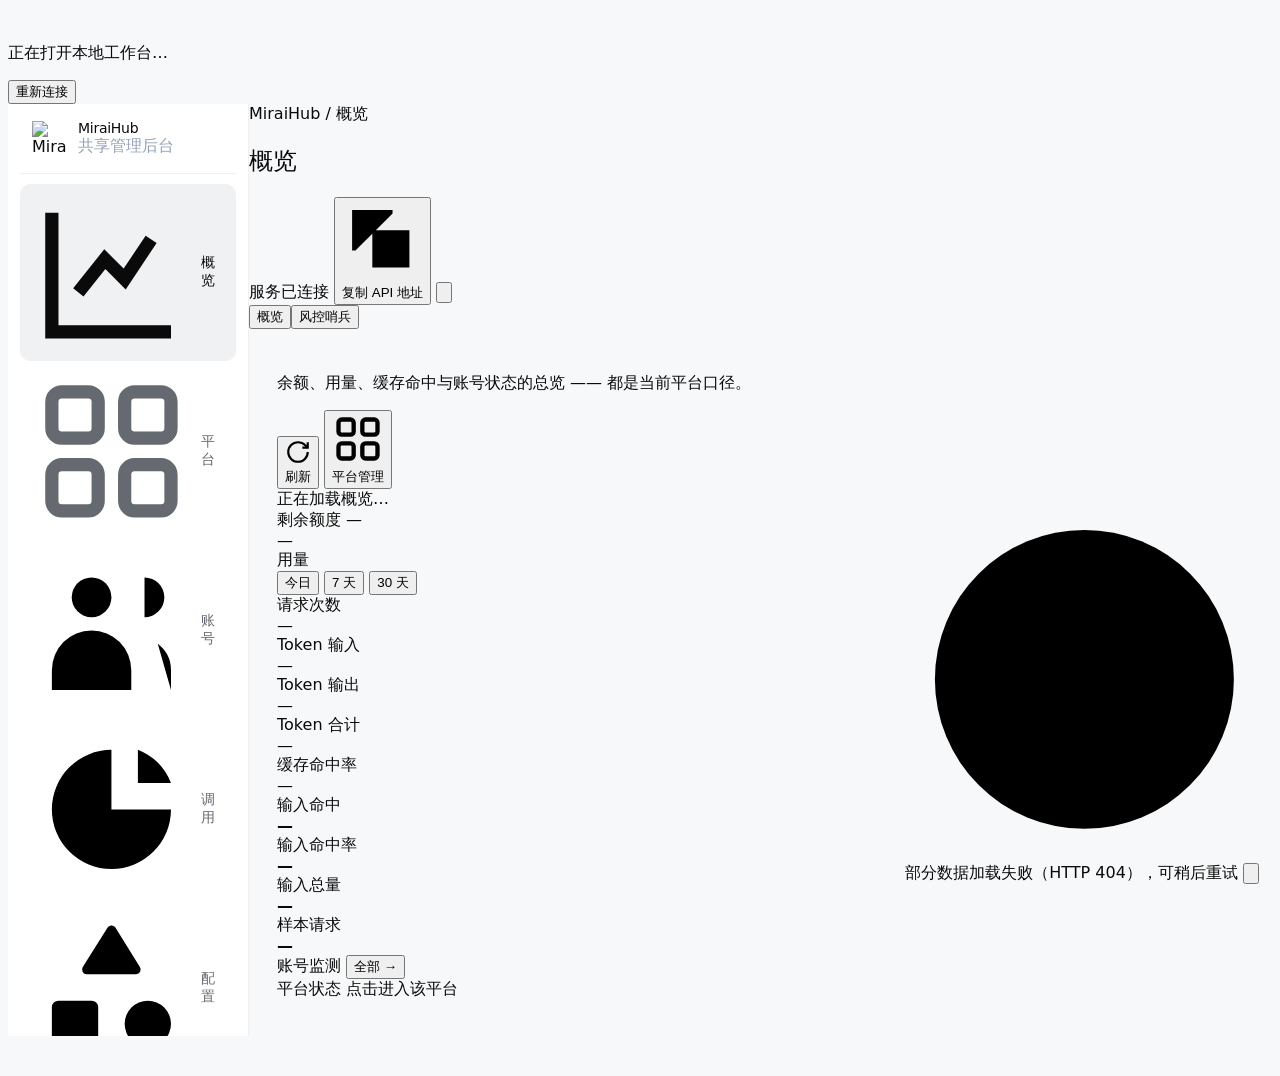
==== admin/console/index.html @ a64f263a "fix(console): 聚合视图只渲染多平台组，单平台模型全部消失 用户反馈模型配置里只看到 4 个模型，而库里其实有 82 条。  根因在 admin/console/index.html 的 " ====
<!DOCTYPE html>
<html lang="zh-CN">
<head>
<meta name="robots" content="noindex, nofollow" />
  <meta charset="UTF-8" />
  <meta name="viewport" content="width=device-width, initial-scale=1.0" />
  <title>MiraiHub 管理后台</title>
  <style>
    html,body{background:#f7f8f9;color:#0a0a0a;color-scheme:light}
    html[data-theme="dark"],html[data-theme="dark"] body{background:#141414;color:#fff;color-scheme:dark}
    /* 服务端已经用会话 Cookie 判定过「这个请求该拿到控制台」（见 server.py 的
       _console_shell），结论写在 <html class="console-authed"> 上。这里据此
       在第一帧就不绘制登录卡片 —— 否则刷新页面时会先闪一下登录页再跳进后台。
       JS 在凭据确实失效时会移除这个类，登录表单照常出现。 */
    html.console-authed #login{display:none!important}
  </style>
  <script src="/admin/assets/theme.js?v=20261031-r2"></script>
  <script src="/admin/assets/filter-combobox.js?v=20261102-ui1"></script>
  <!--
    全部静态资源都走本地 /static/vendor/**，不再依赖任何 CDN。

    为什么必须本地化：之前用 cdn.tailwindcss.com + cdn.jsdelivr.net，
    结果网络一抖（实测 jsdelivr 直接超时），整站样式全崩 —— 图标变方块、
    布局错乱，而后台是运维入口，越着急用的时候越可能网络不好。
    现在断网也能正常打开。

    tailwind 是**预编译好的静态 CSS**（不是运行时 JIT）：
      * 体积更小、无 FOUC（不会先裸奔再套样式）；
      * 不需要在浏览器里跑一个几百 KB 的 JS 去现算样式；
      * 用 tailwind.config.js 的 content 指定源码 + safelist 兜底动态类。
      重新生成方式见 docs/workbuddy-phone-login.md。
  -->
  <link rel="stylesheet" href="/static/vendor/tailwind/tailwind.min.css" />
  <link rel="stylesheet" href="/static/vendor/fontawesome/css/all.min.css" />
  <link rel="stylesheet" href="/admin/assets/growth_center.css?v=20261026-no-hover-border-1" />
  <link rel="stylesheet" href="/admin/assets/ui-enhancements.css?v=20261026-instant-mask-1" />
  <style>
    /* ==========================================================================
       设计令牌（借鉴 workbuddy-switch 的设计系统）
       --------------------------------------------------------------------------
       主色是**雾蓝** `#3E6A99`，不是绿。
       绿色是早期遗留：那时产品本质是单个平台的代理，绿＝该平台品牌色。
       现在界面里六家上游并列，绿色反而像「偏向某一家」，而且高饱和绿
       在大屏上比蓝更抢眼。换成低饱和、掺一点灰的雾蓝后，观感更沉，
       更接近网关 / 监控这类基础设施工具该有的样子。

       ⚠️ `--ok` / `--warn` / `--danger` 是**语义色，不随主色变** ——
       成功绿、警告橙、失败红是通用约定，跟着主色改会失去辨识度。

       其余令牌保持：字重只有 400/500/600，圆角 12px 一档，
       阴影是「极淡的 slate 双层」而不是明显的投影。

       与参考项目的差异：那边是 Tailwind v4 的 oklch CSS-first 配置，
       这里是预编译的 Tailwind v3 静态 CSS，所以令牌写成十六进制、
       并通过 CSS 变量 + 少量语义类落地（不引入新的构建步骤）。
       ========================================================================== */
    :root{
      /* 官方设计 token（workbuddy.cn 实测）：
         产品色 #3E6A99(主)/#4C7CAC(次)/#E4EDF6(软填充)/#f2fcfa(软底)；
         中性 #ffffff/#fafafa/#f0f0f0/#f7f8f9(页底)/#0a0a0a(墨)；
         主按钮 #1a1a1a + 白字。深色模式沿用原青绿，见下方暗色块。 */
      /* 主色：高饱和正蓝（参考 deepseek 品牌蓝 #4D6BFE）。
       * 原来用 #3E6A99 的雾蓝，饱和度只有 43%，在白底上发灰、显脏；
       * 换成 #3F63E8（略压一点饱和，避免大面积刺眼）后通透很多。 */
      --brand:#4176e6;
      --brand-hover:#5686fe;
      /* rgba() 光晕/阴影用的 RGB 分量 —— 深色模式会换成更亮的一档，
         这样「选中态的光晕」在深底上才不会灰掉。 */
      --brand-rgb:65,118,230;
      --brand-strong:#33587F;     /* hover / 强调，深一档 */
      --brand-ink:#2f5cbf;        /* 主色文字（白底对比度 6.2:1） */
      --brand-soft:#c4d3f0;
      --brand-grad:linear-gradient(135deg,#4C7CAC 0%,#3E6A99 100%);

      /* 中性面（官方中性 token） */
      --bg:#f7f8f9;               /* 页面底 */
      --surface:#ffffff;          /* 卡片 */
      --surface-2:#fafafa;        /* 次级面（muted） */      --surface-3:#f0f0f0;        /* 三级面（accent） */
      --border:#f0f0f0;
      --border-soft:rgba(240,240,240,.7);

      /* 文字 */
      --fg:#0a0a0a;
      --fg-muted:#656970;
      --fg-subtle:#94a3b8;

      /* 语义色：到期风险是本次的重点，必须与「一般警告」区分开 */
      --warn:#ea580c;             /* 7 天内到期（橙，与官方一致） */
      --warn-bar:#f97316;
      --warn-soft:rgba(249,115,22,.12);
      --danger:#e7000b;           /* 已到期 */
      --danger-soft:rgba(231,0,11,.10);
      --ok:#16a34a;
      --ok-soft:rgba(22,163,74,.12);

      /* 圆角：基准 12px，派生 8/10/16 */
      --r-sm:8px; --r:12px; --r-lg:16px;

      /* 选中态上的**前景色**。
       *
       * 为什么单独一个变量：原来选中项的背景是 --brand（青绿），文字与图标
       * 却用 --brand-ink —— 而 brand-ink 本身就是同一种青绿（#3E6A99），
       * 等于「绿底绿字」，几乎看不见。浅色模式必须用白字。
       * 深色模式下 brand 变得更亮（#6E9BC9），白字对比度下降，改回深墨色。 */
      --on-brand:#ffffff;

      /* 字体栈（对齐官方客户端 renderer）：参考客户端使用的字体栈
       * system-ui 优先，确保在各平台使用最佳系统字体
       * Windows: Segoe UI (Latin) + Microsoft YaHei UI (CJK)
       * macOS: San Francisco + PingFang SC
       * 这个顺序确保跨平台一致性和最佳渲染效果 */
      --font-sans:system-ui,-apple-system,BlinkMacSystemFont,"Segoe UI","PingFang SC","Microsoft YaHei UI","Hiragino Sans GB",sans-serif;
      --mono:SF Mono,Menlo,Consolas,ui-monospace,SFMono-Regular,Monaco,"Liberation Mono","Courier New",monospace;

      /* 字号阶梯（对齐官方 CSS 实测分布：12px 1580 处 / 14px 1094 / 13px 930 /
       * 11px 386 / 16px 251 / 15px 130 / 10px 110 / 18px 98 / 20px 72）。
       * 关键点：官方**只用整数档**，没有 12.5 / 13.5 这种半像素字号 ——
       * 半像素在 1x 屏上会触发亚像素抗锯齿，笔画发虚，这是"不够清晰"的直接来源。 */
      --fs-2xs:10px;    /* 标签、badge */
      --fs-xs:11px;     /* 辅助说明、表格小字 */
      --fs-sm:12px;     /* 正文默认（官方最高频） */
      --fs-base:13px;   /* 稍强正文 */
      --fs-md:14px;     /* 强调正文（官方次高频） */
      --fs-lg:16px;     /* 区块标题 */
      --fs-xl:18px;     /* 页面标题 */
      --fs-2xl:20px;    /* 大标题 */
      /* 字重：官方只用 400 / 500 / 600 / 700 四档（500 与 600 是绝对主力）。
       * 不引入 550 / 650 这类变量字重，系统字体没有对应实例，会退化到合成加粗。 */
      --fw-regular:400; --fw-medium:500; --fw-semibold:600; --fw-bold:700;
      /* 行高：官方最常用 20px / 22px（固定值，配 12~14px 字号）+ 单位 1.5/1.4/1.75 */
      --lh-tight:1.4; --lh-normal:1.5; --lh-relaxed:1.75;

      /* 动效（对齐官方 renderer 实测）：主缓动与退出缓动 */
      --ease-out:cubic-bezier(.38,0,.24,1);   /* 官方 130 处，主体缓动 */
      --ease-in:cubic-bezier(.82,0,1,.9);     /* 官方 22 处，多为退出方向 */
      /* 弹窗遮罩：官方是纯色半透明（color-mix 52%~62%），**不用毛玻璃** */
      --modal-mask:rgba(15,23,42,.52);

      /* 阴影：极淡的 slate 双层（参考项目的招牌） */
      --sh-1:0 1px 2px rgba(15,23,42,.025), 0 10px 28px rgba(15,23,42,.035);
      --sh-2:0 2px 4px rgba(15,23,42,.04), 0 14px 34px rgba(15,23,42,.055);
      --sh-pop:0 10px 30px rgba(15,23,42,.12);

      /* 兼容旧变量名（模板里仍有 .bg-wb / .text-wb / var(--wb-primary) 的引用） */
      --wb-primary:var(--brand);
      --wb-primary-d:var(--brand-strong);
      --wb-grad:var(--brand-grad);
      --wb-bg:var(--bg);
      --wb-surface:var(--surface-2);
      --wb-border:var(--border);

      /* 图表色板：首色对齐官方产品绿 */
      --c1:#3E6A99; --c2:#33a6a0; --c3:#526fb2; --c4:#9379c2;
      --c5:#ce9a43; --c6:#cb6c6d; --c7:#4492bd; --c8:#86a152;
    }
    /* Explicit preference; first visit always uses the light palette. */
    :root[data-theme="dark"]{
        /* 官方深色石墨 token：#141414/#1f1f1f/#292929/#353535，文字 #ffffff */
        --bg:#141414; --surface:#1f1f1f; --surface-2:#292929; --surface-3:#353535;
        --border:#353535; --border-soft:rgba(255,255,255,.06);
        --fg:#ffffff; --fg-muted:rgba(255,255,255,.62); --fg-subtle:rgba(255,255,255,.40);
        /* 深色主题：强调色**不靠浅蓝填充**，靠「深蓝面 + 亮蓝字」分层。
         * 参考站深色下的蓝面是 #152443 / #172554 这种深藏蓝，
         * 亮蓝（#93C5FD 级）只用在文字和 1px 描边上 —— 这是它看着干净的关键。
         * 原来 #6E9BC9 又浅又灰，大面积铺开就像蒙了一层灰。 */
        /* 深色主题**不挂主题色**：参考站的深色界面是纯中性灰
         * （#141414 / #1f1f1f / #242424 / #313131 + 白 10% 描边），
         * 蓝色只出现在极少数图标上。所以这里把 brand 系列压成
         * 「亮灰白」——强调靠明度对比，不靠色相。 */
        --brand:#d2d3e0; --brand-strong:#e6e7ef; --brand-ink:#d2d3e0;
        --brand-rgb:210,211,224;
      /* 深色模式下 brand 更亮，白字对比不足；选中态改用深墨色文字。 */
      --on-brand:#0B1725;
        --brand-soft:rgba(255,255,255,.10);
        --warn:#fb923c; --warn-bar:#f97316; --warn-soft:rgba(249,115,22,.18);
        --danger:#ff6467; --ok:#4ade80;
        --sh-1:0 1px 2px rgba(0,0,0,.4), 0 10px 28px rgba(0,0,0,.45);
        --sh-2:0 2px 4px rgba(0,0,0,.45), 0 14px 34px rgba(0,0,0,.5);
        --sh-pop:0 10px 30px rgba(0,0,0,.6);
        --c1:#6aadec; --c2:#5cc4b0; --c3:#7FAEFF; --c4:#c48ae0;
        --c5:#ebb761; --c6:#f79494; --c7:#6dbbe8; --c8:#a7c474;
      }
    body{
      /* 走上面的 --font-sans（含 "Microsoft YaHei UI" 中文兜底）。
         直接写死字体名会在 Windows 上掉到宋体，中文观感与官方差一截。 */
      font-family:var(--font-sans);
      background:var(--bg); color:var(--fg);
      -webkit-font-smoothing:antialiased; -moz-osx-font-smoothing:grayscale;
      font-synthesis:none;
    }
    /* 数字一律等宽对齐：表格里跳动的数字不等宽会显得很廉价 */
    .tnum{ font-variant-numeric:tabular-nums; }
    /* 等宽字体统一走 token（tailwind 的 .font-mono 是工具类单类选择器，
       这里同为单类、定义在页面内联样式之后，可稳定覆盖）。 */
    .font-mono, code, kbd, pre, samp{ font-family:var(--mono); }
    .fade-in{ animation:fade .22s var(--ease-out); }
    @keyframes fade{ from{opacity:0;transform:translateY(6px);} to{opacity:1;transform:none;} }
    .toast{ position:fixed; right:16px; bottom:16px; z-index:60; }
    /* 全局加载条：顶部 2px 的流光。只在请求超过 120ms 时出现，
       所以正常翻转页面不会闪；数据慢的时候用户能看出「在加载」。 */
    #globalLoadBar{
      position:fixed; top:0; left:0; right:0; height:2px; z-index:90;
      pointer-events:none; opacity:0; transition:opacity .16s ease;
      overflow:hidden;
    }
    #globalLoadBar.on{ opacity:1; }
    #globalLoadBar > i{
      display:block; height:100%; width:38%;
      background:linear-gradient(90deg,transparent,var(--brand,#3E6A99),transparent);
      animation:glbSlide 1.05s ease-in-out infinite;
    }
    @keyframes glbSlide{
      0%{ transform:translateX(-110%); }
      100%{ transform:translateX(330%); }
    }
    @media (prefers-reduced-motion: reduce){
      #globalLoadBar > i{ animation-duration:2.4s; }
    }
    /* ---- 组件动画：开/关双向（弹窗、下拉、浮层） ----
     * 时长/缓动对齐官方客户端 renderer 实测值：主缓动 cubic-bezier(.38,0,.24,1)
     * （官方 130 处，压倒性主体），退出用 cubic-bezier(.82,0,1,.9)（官方 22 处，
     * 多为退出方向）；弹窗只让盒体滑入，遮罩和毛玻璃立即显示。 */
    @keyframes fadeIn{ from{opacity:0} to{opacity:1} }
    @keyframes fadeOut{ from{opacity:1} to{opacity:0} }
    @keyframes popIn{ from{opacity:0; transform:translateY(12px) scale(.965)} to{opacity:1; transform:none} }
    @keyframes popOut{ from{opacity:1; transform:none} to{opacity:0; transform:translateY(8px) scale(.965)} }
    @keyframes dropIn{ from{opacity:0; transform:translateY(-5px) scale(.985)} to{opacity:1; transform:none} }
    @keyframes dropOut{ from{opacity:1; transform:none} to{opacity:0; transform:translateY(-4px) scale(.985)} }
    @keyframes toastIn{ from{opacity:0; transform:translateY(8px)} to{opacity:1; transform:none} }
    /* 遮罩保持完整显示，只对弹窗内容播放动画。 */
    #modal #modalBox{ animation:popIn .18s var(--ease-out); }
    #modal.closing{ pointer-events:none; }
    #modal.closing #modalBox{ animation:popOut .18s var(--ease-in) forwards; }
    /* 下拉：面板开=下落进入，关=上收退出 */
    .ui-select.open .ui-select-panel{ display:block; animation:dropIn .15s var(--ease-out); }
    .ui-select.closing .ui-select-panel{ display:block; animation:dropOut .15s var(--ease-in) forwards; }
    .toast{ animation:toastIn .2s ease; }
    pre{ white-space:pre-wrap; word-break:break-all; }
    .bg-wb{ background:var(--brand-grad); }
    .text-wb{ color:var(--brand-ink); }
    .btn-primary{ background:#1a1a1a; color:#fff; transition:.15s; box-shadow:0 1px 2px rgba(15,23,42,.12); }
    .btn-primary:hover{ background:#333; }
    .card{
      background:var(--surface); border:1px solid var(--border); border-radius:var(--r);
      box-shadow:var(--sh-1);
    }
    /* 卡片内表格：去掉外框，让「卡片本身」承担容器语义（参考项目的做法） */
    .card-flat{ box-shadow:none; }

    /* ===== 布局外壳：左侧导航栏 + 内容区 =====
     * 参考项目用 220px 的着色侧栏 + 1180px 居中内容。
     * 这里同样采用：11 个面板用顶部横排胶囊在窄屏会挤成两行、且滚动位置
     * 与内容脱节；侧栏把「导航」和「内容滚动」彻底分开，长列表翻到底部
     * 也能立刻切换面板。 */
    .app-shell{ display:flex; min-height:100vh; }
    .app-side{
      width:216px; flex-shrink:0; background:var(--surface);
      border-right:1px solid var(--border);
      display:flex; flex-direction:column; gap:2px; padding:16px 12px;
      position:sticky; top:0; height:100vh; overflow-y:hidden!important;
    }
    /* 品牌区与侧栏底部：桌面显示，移动端隐藏（移动端顶栏只需要图标+汉堡） */
    .side-brand{
      display:flex; align-items:center; gap:10px; padding:0 12px 16px; margin-bottom:8px;
      border-bottom:1px solid var(--border);
    }
    .side-foot{
      margin-top:auto; padding:12px 12px 0; font-size:11px;
      border-top:1px solid var(--border); color:var(--fg-subtle);
    }
    /* 导航容器：**类而不是内联样式**。
     * 内联 style 的优先级高于媒体查询，用内联写死 flex-direction:column
     * 会让移动端的「横向排列 / 折叠」规则全部失效（踩过）。 */
    .side-nav{ display:flex; flex-direction:column; gap:2px; }
    /* 汉堡按钮：移动端才显示 */
    .side-toggle{
      display:none; align-items:center; justify-content:center;
      width:38px; height:38px; border-radius:10px; flex-shrink:0;
      border:1px solid var(--border); background:var(--surface);
      color:var(--fg); cursor:pointer; font-size:15px;
    }
    .side-toggle:hover{ background:var(--surface-2); }
    .side-item{
      display:flex; align-items:center; gap:10px;
      padding:9px 12px; border-radius:calc(var(--r) - 2px);
      font-size:14px; color:var(--fg-muted); cursor:pointer;
      transition:background .15s, color .15s; outline:none; border:0;
      background:transparent; width:100%; text-align:left;
    }
    .side-item:hover{ background:rgba(15,23,42,.04); color:var(--fg); }
    .side-item.active{ background:rgba(15,23,42,.06); color:var(--fg); font-weight:600; }
    .side-item{ position:relative; }
    .side-item::after{ content:""; position:absolute; left:-4px; top:50%; width:3px; height:0;
      border-radius:3px; background:var(--brand); transform:translateY(-50%);
      transition:height .22s var(--ease-out); }
    /* ========================================================================
       `.hidden` 必须自己定义
       ------------------------------------------------------------------------
       此前全站有 43 处 `class="... hidden"`，但**没有任何 CSS 定义 `.hidden`**
       （Tailwind 的 `.hidden` 不在预编译产物里 —— 构建时没扫到）。
       结果：所有「隐藏」的元素其实都显示着，包括侧栏角标里的 `0`。
       ====================================================================== */
    .hidden{ display:none !important; }
    .side-item:active{ transform:scale(.985); }
    :root[data-theme="dark"] .side-item::after{ left:-4px; }
    .side-item i{ width:16px; text-align:center; font-size:13px; }
    .side-item .side-dot{
      margin-left:auto; min-width:18px; height:18px; padding:0 5px;
      display:inline-flex; align-items:center; justify-content:center;
      border-radius:9999px; background:var(--warn); color:#fff;
      font-size:10px; font-weight:600; font-variant-numeric:tabular-nums;
    }
    /* 数字为 0 的角标整体不占位：`display:none` 而不是只把文字设成 0 ——
       否则会留下一个空的橙色圆点，看着像「有东西但读不出来」。 */
    .side-item .side-dot[hidden]{ display:none !important; }
    .app-main{ flex:1; min-width:0; display:flex; flex-direction:column; }
    /* 内容宽度与**垂直节奏**。
     *
     * 间距问题的根因：原先靠 Tailwind 的 `mb-5` 撑开「指标卡 → 面板」的间隔，
     * 而 `mb-5` **不在预编译 CSS 里**（构建时没扫到），于是那个 margin 实际是 0，
     * 指标卡与下方面板贴在一起；同时各面板自己的标题/工具条用的是 mb-3，
     * 于是「有的地方 0、有的地方 12px」，看起来就是上下间距不协调。
     *
     * 现在统一由这里的几条规则给出节奏，不再依赖可能不存在的工具类：
     *   顶部 24px / 区块之间 20px / 底部 48px
     */
    .app-body{ max-width:1360px; width:100%; margin:0 auto; padding:24px 28px 48px; }
    /* 面板容器：每个面板自己负责内部间距，容器只给「与上一个区块」的统一间隔 */
    .app-body > section{ margin-bottom:20px; }
    .app-body > section:last-child{ margin-bottom:0; }
    /* ==========================================================================
       移动端（<=900px）：顶部图标栏 + 汉堡折叠
       --------------------------------------------------------------------------
       原实现是「侧栏改成横向排列表格」，有三个真实问题：
         1. **导航不能折叠** —— `<nav>` 上的**内联** `flex-direction:column`
            优先级高于媒体查询，整列 11 项竖排（实测高 397px），
            把正文硬生生推下去（首屏内容顶到 662px）；
         2. 11 个导航项横向排开需要 495px 宽，而机身只有 360~390px，
            必然要横向滑动才能点到后半截的「设置」；
         3. 品牌块与底部信息被 `flex` 拉成整列高（实测 brand 高 389px），
            中间大片空白，观感很怪。

       现在改成移动端该有的样子：
         顶部一行 = 品牌图标 + 当前面板名 + 汉堡按钮；
         点汉堡展开/收起导航抽屉（`position:absolute` 悬浮，不占正文空间）。
       ========================================================================== */
    @media (max-width:900px){
      .app-shell{ flex-direction:column; }
      .app-side{
        width:auto; height:auto; position:sticky; top:0; z-index:40;
        flex-direction:row; align-items:center; gap:8px;
        padding:8px 12px; overflow:visible;
        border-right:0; border-bottom:1px solid var(--border);
      }
      /* 顶栏：汉堡 + 品牌（品牌名在小屏可省） */
      .side-brand{
        display:flex; padding:0; margin:0; border-bottom:0; flex:1 1 auto; min-width:0;
      }
      .side-brand .side-title{ display:none; }   /* 只留图标，省横向空间 */
      .side-toggle{ display:inline-flex; order:-1; }
      /* 底部信息收进抽屉，不占顶栏 */
      .side-foot{ display:none; }
      /* 导航抽屉：**从左侧滑出**（不是从下方展开）。
       * 左侧抽屉是移动端导航的通用心智模型，也让「汉堡在左、菜单也在左」
       * 形成位置一致；从上方垂下来会盖住内容顶部，指向性也弱。 */
      .side-nav{
        display:flex; position:fixed; left:0; top:0; bottom:0;
        width:min(78vw, 288px);
        flex-direction:column; gap:2px; padding:14px 10px;
        background:var(--surface); border-right:1px solid var(--border);
        box-shadow:6px 0 28px rgba(15,23,42,.16);
        overflow-y:auto; scrollbar-width:none; -ms-overflow-style:none; z-index:41;
        /* 收起态：整体移出视口左侧 + 不可点 */
        transform:translateX(-102%);
        transition:transform .22s var(--ease-out);
        visibility:hidden;
      }
      .side-nav::-webkit-scrollbar{ display:none; width:0; height:0; }
      .app-side.open .side-nav{
        transform:translateX(0); visibility:visible;
      }
      /* 抽屉顶部补一个标题（左侧抽屉没有「顶栏」承接，需要自己的头部） */
      .side-nav-head{
        display:flex; align-items:center; justify-content:space-between;
        padding:2px 6px 10px; margin-bottom:6px;
        border-bottom:1px solid var(--border);
        font-size:13px; font-weight:600; color:var(--fg);
      }
      .side-nav-head button{
        width:30px; height:30px; border-radius:8px; border:0; cursor:pointer;
        background:transparent; color:var(--fg-muted); font-size:14px;
      }
      .side-nav-head button:hover{ background:var(--surface-2); }
      /* 抽屉展开时顶栏的汉堡按钮隐藏（抽屉自带关闭按钮，避免两个入口） */
      .app-side.open .side-toggle{ visibility:hidden; }
      .side-item{ width:100%; padding:11px 14px; font-size:14px; }
      .app-body{ padding:16px 14px 32px; }
    }
    /* 桌面：抽屉头部隐藏（那是移动端专属） */
    .side-nav-head{ display:none; }
    @media (max-width:900px){ .side-nav-head{ display:flex; } }
    /* 桌面：不显示「当前面板名」（侧栏本来就一眼看得见选中态）。
     * **必须写在这个 @media 之前** —— 移动端要把它改成 display:block，
     * 若桌面规则排在后面，同优先级下后者胜出，移动端就会一直是 none
     * （踩过：面板名在手机上死活不显示）。 */
    .side-current{ display:none; }
    /* 移动端：顶栏显示当前面板名（抽屉收起时也知道自己在哪） */
    @media (max-width:900px){
      .side-current{
        display:block; flex:0 1 auto; min-width:0;
        font-size:14px; font-weight:600; color:var(--fg);
        white-space:nowrap; overflow:hidden; text-overflow:ellipsis;
      }
      /* 有面板名时品牌块不抢宽度 */
      .side-brand{ flex:0 0 auto; }
    }
    /* 抽屉里的退出入口：仅移动端需要（桌面底部已有），桌面隐藏避免重复 */
    .side-item-quit{ display:none; }
    @media (max-width:900px){
      .side-item-quit{ display:flex; margin-top:6px; color:var(--danger); }
      .side-item-quit:hover{ background:var(--danger-soft); color:var(--danger); }
    }
    /* 抽屉遮罩：移动端展开时点击空白处收起 */
    .side-scrim{
      display:none; position:fixed; inset:0; z-index:39;
      background:rgba(15,23,42,.35);
    }
    @media (max-width:900px){
      /* 遮罩淡入（与抽屉的位移动画同时进行，观感更连贯） */
      .app-shell.menu-open .side-scrim{
        display:block; animation:scrimIn .2s ease;
      }
      @keyframes scrimIn{ from{opacity:0;} to{opacity:1;} }
    }
    /* 指标卡网格：窄屏 2 列、中屏 4 列，避免「太挤」或「太空」 */
    .stat-grid{ display:grid; gap:12px; grid-template-columns:repeat(2,minmax(0,1fr)); }
    @media (min-width:760px){ .stat-grid{ grid-template-columns:repeat(4,minmax(0,1fr)); } }

    /* 页头：22px 半粗标题 + 12.5px 次级说明（参考项目的排版比例）。
     * 所有面板的页头都走这一份，保证「标题与下方内容的间距」处处一致。 */
    .page-head{ display:flex; flex-wrap:wrap; align-items:flex-end; justify-content:space-between; gap:12px; margin:0 0 14px; }
    .page-head h1{ font-size:22px; font-weight:600; letter-spacing:-.02em; margin:0; }
    .page-head p{ margin:6px 0 0; font-size:12px; color:var(--fg-muted); line-height:1.6; }
    .page-head > div:first-child{ min-width:0; flex:1 1 420px; }
    .page-head > div:last-child{ flex:0 0 auto; }
    /* 面板工具条（旧结构，各面板标题 + 按钮那一行）：与 .page-head 同节奏 */
    .panel-toolbar{ margin-bottom:14px; }
    .section-head{ display:flex; align-items:center; justify-content:space-between; gap:10px; margin:0 0 10px; }
    .section-head h3{ font-size:14px; font-weight:600; margin:0; }
    .section-head .hint{ font-size:11px; color:var(--fg-subtle); }
    /* 面板内的说明段（标题下方那句灰字）：与内容保持 12px 节奏 */
    .panel-note{ font-size:12px; color:var(--fg-muted); margin:0 0 12px; line-height:1.6; }

    /* 指标卡：数值用大号等宽数字，标题用小号。
     *
     * 顶部卡片统一带一点**主题色的渐变**（品牌青绿，左上 → 右下微微淡出），
     * 让首屏一眼就有品牌感，而不是四块纯白方块。
     * 渐变刻意做得非常淡 —— 它是「底色」不是「色块」：
     * 太重会跟橙色告警卡抢注意力，也会压低数字的可读性。 */
    .stat{
      position:relative; overflow:hidden;
      background:linear-gradient(135deg, var(--brand-soft) 0%, transparent 58%), var(--surface);
      border:1px solid var(--border); border-radius:var(--r); padding:14px 16px;
    }
    /* 右上角一团极淡的品牌色光晕（参考项目 account-card 的做法：
     * 用模糊圆从边角溢出，而不是加边框或改底色）。 */
    .stat::after{
      content:""; position:absolute; right:-30px; top:-36px;
      width:100px; height:100px; border-radius:9999px;
      background:var(--brand); opacity:.13; filter:blur(20px);
      pointer-events:none;
    }
    .stat .stat-label{ font-size:11px; color:var(--fg-muted); display:flex; align-items:center; gap:6px; position:relative; z-index:1; }
    .stat .stat-value{ font-size:24px; font-weight:600; letter-spacing:-.025em; font-variant-numeric:tabular-nums; margin-top:6px; line-height:1.1; position:relative; z-index:1; }
    .stat .stat-sub{ font-size:11px; color:var(--fg-subtle); margin-top:4px; position:relative; z-index:1; }
    /* 告警态：橙色压过品牌绿（紧迫信息优先），同样用极淡的渐变 */
    .stat.is-warn{
      border-color:rgba(249,115,22,.38);
      background:linear-gradient(135deg, var(--warn-soft) 0%, transparent 58%), var(--surface);
    }
    .stat.is-warn::after{ background:var(--warn-bar); opacity:.16; }
    .stat.is-danger{ border-color:rgba(231,0,11,.30); }
    .stat.is-danger::after{ background:var(--danger); opacity:.14; }
    .stat.is-brand{ border-color:rgba(66,192,142,.34); }

    /* 到期徽标：橙=7 天内，红=已到期，灰=长期有效（语义与参考项目一致） */
    .exp-badge{
      display:inline-flex; align-items:center; gap:4px; white-space:nowrap;
      padding:1px 7px; border-radius:9999px; font-size:11px; font-weight:600;
      font-variant-numeric:tabular-nums;
    }
    .exp-badge.soon{ background:var(--warn-soft); color:var(--warn); }
    .exp-badge.dead{ background:var(--danger-soft); color:var(--danger); }
    .exp-badge.ever{ background:var(--surface-2); color:var(--fg-muted); }
    /* 明细行：数量 chip + 名称 + 到期日（参考项目的 CreditResourceRow 结构） */
    .pkg-row{ padding:7px 0; border-top:1px solid var(--border-soft); }
    .pkg-row:first-child{ border-top:0; }
    .pkg-line{ display:grid; grid-template-columns:auto minmax(0,1fr) auto; align-items:center; gap:10px; font-size:12px; }
    .pkg-amt{
      border-radius:var(--r-sm); background:var(--surface-2);
      padding:2px 7px; font-weight:600; font-variant-numeric:tabular-nums; color:var(--fg);
    }
    .pkg-track{ height:4px; border-radius:9999px; background:var(--surface-2); overflow:hidden; margin-top:5px; }
    .pkg-track > i{ display:block; height:100%; border-radius:9999px; background:var(--brand); }
    .pkg-track > i.soon{ background:var(--warn-bar); }
    .pkg-track > i.dead{ background:var(--danger); }

    /* 到期风险分档条：横向堆叠，一眼看出有多少额度落在哪一档 */
    .risk-bar{ display:flex; height:10px; border-radius:9999px; overflow:hidden; background:var(--surface-2); }
    .risk-bar > span{ display:block; height:100%; }

    /* 表格：更轻的表头、行悬停反馈 */
    .tbl{ width:100%; border-collapse:separate; border-spacing:0; font-size:13px; }
    .tbl thead th{
      background:var(--surface-2); color:var(--fg-muted); font-weight:500;
      text-align:left; padding:9px 14px; white-space:nowrap;
      position:sticky; top:0; z-index:1;
    }
    .tbl tbody td{ padding:9px 14px; border-top:1px solid var(--border-soft); vertical-align:middle; }
    :root[data-theme="dark"] .side-item:hover{ background:rgba(255,255,255,.06); }
    :root[data-theme="dark"] .side-item.active{ background:rgba(255,255,255,.10); }

    /* 空状态：虚线边框 + 安静文案（参考项目的 calm empty state） */
    .empty{
      border:1px dashed var(--border); border-radius:var(--r);
      padding:36px 16px; text-align:center; font-size:12px; color:var(--fg-muted); line-height:1.7;
    }

    /* ==========================================================================
       语义尺寸类（**不要**在这里之外用 Tailwind 的任意值类）
       --------------------------------------------------------------------------
       /static/vendor/tailwind/tailwind.min.css 是**预编译产物**，只含构建那一刻
       用到的类。之后新写 `text-[11.5px]` 这类任意值类会**静默不生效** ——
       不报错、不警告，只是样式没了（典型表现就是「有些地方没有样式」）。

       所以固定尺寸统一在这里定义成语义类。改这些值只改一处，
       也不会再依赖「运气好已经编译进去了」。
       新增检查：`_zcode_probe/check_tailwind_classes.py` 会扫描全文，
       把「引用了但 CSS 里不存在」的任意值类报出来。
       ========================================================================== */
    .fs-13-5{ font-size:14px; }
    .fs-12-5{ font-size:12px; }
    .fs-12{ font-size:12px; }
    .fs-11-5{ font-size:11px; }
    .fs-10-5{ font-size:10px; }
    .fs-10{ font-size:10px; }
    /* 滚动容器统一高度：长列表一律「固定高度 + 内部滚动」，
     * 不让页面随着数据量无限变长（既难用，也让整页越滚越卡）。 */
    .scroll-box{ overflow-y:auto; overscroll-behavior:contain; }
    .scroll-box::-webkit-scrollbar{ width:8px; }
    .scroll-28{ max-height:28rem; }
    .scroll-34{ max-height:34rem; }
    /* 表单筛选块的最小宽度：窄屏会自然换行 */
    .fld-200{ flex:1 1 200px; min-width:200px; }
    .fld-140{ flex:0 1 140px; min-width:130px; }
    .fld-150{ flex:1 1 150px; min-width:150px; }
    .fld-110{ flex:0 1 110px; min-width:100px; }
    .minw-190{ min-width:190px; }
    .maxw-45{ max-width:45%; }

    /* ==========================================================================
       间距 / 悬停语义类
       --------------------------------------------------------------------------
       下面这些原本写的是 Tailwind 工具类，但**预编译 CSS 里没有它们** ——
       构建时没扫到，所以压根没被编译进去。表现就是「类名写了但间距不对」，
       肉眼完全看不出（`mb-5` 与存在的 `mb-4` 长得一模一样）。

       实测缺失清单：mb-5 gap-x-4 gap-y-1.5 pb-2 pb-4 px-2.5 m-0 mb-1.5
       mt-auto hover:text-wb hover:opacity-80。

       统一改成这里定义的语义类：语义明确、不依赖预编译内容，
       而且以后调间距只改一处，不会再出现「有的生效有的不生效」。
       ========================================================================== */
    .mt-auto{ margin-top:auto; }
    .m-0{ margin:0; }
    .mb-1-5{ margin-bottom:6px; }
    .pb-2{ padding-bottom:8px; }
    .pb-4{ padding-bottom:16px; }
    .px-2-5{ padding-left:10px; padding-right:10px; }
    .gap-x-4{ column-gap:16px; }
    .gap-y-1-5{ row-gap:6px; }
    .hover-lift{ transition:opacity .15s; }
    .hover-lift:hover{ opacity:.8; }
    .hover-brand:hover{ color:var(--brand-ink); }
    /* 页面主要区块之间的统一间隔（原来是 mb-5，那个类不存在所以为 0） */
    .block-gap{ margin-bottom:20px; }

    /* 页头与内容区的统一节奏：所有面板的顶部间距一致，
     * 不再出现「有的面板贴着指标卡、有的空一大截」。 */
    .panel-stack > section{ margin-top:0; }

    /* 滚动条：透明轨道 + 短胶囊滑块，悬停才加深（对齐官方后台的极简样式） */
    .overflow-x-auto::-webkit-scrollbar{ height:8px; }
    .overflow-x-auto::-webkit-scrollbar-thumb{ background:#cbd5e1; border-radius:8px; }
    .overflow-x-auto::-webkit-scrollbar-thumb:hover{ background:#94a3b8; }
    .overflow-x-auto::-webkit-scrollbar-track{ background:transparent; }
    *{ scrollbar-width:thin; scrollbar-color:#cbd5e1 transparent; }
    :root[data-theme="dark"] *{ scrollbar-color:#4a4a4a transparent; }
    ::-webkit-scrollbar{ width:8px; height:8px; background:transparent; }
    ::-webkit-scrollbar-track{ background:transparent; }
    ::-webkit-scrollbar-thumb{
      background:#cbd5e1; border-radius:8px;
      border:2px solid transparent; background-clip:content-box;
    }
    ::-webkit-scrollbar-thumb:hover{ background:#94a3b8; background-clip:content-box; }
    :root[data-theme="dark"] ::-webkit-scrollbar-thumb{ background:#4a4a4a; background-clip:content-box; }
    :root[data-theme="dark"] ::-webkit-scrollbar-thumb:hover{ background:#5c5c5c; background-clip:content-box; }
    ::-webkit-scrollbar-corner{ background:transparent; }

    /* ==================== 自研下拉组件（替换原生 select）==================== */
    .ui-select{ position:relative; user-select:none; }
    .ui-select-btn{
      display:flex; align-items:center; justify-content:space-between; gap:.5rem;
      cursor:pointer; background:#fff; transition:.15s; text-align:left;
    }
    .ui-select.open .ui-select-btn{ border-color:var(--wb-primary); box-shadow:0 0 0 3px rgba(40,184,148,.15); }
    .ui-select-btn .ui-select-arrow{ transition:transform .18s ease; color:#94a3b8; font-size:.7rem; flex-shrink:0; }
    .ui-select.open .ui-select-btn .ui-select-arrow{ transform:rotate(180deg); }
    .ui-select-panel{
      position:absolute; z-index:55; top:calc(100% + 4px); left:0; right:0;
      background:#fff; border:1px solid var(--wb-border); border-radius:.75rem;
      box-shadow:0 10px 30px rgba(17,24,39,.12); padding:.25rem;
      max-height:16rem; overflow:auto; display:none;
    }
    .ui-select.open .ui-select-panel{ display:block; }
    .ui-select-opt{
      padding:.45rem .6rem; border-radius:.5rem; cursor:pointer; font-size:.875rem;
      display:flex; align-items:center; justify-content:space-between; gap:.5rem;
    }
    .ui-select-opt:hover{ background:var(--wb-surface); }
    .ui-select-opt.sel{ background:rgba(40,184,148,.10); color:var(--wb-primary-d); font-weight:600; }
    .ui-select-opt .fa-check{ font-size:.7rem; }

    /* ==================== 自研确认框（替换原生 confirm）==================== */
    #confirmMask{
      position:fixed; inset:0; z-index:70; display:none;
      align-items:center; justify-content:center; padding:1rem;
      background:transparent;
    }
    #confirmMask.show{ display:flex; }
    .confirm-box{
      background:#fff; border-radius:1rem; width:min(26rem,94vw);
      box-shadow:0 24px 60px rgba(17,24,39,.24); overflow:hidden;
      animation:pop .18s var(--ease-out);
    }
    @keyframes pop{ from{opacity:0;transform:scale(.94) translateY(8px);} to{opacity:1;transform:none;} }
    .confirm-ico{
      width:42px; height:42px; border-radius:50%; flex-shrink:0;
      display:flex; align-items:center; justify-content:center; font-size:1rem;
    }
    .confirm-ico.danger{ background:#fee2e2; color:#dc2626; }
    .confirm-ico.warn{ background:#fef3c7; color:#d97706; }
    .confirm-ico.info{ background:rgba(40,184,148,.12); color:var(--wb-primary-d); }
    table.min-w{ min-width:680px; }
    .model-limit-table{ min-width:1380px; }
    .model-limit-table th:nth-child(1){ min-width:100px; }
    .model-limit-table th:nth-child(2){ min-width:145px; }
    .model-limit-table th:nth-child(3){ min-width:300px; }
    .model-limit-table th:nth-child(4){ min-width:180px; }
    .model-limit-table th:nth-child(5){ min-width:155px; }
    .model-limit-table td{ overflow-wrap:anywhere; }
    table.min-w-sm{ min-width:560px; }
    table.min-w-lg{ min-width:940px; }
    /* 状态胶囊：表格里被窄列挤压时不允许折行（「正常」竖成两行非常难看） */
    .badge{
      display:inline-flex; align-items:center; gap:.25rem;
      padding:.125rem .5rem; border-radius:9999px;
      font-size:.75rem; line-height:1.25rem;
      white-space:nowrap; word-break:keep-all;
      vertical-align:middle;
    }
    .ip-device-list{ display:grid; grid-template-columns:repeat(2,minmax(0,1fr)); gap:8px; }
    .ip-device-item{ min-width:0; padding:12px; }
    .ip-device-item code{ overflow-wrap:anywhere; }
    .ip-device-meta{ display:flex; flex-wrap:wrap; align-items:center; gap:6px; margin-top:8px; }
    @media (max-width:600px){ .ip-device-list{ grid-template-columns:minmax(0,1fr); } }
    /* 状态/操作列不参与收缩，避免把胶囊压窄 */
    td.col-status, th.col-status{ width:1%; white-space:nowrap; }
    /* 分页按钮更大的可点区域 */
    .pg-btn{ min-width:34px; height:34px; }
    /* ==========================================================================
       手机（<=640px）：紧凑排版
       --------------------------------------------------------------------------
       窄屏的核心矛盾是「宽表格 vs 窄屏」。策略：
         * 表格保持横向滚动，**首列吸附**（sticky）—— 横滑时还能看出是哪一行；
         * 页头/工具条纵向堆叠、按钮铺满（手指点得准）；
         * 指标卡数值缩小一档，避免 24px 数字在 360px 宽里换行。
       ========================================================================== */
    @media (max-width:640px){
      #modalBox{ width:94vw; padding:1rem; max-height:90vh; }
      /* 报表：首列吸附 + 更紧凑，横向滑动更好管理 */
      .card table td, .card table th{ padding:.55rem .6rem; }
      .card table td:first-child, .card table th:first-child{
        position:sticky; left:0; z-index:2; background:var(--surface);
        box-shadow:1px 0 0 var(--border);
      }
      .card table thead th:first-child{ background:var(--surface-2); z-index:3; }
      .overflow-x-auto{ -webkit-overflow-scrolling:touch; }
      /* 页头：标题与按钮纵向堆叠，按钮铺满一行 */
      .page-head{ flex-direction:column; align-items:stretch; gap:10px; }
      .page-head > div:first-child{ flex:1 1 auto; }
      .page-head > div:last-child{ width:100%; }
      .page-head > div:last-child button{ flex:1 1 auto; }
      .page-head h1{ font-size:19px; }
      /* 旧结构的面板工具条同样堆叠 */
      .panel-toolbar{ flex-direction:column; align-items:stretch; }
      .panel-toolbar .tools{ width:100%; flex-wrap:wrap; }
      .panel-toolbar .tools button{ flex:1 1 auto; }
      /* 指标卡：数值降一档，2 列在 360px 下才放得下 */
      .stat{ padding:12px 13px; }
      .stat .stat-value{ font-size:20px; }
      .stat .stat-sub{ font-size:10px; }
      .stat-grid{ gap:10px; }
      /* 滚动容器的固定高度：手机上 34rem 太高，缩到 60vh 更合适 */
      .scroll-34, .scroll-28{ max-height:60vh; }
      /* 卡片内边距收紧，给正文让出横向空间 */
      .card.p-4{ padding:12px; }
      .app-body{ padding:14px 12px 28px; }
    }
/* 列宽骨架：table-layout:fixed + 固定列宽。自动布局下列宽完全由内容决定，
 * 每 30s 刷新一次数字/徽标变化都会让列边界左右漂移、互相挤压。固定后只有「积分到期」随剩余空间伸缩，
 * 其余列宽恒定，表头与数值的左右边界永远对齐。
 *
 * 第二次调整（线上实测）：名称列原来写死 220px，而单元格里一行要塞
 * 「188****6938 + 36 位 uuid + 状态小字」，nowrap 下必然被截成「188***…」；
 * 同时「积分到期」没有宽度，自动布局把 582px 全给了它 —— 一边挤成省略号、
 * 一边空一大片。现在改成「名称吃 34%、到期吃 22%、其余定宽」，并让名称行
 * 允许换行（uuid 落到第二行），彻底消除截断。 */
#accountTableWrap{max-height:70vh;overflow:auto;padding:0;}
.acc-table{ width:100%; min-width:960px; table-layout:fixed; border-collapse:separate; border-spacing:0; font-size:12px; }
.acc-table thead th:nth-child(1){ width:34%; min-width:300px; }  /* 名称 */
.acc-table thead th:nth-child(2){ width:90px; }   /* 状态 */
.acc-table thead th:nth-child(3){ width:96px; }   /* 总积分 */
.acc-table thead th:nth-child(4){ width:104px; }  /* 剩余 */
.acc-table thead th:nth-child(5){ width:22%; min-width:250px; }  /* 积分到期 */
.acc-table thead th:nth-child(6){ width:272px; }  /* 操作（11 个图标按钮一排） */
/* 全局 .col-status 是 width:1%+nowrap（给窄列用的）；账号表里冷却徽标可能
 * 和状态胶囊叠放，固定列宽下允许换行竖排，避免溢出。 */
.acc-table td.col-status{ width:auto; white-space:normal; }
.acc-table thead th{
  background:var(--surface-2); color:var(--fg-muted); font-weight:500;
  text-align:left; padding:8px 10px; white-space:nowrap;
  position:sticky; top:0; z-index:1;
}
.acc-table tbody td{
  padding:7px 10px; border-top:1px solid var(--border-soft);
  vertical-align:middle; white-space:nowrap;
}
/* 名称列：名字、uid、状态小字**允许换行**。
 * 原来强行 nowrap 一行放三段内容，列一窄就整段截断（线上 220px 时的
 * 「188***…」就是这么来的）。现在名字占第一行，uid/小字需要时自然落到
 * 第二行 —— 宁可两行，也不要让用户看到一串省略号。 */
.acc-table .c-name{
  max-width:none; overflow:visible;
}
.acc-table .c-name .nm{
  display:flex; align-items:baseline; gap:6px; min-width:0;
  flex-wrap:wrap; row-gap:2px;
}
/* 名字：**弹性占位**，不再写死 max-width:130px。
 * 写死会让「煜」「雪见」这类 1~2 字昵称后面留一大片空白，
 * 而稍长一点的名字（6~8 字）又直接被截成「修复表情包上传与…」。
 * 现在名字 flex:1 吃掉可用宽度，uid 只拿它需要的那一小段。 */
.acc-table .c-name .nm > b{
  font-weight:500; overflow:hidden; text-overflow:ellipsis; white-space:nowrap;
  flex:0 1 auto; min-width:0; max-width:100%;
}
/* UUID：等宽 + 弱化。等宽让 0/O、1/l、- 的宽度完全一致，
 * 一串 36 字符的 uuid 才不会左摇右晃；颜色降一档、字号 11px，
 * 视觉焦点留在名字上。font-variant-numeric 兜底对齐数字段。 */
.acc-table .c-uid{
  font-family:var(--mono); font-size:11px; line-height:1.3;
  font-variant-numeric:tabular-nums; letter-spacing:-.01em;
  color:var(--fg-subtle);
  overflow:hidden; text-overflow:ellipsis; white-space:nowrap;
  flex:1 1 auto; min-width:0; max-width:100%;
}
/* uid 末段是 uuid 的校验位，截断时保留可辨识度：hover 显示完整值（title 已带）。 */
.acc-table .c-uid:hover{ color:var(--fg-muted); }
/* 名称行里的状态小字（Key 独占/自动任务/初始化）：固定列宽下不许把行撑开，
 * 超长省略号截断（完整信息都在 title 里）。 */
.acc-table .c-name .nm small{
  overflow:hidden; text-overflow:ellipsis; white-space:nowrap;
  max-width:160px; flex:0 0 auto;
}

/* ==========================================================================
   手机端：账号表 → **卡片列表**（彻底去掉横向滚动）
   --------------------------------------------------------------------------
   原来的移动端表现很糟：表格 min-width 960px + 首列 `position:sticky` 吸附，
   而首列自己就有 230px 宽 —— 在 390px 的机身上它一个人就占了近 60%，
   右边几列全被挤出去，必须左右拖，用户只能靠缩放浏览器比例才看得全。

   这类「宽表格」在窄屏没有好结果：列再多也塞不下。所以窄屏直接换形态 ——
   每个账号变成一张卡片，字段名用 `td::before { content: attr(data-label) }`
   补在左侧，全部竖排，**不再产生任何横向滚动**。
   （用 CSS 复用同一份 DOM，不额外写一套渲染逻辑，避免两处漂移。）
   ========================================================================== */
@media (max-width:640px){
  .acc-table{ min-width:0 !important; }
  .acc-table thead{ display:none; }
  .acc-table, .acc-table tbody, .acc-table tr, .acc-table td{ display:block; width:auto; }
  .acc-table tbody tr{
    border:1px solid var(--border); border-radius:12px;
    background:var(--surface); padding:10px 12px; margin-bottom:10px;
  }
  .acc-table tbody td{
    border:0; padding:4px 0; white-space:normal;
    display:flex; align-items:center; justify-content:space-between; gap:12px;
    text-align:right;
  }
  /* 字段名：小字灰色，固定不缩，保证对齐好看 */
  .acc-table tbody td::before{
    content:attr(data-label);
    flex:0 0 auto; font-size:11px; color:var(--fg-subtle); text-align:left;
  }
  /* 首列当卡片标题：占满整行、不显示字段名、允许折行 */
  .acc-table tbody td.c-name{
    max-width:none; padding-bottom:8px; margin-bottom:4px;
    border-bottom:1px solid var(--border-soft);
    display:block; text-align:left;
  }
  .acc-table tbody td.c-name::before{ content:none; }
  .acc-table .c-name .nm > b{ max-width:none; white-space:normal; }
  .acc-table .c-name .nm{ flex-wrap:wrap; }
  /* uid 在窄屏允许换行显示全，别再截断 */
  .acc-table .c-uid{ max-width:none; white-space:normal; word-break:break-all; }
  /* 到期那一格里的小字说明允许换行 */
  .acc-exp{ flex-wrap:wrap; white-space:normal; justify-content:flex-end; }
  /* 操作按钮右对齐、可换行 */
  .acc-table tbody td.c-ops{ flex-wrap:wrap; justify-content:flex-end; padding-top:8px; }
  .acc-table .c-ops button{ padding:6px; font-size:14px; }
  .acc-table tbody td.c-ops::before{ align-self:center; }
}
/* 操作按钮：图标密集但可点区域够大 */
.acc-table .c-ops{ text-align:right; }
.acc-table .c-ops button{
  padding:3px 4px; border-radius:6px; font-size:12px; line-height:1;
  transition:background .12s;
}
.acc-table .c-ops button:hover{ background:var(--surface-2); }
/* 到期单元格：单行徽标 + 说明，不换行。固定列宽下说明文字省略号截断，
 * 「· N 包」计数不缩（完整包列表在悬停 tooltip 里）。 */
.acc-exp{
  display:flex; align-items:center; gap:6px; white-space:nowrap;
}
.acc-exp .acc-exp-note{ font-size:11px; color:var(--fg-subtle); }
.acc-table .acc-exp .acc-exp-note{
  min-width:0; overflow:hidden; text-overflow:ellipsis; flex:0 1 auto;
}
.acc-table .acc-exp .acc-exp-note:last-child{ flex:0 0 auto; }
.acc-table .billing-state{
  overflow:hidden; text-overflow:ellipsis; white-space:nowrap;
}

    /* 图表 tooltip（自绘：原生 <title> 延迟长、样式不可控） */
    #chartTip{
      position:fixed; z-index:80; pointer-events:auto; display:none;
      background:var(--surface); color:var(--fg); font-size:11px; line-height:1.5;
      padding:.4rem .6rem; border-radius:8px; width:max-content;
      max-width:calc(100vw - 16px); max-height:calc(100dvh - 16px); overflow:auto;
      border:1px solid var(--border); box-shadow:var(--sh-pop); user-select:text; overflow-wrap:anywhere;
    }
    .chart-hit{ cursor:pointer; }
    .chart-hit:hover{ opacity:.85; }
    input,select,textarea{ outline:none; }
    input:focus,select:focus,textarea:focus{ border-color:var(--brand); box-shadow:0 0 0 3px var(--brand-soft); }
    /* Keep the upload dialog and its controls in the same document so cached desktop CSS cannot remove them. */
.upload-file-input{display:block;width:100%;min-width:0;margin-top:12px;font-size:12px;color:var(--fg-muted)}
.upload-file-input::file-selector-button{margin-right:12px;padding:9px 14px;border:1px solid var(--border);border-radius:9px;background:var(--surface-2);color:var(--fg);font:inherit;cursor:pointer}
.upload-footer{display:flex;align-items:center;gap:12px;margin-top:20px;padding-top:16px;border-top:1px solid var(--border);flex-wrap:wrap}
.upload-submit{display:inline-flex;align-items:center;justify-content:center;gap:8px;min-height:40px;padding:0 18px;border:1px solid transparent;border-radius:10px;background:var(--brand-grad);color:#fff;font-size:13px;font-weight:600;white-space:nowrap;cursor:pointer;box-shadow:0 2px 5px rgba(15,23,42,.12);transition:filter .15s,box-shadow .15s}
.upload-submit:hover{filter:brightness(1.06);}
.upload-submit:focus-visible,.upload-cancel:focus-visible{outline:2px solid var(--brand);outline-offset:3px}
.upload-submit:disabled{opacity:.65;cursor:wait;box-shadow:none}
.upload-footer-note{flex:1;min-width:0;font-size:11px;line-height:1.6;color:var(--fg-muted)}
.upload-cancel{margin-left:auto;min-height:40px;padding:0 14px;border:1px solid var(--border);border-radius:10px;background:var(--surface);color:var(--fg-muted);font-size:13px;cursor:pointer}
.upload-cancel:hover{background:var(--surface-2);color:var(--fg)}
.upload-result{margin-top:12px;padding:12px;border:1px solid var(--border);border-radius:10px;background:var(--surface-2);font-size:12px;line-height:1.7;white-space:pre-wrap;overflow-wrap:anywhere;color:var(--fg-muted)}
@media(max-width:480px){.upload-footer{gap:10px}.upload-footer-note{flex-basis:100%;order:3}.upload-file-input::file-selector-button{padding:8px 10px;margin-right:8px}}
  </style>
  <link rel="stylesheet" href="/admin/assets/console.css?v=20261102-ui1" />
<link rel="stylesheet" href="/admin/assets/traffic.css?v=20261031-r2">
  <link rel="stylesheet" href="/admin/assets/model-vendor.css?v=20261026-no-hover-border-1" />
  <link rel="stylesheet" href="/admin/assets/agent.css?v=20261027-agent-1" />
  <link rel="icon" href="/api/app/icon" type="image/svg+xml" />
  <link rel="stylesheet" href="/admin/assets/desktop.css?v=20261102-ui1" />
  <script>if(new URLSearchParams(location.search).get('desktop')==='1') document.documentElement.classList.add('desktop-mode');</script>
</head>
<body>
<!-- 全局加载条：任何面板的数据请求在 120ms 内没回来就亮起来。
     概览原来有骨架屏，其它面板（账号池/日志/模型/分组/Key…）拉数据时
     页面**一动不动**，看起来像卡死了 —— 现在统一走这一条。 -->
<div id="globalLoadBar" aria-hidden="true"><i></i></div>
<div id="localBoot"><img src="/api/app/icon" alt=""/><p id="localBootStatus">正在打开本地工作台…</p><button type="button" onclick="WBDesktop.retryLocal()">重新连接</button></div>

<!-- 登录 -->
<div id="login" class="min-h-screen flex items-center justify-center bg-wb">
  <div class="rounded-2xl w-full max-w-sm p-8 fade-in"
       style="background:var(--surface); box-shadow:var(--sh-2); border:1px solid var(--border)">
    <div class="text-center mb-6">
      <div class="w-14 h-14 rounded-2xl bg-wb flex items-center justify-center mx-auto">
        <span class="wb-icon text-2xl text-white"><svg class="wb-ic" viewBox="0 0 24 24" aria-hidden="true"><circle cx="18" cy="5" r="3"/><circle cx="6" cy="12" r="3"/><circle cx="18" cy="19" r="3"/></svg></span>
      </div>
      <h1 class="text-xl font-bold mt-4">MiraiHub 管理后台</h1>
      <p class="text-sm mt-1" style="color:var(--fg-muted)">多账号轮换 · API Key 网关 · 模型配置</p>
    </div>
    <input id="username" class="w-full border rounded-lg px-3 py-2.5 mb-3 text-sm" placeholder="用户名" value="admin" />
    <input id="password" type="password" class="w-full border rounded-lg px-3 py-2.5 mb-4 text-sm" placeholder="密码" />
    <button id="loginBtn" onclick="doLogin()" class="w-full btn-primary rounded-lg py-2.5 text-sm font-medium">
      <span class="wb-icon mr-1"><svg class="wb-ic" viewBox="0 0 24 24" aria-hidden="true"><path d="m10 17 5-5-5-5"/><path d="M15 12H3"/><path d="M15 3h4a2 2 0 0 1 2 2v14a2 2 0 0 1-2 2h-4"/></svg></span> 登录
    </button>
    <p id="loginErr" class="text-red-500 text-xs mt-3 text-center hidden"></p>
  </div>
</div>

<!-- 主界面 -->
<div id="app" class="hidden">
  <div class="app-shell">
    <!-- 侧栏导航：桌面是固定侧栏；移动端折叠成顶部汉堡菜单
         （点汉堡展开抽屉，点空白/选中项收起）。 -->
    <aside class="app-side" id="appSide">
      <button class="side-toggle" id="sideToggle" onclick="toggleSideMenu(event)"
              aria-label="展开导航菜单" aria-expanded="false">
        <span class="wb-icon "><svg class="wb-ic" viewBox="0 0 24 24" aria-hidden="true"><path d="M4 5h16"/><path d="M4 12h16"/><path d="M4 19h16"/></svg></span>
      </button>
      <div class="side-brand">
        <img src="/api/app/icon" alt="MiraiHub" width="36" height="36" class="shrink-0" />
        <div class="min-w-0 side-title">
          <div class="fs-13-5 font-semibold leading-tight" style="letter-spacing:-.02em">MiraiHub</div>
          <div class="text-[11px] leading-tight" style="color:var(--fg-subtle)">共享管理后台</div>
        </div>
      </div>
      <!-- 移动端顶栏显示的当前面板名（抽屉收起时也知道自己在哪） -->
      <span class="side-current" id="sideCurrent">平台管理</span>
      <nav class="side-nav" id="sideNav">
        <!-- 抽屉头部：左侧抽屉没有顶栏承接，需要自己的标题与关闭按钮 -->
        <div class="side-nav-head">
          <span>导航菜单</span>
          <button onclick="closeSideMenu()" aria-label="关闭菜单"><span class="wb-icon "><svg class="wb-ic" viewBox="0 0 24 24" aria-hidden="true"><path d="M18 6 6 18"/><path d="m6 6 12 12"/></svg></span></button>
        </div>
        <!-- 平台管理：放在**最上面**。它是全局数据上下文的开关，
             每次进来第一件事就是确认「我现在在哪个平台」，所以排在内容型
             面板（账号池/用量/日志）之前。 -->
        <button class="side-item" data-tab="overview" data-group-tabs="overview,sentinel" data-group-title="概览"><svg class="wb-ic" viewBox="0 0 24 24" aria-hidden="true" fill="none" stroke="currentColor" stroke-width="2"><path d="M3 3v18h18"/><path d="M7 15l4-5 3 3 4-6"/></svg> 概览</button>
        <button class="side-item" data-tab="platforms" data-group-tabs="platforms,gateway" data-group-title="平台"><svg class="wb-ic" viewBox="0 0 24 24" aria-hidden="true" fill="none" stroke="currentColor" stroke-width="2"><rect x="3" y="3" width="7" height="7" rx="1.5"/><rect x="14" y="3" width="7" height="7" rx="1.5"/><rect x="3" y="14" width="7" height="7" rx="1.5"/><rect x="14" y="14" width="7" height="7" rx="1.5"/></svg> 平台</button>
        <button class="side-item" data-tab="accounts" data-group-tabs="accounts,credits,journal,growth" data-group-title="账号"><svg class="ui-icon" viewBox="0 0 24 24" aria-hidden="true"><circle cx="9" cy="7" r="3"/><path d="M3 21v-3a6 6 0 0 1 12 0v3m2-17a3 3 0 0 1 0 6m2 4a5 5 0 0 1 2 4v3"/></svg> 账号</button>
        <button class="side-item" data-tab="usage" data-group-tabs="usage,logs,keys,ip" data-group-title="调用"><svg class="ui-icon" viewBox="0 0 24 24" aria-hidden="true"><path d="M21 12a9 9 0 1 1-9-9v9Zm-5-9a9 9 0 0 1 5 5h-5Z"/></svg> 调用</button>
        <button class="side-item" data-tab="models" data-group-tabs="models,groups,schedules" data-group-title="配置"><svg class="wb-ic" viewBox="0 0 24 24" aria-hidden="true"><path d="M8.3 10a.7.7 0 0 1-.626-1.079L11.4 3a.7.7 0 0 1 1.198-.043L16.3 8.9a.7.7 0 0 1-.572 1.1Z"/><rect x="3" y="14" width="7" height="7" rx="1"/><circle cx="17.5" cy="17.5" r="3.5"/></svg> 配置</button>
        <button class="side-item" data-tab="client" data-group-tabs="client,sync,alerts" data-group-title="接入"><svg class="ui-icon" viewBox="0 0 24 24" aria-hidden="true"><path d="M4 12a8 8 0 0 1 16 0m-13 5v-5a5 5 0 0 1 10 0v3m-7 5v-8a2 2 0 0 1 4 0v5m-1 5a12 12 0 0 0 4-4M3 16v-1"/></svg> 接入</button>
        <button class="side-item" data-tab="agent" data-group-tabs="agent" data-group-title="智能体"><svg class="wb-ic" viewBox="0 0 24 24" aria-hidden="true"><path d="M12 8V4H8"/><rect width="16" height="12" x="4" y="8" rx="2"/><path d="M2 14h2"/><path d="M20 14h2"/><path d="M15 13v2"/><path d="M9 13v2"/></svg> 智能体</button>
        <button class="side-item" data-tab="settings" data-group-tabs="settings,maintenance" data-group-title="系统"><svg class="ui-icon" viewBox="0 0 24 24" aria-hidden="true"><path d="m10 3-1 3-3 1-2 3 2 2v3l2 2 3-1 2 2 3-1 1-3 3-1 1-3-3-2V7l-3-2-2 1Z"/><circle cx="12" cy="12" r="3"/></svg> 系统</button>
        <!-- 抽屉内的退出入口（移动端顶栏放不下，收进菜单更自然） -->
        <button class="side-item side-item-quit" onclick="logout()"><span class="wb-icon "><svg class="wb-ic" viewBox="0 0 24 24" aria-hidden="true"><path d="m16 17 5-5-5-5"/><path d="M21 12H9"/><path d="M9 21H5a2 2 0 0 1-2-2V5a2 2 0 0 1 2-2h4"/></svg></span> 退出登录</button>
        <div class="theme-controls mobile-theme-controls" role="group" aria-label="主题">
          <span>主题</span>
          <button type="button" data-theme-choice="light" onclick="WBTheme.set('light')" aria-label="浅色主题" data-tooltip="浅色主题"><i class="fa-regular fa-sun" aria-hidden="true"></i></button>
          <button type="button" data-theme-choice="dark" onclick="WBTheme.set('dark')" aria-label="深色主题" data-tooltip="深色主题"><i class="fa-regular fa-moon" aria-hidden="true"></i></button>
        </div>
      </nav>
      <div class="side-foot">
        <div class="theme-controls" role="group" aria-label="主题">
          <span>主题</span>
          <button type="button" data-theme-choice="light" onclick="WBTheme.set('light')" aria-label="浅色主题" aria-pressed="true" data-tooltip="浅色主题"><i class="fa-regular fa-sun" aria-hidden="true"></i></button>
          <button type="button" data-theme-choice="dark" onclick="WBTheme.set('dark')" aria-label="深色主题" aria-pressed="false" data-tooltip="深色主题"><i class="fa-regular fa-moon" aria-hidden="true"></i></button>
        </div>
        <div id="proxyUrl" class="truncate mb-1-5"></div>
        <button id="appVersion" class="version-button" onclick="WBDesktop.openUpdates()" data-tooltip="检查更新与版本历史">v… · 检查更新</button>
        <button onclick="logout()" class="hover-lift browser-logout"><span class="wb-icon mr-1"><svg class="wb-ic" viewBox="0 0 24 24" aria-hidden="true"><path d="m16 17 5-5-5-5"/><path d="M21 12H9"/><path d="M9 21H5a2 2 0 0 1-2-2V5a2 2 0 0 1 2-2h4"/></svg></span>退出登录</button>
      </div>
    </aside>
    <!-- 抽屉展开时的遮罩（点击收起） -->
    <div class="side-scrim" id="sideScrim" onclick="closeSideMenu()"></div>

    <main class="app-main">
      <header class="desktop-topbar">
        <div class="topbar-heading pywebview-drag-region"><div class="topbar-breadcrumb">MiraiHub <span>/</span> <span id="topbarGroup">平台</span></div><h2 id="topbarTitle" class="sr-only">平台管理</h2></div>
        <div class="topbar-actions">
          <span class="topbar-status"><span></span><span id="topbarMode">服务已连接</span></span>
          <button type="button" class="topbar-endpoint" onclick="copyApiBase()" data-tooltip="复制当前 API 地址"><svg class="ui-icon" viewBox="0 0 24 24" aria-hidden="true"><path d="M9 9h11v11H9zM4 15H3V3h12v1"/></svg><span>复制 API 地址</span></button>
          <button type="button" class="topbar-update" onclick="WBDesktop.openUpdates()" data-tooltip="版本与更新" aria-label="版本与更新"><svg class="ui-icon" viewBox="0 0 24 24" aria-hidden="true"><path d="M20 7v5h-5M4 17v-5h5M6 7a7 7 0 0 1 12-1l2 3M4 15l2 3a7 7 0 0 0 12-1"/></svg></button>
        </div>
      </header>
      <div class="topbar-subnav" id="topbarSubnav" role="tablist" aria-label="页面切换"></div>
      <div class="app-body">
        <section id="overview" class="stat-grid block-gap"></section>

    <!-- 总览面板 —— 布局与信息密度参照 keybuddy.html：
         运行状态条 → 告警横幅 → 2 列卡片墙（剩余积分 / 用量 / 模型额度 / 缓存命中 / 账号监测）。
         刻意做「一屏看完」，而不是几张小卡片点到别处才看到数字。 -->
    <section id="panel-overview" class="hidden">
      <div class="ov-action-bar">
        <p class="panel-subtitle">余额、用量、缓存命中与账号状态的总览 —— 都是当前平台口径。</p>
        <div class="ov-action-btns">
          <button type="button" class="console-btn quiet" onclick="loadOverview(true)">
            <span class="wb-icon"><svg class="wb-ic" viewBox="0 0 24 24" aria-hidden="true" fill="none" stroke="currentColor" stroke-width="2"><path d="M21 12a9 9 0 1 1-9-9c2.52 0 4.93 1 6.74 2.74L21 8"/><path d="M21 3v5h-5"/></svg></span>刷新
          </button>
          <button type="button" class="console-btn primary" onclick="activateTab('platforms')">
            <span class="wb-icon"><svg class="wb-ic" viewBox="0 0 24 24" aria-hidden="true" fill="none" stroke="currentColor" stroke-width="2"><rect x="3" y="3" width="7" height="7" rx="1.5"/><rect x="14" y="3" width="7" height="7" rx="1.5"/><rect x="3" y="14" width="7" height="7" rx="1.5"/><rect x="14" y="14" width="7" height="7" rx="1.5"/></svg></span>平台管理
          </button>
        </div>
      </div>

      <!-- 运行状态条：服务是否在跑、地址、当前平台 -->
      <div id="ovStatus" class="ov-status"></div>

      <!-- 告警横幅：有封控信号才出现 -->
      <div id="ovAlert" class="ov-alert" hidden></div>

      <!-- 卡片墙 -->
      <div class="ov-grid">
        <!-- 剩余额度 -->
        <div class="ov-card">
          <div class="ov-card-head">
            <span>剩余额度</span>
            <span id="ovModelBadge" class="ov-pill">—</span>
          </div>
          <div id="ovBalance" class="ov-big">—</div>
          <div id="ovBalanceRow" class="ov-stat-row"></div>
          <div id="ovBalanceNote" class="ov-note"></div>
          <div class="ov-progress"><div id="ovBalanceBar" class="ov-progress-bar"></div></div>
        </div>

        <!-- 用量 -->
        <div class="ov-card">
          <div class="ov-card-head">
            <span>用量</span>
            <div class="ov-seg" role="group" aria-label="统计区间">
              <button type="button" data-ov-days="1">今日</button>
              <button type="button" data-ov-days="7" class="active">7 天</button>
              <button type="button" data-ov-days="30">30 天</button>
            </div>
          </div>
          <div class="ov-usage-grid">
            <div class="ov-usage-item">
              <div class="ov-usage-label">请求次数</div>
              <div id="ovReq" class="ov-usage-val">—</div>
            </div>
            <div class="ov-usage-item">
              <div class="ov-usage-label">Token 输入</div>
              <div id="ovTokIn" class="ov-usage-val">—</div>
            </div>
            <div class="ov-usage-item">
              <div class="ov-usage-label">Token 输出</div>
              <div id="ovTokOut" class="ov-usage-val">—</div>
            </div>
            <div class="ov-usage-item">
              <div class="ov-usage-label">Token 合计</div>
              <div id="ovTokAll" class="ov-usage-val">—</div>
            </div>
          </div>
          <div id="ovUsageFoot" class="ov-usage-foot"></div>
        </div>

        <!-- 缓存命中率（环形图） -->
        <div class="ov-card">
          <div class="ov-card-head"><span>缓存命中率</span></div>
          <div class="ov-cache">
            <div id="ovDonut" class="ov-donut"><div class="ov-donut-inner">
              <div id="ovDonutVal" class="ov-donut-val">—</div></div></div>
            <div class="ov-cache-stats">
              <div class="ov-cache-item">
                <div><span class="ov-dot brand"></span> 输入命中</div>
                <strong id="ovCacheHit">—</strong>
              </div>
              <div class="ov-cache-item">
                <div><span class="ov-dot brand"></span> 输入命中率</div>
                <strong id="ovCacheRate">—</strong>
              </div>
              <div class="ov-cache-item">
                <div><span class="ov-dot muted"></span> 输入总量</div>
                <strong id="ovCachePrompt">—</strong>
              </div>
              <div class="ov-cache-item">
                <div><span class="ov-dot muted"></span> 样本请求</div>
                <strong id="ovCacheSamples">—</strong>
              </div>
            </div>
          </div>
          <div id="ovCacheNote" class="ov-note"></div>
        </div>

        <!-- 账号监测 -->
        <div class="ov-card">
          <div class="ov-card-head">
            <span>账号监测</span>
            <button type="button" class="ov-link" onclick="activateTab('accounts')">全部 →</button>
          </div>
          <div id="ovMonitorBars" class="ov-monitor-bars"></div>
          <div id="ovMonitorList" class="ov-account-list"></div>
        </div>

        <!-- 平台矩阵 -->
        <div class="ov-card ov-full">
          <div class="ov-card-head">
            <span>平台状态</span>
            <span class="ov-note-inline">点击进入该平台</span>
          </div>
          <div id="ovPlatforms" class="ov-platform-grid"></div>
        </div>
      </div>
    </section>

    <!-- 风控哨兵面板：上游封控的观察窗与止损开关。
         上游封号常常连坐（一次违规对话可能连带整批账号），
         所以这里不仅要「看」，还要能一键暂停，避免继续送人头。 -->
    <section id="panel-sentinel" class="hidden">
      <header class="page-head page-head--compact">
        <div>
          
          <p>实时监测上游封控信号（403 / 11140 / 4015 等）与每个平台的请求结果。
            同一窗口内多个账号被风控时判定为批次级封控，可立即暂停该平台止损。</p>
        </div>
        <div class="sentinel-head-actions">
          <button type="button" class="console-btn quiet" onclick="loadSentinel(true)">
            <span class="wb-icon"><svg class="wb-ic" viewBox="0 0 24 24" aria-hidden="true" fill="none" stroke="currentColor" stroke-width="2"><path d="M21 12a9 9 0 1 1-9-9c2.52 0 4.93 1 6.74 2.74L21 8"/><path d="M21 3v5h-5"/></svg></span>刷新
          </button>
        </div>
      </header>

      <!-- 左右分栏：左边看「请求怎么走」，右边看「结果如何 / 平台今日累计」。
           原来两块各占满宽，把下方的账号与信号表推到首屏之外。 -->
      <div class="live-split">
        <div class="live-split-main">
          <div class="card">
            <div class="sentinel-card-head">
              <h3>实时流量</h3>
              <span>最近请求的走向与结果 · 含超时 / 503 / 报错</span>
            </div>
            <div style="padding:0 16px 16px">
              <div id="sentinelTraffic" style="min-height:220px"></div>
              <div class="flex flex-wrap items-center gap-4 mt-2 text-xs"
                   style="color:var(--fg-subtle)">
                <span><span class="wbt-dot ok"></span> 成功</span>
                <span><span class="wbt-dot warn"></span> 限流</span>
                <span><span class="wbt-dot danger"></span> 失败 / 超时</span>
                <span id="sentinelTrafficHint">等待请求…</span>
              </div>
            </div>
          </div>

          <!-- 今日概况：左栏在宽屏下只有一张拓扑卡，下面会空出一大块。
               这里放 4 个 KPI，跟着同一个 2 秒轮询一起刷新，不额外请求。 -->
          <div class="card sentinel-kpi-card">
            <div class="sentinel-card-head">
              <h3>今日概况</h3>
              <span id="sentinelKpiHint">全部平台 · 每 2 秒刷新</span>
            </div>
            <div id="sentinelKpi" class="sentinel-kpi"></div>
          </div>

          <!-- 平台健康条：左栏填满到与右栏齐平，同时回答「哪家今天不稳」 -->
          <div class="card sentinel-kpi-card">
            <div class="sentinel-card-head">
              <h3>平台健康</h3>
              <span>成功率 · 失败 / 超时 · 今日请求</span>
            </div>
            <div id="sentinelPlatformBars" class="sentinel-bars"></div>
          </div>
        </div>

        <div class="live-split-side">
          <div id="sentinelSummary" class="sentinel-summary"></div>
          <div class="card">
            <div class="sentinel-card-head">
              <h3>实时请求结果</h3>
              <span id="sentinelTrafficStorage">今日累计 · 每 2 秒刷新</span>
            </div>
            <div id="sentinelTrafficCounts" class="live-platform-counts"></div>
            <div id="sentinelRecentResults" class="live-request-list"></div>
          </div>
        </div>
      </div>

      <div id="sentinelAccounts" class="card sentinel-table-card"></div>
      <div id="sentinelEvents" class="card sentinel-events-card"></div>
    </section>
    <!-- 平台网关：跨平台调度策略 + 健康状态 + 禁用开关。

         与「平台管理」的区别：
           平台管理 = 我有哪些平台、每个平台几个号（元信息）
           平台网关 = 这些平台之间怎么调度（策略 / 优先级 / 谁先谁后）

         典型表现：「一个 key 调用同一个模型可以直接跨不同平台调用了，
         但是这个策略还得去通过网关调整 —— 是随机还是按 xx 优先，
         哪个平台积分/额度多的、快到期/结束的平台优先，
         然后可以禁用某个网关，这样就不能再用它的模型权益。」 -->
    <section id="panel-gateway" class="hidden">
      <header class="page-head page-head--compact">
        <div>
          
          <p>配置跨平台调度策略：一个 Key 请求同一个模型时，先交给哪个平台。
            禁用的平台不参与调度，但其账号仍可查看与管理。</p>
        </div>
        <div class="gw-head-actions">
          <button type="button" class="console-btn quiet" onclick="loadGateway()">
            <span class="wb-icon"><svg class="wb-ic" viewBox="0 0 24 24" aria-hidden="true" fill="none" stroke="currentColor" stroke-width="2"><path d="M21 12a9 9 0 1 1-9-9c2.52 0 4.93 1 6.74 2.74L21 8"/><path d="M21 3v5h-5"/></svg></span>刷新
          </button>
        </div>
      </header>

      <!-- 策略选择 -->
      <div class="card gw-card">
        <div class="sentinel-card-head">
          <h3>调度策略</h3>
          <span>切换后立即生效，无需重启</span>
        </div>
        <div id="gwStrategies" class="gw-strategy-grid"></div>
      </div>

      <!-- 调度可视化：Key -> 网关 -> 各平台，粒子展示实际选中。
           与「当前调度顺序」左右分栏 —— 动画不再独占整行，下方内容一屏可见。 -->
      <div class="live-split">
        <div class="card gw-card">
          <div class="sentinel-card-head">
            <h3>调度可视化</h3>
            <span>按当前策略实际排出的顺序 · 点策略可看流向</span>
          </div>
          <div style="padding:0 16px 16px">
            <div id="gwTraffic"></div>
            <div class="flex flex-wrap items-center gap-2 mt-3">
              <button onclick="gwTrafficBurst()" class="console-btn primary">
                模拟一批请求
              </button>
              <span class="text-xs" style="color:var(--fg-subtle)">
                粒子飞向的就是真实调度会选中的平台
              </span>
            </div>
          </div>
        </div>

        <div class="card gw-card">
          <div class="sentinel-card-head">
            <h3>当前调度顺序</h3>
            <span>按当前策略实际排出的顺序，含原因</span>
          </div>
          <div id="gwOrder" class="gw-order-list" style="padding:0 14px 14px"></div>
        </div>
      </div>

      <!-- 平台速度：TTFT（多久开始出字）+ TPS（出字多快）
           放在网关页是因为这两个数字直接决定「该不该调这个平台的优先级」。 -->
      <div class="card gw-card mt-3">
        <div class="sentinel-card-head">
          <h3>平台速度 · TTFT / TPS</h3>
          <span id="gwSpeedHint">近 24 小时真实请求聚合</span>
        </div>
        <div id="gwSpeedTable" class="gw-speed"></div>
      </div>

      <!-- 无头请求的路由归属（默认走默认平台） -->
      <div class="card gw-card mt-3">
        <div class="sentinel-card-head">
          <h3>无头请求走哪个平台</h3>
          <span>不带 X-Platform 且未绑定 Key 的请求</span>
        </div>

        <p class="text-xs mb-3" style="color:var(--fg-muted);line-height:1.8">
          一个请求如果<strong>没带</strong> <code>X-Platform</code> 头、
          <strong>也没绑定</strong>到某个 Key，就需要决定它走哪个平台。
          这个开关就是那个决定。
        </p>

        <label class="flex items-start gap-3" style="cursor:pointer">
          <input type="checkbox" id="gwSpreadUnbound"
                 onchange="saveGwSpread(this.checked)"
                 style="width:16px;height:16px;margin-top:3px;flex:0 0 auto">
          <span style="flex:1 1 auto;min-width:0">
            <strong class="text-sm" style="display:block">参与负载分摊</strong>
            <span class="text-xs" style="color:var(--fg-subtle);display:block;margin-top:4px;line-height:1.7">
              <strong>关闭（默认）</strong>：一律走默认平台（WorkBuddy）。
              老客户端的模型 ID 不变，行为完全不变。<br>
              <strong>打开</strong>：按上面的「调度策略」分到 6 个平台之一。
              只有当你<strong>确认客户端能接受任意平台的模型 ID</strong>时才开。
            </span>
          </span>
        </label>

        <div class="mt-3 text-xs" style="color:var(--fg-subtle);line-height:1.8;
             border-top:1px solid var(--line);padding-top:10px">
          <strong>什么时候该打开：</strong>你写了一个程序，只关心「调用成功」，
          不关心是哪个平台的模型 —— 比如内部工具、批量任务。
          这时打开能把负载摊到所有平台，单个平台不会被打满。<br>
          <strong>什么时候保持关闭：</strong>你用的是官方客户端
          （或任何写死了模型名的工具）。各平台模型 ID 不同
          （WorkBuddy 是 <code>hy3</code>，Loomy 是 <code>spark-x2.6</code>，
          Qoder 是 <code>dmodel</code>），分摊过去会 404。
        </div>
      </div>

      <!-- 平台优先级与禁用 -->
      <div class="card gw-card">
        <div class="sentinel-card-head">
          <h3>平台优先级</h3>
          <span>数字越小越优先（仅「优先级」策略生效）</span>
        </div>
        <div id="gwPlatforms" class="gw-platform-list"></div>
      </div>
    </section>

    <!-- 平台管理面板：切换平台/区域的唯一入口。
         独立成 tab 而不是塞进账号池：平台会越来越多，切换器（卡片墙 +
         区域 + 平台专属动作 + 该平台概览）本身就是一屏内容，混在账号列表
         上方会让「我在看哪个平台」和「我在管哪个账号」两件事互相干扰。 -->
    <section id="panel-platforms" class="hidden">
      <header class="page-head page-head--compact">
        <div>
          
          <p>在这里切换平台与区域。切换后，账号池 / 使用记录 / 用量日志 / 积分到期
            都只统计该平台。</p>
        </div>
        <!-- 扫描 / 导入 / 刷新额度这些动作用户是要「对当前平台」发起的，
             放在页头右上角，与切换区域分开；原来它们漂在卡片网格下面，
             看着像网格的一部分，5 张卡片时还会多出一行空白。 -->
        <div id="platformActions" class="platform-actions"></div>
      </header>
      <div id="platformSwitch" class="platform-switch" role="group" aria-label="平台切换">
        <div class="platform-switch-head">
          <span class="platform-switch-label">当前平台</span>
          <span id="platformSwitchNote" class="platform-switch-note"></span>
        </div>
        <div id="platformCards" class="platform-cards" role="tablist"></div>
        <div class="platform-switch-foot">
          <div id="platformRealmTabs" class="platform-realms" role="tablist" hidden></div>
        </div>
      </div>
      <!-- 当前平台概览：切过来第一眼要能看到「这个平台有几个号、多少额度」，
           而不是切完还要再去账号池确认。 -->
      <div id="platformOverview" class="platform-overview"></div>

      <!-- 平台跑分：回答「哪个平台最快最稳」，作为禁用/调优先级的依据。
           数据来自 /api/platform/speed（按平台聚合真实请求的延迟与成功率）。 -->
      <div class="card platform-bench-card">
        <div class="sentinel-card-head">
          <h3>平台速度与稳定性</h3>
          <span id="platformBenchHint">近 24 小时 · 真实请求聚合</span>
        </div>
        <div id="platformBench" class="platform-bench"></div>
      </div>
    </section>

    <!-- 账号面板 -->
    <section id="panel-accounts">
      <header class="page-head page-head--compact">
        <div>
          
          <p id="accountPoolSubtitle">统一管理账号、可用积分与登录状态。</p>
        </div>
      </header>
      <div class="account-intake">
        <div class="intake-copy">
          <h2>添加与迁移账号</h2>
          <p>登录新账号，或从本机与备份中恢复已有账号。</p>
        </div>
        <div class="intake-actions">
          <button type="button" onclick="openPhoneLogin()" class="console-btn primary"><svg class="ui-icon" viewBox="0 0 24 24" aria-hidden="true"><rect x="7" y="2" width="10" height="20" rx="2"/><path d="M11 18h2"/></svg>手机号登录</button>
          <button type="button" onclick="openUpload()" class="console-btn "><svg class="ui-icon" viewBox="0 0 24 24" aria-hidden="true"><path d="M12 16V4m-4 4 4-4 4 4M4 16v4h16v-4"/></svg>导入账号</button>
          <span class="intake-divider" aria-hidden="true"></span>
          <button type="button" onclick="scanLocal()" class="console-btn quiet"><svg class="ui-icon" viewBox="0 0 24 24" aria-hidden="true"><rect x="3" y="3" width="18" height="13" rx="2"/><path d="M8 21h8m-4-5v5"/></svg>扫描本机</button>
          <button type="button" onclick="openExport()" class="console-btn quiet"><svg class="ui-icon" viewBox="0 0 24 24" aria-hidden="true"><path d="M12 4v12m-4-4 4 4 4-4M4 16v4h16v-4"/></svg>导出</button>
          <button type="button" onclick="openAddAccount()" class="console-btn quiet"><svg class="ui-icon" viewBox="0 0 24 24" aria-hidden="true"><path d="M12 5v14M5 12h14"/></svg>手动添加</button>
        </div>
      </div>
      <div class="account-toolbar">
        <div class="account-filters" role="group" aria-label="按账号状态筛选">
          <button type="button" data-account-filter="all" aria-pressed="true" onclick="setAccountFilter('all')">全部 <span class="filter-count" id="filterAllCount">0</span></button>
          <button type="button" data-account-filter="active" aria-pressed="false" onclick="setAccountFilter('active')">已启用 <span class="filter-count" id="filterActiveCount">0</span></button>
          <button type="button" data-account-filter="disabled" aria-pressed="false" onclick="setAccountFilter('disabled')">已禁用 <span class="filter-count" id="filterDisabledCount">0</span></button>
        </div>
        <div class="account-tools">
          <label class="account-search"><svg class="ui-icon" viewBox="0 0 24 24" aria-hidden="true"><circle cx="10.5" cy="10.5" r="6.5"/><path d="m16 16 4 4"/></svg><input id="accSearch" oninput="renderAccPage(1)" placeholder="搜索名称 / UID" aria-label="搜索账号名称或 UID" /></label>
          <button type="button" id="accountJobStatus" onclick="showAccountJob()" class="console-btn" hidden>执行中 · 查看进度</button>
          <button type="button" data-account-batch onclick="accountBatchAction(refreshAll)" class="console-btn quiet"><svg class="ui-icon" viewBox="0 0 24 24" aria-hidden="true"><path d="M20 7v5h-5M4 17v-5h5M6 7a7 7 0 0 1 12-1l2 3M4 15l2 3a7 7 0 0 0 12-1"/></svg>刷新全部</button>
          <details class="action-menu" id="accountBatchMenu">
            <summary class="console-btn"><svg class="ui-icon" viewBox="0 0 24 24" aria-hidden="true"><circle cx="5" cy="12" r="1"/><circle cx="12" cy="12" r="1"/><circle cx="19" cy="12" r="1"/></svg>管理操作 <svg class="ui-icon" viewBox="0 0 24 24" aria-hidden="true"><path d="m8 10 4 4 4-4"/></svg></summary>
            <div class="action-menu-panel">
              <div class="action-menu-label">额度与批量管理</div>
              <button type="button" data-account-batch onclick="closeAccountMenu(); healthCheckAll()"><span class="wb-icon mr-1 text-emerald-600"><svg class="wb-ic" viewBox="0 0 24 24" aria-hidden="true"><path d="M2 9.5a5.5 5.5 0 0 1 9.591-3.676.56.56 0 0 0 .818 0A5.49 5.49 0 0 1 22 9.5c0 2.29-1.5 4-3 5.5l-5.492 5.313a2 2 0 0 1-3 .019L5 15c-1.5-1.5-3-3.2-3-5.5"/><path d="M3.22 13H9.5l.5-1 2 4.5 2-7 1.5 3.5h5.27"/></svg></span>一键健康检查（积分 / 模型 / 对话）</button>
              <button type="button" onclick="closeAccountMenu(); openModelLimits()"><svg class="ui-icon" viewBox="0 0 24 24" aria-hidden="true"><path d="M12 3v9l6 3"/><circle cx="12" cy="12" r="9"/></svg>模型额度与冷却</button>
              <button type="button" data-account-batch onclick="closeAccountMenu(); accountBatchAction(growthRunBatch)"><svg class="ui-icon" viewBox="0 0 24 24" aria-hidden="true"><path d="M9 5H5v16h14V5h-4"/><rect x="9" y="3" width="6" height="4" rx="1"/><path d="m8 13 3 3 5-6"/></svg>成长任务与领奖</button>
              <button type="button" data-account-batch onclick="closeAccountMenu(); accountBatchAction(catTravelBatch)"><svg class="ui-icon" viewBox="0 0 24 24" aria-hidden="true"><path d="m3 9 18-6-6 18-4-8-8-4Zm8 4 10-10"/></svg>猫猫旅行与领奖</button>
            </div>
          </details>
        </div>
      </div>
      <details class="card model-pool-panel mb-3" id="modelPoolPanel">
        <summary>
          <span class="model-pool-title"><span class="wb-icon "><svg class="wb-ic" viewBox="0 0 24 24" aria-hidden="true"><path d="M3 3v16a2 2 0 0 0 2 2h16"/><path d="M18 17V9"/><path d="M13 17V5"/><path d="M8 17v-3"/></svg></span> 模型使用统计</span>
          <span class="model-pool-hint">按模型看当日可用账号、用量与日额度（本地推断）</span>
          <span class="wb-icon model-pool-arrow"><svg class="wb-ic" viewBox="0 0 24 24" aria-hidden="true"><path d="m6 9 6 6 6-6"/></svg></span>
        </summary>
        <div class="model-pool-toolbar">
          <div class="model-pool-select"><span class="text-xs" style="color:var(--fg-muted)">模型</span><span id="modelPoolSelectHost"></span></div>
          <button type="button" class="console-btn quiet" onclick="loadModelPoolDetail()"><span class="wb-icon "><svg class="wb-ic" viewBox="0 0 24 24" aria-hidden="true"><path d="M21 12a9 9 0 1 1-9-9c2.52 0 4.93 1 6.74 2.74L21 8"/><path d="M21 3v5h-5"/></svg></span>刷新</button>
          <span id="modelPoolNote" class="text-xs" style="color:var(--fg-subtle)"></span>
        </div>
        <div id="modelPoolStats" class="stat-grid mb-2" role="status"></div>
        <div class="overflow-x-auto">
          <table class="tbl min-w">
            <thead><tr>
              <th>账号</th><th>状态</th><th class="text-right">近 24h 已用 Token</th><th>额度消耗（滚动 24h）</th>
              <th class="text-right">近 24h 请求</th><th class="text-right">预估剩余额度</th><th class="text-right">账户余额</th><th>额度恢复（滚动窗口滑出）</th>
            </tr></thead>
            <tbody id="modelPoolRows"></tbody>
          </table>
        </div>
      </details>
      <!-- 账号表：紧凑行（单行约 44px），一屏能看 12+ 行。
           原来是 142px/行（到期列里塞了 2 个积分包明细），一屏只看 4 行。
           积分明细移交给悬停 title 与「积分明细」弹窗。 -->
      <div id="accountTableWrap" class="card overflow-x-auto max-h-[70vh]">
        <table class="acc-table">
          <thead>
            <tr id="accTableHead">
              <th>名称</th><th>状态</th>
              <th class="text-right">总积分</th><th class="text-right">剩余</th>
              <th>积分到期</th>
              <th class="text-right">操作</th>
            </tr>
          </thead>
          <tbody id="accBody"></tbody>
        </table>
      </div>
      <div id="accPager" class="flex justify-between items-center mt-3 text-sm text-slate-500"></div>
      <div class="account-footnote">
        <span>共 <span id="accHeadCount">-</span> 个账号<span id="accHeadBreak"></span></span>
        <span id="accFootNote">积分统计仅包含已启用账号</span>
        <span id="accFootHint">调度优先级与到期明细可在「积分到期」查看</span>
      </div>
    </section>

    <!-- Key 面板 -->
    <section id="panel-keys" class="hidden">
      <!-- 对外对接信息：把系统接口 / 模型列表 / baseurl 放出来，方便把 Key 共享给他人 -->
      <div class="card p-4 mb-3 api-share-card">
        <div class="flex items-center justify-between mb-2">
          <button type="button" class="api-share-toggle" onclick="toggleApiShare(this)" aria-expanded="false">
            <span class="wb-icon mr-1"><svg class="wb-ic" viewBox="0 0 24 24" aria-hidden="true"><path d="M12 22v-5"/><path d="M15 8V2"/><path d="M17 8a1 1 0 0 1 1 1v4a4 4 0 0 1-4 4h-4a4 4 0 0 1-4-4V9a1 1 0 0 1 1-1z"/><path d="M9 8V2"/></svg></span>
            对外对接信息（共享用）
            <span class="api-share-caret" aria-hidden="true">▾</span>
          </button>
          <button onclick="loadShareInfo()" class="text-xs text-slate-400 hover-brand"><span class="wb-icon mr-1"><svg class="wb-ic" viewBox="0 0 24 24" aria-hidden="true"><path d="M21 12a9 9 0 1 1-9-9c2.52 0 4.93 1 6.74 2.74L21 8"/><path d="M21 3v5h-5"/></svg></span>刷新</button>
        </div>
        <div class="grid gap-2 text-sm api-share-grid is-collapsed" id="apiShareGrid">
          <div class="flex items-center gap-2 flex-wrap api-share-row">
            <label id="shareAddressLabel" class="text-slate-400 w-32 shrink-0">连接地址</label>
            <div id="shareAddressWrap" class="share-address-select"></div>
          </div>
          <div id="shareNetworkStatus" class="text-xs text-slate-400" role="status"></div>
          <div class="flex items-center gap-2 flex-wrap api-share-row">
            <span class="text-slate-400 w-32 shrink-0">Base URL <span class="text-[10px] text-slate-300">OpenAI</span></span>
            <code id="shareBaseUrl" class="flex-1 min-w-0 truncate rounded bg-slate-50 px-2 py-1 font-mono text-xs"></code>
            <button onclick="copyText('#shareBaseUrl')" class="px-2 py-1 rounded border text-xs shrink-0" data-tooltip="复制"><span class="wb-icon "><svg class="wb-ic" viewBox="0 0 24 24" aria-hidden="true"><rect width="14" height="14" x="8" y="8" rx="2" ry="2"/><path d="M4 16c-1.1 0-2-.9-2-2V4c0-1.1.9-2 2-2h10c1.1 0 2 .9 2 2"/></svg></span></button>
          </div>
          <div class="flex items-center gap-2 flex-wrap api-share-row">
            <span class="text-slate-400 w-32 shrink-0">Base URL <span class="text-[10px] text-slate-300">Claude</span></span>
            <code id="shareBaseUrlClaude" class="flex-1 min-w-0 truncate rounded bg-slate-50 px-2 py-1 font-mono text-xs"></code>
            <button onclick="copyText('#shareBaseUrlClaude')" class="px-2 py-1 rounded border text-xs shrink-0" data-tooltip="复制"><span class="wb-icon "><svg class="wb-ic" viewBox="0 0 24 24" aria-hidden="true"><rect width="14" height="14" x="8" y="8" rx="2" ry="2"/><path d="M4 16c-1.1 0-2-.9-2-2V4c0-1.1.9-2 2-2h10c1.1 0 2 .9 2 2"/></svg></span></button>
          </div>
          <div class="flex items-center gap-2 flex-wrap api-share-row">
            <span class="text-slate-400 w-32 shrink-0">鉴权</span>
            <code class="flex-1 min-w-0 truncate rounded bg-slate-50 px-2 py-1 font-mono text-xs">Authorization: Bearer &lt;你的 Key&gt; &nbsp;或&nbsp; x-api-key: &lt;你的 Key&gt;</code>
          </div>
          <div class="text-[11px] text-slate-400 leading-relaxed rounded bg-slate-50 px-2 py-1.5 api-share-help">
            OpenAI 与 Anthropic 两套协议<b>共用同一批 Key、同一套配额与用量记账</b>，只是 base_url 约定不同：
            OpenAI SDK 填上面那个（含 <code class="font-mono">/v1</code>），
            Claude Code / Anthropic SDK 填下面那个（<b>不含</b> <code class="font-mono">/v1</code>，SDK 会自己拼 <code class="font-mono">/v1/messages</code>，填错会变成 <code class="font-mono">/v1/v1/messages</code>）。
            Claude 端的 <code class="font-mono">claude-sonnet-4-5</code> 这类模型名由服务端自动按档次映射到下方白名单里的模型，无需手动改。
          </div>
          <div>
            <div class="text-slate-400 text-xs mb-1">可用模型（跨平台聚合，共 <span id="shareModelCount">0</span> 组；悬停看各平台模型名）</div>
            <div id="shareModels" class="flex flex-wrap gap-1.5"></div>
          </div>
          <details class="text-xs text-slate-500">
            <summary class="cursor-pointer text-wb select-none">接入示例 · OpenAI 协议（curl）</summary>
            <pre id="shareCurl" class="api-example mt-2 rounded-lg p-3 overflow-x-auto text-[11px] whitespace-pre"></pre>
          </details>
          <details class="text-xs text-slate-500">
            <summary class="cursor-pointer text-wb select-none">接入示例 · Claude Code / Anthropic 协议（curl）</summary>
            <pre id="shareCurlClaude" class="api-example mt-2 rounded-lg p-3 overflow-x-auto text-[11px] whitespace-pre"></pre>
          </details>
          <details class="text-xs text-slate-500">
            <summary class="cursor-pointer text-wb select-none">接入示例 · 语音转文字（OpenAI 兼容）</summary>
            <p class="mt-2 leading-relaxed">POST <code>/v1/audio/transcriptions</code>，使用同一 API Key。以 multipart/form-data 上传 <code>file</code>，<code>model=workbuddy-asr</code>。<code>response_format</code> 可选 json（默认，返回 <code>{"text":"识别内容"}</code>）或 text。网关文件上限 25 MiB，不支持 language、prompt、时间戳或流式转写。无语音时成功返回空文本，不保存音频、转写内容及调用日志。沿用 Key 状态、配额准入、频率与并发限制；绑定 Key 使用绑定账号，公共 Key 使用健康账号池。上游限额仍以上游为准。</p>
            <pre id="shareCurlAudio" class="api-example mt-2 rounded-lg p-3 overflow-x-auto text-[11px] whitespace-pre"></pre>
            <pre id="sharePythonAudio" class="api-example mt-2 rounded-lg p-3 overflow-x-auto text-[11px] whitespace-pre"></pre>
          </details>
          <details class="text-xs text-slate-500">
            <summary class="cursor-pointer text-wb select-none">AI 生图 · 文生图 / 图生图（OpenAI 兼容）</summary>
            <p class="mt-2 leading-relaxed">文生图使用 <code>POST /v1/images/generations</code>，图生图使用 <code>POST /v1/images/edits</code>。指定已启用且有权限的生图模型，例如 <code>hunyuan-image-alpha</code>。图生图支持上传一张 <code>image</code> 文件（最大 20 MiB），也可通过 JSON 传入 <code>image_url</code> 或 base64 <code>image_data</code>。返回格式支持 url（默认）和 b64_json；尺寸、数量和风格以上游模型能力为准，暂不支持 mask、流式或多图输入。调用沿用 Key 限额、模型分组、账号绑定及并发保护，成功后记录真实积分用量。</p>
            <pre id="sharePythonImages" class="api-example mt-2 rounded-lg p-3 overflow-x-auto text-[11px] whitespace-pre"></pre>
          </details>
          <details class="text-xs text-slate-500">
            <summary class="cursor-pointer text-wb select-none">AI 生视频 · 异步任务（OpenAI 兼容）</summary>
            <p class="mt-2 leading-relaxed">创建任务 <code>POST /v1/videos</code>，轮询 <code>GET /v1/videos/{id}</code>，下载 <code>GET /v1/videos/{id}/content</code>。指定已启用的视频模型，例如 <code>kling-video-v3</code>、<code>minimax-video-h3</code>。支持 <code>prompt</code>、<code>input_reference</code>（参考图，HTTPS 或 data URL，也可 multipart 上传）、<code>seconds</code>、<code>size</code>（如 <code>1280x720</code>，按短边映射到上游档位）、<code>aspect_ratio</code>、<code>audio</code>。创建只到「上游已入队」就返回 <code>queued</code>，生成通常需要 1~5 分钟，请轮询而不是阻塞等待。按上游返回的 <code>usage.credit</code> 实际积分记账，不是文本倍率；超时或 5xx 不会自动重发，避免重复扣费。</p>
            <pre id="shareCurlVideo" class="api-example mt-2 rounded-lg p-3 overflow-x-auto text-[11px] whitespace-pre"></pre>
            <pre id="sharePythonVideo" class="api-example mt-2 rounded-lg p-3 overflow-x-auto text-[11px] whitespace-pre"></pre>
          </details>
        </div>
      </div>
      <div class="flex flex-wrap justify-between items-center mb-3 gap-2 panel-toolbar">
        <p class="panel-subtitle">对外共享的调用凭证：每个 Key 单独计量、限额与封禁，共享出去不影响后台登录。</p>
        <div class="tools flex flex-wrap gap-2">
          <button onclick="activateTab('credits')" class="console-btn quiet" data-tooltip="账号调度策略"><span class="wb-icon "><svg class="wb-ic" viewBox="0 0 24 24" aria-hidden="true"><path d="m18 14 4 4-4 4"/><path d="m18 2 4 4-4 4"/><path d="M2 18h1.973a4 4 0 0 0 3.3-1.7l5.454-8.6a4 4 0 0 1 3.3-1.7H22"/><path d="M2 6h1.972a4 4 0 0 1 3.6 2.2"/><path d="M22 18h-6.041a4 4 0 0 1-3.3-1.8l-.359-.45"/></svg></span><span id="keySelectionPolicy">账号调度策略</span></button>
          <button onclick="loadKeys()" class="console-btn quiet" data-tooltip="刷新 Key 和 IP 统计"><span class="wb-icon "><svg class="wb-ic" viewBox="0 0 24 24" aria-hidden="true"><path d="M21 12a9 9 0 1 1-9-9c2.52 0 4.93 1 6.74 2.74L21 8"/><path d="M21 3v5h-5"/></svg></span>刷新</button>
          <button onclick="openAddKey()" class="text-sm px-3 py-1.5 rounded-lg btn-primary"><span class="wb-icon mr-1"><svg class="wb-ic" viewBox="0 0 24 24" aria-hidden="true"><path d="M5 12h14"/><path d="M12 5v14"/></svg></span> 创建 Key</button>
        </div>
      </div>
      <div class="flex gap-2 mb-3">
        <input id="keySearch" oninput="renderKeyPage(1)" placeholder="搜索名称" class="w-full border rounded-lg px-3 py-2 text-sm" />
      </div>
      <div class="card overflow-auto max-h-[70vh]" style="position:relative">
        <table class="tbl min-w">
          <thead class="bg-slate-50 text-slate-500 text-left sticky top-0">
            <tr>
              <th class="px-4 py-3">名称</th><th class="px-4 py-3">Key</th><th class="px-4 py-3 text-right">限额</th>
              <th class="px-4 py-3 text-right">已用</th><th class="px-4 py-3 text-right">并发</th><th class="px-4 py-3">来源 IP</th><th class="px-4 py-3">分组</th><th class="px-4 py-3">状态</th><th class="px-4 py-3 text-right">操作</th>
            </tr>
          </thead>
          <tbody id="keyBody"></tbody>
        </table>
      </div>
      <div id="keyPager" class="flex justify-between items-center mt-3 text-sm text-slate-500"></div>
    </section>

    <section id="panel-ip" class="hidden">
      <div class="flex flex-wrap justify-between items-center mb-3 gap-2 panel-toolbar">
        <p class="panel-subtitle">封禁后，该 IP 的全部 /v1 与 /gw 请求直接返回 403「该 IP 已被封禁」，在鉴权和转发上游之前拦截。</p>
        <button type="button" onclick="WBIP.load()" class="console-btn quiet"><span class="wb-icon "><svg class="wb-ic" viewBox="0 0 24 24" aria-hidden="true"><path d="M21 12a9 9 0 1 1-9-9c2.52 0 4.93 1 6.74 2.74L21 8"/><path d="M21 3v5h-5"/></svg></span>刷新</button>
      </div>
      <form id="ipBlockForm" class="card p-4 flex flex-wrap gap-3 items-end mb-4" onsubmit="event.preventDefault();WBIP.add()">
        <label class="flex flex-col gap-1 text-sm">IP 地址<input id="ipBlockAddress" required maxlength="64" placeholder="IPv4 或 IPv6" class="border rounded-lg px-3 py-2" /></label>
        <label class="flex flex-col gap-1 text-sm flex-1">备注<input id="ipBlockNote" maxlength="255" placeholder="例如：异常刷请求" class="border rounded-lg px-3 py-2" /></label>
        <button id="ipBlockSubmit" type="submit" class="btn-primary rounded-lg px-4 py-2 text-sm">封禁 IP</button>
      </form>
      <div class="flex flex-wrap items-center justify-between gap-3 mb-3">
        <h3 class="text-sm font-semibold">活跃 IP</h3>
        <div id="ipActivityDaysSlot" class="flex items-center gap-2 text-sm"></div>
      </div>
      <form id="ipUsageFilters" class="flex flex-wrap items-end gap-2 mb-3" onsubmit="event.preventDefault();WBIP.range()">
        <label class="text-xs">流量筛选<select id="ipUsageFilter" class="block border rounded-lg px-3 py-2 mt-1" onchange="WBIP.usageFilter()"><option value="">全部流量</option><option value="tokens">高频 · 低 Token</option><option value="credits">高频 · 低积分</option></select></label>
        <label class="text-xs">至少请求<input id="ipUsageMin" type="number" min="0" max="1000000" value="0" class="block border rounded-lg px-3 py-2 mt-1" style="width:100px"></label>
        <label id="ipUsageMaxLabel" class="text-xs hidden"><span id="ipUsageMaxText">平均 Token ≤</span><input id="ipUsageMax" type="number" min="0" max="1000000000" value="100" step="any" class="block border rounded-lg px-3 py-2 mt-1" style="width:120px"></label>
        <label class="text-xs">IP 地址<input id="ipActivityIP" placeholder="全部 IP" maxlength="64" class="block border rounded-lg px-3 py-2 mt-1" style="width:160px"></label>
        <button type="submit" class="console-btn quiet">筛选</button>
      </form>
      <p class="text-xs text-slate-400 mb-3">入口次数包含鉴权失败、限流和封禁请求；历史数据从用量日志补充。按小时汇总，时间范围包含起始小时；失败数按 HTTP 状态统计，积分与 Token 来自用量日志。点击表头切换排序。</p>
      <p class="text-xs text-slate-400 mb-3">低消耗筛选按成功用量记录计算均值，未返回 Token 的请求不作为低消耗。点击 IP 查看用量明细。</p>
      <div id="ipActivitySummary" class="stat-grid mb-3" role="status"></div>
      <div class="card overflow-x-auto"><table class="tbl min-w"><thead><tr>
        <th data-ip-sort="ip"><button type="button" onclick="WBIP.sort('ip')">IP 地址</button></th>
        <th data-ip-sort="requests" class="text-right"><button type="button" onclick="WBIP.sort('requests')">请求次数 ↓</button></th>
        <th data-ip-sort="failed" class="text-right"><button type="button" onclick="WBIP.sort('failed')">失败次数</button></th>
        <th data-ip-sort="blocked_requests" class="text-right"><button type="button" onclick="WBIP.sort('blocked_requests')">封禁拦截</button></th>
        <th data-ip-sort="credits" class="text-right"><button type="button" onclick="WBIP.sort('credits')">积分</button></th>
        <th data-ip-sort="tokens" class="text-right"><button type="button" onclick="WBIP.sort('tokens')">Token</button></th>
        <th data-ip-sort="last_seen" class="text-right"><button type="button" onclick="WBIP.sort('last_seen')">最近请求</button></th><th>状态</th><th class="text-right">操作</th>
      </tr></thead><tbody id="ipActivityBody"></tbody></table></div>
      <div id="ipActivityPager" class="flex justify-between items-center gap-2 my-3 text-sm"></div>
      <h3 class="text-sm font-semibold mt-5 mb-3">封禁名单</h3>
      <div class="card overflow-x-auto"><table class="tbl min-w"><thead><tr><th>IP 地址</th><th>备注</th><th>状态</th><th>更新时间</th><th>操作</th></tr></thead><tbody id="ipBlockedBody"></tbody></table></div>
      <div class="section-head mt-5"><h3>设备关联与封禁</h3><span class="hint">按标识独立封禁</span></div>
      <p class="panel-note">设备 ID、指纹和 MAC 均由客户端上报，未经硬件验证。相同标识换 IP 后仍会拦截；未上报或重置标识的设备无法可靠关联。普通 UA 不作为封禁依据。最多展示最近 2000 条关联。</p>
      <div id="ipDevices"></div>
    </section>

    <!-- 智能体（AI 创作台）：内置对话 + 生图 + 生视频 + 分镜合并 -->
    <section id="panel-agent" class="hidden">
      <div class="agent-page">
        <div class="agent-shell" id="agentShell">
          <aside class="agent-side">
            <div class="agent-side-head">
              <span>会话</span>
              <button type="button" class="agent-btn icon agent-side-new"
                      onclick="WBAgent.newConversation()"
                      data-tooltip="新建会话" data-tooltip-description="开始一段新的对话。">
                <i class="fa-solid fa-plus"></i></button>
            </div>
            <div id="agentSideList" class="agent-side-list">
              <div class="agent-side-empty">加载中…</div>
            </div>
          </aside>

          <div class="agent-main">
            <!-- 对话区右上角的极薄工具条：会话列表 / 新会话 / 参数面板。
                 放在这里而不是输入框，是为了让底部只留「选择 + 发送」。 -->
            <div class="agent-chatbar">
              <span class="spacer"></span>
              <button id="agentSideToggle" type="button" class="agent-icon-btn"
                      data-tooltip="会话列表" data-tooltip-description="显示或隐藏左侧的历史会话。">
                <i class="fa-solid fa-clock-rotate-left"></i></button>
              <button id="agentNew" type="button" class="agent-icon-btn"
                      data-tooltip="新建会话" data-tooltip-description="清空当前对话，上下文重新开始。历史仍保留在左侧列表。">
                <i class="fa-solid fa-plus"></i></button>
              <button id="agentAsideToggle" type="button" class="agent-icon-btn"
                      data-tooltip="生成参数" data-tooltip-description="显示或隐藏右侧的模型与生成参数面板。">
                <i class="fa-solid fa-sliders"></i></button>
            </div>
            <div class="agent-stream" id="agentStream" aria-live="polite">
              <div class="agent-empty">
                <div class="logo"><i class="fa-solid fa-wand-magic-sparkles"></i></div>
                <h3>开始创作</h3>
                <p>直接对话，或切换到「生图 / 生视频」。</p>
                <div class="agent-starters" id="agentStarters"></div>
              </div>
            </div>

            <div class="agent-composer">
              <div class="agent-presets" id="agentPresets"></div>
              <div class="agent-input-wrap">
                <textarea id="agentInput" class="agent-input" rows="1"
                          placeholder="问点什么，或让我帮你生成图片和视频…"></textarea>

                <!-- 输入框底部只有这一行：左 = 选择类（模式/模型/思考），
                     右 = 动作类（增强/发送）。下拉面板向上弹，因为这一行
                     贴着屏幕底部，向下没有空间。 -->
                <div class="agent-foot">
                  <div class="agent-seg" id="agentModes" role="group" aria-label="创作模式"></div>
                  <span class="agent-pick" id="agentModelHost"></span>
                  <span class="agent-pick" id="agentReasoningHost"></span>
                  <button id="agentThinking" type="button" class="agent-btn icon"
                          data-tooltip="展示思考过程"
                          data-tooltip-description="开启后把模型思考显示在对话里，生成结束自动折叠。部分模型不支持关闭思考，此时只控制是否展示。">
                    <i class="fa-solid fa-eye-slash"></i></button>
                  <span class="spacer"></span>
                  <span class="agent-chip ctx" id="agentContext" hidden></span>
                  <span class="agent-chip credits" id="agentCredits" hidden></span>
                  <button id="agentEnhance" type="button" class="agent-btn"
                          data-tooltip="提示词增强"
                          data-tooltip-description="让模型把当前草稿改写成更具体的创作提示词：补充主体细节、光线、构图、镜头。">
                    <i class="fa-solid fa-wand-magic-sparkles"></i> 增强</button>
                  <button id="agentSend" type="button" class="agent-btn primary">
                    <i class="fa-solid fa-paper-plane"></i> 发送</button>
                </div>
              </div>
            </div>
          </div>

          <aside class="agent-aside" id="agentAside"></aside>
        </div>
      </div>
      
    </section>

    <!-- 模型配置面板 -->
    <section id="panel-models" class="hidden">
      <div class="flex flex-wrap justify-between items-center mb-3 gap-2 panel-toolbar">
        <h2 class="font-semibold">模型白名单配置</h2>
        <div class="flex flex-wrap gap-2 tools">
          <button onclick="syncModels()" class="text-sm px-3 py-1.5 rounded-lg btn-primary"><span class="wb-icon mr-1"><svg class="wb-ic" viewBox="0 0 24 24" aria-hidden="true"><path d="M12 13v8l-4-4"/><path d="m12 21 4-4"/><path d="M4.393 15.269A7 7 0 1 1 15.71 8h1.79a4.5 4.5 0 0 1 2.436 8.284"/></svg></span> 从后端同步</button>
          <button onclick="enableAllModels(true)" class="text-sm px-3 py-1.5 rounded-lg border hover:bg-slate-50"><span class="wb-icon mr-1"><svg class="wb-ic" viewBox="0 0 24 24" aria-hidden="true"><path d="M18 6 7 17l-5-5"/><path d="m22 10-7.5 7.5L13 16"/></svg></span> 全部启用</button>
          <button onclick="enableAllModels(false)" class="text-sm px-3 py-1.5 rounded-lg border hover:bg-slate-50"><span class="wb-icon mr-1"><svg class="wb-ic" viewBox="0 0 24 24" aria-hidden="true"><path d="M4.929 4.929 19.07 19.071"/><circle cx="12" cy="12" r="10"/></svg></span> 全部禁用</button>
        </div>
      </div>
      <p class="text-xs text-slate-400 mb-3">提示：未配置任何模型规则时放行全部模型；配置后仅白名单内模型可用，请求不在名单的模型返回「模型不存在」错误。</p>
      <div class="model-search-bar">
        <span class="model-search-icon" aria-hidden="true">
          <svg viewBox="0 0 24 24" fill="none" stroke="currentColor" stroke-width="2"><circle cx="11" cy="11" r="7"/><path d="m20 20-3.5-3.5"/></svg>
        </span>
        <input id="modelSearch" oninput="renderModelPage(1)" placeholder="搜索模型 ID / 备注 / 厂商（如 gpt、豆包、glm）" class="model-search-input" />
        <button type="button" id="modelSearchClear" class="model-search-clear" onclick="clearModelSearch()" hidden data-tooltip="清除搜索">
          <svg viewBox="0 0 24 24" fill="none" stroke="currentColor" stroke-width="2"><path d="M18 6 6 18"/><path d="m6 6 12 12"/></svg>
        </button>
        <span id="modelSearchCount" class="model-search-count"></span>
        <span id="modelPlatformFilter" class="model-platform-filter"></span>
      </div>
      <div class="model-display-controls">
        <!-- 聚合视图：同一模型跨平台合并成一行，悬停看各平台的具体 model_id -->
        <label class="model-switch" data-tooltip="把相同模型的不同平台版本合并显示（例：DeepSeek-V4.1-Flash 在 3 个平台都有 → 一行）。关闭则按平台平铺"><input id="modelAggregate" type="checkbox" onchange="toggleModelAggregate()" />聚合视图</label>
        <!-- 前两个开关只对**按倍率计费**的平台有意义（WorkBuddy）。
             Trae 按 token 计费、上游也没有繁忙度接口，所以切到 Trae 时
             由 syncModelDisplayControls() 把这两个隐藏 —— 留着会让人以为
             「倍率」对 Trae 生效，实际后端不会返回任何倍率。 -->
        <label class="model-switch" id="modelShowMultiplierLabel" data-tooltip="在模型列表接口返回的 name 中拼接倍率"><input id="modelShowMultiplier" type="checkbox" role="switch" checked onchange="saveModelDisplay()"><span></span>显示倍率</label>
        <label class="model-switch" id="modelShowBusyLabel" data-tooltip="在模型列表接口返回的 name 中拼接繁忙程度"><input id="modelShowBusy" type="checkbox" role="switch" checked onchange="saveModelDisplay()"><span></span>显示繁忙程度</label>
        <label class="model-switch" data-tooltip="与官方客户端显示保持一致：仅返回官方前端当前可见的模型（按官方排序），隐藏已下线的旧模型。开关关闭时旧模型会标注「旧模型」但仍返回"><input id="modelOfficialOnly" type="checkbox" role="switch" checked onchange="saveModelDisplay()"><span></span>官方同显</label>
        <code id="modelNamePreview" class="model-name-preview"></code>
        <button type="button" id="modelHealthRefresh" onclick="loadModelHealth(true)" class="console-btn quiet" data-tooltip="刷新最近 24 小时模型健康统计"><span class="wb-icon"><svg class="wb-ic" viewBox="0 0 24 24" aria-hidden="true" fill="none" stroke="currentColor" stroke-width="2"><path d="M21 12a9 9 0 1 1-9-9c2.52 0 4.93 1 6.74 2.74L21 8"/><path d="M21 3v5h-5"/></svg></span>刷新健康状态</button>
      </div>
      <div class="card overflow-x-auto max-h-[70vh]">
        <table class="tbl min-w">
          <thead class="bg-slate-50 text-slate-500 text-left sticky top-0">
            <tr id="modelTableHead">
              <th class="px-4 py-3"><button type="button" class="model-sort" data-model-sort="id" onclick="toggleModelSort('id')" data-tooltip="模型 ID：升序 → 降序 → 默认" >模型 ID <span class="wb-icon "><svg class="wb-ic" viewBox="0 0 24 24" aria-hidden="true"><path d="m21 16-4 4-4-4"/><path d="M17 20V4"/><path d="m3 8 4-4 4 4"/><path d="M7 4v16"/></svg></span></button></th><th class="px-4 py-3">平台</th><th class="px-4 py-3 model-mult-column"><button type="button" class="model-sort" data-model-sort="mult" onclick="toggleModelSort('mult')" data-tooltip="倍率：升序 → 降序 → 默认" >倍率 <span class="wb-icon "><svg class="wb-ic" viewBox="0 0 24 24" aria-hidden="true"><path d="m21 16-4 4-4-4"/><path d="M17 20V4"/><path d="m3 8 4-4 4 4"/><path d="M7 4v16"/></svg></span></button></th><th class="px-4 py-3 model-busy-column"><button type="button" class="model-sort" data-model-sort="busy" onclick="toggleModelSort('busy')" data-tooltip="繁忙程度：升序 → 降序 → 默认" >繁忙程度 <span class="wb-icon "><svg class="wb-ic" viewBox="0 0 24 24" aria-hidden="true"><path d="m21 16-4 4-4-4"/><path d="M17 20V4"/><path d="m3 8 4-4 4 4"/><path d="M7 4v16"/></svg></span></button></th><th class="px-4 py-3"><span>延迟与健康</span><div class="model-health-sorts"><button type="button" class="model-sort" data-model-sort="success" onclick="toggleModelSort('success')" data-tooltip="成功率：升序 → 降序 → 默认" >成功率 <span class="wb-icon "><svg class="wb-ic" viewBox="0 0 24 24" aria-hidden="true"><path d="m21 16-4 4-4-4"/><path d="M17 20V4"/><path d="m3 8 4-4 4 4"/><path d="M7 4v16"/></svg></span></button><button type="button" class="model-sort" data-model-sort="requests" onclick="toggleModelSort('requests')" data-tooltip="次数：升序 → 降序 → 默认" >次数 <span class="wb-icon "><svg class="wb-ic" viewBox="0 0 24 24" aria-hidden="true"><path d="m21 16-4 4-4-4"/><path d="M17 20V4"/><path d="m3 8 4-4 4 4"/><path d="M7 4v16"/></svg></span></button><button type="button" class="model-sort" data-model-sort="p50" onclick="toggleModelSort('p50')" data-tooltip="P50：升序 → 降序 → 默认" >P50 <span class="wb-icon "><svg class="wb-ic" viewBox="0 0 24 24" aria-hidden="true"><path d="m21 16-4 4-4-4"/><path d="M17 20V4"/><path d="m3 8 4-4 4 4"/><path d="M7 4v16"/></svg></span></button><button type="button" class="model-sort" data-model-sort="p95" onclick="toggleModelSort('p95')" data-tooltip="P95：升序 → 降序 → 默认" >P95 <span class="wb-icon "><svg class="wb-ic" viewBox="0 0 24 24" aria-hidden="true"><path d="m21 16-4 4-4-4"/><path d="M17 20V4"/><path d="m3 8 4-4 4 4"/><path d="M7 4v16"/></svg></span></button><button type="button" class="model-sort" data-model-sort="jitter" onclick="toggleModelSort('jitter')" data-tooltip="波动：升序 → 降序 → 默认" >波动 <span class="wb-icon "><svg class="wb-ic" viewBox="0 0 24 24" aria-hidden="true"><path d="m21 16-4 4-4-4"/><path d="M17 20V4"/><path d="m3 8 4-4 4 4"/><path d="M7 4v16"/></svg></span></button><button type="button" class="model-sort" data-model-sort="accounts" onclick="toggleModelSort('accounts')" data-tooltip="可用账号：升序 → 降序 → 默认" >可用账号 <span class="wb-icon "><svg class="wb-ic" viewBox="0 0 24 24" aria-hidden="true"><path d="m21 16-4 4-4-4"/><path d="M17 20V4"/><path d="m3 8 4-4 4 4"/><path d="M7 4v16"/></svg></span></button></div></th><th class="px-4 py-3"><button type="button" class="model-sort" data-model-sort="note" onclick="toggleModelSort('note')" data-tooltip="备注：升序 → 降序 → 默认" >备注 <span class="wb-icon "><svg class="wb-ic" viewBox="0 0 24 24" aria-hidden="true"><path d="m21 16-4 4-4-4"/><path d="M17 20V4"/><path d="m3 8 4-4 4 4"/><path d="M7 4v16"/></svg></span></button></th><th class="px-4 py-3"><button type="button" class="model-sort" data-model-sort="enabled" onclick="toggleModelSort('enabled')" data-tooltip="状态：升序 → 降序 → 默认" >状态 <span class="wb-icon "><svg class="wb-ic" viewBox="0 0 24 24" aria-hidden="true"><path d="m21 16-4 4-4-4"/><path d="M17 20V4"/><path d="m3 8 4-4 4 4"/><path d="M7 4v16"/></svg></span></button></th><th class="px-4 py-3 text-right">操作</th>
            </tr>
          </thead>
          <tbody id="modelBody"></tbody>
        </table>
      </div>
      <div id="modelPager" class="flex justify-between items-center mt-3 text-sm text-slate-500"></div>
    </section>

    <!-- 分组管理面板 -->
    <section id="panel-groups" class="hidden">
      <div class="flex flex-wrap justify-between items-center mb-3 gap-2 panel-toolbar">
        <h2 class="font-semibold">模型分组</h2>
        <div class="flex flex-wrap gap-2 tools">
          <button onclick="openGroupEditor()" class="text-sm px-3 py-1.5 rounded-lg btn-primary"><span class="wb-icon mr-1"><svg class="wb-ic" viewBox="0 0 24 24" aria-hidden="true"><path d="M5 12h14"/><path d="M12 5v14"/></svg></span> 新建分组</button>
        </div>
      </div>
      <p class="text-xs text-slate-400 mb-3">
        分组用于限定 API Key 可用的模型范围。创建 Key 时选择分组即可；<b>不选分组</b>表示可用全部启用模型。
        绑定分组后该 Key 只能调用组内模型，调用组外模型返回 403（model_not_in_group）。
      </p>
      <div class="card overflow-x-auto max-h-[70vh]">
        <table class="tbl min-w">
          <thead class="bg-slate-50 text-slate-500 text-left sticky top-0">
            <tr>
              <th class="px-4 py-3">分组名称</th><th class="px-4 py-3 text-right">模型数</th>
              <th class="px-4 py-3">绑定 Key</th><th class="px-4 py-3">备注</th>
              <th class="px-4 py-3 text-right">操作</th>
            </tr>
          </thead>
          <tbody id="groupBody"></tbody>
        </table>
      </div>
    </section>

    <!-- 使用记录面板 -->
    <section id="panel-usage" class="hidden">
      <div class="flex flex-wrap justify-between items-center mb-3 gap-2 panel-toolbar">
        <p class="panel-subtitle">统计平台全部 Key 的用量：请求数、Token、积分与平均耗时。数据来自本地 usage_logs，随请求实时累计。</p>
        <div class="flex flex-wrap gap-2 tools items-center">
          <div class="w-32" id="usageDaysSel"></div>
          <div class="w-28" id="usageGrainSel"></div>
          <button onclick="loadUsageStats()" class="text-sm px-3 py-1.5 rounded-lg border hover:bg-slate-50"><span class="wb-icon mr-1"><svg class="wb-ic" viewBox="0 0 24 24" aria-hidden="true"><path d="M21 12a9 9 0 1 1-9-9c2.52 0 4.93 1 6.74 2.74L21 8"/><path d="M21 3v5h-5"/></svg></span> 刷新</button>
        </div>
      </div>

      <!-- 筛选：按 平台 / Key / 模型 / 端点。筛选后所有图与卡片同步变化。
           平台放第一位：它是「这张图是全平台合计，还是只看某一家」的开关。
           默认「全部平台」= 全网关共享口径。 -->
      <div class="card p-3 mb-4 usage-filter-card">
        <div class="flex flex-wrap gap-2 items-end">
          <div class="flex-1 min-w-[150px]">
            <div class="text-[11px] text-slate-400 mb-1">按平台</div>
            <div id="usagePlatformSel"></div>
          </div>
          <div class="flex-1 min-w-[150px]">
            <div class="text-[11px] text-slate-400 mb-1">按 Key</div>
            <div id="usageKeySel"></div>
          </div>
          <div class="flex-1 min-w-[150px]">
            <div class="text-[11px] text-slate-400 mb-1">按模型</div>
            <div id="usageModelSel"></div>
          </div>
          <div class="flex-1 min-w-[150px]">
            <div class="text-[11px] text-slate-400 mb-1">按账号</div>
            <div id="usageAccountSel"></div>
          </div>
          <div class="flex-1 min-w-[150px]">
            <div class="text-[11px] text-slate-400 mb-1">按端点</div>
            <div id="usageCaseSel"></div>
          </div>
          <button onclick="resetUsageFilters()" class="text-sm px-3 py-1.5 rounded-lg border hover:bg-slate-50 whitespace-nowrap">
            <span class="wb-icon mr-1"><svg class="wb-ic" viewBox="0 0 24 24" aria-hidden="true"><path d="M12.531 3H3a1 1 0 0 0-.742 1.67l7.225 7.989A2 2 0 0 1 10 14v6a1 1 0 0 0 .553.895l2 1A1 1 0 0 0 14 21v-7a2 2 0 0 1 .517-1.341l.427-.473"/><path d="m16.5 3.5 5 5"/><path d="m21.5 3.5-5 5"/></svg></span> 清除筛选
          </button>
        </div>
        <div class="usage-date-filters">
          <div class="journal-field"><label for="usageStartButton">开始日期</label><input id="usageStart" type="date" aria-label="使用记录开始日期" data-date-picker /></div>
          <div class="journal-field"><label for="usageEndButton">结束日期</label><input id="usageEnd" type="date" aria-label="使用记录结束日期" data-date-picker /></div>
          <button class="console-btn primary" onclick="applyUsageDates()">查询</button>
          <span class="usage-date-note">按本地日期查询，包含结束当天；留空使用上方时间范围。</span>
        </div>
        <div id="usageFilterHint" class="text-[11px] text-slate-400 mt-2 hidden"></div>
      </div>

      <div id="usageOverview" class="grid grid-cols-2 md:grid-cols-4 gap-4 mb-4"></div>
      <!-- 平台分布：默认（全部平台）显示每家贡献，选了具体平台后整块隐藏。
           这是「同一个模型在不同平台是两笔账」的最直观入口。 -->
      <div id="usagePlatformStrip" class="usage-platform-strip"></div>
      <div class="grid md:grid-cols-2 gap-4 mb-4">
        <div class="card p-4">
          <div class="flex items-center justify-between mb-3">
            <h3 class="text-sm font-semibold">模型分布</h3>
            <span class="text-xs text-slate-400">按积分</span>
          </div>
          <div id="usageModelChart"></div>
        </div>
        <div class="card p-4">
          <div class="flex items-center justify-between mb-3">
            <h3 class="text-sm font-semibold">Key 使用分布</h3>
            <span class="text-xs text-slate-400">按积分</span>
          </div>
          <div id="usageKeyChart"></div>
        </div>
      </div>
      <div class="grid md:grid-cols-2 gap-4 mb-4">
        <div class="card p-4">
          <div class="flex items-center justify-between mb-3">
            <h3 class="text-sm font-semibold">端点分布</h3>
            <span class="text-xs text-slate-400">按积分</span>
          </div>
          <div id="usageEndpointChart"></div>
        </div>
        <div class="card p-4">
          <div class="flex items-center justify-between mb-3">
            <h3 class="text-sm font-semibold">Token 使用趋势</h3>
            <span class="text-xs text-slate-400">输入 / 输出</span>
          </div>
          <div id="usageTrendChart"></div>
        </div>
      </div>
      <div class="grid md:grid-cols-2 gap-4 mb-4">
        <div class="card p-4"><div class="flex items-center justify-between mb-3"><h3 class="text-sm font-semibold">账号分布</h3><span class="text-xs text-slate-400">成功请求数</span></div><div id="usageAccountChart"></div></div>
        <div class="card p-4"><div class="flex items-center justify-between mb-3"><h3 class="text-sm font-semibold">请求结果分布</h3><span class="text-xs text-slate-400">全部请求</span></div><div id="usageResultChart"></div></div>
      </div>
      <div id="usageAccountModels" class="card p-4 mb-4 hidden"></div>
    </section>

    <!-- 定时任务面板 -->
    <section id="panel-growth" class="hidden"><div id="growthCenter" class="gc-page"></div></section>

    <section id="panel-schedules" class="hidden">
      <div class="flex flex-wrap justify-between items-center mb-3 gap-2">
        <p class="panel-subtitle">定时统计积分、同步模型、各平台签到与保活。调度线程随服务启动运行，到点自动执行并回填结果。列表按平台分组，不随顶部平台切换隐藏。</p>
        <button onclick="openAddSchedule()" class="text-sm px-3 py-1.5 rounded-lg btn-primary"><span class="wb-icon mr-1"><svg class="wb-ic" viewBox="0 0 24 24" aria-hidden="true"><path d="M5 12h14"/><path d="M12 5v14"/></svg></span> 新建任务</button>
      </div>
      <div class="card overflow-hidden">
        <div class="overflow-x-auto">
          <table class="tbl min-w-lg">
            <thead class="bg-slate-50 text-slate-500 text-left"><tr>
              <th class="px-4 py-3">任务名</th><th class="px-4 py-3">类型</th><th class="px-4 py-3">执行周期</th>
              <th class="px-4 py-3">下次运行</th><th class="px-4 py-3">上次结果</th><th class="px-4 py-3">状态</th>
              <th class="px-4 py-3 text-right">操作</th>
            </tr></thead>
            <tbody id="scheduleBody"></tbody>
          </table>
        </div>
      </div>
    </section>

    <!-- 用量日志面板 -->
    <section id="panel-logs" class="hidden">
      <div class="page-head">
        <div>
          <p>筛选条件下方是请求动态（实时刷新，正在发生的请求）；再往下是按账号汇总与落库记录表格，可筛选、导出。</p>
        </div>
        <div id="logActions" class="flex flex-wrap gap-2">
          <button onclick="exportLogs()" class="px-3 py-1.5 rounded-lg border text-sm" data-tooltip="导出当前筛选结果为 CSV"><span class="wb-icon mr-1"><svg class="wb-ic" viewBox="0 0 24 24" aria-hidden="true"><path d="M6 22a2 2 0 0 1-2-2V4a2 2 0 0 1 2-2h8a2.4 2.4 0 0 1 1.704.706l3.588 3.588A2.4 2.4 0 0 1 20 8v12a2 2 0 0 1-2 2z"/><path d="M14 2v5a1 1 0 0 0 1 1h5"/><path d="M8 13h2"/><path d="M14 13h2"/><path d="M8 17h2"/><path d="M14 17h2"/></svg></span> 导出</button>
          <button onclick="exportLogs(true)" class="px-3 py-1.5 rounded-lg border text-sm" data-tooltip="含脱敏诊断，最多导出最近 1000 条">导出诊断</button>
          <button onclick="loadLogs(1)" class="px-3 py-1.5 rounded-lg border text-sm" data-tooltip="刷新"><span class="wb-icon mr-1"><svg class="wb-ic" viewBox="0 0 24 24" aria-hidden="true"><path d="M21 12a9 9 0 1 1-9-9c2.52 0 4.93 1 6.74 2.74L21 8"/><path d="M21 3v5h-5"/></svg></span> 刷新</button>
        </div>
      </div>

      <!-- 按账号查询区：这是「使用记录再新增按账号查询」的入口 -->
      <div class="card p-3 mb-4">
        <div class="flex flex-wrap gap-3 items-center">
          <label class="model-switch" data-tooltip="记录请求详情" data-tooltip-description="开启后记录新请求的入站正文和各次发往上游的实际正文，仅供管理员审核。凭据脱敏，正文可能含完整对话；不写数据库。关闭停止新记录，已有缓存可手动清空。"><input id="logCaptureEnabled" type="checkbox" role="switch" disabled onchange="WBUsage.setCapture(this.checked)"><span aria-hidden="true"></span>记录请求详情（内存缓存）</label>
          <button type="button" class="console-btn quiet" onclick="WBUsage.captureStatus()">刷新状态</button>
          <button type="button" class="console-btn quiet" onclick="WBUsage.clearCache()">清空详情缓存</button>
          <p id="logCaptureHint" class="text-xs m-0" style="color:var(--fg-muted)">读取开关状态…</p>
        </div>
      </div>
      <div class="card p-3 mb-4">
        <div class="flex flex-wrap gap-2 items-end">
          <div class="fld-150">
            <div class="text-[11px] mb-1" style="color:var(--fg-muted)">平台</div>
            <div id="logPlatformSel"></div>
          </div>
          <div class="fld-200">
            <div class="text-[11px] mb-1" style="color:var(--fg-muted)">按账号（窗口内有记录的）</div>
            <div id="logAccountSel"></div>
          </div>
          <div class="fld-140">
            <div class="text-[11px] mb-1" style="color:var(--fg-muted)">时间范围</div>
            <div id="logDaysSel"></div>
          </div>
          <div class="fld-150">
            <div class="text-[11px] mb-1" style="color:var(--fg-muted)">模型</div>
            <input id="logModel" aria-label="模型" placeholder="全部模型" class="w-full border rounded-lg px-3 py-2 text-sm" />
          </div>
          <div class="fld-150">
            <div class="text-[11px] mb-1" style="color:var(--fg-muted)">Key</div>
            <input id="logKey" aria-label="Key" placeholder="全部 Key" class="w-full border rounded-lg px-3 py-2 text-sm" />
          </div>
          <div class="fld-140"><div class="text-[11px] mb-1" style="color:var(--fg-muted)">调用结果</div>
            <div id="logResult"></div></div>
          <div class="fld-110">
            <div class="text-[11px] mb-1" style="color:var(--fg-muted)">客户端 IP</div>
            <input id="logIp" placeholder="全部" class="w-full border rounded-lg px-3 py-2 text-sm" />
          </div>
        </div>
        <div class="flex flex-wrap gap-2 items-end mt-2">
          <div class="fld-140">
            <div class="text-[11px] mb-1" style="color:var(--fg-muted)">起始日期</div>
            <input id="logStart" type="date" aria-label="用量日志起始日期" data-date-picker class="w-full border rounded-lg px-2 py-2 text-sm" />
          </div>
          <div class="fld-140">
            <div class="text-[11px] mb-1" style="color:var(--fg-muted)">结束日期</div>
            <input id="logEnd" type="date" aria-label="用量日志结束日期" data-date-picker class="w-full border rounded-lg px-2 py-2 text-sm" />
          </div>
          <button onclick="loadLogs(1)" class="px-3 py-2 rounded-lg btn-primary text-sm"><span class="wb-icon mr-1"><svg class="wb-ic" viewBox="0 0 24 24" aria-hidden="true"><path d="M10 20a1 1 0 0 0 .553.895l2 1A1 1 0 0 0 14 21v-7a2 2 0 0 1 .517-1.341L21.74 4.67A1 1 0 0 0 21 3H3a1 1 0 0 0-.742 1.67l7.225 7.989A2 2 0 0 1 10 14z"/></svg></span> 查询</button>
          <button onclick="resetLogFilters()" class="px-3 py-2 rounded-lg border text-sm"><span class="wb-icon mr-1"><svg class="wb-ic" viewBox="0 0 24 24" aria-hidden="true"><path d="M12.531 3H3a1 1 0 0 0-.742 1.67l7.225 7.989A2 2 0 0 1 10 14v6a1 1 0 0 0 .553.895l2 1A1 1 0 0 0 14 21v-7a2 2 0 0 1 .517-1.341l.427-.473"/><path d="m16.5 3.5 5 5"/><path d="m21.5 3.5-5 5"/></svg></span> 清除</button>
          <!-- 关闭精确总数统计：日志量大时 COUNT(*) 本身就是一次完整索引扫描。
               滚到后面时用户只关心「还有没有更多」，不关心精确总数。 -->
          <label class="flex items-center gap-1.5 fs-11-5 px-1 pb-2" style="color:var(--fg-muted)"
                 data-tooltip="日志量大时，精确总数需要额外扫一遍索引；关掉可让翻页更快">
            <input type="checkbox" id="logFastMode" onchange="loadLogs(1)" /> 快速翻页（不统计总数）
          </label>
        </div>
        <div id="logStats" class="text-sm mt-3" aria-live="polite"></div>
        <div id="logFilterHint" class="text-[11px] mt-2 hidden"></div>
      </div>

      <!-- 请求动态（实时区）
           位置：**筛选条件之下、按账号汇总之上**。
           它随请求动态刷新，是「筛选完之后正在发生什么」；
           放在筛选条上面会把页头挤下去，看起来像独立的第二个页面头
           （用户反馈：应该跟在筛选条件后面）。

           数据源与哨兵同一个接口（/api/sentinel/status），不新增后端查询；
           只在日志页激活时轮询，切走即停。 -->
      <div class="card mb-4" id="logLiveCard">
        <div class="sentinel-card-head">
          <h3>请求动态</h3>
          <span id="logLiveHint">每 2 秒刷新</span>
        </div>
        <div id="logLivePlatforms" class="live-platform-counts"></div>
        <div id="logLiveRecent" class="live-request-list"></div>
      </div>

      <!-- 按账号汇总：回答「这个号到底用了多少」，不必翻几十页日志去数 -->
      <div class="card p-4 mb-4">
        <div class="section-head">
          <h3><button id="logSummaryToggle" type="button" aria-expanded="true" aria-controls="logSummary" onclick="toggleLogCard('summary')">按账号汇总 <span data-fold-label>收起 ▴</span></button></h3>
          <span class="hint" id="logSummaryHint"></span>
        </div>
        <div id="logSummary" class="overflow-x-auto"></div>
      </div>

      <div class="card overflow-hidden">
        <div class="overflow-x-auto log-table-wrap max-h-[60vh]">
          <table class="tbl log-table">
            <colgroup><col class="log-col-time"><col class="log-col-ip"><col class="log-col-key"><col class="log-col-platform"><col class="log-col-account"><col class="log-col-model"><col class="log-col-token"><col class="log-col-hit"><col class="log-col-credit"><col class="log-col-latency"><col class="log-col-purpose"><col class="log-col-result"></colgroup>
            <thead><tr>
              <th>时间</th><th>客户端 IP</th><th>Key</th><th>平台</th><th>账号</th><th>模型</th><th class="text-right">Token</th><th class="text-right">命中率</th>
              <!-- 「耗时」列是三行左对齐的块（首响应/总/TPS），表头不能右对齐，
                   否则表头贴右边、内容贴左边，整列看起来是歪的。 -->
              <th class="text-right">积分</th><th class="log-th-latency">耗时</th><th>用途</th><th>结果</th>
            </tr></thead>
            <tbody id="logBody"></tbody>
          </table>
        </div>
        <div id="logPager" class="flex justify-between items-center px-4 py-3 text-sm" style="color:var(--fg-muted)"></div>
      </div>
    </section>

    <!-- 客户端参数面板：UA / 版本号 / 风控头 / 桌面指纹 -->
    <section id="panel-client" class="hidden">
      <div class="flex flex-wrap justify-between items-center mb-3 gap-2">
        <p class="panel-subtitle">UA、版本号与风控头按平台分别保存，改完保存即生效，不需要重启服务。</p>
        <div class="flex flex-wrap gap-2">
          <button onclick="detectClient()" class="text-sm px-3 py-1.5 rounded-lg border hover:bg-slate-50" data-tooltip="扫描本机安装的 WorkBuddy，读取真实的版本号与风控配置"><span class="wb-icon mr-1"><svg class="wb-ic" viewBox="0 0 24 24" aria-hidden="true"><path d="m21 21-4.34-4.34"/><circle cx="11" cy="11" r="8"/></svg></span> 探测本机客户端</button>
          <button onclick="toggleClientSource()" id="clientSourceBtn" class="text-sm px-3 py-1.5 rounded-lg border hover:bg-slate-50" data-tooltip="切换取值策略"><span class="wb-icon mr-1"><svg class="wb-ic" viewBox="0 0 24 24" aria-hidden="true"><path d="M3 12a9 9 0 0 1 9-9 9.75 9.75 0 0 1 6.74 2.74L21 8"/><path d="M21 3v5h-5"/><path d="M21 12a9 9 0 0 1-9 9 9.75 9.75 0 0 1-6.74-2.74L3 16"/><path d="M8 16H3v5"/></svg></span> 取值策略</button>
          <button onclick="saveClientProfile()" class="text-sm px-3 py-1.5 rounded-lg btn-primary"><span class="wb-icon mr-1"><svg class="wb-ic" viewBox="0 0 24 24" aria-hidden="true"><path d="M15.2 3a2 2 0 0 1 1.4.6l3.8 3.8a2 2 0 0 1 .6 1.4V19a2 2 0 0 1-2 2H5a2 2 0 0 1-2-2V5a2 2 0 0 1 2-2z"/><path d="M17 21v-7a1 1 0 0 0-1-1H8a1 1 0 0 0-1 1v7"/><path d="M7 3v4a1 1 0 0 0 1 1h7"/></svg></span> 保存</button>
          <button onclick="WBProfileTransfer.exportFile()" class="console-btn quiet">导出参数</button>
          <button onclick="WBProfileTransfer.chooseImport()" class="console-btn quiet">导入并启用</button>
          <button onclick="resetClientProfile()" class="text-sm px-3 py-1.5 rounded-lg border hover:bg-slate-50" data-tooltip="清空已保存值，回到「优先现场探测」"><span class="wb-icon mr-1"><svg class="wb-ic" viewBox="0 0 24 24" aria-hidden="true"><path d="M21 21H8a2 2 0 0 1-1.42-.587l-3.994-3.999a2 2 0 0 1 0-2.828l10-10a2 2 0 0 1 2.829 0l5.999 6a2 2 0 0 1 0 2.828L12.834 21"/><path d="m5.082 11.09 8.828 8.828"/></svg></span> 重置</button>
        </div>
      </div>

      <div id="clientHint" class="card p-4 mb-3 text-xs text-slate-500"></div>

      <!-- 平台切换：客户端参数按平台分开（各平台探测方式不同） -->
      <div id="clientPlatformBar" class="card p-3 mb-3 flex flex-wrap items-center gap-2"></div>
      <!-- 扫描位置：各平台自己的目录 / 凭据 / 上游地址。
           默认折叠：这是排障用的只读信息（5 条长路径），却原来占着首屏
           266px，把真正要编辑的参数表挤到 1000px 以下。 -->
      <details class="card p-5 mb-3 diag-card" id="clientProbeCard">
        <summary class="diag-summary">
          <h3 class="font-semibold text-sm">扫描位置</h3>
          <span class="diag-tip">探测到的目录与凭据位置</span>
          <span class="diag-caret" aria-hidden="true"></span>
        </summary>
        <div class="diag-body">
          <div class="flex flex-wrap justify-between items-center gap-2 mb-2">
            <span class="text-[11px] text-slate-400">这些目录里没有凭据文件不代表未登录，仅表示未在本机落盘。</span>
            <button onclick="detectClient()" class="console-btn quiet">重新探测</button>
          </div>
          <div id="clientProbeBody" class="text-xs text-slate-500"></div>
        </div>
      </details>

      <details class="card p-5 mb-3 diag-card">
        <summary class="diag-summary">
          <h3 class="font-semibold text-sm">运行时诊断</h3>
          <span class="diag-tip">能力状态与请求头名称（不含令牌）</span>
          <span class="diag-caret" aria-hidden="true"></span>
        </summary>
        <div class="diag-body">
          <div id="clientRuntimeDiagnostics" class="text-xs text-slate-500"></div>
        </div>
      </details>

      <div class="card p-5 mb-3">
        <h3 class="font-semibold text-sm mb-2">生效中的 User-Agent</h3>
        <div class="flex gap-2 items-start">
          <code id="clientUa" class="flex-1 bg-slate-50 border rounded-lg px-3 py-2 text-xs break-all font-mono"></code>
          <button onclick="copyText('#clientUa')" class="px-3 py-1.5 rounded-lg border text-sm" data-tooltip="复制"><span class="wb-icon "><svg class="wb-ic" viewBox="0 0 24 24" aria-hidden="true"><rect width="14" height="14" x="8" y="8" rx="2" ry="2"/><path d="M4 16c-1.1 0-2-.9-2-2V4c0-1.1.9-2 2-2h10c1.1 0 2 .9 2 2"/></svg></span></button>
        </div>
        <p class="text-[11px] text-slate-400 mt-2">UA 由 <code>桌面端版本</code> 与 <code>CLI 版本</code> 自动拼成三段式，两者一致才能避免「UA 报旧版本、X-IDE-Version 报新版本」的错位。要整体自定义请用环境变量 <code>WORKBUDDY_USER_AGENT</code>。</p>
      </div>

      <div class="grid md:grid-cols-2 gap-3">
        <div class="card p-5 mb-3">
          <h3 class="font-semibold text-sm mb-3">版本与归属</h3>
          <div id="clientFields"></div>
        </div>
        <div class="card p-5 mb-3">
          <h3 class="font-semibold text-sm mb-3">桌面事件指纹</h3>
          <div id="clientFpFields"></div>
        </div>
      </div>

      <div class="card p-5 mb-3">
        <h3 class="font-semibold text-sm mb-2">风控 / 审计请求头</h3>
        <p class="text-[11px] text-slate-400 mb-3">客户端源码中观察到的兼容请求头。实际发送范围由端点决定；多个默认头会与保存值合并，不会互相覆盖。</p>
        <div id="clientHeaders"></div>
      </div>

      <details class="card p-5 mb-3 diag-card">
        <summary class="diag-summary">
          <h3 class="font-semibold text-sm">取值来源</h3>
          <span class="diag-tip">每个参数来自现场探测还是存档（排障用）</span>
          <span class="diag-caret" aria-hidden="true"></span>
        </summary>
        <div class="diag-body">
          <div id="clientSources" class="text-xs font-mono text-slate-500 max-h-64 overflow-auto"></div>
        </div>
      </details>

      <div id="clientStatus" class="text-sm text-slate-500 mt-4"></div>
    </section>

    <!-- 同步设置面板 -->
    <section id="panel-sync" class="hidden">
      <h2 class="font-semibold mb-3">线上同步设置</h2>
      <div class="card p-5 max-w-2xl">
        <p class="text-xs text-slate-400 mb-4">本地数据视为最新。配置线上实例的 URL 与密钥（HMAC 签名），点击「同步到线上」把本地账号、模型配置<b>与客户端兼容参数（UA / 版本号 / 请求头）</b>推送过去。线上实例需配置相同密钥并通过 <code class="text-[11px]">/api/sync/receive</code> 接收。版本与产品字段从本机安装包读取，OS 与硬件字段按本机系统实测（仅在装了客户端的机器上有效）；线上服务器探测不到客户端，一律以同步过来的档案为准。</p>
        <label class="block text-sm mb-1">远程 URL</label>
        <input id="syncUrl" class="w-full border rounded-lg px-3 py-2 mb-3 text-sm" placeholder="https://online.example.com" />
        <label class="block text-sm mb-1">同步密钥（HMAC 签名用）</label>
        <div class="flex gap-2 mb-1">
          <input id="syncSecret" type="password" class="flex-1 border rounded-lg px-3 py-2 text-sm font-mono" placeholder="与线上实例一致的密钥" />
          <button onclick="toggleSecret()" class="px-3 py-1.5 rounded-lg border text-sm" data-tooltip="显示/隐藏"><span class="wb-icon "><svg class="wb-ic" viewBox="0 0 24 24" aria-hidden="true"><path d="M2.062 12.348a1 1 0 0 1 0-.696 10.75 10.75 0 0 1 19.876 0 1 1 0 0 1 0 .696 10.75 10.75 0 0 1-19.876 0"/><circle cx="12" cy="12" r="3"/></svg></span></button>
          <button onclick="copyText('#syncSecret')" class="px-3 py-1.5 rounded-lg border text-sm" data-tooltip="复制"><span class="wb-icon "><svg class="wb-ic" viewBox="0 0 24 24" aria-hidden="true"><rect width="14" height="14" x="8" y="8" rx="2" ry="2"/><path d="M4 16c-1.1 0-2-.9-2-2V4c0-1.1.9-2 2-2h10c1.1 0 2 .9 2 2"/></svg></span></button>
          <button onclick="regenSecret()" class="px-3 py-1.5 rounded-lg border text-sm" data-tooltip="重新生成"><span class="wb-icon "><svg class="wb-ic" viewBox="0 0 24 24" aria-hidden="true"><rect width="12" height="12" x="2" y="10" rx="2" ry="2"/><path d="m17.92 14 3.5-3.5a2.24 2.24 0 0 0 0-3l-5-4.92a2.24 2.24 0 0 0-3 0L10 6"/><path d="M6 18h.01"/><path d="M10 14h.01"/><path d="M15 6h.01"/><path d="M18 9h.01"/></svg></span></button>
        </div>
        <p class="text-[11px] text-slate-400 mb-3">密钥基于本机特征自动生成（IP/设备唯一），即使部署到其它电脑也不会重复；可与线上配置相同的自定义密钥。</p>
        <div class="flex gap-2 flex-wrap">
          <button onclick="saveSyncConfig()" class="px-3 py-1.5 rounded-lg border text-sm hover:bg-slate-50">保存配置</button>
          <button onclick="pushToOnline()" class="px-3 py-1.5 rounded-lg btn-primary"><span class="wb-icon mr-1"><svg class="wb-ic" viewBox="0 0 24 24" aria-hidden="true"><path d="M12 13v8"/><path d="M4 14.899A7 7 0 1 1 15.71 8h1.79a4.5 4.5 0 0 1 2.5 8.242"/><path d="m8 17 4-4 4 4"/></svg></span> 同步到线上</button>
        </div>
        <div id="syncStatus" class="text-sm text-slate-500 mt-4"></div>
      </div>
    </section>

    <!-- 积分到期面板：到期排行是观察视图，实际流量由可切换的调度策略决定。 -->
    <section id="panel-credits" class="hidden">
      <div class="page-head">
        <div>
          <p>按到期时间展示账号风险。实际新会话由下方调度策略分配；平台按 7 天判定「快到期」，这部分额度不用完就会作废。</p>
        </div>
        <div class="flex flex-wrap gap-2">
          <button onclick="loadCreditStats(true)" id="creditSyncBtn"
                  class="text-sm px-3 py-1.5 rounded-lg btn-primary"
                  data-tooltip="逐个账号重新采集上游积分包明细（串行，账号多时需要几十秒）">
            <span class="wb-icon mr-1"><svg class="wb-ic" viewBox="0 0 24 24" aria-hidden="true"><path d="M12 13v8l-4-4"/><path d="m12 21 4-4"/><path d="M4.393 15.269A7 7 0 1 1 15.71 8h1.79a4.5 4.5 0 0 1 2.436 8.284"/></svg></span> 重新采集</button>
          <button onclick="loadCreditStats()" class="text-sm px-3 py-1.5 rounded-lg border hover:bg-slate-50">
            <span class="wb-icon mr-1"><svg class="wb-ic" viewBox="0 0 24 24" aria-hidden="true"><path d="M21 12a9 9 0 1 1-9-9c2.52 0 4.93 1 6.74 2.74L21 8"/><path d="M21 3v5h-5"/></svg></span> 刷新</button>
        </div>
      </div>

      <div id="creditOverview" class="stat-grid mb-4"></div>

      <div class="card p-4 mb-4" id="creditRoutingPolicyCard">
        <div class="section-head">
          <div>
            <h3>账号调度策略</h3>
            <p class="hint mt-1">保存后恢复自动选号并清除手动优先级，对新会话生效；已有会话继续保持粘性，健康、冷却、绑定和账号在途限制仍然有效。</p>
          </div>
          <span class="badge bg-indigo-100 text-indigo-700">自动选号</span>
        </div>
        <div class="routing-policy-fields">
          <div class="block text-sm">
            <span class="block text-xs mb-1" style="color:var(--fg-muted)">选号模式</span>
            <div id="creditSelectionMode"></div>
          </div>
          <label class="block text-sm">
            <span class="block text-xs mb-1" style="color:var(--fg-muted)">同账号上游启动间隔（毫秒）</span>
            <input id="creditStartInterval" type="number" min="0" max="60000" step="1" class="w-full border rounded-lg px-3 py-2 text-sm" />
          </label>
          <button id="creditRoutingSave" onclick="saveCreditRoutingPolicy()" class="console-btn primary">保存策略</button>
        </div>
        <p id="creditSelectionHint" class="text-xs mt-2" style="color:var(--fg-muted)"></p>
        <p class="text-[11px] mt-2" style="color:var(--fg-subtle)">仅限制同一上游账号连续发起请求；不同账号可同时请求。已开始的请求继续并行，设为 0 可关闭。</p>
      </div>

      <!-- 到期风险分布：一眼看出有多少额度落在哪一档 -->
      <div class="card p-4 mb-4">
        <div class="section-head">
          <h3>到期风险分布</h3>
          <span class="hint" id="creditRiskHint"></span>
        </div>
        <div id="creditRiskBar"></div>
      </div>

      <div class="grid md:grid-cols-2 gap-4 mb-4">
        <!-- 「最近快到期的积分包」：固定高度 + 内部滚动 + **滚到底自动加载**。
             不做成长列表：包总数随「账号数 × 每号包数」增长（实测 400+），
             一次全渲染会让页面越用越卡、越滚越长。
             也不用「点按钮加载更多」—— 手动点多一次很烦，
             滚动到底自动续上才是列表该有的手感。 -->
        <div class="card p-4 flex flex-col">
          <div class="section-head">
            <h3>最近快到期的积分包</h3>
            <span class="hint" id="creditPkgHint"></span>
          </div>
          <div id="creditPackages" class="scroll-box scroll-34"></div>
          <div id="creditPkgMore" class="mt-2 shrink-0 hidden">
            <div class="text-center fs-11-5 py-1" style="color:var(--fg-subtle)">
              <span class="wb-icon mr-1 wb-ic-spin"><svg class="wb-ic" viewBox="0 0 24 24" aria-hidden="true"><path d="M21 12a9 9 0 1 1-6.219-8.56"/></svg></span>正在加载更多...
            </div>
          </div>
        </div>
        <!-- 按账号的消耗构成（借鉴参考项目的「账号消耗构成」） -->
        <div class="card p-4 flex flex-col">
          <div class="section-head">
            <h3>账号消耗构成</h3>
            <span class="hint" id="creditUsageHint"></span>
          </div>
          <div id="creditUsage" class="scroll-box scroll-34"></div>
        </div>
      </div>

      <!-- 账号级到期明细 -->
      <div class="card overflow-hidden mb-4">
        <div class="flex flex-wrap items-center justify-between gap-2 px-4 py-3" style="border-bottom:1px solid var(--border)">
          <div class="section-head" style="margin:0">
            <h3>账号到期排行</h3>
            <span class="hint" id="creditAccHint"></span>
            <button id="creditAutoOrder" class="console-btn quiet credit-sort-reset" onclick="resetCreditOrder()"
                    data-tooltip="恢复自动排序"
                    data-tooltip-description="清除手动优先级，恢复当前选择的自动调度策略。保存后对新会话生效，在途请求继续执行。">恢复自动排序</button>
          </div>
          <label class="flex items-center gap-1.5 fs-11-5" style="color:var(--fg-muted)">
            <input type="checkbox" id="creditShowDisabled" onchange="loadCreditStats()" /> 含已禁用账号
          </label>
        </div>
        <div class="overflow-x-auto max-h-[70vh]">
          <table class="tbl" style="min-width:1000px">
            <thead>
              <tr>
                <th style="width:38px">#</th>
                <th>账号</th>
                <th>状态</th>
                <th class="text-right">剩余积分</th>
                <th class="text-right">7 天内到期</th>
                <th class="text-right">长期有效</th>
                <th>最近到期</th>
                <th>最近快到期的积分包</th>
                <th class="text-right">操作</th>
              </tr>
            </thead>
            <tbody id="creditBody"></tbody>
          </table>
        </div>
      </div>
    </section>

    <section id="panel-journal" class="hidden">
      <div class="page-head"><div><p>查看奖励与余额变动，追溯每一笔积分。</p></div></div>
      <div class="card journal-card">
        <div class="journal-filters">
          <div class="journal-field"><span id="journalAccountLabel">账号</span><select id="journalAccount" aria-label="账号"><option value="">全部账号</option></select></div>
          <div class="journal-field"><span>来源</span><select id="journalSource" aria-label="来源"><option value="">全部来源</option></select></div>
          <div class="journal-field"><span>记录类型</span><select id="journalKind" aria-label="记录类型"><option value="">全部类型</option><option value="confirmed">确认奖励</option><option value="observed">余额观察</option></select></div>
          <div class="journal-field"><span>开始时间</span><input id="journalStart" type="datetime-local" aria-label="开始时间" /></div>
          <div class="journal-field"><span>结束时间</span><input id="journalEnd" type="datetime-local" aria-label="结束时间" /></div>
          <div class="journal-actions"><button class="console-btn primary" onclick="WBReview.loadJournal(1)">筛选 / 刷新</button><button class="console-btn quiet" onclick="WBReview.resetJournal()">重置</button></div>
        </div>
        <div class="journal-notice">确认奖励与余额观察分别记录，不能相加统计；历史未保存的来源和余额显示为未记录。</div>
        <div class="overflow-x-auto"><table class="tbl journal-table"><thead><tr><th>时间</th><th>账号</th><th>类型</th><th>来源</th><th class="journal-number">积分变化</th><th class="journal-number">本次观察余额</th></tr></thead><tbody id="journalBody"></tbody></table></div>
        <div class="journal-footer"><p id="journalHint" role="status"></p><div class="journal-pagination"><button id="journalPrev" class="console-btn" onclick="WBReview.journalPage(-1)">上一页</button><span id="journalPage"></span><button id="journalNext" class="console-btn" onclick="WBReview.journalPage(1)">下一页</button></div></div>
      </div>
    </section>
    <section id="panel-maintenance" class="hidden">
      <div class="page-head"><div><p>检查正式版本、备份数据库，并按部署方式执行升级。</p></div><button class="console-btn" onclick="WBReview.loadUpdate()">检查更新</button></div>
      <div id="maintenanceInfo" aria-live="polite">点击检查更新获取版本信息。</div>
    </section>
    <!-- 预警管理：把哨兵的封控信号推到邮件 / 飞书 / QQ 机器人。
         哨兵负责「发现」，这里负责「叫醒人」—— 没有这一步，连坐封号
         只会在面板里静静躺着，等有人偶然打开控制台才被发现。 -->
    <section id="panel-alerts" class="hidden">
      <header class="page-head page-head--compact">
        <div>
          
          <p>风控哨兵判定批次封控时，通过下列渠道通知管理员。同一平台的同一业务码
            10 分钟内只通知一次，避免连坐时被刷屏。</p>
        </div>
        <div class="alert-head-actions">
          <button type="button" class="console-btn quiet" onclick="alertsSendTest(this)">
            <span class="wb-icon"><svg class="wb-ic" viewBox="0 0 24 24" aria-hidden="true" fill="none" stroke="currentColor" stroke-width="2"><path d="m22 2-7 20-4-9-9-4Z"/><path d="M22 2 11 13"/></svg></span>发送测试
          </button>
          <button type="button" class="console-btn primary" onclick="alertsSave(this)">保存配置</button>
        </div>
      </header>

      <div class="card alerts-card">
        <div class="alerts-row">
          <label class="model-switch"><input id="alertEnabled" type="checkbox" role="switch" checked><span></span>启用预警通知</label>
          <label class="alerts-cooldown">去重窗口
            <input id="alertCooldown" type="number" min="30" max="86400" value="600"> 秒
          </label>
        </div>
      </div>

      <div class="card alerts-card">
        <div class="sentinel-card-head"><h3>通知渠道</h3><span>支持多个渠道同时发送</span></div>
        <div id="alertChannels" class="alert-channel-list"></div>
        <div class="alert-add-row">
          <!-- 类型下拉用站内 ui-select 组件（和「模型分组 / 平台筛选」同一套）：
               原生 <select> 在深色主题下用的是系统控件样式，和整页不协调。 -->
          <div id="alertNewTypeHost" class="alert-type-select"></div>
          <input id="alertNewTarget" class="alert-target-input"
                 placeholder="Webhook 地址，或邮箱地址">
          <p id="alertTargetHint" class="alert-target-hint"></p>
          <button type="button" class="console-btn quiet" onclick="alertsAddChannel()">添加渠道</button>
        </div>
        <p class="ov-note">QQ 机器人需在地址后加 <code>?group=群号</code>；邮件使用下方 SMTP 设置发信。</p>
      </div>

      <div class="card alerts-card" id="smtpQuickCard">
        <div class="sentinel-card-head"><h3>SMTP（邮件渠道）</h3><span>密码留空表示不修改</span></div>
        <!-- 一条式：QQ 邮箱只需要这一行。服务器 / 端口 / SSL 全部由
             `qqSMTP:` 前缀推导，用户不用再填五个字段。 -->
        <div class="alert-smtp-quick">
          <label>
            <span class="alert-smtp-quick-label">QQ 邮箱授权码（推荐，一条就能发）
              <button type="button" class="alert-smtp-clear" onclick="alertsClearCompact()">清除</button>
            </span>
            <input id="smtpCompact" type="password" autocomplete="off"
                   placeholder="qqSMTP:授权码  或  qqSMTP:你的邮箱@qq.com:授权码">
          </label>
          <label>
            <span class="alert-smtp-quick-label">收件邮箱（默认收件人）</span>
            <input id="smtpMailTo" placeholder="me@qq.com">
          </label>
          <p id="smtpStatus" class="alert-smtp-status"></p>
        </div>
        <details class="alert-smtp-advanced">
          <summary>其它邮箱 / 自建 SMTP（手动填服务器）</summary>
          <div class="alert-smtp-grid">
            <label>服务器<input id="smtpHost" placeholder="smtp.example.com"></label>
            <label>端口<input id="smtpPort" type="number" value="465"></label>
            <label>用户名<input id="smtpUser" placeholder="bot@example.com"></label>
            <label>密码<input id="smtpPassword" type="password" placeholder="留空不修改"></label>
            <label>发件人<input id="smtpFrom" placeholder="bot@example.com"></label>
            <label class="alerts-checkbox"><input id="smtpStarttls" type="checkbox" checked> 使用 STARTTLS（587 端口通常需要）</label>
          </div>
        </details>
      </div>
    </section>

    <!-- 设置面板 -->
    <section id="panel-settings" class="hidden">
      <h2 class="settings-title">管理员设置</h2>
      <div class="settings-section runtime-config-block">
        <h3>运行配置<span class="runtime-config-sub">常用 .env 项动态改（exe / apk 部署没有配置文件，改这里即时生效；标「重启」的项重启后套用）</span></h3>
        <div id="runtimeConfigHost"><p class="fs-12" style="color:var(--fg-subtle)">加载中…</p></div>
        <div class="settings-actions" id="runtimeConfigActions" hidden>
          <button onclick="saveRuntimeConfig()" class="console-btn primary"><span class="wb-icon "><svg class="wb-ic" viewBox="0 0 24 24" aria-hidden="true"><path d="M15.2 3a2 2 0 0 1 1.4.6l3.8 3.8a2 2 0 0 1 .6 1.4V19a2 2 0 0 1-2 2H5a2 2 0 0 1-2-2V5a2 2 0 0 1 2-2z"/><path d="M17 21v-7a1 1 0 0 0-1-1H8a1 1 0 0 0-1 1v7"/><path d="M7 3v4a1 1 0 0 0 1 1h7"/></svg></span>保存更改</button>
          <span id="runtimeConfigStatus" class="settings-status" role="status"></span>
        </div>
      </div>
      <div class="settings-section">
        <h3>WorkBuddy 邀请绑定</h3>
        <div class="settings-fields">
          <div class="settings-field">
            <label for="invitationInput">邀请码 / 邀请链接</label>
            <input id="invitationInput" maxlength="2048" placeholder="邀请码或 WorkBuddy 官方邀请链接" autocomplete="off" />
          </div>
          <div class="settings-actions">
            <button id="invitationSave" onclick="saveInvitation()" class="console-btn primary"><span class="wb-icon "><svg class="wb-ic" viewBox="0 0 24 24" aria-hidden="true"><path d="M15.2 3a2 2 0 0 1 1.4.6l3.8 3.8a2 2 0 0 1 .6 1.4V19a2 2 0 0 1-2 2H5a2 2 0 0 1-2-2V5a2 2 0 0 1 2-2z"/><path d="M17 21v-7a1 1 0 0 0-1-1H8a1 1 0 0 0-1 1v7"/><path d="M7 3v4a1 1 0 0 0 1 1h7"/></svg></span>保存</button>
            <button onclick="clearInvitation()" class="console-btn">停用</button>
            <span id="invitationStatus" class="settings-status" role="status"></span>
          </div>
        </div>
      </div>
      <div class="settings-section browser-password-settings">
        <h3>修改登录密码</h3>
        <div class="settings-fields">
          <div class="settings-field"><label for="oldPwd">当前密码</label><input id="oldPwd" type="password" autocomplete="current-password" /></div>
          <div class="settings-field"><label for="newPwd">新密码</label><input id="newPwd" type="password" placeholder="至少 6 位" autocomplete="new-password" /></div>
          <div class="settings-field"><label for="newPwd2">确认新密码</label><input id="newPwd2" type="password" autocomplete="new-password" /></div>
          <div class="settings-actions"><button onclick="changePassword()" class="console-btn primary"><span class="wb-icon "><svg class="wb-ic" viewBox="0 0 24 24" aria-hidden="true"><path d="M15.2 3a2 2 0 0 1 1.4.6l3.8 3.8a2 2 0 0 1 .6 1.4V19a2 2 0 0 1-2 2H5a2 2 0 0 1-2-2V5a2 2 0 0 1 2-2z"/><path d="M17 21v-7a1 1 0 0 0-1-1H8a1 1 0 0 0-1 1v7"/><path d="M7 3v4a1 1 0 0 0 1 1h7"/></svg></span>保存新密码</button></div>
        </div>
      </div>

      <!-- 逆向产物（开发/测试环境工具） -->
      <div id="appSourceBlock" class="card p-5 mt-4">
        <div class="flex flex-wrap justify-between items-center gap-2 mb-1">
          <h3 class="text-sm font-medium">逆向产物（客户端源码）</h3>
          <div class="flex flex-wrap gap-2">
            <button onclick="detectInstall()" class="text-sm px-3 py-1.5 rounded-lg border hover:bg-slate-50" data-tooltip="重新扫描本机安装目录"><span class="wb-icon mr-1"><svg class="wb-ic" viewBox="0 0 24 24" aria-hidden="true"><path d="m21 21-4.34-4.34"/><circle cx="11" cy="11" r="8"/></svg></span>重新扫描</button>
            <button onclick="unpackPlan()" class="text-sm px-3 py-1.5 rounded-lg border hover:bg-slate-50" data-tooltip="预检：这次要写多少文件"><span class="wb-icon mr-1"><svg class="wb-ic" viewBox="0 0 24 24" aria-hidden="true"><rect width="16" height="20" x="4" y="2" rx="2"/><path d="M16 10h.01"/><path d="M12 10h.01"/><path d="M8 10h.01"/><path d="M12 14h.01"/><path d="M8 14h.01"/><path d="M12 18h.01"/><path d="M8 18h.01"/></svg></span>预检</button>
            <button onclick="doUnpack()" id="unpackBtn" class="text-sm px-3 py-1.5 rounded-lg btn-primary"><span class="wb-icon mr-1"><svg class="wb-ic" viewBox="0 0 24 24" aria-hidden="true"><path d="M12 22v-9"/><path d="M15.17 2.21a1.67 1.67 0 0 1 1.63 0L21 4.57a1.93 1.93 0 0 1 0 3.36L8.82 14.79a1.655 1.655 0 0 1-1.64 0L3 12.43a1.93 1.93 0 0 1 0-3.36z"/><path d="M20 13v3.87a2.06 2.06 0 0 1-1.11 1.83l-6 3.08a1.93 1.93 0 0 1-1.78 0l-6-3.08A2.06 2.06 0 0 1 4 16.87V13"/><path d="M21 12.43a1.93 1.93 0 0 0 0-3.36L8.83 2.2a1.64 1.64 0 0 0-1.63 0L3 4.57a1.93 1.93 0 0 0 0 3.36l12.18 6.86a1.636 1.636 0 0 0 1.63 0z"/></svg></span>一键拆包</button>
            <button onclick="removeSource()" class="text-sm px-3 py-1.5 rounded-lg border hover:bg-slate-50 text-red-600" data-tooltip="删除已产出的源码目录"><span class="wb-icon mr-1"><svg class="wb-ic" viewBox="0 0 24 24" aria-hidden="true"><path d="M10 11v6"/><path d="M14 11v6"/><path d="M19 6v14a2 2 0 0 1-2 2H7a2 2 0 0 1-2-2V6"/><path d="M3 6h18"/><path d="M8 6V4a2 2 0 0 1 2-2h4a2 2 0 0 1 2 2v2"/></svg></span>删除产物</button>
          </div>
        </div>
        <p class="text-xs text-slate-400 mb-4">
          从本机安装的客户端 <code>app.asar</code> 里解出源码，便于检索/排障。
          <b>纯标准库解包，不需要 Node/npm</b>；生产环境不需要此功能（可用
          <code>ADMIN_DEV_TOOLS=0</code> 关闭）。
        </p>

        <div id="appSourceStatus" class="text-xs mb-4"></div>

        <label class="block text-sm mb-1">客户端安装目录</label>
        <div class="flex gap-2 mb-1">
          <input id="installDirInput" class="flex-1 border rounded-lg px-3 py-2 text-sm font-mono" placeholder="例如 D:\WorkBuddy（也可填 resources 或 app.asar，会自动补齐）" />
          <button onclick="locateInstall()" class="px-3 py-1.5 rounded-lg border text-sm whitespace-nowrap">校验并保存</button>
        </div>
        <p class="text-[11px] text-slate-400 mb-3">
          填 <code>D:\WorkBuddy</code>、<code>D:\WorkBuddy\resources</code> 或
          <code>…\resources\app.asar</code> 都可以，会自动向上补齐到安装根目录。
          环境变量 <code>WORKBUDDY_INSTALL_DIR</code> 优先级更高。
        </p>

        <label class="block text-sm mb-1">逆向产物输出目录</label>
        <div class="flex gap-2 mb-1">
          <input id="sourceDirInput" class="flex-1 border rounded-lg px-3 py-2 text-sm font-mono" placeholder="留空 = 用户缓存目录（不放进 git 仓库）" />
          <button onclick="locateSourceDir()" class="px-3 py-1.5 rounded-lg border text-sm whitespace-nowrap">设为输出目录</button>
        </div>
        <p class="text-[11px] text-slate-400 mb-3">默认放在用户缓存目录，<b>不会</b>写进项目目录（避免被 git 跟踪）。</p>

        <div id="unpackProgress" class="hidden mb-3">
          <div class="flex justify-between text-xs text-slate-500 mb-1">
            <span id="unpackPhase">准备中</span><span id="unpackPct">0%</span>
          </div>
          <div class="w-full bg-slate-100 rounded-full h-2 overflow-hidden">
            <div id="unpackBar" class="h-2 rounded-full transition-all" style="width:0%;background:var(--wb-grad)"></div>
          </div>
          <div id="unpackDetail" class="text-[11px] text-slate-400 mt-1 font-mono truncate"></div>
        </div>

        <div class="border-t pt-3 mt-1">
          <label class="block text-sm mb-1">在产物里检索关键字</label>
          <div class="flex gap-2">
            <input id="srcSearchInput" class="flex-1 border rounded-lg px-3 py-2 text-sm font-mono" placeholder="例如 create_canvas / turingSdk" onkeydown="if(event.key==='Enter')searchSource()" />
            <button onclick="searchSource()" class="px-3 py-1.5 rounded-lg border text-sm whitespace-nowrap">检索</button>
          </div>
          <div id="srcSearchResult" class="text-xs mt-2 max-h-72 overflow-auto font-mono"></div>
        </div>

        <div id="appSourceMsg" class="text-sm text-slate-500 mt-3"></div>
      </div>
    </section>
      </div>
    </main>
  </div>
</div>

<!-- 通用模态框 -->
<!-- 弹窗盒体 16px 圆角（官方梯度：小控件 6~8、卡片 12、弹窗 16）；
     fade-in 类会与 #modal #modalBox 的 popIn 抢同一份 animation，
     打开动画统一由 popIn 承担，这里去掉该类避免相互覆盖。 -->
<div id="modal" class="fixed inset-0 modal-overlay hidden items-center justify-center z-50 p-3">
  <div class="rounded-2xl w-full max-w-6xl p-6 max-h-[88vh] overflow-y-auto" id="modalBox"
       style="background:var(--surface); box-shadow:var(--sh-pop); border:1px solid var(--border)"></div>
</div>

<div id="toasts" class="toast"></div>

  <!-- 全局确认框：替换原生 confirm，样式与主题一致 -->
  <div id="confirmMask">
    <div class="confirm-box" role="dialog" aria-modal="true">
      <div class="p-5">
        <div class="flex gap-3 items-start">
          <div id="confirmIco" class="confirm-ico info"><span class="wb-icon "><svg class="wb-ic" viewBox="0 0 24 24" aria-hidden="true"><circle cx="12" cy="12" r="10"/><path d="M9.09 9a3 3 0 0 1 5.83 1c0 2-3 3-3 3"/><path d="M12 17h.01"/></svg></span></div>
          <div class="flex-1 min-w-0">
            <h3 id="confirmTitle" class="font-bold text-base mb-1">确认操作</h3>
            <div id="confirmMsg" class="text-sm text-slate-500 leading-relaxed whitespace-pre-line"></div>
          </div>
        </div>
        <div class="flex justify-end gap-2 mt-5">
          <button id="confirmCancel" class="px-3.5 py-1.5 rounded-lg border text-sm hover:bg-slate-50">取消</button>
          <button id="confirmOk" class="px-3.5 py-1.5 rounded-lg btn-primary text-sm">确认</button>
        </div>
      </div>
    </div>
  </div>

<link rel="stylesheet" href="/static/phone-region.css" />
<script src="/static/phone-session.js"></script>
<script src="/admin/assets/icons.js?v=20261026-lucide-1"></script>
<!-- 品牌图标（@lobehub/icons 的 mono SVG，由 scripts/build_model_icons.py 生成）。
     必须在 icons.js 之后：它 Object.assign 合并进 WB_MODEL_ICONS。 -->
<script src="/admin/assets/model-icons.js?v=20261028-r9"></script>
<script src="/admin/assets/model-metadata.js?v=20261023-image-types-2"></script>
<script src="/admin/assets/usage-ip.js?v=20261031-r2"></script>
<script>
let _confirmResolve = null;

function uiConfirm(opts) {
  opts = opts || {};
  const mask = $("#confirmMask");
  if (!mask) return Promise.resolve(window.confirm(opts.message || "确认？")); // 兜底

  const danger = opts.danger !== false; // 默认按危险操作处理（多为删除/覆盖）
  const kind = opts.kind || (danger ? "danger" : "info");
  const icons = { danger: "fa-triangle-exclamation", warn: "fa-circle-exclamation", info: "fa-circle-question" };
  const tones = { danger: "danger", warn: "warn", info: "info" };

  $("#confirmIco").className = "confirm-ico " + (tones[kind] || "danger");
  $("#confirmIco").innerHTML = ic(icons[kind] || icons.danger, "confirm-glyph");
  $("#confirmTitle").textContent = opts.title || "确认操作";
  $("#confirmMsg").textContent = opts.message || "";   // textContent：不解析 HTML，防注入
  const okBtn = $("#confirmOk");
  okBtn.textContent = opts.okText || "确认";
  okBtn.className = "px-3.5 py-1.5 rounded-lg text-sm " +
    (kind === "danger" ? "bg-red-600 hover:bg-red-700 text-white" : "btn-primary");

  mask.classList.add("show");
  setTimeout(() => okBtn.focus(), 30);

  return new Promise(resolve => { _confirmResolve = resolve; });
}

function _confirmClose(val) {
  const mask = $("#confirmMask");
  if (mask) mask.classList.remove("show");
  if (_confirmResolve) { const r = _confirmResolve; _confirmResolve = null; r(val); }
}

document.addEventListener("DOMContentLoaded", () => {
  const ok = $("#confirmOk"), cancel = $("#confirmCancel"), mask = $("#confirmMask");
  if (ok) ok.onclick = () => _confirmClose(true);
  if (cancel) cancel.onclick = () => _confirmClose(false);
  // 点击遮罩空白处 = 取消（点 .confirm-box 内部不关闭）
  if (mask) mask.addEventListener("click", e => {
    if (e.target === mask) _confirmClose(false);
  });
  document.addEventListener("keydown", e => {
    if (!mask || !mask.classList.contains("show")) return;
    if (e.key === "Escape") { e.stopPropagation(); _confirmClose(false); }
    if (e.key === "Enter") { e.stopPropagation(); _confirmClose(true); }
  }, true); // capture：抢在全局 Esc 关 modal 之前处理
});

/* ==================== 自研下拉组件（替换原生 select）====================
 * 原生 select 的弹出层由操作系统绘制，无法套用主题样式，因此自研。
 * 用法：
 *   <div class="ui-select" id="mySel"></div>
 *   uiSelect('#mySel', { value, options:[{value,label}], onChange(v), placeholder })
 * 也提供 uiSelectHTML(id, opts) 直接生成 HTML 字符串（用于弹窗内嵌）。
 */
const _uiSelectMap = new Map();  // id -> {options, value, onChange}

function uiSelectHTML(id, opts) {
  opts = opts || {};
  const options = opts.options || [];
  const val = opts.value != null ? String(opts.value) : (options[0] ? String(options[0].value) : "");
  _uiSelectMap.set(id, { options, value: val, onChange: opts.onChange || null });

  const cur = options.find(o => String(o.value) === val);
  const label = cur ? cur.label : (opts.placeholder || "请选择");
  const cls = opts.class || "border rounded-lg px-3 py-2 text-sm";

  return `<div class="ui-select" id="${id}">
    <div class="ui-select-btn ${cls}" onclick="uiSelectToggle(${jsv(id)}, event)">
      <span class="ui-select-label truncate">${esc(label)}</span>
      <span class="wb-icon ui-select-arrow"><svg class="wb-ic" viewBox="0 0 24 24" aria-hidden="true"><path d="m6 9 6 6 6-6"/></svg></span>
    </div>
    <div class="ui-select-panel">
      ${options.map(o => `
        <div class="ui-select-opt ${String(o.value) === val ? "sel" : ""}"
             data-value="${esc(String(o.value))}" onclick="uiSelectPick(${jsv(id)},this.dataset.value,event)">
          <span class="truncate">${esc(o.label)}</span>
          ${String(o.value) === val ? '<span class="wb-icon ui-select-check"><svg class="wb-ic" viewBox="0 0 24 24" aria-hidden="true"><path d="M20 6 9 17l-5-5"/></svg></span>' : ""}
        </div>`).join("") || '<div class="ui-select-opt text-slate-400">无可选项</div>'}
    </div>
  </div>`;
}

function uiSelectClose(el) {
  if (!el || !el.classList.contains("open") || el.classList.contains("closing")) return;
  el.classList.add("closing");
  // 面板上收动画播完再摘掉 open（约 135ms），避免闪变
  setTimeout(() => el.classList.remove("open", "closing"), 135);
}
function uiSelectToggle(id, ev) {
  if (ev) ev.stopPropagation();
  const el = $("#" + id);
  if (!el) return;
  const wasOpen = el.classList.contains("open");
  // 同时只开一个，避免面板互相重叠
  document.querySelectorAll(".ui-select.open").forEach(x => { if (x.id !== id) uiSelectClose(x); });
  if (wasOpen) uiSelectClose(el); else el.classList.add("open");
}

function uiSelectPick(id, value, ev, notify = true) {
  if (ev) ev.stopPropagation();
  const st = _uiSelectMap.get(id);
  const el = $("#" + id);
  if (!st || !el) return;
  st.value = value;
  const o = st.options.find(x => String(x.value) === value);
  const lab = el.querySelector(".ui-select-label");
  if (lab && o) lab.textContent = o.label;
  el.querySelectorAll(".ui-select-opt").forEach(opt => {
    const on = opt.dataset.value === value;
    opt.classList.toggle("sel", on);
    // 重建勾选图标
    const old = opt.querySelector(".ui-select-check");
    if (on && !old) opt.insertAdjacentHTML("beforeend", '<span class="wb-icon ui-select-check"><svg class="wb-ic" viewBox="0 0 24 24" aria-hidden="true"><path d="M20 6 9 17l-5-5"/></svg></span>');
    if (!on && old) old.remove();
  });
  uiSelectClose(el);
  if (notify && st.onChange) st.onChange(value, o);
}

function uiSelectValue(id) {
  const st = _uiSelectMap.get(id);
  return st ? st.value : "";
}
function uiSelectSet(id, value, notify = true) {
  uiSelectPick(id, String(value), null, notify);
}
const $ = (s) => document.querySelector(s);
const TOKEN_KEY = "wb_admin_token";
/* 用量日志 SSE 句柄。
 *
 * **必须在这里声明**：`activateTab()` 在模块顶层（首屏）就会调用，
 * 而它会经 stopLogActivity → stopLogUsageStream 访问这两个变量。
 * 之前把它们声明在 12000 行之后，导致首屏执行到那时抛
 * 「Cannot access '_logUsageReconnect' before initialization」，
 * 整个控制台主脚本从那一行起全部失效（页面看起来"点了没反应"）。
 */
let _modelBusyTimer = null;
let _modelBusy = {};
let _modelHealthLoading = null;
let _modelBatchBusy = false;
let _sentinelTimer = null;
let _actionTipTimer = null;
let _actionTipHideTimer = null;
let _accountResourceTimer = null;
let _jobTimer = null;
let _unpackTimer = null;
let _appSource = null;
let _schedulePollTimer = null;
let _chartTipTimer = null;
let _modalCloseTimer = null;
let _logUsageSource = null;
let _logUsageReconnect = null;
let _logUsagePollTimer = null;
let _logLiveSource = null;
let _logLiveRows = new Map();






let TOKEN = localStorage.getItem(TOKEN_KEY) || "";
// 桌面托盘的「在浏览器中打开」会带一次性 JWT（?token=）：普通浏览器没有 pywebview 桥，
// ?desktop=1 的免密通道走不通。取到即存 localStorage 并清掉参数，避免 token 留在地址栏/历史里。
(() => {
  try {
    const t = new URLSearchParams(location.search).get("token");
    if (t) {
      TOKEN = t; localStorage.setItem(TOKEN_KEY, t);
      const u = new URL(location.href);
      u.searchParams.delete("token");
      history.replaceState(null, "", u.pathname + (u.search || "") + u.hash);
    }
  } catch (e) { /* 老浏览器兜底：忽略，走登录表单 */ }
})();

/* 时间格式化：数据库存的是 UTC，统一 +8 展示为北京时间（与服务器时区无关） */
function fmtTime(s, withSec = true) {
  if (!s) return FMT_EMPTY;
  const m = String(s).replace("T", " ").match(/(\d{4})-(\d{2})-(\d{2})[ ](\d{2}):(\d{2}):(\d{2})/);
  if (!m) return String(s).replace("T", " ");
  const Y = +m[1], Mo = +m[2], D = +m[3], H = +m[4], Mi = +m[5], S = +m[6];
  const total = Date.UTC(Y, Mo - 1, D, H, Mi, S) + 8 * 3600 * 1000;
  const d = new Date(total);
  const p = (n) => String(n).padStart(2, "0");
  const out = `${d.getUTCFullYear()}-${p(d.getUTCMonth() + 1)}-${p(d.getUTCDate())} ${p(d.getUTCHours())}:${p(d.getUTCMinutes())}`;
  return withSec ? out + ":" + p(d.getUTCSeconds()) : out;
}
/* ---- 表格展示格式的统一出口（见 docs/table-format-audit.md） ----
 * 空值一律 emdash：`-` 会和负号/分隔符混淆，且在数字列里会被读成「零」。
 * 以前同一个控制台里同时有 `-` / `—` / `未知` / `未观测到限制` 四种写法。 */
const FMT_EMPTY = "—";
function fmtEmpty(v) {
  if (v === null || v === undefined || v === "") return FMT_EMPTY;
  if (typeof v === "number" && !Number.isFinite(v)) return FMT_EMPTY;
  return String(v);
}
/* 比率：统一一位小数百分比；无样本给 emdash 而不是 0.0%（0.0% 会被当成"测过且为零"） */
function fmtPct(v, digits = 1) {
  if (v === null || v === undefined || v === "") return FMT_EMPTY;
  const n = Number(v);
  if (!Number.isFinite(n)) return FMT_EMPTY;
  return (n * 100).toFixed(digits) + "%";
}
/* 耗时：毫秒进、自动选单位出。
 *
 * 为什么必须做：之前全控制台写死 `ms`，几万毫秒也照写 `31245 ms` ——
 * 数字长得读不出量级，用户还得自己数位数。统一走这里：
 *
 *     < 1000ms      ->  "845 ms"
 *     < 60s         ->  "3.2s"
 *     < 60min       ->  "2分15秒"
 *     >= 60min      ->  "1小时02分"
 *
 * 入参单位固定是**毫秒**（后端 elapsed_ms / total_ms / ttfb_ms 都是毫秒）。
 * 空值/非数一律 emdash，不显示 0 ms（0 会被读成「瞬间」而实际是没测到）。 */
function fmtDuration(ms) {
  if (ms === null || ms === undefined || ms === "") return FMT_EMPTY;
  const n = Number(ms);
  if (!Number.isFinite(n) || n < 0) return FMT_EMPTY;
  if (n < 1000) return Math.round(n) + " ms";
  const totalSec = n / 1000;
  if (totalSec < 60) return totalSec.toFixed(1) + "s";
  const totalMin = Math.floor(totalSec / 60);
  const sec = Math.round(totalSec - totalMin * 60);
  if (totalMin < 60) {
    // 59.6s 四舍五入成 60 → 进位成 1 分钟，避免出现「0分60秒」
    return sec === 60 ? (totalMin + 1) + "分" : totalMin + "分" + String(sec).padStart(2, "0") + "秒";
  }
  const hour = Math.floor(totalMin / 60);
  const min = totalMin - hour * 60;
  return hour + "小时" + String(min).padStart(2, "0") + "分";
}
function fmtK(n) {
  n = Number(n) || 0;
  if (n >= 1_000_000) return (n / 1_000_000).toFixed(2) + "M";  if (n >= 1_000) return (n / 1_000).toFixed(1) + "K";
  return String(n);
}

let _localSessionPromise = null, _localSessionReady = false;
async function ensureLocalSession(force = false) {
  if (_localSessionReady && !force) return;
  if (!_localSessionPromise) _localSessionPromise = (async () => {
    const token = window.pywebview?.api ? (await pywebview.api.desktop_login()).token : await WBAndroid.sessionToken();
    if (!token) throw new Error('本地连接凭据未准备好');
    TOKEN = token; localStorage.setItem(TOKEN_KEY, token); _localSessionReady = true;
  })().finally(() => { _localSessionPromise = null; });
  return _localSessionPromise;
}
async function api(path, opts = {}) {
  _loadStart();
  try {
    return await _apiRaw(path, opts);
  } finally {
    _loadEnd();
  }
}

/* 全局加载态：所有面板的请求都从这里过，只有「慢请求」才亮条。
 *
 * 为什么用计数 + 120ms 延迟，而不是每个面板自己 setLoading：
 *   · 一个面板往往并发发 2~4 个请求（列表 + 统计 + 平台卡），
 *     各自开关会让加载条疯狂闪；
 *   · 120ms 内返回的请求用户根本感知不到，亮一下反而像闪烁。
 * 计数归零才收起，慢请求才会被看见 —— 用户看到的「页面在动」，不是卡死。 */
let _apiPending = 0, _apiBarTimer = null;
function _loadStart() {
  _apiPending += 1;
  if (_apiPending !== 1) return;
  _apiBarTimer = setTimeout(() => {
    const bar = document.getElementById("globalLoadBar");
    if (bar) bar.classList.add("on");
  }, 120);
}
function _loadEnd() {
  _apiPending = Math.max(0, _apiPending - 1);
  if (_apiPending > 0) return;
  if (_apiBarTimer) { clearTimeout(_apiBarTimer); _apiBarTimer = null; }
  const bar = document.getElementById("globalLoadBar");
  if (bar) bar.classList.remove("on");
  // 这一屏的数据都回来了：把面板骨架屏收掉（内容早就在它下面布局好了，
  // 淡出时不会位移，所以不会有「抽搐」）。
  try { _panelSkeletonFlush(); } catch (e) { /* 骨架只是装饰，不能影响请求 */ }
}

async function _apiRaw(path, opts = {}) {
  const localShell = window.pywebview?.api || window.WBAndroid?.sessionToken;
  // Prepare the non-expiring shell credential before the first request;
  // concurrent panel loads share one bridge call and never need a login form.
  if (localShell) await ensureLocalSession();
  opts.headers = Object.assign({ "X-Admin-Token": TOKEN }, opts.headers || {});
  // 平台作用域：**每个**后台请求都带上当前平台，后端据此收窄统计口径。
  // 只给账号池加平台筛选是不够的 —— 使用记录/日志/积分到期那些面板
  // 拿到的数据必须跟着平台走，否则平台一多就全是混算的数字。
  // 调用方显式给了 X-Platform 时以调用方为准（导出、对照查询等场景）。
  if (window.WBPlatform && !opts.headers["X-Platform"]) {
    Object.assign(opts.headers, window.WBPlatform.header());
  } else if (!opts.headers["X-Platform"]) {
    // `platform-switch.js` 在控制台主脚本**之后**加载 —— 首次渲染时
    // `window.WBPlatform` 还不存在。此时若不补 header，后端会按「全部平台」
    // 统计，表现是「切到 WorkBuddy，底部却显示 5 个账号」。
    // 直接读 localStorage 的落库值（`workbuddy` / `trae-cn` / `trae-intl`），
    // 与 WBPlatform.header() 同源，不引入第二套真相。
    try {
      const saved = JSON.parse(localStorage.getItem("wb_platform_current") || "null");
      const value = (saved && saved.platform) || "";
      if (value) opts.headers["X-Platform"] = value;
    } catch (_) { /* 存储损坏时按「全部平台」处理 */ }
  }
  let response = await fetch(path, opts);
  if (response.status === 401 && localShell) {
    try {
      await ensureLocalSession(true);
      opts.headers['X-Admin-Token'] = TOKEN;
      response = await fetch(path, opts);
    } catch (_) {}
  }
  return response;
}

/* ==================== 运行配置（.env 常用项动态改） ==================== */
let _runtimeFields = [];
let _runtimeDirty = new Set();
let _runtimeGroup = "";

async function loadRuntimeConfig() {
  const host = document.getElementById("runtimeConfigHost");
  if (!host) return;
  try {
    const { ok, data } = await safeJson(await api("/api/runtime-config"));
    if (!ok) throw new Error(data.detail || "加载失败");
    _runtimeFields = data.fields || [];
    _runtimeDirty = new Set();
    const groups = [...new Set(_runtimeFields.map(f => f.group))];
    if (!groups.includes(_runtimeGroup)) _runtimeGroup = groups[0] || "";
    renderRuntimeConfig(groups);
  } catch (e) {
    host.innerHTML = `<p class="fs-12" style="color:var(--danger)">运行配置加载失败：${esc(e.message)}</p>`;
  }
}
function renderRuntimeConfig(groups) {
  const host = document.getElementById("runtimeConfigHost");
  const overridden = _runtimeFields.filter(f => f.overridden).length;
  const dirtyCount = _runtimeDirty.size;
  host.innerHTML = `
    <div class="rt-toolbar">
      <div class="rt-group-sel" id="runtimeGroupHost"></div>
      <span class="rt-summary">${overridden ? `<span class="rt-override">已覆盖 ${overridden} 项</span>` : "全部为 .env 默认值"}${dirtyCount ? ` · <span style="color:var(--warn)">待保存 ${dirtyCount} 项</span>` : ""}</span>
    </div>
    <div class="rt-table">${_runtimeFields.filter(f => f.group === _runtimeGroup).map(runtimeFieldHtml).join("")}</div>`;
  const selHost = document.getElementById("runtimeGroupHost");
  if (selHost) {
    selHost.innerHTML = uiSelectHTML("runtimeGroupSel", {
      value: _runtimeGroup,
      options: groups.map(g => {
        const n = _runtimeFields.filter(f => f.group === g && f.overridden).length;
        return { value: g, label: g + (n ? ` · 已改 ${n}` : "") };
      }),
      onChange: value => { _runtimeGroup = value; renderRuntimeConfig(groups); },
    });
    initUISelects([["runtimeGroupSel", "配置分组"]]);
  }
  bindRuntimeControls(groups);
}
function runtimeFieldHtml(f) {
  const id = "rt-" + f.attr;
  const tips = [f.desc];
  if (f.kind === "int" || f.kind === "float") tips.push((f.max != null ? "范围 " + f.min + "~" + f.max : "最小 " + f.min) + " · 默认 " + f.default);
  if (f.kind === "str") tips.push("默认 " + (f.default ?? "空"));
  tips.push("保存后即时生效");
  const info = `<span class="wb-icon rt-info"><svg class="wb-ic" viewBox="0 0 24 24" aria-hidden="true"><circle cx="12" cy="12" r="10"/><path d="M12 16v-4"/><path d="M12 8h.01"/></svg></span>`;
  const badge = f.overridden ? `<span class="rt-override" tabindex="0" data-tooltip="已覆盖默认值" data-tooltip-description="当前值偏离 .env 默认；点右侧「恢复默认」回落">已改</span>` : "";
  const restart = "";
  let control;
  if (f.kind === "bool") {
    control = `<label class="model-switch rt-switch"><input type="checkbox" id="${id}" ${f.value ? "checked" : ""} data-attr="${f.attr}" /><span></span></label>`;
  } else if (f.kind === "str") {
    control = `<input id="${id}" data-attr="${f.attr}" value="${esc(String(f.value ?? ""))}" placeholder="${esc(f.default ?? "")}" data-tooltip="默认：${esc(String(f.default ??""))}" />`;
  } else {
    control = `<input id="${id}" type="number" data-attr="${f.attr}" value="${f.value ?? ""}" min="${f.min ?? ""}"${f.max != null ? ` max="${f.max}"` : ""} step="${f.step ?? 1}" data-tooltip="${f.max != null ?"范围 " + f.min + "~" + f.max : "最小 " + f.min} · 默认 ${f.default}" />`;
  }
  return `<div class="rt-field${f.overridden ? " is-overridden" : ""}" id="wrap-${id}">
    <div class="rt-label"><span>${esc(f.label)}${info}${badge}${restart}</span></div>
    <div class="rt-control">${control}
      <button type="button" class="rt-reset" data-attr="${f.attr}" data-tooltip="恢复默认" data-tooltip-description="清除覆盖，回落 .env 默认值：${esc(String(f.default ?? ""))}" ${f.overridden || _runtimeDirty.has(f.attr) ? "" : "hidden"}>恢复默认</button>
    </div>
  </div>`;
}
function bindRuntimeControls(groups) {
  document.querySelectorAll("#runtimeConfigHost .rt-field [data-attr]").forEach(el => {
    el.addEventListener("change", () => {
      _runtimeDirty.add(el.dataset.attr);
      const wrap = document.getElementById("wrap-rt-" + el.dataset.attr);
      if (wrap) wrap.classList.add("is-dirty");
      const resetBtn = wrap && wrap.querySelector(".rt-reset");
      if (resetBtn) resetBtn.hidden = false;
    });
  });
  document.querySelectorAll("#runtimeConfigHost .rt-reset").forEach(btn => {
    btn.addEventListener("click", () => {
      const f = _runtimeFields.find(x => x.attr === btn.dataset.attr);
      if (!f) return;
      const el = document.getElementById("rt-" + f.attr);
      if (f.kind === "bool") el.checked = !!f.default;
      else el.value = f.kind === "str" ? (f.default ?? "") : (f.default ?? "");
      el.dataset.reset = "1";
      _runtimeDirty.add(f.attr);
      const wrap = document.getElementById("wrap-rt-" + f.attr);
      if (wrap) wrap.classList.add("is-dirty");
    });
  });
}

function askRestartAfterSave() {
  openModal('<h3><span class="wb-icon mr-1"><svg class="wb-ic" viewBox="0 0 24 24" aria-hidden="true"><circle cx="12" cy="12" r="10"/><path d="m9 12 2 2 4-4"/></svg></span>配置已保存并即时生效</h3>' +
    '<p class="my-3">一般无需重启。若想彻底刷新进程状态（例如刚恢复过备份），可立即重启：监督器会自动拉起新实例，约 10 秒恢复。</p>' +
    '<div class="flex gap-2 justify-end mt-4"><button class="console-btn" onclick="closeModal()">暂不</button>' +
    '<button class="console-btn rt-restart-btn" id="restartSvcBtn" onclick="WBReview.doRestartService()"><span class="wb-icon "><svg class="wb-ic" viewBox="0 0 24 24" aria-hidden="true"><path d="M12 2v10"/><path d="M18.4 6.6a9 9 0 1 1-12.77.04"/></svg></span>立即重启</button></div>', 'max-w-lg');
}

async function saveRuntimeConfig() {
  const updates = {};
  for (const attr of _runtimeDirty) {
    const el = document.getElementById("rt-" + attr);
    if (!el) continue;
    if (el.dataset.reset === "1") { updates[attr] = null; continue; }
    updates[attr] = el.type === "checkbox" ? (el.checked ? 1 : 0) : el.value;
  }
  if (!Object.keys(updates).length) { toast("没有更改需要保存"); return; }
  const status = document.getElementById("runtimeConfigStatus");
  if (status) status.textContent = "保存中…";
  try {
    const { ok, data } = await safeJson(await api("/api/runtime-config", {
      method: "PUT", headers: { "Content-Type": "application/json" },
      body: JSON.stringify({ updates }),
    }));
    if (!ok) throw new Error(data.detail || "保存失败");
    const errs = data.errors || {};
    const errKeys = Object.keys(errs);
    _runtimeFields = data.fields || _runtimeFields;
    _runtimeDirty = new Set();
    renderRuntimeConfig([...new Set(_runtimeFields.map(f => f.group))]);
    if (errKeys.length) toast(`已保存，${errKeys.length} 项未通过校验：${errKeys.map(k => k + " " + errs[k]).join("；").slice(0, 120)}`, "err");
    else {
      const changed = (data.changed || []).length, reverted = (data.reverted || []).length;
      toast(`已保存并生效：${changed} 项更新${reverted ? ` · ${reverted} 项恢复默认` : ""}`, "ok");
      askRestartAfterSave();
    }
  } catch (e) {
    toast("保存失败：" + e.message, "err");
  } finally {
    if (status) status.textContent = "";
  }
}

async function loadInvitation() {
  try {
    const {ok, data} = await safeJson(await api('/api/settings/invitation'));
    if (!ok) throw new Error(data.detail || '读取邀请设置失败');
    $('#invitationInput').value = data.invite_code || '';
    $('#invitationStatus').textContent = data.enabled ? '已启用' : '未启用';
  } catch (e) { $('#invitationStatus').textContent = e.message; }
}
async function saveInvitation() {
  const btn = $('#invitationSave');
  if (btn.disabled) return;
  btn.disabled = true;
  try {
    const {ok, data} = await safeJson(await api('/api/settings/invitation', {
      method:'PUT', headers:{'Content-Type':'application/json'},
      body:JSON.stringify({value:$('#invitationInput').value})
    }));
    if (!ok) throw new Error(typeof data.detail === 'string' ? data.detail : '保存失败');
    $('#invitationInput').value = data.invite_code || '';
    $('#invitationStatus').textContent = data.enabled ? '已启用' : '未启用';
    toast(data.enabled ? '邀请绑定已保存' : '邀请绑定已停用');
  } catch (e) { toast(e.message, 'err'); }
  finally { btn.disabled = false; }
}
async function clearInvitation() {
  if ($('#invitationSave').disabled) return;
  $('#invitationInput').value = '';
  await saveInvitation();
}
async function safeJson(r) {
  /* 容错解析：后端偶发返回非 JSON（如 500 明文）时，避免报 "Unexpected token" 崩溃 */
  const t = await r.text();
  try { return { ok: r.ok, status: r.status, data: t ? JSON.parse(t) : {} }; }
  catch (e) { return { ok: false, status: r.status, data: { detail: t || ("HTTP " + r.status), _parse_error: true } }; }
}
/* ============================================================================
   按钮防呆：点下去立刻转圈 + 禁用，防重复提交
   ----------------------------------------------------------------------------
   参考站（workbuddy.cn）每个交互按钮都有这层：点下去图标立刻变成转圈，
   按钮同时 disabled —— 用户马上知道「收到了」，也不会连点造成重复请求。

   为什么不能只靠 `btn.disabled = true`：禁用态只是变灰，看不出在干什么；
   而「保存/导入/同步」这类操作常常要等 1~3 秒，没有转圈就会以为按钮没反应，
   于是再点一次 —— 那才是真正制造重复数据的来源。

   用法：
       await wbBusy(btn, () => api(...))          // 自动转圈 / 恢复
       wbBusyStart(btn); ...; wbBusyDone(btn)     // 手动控制
   ========================================================================== */
const _WB_BUSY_SPIN = '<span class="wb-busy-spin"><svg viewBox="0 0 24 24" aria-hidden="true">'
  + '<circle cx="12" cy="12" r="9" stroke-width="2.4" stroke-linecap="round" '
  + 'fill="none" stroke="currentColor" stroke-dasharray="42 14"/></svg></span>';

function wbBusyStart(btn) {
  if (!btn || btn.dataset.wbBusy === "1") return false;
  btn.dataset.wbBusy = "1";
  btn.dataset.wbPrevHtml = btn.innerHTML;
  btn.dataset.wbPrevDisabled = btn.disabled ? "1" : "0";
  btn.disabled = true;
  btn.classList.add("is-busy");
  // 文本前插一个转圈；原本的图标保留，视觉上是「图标 + 转圈 + 文字」
  btn.insertAdjacentHTML("afterbegin", _WB_BUSY_SPIN);
  return true;
}

function wbBusyDone(btn, html) {
  if (!btn || btn.dataset.wbBusy !== "1") return;
  btn.dataset.wbBusy = "0";
  btn.classList.remove("is-busy");
  const prev = html != null ? html : (btn.dataset.wbPrevHtml || "");
  btn.innerHTML = prev;
  btn.disabled = btn.dataset.wbPrevDisabled === "1";
  delete btn.dataset.wbPrevHtml;
  delete btn.dataset.wbPrevDisabled;
}

/** 包一层异步任务：自动转圈/恢复，异常时恢复原样并把错误抛出去。 */
async function wbBusy(btn, task) {
  if (!wbBusyStart(btn)) return undefined;   // 已在忙碌中，忽略重复点击
  try {
    return await task();
  } finally {
    wbBusyDone(btn);
  }
}

/* 兜底：任何带 `data-busy` 的按钮在表单提交时自动转圈（不改业务代码）。 */
document.addEventListener("click", event => {
  const btn = event.target.closest && event.target.closest("button[data-busy]");
  if (!btn || btn.disabled) return;
  // 200ms 没结束就点亮，避免瞬时操作闪一下
  setTimeout(() => {
    if (document.body.contains(btn) && btn.dataset.wbBusy !== "1") {
      wbBusyStart(btn);
      setTimeout(() => wbBusyDone(btn), 6000);  // 安全阀，防卡死
    }
  }, 200);
}, true);

/* 右下角提示（复刻 workbuddy.cn 的 toast 规格）
 *
 * 参考站实测规则：
 *   position:fixed; left:50%; translate(-50%)   → 居中偏上，不是右下角
 *   min-height:48px; padding:13px 16px; radius:12px
 *   图标 18×18，按状态着色：成功 #40C8AE / 失败 #FF5263 / 信息 #3B82F6
 *   进场 _slideIn .3s（translateY(-10px) 渐入），离开 opacity .3s ease-in
 *
 * 为什么要图标：纯文字条在扫视时很难一眼区分成功/失败，图标是状态的第一
 * 视觉锚点；参考站连「关闭按钮」都给了，说明它把 toast 当正经消息而非闪现。
 * 位置从右下角改到顶部居中，是因为右下角长期被浏览器/系统通知占用，
 * 而且我们的操作按钮多在右上，提示在顶部跟视线落点更近。
 */
const TOAST_ICONS = {
  ok: '<path d="M20 6 9 17l-5-5"/>',
  err: '<circle cx="12" cy="12" r="10"/><path d="m15 9-6 6"/><path d="m9 9 6 6"/>',
  warn: '<path d="M12 9v4"/><path d="M12 17h.01"/><path d="M10.29 3.86 1.82 18a2 2 0 0 0 1.71 3h16.94a2 2 0 0 0 1.71-3L13.71 3.86a2 2 0 0 0-3.42 0z"/>',
  info: '<circle cx="12" cy="12" r="10"/><path d="M12 16v-4"/><path d="M12 8h.01"/>',
};

function toast(msg, type = "ok") {
  const kind = type === "err" || type === "error" ? "err"
             : type === "warn" ? "warn"
             : type === "info" ? "info" : "ok";
  const host = $("#toasts");
  if (!host) return;
  const el = document.createElement("div");
  el.className = `wb-toast wb-toast--${kind}`;
  el.setAttribute("role", kind === "err" ? "alert" : "status");
  el.innerHTML = `<span class="wb-toast-icon"><svg viewBox="0 0 24 24" aria-hidden="true">${
    TOAST_ICONS[kind] || TOAST_ICONS.ok}</svg></span>
    <span class="wb-toast-msg"></span>
    <button type="button" class="wb-toast-close" aria-label="关闭">
      <svg viewBox="0 0 24 24" aria-hidden="true"><path d="M18 6 6 18"/><path d="m6 6 12 12"/></svg>
    </button>`;
  el.querySelector(".wb-toast-msg").textContent = msg;
  const dismiss = () => {
    if (el.dataset.leaving) return;
    el.dataset.leaving = "1";
    el.classList.add("is-leaving");
    setTimeout(() => el.remove(), 300);   // 与 .3s 淡出对齐
  };
  el.querySelector(".wb-toast-close").addEventListener("click", dismiss);
  host.appendChild(el);
  // 首次出现才挂上间距（避免空容器撑高度）
  host.classList.add("has-toast");
  setTimeout(dismiss, kind === "err" ? 4200 : 3000);
}

function openModal(html, widthClass) {
  if (_modalCloseTimer) { clearTimeout(_modalCloseTimer); _modalCloseTimer = null; }
  $("#modal").classList.remove("closing");
  $('#modal').dataset.closeOnly = '';
  const box = $("#modalBox");
  window.WBDateTimePicker?.destroyWithin(box);
  // Reset every previous size, including the phone-login max-w-md class.
  [...box.classList].filter(name => /^max-w-/.test(name)).forEach(name => box.classList.remove(name));
  box.classList.add(widthClass || "max-w-6xl");
  const sizes = {"max-w-sm":400,"max-w-md":480,"max-w-lg":640,"max-w-xl":720,
    "max-w-2xl":800,"max-w-3xl":900,"max-w-4xl":1000,"max-w-6xl":1120};
  box.style.setProperty("--modal-width", (sizes[widthClass] || 1120) + "px");
  box.setAttribute("role", "dialog"); box.setAttribute("aria-modal", "true");
  box.innerHTML = '<button type="button" class="modal-close-button" onclick="closeModal()" aria-label="关闭弹窗">×</button>' + html;
  box.scrollTop = 0;
  // CSS starts the entrance animation when the hidden dialog becomes visible.
  // Updating an already open dialog must not force layout or replay its animation.
  $("#modal").classList.remove("hidden");
  $("#modal").classList.add("flex");
}
function closeModal() {
  window.WBUsage?.closeDetail(); window.WBPhone?.closeRegion(); window.WBDateTimePicker?.close();
  const m = $("#modal");
  if (!m || m.classList.contains("hidden") || m.classList.contains("closing")) return;
  m.classList.add("closing");
  // 关闭动画播完再真正隐藏（约 175ms）
  _modalCloseTimer = setTimeout(() => {
    _modalCloseTimer = null;
    m.classList.remove("closing", "flex"); m.classList.add("hidden");
    if ($('#usageDiagnosticText') || $('#usageDetailLoading')) $('#modalBox').replaceChildren();
  }, 175);
}
/**
 * 直接复制一段文本（不依赖 DOM 选择器）。
 *
 * `copyText(sel)` 是「按选择器取内容」，传纯文本会静默失败；
 * 需要复制变量内容时用这个。
 */
async function copyRawText(text) {
  const value = String(text ?? "");
  if (!value) return false;
  const ok = await writeClipboard(value);
  toast(ok ? ("已复制 " + value) : "复制失败，请手动选中", ok ? "ok" : "err");
  return ok;
}

/**
 * 写剪贴板：先走 Clipboard API，失败立刻回落 execCommand。
 *
 * 为什么必须双路径：`navigator.clipboard` 只在**安全上下文**可用
 * （https 或 localhost）。桌面壳 / 安卓 WebView / 反代到内网 IP 时，
 * `writeText` 会直接 reject（`Write permission denied` / `NotAllowedError`）
 * 或者根本不存在 —— 只调一次而不兜底，用户看到「已复制」的提示，
 * 剪贴板里却什么都没有，还会以为是自己粘贴姿势不对。
 *
 * 不弹 toast：这一层只负责「成功没有」，提示文案由调用方决定
 * （有的要显示具体值，有的只要一句「已复制 API 地址」）。
 */
async function writeClipboard(value) {
  const text = String(value ?? "");
  if (!text) return false;
  try {
    if (navigator.clipboard && window.isSecureContext) {
      await navigator.clipboard.writeText(text);
      return true;
    }
  } catch (_) { /* 落到 execCommand */ }
  const previous = document.activeElement;
  const field = document.createElement("textarea");
  field.value = text;
  field.readOnly = true;
  // 1px + opacity:0 而不是 display:none —— 后者无法获得选区。
  field.style.cssText = "position:fixed;top:0;left:0;width:1px;height:1px;opacity:0";
  document.body.append(field);
  field.select();
  field.setSelectionRange(0, text.length);
  let ok = false;
  try { ok = document.execCommand("copy"); } catch (_) { ok = false; }
  field.remove();
  previous?.focus?.({ preventScroll: true });
  return ok;
}

/**
 * 复制「当前 API 地址」—— 顶栏与概览卡两处共用。
 *
 * 原来这两处都写成内联 `navigator.clipboard.writeText(...).then(...)`：
 * 没有 catch，非安全上下文下连 .then 都不会执行，按钮文字永远不变，
 * 用户只会觉得「点了没反应」。
 */
async function copyApiBase() {
  const ok = await writeClipboard(location.origin + "/v1");
  toast(ok ? "已复制 API 地址" : "复制失败，请手动选中地址", ok ? "ok" : "err");
  return ok;
}

async function copyText(sel){
  const source = $(sel); if(!source) return;
  const text = source.value ?? source.textContent ?? '';
  const ok = await writeClipboard(text);
  toast(ok ? '已复制' : '复制失败，请选中文字复制', ok ? 'ok' : 'err');
}

document.addEventListener("DOMContentLoaded", () => {
  $("#modal")?.addEventListener("click", (e) => { if (e.target === $("#modal") && !$('#modal').dataset.closeOnly) closeModal(); });
  document.addEventListener("keydown", (e) => { if (e.key === "Escape" && !$('#modal').dataset.closeOnly) closeModal(); });

  // 登录页回车提交（用户名 / 密码框内按 Enter）
  ["username", "password"].forEach(id => {
    const el = document.getElementById(id);
    if (el) el.addEventListener("keydown", e => {
      if (e.key === "Enter") { e.preventDefault(); doLogin(); }
    });
  });
});

function browserFingerprint() {
  try {
    const bits = [navigator.userAgent, navigator.language, (navigator.languages || []).join(","),
      screen.width + "x" + screen.height + "x" + (screen.colorDepth || 0),
      (Intl.DateTimeFormat().resolvedOptions().timeZone || ""),
      String(navigator.hardwareConcurrency || ""), String(navigator.deviceMemory || "")];
    const s = bits.join("|");
    let a = 0x811c9dc5, b = 0x9e3779b9;
    for (let i = 0; i < s.length; i++) {
      const c = s.charCodeAt(i);
      a = (Math.imul(a ^ c, 0x01000193)) >>> 0;
      b = (Math.imul(b ^ ((c + i) & 0xffff), 0x85ebca6b)) >>> 0;
    }
    return a.toString(16).padStart(8, "0") + b.toString(16).padStart(8, "0");
  } catch (e) { return ""; }
}

async function doLogin() {
  const fp = browserFingerprint();
  const fd = new URLSearchParams({ username: $("#username").value, password: $("#password").value });
  const btn = $("#loginBtn");
  if (btn) { btn.disabled = true; btn.innerHTML = '<span class="wb-icon mr-1 wb-ic-spin"><svg class="wb-ic" viewBox="0 0 24 24" aria-hidden="true"><path d="M21 12a9 9 0 1 1-6.219-8.56"/></svg></span> 登录中...'; }
  const showErr = (m) => {
    const el = $("#loginErr");
    if (el) { el.textContent = m; el.classList.remove("hidden"); }
  };
  try {
    const r = await fetch("/api/login", { method: "POST", body: fd, headers: fp ? { "X-Browser-Fingerprint": fp } : {} });
    if (!r.ok) {
      // 尽量给出真实原因，而不是笼统的"登录失败"
      let msg = "登录失败";
      try {
        const j = await r.json();
        if (j && j.detail) {
          msg = typeof j.detail === "string" ? j.detail
              : (Array.isArray(j.detail) ? (j.detail[0] && j.detail[0].msg) || "参数错误" : JSON.stringify(j.detail));
        }
      } catch (e) { /* 非 JSON 响应，沿用默认文案 */ }
      if (r.status === 401) msg = "用户名或密码错误";
      showErr(msg);
      return;
    }
    const d = await r.json();
    TOKEN = d.token; localStorage.setItem(TOKEN_KEY, TOKEN);
    enterApp();
  } catch (e) {
    showErr("网络异常：" + (e && e.message ? e.message : e));
  } finally {
    if (btn) { btn.disabled = false; btn.textContent = "登录"; }
  }
}
async function logout() {
  try { await fetch("/api/login/logout", { method: "POST" }); } catch (e) {}
  localStorage.removeItem(TOKEN_KEY); location.reload();
}
/**
 * 显示登录卡片。
 *
 * 服务端在确认有会话 Cookie 时会把 `<html>` 标成 `console-authed`，样式据此
 * 在第一帧就不画 `#login`（消除刷新时的登录页闪烁）。真正需要登录时
 * ——凭据两边都失效、或用户主动退出——必须把这个标记去掉，否则登录卡片
 * 会被那条 `display:none!important` 一直压住，页面看起来像卡死在空白。
 */
function showLoginCard() {
  document.documentElement.classList.remove("console-authed");
  const login = $("#login"), app = $("#app");
  if (app) app.classList.add("hidden");
  if (login) login.classList.remove("hidden");
}
function enterApp() {
  document.documentElement.classList.remove("console-authed");
  $("#login").classList.add("hidden"); $("#app").classList.remove("hidden");
  $("#proxyUrl").textContent = location.origin + "/v1";
  // 首屏只拉「概览 + 账号池 + 侧栏角标」需要的数据。
  // 日志（loadLogs）**有意不在这里调**：它要额外打 3 个请求（选项/汇总/列表），
  // 而用户可能根本不打开日志面板 —— 让首屏为它付代价是纯浪费，
  // 改成切到该面板时由 openLogsPanel() 按需加载。
  loadAccounts(); loadKeys(); loadModels(); loadSchedules(); loadSyncConfig(); loadShareInfo();
  // 还原地址栏里的面板（刷新后停在原页面，而不是跳回「账号」首页）。
  // updateUrl:false —— 地址栏本来就是这个值，不必再写一次。
  //
  // **必须延后一拍**：本函数在脚本顶层就被调用，而 activateTab 会触发
  // 各面板的初始化（openLogsPanel / scheduleModelBusy / stopLogLive …），
  // 它们要读大量声明在文件后半段的模块级状态（`_logFolded` / `_logPage` /
  // `_modelBusyTimer` …）。脚本还没执行到那些 `let` 时就读，会抛
  // 「Cannot access before initialization」——**整个控制台脚本从那一处起失效**，
  // 表现为「页面出来了但点什么都没反应」。
  //
  // 用 setTimeout(0) 把激活推迟到当前脚本执行完之后，那时所有 let 都已就位。
  // 不改成 DOMContentLoaded 是因为 enterApp 也可能在登录后异步调用，
  // 那时 DOM 早就 ready 了，再等事件会永远不触发。
  setTimeout(() => {
    try {
      activateTab(_tabFromUrl(), { updateUrl: false });
    } catch (e) {
      console.error("首屏面板激活失败", e);
    }
  }, 0);
}

// Tabs
// 面板清单与默认面板：默认面板不写进 URL（保持地址栏干净）。
const TABS = ["overview","sentinel","platforms","accounts","credits","journal","growth","usage","logs","keys","ip","models","groups","agent","schedules","client","sync","alerts","gateway","settings","maintenance"];
const TAB_DEFAULT = "overview";

/** 从地址栏读当前应显示的面板；非法/缺失一律回落到默认面板。 */
function _tabFromUrl() {
  let t = null;
  try { t = new URLSearchParams(location.search).get("tab"); } catch (e) { /* 老浏览器兜底 */ }
  return TABS.includes(t) ? t : TAB_DEFAULT;
}

/**
 * 等待平台切换脚本就绪并完成一次加载。
 *
 * 为什么需要它：`platform-switch.js` 在控制台主脚本**之后**才加载，
 * 而首屏的 `activateTab()` 在 DOMContentLoaded 里就跑了 —— 那时
 * `window.WBPlatform` 还不存在。直接 `if (window.WBPlatform)` 会静默
 * 跳过，表现为「面板出来了但内容空白」。
 *
 * 这里轮询等待（最多 5 秒），拿到后只初始化一次。
 */
let _platformReady = null;
function ensurePlatforms() {
  if (_platformReady) return _platformReady;
  _platformReady = new Promise((resolve) => {
    let tries = 0;
    const tick = () => {
      if (window.WBPlatform) {
        resolve(window.WBPlatform.enter());
        return;
      }
      if (++tries > 100) {  // ~5s
        console.warn("[platform] 平台切换脚本未就绪，跳过");
        resolve(null);
        return;
      }
      setTimeout(tick, 50);
    };
    tick();
  });
  return _platformReady;
}

/**
 * 当前**真正显示**的面板名。
 *
 * 为什么不直接读 URL：`activateTab` 用 `history.replaceState` 更新地址栏，
 * 而平台切换事件是在面板渲染之后才派发的 —— 那时 URL 可能还未更新
 * （首屏更是空）。任何「面板变了就刷新」的逻辑读 URL 都会拿到旧值，
 * 典型症状是「切完平台当前面板不刷新，切走再回来才对」。
 */
let _activeTab = TAB_DEFAULT;

/**
 * 激活某个面板：切 class、按需拉数据，并把面板写进 `?tab=`。
 *
 * 为什么要写 URL：面板状态原先只活在内存里，刷新/被踢回登录后再进来、
 * 或把地址发给别人，都会一律跳回「平台管理」首页 —— 在「客户端参数」「日志」
 * 这种深层面板上反复操作时尤其烦。
 *
 * 用 `replaceState` 而不是 `pushState`：切面板不该在历史栈里堆一长串，
 * 浏览器「后退」应当离开本页，而不是在面板之间来回跳。
 */
/* ============================================================================
   侧栏 8 组 + 顶部子标签
   ----------------------------------------------------------------------------
   问题（issue #4）：6 个分组下 21 个入口，900px 高屏幕只显示一半，要滚动；
   而且每页还有自己的大标题，页面名重复出现三次，第一屏被吃掉一截。

   做法：侧栏只留 8 个组入口，组内页面用**顶部子标签**切换 —— 不用滚动，
   一屏装得下。`data-tab` / `activateTab()` 语义完全不变，深链照旧可用。
   ========================================================================== */
/** 从侧栏 DOM 读出分组结构：[{title, tabs[], firstTab}] */
function _navGroups() {
  const out = [];
  document.querySelectorAll('#sideNav .side-item[data-group-tabs]').forEach(el => {
    const tabs = String(el.dataset.groupTabs || '').split(',').map(t => t.trim())
      .filter(Boolean);
    out.push({ title: el.dataset.groupTitle || '', tabs,
               firstTab: el.dataset.tab || tabs[0] || '' });
  });
  return out;
}

/** 当前 tab 属于哪个组 */
function _groupOfTab(name) {
  const groups = _navGroups();
  for (const g of groups) {
    if (g.tabs.includes(name)) return g;
  }
  return groups[0] || { title: '', tabs: [name], firstTab: name };
}

/** tab -> 中文名（从页面标题取，避免再维护一份映射） */
function _tabLabel(name) {
  const side = document.querySelector(`#sideNav .side-item[data-tab="${name}"]`);
  if (side) return (side.textContent || '').trim();
  // 组内非首项：从子标签按钮自身取（渲染时带 data-label）
  const btn = document.querySelector(`#topbarSubnav [data-subtab="${name}"]`);
  if (btn) return (btn.textContent || '').trim();
  return name;
}

const _SUB_TAB_LABELS = {
  overview: '概览', sentinel: '风控哨兵',
  platforms: '平台管理', gateway: '平台网关',
  accounts: '账号池', credits: '积分到期', journal: '积分流水', growth: '成长计划',
  usage: '使用记录', logs: '用量日志', keys: 'API Keys', ip: 'IP 管理',
  models: '模型配置', groups: '分组管理', schedules: '定时任务',
  client: '客户端参数', sync: '同步设置', alerts: '预警管理',
  agent: '智能体',
  settings: '设置', maintenance: '更新与备份',
};

/** 渲染顶部子标签 + 面包屑 + 侧栏高亮 */
function _renderNavForTab(name) {
  const group = _groupOfTab(name);
  // 侧栏：整组高亮（点组内任一页，该组都算当前）
  document.querySelectorAll('#sideNav .side-item').forEach(el => {
    const tabs = String(el.dataset.groupTabs || '').split(',').map(t => t.trim());
    el.classList.toggle('active', tabs.includes(name));
  });
  // 面包屑：组名 / 页面名
  const bg = document.getElementById('topbarGroup');
  if (bg) bg.textContent = group.title || '';
  // 子标签
  // 子标签：这一行就是「当前页面名」的唯一表达（顶栏 h2 只留给读屏软件）。
  // 单页组也渲染成静态标签，而不是整行隐藏 —— 否则「智能体」页会比其他页
  // 高出一行，来回切换时正文整体上下跳。
  const bar = document.getElementById('topbarSubnav');
  if (bar) {
    const single = group.tabs.length <= 1;
    bar.classList.toggle('is-single', single);
    bar.innerHTML = group.tabs.map(tab => {
      const label = _SUB_TAB_LABELS[tab] || tab;
      const on = tab === name;
      if (single) {
        return `<span class="subnav-item is-static" role="tab" aria-selected="true"
          data-subtab="${tab}">${label}</span>`;
      }
      return `<button type="button" role="tab" data-subtab="${tab}"
        aria-selected="${on ? 'true' : 'false'}"
        class="subnav-item${on ? ' active' : ''}">${label}</button>`;
    }).join('');
    bar.querySelectorAll('button[data-subtab]').forEach(btn => {
      btn.addEventListener('click', () => activateTab(btn.dataset.subtab));
    });
  }
  // 手机抽屉里"当前页"文字
  const cur = document.getElementById('sideCurrent');
  if (cur) cur.textContent = _SUB_TAB_LABELS[name] || name;
}

function activateTab(name, opts) {
  if (!TABS.includes(name)) name = TAB_DEFAULT;
  _activeTab = name;
  if (name !== 'logs') stopLogActivity();
  document.documentElement.dataset.activeTab = name;
  window.WBDateTimePicker?.close();
  window.WBFilterCombobox?.close();
  // 侧栏导航：active 由 .side-item.active 表达
  document.querySelectorAll(".side-item").forEach(x => {
    x.classList.toggle("active", x.dataset.tab === name);
  });
  TABS.forEach(t => { const el = $(`#panel-${t}`); if (el) el.classList.toggle("hidden", t !== name); });

  // 先铺骨架屏，再触发这一屏的请求（请求在下面按面板分发）。
  // 顺序很重要：骨架必须在 `loadXxx()` **之前**进 DOM，否则第一帧还是空白。
  if (!opts || opts.skeleton !== false) panelSkeletonShow(name);

  // 移动端顶栏的「当前面板名」：抽屉收起时用户也得知道自己停在哪。
  // 用 data-label / 首个文本节点，而**不是** textContent —— 后者会把
  // 「积分到期」旁边的角标数字一起读进去（实测变成 "积分到期 3"）。
  // 侧栏组高亮 / 子标签 / 面包屑由统一函数处理（见 _renderNavForTab）
  try { _renderNavForTab(name); } catch (e) { /* 导航渲染失败不影响页面 */ }
  const cur = $("#sideCurrent");
  if (cur) cur.textContent = _sideTabLabel(name);
  const topTitle = $("#topbarTitle");
  // 页面标题用**页面名**，不是侧栏组名。
  // 侧栏改成 8 组之后 `_sideTabLabel()` 读到的是「账号」这种组名，
  // 直接用它会让顶栏标题变成组名（切到积分流水也显示「账号」）。
  if (topTitle) topTitle.textContent = _SUB_TAB_LABELS[name] || _sideTabLabel(name);

  if (!opts || opts.updateUrl !== false) {
    try {
      const u = new URL(location.href);
      if (name === TAB_DEFAULT) u.searchParams.delete("tab");
      else u.searchParams.set("tab", name);
      history.replaceState(null, "", u);
    } catch (e) { /* 非 http 环境（file://）下忽略即可 */ }
  }

  // 切到这几个面板时按需拉数据（图表/分组列表/客户端参数不必在首屏就请求）
  //
  // ⚠️ 平台切换脚本（platform-switch.js）在**控制台主脚本之后**加载，
  // 而首屏的 activateTab 是在 DOMContentLoaded 里跑的 —— 那一刻
  // `window.WBPlatform` 还不存在。原来写成 `if (window.WBPlatform) ...`
  // 会静默跳过，结果「平台管理」成为默认面板后**一片空白**
  // （面板显示了、卡片区是空的）。这里改成延迟到脚本就绪再补一次。
  // 概览：每次进入面板都强制重跑计数动效（force=true），
  // 让「切 tab / 点刷新」都能看到数字从 0 滚到目标值。
  if (name === "overview") loadOverview(true);
  if (name === "sentinel") {
    if (typeof loadSentinel === "function") loadSentinel();
    setTimeout(() => {
      if (typeof sentinelInitTraffic === "function") sentinelInitTraffic(true);
    }, 240);
  }
  if (name === "platforms") ensurePlatforms().then(() => {
    loadPlatformOverview();
    loadPlatformBench();
  });
  if (name === "gateway") { loadGateway(); loadGatewaySpeed(); }
  if (name === "accounts") ensurePlatforms().then(() => loadAccounts());
  if (name === "journal") window.WBReview?.loadJournal(1);
  if (name === "maintenance") window.WBReview?.loadUpdate();
  if (name === "groups") loadGroups();
  if (name === "usage") loadUsageStats();
  if (name === "keys") { loadKeys(); loadShareInfo(); }
  if (name === "ip") window.WBIP?.load();
  if (name === "credits") loadCreditStats();
  if (name === "logs") openLogsPanel();
  if (name === "client") initClientPanel();
  if (name === "alerts") loadAlerts();
  if (name === "settings") { loadAppSource(); loadInvitation(); loadRuntimeConfig(); }
  // 模型面板：进入时按当前平台重置过滤（见 loadModels 的说明）。
  if (name === "models") { _modelPlatformFilter = ""; loadModels(); }
  // 定时任务：必须等平台解析完再加载 —— `loadSchedules` 要按平台过滤
  // （WorkBuddy 的签到任务不该出现在 Trae 平台下）。直接调会在
  // `WBPlatform` 尚未就绪时拿到空 storage，从而**跳过过滤**显示全量。
  if (name === "schedules") ensurePlatforms().then(() => loadSchedules());
  // 智能体面板的内容由它自己的脚本渲染。`agent.js` 在控制台主脚本**之后**
  // 加载，所以这里必须既处理「已经加载好」（直接 enter），也要在它还没就绪时
  // 挂一个一次性回调 —— 否则用 ?tab=agent 直接打开时，activateTab 先跑，
  // 那次调用会被 `?.` 静默吞掉，页面就停在空面板。
  if (name === "agent") window.WBAgent
    ? window.WBAgent.enter()
    : window.dispatchEvent(new Event('wb-agent-needed'));
  if (name === "growth") window.WBGrowthCenter?.enter();
  scheduleModelBusy();
}

/* ==========================================================================
   平台管理面板：当前平台的概览
   --------------------------------------------------------------------------
   切到某个平台后，第一眼就能看到「这个平台有几个号、多少额度、用在哪些模型上」，
   不必再跑去账号池确认。数据来自该平台自己的接口（trae 走 /api/trae/overview，
   其它平台走通用的 /api/accounts + /api/stats/usage）。
   ========================================================================== */
/* ==========================================================================
   总览面板（布局参照 keybuddy.html 的概览页）
   --------------------------------------------------------------------------
   信息密度是这里的关键：用户打开首页想看的是「还剩多少钱、今天用了多少、
   哪个号出问题」，而不是几个要点进去才看到数字的小卡片。

   一张 /api/overview 请求拿到全部聚合（服务端一次算完，避免 5 次串行
   请求 + 5 份口径不一致的统计）。所有数字都在服务端算好，前端只负责排版。

   区间切换（今日 / 7 天 / 30 天）只改 `_ovDays` 再重取，不重新加载整页。

   **默认口径是「今日」**：概览要聚合今天 / 窗口 / 30 天三段 `usage_logs`，
   窗口越长扫的行越多。线上 7 万+ 请求时默认查 7 天要 1.6 秒起步，
   首屏体感就是「卡」。今日窗口只碰当天分区，快得多；想看长的再点切换。
   ========================================================================== */
let _ovDays = 1;

/** 数字千分位；亿/万级自动缩写（与 keybuddy 的 1.00B 风格一致）。 */
function ovNum(value) {
  const n = Number(value) || 0;
  if (n >= 1e9) return (n / 1e9).toFixed(2) + "B";
  if (n >= 1e6) return (n / 1e6).toFixed(1) + "M";
  if (n >= 1e4) return (n / 1e3).toFixed(1) + "K";
  return n.toLocaleString("zh-CN");
}

/** 精确千分位（金额/积分这类不能缩写的数字）。 */
function ovInt(value) {
  return (Number(value) || 0).toLocaleString("zh-CN");
}

/**
 * 积分类数值：整数部分千分位 + **固定两位小数**。
 *
 * 为什么固定两位而不是「最多两位」：积分是钱，`189.2` 和 `189.20` 在
 * 对账时表达的意思不同 —— 前者看起来像精度丢失。设计要求保留两位。
 * 同时也避免 `toLocaleString` 默认 3 位小数把 47.4675 渲染成 "47.467"。
 */
function ovCredit(value) {
  const n = Number(value);
  if (!Number.isFinite(n)) return "—";
  return n.toLocaleString("zh-CN", {
    minimumFractionDigits: 2, maximumFractionDigits: 2,
  });
}

/* ==========================================================================
   数字计数器（count-up 动效）
   --------------------------------------------------------------------------
   为什么需要：概览页的数字是**结论**（还剩多少钱、今天用了多少）。
   直接跳变会让人怀疑「是不是没刷新」；从 0 滚到目标值能明确传达
   「这是刚取回来的新数据」。

   实现要点：
     · 用 `requestAnimationFrame` + easeOutCubic，300ms 左右 —— 再长就是拖沓；
     · 尊重 `prefers-reduced-motion`：开启时直接落到终值（无障碍要求）；
     · 同一元素上重复调用会**取消上一轮动画**，否则快速切换区间会看到
       「两个数字在抢同一个 DOM」的抖动；
     · 终值格式交给调用方传入的 formatter，计数器只管插值 ——
       这样「千分位 / 两位小数 / K-M-B 缩写」三种口径可以共用一个组件。
   ========================================================================== */
const _counterFrames = new WeakMap();

function animateNumber(el, target, opts) {
  if (!el) return;
  const options = opts || {};
  const formatter = options.format || ((n) => Math.round(n).toLocaleString("zh-CN"));
  // 默认 620ms：420ms 在实际使用中太快，用户几乎看不见（实测 300ms 时
  // 采样就已经是终值了）。计数动效的意义是「让用户注意到数字变了」，
  // 所以宁可稍慢一点，也不能快到无感。
  const duration = Math.max(0, Number(options.duration ?? 620));
  const to = Number(target) || 0;

  // 取消同一元素上尚未结束的动画
  const prev = _counterFrames.get(el);
  if (prev) cancelAnimationFrame(prev);

  const reduce = window.matchMedia
    && window.matchMedia("(prefers-reduced-motion: reduce)").matches;
  if (reduce || duration === 0) {
    el.textContent = formatter(to);
    el.classList.remove("counting");
    el.dataset.countValue = String(to);
    _counterFrames.delete(el);
    return;
  }

  // 起点：优先用上一次的目标值（连续切换时从当前显示值继续，不跳回 0）
  const from = Number(el.dataset.countValue);
  const start = Number.isFinite(from) ? from : 0;
  el.dataset.countValue = String(to);
  const begin = performance.now();
  // 计数期间给个色偏提示（CSS 里有 .counting），让「正在更新」一眼可见
  el.classList.add("counting");

  const step = (now) => {
    const t = Math.min(1, (now - begin) / duration);
    // easeOutCubic：前段快、末段缓，读数字时不会有「最后几帧还在跳」的焦虑
    const eased = 1 - Math.pow(1 - t, 3);
    el.textContent = formatter(start + (to - start) * eased);
    if (t < 1) {
      _counterFrames.set(el, requestAnimationFrame(step));
    } else {
      el.textContent = formatter(to);
      el.classList.remove("counting");
      _counterFrames.delete(el);
    }
  };
  _counterFrames.set(el, requestAnimationFrame(step));
}

/** 便捷封装：按选择器取元素并做计数动画。 */
function countTo(selector, value, formatter, duration) {
  animateNumber(document.querySelector(selector), value,
                { format: formatter, duration });
}

function ovPct(value, digits = 1) {
  if (value === null || value === undefined) return "—";
  return (Number(value) * 100).toFixed(digits) + "%";
}

async function loadOverview(force) {
  // 区间按钮的选中态
  document.querySelectorAll("[data-ov-days]").forEach(btn => {
    btn.classList.toggle("active", Number(btn.dataset.ovDays) === _ovDays);
  });
  // 手动刷新 / 切回面板时**重置计数起点**，让数字从 0 滚到目标值。
  //
  // 为什么必须重置：`animateNumber` 会从 `dataset.countValue`（上次的终值）
  // 接着滚。数据没变时 from == to，视觉上完全静止 —— 用户点了「刷新」
  // 或重新进入面板，会觉得「没反应 / 有缓存」。重置后每次都是 0 -> N，
  // 一眼就能确认「确实是重新取过了」。
  if (force) {
    document.querySelectorAll(
      "#ovBalance, #ovReq, #ovTokIn, #ovTokOut, #ovTokAll, " +
      "#ovCacheHit, #ovCachePrompt, #ovCacheSamples"
    ).forEach(el => { delete el.dataset.countValue; });
  }

  // ---- 加载态 ----
  //
  // 首次进入 / 切换统计区间时要打三个接口（overview + platforms + sentinel）。
  // 线上数据量大时首个请求要几百毫秒到 1 秒，**这段时间原来界面上毫无变化**，
  // 用户看到的是「点了没反应，过几秒数字突然跳出来」，主观上就是「卡」。
  //
  // 这里加一层：立刻显示转圈 + 骨架屏（卡片保持占位、数字位置显示骨架条），
  // 数据回来再替换。即使真的慢，用户也知道「在加载」而不是「坏了」。
  _ovSetLoading(true);
  try {
    const [data, platforms, sentinel] = await Promise.all([
      api(`/api/overview?days=${_ovDays}`).then(r => r.ok ? r.json() : null),
      api("/api/platforms").then(r => r.ok ? r.json() : null).catch(() => null),
      api("/api/sentinel/status?window=300").then(r => r.ok ? r.json() : null).catch(() => null),
    ]);
    if (!data) return;
    renderOverview(data, platforms, sentinel);
  } catch (e) {
    const host = $("#ovStatus");
    if (host) host.innerHTML = `<span style="color:var(--danger)">概览加载失败：${esc(e.message)}</span>`;
  } finally {
    _ovSetLoading(false);
  }
}

/** 概览加载态开关：状态条转圈 + 数字位骨架屏。 */
function _ovSetLoading(on) {
  const bar = document.getElementById("ovStatus");
  if (bar) {
    bar.classList.toggle("ov-loading", !!on);
    // 只在还没有真实内容时插入占位文案，避免覆盖已有数据
    if (on && !bar.dataset.filled) {
      bar.innerHTML = `<div class="ov-status-left">
        <span class="ov-loading-dot"></span>
        <span class="ov-muted">正在加载概览…</span>
      </div>`;
    }
    if (!on) bar.dataset.filled = "1";
  }
  // 数字位骨架：给每个大数字套一个 shimmer 占位
  const ids = ["#ovBalance", "#ovReq", "#ovTokIn", "#ovTokOut", "#ovTokAll",
               "#ovCacheHit"];
  ids.forEach(sel => {
    const el = document.querySelector(sel);
    if (!el) return;
    el.classList.toggle("ov-skeleton", !!on);
  });
  // 账号监测 / 平台卡也标一下，避免半截数据看起来像最终结果
  document.querySelectorAll(".ov-card").forEach(card => {
    card.classList.toggle("ov-dim", !!on);
  });
}

/* ============================================================================
   面板骨架屏（从真实 DOM 克隆）
   ----------------------------------------------------------------------------
   第一版是「一套手写模板贴到所有面板」，问题是**结构对不上**：
   账号池是「工具条 + 4 张统计卡 + 一张大表」，日志是「筛选条 + 实时卡片 +
   汇总表 + 明细表」，模型页是网格卡片……用同一套 4 卡 + 6 行去凑，
   有的面板骨架比真实内容矮、有的高，数据灌进来时照样撑开 —— 抽的根源没解决。

   现在是**预渲染**：把面板现有的静态外壳（卡片、工具条、表头、列宽）
   整棵克隆一份，再把每个文字节点按它自己的实测尺寸替换成灰条。
   因为克隆体用的是同一批 class，在同一个父容器里布局，所以
   列宽、卡片宽度、行高、内边距全部与真实页面**逐像素一致**。

   为什么这条能消掉「被数字撑开」：
   真实数字（如 1,159,592）比占位符「—」宽得多，直接渲染会把卡片撑开
   1~2px、整行重排。骨架用的是**实测宽度**的灰条，且数据到达前下层内容
   是 visibility:hidden（仍占位），所以从骨架切到真实内容时盒子尺寸不变。
   ========================================================================== */
const _panelSkelTimers = new Map();
//: 已进入过的面板。二次进入不再铺骨架 —— 那时用户已经看过内容，
//: 再盖一层等于「每次切 tab 都闪一下」，比没有更烦。
const _panelSeen = new Set();
//: 每个面板骨架屏「亮起来的时刻」，用来保证最短显示时长。
const _panelSkelAt = new Map();
//: 骨架屏最短显示 240ms。
//:
//: 本地/局域网请求常常 30~60ms 就回来，骨架刚贴上去就被收 —— 视觉上是
//: **一道白闪**，比不做骨架还难受。宁可让它多待 200ms（用户看到的是
//: 「稳定地加载了一下」），也不要闪一下消失。
const PANEL_SKELETON_MIN_MS = 240;

/** 造一根灰条。尺寸来自真实元素的实测值，所以不会把盒子撑变形。 */
function _psBar(width, height) {
  const bar = document.createElement("span");
  bar.className = "ps-bar";
  bar.style.width = Math.max(8, Math.round(width)) + "px";
  bar.style.height = Math.max(7, Math.round(height)) + "px";
  return bar;
}

/** 把克隆体里的文字换成灰条（宽度按元素自身实测）。 */
function _psBlankTextNodes(root) {
  const nodes = root.querySelectorAll("*");
  for (const el of nodes) {
    if (el.classList.contains("ps-bar")) continue;
    if (el.closest(".panel-skeleton") !== root && el !== root) continue;
    // 只处理「叶子」：没有元素子节点、但有文字
    if (el.children.length) continue;
    const text = (el.textContent || "").trim();
    if (!text) continue;
    const rect = el.getBoundingClientRect();
    if (!rect.width || !rect.height) continue;      // 隐藏元素不处理
    // 大数字（KPI）保留更高的灰条，视觉上才像「数字位」
    const isBig = /stat-value|ov-big|kpi-value|num/.test(el.className || "");
    const h = isBig ? Math.min(Math.max(rect.height * 0.62, 14), 34)
                    : Math.min(Math.max(rect.height * 0.55, 8), 15);
    el.textContent = "";
    el.appendChild(_psBar(Math.min(rect.width, isBig ? rect.width * 0.86 : rect.width), h));
  }
}

/** 表格体是空的（首开时还没数据）：按表头列宽合成几行占位。 */
function _psFillEmptyTables(root) {
  const tables = root.querySelectorAll("table");
  for (const table of tables) {
    const head = table.querySelector("thead");
    const body = table.querySelector("tbody");
    if (!head || !body) continue;
    if (body.querySelector("tr")) continue;          // 已有行就不动
    const heads = [...head.querySelectorAll("th")];
    if (!heads.length) continue;
    const widths = heads.map(th => {
      const r = th.getBoundingClientRect();
      return r.width || 0;
    });
    const rows = Math.min(8, Math.max(4, Math.round(340 / 44)));
    for (let i = 0; i < rows; i++) {
      const tr = document.createElement("tr");
      tr.className = "ps-ph-row";
      heads.forEach((th, idx) => {
        const td = document.createElement("td");
        // 继承表头的对齐方式，右对齐的数字列灰条也靠右，看起来才像真表
        if ((th.className || "").includes("text-right")) td.className = "text-right";
        const w = (widths[idx] || 80) * (0.42 + (i % 3) * 0.08);
        td.appendChild(_psBar(w, 10));
        tr.appendChild(td);
      });
      body.appendChild(tr);
    }
  }
}

/** 表格列宽锁死：`table-layout:fixed` 下百分比会按父容器重新计算，
 * 而骨架层和真实表格的父容器不同（账号表外面裹着可滚动卡片），
 * 算出来的列宽能差几十像素 —— 切过去时列边界会跳。这里把每个 th 的
 * **实测宽度**写成固定像素，克隆体就与真实表格逐列对齐了。 */
/** 表格列宽锁死。
 *
 * 为什么需要：多数表格是 `table-layout:auto` —— 列宽由**内容**决定。
 * 骨架里的内容换成了灰条，内容宽度变了，列宽自然跟着变；等真实数据回来，
 * 列边界会横着跳一下（高度能对上、宽度对不上，肉眼就是「抖」）。
 *
 * 做法：把真实表头的实测宽度写成 `<colgroup><col style="width:Npx">`。
 * `table-layout:fixed` 下 colgroup 是**权威值**，内容再怎么变列宽都不动。
 * 配对按「列数 + 文档顺序」：面板里常有多张表（汇总表 + 明细表），
 * 按列数分组后再按下标配，比按表头文本稳（文本此时已被灰条替换）。
 */
function _psLockTableColumns(realRoot, cloneRoot) {
  const group = root => {
    const map = new Map();
    for (const t of root.querySelectorAll("table")) {
      const n = t.querySelectorAll("thead th").length;
      if (!n) continue;
      if (!map.has(n)) map.set(n, []);
      map.get(n).push(t);
    }
    return map;
  };
  const realMap = group(realRoot);
  for (const [n, cloneTables] of group(cloneRoot)) {
    const realTables = realMap.get(n) || [];
    cloneTables.forEach((cloneTable, i) => {
      const realTable = realTables[i];
      if (!realTable) return;
      const widths = [...realTable.querySelectorAll("thead th")]
        .map(th => Math.round(th.getBoundingClientRect().width));
      if (!widths.length || widths.some(w => w <= 0)) return;
      cloneTable.querySelectorAll("colgroup").forEach(c => c.remove());
      const cg = document.createElement("colgroup");
      // **必须显式标 pixel，并且带 !important 级别的来源**：
      // 账号表自己写了 `th:nth-child(n){width:34%/22%/…}`，选择器权重比
      // `colgroup>col` 高，单靠 style.width 会被它压过去（实测剩下 10~14px
      // 的偏差就是这么来的）。这里直接写行内 `width: Npx` 到 **th 本身**，
      // 行内样式权重最高，才能压住那条 nth-child 规则。
      for (const w of widths) {
        const col = document.createElement("col");
        col.style.width = w + "px";
        cg.appendChild(col);
      }
      cloneTable.insertBefore(cg, cloneTable.firstChild);
      cloneTable.style.tableLayout = "fixed";
      cloneTable.style.width = Math.round(realTable.getBoundingClientRect().width) + "px";
      // 再把每列宽度写到 th 上（行内样式，压住 .acc-table nth-child 的百分比）
      [...cloneTable.querySelectorAll("thead th")].forEach((th, i) => {
        if (widths[i]) {
          th.style.setProperty("width", widths[i] + "px", "important");
          th.style.setProperty("min-width", widths[i] + "px", "important");
        }
      });
    });
  }
}

/** 用真实结构预渲染一层骨架，返回要插进面板的元素。 */
function _panelSkeletonFromDom(panel) {
  const sk = document.createElement("div");
  sk.className = "panel-skeleton";
  sk.setAttribute("aria-hidden", "true");
  // 克隆现有外壳：卡片 / 工具条 / 表头 / 列宽都跟着走过来
  const clone = document.createElement("div");
  clone.className = "ps-clone";
  for (const child of [...panel.children]) {
    if (child.classList && child.classList.contains("panel-skeleton")) continue;
    clone.appendChild(child.cloneNode(true));
  }
  // id 必须去掉：同一份 DOM 出现两次，任何 getElementById 都会拿错节点
  clone.querySelectorAll("[id]").forEach(n => n.removeAttribute("id"));
  sk.appendChild(clone);
  panel.insertBefore(sk, panel.firstChild);

  // **宽度上下文必须对齐**。
  // 账号表用 `table-layout:fixed` + 百分比列宽（名称 34% / 到期 22%），
  // 百分比是相对**最近的定宽祖先**算的：真实表格外面裹着
  // `#accountTableWrap`（带 padding 的卡片），骨架层里没有这层，
  // 于是算出来的列宽和真实表格差几十像素 —— 切过去时列会跳一下。
  // 这里把每个顶层子节点的**实测宽度**写到克隆副本上，让它按真实宽度排版。
  const kids = [...clone.children];
  const reals = [...panel.children].filter(
    n => !(n.classList && n.classList.contains("panel-skeleton")));
  kids.forEach((node, i) => {
    const real = reals[i];
    if (!real) return;
    const box = real.getBoundingClientRect();
    if (box.width > 0) node.style.width = Math.round(box.width) + "px";
  });

  // 插进 DOM 后才有真实布局，这时再量尺寸、换灰条。
  // **顺序关键**：先锁列宽（此时测到的仍是真实表头宽度）→ 再补占位行
  // （列宽已固定，占位行按列排，不会反过来影响列宽）→ 最后清文字换灰条。
  // 反了就会用「占位行决定的列宽」去锁，等于白锁。
  _psLockTableColumns(panel, clone);
  _psFillEmptyTables(clone);
  _psBlankTextNodes(clone);
  return sk;
}

/** 铺骨架屏。`force` 用于「面板本来就是空的」这种必须铺的情况。
 *
 * 判断依据是「这个面板有没有被用户看过」（`_panelSeen`），**不是**「里面有没有
 * `.card`」—— 每个面板的卡片外壳本来就是静态 HTML，用 `.card` 判断会把首开
 * 也一起跳过，等于永远不铺骨架（实测踩过）。
 */
function panelSkeletonShow(name, force) {
  if (!name || name === "overview") return;      // 概览有自己的加载态
  const panel = document.getElementById("panel-" + name);
  if (!panel) return;
  const first = !_panelSeen.has(name);
  _panelSeen.add(name);
  if (!first && !force) return;                  // 二次进入：不闪
  let sk = panel.querySelector(":scope > .panel-skeleton");
  if (sk) sk.remove();                           // 结构变了（如切换平台）就重建
  sk = _panelSkeletonFromDom(panel);
  sk.classList.add("is-on");
  // 盖住时把下层内容藏起来 —— 否则「骨架 + 已渲染内容」会叠成双重影像。
  // 用 visibility（不是 display）保证内容仍在原地布局，淡出后原位露出。
  panel.classList.add("is-skel");
  _panelSkelAt.set(name, Date.now());
  // 兜底：少数面板不经过 `api()`（纯本地渲染/脚本自己接管），1.8s 后自动收，
  // 宁可少显示一会儿，也不要让骨架屏盖住真实内容。
  clearTimeout(_panelSkelTimers.get(name));
  _panelSkelTimers.set(name, setTimeout(() => panelSkeletonHide(name), 1800));
}

function panelSkeletonHide(name) {
  const panel = document.getElementById("panel-" + name);
  const sk = panel && panel.querySelector(":scope > .panel-skeleton");
  if (!sk) return;
  // 最短显示时长：还没亮够 240ms 就延后收，否则就是「白闪」
  const shownAt = _panelSkelAt.get(name) || 0;
  const age = Date.now() - shownAt;
  if (age < PANEL_SKELETON_MIN_MS) {
    clearTimeout(_panelSkelTimers.get(name));
    _panelSkelTimers.set(name, setTimeout(
      () => panelSkeletonHide(name), PANEL_SKELETON_MIN_MS - age + 10));
    return;
  }
  _panelSkelAt.delete(name);
  clearTimeout(_panelSkelTimers.get(name));
  _panelSkelTimers.delete(name);
  // **同一帧内「摘掉骨架 + 放出内容」**，中间不留过渡。
  //
  // 为什么不做淡出：骨架是一整层不透明底色，任何 >0 的透明度都会让它
  // 与下层真实内容重叠一段（灰条 + 真实文字错开半行 = 用户说的重影）。
  // 0.2s / 0.12s / 0.08s 三档都试过，仍有可见的重叠窗口。
  //
  // 之所以敢直接切：骨架的卡片位置、列宽、行高与真实内容逐像素一致
  // （cloned DOM + colgroup 锁宽 + 实测宽度灰条），所以这一下是
  // 「同形状替换」，看不出跳变，也不会闪。
  sk.remove();
  panel.classList.remove("is-skel");
}

/** 这一批请求全部结束：把所有还在闪的骨架屏收掉。 */
function _panelSkeletonFlush() {
  document.querySelectorAll(".panel-skeleton.is-on").forEach(sk => {
    const panel = sk.parentElement;
    if (!panel || !panel.id) return;
    panelSkeletonHide(panel.id.replace(/^panel-/, ""));
  });
}

function renderOverview(data, platforms, sentinel) {
  const acc = data.accounts || {};
  const today = data.today || {};
  const win = data.window || {};
  const cache = data.cache || {};
  const monitor = data.monitor || {};

  // ---- 运行状态条 ----
  const platformLabel = data.platform_label || "全部平台";
  $("#ovStatus").innerHTML = `
    <div class="ov-status-left">
      <span class="ov-badge-ok"><span class="ov-dot-pulse"></span> 服务运行中</span>
      <span class="ov-muted">当前统计：${esc(platformLabel)}</span>
      <span class="ov-muted">${esc((platforms && platforms.items || []).length)} 个平台</span>
      <span class="ov-code">${esc(location.origin)}/v1</span>
      <button type="button" class="ov-mini-btn" onclick="copyApiBase()">复制</button>
    </div>
    <div class="ov-status-right">
      <span class="ov-muted">更新于 ${fmtTime(new Date().toISOString().slice(0,19), false)}</span>
    </div>`;

  // ---- 告警横幅：有封控信号才出现 ----
  const alertHost = $("#ovAlert");
  const affected = (sentinel && sentinel.accounts_affected) || 0;
  if (alertHost) {
    if (affected > 0) {
      alertHost.hidden = false;
      alertHost.className = "ov-alert danger";
      alertHost.innerHTML = `
        <div class="ov-alert-left">
          <strong>${affected} 个账号被上游拒绝过 (403 / 11140 / 4015)</strong>
          <span class="ov-muted">最近 5 分钟${sentinel.tripped ? " · 已达批次封控阈值" : ""}</span>
        </div>
        <button type="button" class="ov-link" onclick="activateTab('sentinel')">浏览详情 →</button>`;
    } else if (sentinel && Object.keys(sentinel.pause || {}).length) {
      alertHost.hidden = false;
      alertHost.className = "ov-alert warn";
      alertHost.innerHTML = `
        <div class="ov-alert-left">
          <strong>有平台处于暂停状态</strong>
          <span class="ov-muted">暂停期间请求会直接返回 503，不打上游</span>
        </div>
        <button type="button" class="ov-link" onclick="activateTab('sentinel')">查看 →</button>`;
    } else {
      alertHost.hidden = true;
      alertHost.innerHTML = "";
    }
  }

  // ---- 剩余额度 ----
  $("#ovModelBadge").textContent = `${data.models || 0} 个模型`;
  // 主数字用计数器动效：明确表达「这是刚取回来的新数据」
  countTo("#ovBalance", acc.balance_remain, (n) => ovInt(Math.round(n)));
  $("#ovBalanceRow").innerHTML = `
    <div>今日消耗 <span>${ovCredit(today.credits)}</span></div>
    <div>${win.days || 1} 天消耗 <span>${ovCredit(win.credits)}</span></div>
    <div>户均 <span>${data.average_credits == null ? "—" : ovCredit(data.average_credits)}</span></div>`;
  $("#ovBalanceNote").textContent = acc.disabled_balance
    ? `另有 ${ovInt(acc.disabled_balance)} 在已禁用账号上，不参与统计`
    : `总额度 ${ovInt(acc.balance_total)} · 启用 ${acc.total} 个账号`;
  const ratio = acc.used_ratio;
  const bar = $("#ovBalanceBar");
  if (ratio == null) {
    bar.style.width = "100%";
    bar.style.background = "var(--fg-subtle)";
  } else {
    bar.style.width = Math.min(100, Math.max(0, ratio * 100)) + "%";
    // 用得多 = 危险色；正常进度用品牌色
    bar.style.background = ratio > 0.9 ? "var(--danger)"
      : ratio > 0.7 ? "var(--warn,#f59e0b)" : "var(--brand)";
  }

  // ---- 用量（四个数字都做计数动效）----
  countTo("#ovReq", win.requests, ovNum);
  countTo("#ovTokIn", win.prompt_tokens, ovNum);
  countTo("#ovTokOut", win.completion_tokens, ovNum);
  countTo("#ovTokAll", win.total_tokens, ovNum);
  $("#ovUsageFoot").innerHTML = `
    <div>API Key <span class="ov-dot-sep">•</span> 模型: <b>${data.models || 0}</b></div>
    <div>统计范围: ${_ovDays === 1 ? "今日" : _ovDays + " 天"}${
      win.ok_requests !== undefined && win.requests
        ? ` · 成功率 ${ovPct(win.ok_requests / win.requests, 1)}` : ""}</div>`;

  // ---- 缓存命中率（conic-gradient 环形图）----
  const rate = cache.rate;
  const donut = $("#ovDonut");
  const pctVal = rate == null ? 0 : Math.min(100, Math.max(0, rate * 100));
  donut.style.background =
    `conic-gradient(var(--brand) ${pctVal}%, var(--surface-2) 0)`;
  // 环形图中心数字：它要带 `<span class="ov-donut-unit">%</span>`，
  // 而计数器组件按 textContent 写值 —— 两者不兼容。
  // 这里保留原写法（直接 innerHTML），百分比变化本身不需要滚动动效：
  // 圆环的 conic-gradient 已经有过渡动画，数字再滚会显得吵。
  const donutEl = $("#ovDonutVal");
  donutEl.innerHTML = rate == null ? "—"
    : `${pctVal.toFixed(0)}<span class="ov-donut-unit">%</span>`;
  countTo("#ovCacheHit", cache.cached_tokens, ovNum);
  $("#ovCacheRate").textContent = rate == null ? "—" : ovPct(rate);
  countTo("#ovCachePrompt", cache.prompt_tokens, ovNum);
  countTo("#ovCacheSamples", cache.samples, ovNum);
  $("#ovCacheNote").textContent = cache.note
    || (rate == null ? "当前区间没有可统计的输入 token" : "只统计含缓存字段的上游响应");

  // ---- 账号监测：状态条 + 异常账号列表 ----
  const buckets = [
    ["active", "活跃", "ok"],
    ["cooling", "冷却", "warn"],
    ["breaker", "熔断", "warn"],
    ["no_balance", "额度耗尽", "muted"],
    ["disabled", "已禁用", "danger"],
  ];
  const total = monitor.total || 0;
  $("#ovMonitorBars").innerHTML = buckets.map(([key, label, tone]) => {
    const n = monitor[key] || 0;
    const pct = total ? (n / total) * 100 : 0;
    return `<div class="ov-bar-row">
      <span class="ov-bar-label">${label}</span>
      <div class="ov-bar-track"><div class="ov-bar-fill ${tone}" style="width:${pct}%"></div></div>
      <span class="ov-bar-num" data-count="${n}">${n}</span>
    </div>`;
  }).join("");
  // 状态条上的数字也做计数动效（数量小，用短时长，避免看着像卡顿）
  document.querySelectorAll("#ovMonitorBars .ov-bar-num").forEach(node => {
    animateNumber(node, Number(node.dataset.count) || 0, { duration: 260 });
  });

  const items = (monitor.items || []).filter(item => item.state !== "active").slice(0, 6);
  $("#ovMonitorList").innerHTML = items.length
    ? items.map(item => {
        // 冷却剩余时间：把秒换成「x 分钟后自动重试」，用户最关心的是
        // 「这个号什么时候能自己回来」，而不是一个 ISO 时间戳。
        const mins = Math.max(0, Math.round((item.cool_remaining || 0) / 60));
        const remainText = mins > 0 ? `${mins} 分钟后自动重试` : "";
        // 哨兵记到的真实业务码（11140 / 403 …）优先级高于本地错误文本
        const why = item.signal_code
          ? `${item.signal_code}${item.signal_count > 1 ? " ×" + item.signal_count : ""}`
          : (item.last_error || "");
        return `<div class="ov-account-item">
        <span class="ov-dot ${item.state === "disabled" ? "danger"
          : item.state === "active" ? "ok" : "warn"}"></span>
        <span class="ov-account-name" data-tooltip="${esc(item.name)}">${esc(item.name || ("#" + item.id))}</span>
        <span class="ov-account-state">${esc(item.label)}</span>
        <span class="ov-account-err" data-tooltip="${esc(item.signal_label || item.last_error ||"")}">${
          esc(why.slice(0, 34))}${remainText ? ` · ${esc(remainText)}` : ""}</span>
      </div>`;
      }).join("")
    : `<div class="ov-all-ok"><span class="ov-dot ok"></span> 所有账号状态正常</div>`;

  // ---- 平台矩阵 ----
  const items2 = (platforms && platforms.items) || [];
  const curPid = window.WBPlatform ? window.WBPlatform.current().platform : "";
  $("#ovPlatforms").innerHTML = items2.map(item => {
    const realms = item.realm_counts || {};
    const realmText = Object.keys(realms).length
      ? Object.entries(realms)
          .filter(([, v]) => v)
          .map(([k, v]) => `${k === "cn" ? "国内" : k === "intl" ? "国际" : k} ${v}`)
          .join(" · ")
      : "—";
    const active = item.id === curPid;
    return `<button type="button" class="ov-platform-row${active ? " active" : ""}"
        data-ov-platform="${esc(item.id)}"
        data-tooltip="${esc(item.label)}"
        data-tooltip-description="点击切换到这个平台，概览与账号池全部跟随">
      <span class="ov-platform-logo">${window.WBPlatformIcons ? WBPlatformIcons.get(item.icon || item.id) : ""}</span>
      <span class="ov-platform-body">
        <span class="ov-platform-name">${esc(item.label)}</span>
        <span class="ov-platform-sub">${esc(realmText)}</span>
      </span>
      <span class="ov-platform-count">${item.account_count || 0}</span>
    </button>`;
  }).join("") || '<p class="ov-note">还没有接入平台</p>';
  // 点击平台行 = **原地切换概览**，不跳转到平台管理页。
  //
  // 要求：「概览底部的平台状态点击能切换其它平台的概览查看」。
  // 所以切完平台后重新拉一次概览（`loadOverview(true)`），
  // 而不是 `activateTab("platforms")` —— 那会离开当前页面。
  $("#ovPlatforms").querySelectorAll("[data-ov-platform]").forEach(node => {
    node.addEventListener("click", async () => {
      const target = node.dataset.ovPlatform;
      if (!target || !window.WBPlatform) return;
      if (target === window.WBPlatform.current().platform) return;
      window.WBPlatform.select(target);
      await loadOverview(true);   // 平台切换是全局上下文变更，必须重取
      const label = (window.WBPlatform.spec() || {}).label || target;
      if (typeof toast === "function") toast(`已切换到 ${label}`);
    });
  });

  // 侧栏角标：0 时整体隐藏（不占位）
  setSideDot("#sideSentinelDot", affected);
}

/**
 * 侧栏角标统一更新。
 *
 * `n <= 0` 时用 `hidden` 属性彻底隐藏 —— 只加 class 不够，
 * 因为 `.side-dot` 自带 `display:inline-flex`，仅设文字为 "0"
 * 会留下一个空的橙色圆点，反而更让人困惑。
 */
function setSideDot(selector, n) {
  const dot = document.querySelector(selector);
  if (!dot) return;
  const value = Number(n) || 0;
  if (value > 0) {
    dot.hidden = false;
    dot.classList.remove("hidden");
    dot.textContent = value > 99 ? "99+" : value;
  } else {
    dot.hidden = true;
    dot.classList.add("hidden");
    dot.textContent = "0";
  }
}

/* 区间切换：只改状态再重取，不重载页面 */
document.addEventListener("click", event => {
  const btn = event.target.closest("[data-ov-days]");
  if (!btn) return;
  const next = Number(btn.dataset.ovDays) || 1;
  if (next === _ovDays) return;
  _ovDays = next;
  loadOverview(true);
});

/* ==========================================================================
   风控哨兵面板
   --------------------------------------------------------------------------
   两个诉求：**看得见**（哪些账号被风控、什么时候、什么原因）与
   **停得下**（一键暂停该平台，避免连坐扩大）。

   数据每次刷新现取，不做前端缓存 —— 封控是分钟级事件，缓存只会误导。
   ========================================================================== */

let _sentinelData = null;

async function loadSentinel(force) {
  const summary = $("#sentinelSummary");
  if (!summary) return;
  try {
    const r = await api("/api/sentinel/status?window=300");
    if (!r.ok) return;
    const data = await r.json();
    _sentinelData = data;
    renderSentinel(data);
    // 侧栏角标：没打开面板也能看到「有账号正在被风控」
    const n = data.accounts_affected || 0;
    setSideDot("#sideSentinelDot", n);
    const dot = $("#sideSentinelDot");
    if (dot) dot.title = n > 0 ? `${n} 个账号近期被上游风控` : "";
  } catch (e) {
    summary.innerHTML = `<p class="fs-12" style="color:var(--danger)">哨兵加载失败：${esc(e.message)}</p>`;
  }
}

/** 最近一次风控信号的人话时间（没有信号就是「—」）。 */
function sentinelLastSignalText(data) {
  const stamps = (data.accounts || []).map(a => Number(a.last_ts || 0)).filter(Boolean);
  if (!stamps.length) return "—";
  const age = Math.max(0, Math.floor(Date.now() / 1000 - Math.max(...stamps)));
  if (age < 60) return "刚刚";
  if (age < 3600) return Math.floor(age / 60) + " 分钟前";
  return Math.floor(age / 3600) + " 小时前";
}

function renderSentinel(data) {
  const paused = data.pause || {};
  const pausedKeys = Object.keys(paused);
  const tripped = data.tripped;

  $("#sentinelSummary").innerHTML = `
    <div class="sentinel-banner ${tripped ? "danger" : "ok"}">
      <span class="sentinel-banner-icon">${tripped ? "!" : "✓"}</span>
      <div class="sentinel-banner-body">
        <strong>${tripped
          ? `检测到批次级封控：最近 ${Math.round((data.window_seconds || 300) / 60)} 分钟内有 ${data.accounts_affected} 个账号被风控`
          : "未检测到批次级封控"}</strong>
        <span>阈值 ${data.threshold} 个账号 / ${Math.round((data.window_seconds || 300) / 60)} 分钟${
          tripped ? ` · 建议暂停 ${data.suggested_pause_seconds} 秒止损` : ""}</span>
      </div>
      <div class="sentinel-banner-actions">
        ${tripped
          ? `<button type="button" class="console-btn danger" onclick="sentinelPause()">立即暂停止损</button>`
          : ""}
        ${pausedKeys.length
          ? pausedKeys.map(k => `<button type="button" class="console-btn quiet"
              onclick="sentinelResume(${jsv(k === "all" ? "" : k)})">恢复 ${esc(k)}</button>`).join("")
          : ""}
      </div>
    </div>
    <div class="sentinel-stats">
      <div class="sentinel-stat"><span>${data.total_events || 0}</span><em>信号总数</em></div>
      <div class="sentinel-stat"><span>${data.accounts_affected || 0}</span><em>涉及账号</em></div>
      <div class="sentinel-stat"><span>${Object.keys(data.by_code || {}).length}</span><em>原因种类</em></div>
      <div class="sentinel-stat"><span>${data.redis ? "Redis" : "内存"}</span><em>存储后端</em></div>
      <div class="sentinel-stat"><span>${esc(sentinelLastSignalText(data))}</span><em>最近信号</em></div>
      <div class="sentinel-stat${pausedKeys.length ? " is-warn" : ""}"><span>${pausedKeys.length || 0}</span><em>暂停中的平台</em></div>
    </div>`;

  // 账号表：谁处于什么阶段
  const accounts = data.accounts || [];
  $("#sentinelAccounts").innerHTML = `
    <div class="sentinel-card-head"><h3>受影响账号</h3>
      <span>按最近一次信号排序</span></div>
    ${accounts.length ? `<div class="sentinel-table-wrap"><table class="tbl">
      <thead><tr><th>账号</th><th>最近信号</th><th>次数</th><th>首次</th><th>最近</th></tr></thead>
      <tbody>${accounts.map(item => `<tr>
        <td class="sentinel-acc">#${item.account_id}</td>
        <td><span class="sentinel-code">${esc(item.code || item.kind || "-")}</span>
          ${esc(item.label || "")}</td>
        <td class="tnum">${item.count}</td>
        <td class="sentinel-ts">${fmtTime(new Date((item.first_ts || 0) * 1000).toISOString().slice(0, 19))}</td>
        <td class="sentinel-ts">${fmtTime(new Date((item.last_ts || 0) * 1000).toISOString().slice(0, 19))}</td>
      </tr>`).join("")}</tbody></table></div>`
    : `<p class="sentinel-empty">最近没有账号被上游风控。</p>`}`;

  // 原始事件流：排障时能定位到具体某次请求
  const events = data.recent || [];
  $("#sentinelEvents").innerHTML = `
    <div class="sentinel-card-head"><h3>信号明细</h3>
      <span>最近 ${events.length} 条（Redis 保留 15 分钟，自动过期）</span></div>
    ${events.length ? `<div class="sentinel-table-wrap"><table class="tbl">
      <thead><tr><th>时间</th><th>账号</th><th>类型</th><th>码</th><th>模型</th><th>细节</th></tr></thead>
      <tbody>${events.map(ev => `<tr>
        <td class="sentinel-ts">${fmtTime(new Date((ev.ts || 0) * 1000).toISOString().slice(0, 19))}</td>
        <td class="sentinel-acc">#${ev.account_id}</td>
        <td>${esc(ev.kind || "")}</td>
        <td><span class="sentinel-code">${esc(ev.code || "-")}</span></td>
        <td class="sentinel-model">${esc(ev.model || "-")}</td>
        <td class="sentinel-detail" data-tooltip="${esc(ev.detail ||"")}">${esc((ev.detail || "").slice(0, 90))}</td>
      </tr>`).join("")}</tbody></table></div>`
    : `<p class="sentinel-empty">暂无明细。</p>`}`;
}

async function sentinelPause(platform) {
  const cur = window.WBPlatform ? window.WBPlatform.current().platform : "";
  const target = platform || cur || "";
  const yes = await uiConfirm({
    title: "暂停该平台止损",
    message: `暂停 ${target || "全部平台"} 的上游请求 10 分钟？\n` +
             "暂停期间请求会直接返回 503，不会消耗账号额度、也不会打到上游。",
    okText: "暂停",
  });
  if (!yes) return;
  const r = await api("/api/sentinel/pause", {
    method: "POST", headers: { "Content-Type": "application/json" },
    body: JSON.stringify({ platform: target, seconds: 600, reason: "手动止损" }),
  });
  if (r.ok) { toast("已暂停，可随时恢复"); loadSentinel(true); loadOverview(); }
  else toast("暂停失败", "err");
}

async function sentinelResume(platform) {
  const r = await api("/api/sentinel/resume?platform=" + encodeURIComponent(platform || ""),
                      { method: "POST" });
  if (r.ok) { toast("已恢复"); loadSentinel(true); loadOverview(); }
  else toast("恢复失败", "err");
}

/* ==========================================================================
   平台网关（跨平台调度）
   --------------------------------------------------------------------------
   与「平台管理」的分工：
     平台管理 = 我有哪些平台、每个平台几个号
     平台网关 = 这些平台之间怎么调度（策略 / 优先级 / 禁用）

   数据来自 /api/gateway/*，后端负责实际排序（见 admin/platform/gateway_router.py）。
   前端只做展示与保存 —— 策略逻辑绝不在前端复刻一份，否则两处会算出不同顺序。
   ========================================================================== */
let _gwConfig = null;

async function loadGateway() {
  // 调度可视化：延后初始化，等策略网格渲染完再量尺寸
  setTimeout(() => {
    if (typeof gwInitTraffic === "function") gwInitTraffic(true);
  }, 220);

  try {
    const [cfgResp, orderResp] = await Promise.all([
      api("/api/gateway/config"),
      api("/api/gateway/order"),
    ]);
    if (!cfgResp.ok) {
      const host = $("#gwStrategies");
      if (host) host.innerHTML = `<p class="ov-note">配置加载失败（HTTP ${cfgResp.status}）</p>`;
      return;
    }
    _gwConfig = await cfgResp.json();
    const order = orderResp.ok ? (await orderResp.json()).items || [] : [];
    renderGatewayStrategies(_gwConfig);
    renderGatewayPlatforms(_gwConfig, order);
    renderGatewayOrder(order);
  } catch (e) {
    const host = $("#gwStrategies");
    if (host) host.innerHTML = `<p class="ov-note" style="color:var(--danger)">加载失败：${esc(e.message)}</p>`;
  }
}

function renderGatewayStrategies(cfg) {
  const host = $("#gwStrategies");
  if (!host) return;
  host.innerHTML = (cfg.strategies || []).map(item => `
    <button type="button" class="gw-strategy${item.value === cfg.strategy ? " active" : ""}"
        data-gw-strategy="${esc(item.value)}">
      <span class="gw-strategy-name">${esc(item.label)}</span>
      <span class="gw-strategy-desc">${esc(item.description)}</span>
    </button>`).join("");

  host.querySelectorAll("[data-gw-strategy]").forEach(node => {
    node.addEventListener("click", async () => {
      const strategy = node.dataset.gwStrategy;
      if (strategy === _gwConfig?.strategy) return;
      const r = await api("/api/gateway/config", {
        method: "PUT",
        headers: { "Content-Type": "application/json" },
        body: JSON.stringify({ strategy }),
      });
      if (r.ok) {
        toast("策略已切换：" + node.querySelector(".gw-strategy-name").textContent);
        loadGateway();
        // 重建可视化并演示新策略的流向
        if (typeof gwOnStrategyChanged === "function") {
          gwOnStrategyChanged();
        }
      } else {
        toast("切换失败", "err");
      }
    });
  });
}

function renderGatewayPlatforms(cfg, order) {
  const host = $("#gwPlatforms");
  if (!host) return;
  const rank = {};
  (order || []).forEach((item, index) => { rank[item.platform] = index + 1; });
  const disabled = cfg.disabled || {};
  const priority = cfg.priority || {};

  // 平台列表来自 /api/gateway/config 的 platforms 字段（平台自己注册的），
  // 不是前端写死的 —— 新增平台自动出现在这里。
  const items = cfg.platforms || [];
  if (!items.length) {
    host.innerHTML = `<p class="ov-note">还没有接入平台</p>`;
    return;
  }

  host.innerHTML = items.map(item => {
    const off = Object.prototype.hasOwnProperty.call(disabled, item.id);
    const prio = Object.prototype.hasOwnProperty.call(priority, item.id)
      ? priority[item.id] : "";
    return `<div class="gw-platform-row${off ? " disabled" : ""}">
      <span class="gw-platform-logo">${window.WBPlatformIcons ? WBPlatformIcons.get(item.id) : ""}</span>
      <span class="gw-platform-name">${esc(item.label)}</span>
      <span class="gw-platform-rank">${off ? "已禁用" : (rank[item.id] ? "第 " + rank[item.id] + " 位" : "无可用账号")}</span>
      <label class="gw-priority">优先级
        <input type="number" min="0" max="9999" value="${esc(String(prio))}"
               data-gw-priority="${esc(item.id)}" placeholder="100">
      </label>
      <button type="button" class="gw-toggle ${off ? "on" : ""}"
              data-gw-toggle="${esc(item.id)}" data-gw-enabled="${off ? "1" : "0"}">
        ${off ? "启用" : "禁用"}
      </button>
    </div>`;
  }).join("");

  // 优先级：失焦时保存（避免每敲一个键就发一次请求）
  host.querySelectorAll("[data-gw-priority]").forEach(node => {
    node.addEventListener("change", async () => {
      const pid = node.dataset.gwPriority;
      const value = node.value.trim();
      const next = { ...(cfg.priority || {}) };
      if (value === "") delete next[pid];
      else next[pid] = Number(value) || 0;
      const r = await api("/api/gateway/config", {
        method: "PUT",
        headers: { "Content-Type": "application/json" },
        body: JSON.stringify({ priority: next }),
      });
      if (r.ok) { toast("优先级已保存"); loadGateway(); }
      else toast("保存失败", "err");
    });
  });

  // 禁用 / 启用
  host.querySelectorAll("[data-gw-toggle]").forEach(node => {
    node.addEventListener("click", async () => {
      const pid = node.dataset.gwToggle;
      const currentlyOff = node.dataset.gwEnabled === "1";
      const action = currentlyOff ? "enable" : "disable";
      if (action === "disable") {
        const yes = await uiConfirm({
          title: "禁用平台网关",
          message: `禁用后该平台不再参与调度，它的模型权益将不可用。\n账号数据保留，随时可以恢复。`,
          okText: "禁用",
        });
        if (!yes) return;
      }
      const r = await api("/api/gateway/" + action, {
        method: "POST",
        headers: { "Content-Type": "application/json" },
        body: JSON.stringify({ platform: pid, reason: "控制台手动操作" }),
      });
      if (r.ok) {
        toast(currentlyOff ? "已启用" : "已禁用");
        loadGateway();
      } else {
        toast("操作失败", "err");
      }
    });
  });
}

function renderGatewayOrder(order) {
  const host = $("#gwOrder");
  if (!host) return;
  if (!order || !order.length) {
    host.innerHTML = `<p class="sentinel-empty">当前没有可用平台（全部被禁用或没有可用账号）</p>`;
    return;
  }
  host.innerHTML = order.map((item, index) => `
    <div class="gw-order-row">
      <span class="gw-order-rank">${index + 1}</span>
      <span class="gw-order-name">${esc(item.label || item.platform)}</span>
      <span class="gw-order-reason">${esc(item.reason || "")}</span>
      <span class="gw-order-meta">${item.usable || 0} 个可用 · 额度 ${item.balance_remain || 0}</span>
    </div>`).join("");
}

async function loadPlatformOverview() {
  // 平台概览卡片：**完全由平台自己声明**，前端只负责渲染。
  //
  // 改造前这里是两套写死的分支（`if (isTrae) {...} else {...}`），
  // 新增平台就得再加一个分支，而且前端必须认识每个平台的统计口径。
  // 现在数据来自 `GET /api/platforms/{id}/overview`，卡片由平台返回：
  // 加载对应网关 → 渲染卡片 → 平台增删自动反映，互不影响。
  const host = $("#platformOverview");
  if (!host || !window.WBPlatform) return;
  const cur = window.WBPlatform.current();
  const spec = window.WBPlatform.spec() || {};
  const platformId = cur.platform || spec.id || "";

  // 标题：平台名 + 固定区域（单区平台才拼区域后缀，避免「Trae 国内版 · 国内版」）
  const fixedRealm = cur.realm || spec.realm || "";
  const realmLabel = fixedRealm
    ? (spec.realm_label
       || (spec.realms || []).find(x => x.key === fixedRealm)?.label
       || ({ cn: "国内版", intl: "国际版" })[fixedRealm] || fixedRealm)
    : "";
  const titleLabel = spec.label || platformId || "";
  const showRealm = realmLabel && !titleLabel.includes(realmLabel);

  try {
    const r = await api("/api/platforms/" + encodeURIComponent(platformId) + "/overview");
    if (!r.ok) {
      host.innerHTML = `<p class="ov-note">该平台概览加载失败（HTTP ${r.status}）</p>`;
      return;
    }
    const data = await r.json();
    const cards = data.cards || [];

    host.innerHTML = `
      <div class="platform-overview-head">
        <h2>${esc(titleLabel)}${showRealm ? " · " + esc(realmLabel) : ""}</h2>
        <p>${esc(spec.notes || "")}</p>
      </div>
      ${cards.length
        ? `<div class="stat-grid">${cards.map(renderPlatformCard).join("")}</div>`
        : `<p class="ov-note">${esc(data.reason || "该平台暂未提供概览")}</p>`}`;

    // 数值动画：只对「看起来是数字」的卡片做滚动，
    // 避免给「内置默认」「反向代理」这种文案做无意义的计数动画。
    cards.forEach(card => {
      const node = host.querySelector(`[data-card-key="${card.key}"] .stat-value`);
      if (!node) return;
      const raw = String(card.value ?? "").replace(/[,\s%]/g, "");
      const num = Number(raw);
      if (!Number.isFinite(num) || raw === "") return;
      const suffix = String(card.value).includes("%") ? "%" : "";
      animateNumber(node, num, {
        format: (n) => (suffix ? Math.round(n) + suffix
                              : Math.round(n).toLocaleString("zh-CN")),
      });
    });
  } catch (e) {
    host.innerHTML = `<p class="ov-note" style="color:var(--danger)">概览加载失败：${esc(e.message)}</p>`;
  }
}

/**
 * 渲染一张平台概览卡片。
 *
 * 所有字段都来自后端（平台自己声明），前端不认识任何具体平台 ——
 * 这是「新增平台前端不用改」的落点。
 */
function renderPlatformCard(card) {
  const tone = card.tone ? ` is-${card.tone}` : "";
  return `<div class="stat${tone}" data-card-key="${esc(card.key || "")}">
    <div class="stat-head">
      <span class="stat-label">${esc(card.label || "")}</span>
    </div>
    <div class="stat-value">${esc(String(card.value ?? "—"))}</div>
    ${card.sub ? `<div class="stat-sub">${esc(card.sub)}</div>` : ""}
  </div>`;
}

/* ==========================================================================
   平台切换 = 全局上下文切换
   --------------------------------------------------------------------------
   切平台时，**所有**按平台统计的面板都要重新取数，否则看到的仍是
   上一个平台的数字（这是「切换后数字没变」最难排查的一类问题：
   接口没错、数据没错，只是没人重新请求）。

   只有当前可见的面板立刻刷新；其余面板在 activateTab 时会自然重取，
   因为 api() 已经自动带上新的 X-Platform。
   ========================================================================== */
document.addEventListener("wb-platform-change", () => {
  // ⚠️ 不能用 `_tabFromUrl()`：它读 `location.search`，而 `activateTab` 是
  // 用 `history.replaceState` 更新的 —— 切换平台发生在面板渲染**之后**，
  // 此时 URL 可能还是上一次的值（首次进入更是空的）。读 URL 的后果是
  // 「切完平台，当前面板的统计不刷新」，得手动切走再切回来才更新。
  // 因此用面板切换时记录的模块级变量，它永远反映**当前真正显示**的面板。
  const active = _activeTab;
  // 概览必须**每次都重新拉**：它的数字全部带平台作用域，
  // 而它又是默认首页 —— 漏了这条就会出现「切了平台，概览还是上一个平台的数」，
  // 用户会以为有缓存（数据其实一直是各自平台的新数据，只是没重取）。
  if (active === "overview") loadOverview(true);
  if (active === "platforms") { loadPlatformOverview(); loadPlatformBench(); }
  if (active === "accounts") loadAccounts();
  if (active === "usage") loadUsageStats();
  if (active === "logs") openLogsPanel();
  if (active === "credits") loadCreditStats();
  if (active === "keys") { loadKeys(); loadShareInfo(); }
  // 模型面板：切平台时要**重置**过滤到新平台，否则会沿用上一个平台的筛选，
  // 显示成空列表或别的平台的模型。
  if (active === "models") { _modelPlatformFilter = ""; loadModels(); }
  if (active === "schedules") loadSchedules();
});

/* ==========================================================================
   移动端导航抽屉
   --------------------------------------------------------------------------
   桌面是固定侧栏，移动端折叠成汉堡菜单（样式见 <style> 的 @media 段落）。
   这里只管开合状态，**不写死断点/宽度** —— 否则「什么时候该折叠」
   会同时存在 CSS 与 JS 两处判断，迟早不一致。
   ========================================================================== */

/**
 * 取某个面板的**纯文字**名称（用于移动端顶栏）。
 *
 * 为什么不用 `el.textContent`：导航项里可能夹着角标数字
 * （「积分到期」右边有个待处理数），textContent 会把数字一起读进来，
 * 顶栏就显示成「积分到期 3」。这里只取**第一个文本节点**。
 */
function _sideTabLabel(name) {
  const el = document.querySelector(`.side-item[data-tab="${name}"]`);
  if (!el) return name;
  for (const node of el.childNodes) {
    if (node.nodeType === Node.TEXT_NODE) {
      const t = (node.textContent || "").trim();
      if (t) return t;
    }
  }
  return name;
}
function toggleSideMenu(ev) {
  if (ev) ev.stopPropagation();
  const shell = document.querySelector(".app-shell");
  const aside = $("#appSide");
  const btn = $("#sideToggle");
  if (!shell || !aside) return;
  const open = !aside.classList.contains("open");
  aside.classList.toggle("open", open);
  shell.classList.toggle("menu-open", open);
  if (btn) btn.setAttribute("aria-expanded", open ? "true" : "false");
}

function closeSideMenu() {
  const shell = document.querySelector(".app-shell");
  const aside = $("#appSide");
  const btn = $("#sideToggle");
  if (aside) aside.classList.remove("open");
  if (shell) shell.classList.remove("menu-open");
  if (btn) btn.setAttribute("aria-expanded", "false");
}

// 导航项：带 data-tab 的是面板切换（「退出登录」没有 data-tab，走自己的 onclick）。
// 用 data-tab 存在性判断，比维护类名白名单更不容易漏。
document.querySelectorAll(".side-item").forEach(b => {
  b.addEventListener("click", () => {
    if (b.dataset.tab) activateTab(b.dataset.tab);
    closeSideMenu();          // 点任意项后都收起抽屉
  });
});

// 前进/后退（含手改地址栏后回车）时同步面板。replaceState 不产生历史项，
// 所以这只在用户真的跨页面前进/后退时触发。
window.addEventListener("popstate", () => activateTab(_tabFromUrl(), { updateUrl: false }));

// 窄→宽切换时清掉抽屉状态：从手机转到桌面后若还留着 open/menu-open，
// 桌面侧栏会带上移动端的展开态（遮罩也可能残留）。
window.addEventListener("resize", () => {
  if (window.innerWidth > 900) closeSideMenu();
});

// Esc 关闭抽屉（与关闭弹窗同键，行为一致）
document.addEventListener("keydown", (e) => {
  if (e.key === "Escape") closeSideMenu();
});

function esc(s){ return (s==null?"":String(s)).replace(/[&<>"]/g, c => ({"&":"&amp;","<":"&lt;",">":"&gt;",'"':"&quot;"}[c])); }
/* 把任意值安全地嵌进「内联 onclick 里的 JS 参数位」。
 *
 * 为什么不能直接用 esc()：esc 只做 HTML 实体转义（& < > "），
 * 而 onclick="fn('${...}')" 是**先由 HTML 解析器解码属性、再交给 JS 解析**，
 * 所以单引号/反斜杠/换行都还在 JS 语义里，一个 ' 就能闭合字符串跳出参数位。
 * 这里改成 JSON.stringify（处理 \ " 换行 控制字符）+ esc（处理 & < > "），
 * 产出的 `&quot;…&quot;` 解码后是合法的双引号 JS 字符串字面量。
 */
function jsv(v){
  return esc(JSON.stringify(v == null ? "" : String(v))
    .replace(/\u2028/g, "\\u2028").replace(/\u2029/g, "\\u2029"));
}
/* 内联 SVG 图标（lucide 路径，数据见 icons.js，取自官方客户端 bundle）。
 * 用法：ic('trash') / ic('spinner','wb-ic-spin') / ic('rotate','text-indigo-600')
 * 找不到的图标退化成空串而不是抛错 —— 少一个图标远好过整页白屏。 */
function ic(name, cls) {
  const path = (window.WB_ICON_PATHS || {})[name];
  if (!path) return '';
  return `<svg class="wb-ic ${cls || ''}" viewBox="0 0 24 24" aria-hidden="true">${path}</svg>`;
}
/* 模型厂商图标 —— 严格照抄官方 getModelIcon() 的匹配顺序：
 *   1) 精确命中 vendor（含 glm / kimi / hunyuan / deepseek / minimax / claude / openai …）
 *   2) 模式 id 精确命中（fast / balanced / primary / deep）
 *   3) 子串包含匹配（先 gpt→openai 归一化；跳过模式 id，避免 "deep" 抢走一切）
 *   4) 都没有 → default
 * 顺序照抄很重要：第 3 步如果允许模式名参与，"deepseek" 会被 "deep" 抢走。
 *
 * 图标来源分两批：
 *   · icons.js           —— 官方客户端逆向出来的那批（hy3 / hunyuan / glm …）
 *   · model-icons.js     —— 由 scripts/build_model_icons.py 从 @lobehub/icons
 *                           拉取的品牌 mono SVG（gpt / gemini / grok / qwen /
 *                           doubao / kling / stepfun）。两者合并挂在
 *                           window.WB_MODEL_ICONS 上，这里不区分来源。
 */
const _MODEL_MODES = ['fast', 'balanced', 'primary', 'deep'];
// 模型名里的别名 -> 图标 key。上游/Panel 的写法五花八门，先把这类差异抹平，
// 再做子串匹配，否则 `seed_m8`（豆包）、`step-5`（阶跃）这类会一直空着。
const _VENDOR_ALIASES = [
  [/(^|[^a-z])gpt|o1|o3|chatgpt/, 'openai'],
  [/gemini|bard/, 'gemini'],
  [/grok|xai/, 'grok'],
  [/qwen|qwq|tongyi|通义/, 'qwen'],
  [/doubao|seed[_-]?m|volc|bytedance|豆包/, 'doubao'],
  [/kling|可灵/, 'kling'],
  [/step[_-]?\d|stepfun|阶跃/, 'stepfun'],
  [/glm|chatglm|zhipu/, 'glm'],
  [/kimi|moonshot/, 'kimi'],
  [/deepseek/, 'deepseek'],
  [/claude|anthropic/, 'claude'],
  [/minimax|abab|mimo/, 'minimax'],
  [/hunyuan|hy\d|tencent|混元/, 'hunyuan'],
];
function modelIconKey(vendor) {
  const icons = window.WB_MODEL_ICONS || {};
  const v = String(vendor || '').toLowerCase();
  if (v && Object.prototype.hasOwnProperty.call(icons, v)) return v;
  const mode = _MODEL_MODES.find(m => v === m);
  if (mode && icons[mode]) return mode;
  if (v) {
    // 先按别名表归一，命中且图标存在就直接用
    for (const [re, key] of _VENDOR_ALIASES) {
      if (re.test(v) && icons[key]) return key;
    }
    const norm = v.includes('gpt') ? 'openai' : v;
    const hit = Object.keys(icons).find(k => !_MODEL_MODES.includes(k) && norm.includes(k));
    if (hit) return hit;
  }
  return icons.default ? 'default' : null;
}
function modelIcon(vendor, cls) {
  const key = modelIconKey(vendor);
  const entry = key ? (window.WB_MODEL_ICONS || {})[key] : null;
  if (!entry) return '';
  // ⚠️ 不能在这里写死 fill="none"：
  //   · 官方逆向那批图标（icons.js）是**描边**风格，path 自己带 stroke，
  //     需要 svg 上 fill="none"；
  //   · @lobehub/icons 那批是**填充**风格，path **没有 fill 属性**，
  //     继承 svg 的 fill。svg 上写 fill="none" 会让它们整块消失
  //     （表现为「图标位置是空的」——这是实际踩过的坑）。
  // 因此 fill 只在填充类图标上显式给 currentColor，描边类保持 none。
  const filled = entry.fill === 'solid' || (!!window.__WB_SOLID_ICONS
    && window.__WB_SOLID_ICONS[key]);
  const fillAttr = filled ? 'currentColor' : 'none';
  return `<svg class="wb-mic ${cls || ''}" viewBox="${entry.viewBox}" fill="${fillAttr}" aria-hidden="true">${entry.body}</svg>`;
}
function card(t, v, iconName, col) {
  return `<div class="card p-4"><div class="text-slate-400 text-xs">${t}</div>
    <div class="mt-1 flex items-center gap-2">${ic(iconName, col)}<span class="text-2xl font-bold">${v}</span></div></div>`;
}
function badge(st) {
  const m = st === "active" ? ["bg-emerald-100 text-emerald-700","正常"] : ["bg-slate-100 text-slate-500","禁用"];
  return `<span class="badge ${m[0]}">${m[1]}</span>`;
}

/* ==========================================================================
   新版视觉组件（借鉴 workbuddy-switch 的设计系统）
   --------------------------------------------------------------------------
   旧函数 card()/badge() 保留不动：它们被十几处调用，逐个改的风险远大于收益。
   新面板与重点区域统一用下面这几个，视觉上更接近参考项目：
     * 数值等宽对齐（tabular-nums）—— 表格里数字不等宽会显得很廉价
     * 语义色只用三档：橙=7 天内到期、红=已到期、灰=长期有效
     * 卡片只用极淡的 slate 双层阴影，靠边框分隔而不是靠投影
   ========================================================================== */

/** 指标卡：大号等宽数值 + 小号标签，支持 brand/warn/danger 状态色。 */
function statCard(label, value, opts) {
  opts = opts || {};
  const cls = opts.tone ? ` is-${opts.tone}` : "";
  const icon = opts.icon ? ic(opts.icon, opts.iconColor || "") : "";
  const sub = opts.sub ? `<div class="stat-sub">${opts.sub}</div>` : "";
  // 数值统一过一遍千分位：同一个「11351」在概览是 11,351、在账号池是 11351，
  // 是 issue #4 里最扎眼的一处不一致。字符串（如「会话鉴权」）原样输出。
  const shown = opts.raw ? value : fmtAuto(value);
  return `<div class="stat${cls}">
    <div class="stat-label">${icon}${esc(label)}</div>
    <div class="stat-value">${shown}</div>${sub}</div>`;
}

/** 统计卡的默认数值格式：整数千分位，小数最多两位，非数字原样返回。 */
function fmtAuto(v) {
  if (typeof v !== "number" || !Number.isFinite(v)) return v;
  if (Number.isInteger(v)) return v.toLocaleString("zh-CN");
  return v.toLocaleString("zh-CN", { maximumFractionDigits: 2 });
}

/**
 * 积分数值格式化。
 *
 * 分成两个函数，因为这两处的精度诉求**正好相反**：
 *
 *   `fmtCredit`      汇总/概览用 → **取整**。
 *       顶部卡片的 69475.00 看着又长又乱，末尾两位小数对「我还有多少积分」
 *       这个判断毫无信息量（对比 118030 的总额度，小数只是噪音）。
 *
 *   `fmtCreditExact` 单个积分包用 → 保留小数。
 *       包级别的 459.49 / 459 是真实差异（一个包用到只剩 0.49），
 *       抹成整数会让「这个包还剩多少」失真，对账时对不上。
 */
function fmtCredit(n) {
  // 与表格里的 fmtInt 保持同一口径（千分位、取整）：
  // 概览 11,351 / 账号池 11351 这种差异不该存在。
  return (Math.round(Number(n) || 0)).toLocaleString("zh-CN");
}

/** 单个积分包的精确保留（最多两位小数，整数不补 .00）。 */
function fmtCreditExact(n) {
  n = Number(n) || 0;
  return Number.isInteger(n) ? String(n) : n.toFixed(2);
}

/**
 * 到期徽标。三档语义色与参考项目一致（那边 expiryClass 用
 * orange-600 / destructive / muted）：橙=7 天内、红=已到期、灰=长期有效。
 * 「7 天内」用橙色而不是黄色，是因为它与「一般警告」不是一回事 ——
 * 黄色在整套配色里已经用于「注意」，用它会稀释紧迫感。
 */
function expiryBadge(daysLeft, expired, expiringSoon) {
  if (expired) return `<span class="exp-badge dead"><span class="wb-icon "><svg class="wb-ic" viewBox="0 0 24 24" aria-hidden="true"><circle cx="12" cy="12" r="10"/></svg></span>已到期</span>`;
  if (daysLeft == null) return `<span class="exp-badge ever">长期有效</span>`;
  const txt = daysLeft < 1 ? `${Math.max(1, Math.round(daysLeft * 24))} 小时内`
                           : `${Math.floor(daysLeft)} 天后`;
  return `<span class="exp-badge ${expiringSoon ? 'soon' : 'ever'}">${
    expiringSoon ? '<span class="wb-icon "><svg class="wb-ic" viewBox="0 0 24 24" aria-hidden="true"><path d="M12 3q1 4 4 6.5t3 5.5a1 1 0 0 1-14 0 5 5 0 0 1 1-3 1 1 0 0 0 5 0c0-2-1.5-3-1.5-5q0-2 2.5-4"/></svg></span>' : ''}${txt}</span>`;
}

/**
 * 积分明细弹窗里的单行（比 pkgRowHtml 多显示总量与已用量）。
 * 抽成独立函数是为了让「仍有剩余」与「已用完」两组共用同一份渲染 ——
 * 两处各写一遍很容易在改动时只改一处，出现同一种包两种样式的割裂。
 */
function pkgDetailRow(p) {
  const low = Number(p.remaining) <= 0;
  const color = p.expired ? 'var(--danger)' : (p.expiringSoon ? 'var(--warn)' : 'var(--fg-muted)');
  const dateTxt = p.expired ? "已到期"
    : (p.expireDate && p.expireDate !== "长期有效" ? p.expireDate + " 到期" : p.expireLabel);
  return `<div class="pkg-row"${low ? ' style="opacity:.55"' : ''}>
    <div class="pkg-line">
      <span class="pkg-amt">${fmtCreditExact(p.remaining)}</span>
      <span class="truncate" style="color:var(--fg-muted)">
        ${esc(p.displayName || "积分包")}
        <span style="color:var(--fg-subtle)">/ ${fmtCreditExact(p.total)} · 已用 ${fmtCreditExact(p.used)}</span>${
          low ? '<span style="color:var(--fg-subtle)"> · 已用完</span>' : ""}</span>
      <span class="tnum" style="color:${color};font-weight:${p.expiringSoon || p.expired ? 600 : 400}">
        ${esc(dateTxt)}</span>
    </div>
    <div class="pkg-track"><i class="${p.expired ? 'dead' : (p.expiringSoon ? 'soon' : '')}"
      style="width:${p.total > 0 ? Math.min(100, Math.max(0, p.remaining / p.total * 100)) : 0}%"></i></div>
  </div>`;
}

/**
 * 单个积分包明细行（紧凑版：数量 chip + 包名 + 到期日 + 细进度条）。
 *
 * 结构本身就是参考项目 account-card.tsx 里 CreditResourceRow 的形态。
 * 这个布局比「一张多列表格」信息密度更高，也更容易一眼看出「哪个包快没了」。
 */
function pkgRowHtml(p, opts) {
  opts = opts || {};
  const remaining = Number(p.remaining || 0);
  const total = Number(p.total || 0);
  const ratio = total > 0 ? Math.min(100, Math.max(0, remaining / total * 100)) : 0;
  const tone = p.expired ? "dead" : (p.expiring_soon ? "soon" : "");
  const showAccount = opts.showAccount !== false && p.account_name;
  const dateTxt = p.expired ? "已到期" : (p.expire_date || "长期");
  const color = p.expired ? 'var(--danger)' : (p.expiring_soon ? 'var(--warn)' : 'var(--fg-muted)');
  // 提示统一走系统的 actionTooltip：原生 title 要悬停一两秒才出、样式不受控，
  // 而这一行本来就是「一眼看清这个包还剩多少、什么时候作废」。
  return `<div class="pkg-row" data-tooltip="${esc(p.display_name || '积分包')}"
    data-tooltip-description="${esc('剩余 ' + remaining + ' / ' + total + ' · ' + (p.expire_label || '长期有效'))}">
    <div class="pkg-line">
      <span class="pkg-amt">${fmtCreditExact(remaining)}</span>
      <span class="truncate" style="color:var(--fg-muted)">${esc(p.display_name || "积分包")}${
        showAccount ? ` <span style="color:var(--fg-subtle)">· ${esc(p.account_name)}</span>` : ""}</span>
      <span class="tnum" style="color:${color};font-weight:${p.expiring_soon || p.expired ? 600 : 400}">${esc(dateTxt)}</span>
    </div>
    <div class="pkg-track"><i class="${tone}" style="width:${ratio}%"></i></div>
  </div>`;
}

/* 列表分页大小。
 * 从 10 提到 20：账号表改成紧凑行（142px → ~44px）之后，一页 10 条
 * 显得太碎（翻页比滚动还频繁）。20 条在一屏内用内部滚动就能扫完。 */
const PS = 20;
let _accData = [], _keyData = [], _modelData = [];
/* 账号列表的 summary（含到期汇总）。积分到期面板直接复用它，
 * 避免为「侧栏角标 / 概览卡」再打一次接口。 */
let _accSummary = null;
/* 积分到期面板的最近一次数据。
 * 声明必须放在**使用它的函数之前**（这里是 refreshAcc）：
 * `let` 在声明语句执行前处于 TDZ，声明靠后会让先调用的函数抛
 * 「Cannot access before initialization」—— 同 _usageOpts 那条注释的坑。 */
let _creditStats = null;
let _creditSyncing = false;
/* 按 id 取账号（用于弹窗标题等展示，避免调用方重复传名称） */
function accById(id) { return _accData.find(a => a.id === id); }
let _accTerm = "", _keyTerm = "", _modelTerm = "";
let _modelPage = 1;  // 模型配置当前页：跨操作与浏览器刷新保持
//: 模型配置的平台过滤（空 = 全部平台）。
//: 注意这是**模型列表内部**的过滤，不影响全局平台上下文 ——
//: 模型是公共表，用户可能想一次看完所有平台，也可能只想看某一个。
let _modelPlatformFilter = "";
let _modelOfficialTotal = 0;  // 官方前端当前可见的模型数（同步时由 cli agent 名单落库）
// 模型列表排序：'default'(按 id) | 'mult_asc' | 'mult_desc'
let _modelSort = "default";
function pagerHtml(total, page, totalPages, fn) {
  if (totalPages <= 1) return `<span class="text-slate-400">共 ${total} 条</span>`;
  return `<span>共 ${total} 条 · 第 ${page}/${totalPages} 页</span>
    <span class="flex gap-1">
      <button class="pg-btn px-2 py-1 rounded border text-xs ${page<=1?'opacity-40 pointer-events-none':''} hover:bg-slate-50" onclick="${fn}(${page-1})"><span class="wb-icon "><svg class="wb-ic" viewBox="0 0 24 24" aria-hidden="true"><path d="m15 18-6-6 6-6"/></svg></span></button>
      <button class="pg-btn px-2 py-1 rounded border text-xs ${page>=totalPages?'opacity-40 pointer-events-none':''} hover:bg-slate-50" onclick="${fn}(${page+1})"><span class="wb-icon "><svg class="wb-ic" viewBox="0 0 24 24" aria-hidden="true"><path d="m9 18 6-6-6-6"/></svg></span></button>
    </span>`;
}

/* ==================== 账号 ==================== */
/**
 * 账号行的「积分到期」单元格 —— **压成一行**。
 *
 * 之前这里渲染 2 个积分包完整明细（名称 + 数量 chip + 进度条），
 * 每包约 50px，把行高撑到 142px，一屏只能看 4 行（原先能看 20 行）。
 * 表格该用来横向扫读对比，明细应去弹窗/积分面板看。
 *
 * 现在：徽标（快到期额度）+ 最近到期的包名与日期 + 包数，全部一行内；
 * 完整逐包明细挂到 `title`，鼠标悬停即可见 —— 信息没丢，只是不占版面。
 */
function accExpiryCell(a) {
  const soon = Number(a.credits_expiring_soon || 0);
  const next = a.credits_next_expiring || [];
  if (!a.credits_synced_at) {
    return `<span class="acc-exp">
      <span class="exp-badge ever">未采集</span>
      <span class="acc-exp-note">点「重新采集」</span></span>`;
  }
  const badge = soon > 0
    ? `<span class="exp-badge soon"><span class="wb-icon "><svg class="wb-ic" viewBox="0 0 24 24" aria-hidden="true"><path d="M12 3q1 4 4 6.5t3 5.5a1 1 0 0 1-14 0 5 5 0 0 1 1-3 1 1 0 0 0 5 0c0-2-1.5-3-1.5-5q0-2 2.5-4"/></svg></span>${fmtCredit(soon)}</span>`
    : (a.credits_soonest_expire_at
        ? expiryBadge(a.credits_soonest_days_left, false, false)
        : `<span class="exp-badge ever">长期有效</span>`);
  const first = next[0];
  const note = first
    ? `${esc((first.display_name || "积分包").slice(0, 8))} ${esc(first.expire_date || "")}`
    : "无剩余包";
  const cnt = `<span class="acc-exp-note">· ${a.credits_active_package_count || next.length} 包</span>`;
  // 悬停看前 3 个包的完整信息（信息不丢，只不占版面）
  const tip = next.slice(0, 3)
    .map(p => `${p.display_name} 剩 ${fmtCreditExact(p.remaining)}/${fmtCreditExact(p.total)}`
              + `，${p.expired ? "已到期" : p.expire_label}`)
    .join("\n");
  const tipAttr = tip ? ` data-tooltip="${esc(tip)}"` : "";
  return `<span class="acc-exp"${tipAttr}>${badge}
    <span class="acc-exp-note">${note}</span>${cnt}</span>`;
}

function consoleIcon(name) {
  const paths = {"fa-user-group": "<circle cx=\"9\" cy=\"7\" r=\"3\"/><path d=\"M3 21v-3a6 6 0 0 1 12 0v3m2-17a3 3 0 0 1 0 6m2 4a5 5 0 0 1 2 4v3\"/>", "fa-hourglass-half": "<path d=\"M6 2h12M6 22h12M7 2v5l10 10v5M17 2v5L7 17v5\"/>", "fa-chart-pie": "<path d=\"M21 12a9 9 0 1 1-9-9v9Zm-5-9a9 9 0 0 1 5 5h-5Z\"/>", "fa-key": "<circle cx=\"8\" cy=\"8\" r=\"5\"/><path d=\"m12 12 9 9m-5-5 3-3m-1 5 3-3\"/>", "fa-cubes": "<path d=\"m12 3 8 4v10l-8 4-8-4V7Zm-8 4 8 4 8-4M12 11v10\"/>", "fa-layer-group": "<path d=\"m12 3 10 5-10 5L2 8Zm-9 10 9 5 9-5M3 18l9 5 9-5\"/>", "fa-clock-rotate-left": "<path d=\"M3 4v5h5m-5 0a9 9 0 1 1 0 7M12 7v5l3 2\"/>", "fa-list": "<path d=\"M8 6h13M8 12h13M8 18h13M3 6h.01M3 12h.01M3 18h.01\"/>", "fa-fingerprint": "<path d=\"M4 12a8 8 0 0 1 16 0m-13 5v-5a5 5 0 0 1 10 0v3m-7 5v-8a2 2 0 0 1 4 0v5m-1 5a12 12 0 0 0 4-4M3 16v-1\"/>", "fa-cloud-arrow-up": "<path d=\"M6 18a5 5 0 1 1 1-10 6 6 0 0 1 11 1 4 4 0 0 1 0 8m-6 4V11m-4 4 4-4 4 4\"/>", "fa-gear": "<path d=\"m10 3-1 3-3 1-2 3 2 2v3l2 2 3-1 2 2 3-1 1-3 3-1 1-3-3-2V7l-3-2-2 1Z\"/><circle cx=\"12\" cy=\"12\" r=\"3\"/>", "fa-seedling": "<path d=\"M12 21v-9M12 16C5 16 3 11 3 7c6 0 9 3 9 9Zm0-4c0-6 3-9 9-9 0 6-3 9-9 9Z\"/>", "fa-cat": "<path d=\"m5 9-1-6 6 3h4l6-3-1 6a8 8 0 1 1-14 0Zm4 4h.01M15 13h.01m-4 4h2\"/>", "fa-list-ul": "<path d=\"M8 6h13M8 12h13M8 18h13M3 6h.01M3 12h.01M3 18h.01\"/>", "fa-chart-line": "<path d=\"M3 3v18h18M6 15l4-5 4 3 6-7\"/>", "fa-right-to-bracket": "<path d=\"M14 3h6v18h-6M3 12h12m-4-4 4 4-4 4\"/>", "fa-rotate": "<path d=\"M20 7v5h-5M4 17v-5h5M6 7a7 7 0 0 1 12-1l2 3M4 15l2 3a7 7 0 0 0 12-1\"/>", "fa-file-export": "<path d=\"M12 3H4v18h12v-5M9 10h12m-4-4 4 4-4 4\"/>", "fa-power-off": "<path d=\"M12 2v10M6 5a9 9 0 1 0 12 0\"/>", "fa-trash": "<path d=\"M3 6h18M9 6V3h6v3M5 6l1 15h12l1-15M10 10v7M14 10v7\"/>"};
  /** 补充图标：paths 之外用到的（漏一个就是一个空按钮 —— 账号行的
   *  「账号并发上限」「更多操作」以前就是这个原因什么都没有画出来）。 */
  const extraPaths = {
    "fa-heart-pulse": "<path d=\"M3 12h4l2-6 4 12 2-6h6\"/>",
    "fa-sliders": "<path d=\"M4 6h10M18 6h2M4 12h4M12 12h8M4 18h12M20 18h0\"/><circle cx=\"16\" cy=\"6\" r=\"2\"/><circle cx=\"10\" cy=\"12\" r=\"2\"/><circle cx=\"18\" cy=\"18\" r=\"2\"/>",
    "fa-ellipsis": "<circle cx=\"5\" cy=\"12\" r=\"1.6\"/><circle cx=\"12\" cy=\"12\" r=\"1.6\"/><circle cx=\"19\" cy=\"12\" r=\"1.6\"/>",
    "fa-snowflake": "<path d=\"M12 2v20M4 6l16 12M20 6 4 18\"/><path d=\"m9 4 3 3 3-3M9 20l3-3 3 3\"/>"
  };
  const path = paths[name] || extraPaths[name];
  return path ? `<svg class="ui-icon" viewBox="0 0 24 24" aria-hidden="true">${path}</svg>` : '';
}

function accountActionDescription(title) {
  const descriptions = {
    '成长任务':'查看任务进度，完成任务并领取奖励',
    '猫猫旅行':'查看旅行状态，派出或领取奖励',
    '积分明细（逐包到期日）':'查看积分包余额、有效期与到期风险',
    '请求用量':'查看该账号的上游请求与消耗明细',
    '三项健康检查：积分、模型列表、真实对话':'依次验证积分、模型目录和一次真实上游对话',
    '注入本机客户端':'将该账号登录态写入本机客户端',
    '刷新余额与到期快照':'同步最新余额及积分包到期信息',
    '导出登录态':'下载该账号凭据，供备份或重新导入',
    '启用/禁用':'控制该账号是否参与网关调度',
    '删除':'从账号池移除该账号'
  };
  return descriptions[title] || '';
}
/** 把「还有多久」写成人类可读的中文。 */
function fmtRemaining(untilIso) {
  if (!untilIso) return "";
  const ms = Date.parse(untilIso) - Date.now();
  if (!Number.isFinite(ms) || ms <= 0) return "已到期";
  const total = Math.floor(ms / 1000);
  if (total < 60) return total + " 秒后";
  const min = Math.floor(total / 60);
  if (min < 60) return min + " 分钟后";
  const hour = Math.floor(min / 60);
  const restMin = min - hour * 60;
  if (hour < 24) return hour + " 小时" + (restMin ? restMin + " 分" : "") + "后";
  const day = Math.floor(hour / 24);
  const restHour = hour - day * 24;
  return day + " 天" + (restHour ? restHour + " 小时" : "") + "后";
}

/**
 * 账号状态徽标（冷却 / 模型冷却）。
 *
 * ## 为什么改成两行布局
 *
 * 原来这两个 chip 只有一行文字 + `data-tooltip`，问题有三个：
 *   1. `limit-chip` 没有上下间距、也没有和账号名左对齐 ——
 *      贴在名字右边挤成一团，多个 chip 之间还叠着。
 *   2. 冷却**剩余时间**只在 tooltip 里有，页面上看不到「还差多久」。
 *   3. **上游到底返回了什么**完全不展示，用户只看到「账号冷却」四个字，
 *      不知道是额度耗尽、限流还是风控；解除后过一会儿又冷却，
 *      也看不到为什么。
 *
 * 现在：文字直接写在徽标里（不用悬停），悬停时给出完整时间与原因。
 */
function accountLimitBadge(a) {
  const limits = (a.model_limits || []).filter(l => !l.until || Date.parse(l.until) > Date.now());
  const reasons = {
    hard_credit: '账号额度耗尽',
    soft_rate: '账号请求限流',
    account_fault: '账号授权或风控限制',
    breaker: '连续失败熔断',
    degraded: '连续失败退避',
    waf: '请求被网关拦截',
    not_found: '接口暂不可用',
    upstream_internal: '上游暂时故障',
  };
  const until = a.gateway_until;
  const cooling = a.gateway_state === 'cooling' && (!until || Date.parse(until) > Date.now());
  const reason = reasons[a.gateway_reason] || '账号暂时冷却';
  const remain = fmtRemaining(until);

  // ---- 上游返回的原始错误 ----
  //
  // 注意字段名：账号列表 API 返回的是 **`upstream_error`** 对象
  // （{http_status, code, message, display_message, raw, client_message}），
  // 而不是 `last_err_msg`（那是数据库列名，没有对外暴露）。
  // 之前读 `a.last_err_msg` 恒为 undefined，所以「上游返回了啥」永远是空的 ——
  // 用户只能看到「账号冷却」四个字，不知道是限流、额度还是风控。
  const up = a.upstream_error || {};
  const upstreamBits = [];
  if (up.http_status) upstreamBits.push("HTTP " + up.http_status);
  if (up.code !== null && up.code !== undefined && up.code !== "") {
    upstreamBits.push("code " + up.code);
  }
  const upMsg = String(up.message || up.display_message || "").trim();
  if (upMsg) upstreamBits.push(upMsg.slice(0, 160));
  const upstreamLine = upstreamBits.length
    ? upstreamBits.join(" · ")
    : (up.raw ? String(up.raw).slice(0, 160) : "");

  const chips = [];
  if (cooling) {
    // 徽标上一行只放**最关键的两个信息**：原因 + 还剩多久。
    // 「冷却 · 账号授权或风控限制 · 44 分钟后恢复」这种长句在表格里
    // 会被折成 4~5 行、比行还高 —— 精简成「冷却 44 分钟后 · 风控限制」，
    // 完整句子仍保留在 tooltip 里。
    const shortReason = {
      hard_credit: '额度耗尽',
      soft_rate: '请求限流',
      account_fault: '风控限制',
      breaker: '连续失败',
      degraded: '退避重试',
      waf: '网关拦截',
      not_found: '接口不可用',
      upstream_internal: '上游故障',
    }[a.gateway_reason] || '暂时冷却';
    const text = remain
      ? `冷却 ${remain} · ${shortReason}`
      : `冷却中 · ${shortReason}`;
    const desc = [
      `原因：${reason}`,
      until ? `冷却至：${fmtTime(until)}（${remain}自动恢复）` : "",
      upstreamLine ? `上游返回：${upstreamLine}` : "上游未记录具体错误信息",
      "点击可立即解除冷却，让该账号重新参与调度。",
    ].filter(Boolean).join("\n");
    chips.push(
      `<button type="button" class="gateway-chip" onclick="clearAccountCooldown(${a.id})"
        data-tooltip="${esc(`${reason} · ${remain || '冷却中'}`)}"
        data-tooltip-description="${esc(desc)}">${esc(text)}</button>`);
  }
  if (limits.length) {
    const kinds = { model_daily: '日额度耗尽', model_rate: '短时限流',
                    model_queue: '上游排队', model_block: '模型不可用' };
    // 最近到期的那一个，直接写在按钮上
    const soonest = limits.slice().sort(
      (x, y) => (Date.parse(x.until || 0) || 0) - (Date.parse(y.until || 0) || 0))[0];
    const soonestRemain = soonest && soonest.until ? fmtRemaining(soonest.until) : "";
    const text = soonestRemain
      ? `${limits.length} 模型冷却 · 最近 ${soonestRemain}`
      : `${limits.length} 模型冷却`;
    const detail = limits.map(l =>
      `${l.model} · ${kinds[l.kind] || '暂时受限'} · ` +
      `${modelLimitDeadlineLabel(l)} ${fmtTime(l.until)}` +
      (l.upstream_message ? `（上游：${String(l.upstream_message).slice(0, 80)}）` : "")
    ).join("\n");
    const scope = cooling
      ? "另有账号级冷却，当前全部模型暂不可调度"
      : "仅以下模型冷却，其他模型仍可调度";
    chips.push(
      `<button type="button" class="limit-chip" onclick="openModelLimits(${a.id})"
        data-tooltip="${esc(text)}" data-tooltip-description="${esc(scope + "\n" + detail)}"
        aria-label="查看模型冷却列表">${esc(text)}</button>`);
  }
  if (!chips.length) return "";
  // 包一层：保证多枚徽标上下有间距、彼此左对齐（见 .acc-chips）
  return `<div class="acc-chips">${chips.join("")}</div>`;
}
function modelLimitDeadlineLabel(entry) {
  return {upstream:'上游重置时间',client_midnight:'按客户端规则，次日零点可重试',queue_retry:'上游建议重试时间',estimated:'本地保守冷却至',backoff:'本地退避至'}[entry.reset_source] || '本地冷却至';
}

function upstreamEvidenceHtml(info) {
  if (!info || (!info.raw && !info.http_status && !info.code)) return '<small>尚无上游错误原文</small>';
  const display = typeof info.display_message === 'string' ? info.display_message : JSON.stringify(info.display_message || {});
  return `<details><summary>上游 HTTP ${esc(info.http_status ?? '未记录')} / code ${esc(info.code ?? '未返回')}</summary>
    ${info.client_message ? `<p>客户端解释：${esc(info.client_message)} ${esc(info.client_description || '')}</p>` : ''}
    ${info.message != null ? `<p>上游 message：${esc(info.message)}</p>` : ''}
    ${info.display_message ? `<p>上游 displayMsg：${esc(display)}</p>` : ''}
    <pre style="white-space:pre-wrap;overflow-wrap:anywhere;max-width:560px;max-height:220px;overflow:auto">${esc(info.raw)}</pre></details>`;
}

// One fixed tooltip avoids clipping by scroll containers and supports keyboard focus.
//
// 定位策略（修「tooltip 漂移」）：
//   1. 先在不透明但**无动画**的状态下测量尺寸。入场动画只改 opacity，
//      transform 会让 `getBoundingClientRect()` 读到动画中间值，算出来的位置
//      和动画结束后的真实尺寸对不上 —— 这就是之前「提示框偏到旁边」的原因。
//   2. 用 `left/top` 直接写最终坐标（不再叠加 translate），避免 transform
//      与定位互相干扰。
//   3. 翻转与夹取一次算完：优先放在锚点上方，放不下才翻到下方；两侧都按
//      视口留 8px 边距夹住，不再产生负溢出。
//   4. 测量前把 `visibility` 留在 hidden，浏览器仍会完成布局，所以量到的是
//      最终尺寸，不会闪。
let _actionTipTarget = null;


const ACTION_TIP_GAP = 8;
const ACTION_TIP_EDGE = 8;

function hideActionTooltip() {
  clearTimeout(_actionTipTimer);
  clearTimeout(_actionTipHideTimer);
  const tip = document.getElementById('actionTooltip');
  if (tip) tip.hidden = true;
  if (_actionTipTarget) _actionTipTarget.removeAttribute('aria-describedby');
  _actionTipTarget = null;
}

/** 把提示框放到锚点附近，保证完整落在视口内。 */
function positionActionTooltip(tip, target) {
  const r = target.getBoundingClientRect();
  const t = tip.getBoundingClientRect();
  const vw = document.documentElement.clientWidth || innerWidth;
  const vh = document.documentElement.clientHeight || innerHeight;

  // 水平：以锚点中心对齐，再夹进视口。
  let left = r.left + r.width / 2 - t.width / 2;
  left = Math.max(ACTION_TIP_EDGE, Math.min(vw - t.width - ACTION_TIP_EDGE, left));

  // 垂直：优先上方，空间不足则下方；两侧都放不下时贴空间更大的一侧。
  const above = r.top - t.height - ACTION_TIP_GAP;
  const below = r.bottom + ACTION_TIP_GAP;
  let top;
  if (above >= ACTION_TIP_EDGE) top = above;
  else if (below + t.height <= vh - ACTION_TIP_EDGE) top = below;
  else top = Math.max(ACTION_TIP_EDGE, Math.min(vh - t.height - ACTION_TIP_EDGE,
                                                r.top > vh - r.bottom ? above : below));

  tip.style.left = Math.round(left) + 'px';
  tip.style.top = Math.round(top) + 'px';
}

function showActionTooltip(target, immediate = false) {
  clearTimeout(_actionTipHideTimer);
  if (_actionTipTarget === target) return;
  hideActionTooltip();
  _actionTipTarget = target;
  _actionTipTimer = setTimeout(() => {
    if (!target.isConnected) return hideActionTooltip();
    let tip = document.getElementById('actionTooltip');
    if (!tip) {
      tip = document.createElement('div'); tip.id = 'actionTooltip'; tip.role = 'tooltip';
      tip.addEventListener('pointerenter', () => clearTimeout(_actionTipHideTimer));
      tip.addEventListener('pointerleave', scheduleActionTooltipHide);
      document.body.appendChild(tip);
    }
    const model=_modelData.find(m=>m.model_id===target.dataset.modelTooltip);
    const info=model?WBModelMetadata.display(model):null;
    tip.innerHTML = info ? `<strong class="model-tooltip-title">${esc(info.name)} ${modelPromotionBadges(info)}</strong><span>${esc(info.description||'上游暂未提供模型描述')}</span>${info.footer?`<div class="model-promotion-footer">${esc(info.footer)}</div>`:''}`
      : `<strong>${esc(target.dataset.tooltip)}</strong><span>${esc(target.dataset.tooltipDescription || '')}</span>`;
    // 先落位再显示：hidden→visible 之间测量会拿到 0 尺寸。
    tip.style.visibility = 'hidden';
    tip.hidden = false;
    positionActionTooltip(tip, target);
    tip.style.visibility = '';
    target.setAttribute('aria-describedby', 'actionTooltip');
  }, immediate ? 0 : 200);
}
function scheduleActionTooltipHide() {
  clearTimeout(_actionTipHideTimer);
  _actionTipHideTimer = setTimeout(() => {
    const tip = document.getElementById('actionTooltip');
    if (tip?.matches(':hover') || _actionTipTarget?.matches(':hover')) return;
    const selection = getSelection();
    if (selection && !selection.isCollapsed && tip?.contains(selection.anchorNode)) return;
    hideActionTooltip();
  }, 300);
}
document.addEventListener('pointerover', e => {
  if (e.pointerType === 'touch') return;
  const target = e.target.closest('[data-tooltip]');
  if (target && !target.contains(e.relatedTarget)) showActionTooltip(target);
});
document.addEventListener('pointerout', e => {
  if (_actionTipTarget?.contains(e.target) && !_actionTipTarget.contains(e.relatedTarget)) scheduleActionTooltipHide();
});
document.addEventListener('focusin', e => {
  const target = e.target.closest('[data-tooltip]');
  if (target) showActionTooltip(target, true);
});
document.addEventListener('focusout', e => {
  if (!document.getElementById('actionTooltip')?.contains(e.relatedTarget)) scheduleActionTooltipHide();
});
document.addEventListener('scroll', e => {
  if (!document.getElementById('actionTooltip')?.contains(e.target)) hideActionTooltip();
}, true);
document.addEventListener('click', e => {
  if (!document.getElementById('actionTooltip')?.contains(e.target) && !_actionTipTarget?.contains(e.target)) hideActionTooltip();
});
document.addEventListener('keydown', e => { if (e.key === 'Escape') hideActionTooltip(); });
window.addEventListener('resize', hideActionTooltip);

async function openModelLimits(accountId = null) {
  openModal(`<div class="section-head"><h3>模型额度与冷却</h3><button onclick="closeModal()" class="console-btn quiet" aria-label="关闭">关闭</button></div><div id="modelLimitsContent" class="limit-note">正在读取限额台账…</div>`, 'max-w-6xl');
  try {
    const [r, healthResponse] = await Promise.all([api('/api/accounts/model-limits'), api('/api/stats/model-health')]);
    const healthResult = await safeJson(healthResponse);
    const result = await safeJson(r);
    const container = document.getElementById('modelLimitsContent');
    if (!container) return;
    if (!result.ok) { container.textContent = '读取失败，请稍后重试'; return; }
    const d = result.data;
    const limitPriority = {model_block:0, model_daily:1, model_rate:2, model_queue:3};
    const entries = (d.items || []).filter(e => accountId == null || e.account_id === accountId).sort((a, b) =>
      (limitPriority[a.kind] ?? 4) - (limitPriority[b.kind] ?? 4)
      || String(a.model || '').localeCompare(String(b.model || ''))
      || Number(a.account_id) - Number(b.account_id));
    const healthItems = (healthResult.ok ? healthResult.data.items || [] : []).slice().sort((a, b) =>
      Number(Number(a.available_accounts) > 0) - Number(Number(b.available_accounts) > 0)
      || Number(b.limited_accounts || 0) - Number(a.limited_accounts || 0)
      || String(a.model || '').localeCompare(String(b.model || '')));
    const kind = {model_daily:'模型日限额已触发',model_rate:'短时限流',model_queue:'上游排队',model_block:'上游模型服务不存在 / 未配置'};
    const source = {upstream:'上游明确重置时间',client_midnight:'客户端 6008 规则：次日零点重置（北京时间）',queue_retry:'上游 retry_after（重试间隔，不是排队结束时间）',estimated:'上游未给重置时间，本地保守冷却（默认 24 小时）',backoff:'本地退避策略，不代表上游已恢复'};
    const risk = healthResult.ok ? healthResult.data.risk : null;
    const observations = risk?.observations || {};
    const riskCount = reason => Number(observations[reason]?.requests || 0);
    const backgroundSkips = Object.values(risk?.maintenance?.skipped_since_start || {}).reduce((sum, n) => sum + Number(n), 0);
    container.innerHTML = `<p class="limit-note">积分余额与模型每日额度分别计算，0 倍率模型也会触发日限额。6004 = 每日 Token 上限；6008 = 每日请求数上限，客户端说明次日零点重置。上游未提供每日限额数值时显示“未知”，不能用本网关用量推算官方剩余额度。冷却到期仅恢复重试资格。</p>
      ${d.waf_remaining_seconds > 0 ? `<p class="limit-note">出口 IP 保护已触发，约 ${d.waf_remaining_seconds} 秒后解除本地保护，是否可用仍需上游确认。</p>` : ''}
      ${risk ? `<p class="limit-note">近 ${Number(risk.window_minutes)} 分钟网关观测：WAF ${riskCount('waf')} 次，账号限流 ${riskCount('soft_rate')} 次，模型限流 / 排队 ${riskCount('model_rate')} 次，授权限制 ${riskCount('account_fault')} 次，登录失效 ${riskCount('session_dead')} 次。后台当前预留 ${Number(risk.maintenance.reserved_accounts)} 个账号，本进程启动以来累计保护跳过 ${backgroundSkips} 次；这是本网关观测，不代表官方风控评分。</p>` : ''}
      <h4 class="health-title">当前模型限制 · 不可用优先</h4>
      <div class="overflow-x-auto"><table class="tbl model-limit-table"><thead><tr><th>账号</th><th>模型</th><th>本网关判断 / 上游依据</th><th>重置 / 重试 / 本地冷却截止（北京时间）</th><th>时间依据</th><th class="text-right">官方日限额 / 剩余</th><th class="text-right">本网关今日成功 / 请求 · Token</th><th class="text-right">操作</th></tr></thead><tbody>${entries.map(e => `<tr><td>${esc(e.account_name)}</td><td>${esc(e.model)}</td><td>${e.upstream_code === '6004' ? '每日 Token 已达上限' : e.upstream_code === '6008' ? '每日请求数已达上限' : kind[e.kind] || esc(e.kind)}${upstreamEvidenceHtml(e.upstream_error)}</td><td>${modelLimitDeadlineLabel(e)}<br>${fmtTime(e.until)}</td><td>${source[e.reset_source] || '本地退避策略'}</td><td class="text-right tnum">${fmtEmpty(e.quota_total)} / ${fmtEmpty(e.quota_remaining)}</td><td class="text-right tnum">${fmtEmpty(e.successes_today)} / ${fmtNum(e.requests_today || 0)}<br>Token：${e.tokens_today == null ? FMT_EMPTY : fmtK(e.tokens_today)}</td><td class="text-right"><button class="console-btn quiet" onclick="clearModelLimit(${e.account_id},${esc(JSON.stringify(e.model))})">解除冷却</button></td></tr>`).join('') || '<tr><td colspan="8" class="account-empty">当前没有模型冷却记录</td></tr>'}</tbody></table></div>
      <details class="limit-note"><summary>最近账号错误原文（${(d.account_errors || []).filter(e => accountId == null || e.account_id === accountId).length} 条，历史记录不代表当前不可用）</summary>${(d.account_errors || []).filter(e => accountId == null || e.account_id === accountId).map(e => `<div><b>${esc(e.account_name)}</b>${upstreamEvidenceHtml(e.upstream_error)}</div>`).join('')}</details>
      <h4 class="health-title">模型健康 · 近 24 小时（无可选账号优先）</h4>
      <div class="overflow-x-auto"><table class="tbl health-table"><thead><tr><th>模型</th><th class="text-right">可选 / 受限账号</th><th class="text-right">成功 / 请求</th><th class="text-right">失败率</th><th class="text-right">首响应 P50 / P95</th><th class="text-right">总耗时 P95</th><th class="text-right">最早冷却截止</th></tr></thead><tbody>${healthResult.ok ? healthItems.map(m => `<tr><td><b>${esc(m.model)}</b>${m.free ? '<small class="health-free">免费</small>' : ''}</td><td class="text-right tnum">${m.available_accounts} / ${m.limited_accounts}</td><td class="text-right tnum">${m.successes} / ${m.requests}</td><td class="text-right tnum">${fmtPct(m.failure_rate)}</td><td class="text-right tnum">${fmtDuration(m.ttfb_ms.p50)} / ${fmtDuration(m.ttfb_ms.p95)}</td><td class="text-right tnum">${fmtDuration(m.latency_ms.p95)}</td><td class="text-right">${m.earliest_model_recovery ? fmtTime(m.earliest_model_recovery) : FMT_EMPTY}</td></tr>`).join('') || '<tr><td colspan="7" class="account-empty">暂无模型观测</td></tr>' : '<tr><td colspan="7" class="account-empty">健康统计暂时不可用</td></tr>'}</tbody></table></div>
      <p class="limit-note">延迟取最近最多 2000 条成功记录；账号可选数包含当前进程在途占用和出口保护。冷却截止只表示可再次尝试，不保证上游模型或账号已恢复可用。</p>
`;
  } catch(e) {
    const container = document.getElementById('modelLimitsContent');
    if (container) container.textContent = '读取失败，请稍后重试';
  }
}
async function clearModelLimit(accountId, model) {
  if (!await uiConfirm({title:'解除模型冷却',message:'仅清除本地冷却记录，不会重置官方额度；再次触发限额后将重新冷却。',danger:false})) return;
  const r = await api('/api/accounts/' + accountId + '/model-limits/clear', {method:'POST',headers:{'Content-Type':'application/json'},body:JSON.stringify({model})});
  if (!r.ok) { toast('解除失败','err'); return; }
  toast('已解除本地冷却'); loadAccounts(); openModelLimits();
}
async function clearAccountCooldown(accountId) {
  if (!await uiConfirm({title:'解除账号冷却',message:'仅清除该账号的本地冷却 / 熔断 / 降权状态，不会重置官方额度，也不影响模型级冷却；再次触发后将重新冷却。',danger:false})) return;
  const r = await api('/api/accounts/' + accountId + '/cooldown/clear', {method:'POST'});
  const { ok, data } = await safeJson(r);
  if (!ok) { toast('解除失败' + (data && data.detail ? '：' + data.detail : ''), 'err'); return; }
  toast(data && data.cleared ? '已解除账号冷却' : '该账号当前不在冷却中');
  loadAccounts();
}

/* 账号行操作：**常用 3 个 + 「更多」菜单**。
 *
 * 原来一行 12 个图标，不悬停根本分不清谁是谁（issue #4 的反馈）。
 * 现在：
 *   · 外面留 3 个高频动作（重登 / 健康检查 / 刷新）
 *   · 其余收进「更多」，菜单里**带文字**，不用猜图标
 * 菜单用 fixed 定位，避免被表格的 overflow 裁掉。
 */
const ACC_PRIMARY_OPS = ["重新登录", "三项健康检查：积分、模型列表、真实对话", "刷新余额与到期快照"];

function accOpsHtml(a, ops) {
  const primary = [];
  const rest = [];
  for (const item of ops) {
    (ACC_PRIMARY_OPS.includes(item[3]) ? primary : rest).push(item);
  }
  const btn = ([fn, ic, col, ttl]) =>
    `<button onclick="${fn}" class="${col}" data-tooltip="${ttl}" data-tooltip-description="${esc(accountActionDescription(ttl))}" aria-label="${ttl}">${consoleIcon(ic)}</button>`;
  const menuItems = rest.map(([fn, ic, col, ttl]) => `
    <div class="acc-menu-item" role="menuitem" tabindex="0"
         onclick="event.stopPropagation();this.parentElement.classList.remove('open');${fn}">
      <span class="acc-menu-icon ${col}">${consoleIcon(ic)}</span>
      <span class="acc-menu-text">${esc(ttl.replace('（逐包到期日）', ''))}</span>
    </div>`).join("");
  return `${primary.map(btn).join("")}
    <div class="acc-more">
      <button class="acc-more-btn" data-tooltip="更多操作"
              aria-haspopup="true" aria-label="更多操作"
              onclick="event.stopPropagation();toggleAccMenu(this)">
        ${consoleIcon("fa-ellipsis")}
      </button>
      <div class="acc-menu" role="menu">${menuItems}</div>
    </div>`;
}

/** 打开/关闭「更多」菜单（同页面只允许一个打开）。 */
function toggleAccMenu(btn) {
  const box = btn.parentElement;
  const wasOpen = box.classList.contains("open");
  document.querySelectorAll(".acc-more.open").forEach(el => el.classList.remove("open"));
  if (!wasOpen) {
    box.classList.add("open");
    // 展开瞬间收掉「更多操作」提示气泡：它固定在按钮上方，
    // 会和刚弹出来的菜单叠在一起，第一眼像是菜单标题。
    try { if (typeof hideActionTooltip === "function") hideActionTooltip(); } catch (e) {}
    // 把菜单定位到按钮下方，避免被表格 overflow 裁掉
    const menu = box.querySelector(".acc-menu");
    if (menu) {
      const r = btn.getBoundingClientRect();
      const mh = menu.offsetHeight || 260;
      // 下方放不下就向上翻：表格最后一行点「更多」时菜单原来会掉到视口外，
      // 用户以为按钮没反应。
      const below = window.innerHeight - r.bottom;
      const openUp = below < mh + 12 && r.top > mh + 12;
      menu.style.top = Math.round(openUp ? r.top - mh - 4 : r.bottom + 4) + "px";
      menu.style.left = Math.round(Math.min(r.left, window.innerWidth - 208)) + "px";
      menu.classList.toggle("drop-up", openUp);
    }
  }
  event.stopPropagation();
}

// 点空白处关闭
document.addEventListener("click", () => {
  document.querySelectorAll(".acc-more.open").forEach(el => el.classList.remove("open"));
}, true);

// 令牌有效期徽标 —— 两条时间线，两套颜色。
//
// WorkBuddy 的凭证里有**两条**独立的时间线，混成一条会得出完全错误的结论：
//
//   accessToken   30 天。过期**不是终态**：`/v2/plugin/auth/token/refresh`
//                 只要一个 `X-Refresh-Token` 头就换新令牌（实测 access 已过期、
//                 签名被伪造、甚至完全不带 Authorization，三种都是 200）。
//                 所以 access「剩 N 天」只是「下次保活该刷了」的提示。
//   refreshToken  60 天滑动窗口，每次刷新成功整体后移。**这才是死亡线**：
//                 窗口过了就再也换不了令牌，只能重新授权登录（要手机验证码）。
//
// 因此：access 快到期 → 黄，不影响服务；refresh 窗口告急 → 橙；真过期 → 红。
// 只有最后一种需要人来处理，前两种等一次保活就好。
function tokenBadge(a) {
  // `token_supported` 为 false 的平台（Trae / Qoder / Loomy）不渲染任何徽标：
  // 它们的凭证结构不同，这套解析器读不出东西是**预期**，不是异常。
  if (a.token_supported === false) return "";

  const bits = [];
  const access = a.token_state;
  const renewal = a.renewal_state;

  // access：只报「已过期」（还能自动救回来，标黄）和「无法解析」。
  // 「剩 N 天」按 30 天周期会长期显示，属于噪音，收进 tooltip。
  if (access === "expired") {
    bits.push(a.renewable
      ? { text: "令牌待刷新", color: "var(--warn)", title: "accessToken 已过期，但续期窗口仍在 —— 跑一次保活即可自动换新，不需要重新登录" }
      : { text: "凭据已过期", color: "var(--danger)", title: "accessToken 已过期且续期窗口已关闭，只能重新授权登录" });
  }

  // refresh：真正需要人关注的只有这里。
  if (renewal === "expired") {
    bits.push({ text: "续期窗口已关闭", color: "var(--danger)",
      title: "refreshToken 的 60 天滑动窗口已过，无法再换新令牌。只能重新授权登录（需手机验证码）。" });
  } else if (renewal === "expiring") {
    bits.push({ text: `续期剩 ${a.renewal_days_left} 天`, color: "#f97316",
      title: `refreshToken 续期窗口只剩 ${a.renewal_days_left} 天。每次保活成功刷新都会把窗口整体后移 60 天；若持续缩短说明保活没跑成，请检查定时任务与网络。` });
  } else if (renewal === "unknown" && a.renewal_known === false && a.has_refresh_token) {
    // 有 refreshToken 但推不出到期时间：凭证格式异常，值得试一次刷新把它写正。
    bits.push({ text: "续期窗口未知", color: "var(--fg-muted)",
      title: "凭证里有 refreshToken，但推不出它的到期时间（缺少 refreshExpiresAt / refreshExpiresIn，也不是 JWT）。跑一次保活刷新会把两个字段都补上。" });
  }

  // 两条时间线都读不出来、连 refreshToken 都没有 —— 这不是「正常」，
  // 是凭证本身坏了（加密凭证缺解密密钥 / 结构异常）。必须留一个可见标记，
  // 否则一个彻底用不了的号在列表上和健康号长得一模一样。
  if (!bits.length && access === "unknown" && !a.has_refresh_token) {
    bits.push({ text: "凭据无法解析", color: "var(--danger)",
      title: "读不出 accessToken 的 exp，也没有 refreshToken。可能是加密凭证且本机缺少解密密钥，或凭证结构损坏。建议重新导入或授权登录。" });
  }

  if (!bits.length) return "";

  const detail = [
    a.token_expires_at ? `accessToken 到期 ${fmtTime(String(a.token_expires_at).replace("T", " "), false)}` : "",
    a.renewal_expires_at ? `refreshToken 窗口至 ${fmtTime(String(a.renewal_expires_at).replace("T", " "), false)}` : "",
    a.renewable ? "可自动续期：一次刷新即换新，无需人工。" : "",
  ].filter(Boolean).join("　");

  return bits.map(b => `<span class="c-uid" style="color:${b.color};font-weight:600" data-tooltip="${esc(b.title)}" data-tooltip-description="${esc(detail)}">${esc(b.text)}</span>`).join(" ");
}

function accRow(a) {
  // 图标操作按钮抽成数组：顺序/配色一处可调，比 9 个 button 平铺更好维护
  const ops = [
    [`WBReview.accountLimit(${a.id})`, "fa-sliders", "text-indigo-600", "账号并发上限"],
    [`openReauthAccount(${a.id})`, "fa-key", "text-emerald-600", "重新登录"],
    [`growthTasks(${a.id},${jsv(a.name||'')})`, "fa-seedling", "text-emerald-600", "成长任务"],
    [`catTravel(${a.id})`, "fa-cat", "text-pink-600", "猫猫旅行"],
    [`viewCreditDetails(${a.id},${jsv(a.name||'')})`, "fa-list-ul", "text-amber-600", "积分明细（逐包到期日）"],
    [`viewRequestUsage(${a.id},${jsv(a.name||'')})`, "fa-chart-line", "text-blue-600", "请求用量"],
    [`healthCheckAcc(${a.id})`, "fa-heart-pulse", "text-emerald-600", "三项健康检查：积分、模型列表、真实对话"],
    [`injectAcc(${a.id})`, "fa-right-to-bracket", "text-violet-600", "注入本机客户端"],
    [`refreshAcc(${a.id})`, "fa-rotate", "text-indigo-600", "刷新余额与到期快照"],
    [`exportAcc(${a.id},${jsv(a.name||'')})`, "fa-file-export", "text-sky-600", "导出登录态"],
    [`toggleAcc(${a.id},'${a.status==='active'?'disabled':'active'}')`, "fa-power-off", "text-slate-500", "启用/禁用"],
    [`delAcc(${a.id})`, "fa-trash", "text-red-500", "删除"],
  ];
  // data-label 是给**窄屏卡片形态**用的字段名（见 CSS 里的移动端段落）：
  // 窄屏下表格变成卡片，靠 `td::before { content: attr(data-label) }`
  // 在每行左边补出「总积分 / 剩余 / 积分到期」这些标签，
  // 这样同一份 DOM 既能当表格又能当卡片，不必写两套渲染逻辑。
  // 「剩余」列只放数字：7 天内到期量不再跟可变后缀「(xx)」——右对齐的是
  // 「数字+后缀」整体，有后缀的行数字会被推左，整列数字上下对不齐。
  // 该数字与「积分到期」列的 🔥 徽标同源同值，去掉不丢信息。
  return `<tr>
    <td class="c-name">
      <div class="nm">
        <b data-tooltip="${esc(a.name || "未命名")}">${esc(a.name || "未命名")}</b>
        <span class="c-uid" data-tooltip="账号 UID" data-tooltip-description="${esc(a.uid || '（该账号未提供 UID）')}">${esc(a.uid || "-")}</span>
        ${tokenBadge(a)}
        ${a.bound_key_id ? `<small class="text-indigo-600">Key 独占：${esc(a.bound_key_name || ("#" + a.bound_key_id))}</small>` : ''}
        ${a.post_login_automation ? `<small style="color:var(--fg-muted)" data-tooltip="登录后自动任务" data-tooltip-description="${esc((a.post_login_automation.result?.errors || []).join('；') || '由账号登录后自动排队的收尾任务（余额、模型、权益同步）')}">${esc(({queued:'自动任务排队中',running:'自动任务执行中',completed:'自动任务已完成',failed:'部分自动任务未完成'})[a.post_login_automation.status] || '')}</small>` : ''}
          ${a.resource_initialization && a.resource_initialization.status !== 'completed' ? `<small style="color:var(--fg-muted)" data-tooltip="资源初始化" data-tooltip-description="${esc((a.resource_initialization.errors || []).join('；') || '账号导入后会自动同步余额与模型目录')}">${esc(({queued:'余额与模型初始化排队中',running:'正在初始化余额与模型',failed:'初始化未完成，可刷新余额或同步模型',invalid_credential:'账号凭证不完整，请重新导入或授权登录',unsupported_region:'国际版凭证无法访问当前国内接口，请更换国内版凭证',auth_required:'上游鉴权失败，请重新授权登录'})[a.resource_initialization.status] || '')}</small>` : ''}
      </div>
      ${accountLimitBadge(a)}
    </td>
    <td class="col-status" data-label="状态">${badge(a.status)}</td>
    <td class="tnum text-right" data-label="总积分" style="color:var(--fg-muted)">${fmtInt(a.balance_total)}</td>
    <td class="tnum text-right font-medium" data-label="剩余" style="color:${a.balance_remain>0?'var(--ok,#33587F)':'var(--danger)'}">${fmtInt(a.balance_remain)}</td>
    <td data-label="积分到期">${accExpiryCell(a)}${a.credits_collection ? `<small class="billing-state" data-tooltip="账单采集状态" data-tooltip-description="${esc((a.credits_collection.compatibility_fallback ? '兼容接口快照' : a.credits_collection.snapshot_preserved ? '保留上次完整快照' : '三路完整快照') + ' · ' + (a.credits_collection.failed_sources || []).join(' / ') + (a.credits_collection.remaining_difference == null ? '' : ' · 对账差值 ' + a.credits_collection.remaining_difference))}">${a.credits_collection.snapshot_preserved ? '采集不完整' : a.credits_collection.compatibility_fallback ? '兼容快照' : a.credits_collection.remaining_difference ? '账单有差异' : '三路已核对'}</small>` : ''}</td>
    <td class="c-ops" data-label="操作">${accOpsHtml(a, ops)}</td>
  </tr>`;
}


let _accountPage = 1;
let _overviewRefreshing = false;
setInterval(async () => {
  if (document.hidden || !TOKEN || $('#app').classList.contains('hidden') || _overviewRefreshing) return;
  _overviewRefreshing = true;
  try { await loadAccounts(); } catch (_) {}
  finally { _overviewRefreshing = false; }
}, 30000);
async function loadAccounts() {
  clearTimeout(_accountResourceTimer);
  // 平台切换模块：账号池的所有数据都按当前平台取。
  // 平台未就绪时先等它加载完（首屏是同一次 DOMContentLoaded 触发，
  // 此时脚本可能还没执行），避免「先按 workbuddy 拉一次再被切换覆盖」的闪烁。
  const platform = await ensurePlatforms();
  // 按**落库平台**分派，不是「是不是 workbuddy」。
  //
  // 旧写法 `platform !== "workbuddy"` 会把所有新平台都当成 Trae ——
  // 切到 Qoder 时调的是 /api/trae/accounts，显示的是 Trae 的账号。
  // 三个平台的账号字段集不同（Trae 有区域/凭证到期，Qoder 有套餐/资源包），
  // 必须各走各的渲染。
  const spec = (window.WBPlatform && window.WBPlatform.spec()) || {};
  const storage = String(
    spec.storage_platform || (platform && platform.platform) || ""
  ).toLowerCase();
  if (storage === "trae") {
    return loadTraeAccounts(platform);
  }
  if (storage === "qoder") {
    return loadQoderAccounts(platform);
  }
  if (storage === "loomy") {
    return loadLoomyAccounts(platform);
  }
  const r = await api("/api/accounts"); if (!r.ok) return;
  // 从 Trae 切回默认平台时把表头/脚注还原（两平台列语义不同，必须显式复位）
  const headEl = $("#accTableHead");
  if (headEl) {
    headEl.innerHTML = `<th>名称</th><th>状态</th>
      <th class="text-right">总积分</th><th class="text-right">剩余</th>
      <th>积分到期</th><th class="text-right">操作</th>`;
  }
  const footEl = $("#accFootNote");
  if (footEl) footEl.textContent = "积分统计仅包含已启用账号";
  const footHintEl = $("#accFootHint");
  if (footHintEl) footHintEl.textContent = "调度优先级与到期明细可在「积分到期」查看";
  const d = await r.json();
  const s = d.summary;
  const soon = Number(s.credits_expiring_soon || 0);
  const soonest = s.soonest_expire_at
    ? expiryBadge((s.soonest_expire_at - Date.now()) / 86400000, false, true) : "";
  $("#overview").innerHTML = `
    ${statCard("账号总数", s.total, { icon:"fa-users", iconColor:"text-slate-400",
        sub: `启用 ${s.active} · 可用 ${s.available}`
             + (s.disabled ? ` · 已禁用 ${s.disabled}` : "") })}
    ${statCard("可用积分", fmtCredit(s.balance_remain), { icon:"fa-wallet", iconColor:"text-slate-400",
        tone: soon > 0 ? "warn" : "brand",
        // 口径必须写明：这里**只算启用中的账号**。
        // 已禁用（登录失效等）的号余额用不到，单独列出来，
        // 否则用户会看到「号少了但积分没少」。
        sub: `启用账号合计（总额度 ${fmtCredit(s.balance_total)}）`
             + (s.disabled_balance_remain
                 ? ` · 另有 ${fmtCredit(s.disabled_balance_remain)} 在已禁用号上（未计入）` : "") })}
    ${statCard("7 天内到期", fmtCredit(soon), { icon:"fa-fire", iconColor:"text-orange-500",
        tone: soon > 0 ? "warn" : "brand",
        sub: soon > 0 ? `${s.expiring_accounts} 个账号 · 不用完会作废` : "暂无即将作废的额度" })}
    ${statCard("最紧迫账号", s.expiring_accounts ? s.expiring_accounts + " 个待烧" : "无",
        { icon:"fa-hourglass-half", iconColor:"text-slate-400",
          tone: s.expiring_accounts ? "brand" : "",
          sub: soonest ? `最近 ${soonest.replace(/<[^>]+>/g, "")}` : "全部长期有效" })}`;
  const headCount = $("#accHeadCount");
  if (headCount) headCount.textContent = s.total;
  // 括号里补上「启用 / 禁用」，避免「共 xx 个」被误读成「xx 个都能用」
  const headBreak = $("#accHeadBreak");
  if (headBreak) {
    headBreak.textContent = `（启用 ${s.active}`
      + (s.disabled ? ` · 已禁用 ${s.disabled}` : "") + `）`;
  }
  _accData = d.items || [];
  if (_accData.some(a => ['queued','running'].includes(a.resource_initialization?.status) || ['queued','running'].includes(a.post_login_automation?.status))) {
    _accountResourceTimer = setTimeout(async () => { await loadAccounts(); await loadModels(); }, 2000);
  }
  _accSummary = s;
  renderAccPage(_accountPage);
  // 侧栏角标：没打开积分面板也能看到「有额度要作废」
  const expiringN = Number(s.expiring_accounts || 0);
  setSideDot("#sideExpiringDot", expiringN);
  const dot = $("#sideExpiringDot");
  if (dot) dot.title = expiringN > 0 ? `${expiringN} 个账号有 7 天内到期的积分` : "";
}
/* ==========================================================================
   多平台账号池：Trae（国内版 / 国际版）
   --------------------------------------------------------------------------
   为什么单独一段渲染而不是复用 accRow：两个平台的「账号」字段集不同 ——
   WorkBuddy 有积分包到期日、成长任务、猫猫旅行；Trae 有区域、设备指纹、
   token 到期。硬套同一张表会让两种号都显示一半空列。

   但**底层数据是同源的**：都来自 accounts 表，都进 usage_logs，
   都受同一个 Key 配额约束 —— 所以列表之外（用量/日志/积分/K e）零改动。
   ========================================================================== */
let _traeState = { items: [], summary: null, loaded: false };

function traeRealmLabel(realm) {
  return ({ cn: "国内版", intl: "国际版" })[realm] || realm || "-";
}

function traeRow(a) {
  const cooling = a.cool_until && new Date(a.cool_until).getTime() > Date.now();
  const status = a.status === "active"
    ? (cooling ? `<span class="badge badge-warn">冷却中</span>` : `<span class="badge badge-ok">已启用</span>`)
    : `<span class="badge badge-danger">已禁用</span>`;
  const expires = a.expires_at
    ? fmtTime(new Date(a.expires_at * 1000).toISOString().slice(0, 19))
    : "—";
  const unit = a.balance_unit === "percent" ? "%" : "";
  return `<tr>
    <td class="c-name">
      <div class="nm">
        <b data-tooltip="${esc(a.name || "未命名")}">${esc(a.name || "未命名")}</b>
        <span class="c-uid" data-tooltip="Trae 用户 ID" data-tooltip-description="${esc(a.uid || "（该账号未提供 UID）")}">${esc(a.uid || "-")}</span>
        <small style="color:var(--fg-muted)">${esc(traeRealmLabel(a.realm))}${a.region ? " · " + esc(a.region) : ""}${a.device_id ? " · 设备已绑定" : ""}</small>
        ${a.last_err_msg ? `<small style="color:var(--danger)" data-tooltip="最近上游错误" data-tooltip-description="${esc(a.last_err_msg)}">${esc(a.last_err_msg.slice(0, 42))}</small>` : ""}
      </div>
    </td>
    <td class="col-status" data-label="状态">${status}</td>
    <td class="tnum text-right" data-label="额度总量" style="color:var(--fg-muted)">${fmtCredit(a.balance_total)}${unit}</td>
    <td class="tnum text-right font-medium" data-label="剩余" style="color:${a.balance_remain > 0 ? "var(--ok,#33587F)" : "var(--danger)"}">${fmtCredit(a.balance_remain)}${unit}</td>
    <td data-label="凭证到期">${esc(expires)}</td>
    <td class="c-ops" data-label="操作">${[
      [`traeRefresh(${a.id})`, "fa-rotate", "text-indigo-600", "刷新 token 与额度"],
      [`traeTest(${a.id})`, "fa-heart-pulse", "text-emerald-600", "连通性检查：token / 模型 / 真实对话 / 额度"],
      [`traeClearCooling(${a.id})`, "fa-snowflake", "text-sky-600", "清除冷却与熔断"],
      [`traeToggle(${a.id},'${a.status === "active" ? "disabled" : "active"}')`, "fa-power-off", "text-slate-500", "启用/禁用"],
      [`traeDelete(${a.id})`, "fa-trash", "text-red-500", "删除"],
    ].map(([fn, icon, color, title]) =>
      `<button onclick="${fn}" class="${color}" data-tooltip="${title}" aria-label="${title}">${consoleIcon(icon)}</button>`).join("")}</td>
  </tr>`;
}

async function loadTraeAccounts(platform) {
  // 区域：**先用 spec.realm**，再用 platform.realm。
  //
  // `platform-switch.js` 的 `current()` 返回的是「用户手动选中的区域」
  // （`state.realm`），而 trae-cn / trae-intl 是**单区平台** —— 它们的区域
  // 固定在 `spec.realm` 上，`state.realm` 永远是空串。
  // 只用 `platform.realm` 的后果：请求不带 `realm=`，后端返回**全部 Trae 账号**
  // （国内 1 + 国际 2 = 3 个），两个平台看起来完全一样 —— 这就是「合并混了」。
  const spec = window.WBPlatform ? window.WBPlatform.spec() : null;
  const realm = (spec && spec.realm) || (platform && platform.realm) || "";
  const qs = realm ? `?realm=${encodeURIComponent(realm)}` : "";
  const r = await api("/api/trae/accounts" + qs);
  if (!r.ok) return;
  const d = await r.json();
  _traeState.items = d.items || [];
  _traeState.summary = d.summary || {};
  _traeState.loaded = true;
  const s = _traeState.summary;
  const unit = (_traeState.items[0] || {}).balance_unit === "percent" ? "%" : "";
  $("#overview").innerHTML = `
    ${statCard("账号总数", s.total ?? 0, { icon: "fa-users", iconColor: "text-slate-400",
        sub: `启用 ${s.active ?? 0} · 冷却 ${s.cooling ?? 0}` + (s.disabled ? ` · 已禁用 ${s.disabled}` : "") })}
    ${statCard("可用额度", fmtCredit(s.balance_remain) + unit, { icon: "fa-wallet", iconColor: "text-slate-400",
        tone: "brand", sub: `额度口径：${(_traeState.items[0] || {}).balance_unit === "percent" ? "请求次数额度水位" : "Trae 积分"}` })}
    ${statCard("额度总量", fmtCredit(s.balance_total) + unit, { icon: "fa-chart-simple", iconColor: "text-slate-400",
        sub: `启用账号合计` })}
    ${statCard("当前区域", traeRealmLabel(realm) || "全部", { icon: "fa-globe", iconColor: "text-slate-400",
        sub: "切换上方区域可查看另一区账号" })}`;

  const headCount = $("#accHeadCount");
  if (headCount) headCount.textContent = s.total ?? _traeState.items.length;
  const headBreak = $("#accHeadBreak");
  if (headBreak) headBreak.textContent = `（启用 ${s.active ?? 0}）`;

  // 表头/脚注随平台切换：Trae 没有「积分到期」概念，那一列是凭证到期。
  const head = $("#accTableHead");
  if (head) {
    head.innerHTML = `<th>名称</th><th>状态</th>
      <th class="text-right">额度总量</th><th class="text-right">剩余</th>
      <th>凭证到期</th><th class="text-right">操作</th>`;
  }
  const foot = $("#accFootNote");
  if (foot) foot.textContent = "额度统计仅包含已启用账号";
  const footHint = $("#accFootHint");
  if (footHint) footHint.textContent = "Trae 额度来自上游权益接口，可点「刷新额度」同步";

  // 筛选器计数：**必须与 WorkBuddy 路径一致**。
  //
  // 原来这条路径完全不碰 `_accData` / 三个计数元素，于是切到 Trae 后
  // 筛选条显示「全部 0 / 已启用 0 / 已禁用 0」，而表格里明明有号。
  // 用户感知就是「数据丢了，刷新一下才回来」。
  // Trae 的账号对象同样有 `status` 字段（active / disabled），
  // 所以直接复用同一套计数逻辑，不需要新概念。
  _accData = _traeState.items || [];
  const filterAll = $("#filterAllCount");
  if (filterAll) filterAll.textContent = _accData.length;
  const filterActive = $("#filterActiveCount");
  if (filterActive) {
    filterActive.textContent = _accData.filter(a => a.status === "active").length;
  }
  const filterDisabled = $("#filterDisabledCount");
  if (filterDisabled) {
    filterDisabled.textContent = _accData.filter(a => a.status === "disabled").length;
  }

  const body = $("#accBody");
  if (body) {
    body.innerHTML = _traeState.items.map(traeRow).join("") ||
      `<tr><td colspan="6"><div class="account-empty"><strong>还没有 Trae 账号</strong>用上方「导入本机账号」从本机 Trae 客户端读取，或点「扫描本机 Trae」先看看发现了什么。</div></td></tr>`;
  }
  const pager = $("#accPager");
  if (pager) pager.innerHTML = "";
  // 切到 Trae 平台时该平台没有「积分到期」概念，角标隐藏。
  setSideDot("#sideExpiringDot", 0);
}

/**
 * Qoder 账号池。
 *
 * 为什么不复用 `loadTraeAccounts` / 通用 `/api/accounts`：
 * 三个平台的账号字段集不同 —— Trae 有「区域 / 凭证到期」，
 * Qoder 有「套餐 / 资源包」，混用会显示错列。
 */
async function loadQoderAccounts(platform) {
  const spec = (window.WBPlatform && window.WBPlatform.spec()) || {};
  const realm = (spec && spec.realm) || (platform && platform.realm) || "";
  const qs = realm ? `?realm=${encodeURIComponent(realm)}` : "";
  const r = await api("/api/qoder/accounts" + qs);
  if (!r.ok) {
    const body = $("#accBody");
    if (body) {
      body.innerHTML = `<tr><td colspan="6"><div class="account-empty">
        <strong>读取 Qoder 账号失败</strong>HTTP ${r.status}</div></td></tr>`;
    }
    return;
  }
  const d = await r.json();
  const items = d.items || [];
  const s = d.summary || {};

  // 状态变量与其它平台保持一致，筛选器才能正确计数
  _accData = items;

  $("#overview").innerHTML = `
    ${statCard("账号总数", s.total ?? 0, { icon: "fa-users", iconColor: "text-slate-400",
        sub: `启用 ${s.active ?? 0}` + (s.disabled ? ` · 已禁用 ${s.disabled}` : "") })}
    ${statCard("套餐额度", fmtCredit(s.balance_remain), { icon: "fa-wallet", iconColor: "text-slate-400",
        tone: "brand", sub: `总额度 ${fmtCredit(s.balance_total)}` })}
    ${statCard("资源包", fmtCredit(s.addon_remain), { icon: "fa-gift", iconColor: "text-slate-400",
        tone: (s.addon_remain || 0) > 0 ? "brand" : "",
        sub: "签到积分落在这里" })}
    ${statCard("当前区域", traeRealmLabel(realm) || "中国版", { icon: "fa-globe",
        iconColor: "text-slate-400", sub: "COSY 签名鉴权" })}`;

  const headCount = $("#accHeadCount");
  if (headCount) headCount.textContent = s.total ?? items.length;
  const headBreak = $("#accHeadBreak");
  if (headBreak) headBreak.textContent = `（启用 ${s.active ?? 0}）`;

  const head = $("#accTableHead");
  if (head) {
    head.innerHTML = `<th>名称</th><th>状态</th>
      <th class="text-right">套餐额度</th><th class="text-right">资源包</th>
      <th>套餐</th><th class="text-right">操作</th>`;
  }
  const foot = $("#accFootNote");
  if (foot) foot.textContent = "额度来自上游 /api/v2/quota/usage（套餐 + 资源包两个桶）";
  const footHint = $("#accFootHint");
  if (footHint) footHint.textContent = "Qoder 凭证加密在客户端原生层，额度由网关按 60 秒 TTL 同步";

  // 筛选器计数（与 WorkBuddy 路径一致，缺了会显示「全部 0」）
  const filterAll = $("#filterAllCount");
  if (filterAll) filterAll.textContent = _accData.length;
  const filterActive = $("#filterActiveCount");
  if (filterActive) {
    filterActive.textContent = _accData.filter(a => a.status === "active").length;
  }
  const filterDisabled = $("#filterDisabledCount");
  if (filterDisabled) {
    filterDisabled.textContent = _accData.filter(a => a.status === "disabled").length;
  }

  const body = $("#accBody");
  if (body) {
    body.innerHTML = items.map(qoderRow).join("") ||
      `<tr><td colspan="6"><div class="account-empty">
        <strong>还没有 Qoder 账号</strong>
        用「导入 PAT」或设备授权添加。</div></td></tr>`;
  }
  const pager = $("#accPager");
  if (pager) pager.innerHTML = "";
  setSideDot("#sideExpiringDot", 0);
}

function qoderRow(a) {
  const ok = a.status === "active";
  const status = ok
    ? '<span class="badge badge-ok">已启用</span>'
    : '<span class="badge badge-warn">已禁用</span>';
  const plan = a.plan ? esc(String(a.plan).replace(/_/g, " ")) : "—";
  return `<tr>
    <td class="text-xs" data-tooltip="${esc(a.name || "")}">${esc((a.name || "").slice(0, 16))}</td>
    <td class="col-status" data-label="状态">${status}</td>
    <td class="tnum text-right" data-label="套餐额度"
        style="color:var(--fg-muted)">${fmtCredit(a.balance_remain)} / ${fmtCredit(a.balance_total)}</td>
    <td class="tnum text-right font-medium" data-label="资源包"
        style="color:${(a.addon_remain || 0) > 0 ? "var(--ok)" : "var(--fg-subtle)"}">${fmtCredit(a.addon_remain)}</td>
    <td class="text-xs" data-label="套餐">${plan}</td>
    <td class="c-ops" data-label="操作">${[
      [`qoderRefresh(${a.id})`, "fa-rotate", "text-indigo-600", "刷新额度"],
      [`qoderTest(${a.id})`, "fa-heart-pulse", "text-emerald-600", "连通性检查"],
    ].map(([fn, icon, color, title]) =>
      `<button onclick="${fn}" class="${color}" data-tooltip="${title}" aria-label="${title}"><i class="fa ${icon}"></i></button>`
    ).join("")}</td>
  </tr>`;
}

/**
 * Loomy 账号池。
 *
 * 与其它平台的关键差异：**计量制** —— 没有「剩余额度」，
 * 只有「累计消耗 points」。所以列是「模型数 / 累计消耗」，
 * 不是「总额度 / 剩余」。伪造一个「剩余」会误导用户。
 */
async function loadLoomyAccounts(platform) {
  const spec = (window.WBPlatform && window.WBPlatform.spec()) || {};
  const realm = (spec && spec.realm) || (platform && platform.realm) || "";
  const qs = realm ? `?realm=${encodeURIComponent(realm)}` : "";
  const r = await api("/api/loomy/accounts" + qs);
  if (!r.ok) {
    const body = $("#accBody");
    if (body) {
      body.innerHTML = `<tr><td colspan="6"><div class="account-empty">
        <strong>读取 Loomy 账号失败</strong>HTTP ${r.status}</div></td></tr>`;
    }
    return;
  }
  const d = await r.json();
  const items = d.items || [];
  const s = d.summary || {};
  _accData = items;

  const models = items.reduce((max, i) => Math.max(max, i.models || 0), 0);
  const available = items.reduce((sum, i) => sum + (i.balance_remain || 0), 0);
  const daily = items.reduce((sum, i) => sum + (i.daily_balance || 0), 0);

  $("#overview").innerHTML = `
    ${statCard("账号总数", s.total ?? 0, { icon: "fa-users", iconColor: "text-slate-400",
        sub: `启用 ${s.active ?? 0}` + (s.disabled ? ` · 已禁用 ${s.disabled}` : "") })}
    ${statCard("可用积分", available, { icon: "fa-wallet", iconColor: "text-slate-400",
        tone: "brand", sub: `其中当日额度 ${daily}` })}
    ${statCard("可用模型", models, { icon: "fa-cube", iconColor: "text-slate-400",
        sub: "已过滤图像模型" })}
    ${statCard("鉴权方式", "会话鉴权", { icon: "fa-key", iconColor: "text-slate-400",
        sub: "双 token 头 + traceparent" })}`;

  const headCount = $("#accHeadCount");
  if (headCount) headCount.textContent = s.total ?? items.length;
  const headBreak = $("#accHeadBreak");
  if (headBreak) headBreak.textContent = `（启用 ${s.active ?? 0}）`;

  const head = $("#accTableHead");
  if (head) {
    head.innerHTML = `<th>名称</th><th>状态</th>
      <th class="text-right">可用积分</th><th class="text-right">当日额度</th>
      <th class="text-right">模型数</th><th class="text-right">操作</th>`;
  }
  const foot = $("#accFootNote");
  if (foot) foot.textContent = "可用积分 = 基础余额 + 当日额度（当日部分每日重置）";
  const footHint = $("#accFootHint");
  if (footHint) footHint.textContent = "凭证为客户端明文 auth-session.json，可重复扫描同步";

  const filterAll = $("#filterAllCount");
  if (filterAll) filterAll.textContent = _accData.length;
  const filterActive = $("#filterActiveCount");
  if (filterActive) {
    filterActive.textContent = _accData.filter(a => a.status === "active").length;
  }
  const filterDisabled = $("#filterDisabledCount");
  if (filterDisabled) {
    filterDisabled.textContent = _accData.filter(a => a.status === "disabled").length;
  }

  const body = $("#accBody");
  if (body) {
    body.innerHTML = items.map(loomyRow).join("") ||
      `<tr><td colspan="6"><div class="account-empty">
        <strong>还没有 Loomy 账号</strong>点上方「扫描本机」自动导入。</div></td></tr>`;
  }
  const pager = $("#accPager");
  if (pager) pager.innerHTML = "";
  setSideDot("#sideExpiringDot", 0);
}

function loomyRow(a) {
  const ok = a.status === "active";
  const status = ok
    ? '<span class="badge badge-ok">已启用</span>'
    : '<span class="badge badge-warn">已禁用</span>';
  return `<tr>
    <td class="text-xs" data-tooltip="${esc(a.name || "")}${a.phone ? " · " + esc(a.phone) : ""}">${esc((a.name || "").slice(0, 16))}</td>
    <td class="col-status" data-label="状态">${status}</td>
    <td class="tnum text-right font-medium" data-label="可用积分"
        style="color:var(--brand)">${fmtCredit(a.balance_remain)}</td>
    <td class="tnum text-right" data-label="当日额度"
        style="color:var(--fg-muted)">${fmtCredit(a.daily_balance)}</td>
    <td class="tnum text-right" data-label="模型数">${a.models || 0}</td>
    <td class="c-ops" data-label="操作">${[
      [`loomyRefresh(${a.id})`, "fa-rotate", "text-indigo-600", "探活并刷新"],
      [`loomyTest(${a.id})`, "fa-heart-pulse", "text-emerald-600", "连通性检查"],
    ].map(([fn, icon, color, title]) =>
      `<button onclick="${fn}" class="${color}" data-tooltip="${title}" aria-label="${title}"><i class="fa ${icon}"></i></button>`
    ).join("")}</td>
  </tr>`;
}

async function loomyRefresh(id) {
  const r = await api(`/api/loomy/accounts/${id}/refresh`, { method: "POST" });
  const { ok, data } = await safeJson(r);
  if (ok) {
    toast(`已刷新：${(data.quota || {}).models || 0} 个模型可用`);
    loadAccounts();
  } else {
    toast((data && data.detail) || "刷新失败", "err");
  }
}

async function loomyTest(id) {
  toast("正在检查（session → 模型）…");
  const r = await api(`/api/loomy/accounts/${id}/test`, { method: "POST" });
  const { ok, data } = await safeJson(r);
  if (!ok) { toast("检查失败", "err"); return; }
  const stages = data.stages || {};
  const lines = Object.keys(stages).map(k =>
    `${k}: ${stages[k].ok ? "✓" : "✗"} ${stages[k].detail || ""}`);
  openModal(`<h3 class="font-semibold text-lg mb-3">连通性检查 · ${esc(data.account || "")}</h3>
    <pre class="text-xs" style="background:var(--surface-2);padding:12px;border-radius:8px">${esc(lines.join("\n"))}</pre>`);
}

async function qoderRefresh(id) {
  const r = await api(`/api/qoder/accounts/${id}/refresh`, { method: "POST" });
  const { ok, data } = await safeJson(r);
  if (ok) {
    toast(`已刷新：${fmtCredit(data.balance_remain)} / ${fmtCredit(data.balance_total)}`);
    loadAccounts();
  } else {
    toast((data && data.detail) || "刷新失败", "err");
  }
}

async function qoderTest(id) {
  toast("正在检查（凭证 → 资料 → 模型 → 额度）…");
  const r = await api(`/api/qoder/accounts/${id}/test`, { method: "POST" });
  const { ok, data } = await safeJson(r);
  if (!ok) { toast("检查失败", "err"); return; }
  const stages = data.stages || {};
  const lines = Object.keys(stages).map(k =>
    `${k}: ${stages[k].ok ? "✓" : "✗"} ${stages[k].detail || ""}`);
  openModal(`<h3 class="font-semibold text-lg mb-3">连通性检查 · ${esc(data.account || "")}</h3>
    <pre class="text-xs" style="background:var(--surface-2);padding:12px;border-radius:8px">${esc(lines.join("\n"))}</pre>`);
}

async function traeRefresh(id) {
  const r = await api(`/api/trae/accounts/${id}/refresh?force=true`, { method: "POST" });
  const { ok, data } = await safeJson(r);
  if (ok) {
    toast(`已刷新：剩余 ${fmtCredit(data.balance_remain)} / ${fmtCredit(data.balance_total)}`);
    loadAccounts();
  } else {
    toast((data.detail && data.detail.message) || data.detail || "刷新失败", "err");
  }
}

async function traeTest(id) {
  toast("正在检查（token → 模型 → 真实对话 → 额度）…");
  const r = await api(`/api/trae/accounts/${id}/test`, { method: "POST" });
  const { ok, data } = await safeJson(r);
  if (!ok) { toast("检查失败", "err"); return; }
  const stage = data.stages || {};
  const lines = ["token", "models", "conversation", "quota"].map(key => {
    const item = stage[key] || {};
    const mark = item.ok ? "✅" : "❌";
    const detail = key === "models" ? (item.count ?? 0) + " 个模型"
      : key === "conversation" ? (item.ok ? `「${esc((item.text || "").slice(0, 30))}」` : (item.message || "无可用模型"))
        : key === "quota" ? `${fmtCredit(item.remain)} / ${fmtCredit(item.total)}`
          : item.ok ? "有效" : (item.message || "不可用");
    return `${mark} ${key}：${detail}`;
  });
  openModal(`<h3>Trae 账号检查 · ${esc(data.realm || "")}</h3>
    <p class="limit-note">四段链路依次验证，任一段失败即停在该段，便于定位是凭证、模型名还是额度问题。</p>
    <div style="line-height:2">${lines.join("<br>")}</div>`, "max-w-2xl");
  if (data.ok) loadAccounts();
}

async function traeClearCooling(id) {
  const r = await api(`/api/trae/accounts/${id}/cooling/clear`, { method: "POST" });
  if (r.ok) { toast("冷却与熔断已清空"); loadAccounts(); }
  else toast("操作失败", "err");
}

async function traeToggle(id, status) {
  const r = await api(`/api/trae/accounts/${id}`, {
    method: "PATCH",
    headers: { "Content-Type": "application/json" },
    body: JSON.stringify({ status }),
  });
  if (r.ok) { toast(status === "active" ? "已启用" : "已禁用"); loadAccounts(); }
  else toast("操作失败", "err");
}

async function traeDelete(id) {
  const yes = await uiConfirm({ title: "删除 Trae 账号", message: "删除后需要重新从本机导入，确定继续？" });
  if (!yes) return;
  const r = await api(`/api/trae/accounts/${id}`, { method: "DELETE" });
  if (r.ok) { toast("已删除"); loadAccounts(); }
  else toast("删除失败", "err");
}

/* 平台切换模块派发的动作（只由 Trae 平台产生：扫描 / 导入 / 刷新额度）。
 *
 * ⚠️ 不能再判断 `platform === "trae"`：平台已拆成 `trae-cn` / `trae-intl`，
 * 旧写法永远为 false，于是这三个按钮点了**一点反应都没有**
 * （事件发出了、处理器直接 return，连报错都没有 —— 最难查的一类）。
 * 这里按**落库平台**判断，与 loadPlatformOverview / loadAccounts 同一套口径。
 *
 * WorkBuddy 不经过这里：它的扫描/导入入口在账号池页面，不重复注册 ——
 * 否则移动端会把桌面专属入口带出去（见 platform-switch.js 的 actionsFor）。
 */
/* 平台动作分发器。
 *
 * ## 改了什么（重要）
 *
 * 原来写死「只有 trae 有动作」：
 *
 *     if (storage !== "trae") return;              // Qoder / Loomy 被丢弃
 *     if (action === "scan") return traeScanLocal();
 *
 * 后果：新增平台点「扫描本机」一点反应都没有 ——
 * 事件发出了、处理器直接 return，连报错都没有（最难查的一类）。
 *
 * 现在按 `storage_platform` 分派到各平台自己的接口。
 * 新增平台时只要实现 /api/<storage>/scan-local，这里不用改。
 */
document.addEventListener("wb-platform-action", async event => {
  const { action, platform, spec } = event.detail || {};
  const storage = ((spec && spec.storage_platform) || platform || "").toLowerCase();

  // 各平台通用动作：扫描 / 导入 / 刷新额度
  if (action === "scan") {
    if (storage === "trae") return traeScanLocal();
    return platformScanLocal(spec, storage);
  }
  if (action === "import") {
    if (storage === "trae") return traeImportLocal();
    // import-only 平台没有本机凭证可扫，`{all:true}` 对它没有意义，
    // 直接给粘贴弹窗（凭证只能来自用户手里的 JSON / token）
    if (spec && spec.auth_mode === "import-only") {
      return platformImportPaste(spec, storage);
    }
    return platformImportLocal(spec, storage);
  }
  if (action === "refresh-quota") {
    if (storage === "trae") return traeRefreshAll();
    return platformRefreshAll(spec, storage);
  }

  // 签到：各平台自己的接口。
  // Trae 也没有独立的签到函数（它的签到走定时任务），
  // 所以统一走 platformCheckin —— 按 storage_platform 推接口前缀。
  if (action === "checkin") {
    return platformCheckin(spec, storage);
  }

  // 授权登录（设备流）：Qoder 的登录态加密在原生层，读不出文件，
  // 只能走设备授权 —— 用户点一次链接就自动拿到可续期的 token。
  if (action === "begin-auth") {
    return platformBeginAuth(spec, storage);
  }

  // 「用量明细」：Trae 有网页 cookie 专用实现，其它平台走通用账号用量表
  if (action === "usage") {
    if (storage === "trae") return traeUsageDetail(spec);
    return platformUsageDetail(spec, storage);
  }

  // Trae 专属动作
  if (storage !== "trae") return;
  if (action === "web-cookie") return traeWebCookie(spec);
});

/**
 * 用量明细。
 *
 * ⚠️ 上游接口只认**网页会话 cookie**：用 IDE token 调恒返回 total=0
 * （实测 6 个时间窗 × 8 组参数；传错参数会报 9004，证明鉴权是通的，
 * 只是这个接口不返数据）。所以结果必须区分三种情况：
 *
 *   缺 Cookie  -> 明确提示去补，不要显示「无记录」
 *   有 Cookie  -> 正常展示会话列表
 *   出错       -> 显示 errors
 *
 * 另外始终展示「本网关记录」作为对照 —— 那是经过本系统的请求，
 * 与上游账单口径不同，但排障更有用。
 */
async function traeUsageDetail(spec) {
  const realm = (spec && spec.realm) || "";
  openModal('<p id="usageLoading">正在读取用量明细…</p>', "max-w-4xl");
  const qs = new URLSearchParams({ days: "30" });
  if (realm) qs.set("realm", realm);
  const r = await api("/api/trae/usage?" + qs.toString());
  const { ok, data } = await safeJson(r);
  if (!ok) {
    openModal(`<h3 class="font-semibold text-lg mb-2">用量明细</h3>
      <p style="color:var(--danger)">读取失败：${esc((data && data.detail) || r.status)}</p>`);
    return;
  }

  const sessions = data.sessions || [];
  const local = data.local || [];
  const errors = data.errors || [];
  const missing = data.accounts_missing_cookie || [];

  let body = "";
  if (data.need_web_cookie) {
    // 关键：这不是「没有用量」，是「查不到」——必须说清区别
    body = `<div class="limit-note" style="border-color:var(--warn)">
      <p><b>需要网页会话 Cookie</b></p>
      <p>${esc(data.hint || "")}</p>
      <p style="color:var(--fg-muted)">受影响账号：${missing.map(id => "#" + id).join("、")}</p>
      <button type="button" class="console-btn primary mt-2"
              onclick="traeWebCookie(window.WBPlatform.spec())">去填写 Cookie</button>
    </div>`;
  } else if (sessions.length) {
    body = `<table class="tbl"><thead><tr>
        <th>账号</th><th>时间</th><th>模型</th><th class="text-right">消耗</th>
      </tr></thead><tbody>${sessions.map(item => `<tr>
        <td class="text-xs">${esc(item.account || "")}</td>
        <td class="text-xs">${esc(fmtTime(item.session_start_time || item.start_time || ""))}</td>
        <td class="text-xs font-mono">${esc(item.model || item.model_name || "—")}</td>
        <td class="text-xs text-right tnum">${esc(String(item.cost ?? item.amount ?? item.usage ?? "—"))}</td>
      </tr>`).join("")}</tbody></table>`;
  } else {
    body = `<p class="sentinel-empty">上游近 30 天没有用量记录（已成功查询 ${data.accounts_queried || 0} 个账号）</p>`;
  }

  // 本网关记录：**始终展示**，即使上游查不到。
  //
  // 这是经过本系统的真实请求（token 数 / 请求数），不依赖上游凭证，
  // 所以永远有数据。与上游账单口径不同（上游按 token 折成美元/积分），
  // 但排障时更直接 —— 「到底有没有人用过这个平台」看这里。
  const localItems = (local && local.items) || [];
  const localTotals = (local && local.totals) || {};
  const localBlock = localItems.length
    ? `<h4 class="font-semibold text-sm mt-4 mb-2">
         本网关记录（近 ${esc(String(local.days || 30))} 天）</h4>
       <p class="text-[11px] mb-2" style="color:var(--fg-subtle)">
         经过本系统的实际请求，与上游账单口径不同（上游按 token 折成美元/积分），
         但不受上游凭证影响，永远可查。</p>
       <div class="flex gap-4 text-xs mb-2">
         <span>请求 <b>${esc(String(localTotals.requests || 0))}</b> 次</span>
         <span>Token <b>${esc(Number(localTotals.total_tokens || 0).toLocaleString("zh-CN"))}</b></span>
         ${localTotals.credits ? `<span>积分 <b>${esc(String(localTotals.credits))}</b></span>` : ""}
       </div>
       <table class="tbl"><thead><tr>
         <th>模型</th><th class="text-right">请求</th>
         <th class="text-right">输入</th><th class="text-right">输出</th>
         <th class="text-right">合计</th>
       </tr></thead><tbody>${localItems.map(i => `<tr>
         <td class="text-xs font-mono">${esc(i.model || "—")}</td>
         <td class="text-xs text-right tnum">${esc(String(i.requests || 0))}</td>
         <td class="text-xs text-right tnum">${esc(Number(i.prompt_tokens || 0).toLocaleString("zh-CN"))}</td>
         <td class="text-xs text-right tnum">${esc(Number(i.completion_tokens || 0).toLocaleString("zh-CN"))}</td>
         <td class="text-xs text-right tnum">${esc(Number(i.total_tokens || 0).toLocaleString("zh-CN"))}</td>
       </tr>`).join("")}</tbody></table>`
    : `<p class="text-xs mt-4" style="color:var(--fg-subtle)">
         本网关近 ${esc(String((local && local.days) || 30))} 天没有该平台的请求记录。</p>`;

  const errBlock = errors.length
    ? `<div class="limit-note mt-3"><p><b>查询失败</b></p>${errors.map(e =>
        `<p>#${esc(String(e.account_id))} ${esc(e.account || "")}：${esc(e.error || "")}</p>`).join("")}</div>`
    : "";

  openModal(`<h3 class="font-semibold text-lg mb-3">
      用量明细 · ${esc((spec && spec.label) || realm || "Trae")}
    </h3>
    <p class="text-xs mb-3" style="color:var(--fg-subtle)">
      数据来源：${data.source === "upstream" ? "上游权益接口" : "本地记录"} ·
      近 ${data.days} 天
    </p>
    ${body}${localBlock}${errBlock}`, "max-w-4xl");
}

/** 填写网页会话 cookie（用于查询上游用量明细）。 */
async function traeWebCookie(spec) {
  const realm = (spec && spec.realm) || "";
  const realmLabel = realm === "intl" ? "国际版" : realm === "cn" ? "国内版" : "全部";
  openModal(`<h3 class="font-semibold text-lg mb-2">填写网页 Cookie · ${esc(realmLabel)}</h3>
    <p class="text-xs mb-3" style="color:var(--fg-subtle)">
      上游用量明细只认浏览器会话。步骤：登录
      <code>${realm === "intl" ? "www.trae.ai" : "www.trae.cn"}</code> →
      F12 打开开发者工具 → Network → 点任意请求 → 复制 <code>Cookie</code> 请求头整行。
    </p>
    <textarea id="webCookieInput" rows="6" class="w-full font-mono text-[11px]"
      style="border:1px solid var(--border);border-radius:8px;padding:10px;background:var(--surface)"
      placeholder="sid_tt=...; sessionid=...; X-Cloudide-Session=..."></textarea>
    <p class="text-[11px] mt-2" style="color:var(--fg-subtle)">
      只保存在本地数据库，仅用于读取用量，不会用于其他请求。
    </p>
    <div class="flex gap-2 mt-3">
      <button type="button" class="console-btn primary" onclick="saveTraeWebCookie(${JSON.stringify(realm)})">保存</button>
      <button type="button" class="console-btn quiet" onclick="closeModal()">取消</button>
    </div>`, "max-w-2xl");
}

async function saveTraeWebCookie(realm) {
  const input = $("#webCookieInput");
  const cookie = (input && input.value || "").trim();
  if (!cookie) { toast("请先粘贴 Cookie", "err"); return; }
  const r = await api("/api/trae/web-cookie", {
    method: "POST",
    headers: { "Content-Type": "application/json" },
    body: JSON.stringify({ cookie }),
  });
  const { ok, data } = await safeJson(r);
  if (!ok) { toast((data && data.detail) || "保存失败", "err"); return; }
  toast(`已保存到 ${(data.updated || []).length} 个账号`);
  closeModal();
}

/**
 * 各平台的「扫描本机」。
 *
 * 之前所有平台都走同一个扫描实现（`/api/accounts/scan-local`），
 * 那是 WorkBuddy 的实现，会去读
 * `%LOCALAPPDATA%/CodeBuddyExtension/Data/Public/auth`。
 * 在 Loomy 平台点扫描，扫的却是 CodeBuddy 的目录 —— 实测发现的。
 *
 * 这里按 storage_platform 路由到各平台自己的接口。
 */
/**
 * 各平台的「签到」。
 *
 * 差异说明：
 *   Loomy  -> POST /points/first-login，**幂等**（当天已领导致
 *             alreadyProcessed: true，不是错误），每日赠送 5000 积分
 *   Qoder  -> 领取权益（campaigns 里可领的那些）
 *
 * 结果必须区分「新领取」和「今日已领」，否则用户会以为没生效。
 */
/**
 * 设备授权登录（Qoder 用）。
 *
 * 流程：start -> 展示链接 -> 每 3 秒 poll -> 拿到凭证即 claim 落账号。
 *
 * 为什么前端轮询而不是后端阻塞：后端阻塞一个请求 5 分钟会被
 * 网关/浏览器超时切断；前端每 3 秒拉一次，用户授权完下一次就能拿到。
 */
/** 官方登录页（Trae 没有设备授权端点时的「授权登录」入口）。 */
const PLATFORM_LOGIN_URL = {
  trae: "https://www.trae.ai/",
  "trae-cn": "https://www.trae.cn/",
  "trae-intl": "https://www.trae.ai/",
};

// ===== 平台授权形态（由各平台 /meta 的 auth_mode 声明）=====
//
// 三个平台的上游能力不一样，前端不该硬编码「有没有授权按钮」：
//   callback            Trae  —— 浏览器回调，服务器部署要配公网基址
//   device-poll         Qoder —— 服务端轮询，任意设备授权都行
//   local-session-only  Loomy —— 上游没有授权接口，只能扫本机
//
// 缓存按 storage_platform 存，页面生命周期内只需查一次。
const _PLATFORM_META_CACHE = new Map();

async function platformAuthMeta(storage) {
  const key = String(storage || "").toLowerCase();
  if (_PLATFORM_META_CACHE.has(key)) return _PLATFORM_META_CACHE.get(key);
  let meta = { auth_mode: "", auth_explain: "" };
  try {
    const r = await api(`/api/${encodeURIComponent(key)}/meta`);
    const { ok, data } = await safeJson(r);
    if (ok && data) {
      meta = {
        auth_mode: String(data.auth_mode || ""),
        auth_explain: String(data.auth_explain || ""),
      };
    }
  } catch (e) {
    // 拿不到就按「支持授权」处理，让用户点一下试，而不是直接藏掉入口
  }
  _PLATFORM_META_CACHE.set(key, meta);
  return meta;
}

/** 该平台是否支持「在线授权登录」。 */
async function platformSupportsAuth(storage) {
  const meta = await platformAuthMeta(storage);
  return meta.auth_mode !== "local-session-only";
}

async function platformBeginAuth(spec, storage) {
  const realm = (spec && spec.realm) || "cn";
  const id = String((spec && spec.id) || storage || "").toLowerCase();

  // Trae 没有 PKCE 设备端点：这里的「授权登录」= 打开官方登录页拿 IDE 登录态，
  // 登录后本机 storage.json 会更新，回到这里点「扫描本机」即可导入。
  // 之前 Trae 的登录入口是「贴网页 Cookie」—— 那只是用量查询用的，不是登录。
  if (id.startsWith("trae")) {
    // 走真正的 PKCE 授权链：后端生成 code_challenge 并起本地回调端口，
    // 用户点链接登录 → 浏览器自动回调 → 后端用 code 换 token 写号池。
    // 不再要求用户手动贴 Cookie，也不再依赖本机 storage.json。
    const realm = (spec && spec.realm) || "cn";
    let start;
    try {
      start = await api(`/api/trae/device/start?realm=${encodeURIComponent(realm)}`,
                        { method: "POST" });
    } catch (e) {
      toast("开始授权失败：" + (e && e.message ? e.message : e), "err");
      return;
    }
    const { ok, data } = await safeJson(start);
    if (!ok || !data || !data.auth_url) {
      toast("开始授权失败：" + ((data && data.detail) || "无授权地址"), "err");
      return;
    }
    // 上游强制回环回调（auth_type=local 写死），所以**服务器部署时**
    // 浏览器一定会跳到用户自己电脑的 127.0.0.1 —— 打不开是正常的，
    // 但地址栏里那条 URL 带着完整授权码，复制回来提交就能完成。
    //
    // ⚠️ 手动提交表单**始终显示**，不再按 reachable 隐藏：
    // 用户反馈「只有一行等待中 + 一个链接，找不到粘贴的地方」——
    // 即使是在本机能自动回调的场景，表单留着也是无害的兜底。
    const reachable = data.callback_reachable !== false;
    openModal(`<h3 class="font-semibold text-lg mb-2">授权登录 · ${esc((spec && spec.label) || storage)}</h3>

      <div style="padding:12px 14px;border-radius:10px;background:var(--surface-2);border:1px solid var(--border);margin-bottom:14px">
        <p class="text-sm m-0 mb-2" style="color:var(--fg)">
          <b>操作步骤</b>
        </p>
        <ol class="text-xs m-0" style="color:var(--fg-muted);padding-left:20px;line-height:1.95">
          <li>点下面的链接，在打开的 Trae 授权页上选择账号并点「授权」</li>
          <li>浏览器会跳转到一个 <b>无法访问</b> 的页面（地址以 <code>http://127.0.0.1</code> 开头）——
              <b style="color:var(--warn)">这是正常的，不是出错</b></li>
          <li>在那个「无法访问」的页上，<b>点「复制这条链接」</b>按钮
              （没有按钮就手动全选地址栏复制）</li>
          <li>回到这里，把链接<b>粘贴到下面的输入框</b>，点「提交回调链接」</li>
        </ol>
        ${reachable ? `<p class="text-xs mt-2 mb-0" style="color:var(--fg-subtle)">
          当前是<b>本机访问</b>，理论上浏览器会自动回跳，本页会自动提示成功；
          若超过 1 分钟没反应，就走上面第 3~4 步手动提交。</p>` : ''}
      </div>

      <div class="mb-3">
        <p class="text-xs mb-1" style="color:var(--fg-muted)">① 授权链接（点它去授权）</p>
        <p class="text-xs" style="word-break:break-all;margin:0">
          <a href="${esc(data.auth_url)}" target="_blank" rel="noopener"
             style="color:var(--brand);text-decoration:underline">${esc(data.auth_url)}</a>
        </p>
        <button type="button" class="console-btn" id="traeCopyAuthBtn"
                style="margin-top:8px">复制授权链接</button>
      </div>

      <form id="traeCallbackForm" class="mb-3" style="padding-top:12px;border-top:1px dashed var(--border)">
        <label for="traeCallbackUrl" class="block text-xs mb-1" style="color:var(--fg-muted)">
          ② 授权后跳转回来的链接（粘到这里）
          <span style="color:var(--fg-subtle)">— 就是那个打不开的页面，地址栏里那一整条</span>
        </label>
        <textarea id="traeCallbackUrl" rows="3" class="w-full text-xs"
          style="padding:8px;border:1px solid var(--border);border-radius:8px;resize:vertical;background:var(--bg);color:var(--fg)"
          placeholder="http://127.0.0.1:8790/authorize?isRedirect=true&amp;...&amp;authCodeInfo=..."
          spellcheck="false" autocomplete="off"></textarea>
        <div style="display:flex;gap:10px;align-items:center;justify-content:space-between;margin-top:8px">
          <span class="text-xs" style="color:var(--fg-subtle)">
            <b>粘贴即自动提交</b>；按钮只在自动提交没触发时兜底
          </span>
          <button id="traeCallbackSubmit" type="submit" class="console-btn primary">
            提交回调链接
          </button>
        </div>
        <p id="traeCallbackError" class="text-xs mt-1" style="color:var(--danger)"></p>
      </form>

      <p id="traeAuthStatus" class="text-sm" style="color:var(--fg-muted)">
        等待授权…（提交上面的链接后这里会显示进度）
      </p>
      <div style="display:flex;justify-content:flex-end;gap:8px;margin-top:18px">
        <button type="button" onclick="closeModal()" class="console-btn">关闭</button>
      </div>`);

    const nonce = data.nonce;
    // 复制授权链接按钮（独立绑定，避免内联 onclick 里的引号把模板打断）
    try {
      const copyBtn = document.getElementById("traeCopyAuthBtn");
      if (copyBtn) {
        copyBtn.addEventListener("click", async () => {
          const url = data.auth_url || "";
          if (await writeClipboard(url)) {
            copyBtn.textContent = "已复制";
            toast("授权链接已复制");
            setTimeout(() => { copyBtn.textContent = "复制授权链接"; }, 2000);
          } else {
            toast("复制失败，请手动选中链接复制", "err");
          }
        });
      }
    } catch (e) { /* 复制按钮绑不上不影响主流程 */ }

    // 手动提交回调链接：服务器部署时的必经之路（上游只接受回环回调地址，
    // 浏览器必然跳到用户自己电脑的 127.0.0.1，打不开但地址栏里有授权码）。
    //
    // **表单始终存在**（不按 reachable 隐藏），所以这里不再加 if 判断。
    {
      const form = document.getElementById("traeCallbackForm");
      const input = document.getElementById("traeCallbackUrl");
      const errEl = document.getElementById("traeCallbackError");
      const btn = document.getElementById("traeCallbackSubmit");

      /** 看着像 Trae 回调链接吗（避免把剪贴板里别的东西当成授权码提交）。 */
      const looksLikeCallback = text => /127\.0\.0\.1|localhost|authCodeInfo|loginTraceID/i
        .test(String(text || "").trim());

      /** 真正提交。`auto=true` 表示由「粘贴/自动填充」触发。
       *
       * 用户的要求很明确：链接粘进来就该自己去换 token，不必再点一次按钮。
       * 按钮保留，只作为「自动提交没触发 / 想重试」的兜底 —— 不能因为它存在
       * 就强迫用户多点一次。
       */
      let submitting = false;
      const submitCallback = async auto => {
        if (submitting) return;
        const url = (input && input.value ? input.value : "").trim();
        if (errEl) errEl.textContent = "";
        if (!url) {
          if (errEl) errEl.textContent = "请先粘贴授权后跳转页面的完整链接";
          return;
        }
        if (!looksLikeCallback(url)) {
          if (errEl) errEl.textContent = "这不像回调链接：应包含 127.0.0.1 / authCodeInfo / loginTraceID";
          return;
        }
        submitting = true;
        btn.disabled = true;
        btn.textContent = "提交中…";
        if (auto && window.toast) toast("已自动提交回调链接");
        try {
          const r = await api("/api/trae/device/callback", {
            method: "POST",
            headers: { "Content-Type": "application/json" },
            body: JSON.stringify({ nonce, callback_url: url }),
          });
          const { ok: cok, data: cd } = await safeJson(r);
          if (!cok) {
            if (errEl) errEl.textContent = (cd && (cd.detail || cd.message)) || "提交失败";
            return;                       // 失败**保留输入框内容**，便于改一下再试
          }
          const status = document.getElementById("traeAuthStatus");
          if (status) status.textContent = "回调已接收，正在完成授权…";
          if (input) input.value = "";
        } catch (e) {
          if (errEl) errEl.textContent = "提交出错：" + (e && e.message ? e.message : e);
        } finally {
          submitting = false;
          btn.disabled = false;
          btn.textContent = "提交回调链接";
        }
      };

      /** 尝试把剪贴板内容填进输入框。
       *
       * 用户在那张「打不开」的回调页上已经点过「复制这条链接」，
       * 所以这里**主动读一次剪贴板自动回填** —— 能省掉「粘贴」这一步。
       *
       * 注意：`navigator.clipboard.readText()` 需要用户手势授权，
       * 无手势时浏览器会直接 reject（或弹权限框）。失败**不能报错打扰用户**，
       * 静默放弃、让他手动粘贴即可 —— 这是备选路径，不是主路径。
       */
      const autofillFromClipboard = async silent => {
        if (!input || input.value.trim()) return false;
        try {
          if (!navigator.clipboard || !navigator.clipboard.readText) return false;
          const text = (await navigator.clipboard.readText() || "").trim();
          // 只接受看着像回调链接的内容，避免把用户剪贴板里别的东西填进来
          if (!looksLikeCallback(text)) return false;
          input.value = text;
          if (errEl) errEl.textContent = "";
          if (!silent && window.toast) toast("已从剪贴板自动填入回调链接");
          return true;
        } catch (e) {
          // 无权限 / 非安全上下文 / 用户拒绝 —— 都不打扰
          return false;
        }
      };

      if (form) {
        // 打开弹窗即尝试一次（多数浏览器这里会失败，因为还没有用户手势）
        autofillFromClipboard(true).then(filled => { if (filled) submitCallback(true); });
        // 用户一点输入框（说明他准备粘贴/操作），再试一次 —— 这次有手势了
        if (input) {
          input.addEventListener("focus", async () => {
            const filled = await autofillFromClipboard(false);
            if (filled) submitCallback(true);
          });

          // **粘贴即提交**：这是主路径。paste 事件里 DOM 还没更新，
          // 所以等一个 tick 再读 value；确认是回调链接就直接换 token。
          input.addEventListener("paste", () => {
            setTimeout(() => {
              const v = (input.value || "").trim();
              if (looksLikeCallback(v)) submitCallback(true);
            }, 40);
          });
          // 兜底：不用鼠标、靠键盘输入/回车粘贴时也能触发（防抖 700ms）
          let typingTimer = null;
          input.addEventListener("input", () => {
            if (typingTimer) clearTimeout(typingTimer);
            typingTimer = setTimeout(() => {
              const v = (input.value || "").trim();
              if (looksLikeCallback(v) && v.length > 60) submitCallback(true);
            }, 700);
          });
        }

        form.addEventListener("submit", event => {
          event.preventDefault();
          submitCallback(false);
        });
      }
    }
    for (let i = 0; i < 150; i += 1) {
      await new Promise(r => setTimeout(r, 2000));
      const el = document.getElementById("traeAuthStatus");
      if (!el) return;                       // 弹窗被关掉了
      let poll;
      try {
        poll = await api("/api/trae/device/poll?nonce=" + encodeURIComponent(nonce));
      } catch (e) { continue; }
      const { ok: pok, data: pd } = await safeJson(poll);
      // **不要把错误当「继续等」**：换 token 失败会返回 502，
      // 之前 `if (!pok) continue` 会一直等下去，表现就是
      // 「回调页说授权完成，控制台却一直等待浏览器授权」。
      if (!pok) {
        el.textContent = "授权失败：" + ((pd && (pd.detail || pd.message)) || "请求出错");
        el.style.color = "var(--danger)";
        return;
      }
      if (pd && pd.pending) continue;
      if (pd && pd.ok) {
        el.textContent = "授权成功，账号已写入号池";
        el.style.color = "var(--ok)";
        toast("Trae 授权成功");
        setTimeout(() => {
          closeModal();
          loadAccounts();
          loadPlatformOverview();
          // 平台卡底部的账号数**必须重新拉**：它来自 /api/platforms 的
          // account_count，不重拉就一直是页面打开时的旧数字。
          // 原来这里只刷了概览和账号池，所以「授权成功、账号也进来了，
          // 但卡片上还是 0 个账号」（2026-10-31 实测）。
          if (window.WBPlatform) window.WBPlatform.refreshCounts();
        }, 900);
        return;
      }
      el.textContent = "授权失败：" + ((pd && (pd.error || pd.detail)) || "未知原因");
      el.style.color = "var(--danger)";
      return;
    }
    return;
  }

  const start = await api(`/api/${storage}/device/start?realm=${encodeURIComponent(realm)}`,
                          { method: "POST" });
  const { ok, data } = await safeJson(start);
  if (!ok) {
    toast(`发起授权失败：${(data && data.detail) || start.status}`, "err");
    return;
  }
  const authUrl = data.auth_url || "";
  const nonce = data.nonce || "";
  if (!authUrl || !nonce) {
    toast("授权链接生成异常", "err");
    return;
  }

  // 设备码授权（Qoder 这类）：token 由**服务端轮询**取回，
  // 浏览器在哪台机器上完全不重要 —— 手机上打开授权也行。
  // 文案直接这么写，避免服务器部署的用户以为只能在本机点。
  openModal(`<h3 class="font-semibold text-lg mb-2">授权登录 · ${esc((spec && spec.label) || storage)}</h3>
    <ol class="text-sm mb-3" style="color:var(--fg-muted);padding-left:18px">
      <li>用<b>任意设备</b>的浏览器打开下面的链接（手机也行）</li>
      <li>选择要接入的账号并确认授权</li>
      <li>本页会自动完成 —— 凭证由服务端轮询取回，与浏览器在哪无关</li>
    </ol>
    <p class="text-xs mb-3" style="word-break:break-all">
      <a href="${esc(authUrl)}" target="_blank" rel="noopener"
         style="color:var(--brand);text-decoration:underline">${esc(authUrl)}</a>
    </p>
    <p id="authStatus" class="text-sm" style="color:var(--fg-muted)">等待授权…</p>
    <div class="flex justify-end mt-4">
      <button onclick="closeModal()" class="console-btn quiet">关闭</button>
    </div>`);

  // 轮询：每 3 秒一次，最多 100 次（5 分钟）
  const statusEl = () => document.getElementById("authStatus");
  for (let attempt = 0; attempt < 100; attempt += 1) {
    await new Promise(resolve => setTimeout(resolve, 3000));
    if (!document.getElementById("authStatus")) return;   // 弹窗被关了
    let poll;
    try {
      poll = await api(`/api/${storage}/device/poll?nonce=${encodeURIComponent(nonce)}`);
    } catch (error) {
      continue;
    }
    if (poll.status === 404) {
      const el = statusEl();
      if (el) el.textContent = "授权会话已过期，请重新发起";
      return;
    }
    const parsed = await safeJson(poll);
    if (!parsed.ok) continue;
    const payload = parsed.data || {};
    if (payload.pending) {
      const el = statusEl();
      if (el) el.textContent = payload.summary || "等待授权…";
      continue;
    }
    // 拿到凭证 -> 落账号
    const el = statusEl();
    if (el) el.textContent = "授权成功，正在保存…";
    const claim = await api(`/api/${storage}/device/claim`, {
      method: "POST",
      headers: { "Content-Type": "application/json" },
      body: JSON.stringify({ credentials: payload.credentials }),
    });
    const claimed = await safeJson(claim);
    if (claimed.ok) {
      const info = claimed.data || {};
      if (el) {
        el.style.color = "var(--success, #33587F)";
        el.textContent = `已添加账号：${info.name || info.uid || "成功"}`;
      }
      toast("授权完成，账号已添加");
      // ⚠️ 不能只调 loadAccounts()：
      // 它按 `window.WBPlatform.spec()` 分派，而授权期间当前平台
      // 可能不是刚授权的那个 -> 会去渲染别的平台的账号池，
      // 表现为「数据没进来，手动刷新才显示」。
      //
      // 正确做法：先显式切到该平台（select 内部会重新拉数据），
      // 再等一拍补一次 loadAccounts()。
      try {
        if (window.WBPlatform && typeof window.WBPlatform.select === "function") {
          await window.WBPlatform.select(spec && spec.id ? spec.id : storage, realm);
        }
      } catch (error) {
        // 切平台失败也要刷，至少别让用户以为没成功
      }
      await new Promise(resolve => setTimeout(resolve, 600));
      loadAccounts();
      // 平台卡账号数同步刷新（`select()` 里已经带了 refresh，这里再补一次
      // 是为了覆盖「切平台失败 / 本来就停在该平台」的分支，见上面 try 的注释）。
      if (window.WBPlatform) window.WBPlatform.refreshCounts();
      setTimeout(() => closeModal(), 900);
    } else {
      if (el) el.textContent = `保存失败：${(claimed.data && claimed.data.detail) || claim.status}`;
    }
    return;
  }
  const el = statusEl();
  if (el) el.textContent = "授权超时（5 分钟），请重新发起";
}

async function platformCheckin(spec, storage) {
  const realm = (spec && spec.realm) || "";
  const qs = realm ? `?realm=${encodeURIComponent(realm)}` : "";
  const prefix = storage === "workbuddy" ? "/api/accounts" : `/api/${storage}`;
  toast("正在签到…");
  const r = await api(prefix + "/checkin" + qs, { method: "POST" });
  if (r.status === 404) {
    // 该平台没有手动签到接口（签到在定时任务里跑）
    openModal(`<h3 class="font-semibold text-lg mb-2">该平台没有手动签到接口</h3>
      <p class="text-sm" style="color:var(--fg-muted)">
        ${esc((spec && spec.label) || storage)} 的签到由<strong>定时任务</strong>执行，
        不提供手动按钮。到「定时任务」里配置 <code>${esc(storage)}_checkin</code> 即可。
      </p>`);
    return;
  }
  const { ok, data } = await safeJson(r);
  if (!ok) {
    toast(`签到失败：${(data && data.detail) || r.status}`, "err");
    return;
  }
  if (data.supported === false) {
    openModal(`<h3 class="font-semibold text-lg mb-2">该平台没有签到</h3>
      <p class="text-sm" style="color:var(--fg-muted)">${esc(data.summary || "")}</p>`);
    loadAccounts();
    return;
  }

  const items = data.items || [];
  const rows = items.map(it => `<tr class="border-t">
      <td class="text-xs">${esc(it.account || "")}</td>
      <td class="text-xs">${it.already_processed ? "今日已领" : "新领取"}</td>
      <td class="text-xs tnum text-right">${it.current_balance ?? "-"}</td>
      <td class="text-xs tnum text-right">${it.daily_balance ?? "-"}</td>
    </tr>`).join("");

  openModal(`<h3 class="font-semibold text-lg mb-2">签到结果</h3>
    <p class="text-sm mb-2" style="color:var(--fg-muted)">${esc(data.summary || "")}</p>
    ${rows ? `<table class="w-full text-sm">
      <thead><tr class="text-xs" style="color:var(--fg-subtle)">
        <th class="text-left">账号</th><th class="text-left">状态</th>
        <th class="text-right">可用积分</th><th class="text-right">当日额度</th>
      </tr></thead><tbody>${rows}</tbody></table>` : ""}
    ${(data.failed || []).length ? `<p class="text-xs mt-2" style="color:var(--danger)">
      失败：${esc(JSON.stringify(data.failed))}</p>` : ""}`);
  loadAccounts();
}

/**
 * 各平台接口前缀。
 *
 * WorkBuddy 是主应用（挂在 /api/accounts 下），其余平台是
 * `/api/<storage>`。**但导入路径不是统一的**：
 *   · workbuddy / loomy / trae  -> POST {prefix}/import-local
 *   · qoder                     -> POST {prefix}/import（且必须带 PAT，
 *                                  原生层的 auth.v1.dat 解不开）
 * 之前一律拼 import-local，Qoder 直接 404 —— 表现就是「扫描没通」。
 */
function platformApiPrefix(spec, storage) {
  const id = String((spec && (spec.storage_platform || spec.id)) || storage || "").toLowerCase();
  if (id === "workbuddy" || id === "codebuddy") return "/api/accounts";
  return "/api/" + (storage || id);
}

/**
 * 账号**列表 / 单号操作**的基础路径。
 *
 * 与 `platformApiPrefix` 的区别：那个是「平台命名空间」（扫描/导入/用量都在
 * 它下面），这里要的是**账号集合**，各平台不是同一个前缀：
 *
 *   workbuddy -> /api/accounts          （admin 自己的账号池）
 *   trae      -> /api/trae/accounts
 *   qoder     -> /api/qoder/accounts
 *   loomy     -> /api/loomy/accounts
 *
 * 「刷新额度」原来拼的是 `/api/{storage}`，缺最后一级 —— `GET /api/qoder`
 * 没有这个路由，直接 404，表现就是「点刷新额度提示读取账号列表失败」，
 * 而账号池面板是好的（它走的是正确路径）。2026-10-31 实测确认。
 */
function platformAccountBase(spec, storage) {
  const id = String((spec && (spec.storage_platform || spec.id)) || storage || "").toLowerCase();
  if (id === "workbuddy" || id === "codebuddy") return "/api/accounts";
  return "/api/" + (storage || id) + "/accounts";
}

function platformImportPath(spec, storage) {
  const id = String((spec && (spec.storage_platform || spec.id)) || storage || "").toLowerCase();
  const base = platformApiPrefix(spec, storage);
  // Qoder 的导入是 /api/qoder/import，且需要 pat 字段
  return id === "qoder" ? base + "/import" : base + "/import-local";
}

async function platformScanLocal(spec, storage) {
  // WorkBuddy 有**专用**的扫描弹窗（`scanLocal()`）：按 UID 去重、
  // 标注「当前 / 号池已有」、逐条导入、显示 Token 到期时间。
  // 通用渲染（showScanResult）拿不到这些字段，会显示成一堆「不可导入」。
  // 这里直接复用专用实现，避免两套界面并存。
  const id = String((spec && (spec.storage_platform || spec.id)) || storage || "").toLowerCase();
  if (id === "workbuddy" || id === "codebuddy") {
    // Android 版构建会**删掉**整个 `scanLocal` 实现（桌面专属功能），
    // 所以这里必须做存在性判断，否则移动端调用直接 ReferenceError。
    if (typeof scanLocal === "function") return scanLocal();
    toast("移动端不支持扫描本机，请在桌面端操作", "err");
    return;
  }

  const realm = (spec && spec.realm) || "";
  const qs = realm ? `?realm=${encodeURIComponent(realm)}` : "";
  const prefix = platformApiPrefix(spec, storage);
  const r = await api(prefix + "/scan-local" + qs);
  const { ok, data } = await safeJson(r);
  if (!ok) {
    toast(`扫描失败：${(data && data.detail) || r.status}`, "err");
    return;
  }
  await showScanResult(data, spec, storage);
}

/**
 * 各平台的「导入本机」。
 *
 * Loomy 的凭证是明文 JSON，可以直接导入（用户零操作）；
 * Qoder 的凭证加密在原生层，导入会返回需要 PAT/设备流的提示。
 */
/**
 * 「导入凭证」弹窗：用于 `auth_mode=import-only` 的平台。
 *
 * 这类平台既没有本机明文凭证可扫（supports_local_scan=false），
 * 也没有授权接口（不像 Qoder 能走设备流），凭证只能由用户粘贴。
 *
 * 所以这里给一个 textarea，直接把整段内容丢给平台自己的 /import：
 * 后端 `_parse_text` 会依次尝试 JSON 数组 / JSONL / 裸 JWT，
 * 前端不需要知道具体格式 —— 那是平台知识，不该在控制台里分叉。
 */
async function platformImportPaste(spec, storage) {
  const base = platformApiPrefix(spec, storage);
  const label = esc((spec && spec.label) || storage);
  openModal(`<h3 class="font-semibold text-lg mb-1">导入凭证 · ${label}</h3>
    <p class="text-xs mb-3" style="color:var(--fg-subtle)">
      该平台没有本机扫描，也没有授权登录接口，凭证请在这里粘贴。
      支持 JSON 数组、每行一个 JSON（JSONL），或直接一行一个 token。
    </p>
    <textarea id="impPasteBox" rows="10" spellcheck="false"
      style="width:100%;font-family:ui-monospace,Menlo,Consolas,monospace;font-size:12px;padding:10px;border-radius:8px;border:1px solid var(--line);background:var(--bg-input);color:var(--fg)"
      placeholder='{"accessToken":"eyJ...","uid":"pu-..."}&#10;或每行一条'></textarea>
    <div id="impPasteMsg" class="text-xs mt-2" style="color:var(--fg-muted)"></div>
    <div class="flex gap-2 justify-end mt-3">
      <button onclick="closeModal()" class="px-3 py-1.5 rounded-lg border text-sm hover:bg-slate-50">取消</button>
      <button id="impPasteGo" onclick="platformImportPasteSubmit(${jsv(base)})"
        class="px-3 py-1.5 rounded-lg btn-primary">导入</button>
    </div>`, "max-w-2xl");
}

async function platformImportPasteSubmit(base) {
  const box = $("#impPasteBox");
  const msg = $("#impPasteMsg");
  const btn = $("#impPasteGo");
  const text = (box && box.value || "").trim();
  if (!text) {
    if (msg) { msg.textContent = "请先粘贴凭证"; msg.style.color = "var(--danger)"; }
    return;
  }
  if (btn) { btn.disabled = true; btn.textContent = "导入中…"; }
  if (msg) { msg.textContent = "正在导入并探测上游，请稍候…"; msg.style.color = "var(--fg-muted)"; }
  try {
    const r = await api(base + "/import", {
      method: "POST",
      headers: { "Content-Type": "application/json" },
      body: JSON.stringify({ text }),
    });
    const { ok, data } = await safeJson(r);
    if (!ok) {
      const detail = (data && (data.detail || data.message)) || r.status;
      if (msg) { msg.textContent = `导入失败：${detail}`; msg.style.color = "var(--danger)"; }
      return;
    }
    const parts = [`新增 ${data.added || 0}`];
    if (data.skipped) parts.push(`更新 ${data.skipped}`);
    if (data.errors && data.errors.length) parts.push(`失败 ${data.errors.length}`);
    const summary = parts.join("，");
    toast(summary, data.errors && data.errors.length ? "err" : "ok");
    if (msg) {
      msg.style.color = data.errors && data.errors.length ? "var(--danger)" : "var(--success)";
      msg.textContent = summary + (data.errors && data.errors.length
        ? "\n" + data.errors.slice(0, 5).join("\n") : "");
      msg.style.whiteSpace = "pre-wrap";
    }
    loadAccounts();
  } catch (e) {
    if (msg) { msg.textContent = "导入请求失败：" + (e && e.message ? e.message : e); msg.style.color = "var(--danger)"; }
  } finally {
    if (btn) { btn.disabled = false; btn.textContent = "导入"; }
  }
}

async function platformImportLocal(spec, storage) {
  const path = platformImportPath(spec, storage);
  const id = String((spec && (spec.storage_platform || spec.id)) || storage || "").toLowerCase();
  // 必须带 JSON body：ImportLocalIn 是必填模型，空 body 会 422
  // （WorkBuddy 的「导入本机」就是这么失效的）。all=true = 导入目录下全部账号。
  const payload = id === "qoder" ? { all: true } : { all: true };
  const r = await api(path, {
    method: "POST",
    headers: { "Content-Type": "application/json" },
    body: JSON.stringify(payload),
  });
  const { ok, data } = await safeJson(r);
  if (!ok) {
    toast(`导入失败：${(data && data.detail) || r.status}`, "err");
    return;
  }
  if (data.imported > 0) {
    toast(`已导入 ${data.imported} 个账号`);
    loadAccounts();
    return;
  }
  // 导入 0 个要**说清原因**，不要静默
  const hint = data.hint || data.reason || "本机没有可读凭证";
  openModal(`<h3 class="font-semibold text-lg mb-2">没有导入任何账号</h3>
    <p class="text-sm" style="color:var(--fg-muted)">${esc(hint)}</p>
    ${data.scanned ? `<p class="text-xs mt-2" style="color:var(--fg-subtle)">已扫描 ${data.scanned} 项</p>` : ""}`);
}

/**
 * 通用「用量明细」：按账号列出余额 / 今日请求 / 今日积分，点单个账号看上游明细。
 *
 * 为什么不再只给 Trae 做：WorkBuddy / Qoder / Loomy 的按钮都由后端
 * `actions` 声明了 `usage`，但前端只有 Trae 分支 —— 其它平台点了没反应。
 */
async function platformUsageDetail(spec, storage) {
  const prefix = storage === "workbuddy" ? "/api/accounts" : `/api/${storage}`;
  openModal(`<h3 class="font-semibold text-lg mb-1">用量明细 · ${esc((spec && spec.label) || storage)}</h3>
    <p class="text-xs mb-3" style="color:var(--fg-subtle)">读取中…</p>`, "max-w-3xl");
  let items = [];
  try {
    const { ok, data } = await safeJson(await api(prefix + "?page_size=200"));
    if (ok) items = (data && data.items) || [];
  } catch (e) { /* 下面统一提示 */ }
  const box = $("#modalBox");
  if (!box) return;
  if (!items.length) {
    box.innerHTML += `<p class="text-sm" style="color:var(--fg-muted)">该平台还没有账号，先在「平台管理」里扫描/导入。</p>
      <div class="flex justify-end mt-3"><button class="console-btn quiet" onclick="closeModal()">关闭</button></div>`;
    return;
  }
  const rows = items.map(a => {
    const today = (a.usage_today && (a.usage_today.requests ?? a.usage_today.count)) || 0;
    const credit = (a.usage_today && a.usage_today.credits) || 0;
    return `<tr class="border-t">
      <td class="py-2 pr-2 text-sm">${esc(a.name || a.uid || ("#" + a.id))}</td>
      <td class="py-2 px-2 text-xs">${a.status === "active"
        ? '<span class="badge bg-emerald-100 text-emerald-700">正常</span>'
        : '<span class="badge bg-slate-100 text-slate-500">停用</span>'}</td>
      <td class="py-2 px-2 text-right text-xs tnum">${fmtNum(a.balance_remain ?? 0)}</td>
      <td class="py-2 px-2 text-right text-xs tnum">${today || "—"}</td>
      <td class="py-2 px-2 text-right text-xs tnum">${credit ? fmtCredit(credit) : "—"}</td>
      <td class="py-2 pl-2 text-right">
        <button class="console-btn quiet" onclick="platformUsageOne(${jsv(prefix)}, ${Number(a.id)}, ${jsv(a.name || "")})">上游明细</button>
      </td></tr>`;
  }).join("");
  box.innerHTML = `<h3 class="font-semibold text-lg mb-1">用量明细 · ${esc((spec && spec.label) || storage)}</h3>
    <p class="text-xs mb-3" style="color:var(--fg-subtle)">余额为本站记录；「上游明细」直接读该账号的请求用量（上游接口）。</p>
    <div class="overflow-x-auto"><table class="w-full text-sm">
      <thead><tr class="text-[10px]" style="color:var(--fg-subtle)">
        <th class="text-left py-1 pr-2">账号</th><th class="text-left py-1 px-2">状态</th>
        <th class="text-right py-1 px-2">可用积分</th><th class="text-right py-1 px-2">今日请求</th>
        <th class="text-right py-1 px-2">今日积分</th><th class="text-right py-1 pl-2">操作</th>
      </tr></thead><tbody>${rows}</tbody></table></div>
    <div id="platformUsageOne" class="mt-3"></div>
    <div class="flex justify-end mt-3"><button class="console-btn quiet" onclick="closeModal()">关闭</button></div>`;
}

/** 单个账号的上游用量（分页拉最近 20 条）。 */
async function platformUsageOne(prefix, accountId, name) {
  const host = $("#platformUsageOne");
  if (!host) return;
  host.innerHTML = `<p class="text-xs" style="color:var(--fg-subtle)">读取 ${esc(name)} 的上游用量…</p>`;
  let payload = null;
  try {
    const { ok, data } = await safeJson(await api(`${prefix}/${accountId}/request-usage`));
    if (ok) payload = data;
  } catch (e) {}
  const rows = (payload && payload.data && payload.data.data) || payload && payload.data || [];
  if (!Array.isArray(rows) || !rows.length) {
    host.innerHTML = `<p class="text-xs" style="color:var(--fg-warn)">该账号没有可读的上游用量（可能未同步或接口不支持）。</p>`;
    return;
  }
  host.innerHTML = `<div class="text-xs font-medium mb-1">${esc(name)} · 最近 ${rows.length} 条</div>
    <div class="overflow-x-auto" style="max-height:260px"><table class="w-full text-xs">
    <thead><tr style="color:var(--fg-subtle)"><th class="text-left py-1">时间</th><th class="text-left py-1">模型</th>
      <th class="text-right py-1">积分</th><th class="text-left py-1">输入摘要</th></tr></thead>
    <tbody>${rows.slice(0, 20).map(r => `<tr class="border-t">
      <td class="py-1 pr-2 whitespace-nowrap">${esc(String(r.requestTime || r.request_time || "—").slice(5))}</td>
      <td class="py-1 pr-2 font-mono">${esc(r.model || "—")}</td>
      <td class="py-1 pr-2 text-right tnum">${fmtCredit(r.credit ?? r.credits ?? 0)}</td>
      <td class="py-1" style="max-width:320px;overflow:hidden;text-overflow:ellipsis;white-space:nowrap">${esc(r.inputTrunc || r.input || "—")}</td>
    </tr>`).join("")}</tbody></table></div>`;
}

/** 各平台的「刷新额度」：**只刷当前平台**的账号。 */
async function platformRefreshAll(spec, storage) {
  const base = platformAccountBase(spec, storage);
  const realm = (spec && spec.realm) || "";
  const qs = realm ? `?realm=${encodeURIComponent(realm)}` : "";
  const r = await api(base + qs);
  const { ok, data } = await safeJson(r);
  if (!ok) {
    toast(`刷新失败：读取账号列表失败（HTTP ${r.status}）`, "err");
    return;
  }
  const items = (data && data.items) || [];
  if (!items.length) { toast("该平台还没有账号", "err"); return; }
  let total = 0;
  const failures = [];
  for (const item of items) {
    const rr = await api(`${base}/${item.id}/refresh`, { method: "POST" });
    if (rr.ok) { total += 1; continue; }
    // 失败要**说清是上游拒绝还是本地问题**：上游 401 的原文是
    // 「APISIX 401 Authorization Required」，直接弹 401 会让人以为
    // 控制台登录失效（实测用户就是这么理解的）。
    let detail = null;
    try { detail = (await safeJson(rr)).data; } catch (e) {}
    const up = (detail && detail.detail && detail.detail.upstream) || {};
    const reason = (up.client_message || (detail && detail.detail && detail.detail.message)
                    || (detail && detail.detail) || item.message || rr.status);
    failures.push(`${item.name || ("#" + item.id)}：${reason}`);
  }
  toast(`已刷新 ${total}/${items.length} 个账号` + (failures.length
    ? `；${failures.length} 个失败 —— ${failures[0]}${failures.length > 1 ? " 等" : ""}` : ""),
    failures.length ? "err" : "ok");
  loadAccounts();
  // 平台卡底部的账号数 / 概览卡也要跟着更新（它们不随账号池自动刷新）
  if (window.WBPlatform) window.WBPlatform.refreshCounts();
  if (typeof _activeTab !== "undefined" && _activeTab === "platforms") loadPlatformOverview();
}

/**
 * 统一渲染扫描结果。
 *
 * 必须区分三种情况，不能一律显示「没找到」：
 *   1. 找到明文凭证 -> 可以导入
 *   2. 找到目录但凭证加密 -> 需要授权/重新登录
 *   3. 根本没找到目录 -> 客户端可能没装/没登录
 */
/**
 * 平台速度与稳定性卡片。
 *
 * 每个平台一行：排名 / 名称 / 成功率 / p50 延迟条 / 抖动 / 操作
 * （「设为最高优先级」直接写 gateway priority，省得再去网关页翻）。
 */
/**
 * 平台速度表：TTFT（首 token 延迟）+ TPS（输出速度）。
 *
 * 这两个是观感的决定因素：
 *   TTFT 1500ms  vs 3000ms  -> "点发送后要等多久才出字"
 *   TPS  220     vs 40      -> "出字是哗哗的还是一蹦一蹦的"
 * 只放一个「延迟」看不出这两件事，所以单独列出来。
 */
async function loadGatewaySpeed() {
  const host = document.querySelector("#gwSpeedTable");
  if (!host) return;
  host.innerHTML = '<p class="sentinel-empty" style="padding:10px">统计中…</p>';
  let data = null;
  try {
    const { ok, data: payload } = await safeJson(await api("/api/platform/speed?hours=24"));
    if (ok) data = payload;
  } catch (e) { /* 下面统一提示 */ }
  const rows = ((data && data.items) || []).filter(r => r.requests > 0);
  if (!rows.length) {
    host.innerHTML = '<p class="sentinel-empty" style="padding:10px">近 24 小时还没有样本。</p>';
    return;
  }
  const maxTps = Math.max(1, ...rows.map(r => r.tps_p50 || 0));
  // 用**平均值**排序展示：用户的目标是「看出哪个平台快、然后手动用它」，
  // 均值比中位数更贴近体感；中位数留在 tooltip 里当参考。
  const byTtft = [...rows].sort((a, b) => (a.ttfb_avg || 9e9) - (b.ttfb_avg || 9e9));
  const fastestId = byTtft[0] ? byTtft[0].platform : "";
  host.innerHTML = `<div class="gw-speed-row gw-speed-head">
      <span>平台</span><span>成功率</span><span>TTFT 均值</span><span>TPS 均值</span>
      <span>总耗时均值</span><span>样本</span>
    </div>` + rows.map(r => {
    const tone = r.success_rate >= 98 ? "ok" : r.success_rate >= 90 ? "warn" : "danger";
    const w = Math.max(6, Math.round((r.tps_avg || 0) / maxTps * 100));
    const badge = r.platform === fastestId ? '<b class="gw-speed-tag">最快</b>' : "";
    return `<div class="gw-speed-row">
      <span class="gw-speed-name">${esc(r.label || r.platform)}${badge}</span>
      <span class="tone-${tone}">${r.success_rate}%</span>
      <span data-tooltip="中位 ${r.ttfb_p50 || 0}ms">${r.ttfb_avg ? r.ttfb_avg + "ms" : "—"}</span>
      <span class="gw-speed-tps"><i style="width:${w}%"></i><em>${r.tps_avg ? r.tps_avg.toFixed(0) : "—"} tok/s</em></span>
      <span data-tooltip="中位 ${r.latency_p50 || 0}ms">${r.latency_avg ? r.latency_avg + "ms" : "—"}</span>
      <span class="gw-speed-sub">${fmtNum(r.requests)}</span>
    </div>`;
  }).join("") + `<p class="bench-note">
    表中均为<b>平均值</b>（悬停看中位数）。TTFT 越低越好、TPS 越高越好。
    想固定用某个平台：复制带 <code>-平台名</code> 后缀的模型 id 即可
    （如 <code>DeepSeek-V4.1-Flash-loomy</code>），网关会直接路由到该平台。
  </p>`;
  const hint = document.querySelector("#gwSpeedHint");
  if (hint) hint.textContent = `近 ${data.hours} 小时 · ${rows.length} 个平台有样本`;
}

async function loadPlatformBench() {
  const host = document.querySelector("#platformBench");
  if (!host) return;
  host.innerHTML = '<p class="sentinel-empty" style="padding:10px 2px">统计中…</p>';
  let data = null;
  try {
    const { ok, data: payload } = await safeJson(await api("/api/platform/speed?hours=24"));
    if (ok) data = payload;
  } catch (e) { /* 下面统一提示 */ }
  if (!data || !(data.items || []).length) {
    host.innerHTML = '<p class="sentinel-empty" style="padding:10px 2px">近 24 小时还没有足够样本。</p>';
    return;
  }
  const items = data.items.filter(row => row.requests > 0);
  const slowest = Math.max(1, ...items.map(row => row.latency_p50 || 1));
  const rows = items.map(row => {
    const tone = row.success_rate >= 98 ? "ok" : row.success_rate >= 90 ? "warn" : "danger";
    // 同一个平台可能既最快又最稳：两个徽标都要显示，不能互斥。
    const badge = (row.platform === data.fastest
        ? '<span class="bench-badge fastest">最快</span>' : '')
      + (row.platform === data.steadiest
        ? '<span class="bench-badge steadiest">最稳</span>' : '');
    const width = Math.max(6, Math.round((row.latency_p50 || 0) / slowest * 100));
    return `<div class="bench-row">
      <span class="bench-rank">#${row.rank}</span>
      <span class="bench-name">${esc(row.label || row.platform)}${badge}
        ${row.low_sample ? '<span class="bench-low">样本少</span>' : ""}</span>
      <span class="bench-rate tone-${tone}">${row.success_rate}%</span>
      <span class="bench-track"><i style="width:${width}%"></i></span>
      <span class="bench-lat">${row.latency_p50 ? fmtDuration(row.latency_p50) : "—"}</span>
      <span class="bench-jitter" data-tooltip="延迟标准差，越小越稳">±${row.jitter}ms</span>
      <span class="bench-ops">
        <button class="console-btn quiet" data-bench-priority="${esc(row.platform)}">设为最高优先级</button>
      </span>
    </div>`;
  }).join("");
  host.innerHTML = rows + `<p class="bench-note">
    按「延迟 + 抖动 + 失败率」综合排序；p50 为总耗时中位数，±为抖动。
    点「设为最高优先级」会把该平台优先级设为 1（其余自动顺延），策略需为「优先级」时生效。
  </p>`;
  const hint = document.querySelector("#platformBenchHint");
  if (hint) hint.textContent = `近 ${data.hours} 小时 · ${items.length} 个平台有样本`;

  host.querySelectorAll("[data-bench-priority]").forEach(btn => {
    btn.addEventListener("click", async () => {
      const platform = btn.dataset.benchPriority;
      btn.disabled = true;
      try {
        const { ok } = await safeJson(await api("/api/gateway/config", {
          method: "PUT",
          headers: { "Content-Type": "application/json" },
          body: JSON.stringify({ priority: { [platform]: 1 } }),
        }));
        toast(ok ? `已把 ${platform} 设为最高优先级` : "设置失败", ok ? "ok" : "err");
        if (ok) loadGateway && loadGateway();
      } finally { btn.disabled = false; }
    });
  });
}

async function showScanResult(data, spec, storage) {
  const items = (data && data.items) || [];
  const canImport = Boolean(data && data.can_import);
  // 各平台的 items 字段名不同，按可能的键依次取：
  //   Loomy     -> source / session / phone
  //   Qoder     -> account_id / uid_hint
  //   WorkBuddy -> data_dir / account_id
  const pick = (it, keys) => {
    for (const k of keys) {
      if (it && it[k] !== undefined && it[k] !== null && it[k] !== "") return it[k];
    }
    return "";
  };
  // 用**表格**展示，而不是裸 <li>：一列一个含义，路径过长自动省略，
  // 鼠标悬停看完整路径。之前所有信息挤在一行里，路径一长就没法读。
  const rows = items.map((it, index) => {
    // 字段名各平台不同，这里把实际返回的全列出来（WorkBuddy 用
    // nickname / file / domain；Loomy 用 session / source；
    // Qoder 用 account_id / uid_hint）。漏一个就会显示成空值。
    const where = pick(it, ["source", "file", "data_dir", "dir", "path"]);
    const who = pick(it, ["nickname", "session", "account_id", "uid_hint",
                          "uid", "phone", "name"]);
    const realm = pick(it, ["realm", "domain"]);
    // WorkBuddy 不返回 has_plain_credential（它的 .info 本身就是明文），
    // 有文件就视为可导入；其它平台仍看这个字段。
    const ok = Boolean(it.has_plain_credential) || Boolean(it.file);
    const note = pick(it, ["note", "credential_error"]);
    return `<tr>
      <td class="scan-idx">${index + 1}</td>
      <td>${ok
        ? '<span class="scan-ok">可导入</span>'
        : '<span class="scan-miss">不可导入</span>'}</td>
      <td class="scan-who" data-tooltip="${esc(String(who || "—"))}">${esc(String(who || "—"))}</td>
      <td>${realm ? `<span class="scan-realm">${esc(String(realm))}</span>` : "—"}</td>
      <td class="scan-path" data-tooltip="${esc(String(where || ""))}">${esc(String(where || "—"))}</td>
    </tr>`;
  }).join("");

  // 目录信息也展示（Qoder 的 data_dirs 有多个）
  const dirs = (data && (data.data_dirs || [])) || [];
  const dirBlock = dirs.length
    ? `<div class="text-xs mt-2" style="color:var(--fg-subtle)">
        扫描目录：${dirs.map(d => `<code>${esc(String(d))}</code>`).join("、")}</div>`
    : "";

  const id = String((spec && (spec.storage_platform || spec.id)) || storage || "").toLowerCase();
  // 「要不要显示授权登录按钮」不再硬编码 qoder：
  // 由各平台 /meta 的 auth_mode 决定（Loomy 是 local-session-only，天然没有）。
  const authMeta = await platformAuthMeta(storage);
  const supportsAuth = authMeta.auth_mode !== "local-session-only";
  const authExplain = authMeta.auth_explain || "";
  const needAuth = !canImport && supportsAuth;
  const body = `
    <h3 class="font-semibold text-lg mb-2">扫描结果 · ${esc((spec && spec.label) || storage)}</h3>
    <p class="text-sm mb-2" style="color:var(--fg-muted)">
      ${canImport ? "找到可导入的凭证" : (needAuth ? "本机没有可直接导入的凭证（凭证加密在客户端原生层）" : "没有找到可导入凭证")}
      ${data && data.config_root ? `<br><span class="text-xs">配置目录：<code>${esc(data.config_root)}</code></span>` : ""}
      ${data && data.base_url ? `<br><span class="text-xs">上游：<code>${esc(data.base_url)}</code></span>` : ""}
    </p>
    ${rows ? `<div class="scan-table-wrap">
      <table class="scan-table">
        <thead><tr>
          <th style="width:34px">#</th><th style="width:74px">状态</th>
          <th style="width:150px">账号</th><th style="width:56px">区</th>
          <th>来源路径</th>
        </tr></thead>
        <tbody>${rows}</tbody>
      </table>
    </div>` : ""}
    ${dirBlock}
    ${data && data.hint ? `<p class="text-xs mt-2" style="color:var(--fg-subtle)">${esc(data.hint)}</p>` : ""}
    ${authExplain ? `<p class="text-xs mt-2" style="color:var(--fg-muted);padding:8px 10px;border-radius:8px;background:var(--surface-2)">
      ${esc(authExplain)}</p>` : ""}
    <div class="flex justify-end gap-2 mt-4">
      ${(needAuth && supportsAuth) ? `<button onclick="closeModal();platformBeginAuth(window.WBPlatform.spec(),${jsv(storage)})"
          class="console-btn primary">立即授权登录</button>` : ""}
      ${canImport ? `<button onclick="closeModal();platformImportLocal(window.WBPlatform.spec(),${jsv(storage)})"
          class="console-btn primary">导入这些凭证</button>` : ""}
      <button onclick="closeModal()" class="console-btn quiet">关闭</button>
    </div>`;
  openModal(body);
}

async function traeScanLocal() {
  const r = await api("/api/trae/scan-local");
  const { ok, data } = await safeJson(r);
  if (!ok) { toast((data.detail && data.detail.message) || "扫描失败", "err"); return; }
  const items = data.items || [];
  const realmName = (k) => ({ cn: "国内版", intl: "国际版" })[k] || k || "-";
  const errors = data.errors || [];

  const body = items.length ? `
    <div class="trae-scan-table">
      <table class="tbl">
        <thead><tr>
          <th>区域</th><th>名称</th><th>UID</th><th>地区</th>
          <th>凭证</th><th>设备指纹</th>
        </tr></thead>
        <tbody>
          ${items.map(item => `<tr>
            <td><span class="trae-realm-chip ${item.realm === 'cn' ? 'cn' : 'intl'}">${esc(realmName(item.realm))}</span></td>
            <td class="trae-scan-name" data-tooltip="${esc(item.name || '')}">${esc(item.name || "-")}</td>
            <td class="trae-scan-uid" data-tooltip="${esc(item.uid || '')}">${esc(item.uid || "-")}</td>
            <td>${esc(item.region || "-")}</td>
            <td>${item.has_refresh_token
              ? '<span class="trae-chip ok">可续期</span>'
              : '<span class="trae-chip warn">仅 token</span>'}</td>
            <td>${item.device_id
              ? '<span class="trae-chip ok">已绑定</span>'
              : '<span class="trae-chip">无</span>'}</td>
          </tr>`).join("")}
        </tbody>
      </table>
    </div>` : `
    <div class="trae-scan-empty">
      <strong>没有发现可导入的登录态</strong>
      请先在本机的 Trae 客户端登录（国内版或国际版），再回来重新扫描。
    </div>`;

  openModal(`
    <div class="trae-modal">
      <h3>本机 Trae 登录态</h3>
      <p class="trae-modal-note">
        从本机 Trae 客户端的 <code>storage.json</code> 读取并解密登录凭证。
        共发现 <b>${items.length}</b> 个账号。
      </p>
      <p class="trae-modal-path" data-tooltip="${esc(data.storage || '')}">${esc(data.storage || "未找到 Trae 安装目录")}</p>
      ${body}
      ${errors.length ? `<div class="trae-modal-errors">
        <strong>${errors.length} 条读取失败</strong>
        ${errors.map(e => `<div>${esc(e.error || JSON.stringify(e))}</div>`).join("")}
      </div>` : ""}
      ${items.length ? `<div class="trae-modal-actions">
        <button type="button" class="console-btn primary" onclick="closeModal(); traeImportLocal()">
          导入这 ${items.length} 个账号
        </button>
        <button type="button" class="console-btn quiet" onclick="closeModal()">关闭</button>
      </div>` : ""}
    </div>`, "max-w-3xl");
}

async function traeImportLocal() {
  toast("正在导入本机 Trae 账号…");
  const r = await api("/api/trae/import-local", { method: "POST" });
  const { ok, data } = await safeJson(r);
  if (!ok) {
    toast((data.detail && data.detail.message) || "导入失败", "err");
    return;
  }
  const errs = data.errors || [];
  const added = data.added || 0;
  const updated = data.updated || 0;
  // 导入结果必须**看得见**：只弹一个 3 秒消失的 toast，用户会怀疑
  // 「到底导没导进去」（尤其 added=0 时）。这里给一份带明细的确认框。
  if (!errs.length) {
    toast(`导入完成：新增 ${added}，更新 ${updated}`, "ok");
    openModal(`
      <div class="trae-modal">
        <h3>导入完成</h3>
        <p class="trae-modal-note">凭证已写入统一号池，可在「账号池」查看与刷新额度。</p>
        <div class="trae-import-summary">
          <div class="trae-import-stat">
            <span class="trae-import-num">${added}</span>
            <span class="trae-import-label">新增账号</span>
          </div>
          <div class="trae-import-stat">
            <span class="trae-import-num">${updated}</span>
            <span class="trae-import-label">更新凭证</span>
          </div>
          <div class="trae-import-stat">
            <span class="trae-import-num">0</span>
            <span class="trae-import-label">失败</span>
          </div>
        </div>
        <div class="trae-modal-actions">
          <button type="button" class="console-btn primary"
            onclick="closeModal(); activateTab('accounts')">去账号池查看</button>
          <button type="button" class="console-btn quiet" onclick="closeModal()">关闭</button>
        </div>
      </div>`, "max-w-lg");
  } else {
    toast(`导入完成：新增 ${added}，更新 ${updated}，${errs.length} 条失败`, "err");
    openModal(`
      <div class="trae-modal">
        <h3>导入完成（部分失败）</h3>
        <div class="trae-import-summary">
          <div class="trae-import-stat"><span class="trae-import-num">${added}</span>
            <span class="trae-import-label">新增账号</span></div>
          <div class="trae-import-stat"><span class="trae-import-num">${updated}</span>
            <span class="trae-import-label">更新凭证</span></div>
          <div class="trae-import-stat bad"><span class="trae-import-num">${errs.length}</span>
            <span class="trae-import-label">失败</span></div>
        </div>
        <div class="trae-modal-errors">
          <strong>以下条目未能写入号池</strong>
          ${errs.map(e => `<div>${esc(e.error || JSON.stringify(e))}</div>`).join("")}
        </div>
        <div class="trae-modal-actions">
          <button type="button" class="console-btn quiet" onclick="closeModal()">关闭</button>
        </div>
      </div>`, "max-w-2xl");
  }
  // 账号池 / 平台卡的数字都要立刻更新，否则用户点过去还是旧数
  if (window.WBPlatform) window.WBPlatform.refreshCounts();
  loadAccounts();
  if (typeof _activeTab !== "undefined" && _activeTab === "platforms") loadPlatformOverview();
}

async function traeRefreshAll() {
  toast("正在刷新所有 Trae 账号额度…");
  const r = await api("/api/trae/refresh-all", { method: "POST" });
  const { ok, data } = await safeJson(r);
  if (!ok) { toast("刷新失败", "err"); return; }
  toast(`刷新完成：成功 ${data.ok}，失败 ${data.failed}`);
  loadAccounts();
}

let _accountFilter = "all";function closeAccountMenu() {
  document.getElementById("accountBatchMenu").open = false;
}
function setAccountFilter(status) {
  _accountFilter = status;
  document.querySelectorAll("[data-account-filter]").forEach(button => {
    button.setAttribute("aria-pressed", String(button.dataset.accountFilter === status));
  });
  renderAccPage(1);
}
document.addEventListener("click", event => {
  const menu = document.getElementById("accountBatchMenu");
  if (menu && menu.open && !menu.contains(event.target)) closeAccountMenu();
});
document.addEventListener("keydown", event => {
  const menu = document.getElementById("accountBatchMenu");
  if (event.key === "Escape" && menu && menu.open) {
    closeAccountMenu();
    menu.querySelector("summary").focus();
  }
});
function renderAccPage(p) {
  const term = (_accTerm = ($("#accSearch") ? $("#accSearch").value : "").trim().toLowerCase());
  const data = _accData.filter(a => (_accountFilter === "all" || a.status === _accountFilter)
    && (!term || (a.name||"").toLowerCase().includes(term) || (a.uid||"").toLowerCase().includes(term)));
  $("#filterAllCount").textContent = _accData.length;
  $("#filterActiveCount").textContent = _accData.filter(a => a.status === "active").length;
  $("#filterDisabledCount").textContent = _accData.filter(a => a.status === "disabled").length;
  const total = data.length, totalPages = Math.max(1, Math.ceil(total / PS));
  p = Math.min(Math.max(1, p), totalPages);
  _accountPage = p;
  const slice = data.slice((p - 1) * PS, p * PS);
  $("#accBody").innerHTML = slice.map(accRow).join("") ||
    `<tr><td colspan="6"><div class="account-empty"><strong>${term || _accountFilter !== "all" ? "没有匹配的账号" : "添加第一个账号"}</strong>${term || _accountFilter !== "all" ? "试试其他关键词，或切换账号状态筛选。" : "通过手机号登录，或导入已有账号备份即可开始。"}</div></td></tr>`;
  $("#accPager").innerHTML = pagerHtml(total, p, totalPages, "renderAccPage");
}
async function refreshAcc(id){
  const r = await api("/api/accounts/"+id+"/refresh",{method:"POST"});
  const { ok, data } = await safeJson(r);
  if (r.ok) {
    // 刷新现在会一并更新积分到期快照（后端 with_expiry 默认开），
    // 所以提示里带上「7 天内到期」的数字 —— 这才是用户刷新想确认的事。
    const soon = Number((data && data.credits_expiring_soon) || 0);
    toast(data?.warnings?.length ? '余额已刷新，到期快照未完整更新' : soon > 0 ? `已刷新：${soon} 积分将在 7 天内到期` : "余额与积分到期快照已刷新");
  } else {
    const detail = data?.detail;
    toast(typeof detail === 'object' ? detail.message : '刷新失败' + (detail ? '：' + detail : ''), 'err');
    if (detail?.upstream) openModal(`<h3>账号余额刷新失败</h3><p class="limit-note">本网关记录的上游响应如下：</p>${upstreamEvidenceHtml(detail.upstream)}`, 'max-w-3xl');
  }
  if (r.ok && data?.warnings?.length) openModal(`<h3>余额已刷新，到期快照未完整更新</h3>${data.warnings.map(upstreamEvidenceHtml).join('')}`, 'max-w-3xl');
  if (r.ok) { loadAccounts(); if (_creditStats) loadCreditStats(); }
}
function healthStageText(item) {
  const stages = item.stages || {};
  const label = {balance:'积分', models:'模型列表', conversation:'真实对话'};
  return Object.keys(label).map(key => {
    const stage = stages[key] || {};
    if (stage.ok && key === 'balance') return `${label[key]}通过 ${stage.remain ?? 0}/${stage.total ?? 0}`;
    if (stage.ok && key === 'models') return `${label[key]}通过 ${stage.count ?? 0} 个`;
    if (stage.ok && key === 'conversation') return `${label[key]}通过 ${stage.model || ''}${stage.free_model ? '（免费）' : '（可能消耗少量积分）'}`;
    return `${label[key]}失败${stage.status ? ' HTTP ' + stage.status : ''}${stage.code ? ' / ' + stage.code : ''}${stage.message ? '：' + stage.message : ''}`;
  }).join(' · ') || item.reason || '';
}
function healthStageIcon(item) {
  return item.healthy
    ? '<span class="wb-icon text-emerald-500 shrink-0"><svg class="wb-ic" viewBox="0 0 24 24" aria-hidden="true"><circle cx="12" cy="12" r="10"/><path d="m9 12 2 2 4-4"/></svg></span>'
    : item.status === 'skipped'
      ? '<span class="wb-icon text-slate-400 shrink-0"><svg class="wb-ic" viewBox="0 0 24 24" aria-hidden="true"><circle cx="12" cy="12" r="10"/><path d="M8 12h8"/></svg></span>'
      : '<span class="wb-icon text-red-500 shrink-0"><svg class="wb-ic" viewBox="0 0 24 24" aria-hidden="true"><circle cx="12" cy="12" r="10"/><path d="m15 9-6 6"/><path d="m9 9 6 6"/></svg></span>';
}
function healthCheckOptions(submitUrl, title, total) {
  return {
    title, submitUrl, body: {},
    label: item => item.account || item.account_id,
    detail: item => healthStageText(item),
    amount: item => item.healthy ? '<span class="text-emerald-600 font-semibold">健康</span>' : '',
    icon: healthStageIcon,
    doneText: job => job.result?.summary || `检查完成：${job.result?.healthy || 0}/${total} 个账号健康`,
    summaryHtml: job => job.result?.summary || '',
    doneToast: job => job.result?.summary || '健康检查完成',
    onFinish: () => loadAccounts(),
  };
}
async function healthCheckAcc(id) {
  if (!await uiConfirm({kind:'info', danger:false, title:'账号三项健康检查',
      message:'依次调用积分、模型列表和一次最大输出 1 token 的真实对话。优先免费模型；没有免费模型时可能消耗少量积分。失败只显示诊断，不会因此禁用账号；三项通过可恢复由自动失效判断禁用的账号。',
      okText:'开始检查'})) return;
  await accountBatchAction(() => runJob(healthCheckOptions(
    `/api/accounts/${id}/health-check`, '账号三项上游健康检查', 1)));
}
async function healthCheckAll() {
  if (!_accData.length) { toast('没有可检查的账号', 'err'); return; }
  if (!await uiConfirm({kind:'info', danger:false, title:'一键健康检查',
      message:`将对全部 ${_accData.length} 个账号依次调用积分、模型列表和一次最大输出 1 token 的真实对话。优先免费模型；没有免费模型时可能消耗少量积分。检查失败只显示诊断，不会因此禁用账号。`,
      okText:'开始检查'})) return;
  await accountBatchAction(() => runJob(healthCheckOptions(
    '/api/accounts/health-check-batch', '账号池三项上游健康检查', _accData.length)));
}
async function toggleAcc(id,st){ await api("/api/accounts/"+id,{method:"PATCH",headers:{"Content-Type":"application/json"},body:JSON.stringify({status:st})}); loadAccounts(); }
async function delAcc(id){ if(!await uiConfirm({message:"确认删除该账号？", title:"删除账号"}))return; const r=await api("/api/accounts/"+id,{method:"DELETE"}); toast(r.ok?"已删除":"删除失败",r.ok?"ok":"err"); if(r.ok) loadAccounts(); }
async function injectAcc(id){
  if(!await uiConfirm({kind:"warn", danger:false, title:"注入本机客户端",
      message:"确认把该账号注入到本机 WorkBuddy 客户端？\n会先自动备份当前活动登录态（*.bak-时间戳）。", okText:"确认注入"})) return;
  const r = await api("/api/accounts/"+id+"/inject",{method:"POST",headers:{"Content-Type":"application/json"},body:JSON.stringify({confirm:true})});
  const d = await r.json().catch(()=>({}));
  if(r.ok){ toast(`已注入到本机客户端（备份: ${d.backup?d.backup.split(/[\\/]/).pop():"无"}）`); }
  else { toast("注入失败: "+(d.detail||""), "err"); }
}

/* 猫猫旅行：同意协议 → 首次领养(+300) → 派猫 → 领奖。逐步展示结果。 */
function catStepRow(s) {
  const icon = s.skipped ? '<span class="wb-icon text-slate-400"><svg class="wb-ic" viewBox="0 0 24 24" aria-hidden="true"><circle cx="12" cy="12" r="10"/><path d="M8 12h8"/></svg></span>'
             : s.ok      ? '<span class="wb-icon text-emerald-500"><svg class="wb-ic" viewBox="0 0 24 24" aria-hidden="true"><circle cx="12" cy="12" r="10"/><path d="m9 12 2 2 4-4"/></svg></span>'
                         : '<span class="wb-icon text-red-500"><svg class="wb-ic" viewBox="0 0 24 24" aria-hidden="true"><circle cx="12" cy="12" r="10"/><path d="m15 9-6 6"/><path d="m9 9 6 6"/></svg></span>';
  const name = { agreement:"同意协议", adopt:"首次领养", status:"查询状态",
                 depart:"派出旅行", claim:"领取奖励", info:"查询猫档案" }[s.step] || s.step;
  const rw = s.reward > 0 ? `<span class="ml-2 font-semibold text-amber-600">+${s.reward} 积分</span>` : "";
  return `<div class="flex items-start gap-2 py-1.5 border-b last:border-0">
    <span class="mt-0.5">${icon}</span>
    <div class="flex-1 text-sm">
      <span class="font-medium text-slate-700">${name}</span>
      <span class="text-slate-500 ml-1">${esc(s.message||"")}</span>${rw}
    </div></div>`;
}
function catResultHtml(d) {
  const steps = (d.steps || []).map(catStepRow).join("");
  const head = d.credits > 0
    ? `<div class="mb-2 text-emerald-600 font-semibold"><span class="wb-icon mr-1"><svg class="wb-ic" viewBox="0 0 24 24" aria-hidden="true"><rect x="3" y="8" width="18" height="4" rx="1"/><path d="M12 8v13"/><path d="M19 12v7a2 2 0 0 1-2 2H7a2 2 0 0 1-2-2v-7"/><path d="M7.5 8a2.5 2.5 0 0 1 0-5A4.8 8 0 0 1 12 8a4.8 8 0 0 1 4.5-5 2.5 2.5 0 0 1 0 5"/></svg></span>${esc(d.summary||"")}</div>`
    : `<div class="mb-2 ${d.ok?'text-slate-500':'text-red-500'} font-semibold">${esc(d.summary||"")}</div>`;
  const bal = d.balance_remain !== undefined
    ? `<div class="mt-3 text-xs text-slate-400">当前剩余积分：${d.balance_remain}</div>` : "";
  return head + `<div class="rounded-lg border bg-slate-50 px-3 py-1">${steps}</div>` + bal;
}
async function catTravel(id) {
  const name = (accById(id) || {}).name || id;
  openModal(`<h3 class="font-bold mb-1"><span class="wb-icon mr-1 text-pink-600"><svg class="wb-ic" viewBox="0 0 24 24" aria-hidden="true"><path d="M12 5c.67 0 1.35.09 2 .26 1.78-2 5.03-2.84 6.42-2.26 1.4.58-.42 7-.42 7 .57 1.07 1 2.24 1 3.44C21 17.9 16.97 21 12 21s-9-3-9-7.56c0-1.25.5-2.4 1-3.44 0 0-1.89-6.42-.5-7 1.39-.58 4.72.23 6.5 2.23A9.04 9.04 0 0 1 12 5Z"/><path d="M8 14v.5"/><path d="M16 14v.5"/><path d="M11.25 16.25h1.5L12 17l-.75-.75Z"/></svg></span> 猫猫旅行 — ${esc(name)}</h3>
    <p class="text-xs text-slate-400 mb-3">正在执行：同意协议 → 首次领养 → 派出 → 领奖...</p><div id="catBody"></div>
    <div class="flex justify-end mt-4"><button onclick="closeModal()" class="px-3 py-1.5 rounded-lg border text-sm">关闭</button></div>`);
  try {
    const r = await api("/api/accounts/" + id + "/cat-travel", { method: "POST" });
    const { ok, data: d } = await safeJson(r);
    if (!r.ok) { $("#catBody").innerHTML = `<p class="text-red-500 text-sm">执行失败: ${esc(d.detail||"未知错误")}</p>`; return; }
    $("#catBody").innerHTML = catResultHtml(d);
    /* 关键：领取成功必须有明确提示，不能只体现在积分明细里 */
    if (d.credits > 0) toast(`领取成功，获得 ${d.credits} 积分`, "ok");
    else if (d.ok)      toast("执行完成，本次无新增积分", "ok");
    else                toast("执行失败：" + (d.summary || ""), "err");
    loadAccounts();
  } catch (e) {
    $("#catBody").innerHTML = `<p class="text-red-500 text-sm">执行异常: ${esc(String(e))}</p>`;
  }
}

/* ==========================================================================
   后台任务进度（批量做任务 / 猫猫旅行）
   --------------------------------------------------------------------------
   这类批量是串行 + 限速的，一个账号要好几秒，全量跑完可能几分钟。
   同步等会让 nginx 先超时（默认 60s）→ 504。所以：
     1. 请求只负责「提交」，立即拿到 job_id；
     2. 弹窗每 1.5 秒轮询一次进度，实时追加已完成账号；
     3. 关掉弹窗不会中断后台执行（线程还在跑），重新点按钮能看到进度。
   ========================================================================== */

let _accountActionBusy = false;
let _accountJob = null;

function syncAccountBatchButtons() {
  const busy = _accountActionBusy || !!_accountJob;
  document.querySelectorAll('[data-account-batch]').forEach(button => {
    if (busy && !button.dataset.batchLocked) {
      button.dataset.batchWasDisabled = button.disabled ? '1' : '0';
      button.dataset.batchLocked = '1';
      button.disabled = true;
    } else if (!busy && button.dataset.batchLocked) {
      button.disabled = button.dataset.batchWasDisabled === '1';
      delete button.dataset.batchLocked;
    }
    button.setAttribute('aria-busy', String(busy));
  });
  const status = document.getElementById('accountJobStatus');
  if (status) {
    status.hidden = !busy;
    status.disabled = !_accountJob;
    status.innerHTML = '<span class="wb-icon wb-ic-spin"><svg class="wb-ic" viewBox="0 0 24 24" aria-hidden="true"><path d="M21 12a9 9 0 1 1-6.219-8.56"/></svg></span> ' + (_accountJob ? '执行中 · 查看进度' : '准备中…');
  }
}
async function accountBatchAction(action) {
  if (_accountJob) { showAccountJob(); return; }
  if (_accountActionBusy) return;
  _accountActionBusy = true;
  syncAccountBatchButtons();
  try { await action(); }
  catch (error) { toast('批量操作失败：' + esc(String(error.message || error)), 'err'); }
  finally { _accountActionBusy = false; syncAccountBatchButtons(); }
}
function showAccountJob() {
  if (!_accountJob) return;
  openModal(`<h3 class="font-bold mb-2">${esc(_accountJob.opts.title)}</h3>
    <div id="jobHead" class="text-sm">正在提交，请稍候…</div>
    <div id="jobList" class="rounded-lg border bg-slate-50 px-3 py-1 max-h-72 overflow-auto text-sm"></div>
    <p class="text-xs mt-3" style="color:var(--fg-muted)">关闭弹窗后任务继续执行，可点击“查看进度”重新打开。</p>
    <div class="flex justify-end mt-4"><button onclick="closeModal()" class="console-btn">关闭</button></div>`);
  if (_accountJob.snapshot) updateJobProgress(_accountJob.snapshot, _accountJob.opts);
}

/** Only stop polling when the task finishes; closing the modal keeps it alive. */
function stopJobPoll() {
  if (_jobTimer) { clearInterval(_jobTimer); _jobTimer = null; }
}

/** 进度头部（文字 + 进度条 + 汇总）。**不含**账号列表。 */
function jobProgressHtml(d, opts) {
  const pct = d.percent || 0;
  const done = d.status !== "running";
  // 细粒度进度：当前账号已完成几个任务。
  // 一个账号要跑十几个任务、几分钟，只有账号级进度时界面会长时间不动，
  // 用户以为卡死了 —— 所以要显示「本账号已完成 N 个任务」。
  const taskBit = (!done && d.task_done)
    ? ` <span class="text-slate-400 font-normal text-xs">· 本账号已完成 ${d.task_done} 个任务</span>`
    : "";

  const head = done
    ? `<div class="mb-2 font-semibold ${d.status === "failed" ? "text-red-500" : "text-emerald-600"}">
         ${d.status === "failed" ? "执行失败：" + esc(d.error || "") : esc(opts.doneText(d))}</div>`
    : `<div class="mb-2 text-slate-600 font-semibold">
         <span class="wb-icon mr-1 wb-ic-spin"><svg class="wb-ic" viewBox="0 0 24 24" aria-hidden="true"><path d="M21 12a9 9 0 1 1-6.219-8.56"/></svg></span>
         ${esc(d.phase || "执行中")} ${d.done}/${d.total}
         <span class="text-slate-400 font-normal text-xs ml-1">已用 ${d.elapsed_s}s</span>
       </div>
       ${d.current ? `<div class="text-xs text-slate-500 mb-2">
           <span class="wb-icon mr-1 text-sky-500 wb-ic-spin"><svg class="wb-ic" viewBox="0 0 24 24" aria-hidden="true"><path d="M12 2v4"/><path d="m16.2 7.8 2.9-2.9"/><path d="M18 12h4"/><path d="m16.2 16.2 2.9 2.9"/><path d="M12 18v4"/><path d="m4.9 19.1 2.9-2.9"/><path d="M2 12h4"/><path d="m4.9 4.9 2.9 2.9"/></svg></span>
           正在处理 <b class="text-slate-700">${esc(d.current)}</b>${taskBit}
           ${d.task_current ? `<div class="mt-1">${esc(d.task_current)}</div>` : ""}
         </div>` : ""}`;

  return `${head}
    <div class="h-2 rounded-full bg-slate-100 overflow-hidden mb-2">
      <div class="h-full rounded-full transition-all duration-300 ${done ? "bg-emerald-500" : "bg-sky-500"}"
           style="width:${pct}%"></div>
    </div>
    ${done ? `<div class="text-xs text-slate-500 mb-2">${opts.summaryHtml ? opts.summaryHtml(d) : ""}</div>` : ""}`;
}

/** 已完成账号列表（**单独一块**，便于局部更新、不整块闪烁）。 */
function jobProgressRows(d, opts) {
  return (d.items || []).map(x => {
    const label = opts.label(x);
    const detail = opts.detail(x);
    const amount = opts.amount(x);
    const icon = opts.icon(x);
    return `<div class="flex items-center gap-2 py-1.5 border-b last:border-0">
      ${icon}
      <span class="flex-1 truncate">${esc(label)}</span>
      <span class="text-slate-500 text-xs truncate maxw-45">${esc(detail)}</span>
      ${amount}
    </div>`;
  }).join("") || `<div class="text-slate-400 text-xs py-2">等待第一个账号完成...</div>`;
}

/**
 * 局部更新进度：**只替换真正变了的那部分**。
 *
 * 为什么不能用 `innerHTML = jobProgressHtml(...)`：那样每 1.5 秒把整块
 * DOM（含滚动位置、hover 状态、CSS 过渡）全部销毁重建，视觉上就是
 * 「卡片一直在闪」。这里把头部与列表拆成两个固定容器，分别比对内容，
 * 只有内容真的变了才写 —— 列表没变就完全不动它，滚动条也不会跳回顶部。
 */
function updateJobProgress(d, opts) {
  const head = $("#jobHead");
  const list = $("#jobList");
  if (!head || !list) return;
  const headHtml = jobProgressHtml(d, opts);
  if (head.dataset.sig !== headHtml) {
    head.innerHTML = headHtml;
    head.dataset.sig = headHtml;
  }
  const listHtml = jobProgressRows(d, opts);
  if (list.dataset.sig !== listHtml) {
    list.innerHTML = listHtml;
    list.dataset.sig = listHtml;
  }
}

/** 提交后台任务并开始轮询进度。 */
async function runJob(opts) {
  if (_accountJob) { showAccountJob(); return; }
  stopJobPoll();
  // 两个**固定容器**：轮询时只更新它们的内容，不重建整块 DOM。
  // 整块重建会让列表每 1.5 秒消失再出现 —— 就是「卡片闪来闪去」的原因。
  _accountJob = {opts, snapshot:null};
  syncAccountBatchButtons();
  showAccountJob();

  let d;
  try {
    const r = await api(opts.submitUrl, {
      method: "POST", headers: { "Content-Type": "application/json" },
      body: JSON.stringify(opts.body || {}),
    });
    const j = await safeJson(r);
    if (!r.ok || !j.ok || !j.data?.job_id) {
      showAccountJob();
      $("#jobHead").innerHTML = `<span class="text-red-500">提交失败: ${esc(j.data?.detail || "未知错误")}</span>`;
      _accountJob = null; syncAccountBatchButtons();
      return;
    }
    d = j.data;
  } catch (e) {
    showAccountJob();
    $("#jobHead").innerHTML = `<span class="text-red-500">提交异常: ${esc(String(e))}</span>`;
    _accountJob = null; syncAccountBatchButtons();
    return;
  }

  if (d.reused) toast("已有批量任务在执行，显示其进度", "ok");
  _accountJob.snapshot = d;
  updateJobProgress(d, opts);

  let polling = false;
  _jobTimer = setInterval(async () => {
    if (polling) return;
    polling = true;
    try {
      const r = await api(`/api/growth/job/${d.job_id}`);
      const j = await safeJson(r);
      if (!r.ok || !j.data) return;
      const cur = j.data;
      if (_accountJob) _accountJob.snapshot = cur;
      updateJobProgress(cur, opts);
      if (cur.status !== "running") {
        stopJobPoll();
        showAccountJob();
        _accountJob = null; syncAccountBatchButtons();
        if (cur.status === "failed") toast("批量执行失败：" + esc(cur.error || ""), "err");
        else toast(esc(opts.doneToast(cur)), "ok");
        opts.onFinish && opts.onFinish(cur);
      }
    } catch (e) {
      if ($("#jobHead")) $("#jobHead").textContent = '进度连接暂时中断，正在重试；请勿重复提交。';
    } finally { polling = false; }
  }, 1500);
}

/* 猫猫旅行：批量执行 */
async function catTravelBatch() {
  const list = _accData.filter(a => a.status === "active");
  if (!list.length) { toast("没有可执行的账号", "err"); return; }
  if (!await uiConfirm({kind:"info", danger:false, title:"批量猫猫旅行",
      message:`确认对 ${list.length} 个账号执行猫猫旅行？\n流程：同意协议 → 首次领养(+300) → 派出 → 领奖`, okText:"开始执行"})) return;

  await runJob({
    title: "批量猫猫旅行",
    iconHtml: '<span class="wb-icon mr-1 text-pink-600"><svg class="wb-ic" viewBox="0 0 24 24" aria-hidden="true"><path d="M12 5c.67 0 1.35.09 2 .26 1.78-2 5.03-2.84 6.42-2.26 1.4.58-.42 7-.42 7 .57 1.07 1 2.24 1 3.44C21 17.9 16.97 21 12 21s-9-3-9-7.56c0-1.25.5-2.4 1-3.44 0 0-1.89-6.42-.5-7 1.39-.58 4.72.23 6.5 2.23A9.04 9.04 0 0 1 12 5Z"/><path d="M8 14v.5"/><path d="M16 14v.5"/><path d="M11.25 16.25h1.5L12 17l-.75-.75Z"/></svg></span>',
    submitUrl: "/api/accounts/cat-travel/batch-async",
    body: {},
    label: x => x.account || x.id,
    detail: x => x.summary || "",
    amount: x => x.credits > 0 ? `<span class="font-semibold text-amber-600 shrink-0">+${x.credits}</span>` : "",
    icon: x => x.credits > 0 ? '<span class="wb-icon text-emerald-500 shrink-0"><svg class="wb-ic" viewBox="0 0 24 24" aria-hidden="true"><circle cx="12" cy="12" r="10"/><path d="m9 12 2 2 4-4"/></svg></span>'
             : x.ok ? '<span class="wb-icon text-slate-400 shrink-0"><svg class="wb-ic" viewBox="0 0 24 24" aria-hidden="true"><circle cx="12" cy="12" r="10"/><path d="M8 12h8"/></svg></span>'
                    : '<span class="wb-icon text-red-500 shrink-0"><svg class="wb-ic" viewBox="0 0 24 24" aria-hidden="true"><circle cx="12" cy="12" r="10"/><path d="m15 9-6 6"/><path d="m9 9 6 6"/></svg></span>',
    doneText: d => {
      const b = (d.result && d.result.buckets) || {};
      const tot = (d.result && d.result.credits) || 0;
      return `完成，共 ${d.total} 个账号，合计获得 ${tot} 积分`;
    },
    summaryHtml: d => {
      const b = (d.result && d.result.buckets) || {};
      const parts = [];
      if (b.adopted) parts.push(`首次领养 <b class="text-emerald-600">${b.adopted}</b> 个（+${b.adopt_credits}）`);
      if (b.travel_claimed) parts.push(`旅行返现 <b class="text-amber-600">${b.travel_claimed}</b> 个（+${b.travel_credits}）`);
      if (b.travel_none) parts.push(`无新增 ${b.travel_none} 个`);
      if (b.traveling) parts.push(`旅行中 ${b.traveling} 个`);
      if (b.gate_blocked) parts.push(`<span class="text-orange-600">门槛未达标 ${b.gate_blocked} 个</span>`);
      if (b.error) parts.push(`<span class="text-red-600">失败 ${b.error} 个</span>`);
      return parts.join(" · ") || "";
    },
    doneToast: d => {
      const b = (d.result && d.result.buckets) || {};
      const tot = (d.result && d.result.credits) || 0;
      return tot > 0 ? `批量完成，共获得 ${tot} 积分` : "批量完成，无新增积分";
    },
    onFinish: () => loadAccounts(),
  });
}

/* ==========================================================================
   成长任务
   --------------------------------------------------------------------------
   任务进度由「模型请求体里的 extra_vars.growthEvent」驱动，走的是与正常
   对话完全相同的接口，因此不需要客户端参与、可全自动完成。
   已实测可自动完成的任务见后端 admin/growth_plans.py 的策略表；其余任务
   在面板上标为「复杂」，仍可点击尝试，失败会自动说明原因。
   ========================================================================== */

/* 难度标签样式 */
function growthLevelBadge(level, label){
  const cls = {
    auto:  "bg-emerald-50 text-emerald-700 border-emerald-200",
    multi: "bg-sky-50 text-sky-700 border-sky-200",
    manual:"bg-amber-50 text-amber-700 border-amber-200",
    skip:  "bg-slate-100 text-slate-500 border-slate-200",
  }[level] || "bg-slate-100 text-slate-500 border-slate-200";
  return `<span class="text-xs px-1.5 py-0.5 rounded border ${cls} whitespace-nowrap">${esc(label||level)}</span>`;
}

/* 任务状态标签 */
function growthStatusBadge(status){
  const map = {
    claimed:      ["已领取", "text-slate-400"],
    completed:    ["待领取", "text-amber-600 font-semibold"],
    in_progress:  ["进行中", "text-sky-600"],
    accepted:     ["已参与", "text-slate-500"],
    not_accepted: ["未参与", "text-slate-400"],
  };
  const [label, cls] = map[status] || [status || "-", "text-slate-400"];
  return `<span class="text-xs ${cls}">${esc(label)}</span>`;
}

/* 单账号任务弹窗 */
async function growthTasks(id, name){
  openModal(
    `<h3 class="font-bold mb-1"><span class="wb-icon mr-1 text-emerald-600"><svg class="wb-ic" viewBox="0 0 24 24" aria-hidden="true"><path d="M14 9.536V7a4 4 0 0 1 4-4h1.5a.5.5 0 0 1 .5.5V5a4 4 0 0 1-4 4 4 4 0 0 0-4 4c0 2 1 3 1 5a5 5 0 0 1-1 3"/><path d="M4 9a5 5 0 0 1 8 4 5 5 0 0 1-8-4"/><path d="M5 21h14"/></svg></span> 成长任务 — ${esc(name)}</h3>
     <p class="text-xs text-slate-400 mb-3">加载中...</p>
     <div id="growthBody" class="text-sm"></div>`, "max-w-4xl");

  try {
    const r = await api("/api/growth/accounts/" + id + "/tasks");
    const { ok, data: d } = await safeJson(r);
    if (!r.ok) {
      $("#growthBody").innerHTML =
        `<p class="text-red-500">获取失败: ${esc(d.detail || "未知错误")}</p>
         <div class="flex justify-end mt-4"><button onclick="closeModal()" class="px-3 py-1.5 rounded-lg border text-sm">关闭</button></div>`;
      return;
    }
    window._growthTaskAccount = id;
    renderGrowthTasks(d);
  } catch (e) {
    $("#growthBody").innerHTML = `<p class="text-red-500">请求异常: ${esc(String(e))}</p>`;
  }
}

function renderGrowthTasks(d){
  const s = d.summary || {};
  const tasks = d.tasks || [];
  // 可执行 = 标为可自动 且 未领取
  const runnable = tasks.filter(t => t.actionable && t.accept_status !== "claimed");
  const claimable = tasks.filter(t => t.accept_status === "completed");

  const rows = tasks.map(t => {
    const pr = t.progress || {};
    const prog = (pr.target != null) ? `${pr.current || 0}/${pr.target}` : "-";
    const canRun = t.actionable && t.accept_status !== "claimed";
    const canClaim = t.accept_status === "completed";
    return `<tr class="border-b hover:bg-slate-50">
      <td class="px-3 py-2">
        <div class="font-medium">${esc(t.title || t.task_code)}</div>
        <div class="text-xs text-slate-400">${esc(t.task_code)}</div>
      </td>
      <td class="px-3 py-2">${growthLevelBadge(t.level, t.level_label)}</td>
      <td class="px-3 py-2">${growthStatusBadge(t.accept_status)}</td>
      <td class="px-3 py-2 text-slate-500 text-xs">${esc(prog)}</td>
      <td class="px-3 py-2 text-amber-600 font-medium">${t.reward_credit || 0}</td>
      <td class="px-3 py-2 text-xs text-slate-400 max-w-[16rem]">${esc(t.strategy || "")}</td>
      <td class="px-3 py-2 text-right whitespace-nowrap">
        ${canClaim ? `<button onclick="growthDoClaim(${d.account_id},${jsv(t.task_code)},this)" class="text-xs px-2 py-1 rounded border border-amber-300 text-amber-700 hover:bg-amber-50">领奖</button>` : ""}
        ${canRun ? `<button onclick="growthDoRun(${d.account_id},${jsv(t.task_code)},this)" class="text-xs px-2 py-1 rounded border border-emerald-300 text-emerald-700 hover:bg-emerald-50 ml-1">完成</button>` : ""}
      </td>
    </tr>`;
  }).join("");

  $("#growthBody").innerHTML = `
    <div class="grid grid-cols-2 sm:grid-cols-4 gap-2 mb-3">
      <div class="rounded-lg border px-3 py-2"><div class="text-xs text-slate-400">总任务</div><div class="font-semibold">${s.total || 0}</div></div>
      <div class="rounded-lg border px-3 py-2"><div class="text-xs text-slate-400">已完成</div><div class="font-semibold text-emerald-600">${s.done || 0}</div></div>
      <div class="rounded-lg border px-3 py-2"><div class="text-xs text-slate-400">待领取</div><div class="font-semibold text-amber-600">${s.claimable || 0}</div></div>
      <div class="rounded-lg border px-3 py-2"><div class="text-xs text-slate-400">可领积分</div><div class="font-semibold text-amber-600">${s.claimable_credit || 0}</div></div>
    </div>
    <div class="text-xs text-slate-400 mb-2">
      等级 ${(d.profile && d.profile.level) || "-"} · 已自动完成 ${s.actionable || 0} 个可自动化任务
    </div>
    <div class="flex flex-wrap gap-2 mb-3">
      <button onclick="growthDoRun(${d.account_id},null,this)" ${runnable.length ? "" : "disabled"}
        class="text-sm px-3 py-1.5 rounded-lg border border-emerald-300 text-emerald-700 hover:bg-emerald-50 disabled:opacity-40 disabled:cursor-not-allowed">
        <span class="wb-icon mr-1"><svg class="wb-ic" viewBox="0 0 24 24" aria-hidden="true"><path d="M4 14a1 1 0 0 1-.78-1.63l9.9-10.2a.5.5 0 0 1 .86.46l-1.92 6.02A1 1 0 0 0 13 10h7a1 1 0 0 1 .78 1.63l-9.9 10.2a.5.5 0 0 1-.86-.46l1.92-6.02A1 1 0 0 0 11 14z"/></svg></span> 完成可自动化任务 (${runnable.length})</button>
      <button onclick="growthDoClaim(${d.account_id},null,this)" ${claimable.length ? "" : "disabled"}
        class="text-sm px-3 py-1.5 rounded-lg border border-amber-300 text-amber-700 hover:bg-amber-50 disabled:opacity-40 disabled:cursor-not-allowed">
        <span class="wb-icon mr-1"><svg class="wb-ic" viewBox="0 0 24 24" aria-hidden="true"><rect x="3" y="8" width="18" height="4" rx="1"/><path d="M12 8v13"/><path d="M19 12v7a2 2 0 0 1-2 2H7a2 2 0 0 1-2-2v-7"/><path d="M7.5 8a2.5 2.5 0 0 1 0-5A4.8 8 0 0 1 12 8a4.8 8 0 0 1 4.5-5 2.5 2.5 0 0 1 0 5"/></svg></span> 领取全部奖励 (${claimable.length})</button>
      <button onclick="growthTasks(${d.account_id},${jsv(d.name || "")})" class="text-sm px-3 py-1.5 rounded-lg border hover:bg-slate-50">
        <span class="wb-icon mr-1"><svg class="wb-ic" viewBox="0 0 24 24" aria-hidden="true"><path d="M21 12a9 9 0 1 1-9-9c2.52 0 4.93 1 6.74 2.74L21 8"/><path d="M21 3v5h-5"/></svg></span> 刷新</button>
    </div>
    <div class="card overflow-auto max-h-[55vh]">
      <table class="w-full text-sm">
        <thead class="bg-slate-50 text-slate-500 text-left sticky top-0">
          <tr>
            <th class="px-3 py-2">任务</th><th class="px-3 py-2">难度</th>
            <th class="px-3 py-2">状态</th><th class="px-3 py-2">进度</th>
            <th class="px-3 py-2">积分</th><th class="px-3 py-2">说明</th>
            <th class="px-3 py-2"></th>
          </tr>
        </thead>
        <tbody>${rows}</tbody>
      </table>
    </div>
    <div class="flex justify-between items-center mt-3">
      <p class="text-xs text-slate-400">「完成」只对已实测可自动化的任务开放；标为「复杂」的任务需在客户端手动完成。<br>
        执行按「参与 → 等待落库 → 触发 → 复查」串行进行，请勿中途并行操作同一账号。</p>
      <button onclick="closeModal()" class="px-3 py-1.5 rounded-lg border text-sm">关闭</button>
    </div>`;
}

/* ==========================================================================
   按钮「加载中」态（防呆 + 让用户知道要等）
   --------------------------------------------------------------------------
   之前的问题：点「执行」后按钮**毫无变化**，也没有防重复点击。
   而单账号跑一轮要几分钟 —— 用户只能对着一个没反应的按钮猜，
   于是以为卡死，还会反复点（叠出更多请求）。
   这里统一：立刻禁用 + 转圈 + 显示已用秒数。
   ========================================================================== */

/** 按钮进入「加载中」，返回一个 restore 函数（务必在 finally 里调用）。 */
function btnBusy(btn, text) {
  if (!btn) return () => {};
  const html = btn.innerHTML;
  const wasDisabled = btn.disabled;
  btn.dataset.busy = "1";
  btn.disabled = true;
  btn.classList.add("opacity-60", "cursor-not-allowed");
  const t0 = Date.now();
  const render = () => {
    const s = Math.floor((Date.now() - t0) / 1000);
    // 显示秒数：用户能看出「在动」，也能大致判断还要等多久
    btn.innerHTML = `<span class="wb-icon mr-1 wb-ic-spin"><svg class="wb-ic" viewBox="0 0 24 24" aria-hidden="true"><path d="M21 12a9 9 0 1 1-6.219-8.56"/></svg></span>${esc(text)}${s ? " " + s + "s" : ""}`;
  };
  render();
  const timer = setInterval(render, 1000);
  return () => {
    clearInterval(timer);
    btn.dataset.busy = "";
    btn.disabled = wasDisabled;
    btn.classList.remove("opacity-60", "cursor-not-allowed");
    btn.innerHTML = html;
  };
}

/** 是否正在忙（防呆：重复点击直接忽略）。 */
function btnIsBusy(btn) {
  return !!(btn && btn.dataset && btn.dataset.busy === "1");
}

/* 执行任务（taskCode 为空 = 全部可自动化任务）
   走**异步接口 + 进度弹窗**：单账号十几个任务要跑几分钟，
   同步接口只会让用户对着一个没有反馈的按钮干等，还会撞 nginx 60s 超时。 */
async function growthDoRun(id, taskCode, btn){
  if (btnIsBusy(btn)) return;          // 防呆：已在执行就别再点一次
  const label = taskCode ? `任务 ${taskCode}` : "全部可自动化任务";
  if (!await uiConfirm({kind:"info", danger:false, title:"执行成长任务",
      message:`确认对账号执行「${label}」？\n将自动参与并触发完成，随后自动领奖。\n（单账号可能需要几分钟，可关闭弹窗，后台继续执行）`,
      okText:"开始执行"})) return;

  const restore = btnBusy(btn, "执行中");
  try {
    await runJob({
      title: "执行成长任务",
      iconHtml: '<span class="wb-icon mr-1 text-emerald-600"><svg class="wb-ic" viewBox="0 0 24 24" aria-hidden="true"><path d="M14 9.536V7a4 4 0 0 1 4-4h1.5a.5.5 0 0 1 .5.5V5a4 4 0 0 1-4 4 4 4 0 0 0-4 4c0 2 1 3 1 5a5 5 0 0 1-1 3"/><path d="M4 9a5 5 0 0 1 8 4 5 5 0 0 1-8-4"/><path d="M5 21h14"/></svg></span>',
      submitUrl: "/api/growth/run-async",
      body: { account_ids: [id], task_codes: taskCode ? [taskCode] : null },
      label: x => x.name || x.account_id,
      detail: x => {
        if (!x.ok) return x.skipped || x.msg || "失败";
        if (x.noop) return x.noop_reason || "无可做任务";
        const done = (x.tasks || []).filter(t => t.ok && !t.skipped).length;
        const skipped = (x.tasks || []).filter(t => t.skipped).length;
        return done ? `完成 ${done} 个任务` + (skipped ? `，跳过 ${skipped}` : "")
                    : `跳过 ${skipped} 个`;
      },
      amount: x => (x.credit > 0)
        ? `<span class="font-semibold text-amber-600 shrink-0">+${x.credit}</span>` : "",
      icon: x => (x.credit > 0)
        ? '<span class="wb-icon text-emerald-500 shrink-0"><svg class="wb-ic" viewBox="0 0 24 24" aria-hidden="true"><circle cx="12" cy="12" r="10"/><path d="m9 12 2 2 4-4"/></svg></span>'
        : x.ok ? '<span class="wb-icon text-slate-400 shrink-0"><svg class="wb-ic" viewBox="0 0 24 24" aria-hidden="true"><circle cx="12" cy="12" r="10"/><path d="M8 12h8"/></svg></span>'
               : '<span class="wb-icon text-red-500 shrink-0"><svg class="wb-ic" viewBox="0 0 24 24" aria-hidden="true"><circle cx="12" cy="12" r="10"/><path d="m15 9-6 6"/><path d="m9 9 6 6"/></svg></span>',
      doneText: d => {
        const r = (d.items || [])[0] || {};
        const c = r.credit || 0;
        return c > 0 ? `完成，获得 ${c} 积分` : "执行完成";
      },
      summaryHtml: d => {
        const r = (d.items || [])[0] || {};
        const parts = [];
        const done = (r.tasks || []).filter(t => t.ok && !t.skipped).length;
        if (done) parts.push(`完成 <b>${done}</b> 个任务`);
        if (r.credit) parts.push(`<b class="text-amber-600">+${r.credit} 积分</b>`);
        if (r.energy) parts.push(`+${r.energy} 能量`);
        if (r.balance_remain != null) {
          parts.push(`余额 <b>${r.balance_remain}/${r.balance_total}</b>`);
        }
        // 跳过/失败要说清原因，否则只有「完成 0 个」像执行失败
        const blocked = (r.tasks || []).filter(t => !t.ok && !t.skipped);
        if (blocked.length) {
          parts.push(`<span class="text-red-600">${blocked.length} 个未完成</span>`);
        }
        return parts.join(" · ") || "执行完成";
      },
      doneToast: d => {
        const r = (d.items || [])[0] || {};
        return r.credit > 0 ? `执行完成，获得 ${r.credit} 积分` : "执行完成";
      },
      // 完成后刷新列表（余额）**并**刷新任务弹窗 —— 完成之后没刷新」
      onFinish: () => {
        loadAccounts();
        const cur = window._growthTaskAccount;
        if (cur === id) growthTasks(id, "");
      },
    });
  } finally {
    restore();
  }
}

/* 领取奖励（taskCode 为空 = 所有已完成待领取） */
async function growthDoClaim(id, taskCode, btn){
  if (btnIsBusy(btn)) return;
  const restore = btnBusy(btn, "领取中");
  try {
    const r = await api("/api/growth/claim", {
      method: "POST", headers: { "Content-Type": "application/json" },
      body: JSON.stringify({ account_ids: [id], task_codes: taskCode ? [taskCode] : null }),
    });
    const { ok, data: d } = await safeJson(r);
    if (!r.ok) { toast("领取失败: " + (d.detail || "未知错误"), "err"); return; }
    const a = (d.results || [])[0] || {};
    const got = a.total_credit || 0;
    if (got > 0) {
      // 带上刷新后的余额，用户能立刻看到「积分确实到账了」
      const bal = (a.balance_remain != null)
        ? `，当前余额 ${a.balance_remain}/${a.balance_total}` : "";
      toast(`领取成功，获得 ${got} 积分${bal}`, "ok");
    }
    else if ((a.claimed || []).length && (a.claimed || []).every(c => c.already))
      toast("奖励此前已领取", "ok");
    else toast("没有可领取的奖励", "ok");
    loadAccounts();
    // 刷新弹窗内容（列表里的状态/余额要跟着变）
    const cur = window._growthTaskAccount;
    if (cur === id) growthTasks(id, "");
  } catch (e) {
    toast("领取异常: " + String(e), "err");
  } finally {
    restore();
  }
}

/* 批量做任务：所有 active 账号，逐个执行 + 领奖 */
async function growthRunBatch(){
  const r0 = await api("/api/accounts");
  if (!r0.ok) { toast("获取账号列表失败", "err"); return; }
  const d0 = await r0.json();
  const list = (d0.accounts || d0.items || []).filter(a => a.status === "active");
  if (!list.length) { toast("没有可用账号", "err"); return; }

  if (!await uiConfirm({kind:"warn", danger:true, title:"批量做成长任务",
      message:`确认对 ${list.length} 个账号批量执行？\n流程：自动参与 → 触发完成 → 自动领取。\n仅处理已实测可自动化的任务，其余跳过。`,
      okText:"开始执行"})) return;

  // 交给后台线程串行跑，前端只轮询进度：
  // 原先前端逐个账号发两轮请求（run + claim），xx 个账号要 6 分钟以上，
  // nginx 默认 60s 就超时，体感是「点了没反应」。现在点完立刻有进度条。
  await runJob({
    title: "批量做成长任务",
    iconHtml: '<span class="wb-icon mr-1 text-emerald-600"><svg class="wb-ic" viewBox="0 0 24 24" aria-hidden="true"><path d="M14 9.536V7a4 4 0 0 1 4-4h1.5a.5.5 0 0 1 .5.5V5a4 4 0 0 1-4 4 4 4 0 0 0-4 4c0 2 1 3 1 5a5 5 0 0 1-1 3"/><path d="M4 9a5 5 0 0 1 8 4 5 5 0 0 1-8-4"/><path d="M5 21h14"/></svg></span>',
    submitUrl: "/api/growth/run-async",
    body: { account_ids: [], task_codes: null },
    label: x => x.name || x.account_id,
    detail: x => {
      if (!x.ok) return x.msg || "失败";
      if (x.noop) return x.noop_reason || "无可做任务";
      const done = (x.tasks || []).filter(t => t.ok && !t.skipped).length;
      return done ? `完成 ${done} 个任务` : "无可做任务";
    },
    amount: x => (x.credit > 0)
      ? `<span class="font-semibold text-amber-600 shrink-0">+${x.credit}</span>` : "",
    icon: x => (x.credit > 0)
      ? '<span class="wb-icon text-emerald-500 shrink-0"><svg class="wb-ic" viewBox="0 0 24 24" aria-hidden="true"><circle cx="12" cy="12" r="10"/><path d="m9 12 2 2 4-4"/></svg></span>'
      : x.ok ? '<span class="wb-icon text-slate-400 shrink-0"><svg class="wb-ic" viewBox="0 0 24 24" aria-hidden="true"><circle cx="12" cy="12" r="10"/><path d="M8 12h8"/></svg></span>'
             : '<span class="wb-icon text-red-500 shrink-0"><svg class="wb-ic" viewBox="0 0 24 24" aria-hidden="true"><circle cx="12" cy="12" r="10"/><path d="m15 9-6 6"/><path d="m9 9 6 6"/></svg></span>',
    doneText: d => {
      const r = d.result || {};
      return `完成，共 ${r.accounts || d.total} 个账号，合计获得 ${r.credit || 0} 积分`;
    },
    summaryHtml: d => {
      const r = d.result || {};
      const items = d.items || [];
      const noopN = items.filter(x => x.noop).length;
      const parts = [`完成任务 <b>${r.tasks_done || 0}</b> 个`];
      if (r.credit) parts.push(`<b class="text-amber-600">+${r.credit} 积分</b>`);
      if (r.energy) parts.push(`+${r.energy} 能量`);
      // 全部无可做时要说清原因，否则只有一句「完成 0 个」看着像执行失败
      if (noopN) {
        parts.push(noopN === d.total
          ? `<span class="text-slate-600">${noopN} 个账号的任务已全部领完，本次无新任务</span>`
          : `${noopN} 个账号无可做任务`);
      }
      if (r.failed && r.failed.length) parts.push(`<span class="text-red-600">失败 ${r.failed.length} 个账号</span>`);
      return parts.join(" · ");
    },
    doneToast: d => {
      const r = d.result || {};
      const noopN = (d.items || []).filter(x => x.noop).length;
      if (r.credit > 0) return `批量完成，共获得 ${r.credit} 积分`;
      if (noopN && noopN === d.total) return `批量完成：${noopN} 个账号的任务均已领完，无新任务`;
      return "批量完成，无新增积分";
    },
    onFinish: () => loadAccounts(),
  });
}

/* 积分明细（全部积分包，按到期升序）
 *
 * 优先用库内快照（秒开）；点「重新采集」才真调上游。这是本次的性能取向：
 * 打开弹窗时再打一次上游，每个号要等 0.4s，用户只是想看一眼而已。
 * 到期口径由后端 admin/credits.py 统一处理，前端只负责展示 ——
 * 之前前端自己用 `new Date(p.deduction_end)` 判过期，踩的就是
 * 2034 占位值被当成真实到期日的坑（那个包永远显示「未过期」）。 */
async function viewCreditDetails(id, name, force){
  openModal(`<h3 class="font-bold mb-1"><span class="wb-icon mr-1"><svg class="wb-ic" viewBox="0 0 24 24" aria-hidden="true"><path d="M3 5h.01"/><path d="M3 12h.01"/><path d="M3 19h.01"/><path d="M8 5h13"/><path d="M8 12h13"/><path d="M8 19h13"/></svg></span> 积分明细 — ${esc(name)}</h3>
    <div class="flex items-center justify-between mb-3 gap-2">
      <p class="text-xs m-0" style="color:var(--fg-muted)">按到期时间升序 —— 排最前的就是最先作废的包。</p>
      <button onclick="viewCreditDetails(${id},${jsv(name)},true)" id="cdReloadBtn"
              class="text-xs px-2-5 py-1.5 rounded-lg border hover:bg-slate-50 whitespace-nowrap">
        <span class="wb-icon mr-1"><svg class="wb-ic" viewBox="0 0 24 24" aria-hidden="true"><path d="M12 13v8l-4-4"/><path d="m12 21 4-4"/><path d="M4.393 15.269A7 7 0 1 1 15.71 8h1.79a4.5 4.5 0 0 1 2.436 8.284"/></svg></span>重新采集</button>
    </div>
    <div id="creditDetailBody"><p class="text-sm" style="color:var(--fg-subtle)">加载中...</p></div>
    <div class="flex justify-end mt-4"><button onclick="closeModal()" class="px-3 py-1.5 rounded-lg border text-sm">关闭</button></div>`);
  try {
    const r = await api("/api/accounts/"+id+"/credit-details" + (force ? "?refresh=true" : ""));
    const { ok, data:d } = await safeJson(r);
    if(!r.ok){ $("#creditDetailBody").innerHTML = `<p class="text-red-500 text-sm">获取失败: ${esc(d.detail||"未知错误")}</p>`; return; }
    const c = d.credits || {};
    // 「积分明细」要看**全量**（含已用完的，用户需要确认某个包确实用完了），
    // 而且后端已按到期升序排好 —— 前端不再自己排，避免两处排序口径漂移。
    const rs = c.all_resources || c.resources || [];
    const active = rs.filter(p => Number(p.remaining) > 0);
    const usedUp = rs.filter(p => Number(p.remaining) <= 0);
    const soon = Number(c.expiring_soon_remaining || 0);
    const stale = d.source === "cache"
      ? `<span class="exp-badge ever"><span class="wb-icon "><svg class="wb-ic" viewBox="0 0 24 24" aria-hidden="true"><path d="M3 12a9 9 0 1 0 9-9 9.75 9.75 0 0 0-6.74 2.74L3 8"/><path d="M3 3v5h5"/><path d="M12 7v5l4 2"/></svg></span>本地快照</span>` : "";

    $("#creditDetailBody").innerHTML = `
      <div class="modal-stat-grid gap-3 mb-3">
        ${statCard("当前剩余", fmtCredit(c.total_remaining),
            { icon:"fa-wallet", iconColor:"text-slate-400", sub:`总额度 ${fmtCredit(c.total_capacity)}` })}
        ${statCard(`${c.expiring_soon_days || 7} 天内到期`, fmtCredit(soon),
            { icon:"fa-fire", iconColor:"text-orange-500", tone: soon > 0 ? "warn" : "",
              sub: soon > 0 ? "不用完会作废" : "暂无即将作废" })}
        ${statCard("最近到期", c.soonest_days_left != null
              ? (c.soonest_days_left < 1
                  ? Math.max(1, Math.round(c.soonest_days_left * 24)) + " 小时内"
                  : Math.floor(c.soonest_days_left) + " 天后")
              : "长期有效",
            { icon:"fa-hourglass-half", iconColor:"text-slate-400",
              tone: soon > 0 ? "warn" : "", sub: esc(c.soonest_expire_at
                  ? fmtTime(new Date(c.soonest_expire_at).toISOString().replace('T',' ').slice(0,19)) : "") })}
        ${statCard("积分包", `${active.length} / ${rs.length}`,
            { icon:"fa-boxes-stacked", iconColor:"text-slate-400",
              sub: active.length < rs.length ? `已用完 ${rs.length - active.length} 个` : "全部仍有剩余" })}
      </div>
      ${d.error ? `<div class="mb-3 fs-11-5" style="color:var(--danger)">
        <span class="wb-icon mr-1"><svg class="wb-ic" viewBox="0 0 24 24" aria-hidden="true"><path d="m21.73 18-8-14a2 2 0 0 0-3.48 0l-8 14A2 2 0 0 0 4 21h16a2 2 0 0 0 1.73-3"/><path d="M12 9v4"/><path d="M12 17h.01"/></svg></span>上游采集失败（显示的是本地快照）：${esc(d.error)}</div>` : ""}
      <div class="flex items-center gap-2 mb-2 text-[11px]">${stale}
        <span style="color:var(--fg-subtle)">${d.source === "live" ? "本次已从上游采集" : "来自本地快照，可点「重新采集」更新"}</span>
        <span style="color:var(--fg-subtle)">· 按到期时间升序</span></div>
      <div class="card p-3">
        ${active.length ? active.map(p => pkgDetailRow(p)).join("")
          : `<div class="empty">该账号没有仍有剩余的积分包。</div>`}
        ${usedUp.length ? `
          <details class="mt-2">
            <summary class="cursor-pointer fs-11-5 select-none py-1"
                     style="color:var(--fg-muted)">已用完的 ${usedUp.length} 个包（点击展开）</summary>
            <div class="mt-1">${usedUp.map(p => pkgDetailRow(p)).join("")}</div>
          </details>` : ""}
      </div>`;
  } catch(e) { $("#creditDetailBody").innerHTML = `<p class="text-red-500 text-sm">请求异常: ${esc(e.message)}</p>`; }
}

/* 请求用量（服务端分页） */
let _ruState = { id:0, name:"", page:1, size:20, total:0, start:"", end:"" };
const _RU_FIELD_MAP = {
  requestId:"请求ID", credit:"积分消耗", model:"模型",
  client:"客户端", requestTime:"请求时间",
  inputTrunc:"输入(截断)", input:"输入(完整)", agentPurpose:"用途",
};
async function viewRequestUsage(id, name){
  const today = new Date().toISOString().slice(0,10);
  _ruState = { id, name, page:1, size:20, total:0, start:today, end:today };
  openModal(`
    <h3 class="font-bold mb-1"><span class="wb-icon mr-1"><svg class="wb-ic" viewBox="0 0 24 24" aria-hidden="true"><path d="M3 3v16a2 2 0 0 0 2 2h16"/><path d="m19 9-5 5-4-4-3 3"/></svg></span> 请求用量 — ${esc(name)}</h3>
    <div class="flex gap-2 mb-3 flex-wrap">
      <input id="ruStart" type="date" class="border rounded px-2 py-1 text-sm" value="${today}" />
      <input id="ruEnd" type="date" class="border rounded px-2 py-1 text-sm" value="${today}" />
      <button onclick="_ruState.start=$('#ruStart').value;_ruState.end=$('#ruEnd').value;doLoadRequestUsage(1)" class="px-3 py-1 bg-wb text-white rounded text-sm">查询</button>
    </div>
    <div id="ruBody" class="text-sm text-slate-400">点击「查询」加载用量数据（来自 WorkBuddy 后端 API）</div>
    <div class="flex justify-end mt-4"><button onclick="closeModal()" class="px-3 py-1.5 rounded-lg border text-sm">关闭</button></div>`);
}
async function doLoadRequestUsage(page){
  _ruState.page = page || 1;
  const start = (_ruState.start || "") + " 00:00:00";
  const end = (_ruState.end || "") + " 23:59:59";
  const body = $("#ruBody"); if(body) body.innerHTML = "查询中...";
  try {
    const r = await api(`/api/accounts/${_ruState.id}/request-usage?start_time=${encodeURIComponent(start)}&end_time=${encodeURIComponent(end)}&page_num=${_ruState.page}&page_size=${_ruState.size}`);
    const { ok, data:d } = await safeJson(r);
    if(!r.ok){ if(body) body.innerHTML = `<p class="text-red-500">查询失败: ${esc(d.detail||"")}</p>`; return; }
    const wrapper = d.data || {};
    const items = wrapper.data || wrapper.list || wrapper.records || [];
    const arr = Array.isArray(items) ? items : (items ? [items] : []);
    const total = wrapper.total || arr.length;
    _ruState.total = total;
    if(!arr.length){ if(body) body.innerHTML = `<p class="text-slate-400">该时间段无请求数据</p>`; return; }

    const allKeys = new Set();
    for(const it of arr){ for(const k of Object.keys(it)) allKeys.add(k); }
    const keyOrder = ["requestTime","model","credit","client","agentPurpose","inputTrunc","input","requestId"];
    const sortedKeys = [...allKeys].sort((a,b) => {
      const ia = keyOrder.indexOf(a), ib = keyOrder.indexOf(b);
      if(ia>=0 && ib>=0) return ia-ib; if(ia>=0) return -1; if(ib>=0) return 1; return a.localeCompare(b);
    });
    const trunc = (s, len=80) => !s ? '' : (String(s).length > len ? String(s).slice(0,len)+'...' : s);
    const table = `
      <div class="rounded-lg border overflow-x-auto">
        <table class="w-full text-xs min-w"><thead class="bg-slate-50 text-slate-500 sticky top-0"><tr>${
          sortedKeys.map(k => `<th class="px-2 py-1.5 text-left whitespace-nowrap">${_RU_FIELD_MAP[k]||k}</th>`).join('')
        }</tr></thead><tbody>${arr.map(it => `<tr class="border-t hover:bg-slate-50">${
          sortedKeys.map(k => {
            let v = it[k];
            if(k === 'credit') return `<td class="px-2 py-1 ${v>0?'text-amber-600 font-medium':'text-slate-400'}">${v}</td>`;
            const sv = String(v ?? '');
            if(sv.length > 60) return `<td class="px-2 py-1 max-w-[260px]" data-tooltip="${esc(sv)}">${esc(trunc(sv))}</td>`;
            return `<td class="px-2 py-1 whitespace-nowrap">${esc(sv||'-')}</td>`;
          }).join('')
        }</tr>`).join('')}</tbody></table>
      </div>`;
    const totalPages = Math.max(1, Math.ceil(total / _ruState.size));
    const pager = totalPages > 1 ? `<div class="flex justify-between items-center mt-3 text-xs text-slate-500">
        <span>共 ${total} 条 · 第 ${_ruState.page}/${totalPages} 页</span>
        <span class="flex gap-1">
          <button class="pg-btn px-2 py-1 rounded border ${_ruState.page<=1?'opacity-40 pointer-events-none':''} hover:bg-slate-50" onclick="doLoadRequestUsage(${_ruState.page-1})"><span class="wb-icon "><svg class="wb-ic" viewBox="0 0 24 24" aria-hidden="true"><path d="m15 18-6-6 6-6"/></svg></span></button>
          <button class="pg-btn px-2 py-1 rounded border ${_ruState.page>=totalPages?'opacity-40 pointer-events-none':''} hover:bg-slate-50" onclick="doLoadRequestUsage(${_ruState.page+1})"><span class="wb-icon "><svg class="wb-ic" viewBox="0 0 24 24" aria-hidden="true"><path d="m9 18 6-6-6-6"/></svg></span></button>
        </span></div>` : `<div class="text-xs text-slate-400 mt-3">共 ${total} 条</div>`;
    if(body) body.innerHTML = table + pager;
  } catch(e){ if(body) body.innerHTML = `<p class="text-red-500">异常: ${esc(e.message)}</p>`; }
}

/* 扫描本机账号（已按 UID 去重 + 标记号池已有；解释「磁盘无文件但号池已有」的情况） */
async function scanLocal(){
  const r = await api("/api/accounts/scan-local"); const d = await r.json().catch(()=>({}));
  if(!r.ok){ toast("扫描失败","err"); return; }
  if(!d.exists){ openModal(`<h3 class="font-bold mb-3">扫描本机账号</h3><p class="text-sm text-slate-500">未找到登录目录：<br><code class="text-xs">${esc(d.dir||"")}</code></p><div class="flex justify-end mt-4"><button onclick="closeModal()" class="px-3 py-1.5 rounded-lg border text-sm">关闭</button></div>`); return; }
  // 交叉对比号池，标出「已在号池但本机无登录文件」的账号（如多设备导入的情况）
  let poolUids = new Set();
  try { const ar = await api("/api/accounts"); const ad = await ar.json(); poolUids = new Set((ad.items||[]).map(a=>a.uid)); } catch(e){}
  // 过滤国际版账号（www.workbuddy.ai）：本网关只对接国内版
  // （workbuddy.cn / copilot.tencent.com）。国际版的登录态拿到国内站
  // 也用不了，列出来只会让人误以为「能扫码但不能导入」。
  const isIntl = (it) => /(^|\.)workbuddy\.ai$/i.test(String(it && it.domain || ""));
  d.items = (d.items || []).filter(it => !isIntl(it));

  const scanUids = new Set((d.items||[]).map(it=>it.uid));
  const onlyInPool = [...poolUids].filter(u => u && !scanUids.has(u));
  const notePool = onlyInPool.length ? `<div class="mt-3 text-[11px] text-amber-700 bg-amber-50 rounded-lg px-3 py-2 border border-amber-100">提示：号池中还有 ${onlyInPool.length} 个账号（如 ${esc(onlyInPool.slice(0,3).join("、"))}${onlyInPool.length>3?' 等':''}）本机登录目录里找不到对应 .info 文件——它们通常是其它设备导入或登录态已清理，不会出现在下方扫描列表，属于正常情况。</div>` : "";
  const scanTotal = (d.items||[]).length;
  const currentCount = (d.items||[]).filter(it=>it.is_active).length;
  const poolExisting = (d.items||[]).filter(it=>poolUids.has(it.uid)).length;

  const makeExpLabel = (it) => {
    const expired = it.expires_ts && it.expires_ts < Date.now();
    let label = it.expires_at || '-';
    if (it.expires_at && !expired && it.expires_ts) {
      const days = Math.floor((it.expires_ts - Date.now()) / 86400000);
      if (days < 365) label += ` · ${days}天后`;
    }
    return { expired, label };
  };

  const desktopRows = (d.items||[]).map(it => {
    const inPool = poolUids.has(it.uid);
    const shortUid = (it.uid||"").length > 12 ? it.uid.slice(0,8)+"..."+it.uid.slice(-4) : (it.uid||"-");
    const fileName = it.file ? it.file.replace(/^.*[\\\\/]/,'') : "-";
    const { expired, label } = makeExpLabel(it);
    return `
    <tr class="border-b border-slate-100 last:border-0 hover:bg-slate-50">
      <td class="px-3 py-2.5">
        <div class="flex items-center gap-2">
          <div class="w-8 h-8 rounded-full bg-indigo-50 text-indigo-600 flex items-center justify-center text-xs font-bold shrink-0">${esc((it.nickname||"?").slice(0,1))}</div>
          <div class="min-w-0">
            <div class="text-sm font-medium text-slate-700 truncate" data-tooltip="${esc(it.nickname)}">${esc(it.nickname||"-")}</div>
            <div class="text-[11px] text-slate-400 truncate max-w-[220px]" data-tooltip="${esc(it.file)}">${esc(fileName)}</div>
            <div class="text-[11px] text-slate-400 font-mono truncate" data-tooltip="${esc(it.uid)}">${esc(shortUid)} · ${esc(it.domain||"-")}</div>
          </div>
        </div>
      </td>
      <td class="px-3 py-2.5 text-xs ${expired?'text-red-500 font-medium':'text-slate-500'}"><span class="whitespace-nowrap">${label}</span>${it.credential_error?`<div class="text-amber-600 mt-1">${esc(it.credential_error)}</div>`:''}</td>
      <td class="px-3 py-2.5 text-right">
        <div class="flex flex-wrap items-center justify-end gap-1.5">
          ${it.is_active?'<span class="px-2 py-0.5 rounded-full text-[10px] bg-emerald-100 text-emerald-700">当前</span>':''}
          ${inPool?'<span class="px-2 py-0.5 rounded-full text-[10px] bg-indigo-100 text-indigo-700">号池已有</span>':''}
          <button onclick="importOne(${jsv(it.file)})" ${inPool?'disabled':''} class="${inPool?'text-slate-300 cursor-not-allowed border-slate-100 bg-slate-50':'text-indigo-600 hover:text-indigo-800 border-indigo-100 hover:bg-indigo-50'} text-xs font-medium px-2 py-1 rounded border">${ic(inPool?'check':'download','mr-1')}${inPool?'已导入':'导入'}</button>
        </div>
      </td>
    </tr>`;
  }).join("") || `<tr><td colspan="3" class="px-3 py-8 text-center text-slate-400 text-sm">未发现 .info 登录文件</td></tr>`;

  const mobileCards = (d.items||[]).map(it => {
    const inPool = poolUids.has(it.uid);
    const shortUid = (it.uid||"").length > 12 ? it.uid.slice(0,8)+"..."+it.uid.slice(-4) : (it.uid||"-");
    const fileName = it.file ? it.file.replace(/^.*[\\\\/]/,'') : "-";
    const { expired, label } = makeExpLabel(it);
    return `
    <div class="px-3 py-3 border-b border-slate-100 last:border-0">
      <div class="flex items-start gap-2.5">
        <div class="w-9 h-9 rounded-full bg-indigo-50 text-indigo-600 flex items-center justify-center text-xs font-bold shrink-0">${esc((it.nickname||"?").slice(0,1))}</div>
        <div class="flex-1 min-w-0">
          <div class="text-sm font-medium text-slate-700 truncate" data-tooltip="${esc(it.nickname)}">${esc(it.nickname||"-")}</div>
          <div class="text-[11px] text-slate-400 truncate" data-tooltip="${esc(it.file)}">${esc(fileName)}</div>
          <div class="text-[11px] text-slate-400 font-mono truncate">${esc(shortUid)} · ${esc(it.domain||"-")}</div>
          <div class="text-[11px] ${expired?'text-red-500 font-medium':'text-slate-500'} mt-0.5">Token 到期：${label}</div>
          ${it.credential_error?`<div class="text-[11px] text-amber-600 mt-1">${esc(it.credential_error)}</div>`:''}
          <div class="flex flex-wrap items-center gap-1.5 mt-2">
            ${it.is_active?'<span class="px-2 py-0.5 rounded-full text-[10px] bg-emerald-100 text-emerald-700">当前</span>':''}
            ${inPool?'<span class="px-2 py-0.5 rounded-full text-[10px] bg-indigo-100 text-indigo-700">号池已有</span>':''}
            <button onclick="importOne(${jsv(it.file)})" ${inPool?'disabled':''} class="${inPool?'text-slate-300 cursor-not-allowed border-slate-100 bg-slate-50':'text-indigo-600 hover:text-indigo-800 border-indigo-100 hover:bg-indigo-50'} text-xs font-medium px-2 py-1 rounded border">${ic(inPool?'check':'download','mr-1')}${inPool?'已导入':'导入'}</button>
          </div>
        </div>
      </div>
    </div>`;
  }).join("") || `<div class="px-3 py-8 text-center text-slate-400 text-sm">未发现 .info 登录文件</div>`;

  openModal(`
    <div class="flex flex-col md:flex-row md:items-start justify-between mb-3 gap-3">
      <div class="min-w-0">
        <h3 class="text-base font-bold text-slate-800 flex items-center gap-2"><span class="wb-icon text-indigo-500"><svg class="wb-ic" viewBox="0 0 24 24" aria-hidden="true"><path d="m21 21-4.34-4.34"/><circle cx="11" cy="11" r="8"/></svg></span> 扫描本机账号</h3>
        <p class="text-xs text-slate-500 mt-1 break-all">目录：<code class="bg-slate-100 px-1 rounded text-[11px]">${esc(d.dir)}</code>${d.active_uid?` · 当前 UID：<code class="bg-slate-100 px-1 rounded text-[11px]">${esc(d.active_uid.slice(0,12))}</code>`:''}</p>
      </div>
      <div class="flex flex-row flex-wrap gap-1.5 text-[10px] shrink-0">
        <span class="px-2 py-1 rounded-full bg-blue-50 text-blue-600 border border-blue-100">新发现 ${scanTotal}</span>
        <span class="px-2 py-1 rounded-full bg-emerald-50 text-emerald-600 border border-emerald-100">当前 ${currentCount}</span>
        <span class="px-2 py-1 rounded-full bg-indigo-50 text-indigo-600 border border-indigo-100">号池已有 ${poolExisting}</span>
      </div>
    </div>
    <div class="bg-white rounded-xl border border-slate-200 overflow-hidden">
      <div class="scan-desktop overflow-x-auto max-h-72">
        <table class="tbl">
          <thead class="bg-slate-50 text-slate-500 text-left sticky top-0 z-10 shadow-sm"><tr>
            <th class="px-3 py-2 text-xs font-medium">账号</th><th class="px-3 py-2 text-xs font-medium whitespace-nowrap">Token 到期</th><th class="px-3 py-2 text-xs font-medium text-right">状态 / 操作</th>
          </tr></thead>
          <tbody>${desktopRows}</tbody>
        </table>
      </div>
      <div class="scan-mobile max-h-72 overflow-y-auto">${mobileCards}</div>
    </div>${notePool}
    <div class="flex flex-col md:flex-row justify-between items-stretch md:items-center mt-4 pt-3 border-t border-slate-100 gap-3">
      <span class="text-xs text-slate-400">导入后自动用真实昵称命名，并刷新余额；已导入账号会被跳过。</span>
      <div class="flex gap-2 justify-end">
        <button onclick="closeModal()" class="px-3 py-1.5 rounded-lg border text-sm hover:bg-slate-50">关闭</button>
        <button onclick="importAll()" class="px-3 py-1.5 rounded-lg btn-primary"><span class="wb-icon mr-1"><svg class="wb-ic" viewBox="0 0 24 24" aria-hidden="true"><path d="M12 15V3"/><path d="M21 15v4a2 2 0 0 1-2 2H5a2 2 0 0 1-2-2v-4"/><path d="m7 10 5 5 5-5"/></svg></span>全部导入号池</button>
      </div>
    </div>`);
}
async function importOne(file){
  const r = await api("/api/accounts/import-local",{method:"POST",headers:{"Content-Type":"application/json"},body:JSON.stringify({files:[decodeURIComponent(file)]})});
  const d = await r.json().catch(()=>({}));
  if(r.ok){
    toast(d.skipped ? `该账号已在号池，已跳过` : `已导入 ${d.added||0} 个`,
          d.skipped ? "err" : "ok");
    closeModal(); loadAccounts();
  }
  else toast("导入失败","err");
}
async function importAll(){
  const r = await api("/api/accounts/import-local",{method:"POST",headers:{"Content-Type":"application/json"},body:JSON.stringify({all:true})});
  const d = await r.json().catch(()=>({}));
  if(r.ok){
    const parts = [`已导入 ${d.added||0} 个`];
    if(d.skipped) parts.push(`跳过 ${d.skipped} 个重复`);
    if(d.errors && d.errors.length) parts.push(`${d.errors.length} 个失败`);
    toast(parts.join("，"));
    closeModal(); loadAccounts();
  }
  else toast("导入失败","err");
  if(d.errors) console.warn(d.errors);
}
async function refreshAll(){
  // **只刷当前平台**：`_accData` 就是账号池按平台作用域取回来的那一份。
  // 原来 body 传空对象，后端 `refresh_batch` 会 `db.query(Account).all()`
  // 拿**全库** id，再用 WorkBuddy 的 backend 去刷 Trae / Qoder / Loomy ——
  // 每个号必然失败一次，账号一多就是「点了卡住」（2026-10-31 实测）。
  const ids = (_accData || []).map(a => Number(a.id)).filter(Boolean);
  if (!ids.length) { toast("当前平台没有可刷新的账号", "err"); return; }
  await runJob({title:`刷新 ${ids.length} 个账号的余额与到期快照`,
    submitUrl:'/api/accounts/refresh-batch', body:{account_ids: ids},
    label:item => item.account || item.account_id, detail:item => item.reason || '',
    amount:() => '', icon:item => item.ok ? '<span class="wb-icon text-emerald-500"><svg class="wb-ic" viewBox="0 0 24 24" aria-hidden="true"><path d="M20 6 9 17l-5-5"/></svg></span>' : '<span class="wb-icon text-amber-600"><svg class="wb-ic" viewBox="0 0 24 24" aria-hidden="true"><path d="M12 6v6l4 2"/><circle cx="12" cy="12" r="10"/></svg></span>',
    doneText:job => job.result?.summary || '刷新完成', summaryHtml:() => '',
    doneToast:job => job.result?.summary || '刷新完成',
    onFinish:() => { loadAccounts(); if (_creditStats) loadCreditStats();
                     if (window.WBPlatform) window.WBPlatform.refreshCounts(); }
  });
}

/* ==========================================================================
   积分到期面板（这是「快到期的先用完」这条策略的观察窗）
   --------------------------------------------------------------------------
   借鉴参考项目 workbuddy-switch 的两处：
     * 「近期到期」——把最近要作废的积分包直接摊开，而不是只给一个总额
     * 「积分总览 / 账号消耗构成」——把存量（还剩多少、多久到期）与
       流量（谁在烧）放在一起看，才能判断「调度到底有没有把快过期的用掉」

   关键设计：**排序与后端调度共用同一套分级**（admin/credits.urgency_rank）。
   界面上排第一的账号就是下一个会被选中的账号 —— 两处口径一旦不一致，
   用户会认为调度坏了，而实际只是排序不同。
   ========================================================================== */

async function loadCreditStats(sync) {
  if (sync) {
    if (_creditSyncing) { toast("正在采集中，请稍候", "err"); return; }
    _creditSyncing = true;
    const btn = $("#creditSyncBtn");
    const old = btn ? btn.innerHTML : "";
    if (btn) { btn.disabled = true; btn.innerHTML = '<span class="wb-icon mr-1 wb-ic-spin"><svg class="wb-ic" viewBox="0 0 24 24" aria-hidden="true"><path d="M21 12a9 9 0 1 1-6.219-8.56"/></svg></span> 采集中...'; }
    try {
      // 逐号串行采集，账号多时会到几十秒 —— 给明确的等待提示，
      // 而不是让界面静默卡住（用户会以为点坏了）。
      toast("开始重新采集全部账号的积分到期快照…");
      const r = await api("/api/accounts/credits/sync", { method: "POST" });
      const { ok, data } = await safeJson(r);
      if (!ok) { toast("采集失败: " + (data.detail || ""), "err"); return; }
      const failed = data.failed || 0;
      toast(`采集完成：成功 ${data.refreshed}/${data.total}`
        + (failed ? `，${failed} 个失败` : "")
        + (data.credits_expiring_soon ? `，7 天内到期 ${data.credits_expiring_soon}` : ""));
      loadAccounts();   // 概览卡与侧栏角标同步刷新
    } catch (e) {
      toast("采集异常: " + (e && e.message ? e.message : e), "err");
    } finally {
      _creditSyncing = false;
      if (btn) { btn.disabled = false; btn.innerHTML = old; }
    }
  }


const includeDisabled = $("#creditShowDisabled") ? $("#creditShowDisabled").checked : false;
  // **必须带平台**：积分到期是「哪个平台的钱快过期」，
  // 后端虽然支持按平台过滤，但前端不传就等于全平台混算 ——
  // 在某个平台的视图里会看到别的平台的账号。
  const scopeQs = platformScopeQuery();
  const r = await api("/api/credits/expiry?include_disabled="
    + (includeDisabled ? "true" : "false") + platformScopeQuery());
  const { ok, data } = await safeJson(r);
  if (!ok) { toast("加载积分到期失败: " + (data.detail || ""), "err"); return; }
  _creditStats = data;
  renderCreditOverview(data);
  renderCreditRisk(data);
  renderCreditPackages(data);
  renderCreditUsage(data);
  renderCreditRoutingPolicy(data);
  renderCreditAccounts(data);
}

function _creditRoutingMode(policy, mode) {
  return (policy?.modes || []).find(x => x.value === mode) || {value: mode, label: mode, description: ''};
}

function renderCreditRoutingPolicy(d) {
  const policy = d.routing_policy || {};
  const select = $('#creditSelectionMode');
  const interval = $('#creditStartInterval');
  if (!select || !interval) return;
  const current = policy.mode || 'expiry_weighted';
  const options = policy.modes || [];
  select.outerHTML = uiSelectHTML('creditSelectionMode', {options, value: current,
    class: 'w-full border rounded-lg px-3 py-2 text-sm', onChange: updateCreditSelectionHint});
  initUISelects([['creditSelectionMode','选号模式']]);
  interval.value = Number.isFinite(Number(policy.upstream_start_interval_ms))
    ? Number(policy.upstream_start_interval_ms) : 75;
  updateCreditSelectionHint();
}

function updateCreditSelectionHint() {
  const select = $('#creditSelectionMode');
  const hint = $('#creditSelectionHint');
  if (!select || !hint) return;
  const policy = _creditStats?.routing_policy || {};
  const item = _creditRoutingMode(policy, uiSelectValue('creditSelectionMode'));
  hint.textContent = item.description || '';
}

/* 平台切换 -> 积分数据立即重载。
   之前切平台后积分页还是旧平台的数据，要手动刷新才更新。
   这里监听统一事件，切了就重拉，不做整页刷新。 */
document.addEventListener("wb-platform-change", function () {
  // 只有积分面板可见时才拉，避免在别的页面白跑请求
  const panel = document.getElementById("panel-credits");
  if (panel && !panel.classList.contains("hidden")) {
    if (typeof loadCreditStats === "function") loadCreditStats();
  }
});

async function saveCreditRoutingPolicy() {
  const button = $('#creditRoutingSave');
  const mode = uiSelectValue('creditSelectionMode') || 'expiry_weighted';
  const raw = $('#creditStartInterval')?.value ?? '75';
  const interval = Number(raw);
  if (!Number.isInteger(interval) || interval < 0 || interval > 60000) {
    toast('上游启动间隔必须是 0 到 60000 的整数毫秒', 'err');
    return;
  }
  if (button) { button.disabled = true; button.textContent = '保存中…'; }
  try {
    const response = await api('/api/credits/selection-policy', {
      method: 'PUT', headers: {'Content-Type': 'application/json'},
      body: JSON.stringify({mode, upstream_start_interval_ms: interval})
    });
    const result = await safeJson(response);
    if (!result.ok) { toast(result.data.detail || '策略保存失败', 'err'); return; }
    toast('账号调度策略已保存，新会话立即按新策略分配');
    if (_creditStats) { _creditStats.routing_policy = result.data; renderCreditRoutingPolicy(_creditStats); renderCreditAccounts(_creditStats); }
    await loadCreditStats();
  } catch (error) {
    toast('策略保存失败：' + (error.message || error), 'err');
  } finally {
    if (button) { button.disabled = false; button.textContent = '保存策略'; }
  }
}

/** 概览卡：存量 + 风险 + 最紧迫账号。 */
/**
 * 当前平台的查询串（`&platform=xxx&realm=yyy`）。
 *
 * 后端每个列表接口都支持按平台收窄，但前端很多地方**没传**，
 * 于是「在某平台视图里看到别的平台数据」。统一从这里取，保证口径一致。
 *
 * 注意：**必须定义在全局作用域**。之前被误插入 `loadCreditStats` 内部，
 * 结果只有那一处能用，其它地方调用直接 ReferenceError。
 */
function platformScopeQuery() {
  try {
    const cur = window.WBPlatform && window.WBPlatform.current
      ? window.WBPlatform.current() : null;
    if (!cur || !cur.platform) return "";
    const parts = ["platform=" + encodeURIComponent(cur.platform)];
    if (cur.realm) parts.push("realm=" + encodeURIComponent(cur.realm));
    return "&" + parts.join("&");
  } catch (e) {
    return "";
  }
}

function renderCreditOverview(d) {
  const s = d.summary;
  const box = $("#creditOverview");
  if (!box) return;
  const atRisk = Number(s.at_risk_ratio || 0) * 100;
  // 概览卡用**余额口径**的可用积分（与账号面板「可用积分」一致）。
  // 快照口径只覆盖采集过到期数据的号，拿它当「总剩余」会偏小，
  // 于是同一块屏上两个面板显示两个不同的总数。
  const avail = Number(s.available_remaining != null ? s.available_remaining : s.total_remaining);
  const snapAcc = Number(s.snapshot_accounts || s.accounts || 0);
  box.innerHTML = `
    ${statCard("可用积分", fmtCredit(avail), {
        icon:"fa-wallet", iconColor:"text-slate-400", tone:"brand",
        sub:`${s.accounts} 个启用账号 · ${s.expiring_packages} 个快到期包` })}
    ${statCard(`${d.expiring_soon_days} 天内到期`, fmtCredit(s.expiring_soon_remaining), {
        icon:"fa-fire", iconColor:"text-orange-500",
        tone: s.expiring_soon_remaining > 0 ? "warn" : "brand",
        sub: s.expiring_soon_remaining > 0
          ? `占全部剩余 ${atRisk.toFixed(1)}% · 不用完会作废`
          : "暂无即将作废的额度" })}
    ${statCard("长期有效", fmtCredit(s.evergreen_remaining), {
        icon:"fa-infinity", iconColor:"text-slate-400", tone:"brand",
        sub:"没有作废风险，留到最后用" })}
    ${statCard("最紧迫账号", s.soonest_account_name || "无", {
        icon:"fa-hourglass-half", iconColor:"text-slate-400",
        tone: s.expiring_soon_remaining > 0 ? "warn" : "brand",
        sub: s.soonest_days_left != null
          ? `${s.soonest_days_left < 1
              ? Math.max(1, Math.round(s.soonest_days_left * 24)) + " 小时内到期"
              : Math.floor(s.soonest_days_left) + " 天后到期"}`
          : "全部长期有效" })}
    ${s.expired_remaining > 0 ? `<div style="grid-column:1/-1" class="fs-11-5 px-1"
        style="color:var(--danger)"><span class="wb-icon mr-1"><svg class="wb-ic" viewBox="0 0 24 24" aria-hidden="true"><path d="m21.73 18-8-14a2 2 0 0 0-3.48 0l-8 14A2 2 0 0 0 4 21h16a2 2 0 0 0 1.73-3"/><path d="M12 9v4"/><path d="M12 17h.01"/></svg></span>
        有 ${fmtCredit(s.expired_remaining)} 积分已过期但账面仍有剩余（上游扣减延迟），建议核对。</div>` : ""}`;
}

/** 到期风险分布：把各时间档要作废的额度画成一条堆叠条 + 图例。 */
function renderCreditRisk(d) {
  const box = $("#creditRiskBar");
  const hint = $("#creditRiskHint");
  if (!box) return;
  const wins = (d.windows || []).filter(w => w.amount > 0);
  const total = Number(d.summary.total_remaining || 0);
  const evergreen = Number(d.summary.evergreen_remaining || 0);
  // 如实标注覆盖范围：分档条只统计「已采集到期快照」的账号
  // （`total_remaining` 是快照口径），没采集的号不在其中。
  // 不写清楚的话，用户会拿它跟上面的「可用积分」对比，觉得数字对不上。
  const _snapN = Number(d.summary.snapshot_accounts || 0);
  const _allN = Number(d.summary.accounts || 0);
  const _cover = _snapN && _allN && _snapN < _allN
    ? `（已采集 ${_snapN}/${_allN} 个账号）` : "";
  if (hint) hint.textContent = total > 0
    ? `共 ${fmtCredit(total)} 积分，按到期时间分档${_cover}` : "";
  if (!wins.length) {
    box.innerHTML = `<div class="empty">没有任何即将到期的额度 —— 全部积分包都是长期有效或已清空。</div>`;
    return;
  }
  const colors = ["var(--danger)", "var(--warn-bar)", "#f59e0b", "#84cc16", "var(--c1)"];
  // windows 是**累计**金额（≤1 天 / ≤3 天 / …），画堆叠条要取增量才不重叠。
  // 各段之和必然 ≤ total，但可能不等于 total：
  //   * 30 天以外的有限期额度（有到期日但很远）既不在任何档里，也
  //     不属于「长期有效」—— 用一个中性灰段把它显示出来，
  //     否则条形图会「看起来少了一截」而没有任何解释。
  let prev = 0;
  const segs = wins.map((w, i) => {
    const delta = Math.max(0, w.amount - prev);
    prev = w.amount;
    const pct = total > 0 ? Math.max(0.6, delta / total * 100) : 0;
    return `<span style="width:${pct}%;background:${colors[i % colors.length]}"
      data-tooltip="≤${w.days} 天到期：${fmtCredit(delta)} 积分（${w.packages} 个包）"></span>`;
  }).join("");
  const rest = Math.max(0, total - prev - evergreen);
  const everPct = total > 0 ? Math.max(0, evergreen / total * 100) : 0;
  const restPct = total > 0 ? Math.max(0, rest / total * 100) : 0;
  box.innerHTML = `
    <div class="risk-bar mb-3">${segs}${
      restPct > 0.4 ? `<span style="width:${restPct}%;background:var(--c8)"
        data-tooltip="30 天以外到期：${fmtCredit(rest)} 积分"></span>` : ""}${
      everPct > 0.4 ? `<span style="width:${everPct}%;background:var(--surface-3)"
        data-tooltip="长期有效：${fmtCredit(evergreen)} 积分"></span>` : ""}</div>
    <div class="flex flex-wrap gap-x-4 gap-y-1-5 fs-11-5" style="color:var(--fg-muted)">
      ${wins.map((w, i) => `<span class="flex items-center gap-1.5">
        <span style="display:inline-block;width:8px;height:8px;border-radius:2px;background:${colors[i % colors.length]}"></span>
        ≤${w.days} 天：<b class="tnum" style="color:var(--fg)">${fmtCredit(w.amount)}</b>
        <span style="color:var(--fg-subtle)">（${w.packages} 个包）</span></span>`).join("")}
      ${rest > 0 ? `<span class="flex items-center gap-1.5">
        <span style="display:inline-block;width:8px;height:8px;border-radius:2px;background:var(--c8)"></span>
        30 天以外：<b class="tnum" style="color:var(--fg)">${fmtCredit(rest)}</b></span>` : ""}
      <span class="flex items-center gap-1.5">
        <span style="display:inline-block;width:8px;height:8px;border-radius:2px;background:var(--surface-3)"></span>
        长期有效：<b class="tnum" style="color:var(--fg)">${fmtCredit(evergreen)}</b></span>
    </div>`;
}

/** 「最近快到期的积分包」：逐包平铺、按到期升序，**分页 + 滚动到底自动加载**。
 *
 * 后端一页只给 60 条（总包数实测 400+ 且会随账号数继续长）。
 * 已加载的页累积在 `_creditPkgLoaded`，用户滚到接近底部时自动取下一页 ——
 * 不用手动点按钮（手点很烦），也不会把整页拉成无限长（那会越用越卡）。
 */
let _creditPkgLoaded = [];      // 已加载的包（按到期升序拼接）
let _creditPkgLoading = false;  // 防重入：一次只发一个续页请求
let _creditPkgScrollBound = false;

function renderCreditPackages(d) {
  const box = $("#creditPackages");
  const hint = $("#creditPkgHint");
  if (!box) return;
  _creditPkgLoaded = d.packages || [];     // 重新加载面板时重置为第一页
  _creditPkgLoading = false;
  const total = Number(d.packages_total || _creditPkgLoaded.length);
  if (hint) {
    hint.textContent = total
      ? `按到期升序 · 已显示 ${_creditPkgLoaded.length}/${total} 个`
      : "";
  }
  if (!_creditPkgLoaded.length) {
    box.innerHTML = `<div class="empty">没有仍有剩余的积分包。<br>点右上「重新采集」从上游拉取最新明细。</div>`;
    updateCreditPkgMore(false);
    return;
  }
  box.innerHTML = _creditPkgLoaded.map(p => pkgRowHtml(p)).join("");
  box.scrollTop = 0;
  updateCreditPkgMore(!!d.has_more);
  bindCreditPkgScroll();
}

/**
 * 绑定「滚动到底自动续页」。
 *
 * 为什么用 `scroll` 事件 + 阈值而不是 IntersectionObserver：
 * 容器固定高度、滚动的是容器本身（不是 window），scroll 事件最直观可靠，
 * 且不需要维护观察者生命周期。**只绑一次**（`_creditPkgScrollBound` 守卫），
 * 否则每次重新渲染都会叠加一个监听器，滚动一次触发 N 次请求。
 */
function bindCreditPkgScroll() {
  const box = $("#creditPackages");
  if (!box || _creditPkgScrollBound) return;
  _creditPkgScrollBound = true;
  box.addEventListener("scroll", () => {
    if (_creditPkgLoading) return;
    // 距底部 120px 内就预取下一页 —— 等真正见底再加载会有一段空白等待
    const nearBottom = box.scrollTop + box.clientHeight >= box.scrollHeight - 120;
    if (!nearBottom) return;
    const total = Number((_creditStats && _creditStats.packages_total) || 0);
    if (total && _creditPkgLoaded.length >= total) return;   // 已取完
    loadMoreCreditPackages();
  }, { passive: true });
}

/**
 * 续页提示行的显隐。
 *
 * `loading=true` 时才显示「正在加载更多」。
 * 注意**不能**用「has_more 就显示」—— 滚动加载的场景下，绝大多数时间
 * 都不是在加载，一直挂个转圈会让用户以为卡住了（这正是第一版的 bug）。
 * 全部取完后 `has_more=false`，此时也不显示。
 */
function updateCreditPkgMore(hasMore, loading) {
  const wrap = $("#creditPkgMore");
  if (!wrap) return;
  wrap.classList.toggle("hidden", !loading);
}

/** 取下一页积分包并**追加**到列表（不重建整页，滚动位置不跳）。 */
async function loadMoreCreditPackages() {
  if (_creditPkgLoading) return;
  _creditPkgLoading = true;
  updateCreditPkgMore(true, true);
  try {
    const r = await api(`/api/credits/expiry?package_offset=${_creditPkgLoaded.length}&package_limit=60${platformScopeQuery()}`);
    const { ok, data } = await safeJson(r);
    if (!ok) { toast("加载失败：" + (data.detail || ""), "err"); return; }
    const box = $("#creditPackages");
    const add = data.packages || [];
    if (box && add.length) {
      // 追加而不是整体重建：避免滚动位置跳回顶部（用户正在往下翻）
      box.insertAdjacentHTML("beforeend", add.map(p => pkgRowHtml(p)).join(""));
    }
    _creditPkgLoaded = _creditPkgLoaded.concat(add);
    if (_creditStats) {           // 让「总数」与后续判断保持一致
      _creditStats.packages_total = data.packages_total;
      _creditStats.has_more = data.has_more;
    }
    const hint = $("#creditPkgHint");
    const total = Number(data.packages_total || _creditPkgLoaded.length);
    if (hint) {
      hint.textContent = `按到期升序 · 已显示 ${_creditPkgLoaded.length}/${total} 个`
        + (data.has_more ? "" : " · 已全部加载");
    }
  } catch (e) {
    toast("加载异常：" + (e && e.message ? e.message : e), "err");
  } finally {
    _creditPkgLoading = false;
    updateCreditPkgMore(false, false);   // 加载结束即隐藏转圈
  }
}

/** 账号消耗构成：谁在烧积分（数据源 usage_logs 的积分聚合）。 */
async function renderCreditUsage(d) {
  const box = $("#creditUsage");
  const hint = $("#creditUsageHint");
  if (!box) return;
  box.innerHTML = `<div class="fs-12-5 py-4 text-center" style="color:var(--fg-subtle)">加载中...</div>`;
  try {
    // 必须带平台：这个面板是「当前平台的号谁在烧积分」，
    // 不传平台就会把所有平台的账号混进来。
    const r = await api("/api/credits/usage?days=7&top=12" + platformScopeQuery());
    const { ok, data } = await safeJson(r);
    if (!ok) { box.innerHTML = `<div class="empty">加载失败：${esc(data.detail || "")}</div>`; return; }
    const rows = (data.accounts || []).filter(x => x.credits > 0);
    const maxC = Math.max(1, ...rows.map(x => x.credits));
    if (hint) hint.textContent = `近 ${data.range_days} 天 · 合计 ${fmtCredit(data.total_credits)} 积分`;
    if (!rows.length) {
      box.innerHTML = `<div class="empty">近 ${data.range_days} 天没有产生积分消耗。</div>`;
      return;
    }
    box.innerHTML = `<div class="flex flex-col gap-2.5">${rows.map(x => {
      const w = Math.max(2, x.credits / maxC * 100);
      const soonTag = x.expiring_soon_remaining > 0
        ? `<span class="exp-badge soon">${fmtCredit(x.expiring_soon_remaining)} 将到期</span>` : "";
      return `<div>
        <div class="flex items-center justify-between gap-2 fs-12-5">
          <span class="truncate font-medium">${esc(x.account_name)}</span>
          <span class="shrink-0 tnum" style="color:var(--fg-muted)">
            <b style="color:var(--fg)">${fmtCredit(x.credits)}</b> 积分
            <span style="color:var(--fg-subtle)">· ${x.requests} 次</span></span>
        </div>
        <div class="pkg-track" style="margin-top:4px"><i style="width:${w}%"></i></div>
        <div class="flex items-center gap-2 fs-10-5 mt-1" style="color:var(--fg-subtle)">
          <span>剩余 ${fmtCredit(x.remaining)}</span>${soonTag}
        </div>
      </div>`;
    }).join("")}</div>`;
  } catch (e) {
    box.innerHTML = `<div class="empty">加载异常：${esc(String(e && e.message || e))}</div>`;
  }
}

/** 账号到期排行：用于观察到期风险；真实选号由当前策略决定。 */
function renderCreditAccounts(d) {
  const body = $("#creditBody");
  const hint = $("#creditAccHint");
  if (!body) return;
  const rows = d.accounts || [];
  const policy = d.routing_policy || {};
  const modeItem = _creditRoutingMode(policy, policy.mode || 'expiry_weighted');
  if (hint) hint.textContent = `${rows.length} 个账号 · ${d.selection_mode === 'manual' ? '手动优先级（已覆盖自动策略）' : '自动：' + modeItem.label} · 排名用于观察到期风险`;
  if ($('#creditAutoOrder')) $('#creditAutoOrder').disabled = d.selection_mode !== 'manual';
  if (!rows.length) {
    body.innerHTML = `<tr><td colspan="8"><div class="empty">没有账号。先在「账号池」里添加。</div></td></tr>`;
    return;
  }
  body.innerHTML = rows.map((a, i) => {
    const soon = Number(a.expiring_soon_remaining || 0);
    const expired = Number(a.expired_remaining || 0);
    const rank = i + 1;
    // 前三名给「快到期」的视觉权重；自动模式是否优先使用由策略决定。
    const rankHtml = soon > 0 && rank <= 3
      ? `<span class="exp-badge soon" data-tooltip="优先级 ${rank}"
           data-tooltip-description="这是到期风险排行第 ${rank} 名。实际流量按当前调度策略分配，排名越靠前只代表到期更紧迫。">${rank}</span>`
      : `<span class="tnum" style="color:var(--fg-subtle)">${rank}</span>`;
    const next = (a.next_expiring || []).slice(0, 2)
      .map(p => pkgRowHtml(p, { showAccount: false })).join("");
    const disabled = a.status !== "active"
      ? `<span class="fs-10-5" style="color:var(--fg-subtle)">（不参与调度）</span>` : "";
    return `<tr>
      <td class="align-top">${rankHtml}</td>
      <td class="align-top">
        <div class="font-medium">${esc(a.account_name)}</div>
        <div class="fs-10-5 font-mono" style="color:var(--fg-subtle)">${esc(a.uid || "-")}</div>
      </td>
      <td class="align-top">${badge(a.status)}${disabled}</td>
      <td class="align-top text-right tnum font-medium">${fmtCredit(a.total_remaining)}</td>
      <td class="align-top text-right tnum" style="color:${soon > 0 ? 'var(--warn)' : 'var(--fg-subtle)'};font-weight:${soon > 0 ? 600 : 400}">
        ${soon > 0 ? fmtCredit(soon) : "—"}</td>
      <td class="align-top text-right tnum" style="color:var(--fg-muted)">${fmtCredit(a.evergreen_remaining)}</td>
      <td class="align-top">${expiryBadge(a.soonest_days_left, expired > 0 && a.soonest_expire_at === null, a.expiring_soon)}
        ${a.synced_at ? `<div class="text-[10px] mt-0.5" style="color:var(--fg-subtle)">${fmtTime(new Date(a.synced_at).toISOString().replace('T',' ').slice(0,19), false)} 采集</div>` : ""}</td>
      <td class="align-top" style="min-width:230px">${next || `<span class="text-[11px]" style="color:var(--fg-subtle)">没有仍有剩余的积分包</span>`}</td>
      <td class="align-top text-right whitespace-nowrap credit-ops">
        <!-- 操作提示统一走系统的 actionTooltip（data-tooltip / data-tooltip-description）：
             title 属性是浏览器原生气泡，延迟 1~2 秒才出现、样式不可控、鼠标一动就消失，
             而这张表里「上移/下移会改变真实选号顺序」必须说清楚，误点代价不小。
             排序按钮加浅色底：它们是这个表格里唯一会改变系统行为的操作，
             不能和「查看明细」「重新采集」这种只读操作长得一样。 -->
        <button type="button" class="console-btn quiet credit-sort-btn" onclick="moveCreditAccount(${a.account_id},-1)"
                aria-label="上移账号 ${esc(a.account_name)}"
                data-tooltip="上移 · 提高真实使用优先级"
                data-tooltip-description="${esc('把「' + a.account_name + '」与上一名对调。保存后立刻影响真实选号顺序，在途请求继续执行；只有手动排序模式下才会生效。')}"
                ${i === 0 ? 'disabled' : ''}><span class="wb-icon "><svg class="wb-ic" viewBox="0 0 24 24" aria-hidden="true"><path d="m5 12 7-7 7 7"/><path d="M12 19V5"/></svg></span></button>
        <button type="button" class="console-btn quiet credit-sort-btn" onclick="moveCreditAccount(${a.account_id},1)"
                aria-label="下移账号 ${esc(a.account_name)}"
                data-tooltip="下移 · 降低真实使用优先级"
                data-tooltip-description="${esc('把「' + a.account_name + '」与下一名对调。保存后立刻影响真实选号顺序，在途请求继续执行；只有手动排序模式下才会生效。')}"
                ${i === rows.length - 1 ? 'disabled' : ''}><span class="wb-icon "><svg class="wb-ic" viewBox="0 0 24 24" aria-hidden="true"><path d="M12 5v14"/><path d="m19 12-7 7-7-7"/></svg></span></button>
        <button type="button" class="console-btn quiet credit-op-btn" onclick="viewCreditDetails(${a.account_id},${jsv(a.account_name)})"
                aria-label="查看 ${esc(a.account_name)} 的全部积分包"
                data-tooltip="积分明细 · 逐包到期日"
                data-tooltip-description="查看该账号全部积分包的余额、总额度与到期日（按到期升序，排最前的最先作废）。默认读库内快照，秒开；要最新数据请在弹窗里点「重新采集」。"
                style="color:var(--warn)"><span class="wb-icon "><svg class="wb-ic" viewBox="0 0 24 24" aria-hidden="true"><path d="M3 5h.01"/><path d="M3 12h.01"/><path d="M3 19h.01"/><path d="M8 5h13"/><path d="M8 12h13"/><path d="M8 19h13"/></svg></span></button>
        <button type="button" class="console-btn quiet credit-op-btn" onclick="refreshAcc(${a.account_id}).then(loadCreditStats)"
                aria-label="重新采集 ${esc(a.account_name)} 的积分与到期快照"
                data-tooltip="重新采集该账号"
                data-tooltip-description="只对这一个账号真实调用上游（余额 + 逐包到期快照，约 0.4~2 秒）。全部账号请用右上角「重新采集」。"
                style="color:var(--brand-ink)"><span class="wb-icon "><svg class="wb-ic" viewBox="0 0 24 24" aria-hidden="true"><path d="M21 12a9 9 0 1 1-9-9c2.52 0 4.93 1 6.74 2.74L21 8"/><path d="M21 3v5h-5"/></svg></span></button>
      </td>
    </tr>`;
  }).join("");
}

let _creditOrderSaving = false;
async function saveCreditOrder(mode, ids, description) {
  if (_creditOrderSaving || !_creditStats) return;
  _creditOrderSaving = true;
  const expected = [...(_creditStats.selection_order || [])];
  try {
    if (!await uiConfirm({title:'确认调整真实账号优先级', danger:true,
      message:description + '这会改变实际被优先使用的账号，下一次选号即生效。停用、额度限制、冷却和账号独享绑定仍然有效；在途请求继续执行。是否确认？', okText:'确认调整'})) return;
    const response = await api('/api/credits/selection-order', {method:'POST',
      headers:{'Content-Type':'application/json'}, body:JSON.stringify({mode, ids, expected_ids:expected, confirm:true})});
    const result = await safeJson(response);
    if (!result.ok) { toast(result.data.detail || '保存排序失败', 'err'); await loadCreditStats(); return; }
    toast(mode === 'manual' ? '真实账号优先级已更新' : '已恢复当前自动调度策略');
    await loadCreditStats();
  } catch (error) { toast('保存排序失败：' + error.message, 'err'); }
  finally { _creditOrderSaving = false; }
}
async function moveCreditAccount(accountId, direction) {
  const visible = _creditStats?.accounts || [];
  const index = visible.findIndex(a => a.account_id === accountId);
  const other = visible[index + direction];
  if (index < 0 || !other || ![-1, 1].includes(direction)) return;
  const ids = [...(_creditStats.selection_order || [])];
  const from = ids.indexOf(accountId), to = ids.indexOf(other.account_id);
  if (from < 0 || to < 0) return;
  [ids[from], ids[to]] = [ids[to], ids[from]];
  await saveCreditOrder('manual', ids, `将「${visible[index].account_name}」从第 ${index + 1} 位移至第 ${index + direction + 1} 位。`);
}
async function resetCreditOrder() {
  const policy = _creditStats?.routing_policy || {};
  const mode = _creditRoutingMode(policy, policy.mode || 'expiry_weighted');
  await saveCreditOrder('automatic', [], `恢复「${mode.label}」自动调度，清除手动优先级。`);
}

/* ==================== 手机号登录（全自动授权换凭证） ====================
 * 与「批量上传」的区别：这里不需要用户手上有 .info 文件，
 * 应用户手机号 + 验证码，由**服务端**完成整条 auth 授权并把凭证直接入库。
 * 全程不需要安装 WorkBuddy 客户端，手机浏览器也能走完。
 */
let _plSid = "", _plTimer = null, _plCountdown = 0, _plBusy = false, _plRetryUntil = 0, _plRestoring = false;
function plSave() {
  WBPhone.save('wb_admin_phone', {sid:_plSid, mobile:$('#plMobile')?.value || '',
    country:$('#plCountry')?.value || '86', retryUntil:_plRetryUntil,
    codeSent:!$('#plStep2')?.classList.contains('hidden')});
}

let _plAccountId = null;
async function openPhoneLogin(accountId = null){
  const sameTarget = _plAccountId === accountId;
  _plAccountId = accountId;
  if (sameTarget && $('#plMobile') && $('#plStep3').classList.contains('hidden')) {
    $('#modal').classList.remove('hidden'); $('#modal').classList.add('flex');
    $('#modal').dataset.closeOnly = '1'; return;
  }
  const saved = WBPhone.read('wb_admin_phone');
  _plSid = saved.sid || '';
  openModal(`
    <h3 class="font-bold mb-1"><span class="wb-icon mr-1 text-emerald-600"><svg class="wb-ic" viewBox="0 0 24 24" aria-hidden="true"><rect width="14" height="20" x="5" y="2" rx="2" ry="2"/><path d="M12 18h.01"/></svg></span> 手机号登录</h3>
    <p class="text-xs text-slate-500 mb-2">${accountId ? `正在重新登录账号 #${Number(accountId)}，只接受原身份，保留历史与绑定。` : ""}</p>
    <p class="text-xs text-slate-500 mb-4">输入手机号获取验证码。登录成功后系统会自动完成授权，把凭证加入账号池；<b>无需安装客户端</b>。</p>

    <div id="plStep1">
      <label class="text-xs text-slate-500">手机号</label>
      <div class="flex gap-2 mt-1">
        <select id="plCountry" aria-label="地区" onchange="plSave()">
          <option value="86">+86 中国大陆</option><option value="852">+852 中国香港</option><option value="853">+853 中国澳门</option>
        </select>
        <input id="plMobile" type="tel" inputmode="numeric" maxlength="11" placeholder="11 位手机号"
               oninput="plSave()" class="flex-1 min-w-0 border rounded-lg px-3 py-2 text-sm font-mono" />
      </div>
      <div class="flex justify-end gap-2 mt-4">
        <button onclick="closeModal()" class="px-3 py-1.5 rounded-lg border text-sm">取消</button>
        <button id="plSendBtn" onclick="plSend()" class="px-3 py-1.5 rounded-lg btn-primary">获取验证码</button>
      </div>
    </div>

    <div id="plStep2" class="hidden">
      <label class="text-xs text-slate-500">验证码</label>
      <div class="flex gap-2 mt-1">
        <input id="plCode" type="tel" inputmode="numeric" maxlength="6" placeholder="6 位验证码"
               class="flex-1 border rounded-lg px-3 py-2 text-sm font-mono tracking-widest" />
        <button id="plResendBtn" onclick="plSend()" class="px-3 py-1.5 rounded-lg border text-sm shrink-0 whitespace-nowrap" disabled>重新获取</button>
      </div>
      <p id="plHint" class="text-xs text-slate-400 mt-2"></p>
      <div class="flex justify-end gap-2 mt-4">
        <button onclick="closeModal()" class="px-3 py-1.5 rounded-lg border text-sm">取消</button>
        <button id="plVerifyBtn" onclick="plVerify()" class="px-3 py-1.5 rounded-lg btn-primary">登录并上传</button>
      </div>
    </div>

    <div id="plStep3" class="hidden text-center py-4">
      <div id="plResultIcon" class="text-4xl mb-2"></div>
      <div id="plResultMsg" class="text-sm"></div>
      <div class="flex justify-center gap-2 mt-4">
        <button onclick="closeModal()" class="px-3 py-1.5 rounded-lg border text-sm">关闭</button>
      </div>
    </div>
    <div class="phone-login-footer">
      <a href="/join" target="_blank" rel="noopener noreferrer" onclick="watchJoinAuthorization()"><span class="wb-icon mr-1"><svg class="wb-ic" viewBox="0 0 24 24" aria-hidden="true"><path d="M15 3h6v6"/><path d="M10 14 21 3"/><path d="M18 13v6a2 2 0 0 1-2 2H5a2 2 0 0 1-2-2V8a2 2 0 0 1 2-2h6"/></svg></span>授权页面</a>
      <span>在浏览器完成授权后自动加入账号池</span>
    </div>`, "max-w-md");
  $('#modal').dataset.closeOnly = '1';
  $('#plMobile').value = saved.mobile || '';
  $('#plCountry').value = ['86','852','853'].includes(saved.country) ? saved.country : '86';
  WBPhone.mountRegion($('#plCountry'), $('#plMobile'));
  $('#plMobile').maxLength = $('#plCountry').value === '86' ? 11 : 8;
  _plRetryUntil = saved.retryUntil || 0;
  _plRestoring = !!_plSid;
  plStartCountdown(Math.max(0, Math.ceil((_plRetryUntil-Date.now())/1000)));
  if (_plSid) {
    try {
      const response = await api('/api/login/status/' + encodeURIComponent(_plSid));
      if (!response.ok) throw new Error('无法恢复登录会话');
      const state = await response.json();
      if (state.alive && !state.consumed && state.code_sent) {
        $('#plMobile').value = state.mobile; $('#plCountry').value = state.country_code;
        WBPhone.syncRegion($('#plCountry'));
        $('#plStep1').classList.add('hidden'); $('#plStep2').classList.remove('hidden');
        $('#plHint').textContent = '验证码已发送至 +' + state.country_code + ' ' + state.mobile;
        plStartCountdown(Math.max(state.retry_after || 0, Math.ceil((_plRetryUntil-Date.now())/1000)));
      } else if (!state.alive || state.consumed) { _plSid = ''; WBPhone.clear('wb_admin_phone'); }
    } catch (e) { toast(e.message, 'err'); }
    finally {
      _plRestoring = false;
      if ($('#plSendBtn')) $('#plSendBtn').disabled = _plBusy || Date.now() < _plRetryUntil;
      if ($('#plResendBtn')) $('#plResendBtn').disabled = _plBusy || Date.now() < _plRetryUntil;
    }
  }
  setTimeout(() => { const el = $("#plMobile"); if(el) el.focus(); }, 60);
}

let _joinRefreshPending = false;
function watchJoinAuthorization(){ _joinRefreshPending = true; }
function refreshAfterJoin(){
  if(!_joinRefreshPending || document.visibilityState === "hidden") return;
  _joinRefreshPending = false;
  loadAccounts();
}
window.addEventListener("focus", refreshAfterJoin);
window.addEventListener("wb-shell-resume", refreshAfterJoin);
document.addEventListener("visibilitychange", refreshAfterJoin);

/* 发起会话（拿 sid）。发码前必须先有 sid —— 整条授权链绑定在它上面。 */
async function plStart(){
  const r = await api("/api/login/start", { method: "POST" });
  const { ok, data } = await safeJson(r);
  if(!ok || !data.sid){
    throw new Error((data.detail && (data.detail.message || data.detail)) || "发起登录失败");
  }
  _plSid = data.sid;
  plSave();
  return data.sid;
}

function plStartCountdown(sec){
  _plRetryUntil = Date.now() + Math.max(0, sec) * 1000;
  const btn = $("#plResendBtn");
  if(_plTimer) clearInterval(_plTimer);
  const tick = () => {
    _plCountdown = Math.max(0, Math.ceil((_plRetryUntil - Date.now()) / 1000));
    const b = $("#plResendBtn");
    if(!b) { clearInterval(_plTimer); return; }
    if(_plCountdown <= 0){
      clearInterval(_plTimer); _plTimer = null;
      b.disabled = _plBusy || _plRestoring; b.textContent = "重新获取";
      if ($('#plSendBtn')) { $('#plSendBtn').disabled = _plBusy || _plRestoring; $('#plSendBtn').textContent = '获取验证码'; }
      return;
    }
    b.disabled = true; b.textContent = _plCountdown + "s";
    if ($('#plSendBtn')) { $('#plSendBtn').disabled = true; $('#plSendBtn').textContent = _plCountdown + 's'; }
  };
  tick();
  if (_plCountdown > 0) _plTimer = setInterval(tick, 1000);
  plSave();
}

async function plSend(){
  if (_plBusy || _plRestoring || Date.now() < _plRetryUntil) return;
  const mobile = ($("#plMobile").value || "").replace(/\D/g, "");
  const country_code = $('#plCountry').value;
  if(!WBPhone.valid(country_code, mobile)){ toast("请输入所选地区的有效手机号", "err"); return; }
  _plBusy = true;
  const btn = $("#plSendBtn") || $("#plResendBtn");
  if(btn) btn.disabled = true;
  try {
    if(!_plSid) await plStart();
    const r = await api("/api/login/send", {
      method: "POST", headers: { "Content-Type": "application/json" },
      body: JSON.stringify({ sid: _plSid, mobile, country_code })
    });
    const { ok, data } = await safeJson(r);
    if(!ok){
      const d = data.detail;
      const msg = (d && (d.message || d)) || "发送失败";
      // 会话可能已过期（超时/已消费）→ 清掉，下次点击自动重开
      if(d && d.step === "session") _plSid = "";
      toast(String(msg), "err");
      plStartCountdown(Number(r.headers.get('Retry-After')) || 60);
      return;
    }
    $("#plStep1").classList.add("hidden");
    $("#plStep2").classList.remove("hidden");
    $("#plHint").textContent = "验证码已发送至 +" + country_code + ' ' + mobile + "，请查看短信";
    plStartCountdown(data.retry_after || 60);
    setTimeout(() => { const el = $("#plCode"); if(el) el.focus(); }, 60);
  } catch(e){
    toast(String(e.message || e), "err");
    plStartCountdown(60);
  } finally { _plBusy = false; }
}

async function plVerify(){
  if (_plBusy) return;
  const code = ($("#plCode").value || "").replace(/\D/g, "");
  if(code.length !== 6){ toast("请输入 6 位验证码", "err"); return; }
  if(!_plSid){ toast("会话已失效，请重新获取验证码", "err"); return; }
  _plBusy = true;
  const btn = $("#plVerifyBtn");
  if(btn){ btn.disabled = true; btn.innerHTML = '<span class="wb-icon mr-1 wb-ic-spin"><svg class="wb-ic" viewBox="0 0 24 24" aria-hidden="true"><path d="M21 12a9 9 0 1 1-6.219-8.56"/></svg></span> 登录中…'; }
  try {
    const r = await api("/api/login/verify", {
      method: "POST", headers: { "Content-Type": "application/json" },
      body: JSON.stringify({ sid: _plSid, code, account_id: _plAccountId })
    });
    const { ok, data } = await safeJson(r);
    if(ok){
      $('#plStep2').classList.add('hidden'); $('#plStep3').classList.remove('hidden');
      _plSid = ''; WBPhone.clear('wb_admin_phone');
      // 上游验证结果一并展示：既证明凭证真实可用，也让「积分/账号名」
      // 直接来自腾讯侧的事实（而不是凭证里那个可能被改过的 account 字段）
      const ck = data.check || {};
      $("#plResultIcon").innerHTML = '<span class="wb-icon text-emerald-500"><svg class="wb-ic" viewBox="0 0 24 24" aria-hidden="true"><circle cx="12" cy="12" r="10"/><path d="m9 12 2 2 4-4"/></svg></span>';
      $("#plResultMsg").innerHTML = `<div class="font-medium text-emerald-700">${esc(data.message || "登录成功")}</div>
        <div class="text-slate-500 mt-1 text-xs">账号：${esc((data.account && data.account.name) || "-")}${data.uid ? " · UID " + esc(data.uid) : ""}</div>
        ${ck.live_message ? `<div class="text-emerald-600 mt-1 text-xs"><span class="wb-icon mr-1"><svg class="wb-ic" viewBox="0 0 24 24" aria-hidden="true"><path d="M20 13c0 5-3.5 7.5-7.66 8.95a1 1 0 0 1-.67-.01C7.5 20.5 4 18 4 13V6a1 1 0 0 1 1-1c2 0 4.5-1.2 6.24-2.72a1.17 1.17 0 0 1 1.52 0C14.51 3.81 17 5 19 5a1 1 0 0 1 1 1z"/><path d="M12 22V2"/></svg></span>${esc(ck.live_message)}</div>` : ""}
        ${data.invitation && data.invitation.status !== 'disabled' ? `<div class="mt-1 text-xs">${esc(data.invitation.message)}</div>` : ""}`;
      if(_plTimer){ clearInterval(_plTimer); _plTimer = null; }
      loadAccounts();
    } else {
      const d = data.detail;
      const msg = (d && (d.message || d)) || "登录失败";
      toast(esc(String(msg)), 'err');
    }
  } catch(e){
    toast(esc(String(e.message || e)), 'err');
  } finally {
    _plBusy = false;
    if(btn){ btn.disabled = false; btn.textContent = '登录并上传'; }
  }
}

/* 批量上传 */
function openUpload(){
  openModal(`
    <h3 class="font-bold mb-3"><span class="wb-icon mr-1"><svg class="wb-ic" viewBox="0 0 24 24" aria-hidden="true"><path d="M12 3v12"/><path d="m8 11 4 4 4-4"/><path d="M8 5H4a2 2 0 0 0-2 2v10a2 2 0 0 0 2 2h16a2 2 0 0 0 2-2V7a2 2 0 0 0-2-2h-4"/></svg></span> 批量上传账号</h3>
    <p class="text-xs text-slate-500 mb-2">粘贴 WorkBuddy 登录态，支持单个 JSON、JSON 数组或每行一个 JSON。也可选择多个凭证文件：新版加密、旧版明文及 .info.bak-时间戳备份均支持，按文件内容验证。</p>
    <p class="text-xs text-amber-600 mb-2"><span class="wb-icon mr-1"><svg class="wb-ic" viewBox="0 0 24 24" aria-hidden="true"><path d="M20 13c0 5-3.5 7.5-7.66 8.95a1 1 0 0 1-.67-.01C7.5 20.5 4 18 4 13V6a1 1 0 0 1 1-1c2 0 4.5-1.2 6.24-2.72a1.17 1.17 0 0 1 1.52 0C14.51 3.81 17 5 19 5a1 1 0 0 1 1 1z"/><path d="M12 22V2"/></svg></span>每条都会调真实上游接口验证是否可用，<b>伪造的凭证会被拒收</b>（因此上传略慢，属正常）。</p>
    <textarea id="upText" class="w-full border rounded-lg p-2 text-xs h-40 font-mono" placeholder='{"auth":{...},"account":{...}}'></textarea>
    <input id="upFile" type="file" multiple class="upload-file-input" aria-label="选择账号凭证或备份文件" />
    <div id="upResult" class="upload-result hidden" role="status" aria-live="polite"></div>
    <div class="upload-footer">
      <button id="upSubmit" type="button" onclick="submitUpload()" class="console-btn primary upload-submit"><svg class="ui-icon" viewBox="0 0 24 24" aria-hidden="true"><path d="M12 4v12m-4-4 4 4 4-4M4 16v4h16v-4"/></svg><span>确认导入</span></button>
      <span class="upload-footer-note">支持多文件，重复账号会更新凭证</span>
      <button type="button" onclick="closeModal()" class="console-btn upload-cancel">取消</button>
    </div>`, "max-w-2xl");
}
async function submitUpload(){
  const submit = $("#upSubmit");
  if(submit?.disabled) return;
  const text = $("#upText").value.trim();
  const files = $("#upFile").files;
  if(!text && !files.length){ toast("内容为空","err"); return; }

  // 去掉 BOM，避免 Windows 生成的 .info 文件解析失败
  function stripBOM(s){ return s.replace(/^\uFEFF/, ''); }
  function tryParse(s){
    s = stripBOM(s).trim();
    if(!s) return null;
    try { return JSON.parse(s); } catch { return null; }
  }

  let allItems = [];

  // 1) 解析文本域：支持 JSON 数组 / 单个 JSON 对象 / JSONL 每行一个对象
  if(text){
    const j = tryParse(text);
    if(j){ allItems = Array.isArray(j) ? j : [j]; }
    else {
      for(const line of text.split("\n")){
        const t = line.trim(); if(!t) continue;
        const o = tryParse(t); if(o) allItems.push(o);
      }
    }
  }

  // 2) 逐个解析文件，避免多文件拼接后格式混乱
  for(const f of files){
    try {
      const s = await f.text();
      const j = tryParse(s);
      if(j){ allItems = allItems.concat(Array.isArray(j) ? j : [j]); }
      else {
        for(const line of s.split("\n")){
          const t = line.trim(); if(!t) continue;
          const o = tryParse(t); if(o) allItems.push(o);
        }
      }
    } catch(e) {
      console.warn("文件读取失败:", f.name, e);
    }
  }

  if(!allItems.length){ toast("未解析出任何账号凭证","err"); return; }
  const body = { items: allItems.map(x => ({ name: [x.account?.nickname, x.name].find(v => typeof v === "string" && v.trim()) || "", auth_json: JSON.stringify(x) })) };
  const result = $("#upResult");
  const showResult = message => { result.textContent = message; result.classList.remove("hidden"); };
  const previous = submit.innerHTML;
  submit.disabled = true;
  submit.setAttribute("aria-busy", "true");
  submit.innerHTML = '<span class="wb-icon wb-ic-spin"><svg class="wb-ic" viewBox="0 0 24 24" aria-hidden="true"><path d="M21 12a9 9 0 1 1-6.219-8.56"/></svg></span><span>正在导入…</span>';
  showResult(`正在验证并导入 ${allItems.length} 份凭证，请稍候…`);
  try {
    const r = await api("/api/accounts/batch",{method:"POST",headers:{"Content-Type":"application/json"},body:JSON.stringify(body)});
    const d = await r.json().catch(()=>({}));
    if(r.ok){
      const parts = [`已添加 ${d.added||0} 个账号`];
      if(d.skipped) parts.push(`更新 ${d.skipped} 个已有账号`);
      if(d.errors && d.errors.length) parts.push(`${d.errors.length} 个失败`);
      const message = parts.join("，");
      showResult(message + (d.errors?.length ? "\n" + d.errors.join("\n") : ""));
      toast(message, d.errors?.length ? "err" : "ok");
      loadAccounts();
    } else {
      const detail = d.detail;
      const message = typeof detail === "string" ? detail : (detail?.message || "导入失败，请检查凭证格式");
      showResult(message);
      toast(message, "err");
    }
  } catch(e) {
    showResult("导入请求失败，请检查服务连接后重试。");
    toast("导入请求失败", "err");
  } finally {
    submit.disabled = false;
    submit.removeAttribute("aria-busy");
    submit.innerHTML = previous;
  }
}
/* ==========================================================================
   账号导出
   --------------------------------------------------------------------------
   单账号为官方加密 .info，批量为加密凭证集合或明文备份。
   ========================================================================== */

/** 触发浏览器下载一个文本文件。 */
async function downloadText(filename, text, mime = "application/json") {
  if(window.WBMobile?.saveText) return WBMobile.saveText(filename, text, mime);
  if(window.pywebview?.api?.save_text) {
    const result = await pywebview.api.save_text(filename, text, mime);
    if (!result?.ok) throw new Error(result?.cancelled ? '已取消保存' : result?.error || '文件未保存');
    return;
  }
  if (window.pywebview?.api || document.documentElement.classList.contains('native-window'))
    throw new Error('当前安装包缺少文件保存功能，请更新 EXE');
  const blob = new Blob([text], { type: mime + ";charset=utf-8" });
  const url = URL.createObjectURL(blob);
  const a = document.createElement("a");
  a.href = url; a.download = filename;
  document.body.appendChild(a); a.click();
  document.body.removeChild(a);
  setTimeout(() => URL.revokeObjectURL(url), 1000);
}

/** 导出时间戳，形如 20260914-1530。 */
function exportStamp() {
  const d = new Date(), p = n => String(n).padStart(2, "0");
  return `${d.getFullYear()}${p(d.getMonth()+1)}${p(d.getDate())}-${p(d.getHours())}${p(d.getMinutes())}`;
}

function openExport() {
  const list = _accData || [];
  const act = list.filter(a => a.status === "active").length;
  openModal(`
    <h3 class="font-bold mb-3"><span class="wb-icon mr-1 text-sky-600"><svg class="wb-ic" viewBox="0 0 24 24" aria-hidden="true"><path d="M4.226 20.925A2 2 0 0 0 6 22h12a2 2 0 0 0 2-2V8a2.4 2.4 0 0 0-.706-1.706l-3.588-3.588A2.4 2.4 0 0 0 14 2H6a2 2 0 0 0-2 2v3.127"/><path d="M14 2v5a1 1 0 0 0 1 1h5"/><path d="m5 11-3 3"/><path d="m5 17-3-3h10"/></svg></span> 批量导出账号</h3>
    <div class="rounded-lg border border-amber-200 bg-amber-50 px-3 py-2 text-xs text-amber-800 mb-3">
      <span class="wb-icon mr-1"><svg class="wb-ic" viewBox="0 0 24 24" aria-hidden="true"><path d="m21.73 18-8-14a2 2 0 0 0-3.48 0l-8 14A2 2 0 0 0 4 21h16a2 2 0 0 0 1.73-3"/><path d="M12 9v4"/><path d="M12 17h.01"/></svg></span>
      导出内容包含登录 token，等同账号凭据，请勿外传或提交到代码仓库。
    </div>
    <label class="block text-sm mb-3">导出格式
      <select id="expFormat" class="w-full border rounded-lg px-3 py-2 mt-2">
        ${window.WBMobile ? '' : '<option value="client">官方新版加密凭证集（.jsonl）</option>'}
        <option value="backup">系统明文备份（.jsonl）</option>
      </select>
    </label>
    <label class="flex items-center gap-2 text-sm mb-3">
      <input id="expIncludeDisabled" type="checkbox" class="rounded" />
      包含已禁用的账号
    </label>
    <div class="text-sm text-slate-600 mb-3">
      当前账号 <b>${list.length}</b> 个，其中可用 <b>${act}</b> 个
    </div>
    <div class="flex justify-between gap-2 mt-4">
      <button onclick="copyExport()" class="px-3 py-1.5 rounded-lg border text-sm"><span class="wb-icon mr-1"><svg class="wb-ic" viewBox="0 0 24 24" aria-hidden="true"><rect width="14" height="14" x="8" y="8" rx="2" ry="2"/><path d="M4 16c-1.1 0-2-.9-2-2V4c0-1.1.9-2 2-2h10c1.1 0 2 .9 2 2"/></svg></span>复制到剪贴板</button>
      <div class="flex gap-2">
        <button onclick="closeModal()" class="px-3 py-1.5 rounded-lg border text-sm">取消</button>
        <button onclick="doExport()" class="px-3 py-1.5 rounded-lg btn-primary"><span class="wb-icon mr-1"><svg class="wb-ic" viewBox="0 0 24 24" aria-hidden="true"><path d="M12 15V3"/><path d="M21 15v4a2 2 0 0 1-2 2H5a2 2 0 0 1-2-2v-4"/><path d="m7 10 5 5 5-5"/></svg></span>下载文件</button>
      </div>
    </div>`);
}

async function _fetchExport() {
  const inc = $("#expIncludeDisabled")?.checked;
  const r = await api("/api/accounts/export", {
    method: "POST",
    headers: { "Content-Type": "application/json" },
    body: JSON.stringify({ ids: [], include_disabled: !!inc, format: $('#expFormat')?.value || 'client' })
  });
  const d = await r.json().catch(() => ({}));
  if (!r.ok) { toast("导出失败：" + (d.detail || r.status), "err"); return null; }
  if (!d.items || !d.items.length) { toast("没有可导出的账号", "err"); return null; }
  return d;
}

async function doExport() {
  try {
    const d = await _fetchExport();
    if (!d) return;
    // Each line is independently importable as an account backup.
    const text = d.items.map(x => JSON.stringify(JSON.parse(x))).join("\n");
    await downloadText(`miraihub-accounts-${d.format === 'client' ? 'encrypted' : 'backup'}-${exportStamp()}.jsonl`, text, 'application/x-ndjson');
    closeModal();
    toast(`已导出 ${d.count} 个账号${d.skipped ? `（跳过 ${d.skipped} 个无效凭据）` : ""}`, "ok");
  } catch(error) { toast(error.message || '文件未保存', 'err'); }
}

async function copyExport() {
  const d = await _fetchExport();
  if (!d) return;
  const text = d.items.map(x => JSON.stringify(JSON.parse(x))).join("\n");
  if (await writeClipboard(text)) {
    toast(`已复制 ${d.count} 个账号到剪贴板`, "ok");
    return;
  }
  // 剪贴板彻底不可用时降级：把内容放进文本框让用户手动复制
  openModal(`
      <h3 class="font-bold mb-3">手动复制（剪贴板不可用）</h3>
      <textarea class="w-full border rounded-lg p-2 text-xs h-60 font-mono">${esc(text)}</textarea>
      <div class="flex justify-end mt-3">
        <button onclick="closeModal()" class="px-3 py-1.5 rounded-lg border text-sm">关闭</button>
      </div>`);
}

/** 导出单个账号。 */
async function exportAcc(id, name) {
  try {
    const r = await api(`/api/accounts/${id}/export?format=${window.WBMobile ? 'backup' : 'client'}`);
    const d = await r.json().catch(() => ({}));
    if (!r.ok) { toast("导出失败：" + (d.detail || r.status), "err"); return; }
    const safe = String(name || d.name || d.uid || id).replace(/[\\/:*?"<>|]/g, "_").slice(0, 40);
    await downloadText(`${safe || "account"}-${id}.info`, JSON.stringify(JSON.parse(d.item), null, 2));
    toast(`已导出账号「${name || d.name || id}」`, "ok");
  } catch(error) { toast(error.message || '文件未保存', 'err'); }
}

function openReauthAccount(id) {
  openModal(`<h3 class="font-bold mb-2">重新登录 · 账号 #${Number(id)}</h3>
    <p class="text-sm mb-4">验证通过后更新原账号凭证，保留排序、Key 绑定与历史记录。模型日限不会因重登而重置。</p>
    <button class="console-btn mb-3" onclick="openPhoneLogin(${Number(id)})">手机号验证码登录</button>
    <label class="block text-sm mb-2">上传凭证或备份文件 <input id="reauthFile" type="file" /></label>
    <p class="text-xs text-slate-500 mb-2">支持新版加密、旧版明文及 .info.bak-时间戳备份；将验证凭证是否仍可用、是否属于原账号。</p>
    <textarea id="reauthJson" class="w-full border rounded-lg p-2 text-xs h-40 font-mono" placeholder="或粘贴最新账号凭证"></textarea>
    <div class="flex gap-2 mt-3"><button id="reauthSubmit" class="console-btn" onclick="submitReauthAccount(${Number(id)})">验证并更新原账号</button><button class="console-btn quiet" onclick="closeModal()">取消</button></div>`);
  $('#reauthFile').onchange = async e => {
    const file = e.target.files[0];
    if (!file) return;
    if (file.size > 1024 * 1024) { toast('凭证文件过大', 'err'); return; }
    $('#reauthJson').value = await file.text();
  };
}
async function submitReauthAccount(id) {
  const button = $('#reauthSubmit');
  const auth_json = $('#reauthJson').value.trim();
  if (!auth_json) { toast('请上传或粘贴最新凭证', 'err'); return; }
  button.disabled = true;
  try {
    const {ok, data} = await safeJson(await api('/api/accounts/' + Number(id) + '/reauth', {method:'POST', headers:{'Content-Type':'application/json'}, body:JSON.stringify({auth_json})}));
    if (!ok) { toast(typeof data.detail === 'string' ? data.detail : data.detail?.message || '验证失败，原凭证未修改', 'err'); return; }
    closeModal(); toast(data.message); loadAccounts();
  } catch (_) { toast('更新失败，请检查连接后重试', 'err'); }
  finally { button.disabled = false; }
}

function openAddAccount(){
  openModal(`
    <h3 class="font-bold mb-3"><span class="wb-icon mr-1"><svg class="wb-ic" viewBox="0 0 24 24" aria-hidden="true"><path d="M5 12h14"/><path d="M12 5v14"/></svg></span> 添加单个账号</h3>
    <input id="accName" class="w-full border rounded-lg px-3 py-2 mb-2 text-sm" placeholder="名称（可选）" />
    <textarea id="accJson" class="w-full border rounded-lg p-2 text-xs h-40 font-mono" placeholder='粘贴单个 .info JSON'></textarea>
    <div class="flex justify-end gap-2 mt-4">
      <button onclick="closeModal()" class="px-3 py-1.5 rounded-lg border text-sm">取消</button>
      <button onclick="submitAddAccount()" class="px-3 py-1.5 rounded-lg btn-primary">添加</button>
    </div>`);
}
async function submitAddAccount(){
  const auth_json = $("#accJson").value.trim();
  if(!auth_json){ toast("请粘贴 JSON","err"); return; }
  const r = await api("/api/accounts",{method:"POST",headers:{"Content-Type":"application/json"},body:JSON.stringify({name:$("#accName").value||"",auth_json})});
  const d = await r.json().catch(()=>({}));
  closeModal();
  if(!r.ok){ toast("添加失败", "err"); return; }
  // 按 uid 去重：已存在时不再新增记录，并明确告诉用户
  if(d.duplicated){ toast(d.message || "该账号已存在，未重复添加", "err"); return; }
  toast("已添加", "ok"); loadAccounts();
}

/* ==================== Keys ==================== */
function keyIpBadges(summary) {
  return (summary?.top_ips || []).slice(0,3).map(item =>
    `<span class="badge bg-indigo-100 text-indigo-700" data-tooltip="来源 IP 用量" data-tooltip-description="${Number(item.active_requests || 0)} 路并发 · 近 24 小时 ${Number(item.requests || 0)} 次请求。">${esc(item.ip)} · ${Number(item.active_requests || 0)} 并发 · ${Number(item.requests || 0)} 次</span>`
  ).join("");
}
/**
 * 一键复制完整 Key。
 *
 * 之前必须点「眼睛」打开弹窗再手动复制，多两步。现在点钥匙图标直接进剪贴板。
 * Key 只在创建/查看接口返回，所以先取一次再写剪贴板。
 */
async function copyKeyValue(id, btn) {
  if (btn) btn.disabled = true;
  try {
    const r = await api("/api/keys/" + Number(id) + "/view");
    const { ok, data } = await safeJson(r);
    if (!ok || !data || !data.key) {
      toast((data && data.detail) || "读取 Key 失败", "err");
      return;
    }
    await copyRawText(data.key);
  } catch (e) {
    toast("读取 Key 失败：" + (e && e.message ? e.message : e), "err");
  } finally {
    if (btn) btn.disabled = false;
  }
}

function keyRow(k) {
  return `
    <tr class="border-t hover:bg-slate-50">
      <td class="px-4 py-3">${esc(k.name||"未命名")}<div class="text-xs text-slate-400 mt-1">${k.account_id ? `独占账号：${esc(k.account_name || ("#" + k.account_id))}` : "公共账号池"}</div></td>
      <td class="px-4 py-3 font-mono text-xs text-slate-500">
        <div class="key-cell">
          <span class="key-cell-text">${esc(k.masked)}</span>
          <button type="button" class="key-copy-btn" onclick="copyKeyValue(${Number(k.id)}, this)"
                  data-tooltip="点击复制完整 Key">${ic("key","wb-ic")}</button>
        </div>
      </td>
      <td class="px-4 py-3 text-right tnum">${k.unlimited?"∞":fmtNum(k.credit_limit)}</td>
      <td class="px-4 py-3 text-right tnum ${k.credit_used>=k.credit_limit&&!k.unlimited?'text-red-500':''}">${fmtNum(k.credit_used)}</td>
      <td class="px-4 py-3 text-right tnum" data-tooltip="并发与频率" data-tooltip-description="同一个 Key 的所有对话共享这里的并发上限和每分钟请求额度。空=跟随全局，0=不限。">${k.max_concurrent===0?'不限':(k.max_concurrent==null?'全局':k.max_concurrent)}<div class="text-xs text-slate-400">${k.rate_per_minute===0?'不限频率':(k.rate_per_minute==null?'频率随全局':k.rate_per_minute+' 次/分')}</div></td>
      <td class="px-4 py-3"><button type="button" onclick="WBKeyIP.open(${Number(k.id)})" class="text-blue-600 whitespace-nowrap" data-tooltip="来源 IP" data-tooltip-description="查看该 Key 的来源 IP 与请求次数，用于识别共享范围与异常来源。"><span class="wb-icon mr-1"><svg class="wb-ic" viewBox="0 0 24 24" aria-hidden="true"><rect x="16" y="16" width="6" height="6" rx="1"/><rect x="2" y="16" width="6" height="6" rx="1"/><rect x="9" y="2" width="6" height="6" rx="1"/><path d="M5 16v-3a1 1 0 0 1 1-1h12a1 1 0 0 1 1 1v3"/><path d="M12 12V8"/></svg></span>${Number(k.ip_summary?.unique_ips || 0)} 个 / 24h</button><div class="mt-1 flex flex-wrap gap-1">${WBIP.concurrentTag(k.ip_summary?.active_requests)}${keyIpBadges(k.ip_summary)}</div></td>
      <td class="px-4 py-3">${k.group_name
          ? `<span class="badge bg-indigo-100 text-indigo-700" data-tooltip="已绑定分组" data-tooltip-description="该 Key 仅可使用所绑定分组内的模型，组外模型会返回 403。">${esc(k.group_name)}</span>`
          : `<span class="text-xs text-slate-300" data-tooltip="全部模型" data-tooltip-description="未绑定分组，可用全部已启用的模型。">全部模型</span>`}</td>
      <td class="px-4 py-3 col-status">${k.status==="active"?'<span class="badge bg-emerald-100 text-emerald-700">正常</span>':'<span class="badge bg-slate-100 text-slate-500">已停用</span>'}</td>
      <td class="px-4 py-3 text-right whitespace-nowrap">
        <button onclick="viewKeyUsage(${k.id},${jsv(k.name||'')})" class="text-blue-600 hover:text-blue-800 mr-1" data-tooltip="查看用量" data-tooltip-description="按模型与时间范围查看该 Key 的调用次数、Token 与积分消耗。"><span class="wb-icon "><svg class="wb-ic" viewBox="0 0 24 24" aria-hidden="true"><path d="M21 12c.552 0 1.005-.449.95-.998a10 10 0 0 0-8.953-8.951c-.55-.055-.998.398-.998.95v8a1 1 0 0 0 1 1z"/><path d="M21.21 15.89A10 10 0 1 1 8 2.83"/></svg></span></button>
        <button onclick="viewKeyFull(${k.id},${jsv(k.name||'')})" class="text-violet-600 hover:text-violet-800 mr-1" data-tooltip="查看完整 Key" data-tooltip-description="显示该 Key 的完整密钥，可复制给客户端使用。等同凭据，请勿外传。"><span class="wb-icon "><svg class="wb-ic" viewBox="0 0 24 24" aria-hidden="true"><path d="M2.062 12.348a1 1 0 0 1 0-.696 10.75 10.75 0 0 1 19.876 0 1 1 0 0 1 0 .696 10.75 10.75 0 0 1-19.876 0"/><circle cx="12" cy="12" r="3"/></svg></span></button>
        <button onclick="editKey(${k.id})" class="text-indigo-600 hover:text-indigo-800 mr-1" data-tooltip="调整限额" data-tooltip-description="修改积分限额、并发与每分钟请求数。已用量不清零。"><span class="wb-icon "><svg class="wb-ic" viewBox="0 0 24 24" aria-hidden="true"><path d="M10 5H3"/><path d="M12 19H3"/><path d="M14 3v4"/><path d="M16 17v4"/><path d="M21 12h-9"/><path d="M21 19h-5"/><path d="M21 5h-7"/><path d="M8 10v4"/><path d="M8 12H3"/></svg></span></button>
        <button onclick="toggleKeyStatus(${k.id},this)" class="${k.status==='active'?'text-amber-600 hover:text-amber-800':'text-emerald-600 hover:text-emerald-800'} mr-1" data-tooltip="${k.status==='active'?'停用 Key':'启用 Key'}" data-tooltip-description="${k.status==='active'?'停用后该 Key 立即无法调用网关，配额与用量记录保留，可随时恢复。':'恢复后该 Key 按剩余额度继续可用。'}" aria-label="${k.status==='active'?'停用':'启用'} API Key">${ic(k.status==='active'?'pause':'play')}</button>
        <button onclick="deleteKey(${k.id})" class="text-red-500 hover:text-red-700" data-tooltip="删除 Key" data-tooltip-description="删除后该 Key 立即无法调用网关，用量记录保留。"><span class="wb-icon "><svg class="wb-ic" viewBox="0 0 24 24" aria-hidden="true"><path d="M10 11v6"/><path d="M14 11v6"/><path d="M19 6v14a2 2 0 0 1-2 2H7a2 2 0 0 1-2-2V6"/><path d="M3 6h18"/><path d="M8 6V4a2 2 0 0 1 2-2h4a2 2 0 0 1 2 2v2"/></svg></span></button>
      </td>
    </tr>`;
}
async function loadKeys(){
  const r = await api("/api/keys"); if(!r.ok) return; const d = await r.json();
  _keyData = d.items || [];
  renderKeyPage(1);
  try {
    const policy = await safeJson(await api('/api/credits/selection-policy'));
    if (policy.ok && $('#keySelectionPolicy')) $('#keySelectionPolicy').textContent =
      (policy.data.modes || []).find(x => x.value === policy.data.mode)?.label || '账号调度策略';
  } catch (_) {}
}
/* 对外对接信息：暴露 baseurl + 启用模型列表，供把 Key 共享给外部使用 */
/** 对接说明卡的折叠开关（默认收起，把 Key 列表顶到第一屏）。
 *
 * 顺手把展开状态记在 localStorage：常看的人不用每次都点开。
 */
function toggleApiShare(btn) {
  const box = document.getElementById('apiShareGrid');
  if (!box) return;
  const open = box.classList.toggle('is-collapsed') === false;
  if (btn) btn.setAttribute('aria-expanded', open ? 'true' : 'false');
  try { localStorage.setItem('wb_api_share_open', open ? '1' : '0'); } catch (e) {}
}

/** 恢复上次的展开状态（首屏渲染时调用一次）。 */
function restoreApiShareState() {
  const box = document.getElementById('apiShareGrid');
  const btn = document.querySelector('.api-share-toggle');
  if (!box) return;
  let open = false;
  try { open = localStorage.getItem('wb_api_share_open') === '1'; } catch (e) {}
  box.classList.toggle('is-collapsed', !open);
  if (btn) btn.setAttribute('aria-expanded', open ? 'true' : 'false');
}

async function loadShareInfo() {
  const selected = uiSelectValue('shareAddress');
  const choices = new Map([[location.origin, '当前访问 · ' + location.host]]);
  let status = '';
  try {
    const response = await api('/api/app/network');
    if (!response.ok) throw new Error('无法读取内网地址');
    const network = await response.json();
    const port = location.port || (['localhost', '127.0.0.1'].includes(location.hostname) ? network.port : '');
    const suffix = port ? ':' + port : '';
    choices.set('http://127.0.0.1' + suffix, '本机 · 127.0.0.1' + suffix);
    for (const ip of network.lan_ips || []) choices.set('http://' + ip + suffix, '局域网 · ' + ip + suffix);
    if (!(network.lan_ips || []).length) status = '未检测到内网 IPv4，请检查 Wi-Fi 或有线网络连接。';
  } catch (_) { status = '内网地址读取失败，可点击刷新重试。'; }
  const picker = $('#shareAddressWrap');
  if (picker) {
    const value = choices.has(selected) ? selected : location.origin;
    picker.innerHTML = uiSelectHTML('shareAddress', {value, options:[...choices].map(([value,label])=>({value,label})), onChange:renderShareAddress});
    initUISelects([['shareAddress','连接地址']]);
    renderShareAddress(value);
  }
  if ($('#shareNetworkStatus')) $('#shareNetworkStatus').textContent = status;
  try {
    // 可用模型必须**按模型聚合**：同一个模型在各平台有不同 system 名
    // （hy3 / dmodel / spark-x2.6…），平铺会把同一模型重复列好几次。
    // 这里只显示一个 chip，悬停展开各平台的具体 model_id 与倍率。
    const r = await api("/api/models/aggregate");
    const { ok, data } = await safeJson(r);
    if (!ok) return;
    const groups = (data.items || []).filter(item => item.enabled_any !== false);
    const box = $("#shareModels");
    if ($("#shareModelCount")) {
      $("#shareModelCount").textContent = groups.length;
    }
    if (box) {
      box.innerHTML = groups.length
        ? groups.map(item => {
            const platforms = (item.platforms || []).filter(p => p.enabled !== false);
            // model_id 点一下就能复制 —— 用户经常要「用某个平台的那个 id」。
            // 因为不同平台常有**同名 id**（dfmodel / hy3 这种），
            // 所以每行都标明归属平台，避免复制错。
            // 多平台同名时，光复制 model_id 分不清落点。这里直接把
            // 「带平台后缀」的名字作为可复制值（`xxx-workbuddy`），
            // 用户粘到 model 字段就固定走那个平台，不用再加 header。
            // 单平台模型没必要加后缀（加了也能用，但名字更长）。
            const needSuffix = platforms.length > 1;
            const detail = platforms.map(p => {
              const pid = p.platform_id || p.platform;
              const copyValue = needSuffix ? `${p.model_id}-${pid}` : p.model_id;
              return `<div class="model-chip-row">
                <span>${esc(p.platform_label || p.platform)}</span>
                <code data-copy-model="${esc(copyValue)}"
                      data-tooltip="点击复制${needSuffix ? " · 带平台后缀，直接指定该平台" : ""}"
                >${esc(needSuffix ? copyValue : p.model_id)}</code>
                <span>${p.multiplier == null ? "—"
                  : (Number(p.multiplier) === 0 ? "FREE" : "×" + p.multiplier)}</span>
              </div>`;
            }).join("");
            return `<span class="model-chip-wrap">
              <span class="model-chip"><b>${esc(item.name)}</b>
                ${platforms.length > 1
                  ? `<span class="model-chip-more">${platforms.length} 平台</span>` : ""}
              </span>
              <span class="model-chip-pop">
                <div class="model-chip-pop-head">
                  <b>${esc(item.name)}</b>
                  <span>共 ${platforms.length} 个平台可调度</span>
                </div>
                ${detail || "<div>暂无平台明细</div>"}
                <div class="model-chip-hint">
                  点 ID 复制；带平台后缀的名字会**直接路由到该平台**
                </div>
              </span>
            </span>`;
          }).join("")
        : '<span class="text-xs text-slate-400">未配置模型白名单（放行全部模型）</span>';
      if (box) {
        box.querySelectorAll("[data-copy-model]").forEach(el => {
          el.addEventListener("click", event => {
            event.stopPropagation();
            // copyText() 期望的是**选择器**，不是文本内容 —— 直接传文字
            // 会让 $(sel) 返回 null，函数静默 return，于是「提示成功但没复制」。
            copyRawText(el.dataset.copyModel);
          });
        });
      }
    }
  } catch (e) {}
}
function renderShareAddress(origin) {
  // 两个 SDK 对 base_url 的约定不同，必须分别给出：
  //   OpenAI 系    -> origin + "/v1"（SDK 自己拼 /chat/completions）
  //   Anthropic 系 -> origin        （SDK 自己拼 /v1/messages，再带 /v1 会变成 /v1/v1/messages）
  // 两者共用同一批 Key 与配额。
  const base = origin + "/v1";
  if ($("#shareBaseUrl")) $("#shareBaseUrl").textContent = base;
  if ($("#shareBaseUrlClaude")) $("#shareBaseUrlClaude").textContent = origin;
  if ($('#shareCurlAudio')) $('#shareCurlAudio').textContent = [
    `curl "${base}/audio/transcriptions"`,
    '  -H "Authorization: Bearer <你的 Key>"',
    '  -F "file=@recording.webm"',
    '  -F "model=workbuddy-asr"',
    '  -F "response_format=json"'
  ].join(' \\\n');
  if ($('#sharePythonAudio')) $('#sharePythonAudio').textContent = [
    'from openai import OpenAI',
    `client = OpenAI(api_key="<你的 Key>", base_url="${base}")`,
    'with open("recording.webm", "rb") as audio:',
    '    result = client.audio.transcriptions.create(model="workbuddy-asr", file=audio)',
    'print(result.text)'
  ].join('\n');
  if ($('#sharePythonImages')) $('#sharePythonImages').textContent = [
    'from openai import OpenAI',
    `client = OpenAI(api_key="<你的 Key>", base_url="${base}")`,
    'result = client.images.generate(model="hunyuan-image-alpha", prompt="白色背景上的蓝色圆形", n=1)',
    'print(result.data[0].url)',
    'with open("input.png", "rb") as image:',
    '    edited = client.images.edit(model="hunyuan-image-alpha", image=image, prompt="把圆形改成绿色")',
    'print(edited.data[0].url)'
  ].join('\n');
  if ($('#shareCurlVideo')) $('#shareCurlVideo').textContent = [
    '# 1) 创建任务：立即返回 queued，不阻塞等待生成',
    `curl "${base}/videos"`,
    '  -H "Authorization: Bearer <你的 Key>"',
    '  -H "Content-Type: application/json"',
    '  -d \'{"model":"kling-video-v3","prompt":"一只猫在弹钢琴","seconds":"4","size":"1280x720"}\'',
    '',
    '# 2) 轮询（用上一步返回的 id），直到 status=completed',
    `curl "${base}/videos/<视频 ID>" -H "Authorization: Bearer <你的 Key>"`,
    '',
    '# 3) 下载 MP4',
    `curl "${base}/videos/<视频 ID>/content" -H "Authorization: Bearer <你的 Key>" -o output.mp4`
  ].join(' \\\n');
  if ($('#sharePythonVideo')) $('#sharePythonVideo').textContent = [
    'import time',
    'from openai import OpenAI',
    `client = OpenAI(api_key="<你的 Key>", base_url="${base}")`,
    '',
    'video = client.videos.create(',
    '    model="kling-video-v3",',
    '    prompt="一只猫在弹钢琴",',
    '    seconds="4",',
    '    size="1280x720",',
    ')',
    'print(video.id, video.status)          # queued',
    '',
    'while video.status not in ("completed", "failed"):',
    '    time.sleep(5)',
    '    video = client.videos.retrieve(video.id)',
    '',
    'if video.status == "completed":',
    '    content = client.videos.download_content(video.id)',
    '    content.write_to_file("output.mp4")',
    '    print("已保存 output.mp4")',
    '',
    '# 图生视频：传入参考图（HTTPS 或 data: URL）',
    'video = client.videos.create(model="kling-video-v3",',
    '                             input_reference="https://example.com/frame.png",',
    '                             prompt="镜头缓慢推近")'
  ].join('\n');
  if ($("#shareCurl")) {
    $("#shareCurl").textContent =
      "curl " + base + "/chat/completions \\\n" +
      '  -H "Authorization: Bearer <你的 Key>" \\\n' +
      '  -H "Content-Type: application/json" \\\n' +
      "  -d '{\"model\":\"auto\",\"messages\":[{\"role\":\"user\",\"content\":\"你好\"}]}'";
  }
  if ($("#shareCurlClaude")) {
    $("#shareCurlClaude").textContent =
      "curl " + origin + "/v1/messages \\\n" +
      '  -H "x-api-key: <你的 Key>" \\\n' +
      '  -H "anthropic-version: 2023-06-01" \\\n' +
      '  -H "Content-Type: application/json" \\\n' +
      "  -d '{\"model\":\"claude-sonnet-4-5-20250929\",\"max_tokens\":1024," +
      "\"messages\":[{\"role\":\"user\",\"content\":\"你好\"}]}'";
  }
}
function renderKeyPage(p) {
  const term = (_keyTerm = ($("#keySearch") ? $("#keySearch").value : "").trim().toLowerCase());
  const data = term ? _keyData.filter(k => (k.name||"").toLowerCase().includes(term)) : _keyData;
  const total = data.length, totalPages = Math.max(1, Math.ceil(total / PS));
  p = Math.min(Math.max(1, p), totalPages);
  const slice = data.slice((p - 1) * PS, p * PS);
  $("#keyBody").innerHTML = slice.map(keyRow).join("") ||
    `<tr><td colspan="8" class="px-4 py-8 text-center text-slate-400">${term ? "无匹配的 Key" : "还没有 Key，点「创建 Key」"}</td></tr>`;
  $("#keyPager").innerHTML = pagerHtml(total, p, totalPages, "renderKeyPage");
}
async function keyAccountOptions(key) {
  const r = await api("/api/accounts");
  const { ok, data } = await safeJson(r);
  if (!ok) throw new Error("账号列表加载失败，请重试");
  const options = [{ value: "0", label: "不绑定（使用公共账号池）" }].concat(
    (data.items || []).filter(a => !a.bound_key_id || a.bound_key_id === key?.id)
      .map(a => ({ value: String(a.id), label: `${a.name || a.uid || "账号"} #${a.id} · ${a.balance_remain} 积分${a.status !== "active" ? " · 已禁用" : ""}` })));
  if (key?.account_id && !options.some(o => o.value === String(key.account_id)))
    options.push({ value: String(key.account_id), label: `原绑定账号 #${key.account_id}（不存在）` });
  return options;
}
/**
 * 独占平台下拉（空 = 不限制）。
 *
 * 与账号多选联动：选了平台，账号列表只显示该平台的。
 */
function keyPlatformSelect(id, platforms, value) {
  const options = [{ value: "", label: "不限制（全部平台）" }].concat(
    (platforms || []).map(item => ({
      value: String(item.storage || item.id || "").toLowerCase(),
      label: item.label || item.storage || item.id,
    })).filter(item => item.value));
  return `<div class="mb-2">
    <label class="text-xs text-slate-500">独占平台（可选）</label>
    <div class="mt-1">${uiSelectHTML(id, {
      value: String(value || ""), options,
      // uiSelectHTML 读的是 `onChange`（驼峰），写 `onchange` 会被忽略
      onChange: onKeyPlatformChange,
    })}</div>
    <p class="text-[11px] text-slate-400 mt-1">绑定后该 Key 只在这个平台的账号池里选号；请求头 <code>X-Platform</code> 仍可覆盖。</p>
  </div>`;
}

/**
 * 独占账号**选择器**：select 形态 + 搜索筛选（可多选）。
 *
 * 为什么不再用裸 checkbox 列表：平台一多、账号一多，长列表会把弹窗撑爆，
 * 也看不出「已选了几个」。这里做成下拉面板：触发器显示已选摘要，
 * 面板里带搜索框，勾选即时写回隐藏 input（提交逻辑只读隐藏值）。
 *
 * @param {string} prefix   "k"（创建）/ "ek"（编辑）
 */
function keyAccountPicker(prefix, accounts, selected, platform) {
  const picked = new Set((selected || []).map(Number));
  const rows = (accounts || []).filter(item => {
    if (!platform) return true;
    return String(item.platform || "").toLowerCase() === platform;
  });
  const summary = picked.size
    ? `已选 ${picked.size} 个账号 · 只用这些，不换号`
    : "不限制（使用公共账号池）";
  const list = rows.length ? rows.map(item => {
    const on = picked.has(Number(item.id));
    const name = esc(item.name || item.uid || "账号") + " #" + item.id;
    const sub = [
      platform ? "" : (item.platform || ""),
      `${item.balance_remain ?? 0} 积分`,
      item.status !== "active" ? "已禁用" : "",
    ].filter(Boolean).map(esc).join(" · ");
    return `<label class="key-picker-row" data-search="${esc(
        `${item.name || ""} ${item.uid || ""} ${item.id} ${item.platform || ""}`.toLowerCase())}">
      <input type="checkbox" value="${item.id}" ${on ? "checked" : ""}
             data-acc-prefix="${prefix}" onchange="keyAccChange(${jsv(prefix)})">
      <span class="key-picker-row-main">
        <span class="key-picker-row-name">${name}</span>
        <span class="key-picker-row-sub">${sub || "—"}</span>
      </span>
    </label>`;
  }).join("") : `<p class="sentinel-empty" style="padding:8px 6px">${
    platform ? "该平台下没有可用账号" : "没有可用账号"}</p>`;
  return `<div class="mb-2 key-picker" id="${prefix}AccountPicker">
    <label class="text-xs text-slate-500">独占绑定账号（可选，多选）</label>
    <div class="mt-1">
      <button type="button" class="key-picker-trigger"
              onclick="keyAccToggle(${jsv(prefix)})">
        <span class="key-picker-summary${picked.size ? " has-value" : ""}"
              id="${prefix}AccountSummary">${esc(summary)}</span>
        <svg viewBox="0 0 24 24" width="14" height="14" fill="none"
             stroke="currentColor" stroke-width="2" aria-hidden="true"><path d="m6 9 6 6 6-6"/></svg>
      </button>
      <div class="key-picker-pop" id="${prefix}AccountPop" hidden>
        <input class="key-picker-search" id="${prefix}AccountSearch"
               placeholder="搜索账号 / UID / 平台" autocomplete="off"
               oninput="keyAccFilter(${jsv(prefix)}, this.value)">
        <div class="key-picker-list" id="${prefix}AccountList">${list}</div>
        <div class="key-picker-foot">
          <span>${rows.length} 个可选账号</span>
          <button type="button" class="key-picker-clear"
                  onclick="keyAccClear(${jsv(prefix)})">清空选择</button>
        </div>
      </div>
      <input type="hidden" id="${prefix}AccountIds"
             value="${JSON.stringify([...picked])}">
    </div>
    <p class="text-[11px] text-slate-400 mt-1">不勾选 = 使用公共账号池；勾选后该 Key 只用这些账号，账号不可用时不换号。</p>
  </div>`;
}

function keyAccToggle(prefix) {
  const pop = document.getElementById(prefix + "AccountPop");
  if (!pop) return;
  const willOpen = pop.hidden;
  // 同一弹窗里只开一个
  document.querySelectorAll(".key-picker-pop").forEach(node => { node.hidden = true; });
  pop.hidden = !willOpen;
  if (willOpen) {
    // 弹窗本体是 max-h-[88vh] + overflow-y-auto：面板若用 absolute 定位，
    // 一定会被滚动容器裁掉。
    // 因此改成 fixed 定位，并按触发器的实际位置贴上去，再按视口剩余空间
    // 决定向下还是向上展开。滚动/缩放时重新贴一次。
    keyAccPlace(prefix);
    const search = document.getElementById(prefix + "AccountSearch");
    if (search) { search.value = ""; keyAccFilter(prefix, ""); search.focus(); }
  }
}

/** 把账号面板贴到触发器下方（空间不够则翻到上方），并夹在视口内。 */
function keyAccPlace(prefix) {
  const pop = document.getElementById(prefix + "AccountPop");
  if (!pop || pop.hidden) return;
  const trigger = pop.parentElement && pop.parentElement.querySelector(".key-picker-trigger");
  if (!trigger) return;
  const rect = trigger.getBoundingClientRect();
  const margin = 8;
  // 面板不必和触发器同宽：它是「列表 + 搜索」，铺满 1000px 后每行留白太多，
  // 反而看不出层级。上限 440px，左边缘与触发器对齐并夹在视口内。
  const width = Math.min(rect.width, 440, window.innerWidth - margin * 2);
  const spaceBelow = window.innerHeight - rect.bottom - margin;
  const spaceAbove = rect.top - margin;
  // 面板理想高度：搜索框 38 + 列表 240 + 脚注 28 + 内边距 16 ≈ 340
  const ideal = 340;
  const flip = spaceBelow < Math.min(ideal, 240) && spaceAbove > spaceBelow;
  const space = flip ? spaceAbove : spaceBelow;
  const maxHeight = Math.max(170, Math.min(ideal, space));
  pop.style.position = "fixed";
  pop.style.width = width + "px";
  pop.style.left = Math.min(Math.max(margin, rect.left), window.innerWidth - width - margin) + "px";
  pop.style.maxHeight = maxHeight + "px";
  pop.classList.toggle("flip", flip);
  if (flip) {
    // 关键：base 样式里有 `top:0`，不显式写 `auto` 的话 top 会压过 bottom，
    // 面板被钉在视口顶部（实测矮视口下面板跑到 y=0，完全错位）。
    pop.style.top = "auto";
    pop.style.bottom = (window.innerHeight - rect.top + 6) + "px";
  } else {
    pop.style.bottom = "auto";
    pop.style.top = (rect.bottom + 6) + "px";
  }
}

// 弹窗内滚动 / 窗口缩放时重新定位（面板是 fixed，不跟随滚动会飘走）
(function () {
  function reposition() {
    document.querySelectorAll(".key-picker-pop").forEach(node => {
      if (!node.hidden) keyAccPlace(node.id.replace(/AccountPop$/, ""));
    });
  }
  window.addEventListener("resize", reposition);
  document.addEventListener("scroll", reposition, true);
})();

function keyAccFilter(prefix, term) {
  const query = String(term || "").trim().toLowerCase();
  document.querySelectorAll(`#${prefix}AccountList .key-picker-row`).forEach(row => {
    row.style.display = !query || (row.dataset.search || "").includes(query) ? "" : "none";
  });
}

function keyAccChange(prefix) {
  const ids = [...document.querySelectorAll(`#${prefix}AccountList input[type="checkbox"]:checked`)]
    .map(node => Number(node.value)).filter(value => Number.isFinite(value) && value > 0);
  const hidden = document.getElementById(prefix + "AccountIds");
  if (hidden) hidden.value = JSON.stringify(ids);
  const summary = document.getElementById(prefix + "AccountSummary");
  if (summary) {
    summary.textContent = ids.length
      ? `已选 ${ids.length} 个账号 · 只用这些，不换号`
      : "不限制（使用公共账号池）";
    summary.classList.toggle("has-value", ids.length > 0);
  }
}

function keyAccClear(prefix) {
  document.querySelectorAll(`#${prefix}AccountList input[type="checkbox"]`)
    .forEach(node => { node.checked = false; });
  keyAccChange(prefix);
}

document.addEventListener("click", event => {
  if (event.target.closest(".key-picker")) return;
  document.querySelectorAll(".key-picker-pop").forEach(node => { node.hidden = true; });
});

/** 聚合开关（默认开）。 */
function keyAggregateSwitch(value, inputId) {
  const on = value !== false;
  const id = inputId || "kAggregate";
  return `<label class="ui-check mb-2">
    <input id="${id}" type="checkbox" ${on ? "checked" : ""}>
    <span>
      <strong>聚合模型</strong>
      <span class="ui-check-hint">开启后模型列表按「同模型跨平台」合并，调用聚合名可由网关挑平台转发。</span>
    </span>
  </label>`;
}

function keyAccountSelect(id, options, value = 0) {
  return `<div class="mb-3"><label class="text-xs text-slate-500">独占绑定账号（可选）</label>
    <div class="mt-1">${uiSelectHTML(id, { value: String(value || 0), options })}</div>
    <p class="text-[11px] text-slate-400 mt-1">绑定后公共池跳过该账号；此 Key 仅使用该账号的积分和模型权益，账号不可用时不会换到其他账号。停用 Key 保留绑定，解绑或删除 Key 释放账号。</p></div>`;
}
/** 拉平台列表 + 全平台账号（Key 表单用）。 */
async function keyFormData() {
  let platforms = [];
  let accounts = [];

  // 1) 平台列表：按 storage_platform 去重（trae-cn/trae-intl 同为 trae），
  //    保留每个 storage 的第一个 label。
  try {
    const r = await api("/api/platforms");
    const { ok, data } = await safeJson(r);
    if (ok && data && Array.isArray(data.items)) {
      const byStorage = new Map();
      for (const item of data.items) {
        const storage = String(
          item.storage_platform || item.id || "").toLowerCase();
        if (!storage || byStorage.has(storage)) continue;
        byStorage.set(storage, {
          storage,
          label: item.label || storage,
        });
      }
      platforms = [...byStorage.values()];
    }
  } catch (error) {
    console.warn("[keyForm] 平台列表加载失败", error);
  }

  // 2) 全平台账号：显式带 all_platforms=1，否则只回当前平台的
  try {
    const r = await api("/api/accounts?all_platforms=1");
    const { ok, data } = await safeJson(r);
    if (ok && data && Array.isArray(data.items)) accounts = data.items;
  } catch (error) {
    console.warn("[keyForm] 账号列表加载失败", error);
  }

  return { platforms, accounts };
}

/** 平台切换时重渲染账号选择器。 */
async function onKeyPlatformChange() {
  // 创建弹窗用 kPlatform/kAccountsHost，编辑弹窗用 ekPlatform/ekAccountsHost。
  // 哪个存在就操作哪个（两个弹窗不会同时打开）。
  const isEdit = Boolean(document.querySelector("#ekPlatform"));
  const prefix = isEdit ? "ek" : "k";
  // ⚠️ `uiSelectHTML` 是自定义组件，值在模块内的映射表里，
  // **DOM 上读不到 `.value`** —— 必须用项目自己的 `uiSelectValue()`。
  const platform = String(
    uiSelectValue(isEdit ? "ekPlatform" : "kPlatform") || "").toLowerCase();
  const host = document.querySelector(isEdit ? "#ekAccountsHost" : "#kAccountsHost");
  if (!host) return;
  const state = window._keyFormState || {};
  const picked = keySelectedAccountIds(prefix);
  host.innerHTML = keyAccountPicker(prefix, state.accounts || [], picked, platform);
  window._keyFormState = { ...state, platform, picked };
}

/** 收集多选账号 id（从隐藏 input 读，选择器自己维护它）。 */
function keySelectedAccountIds(prefix) {
  const hidden = document.getElementById((prefix || "k") + "AccountIds");
  if (!hidden) return [];
  try {
    const value = JSON.parse(hidden.value || "[]");
    return Array.isArray(value)
      ? value.map(Number).filter(item => Number.isFinite(item) && item > 0)
      : [];
  } catch (error) {
    return [];
  }
}

async function openAddKey(){
  const formData = await keyFormData();
  window._keyFormState = { accounts: formData.accounts, platform: "", picked: [] };
  // 拉一次分组列表填下拉；失败不阻塞创建（下拉退化为「不限制」）
  let groups = [];
  try {
    const r = await api("/api/groups");
    const { ok, data } = await safeJson(r);
    if (ok) groups = data.items || [];
  } catch (e) { /* 忽略：无分组时仍可创建不限制的 Key */ }


  openModal(`
    <h3 class="font-bold mb-3"><span class="wb-icon mr-1"><svg class="wb-ic" viewBox="0 0 24 24" aria-hidden="true"><path d="m15.5 7.5 2.3 2.3a1 1 0 0 0 1.4 0l2.1-2.1a1 1 0 0 0 0-1.4L19 4"/><path d="m21 2-9.6 9.6"/><circle cx="7.5" cy="15.5" r="5.5"/></svg></span> 创建 API Key</h3>
    <input id="kName" class="w-full border rounded-lg px-3 py-2 mb-2 text-sm" placeholder="名称（可选）" />
    <label class="ui-check mb-2"><input id="kUnlimited" type="checkbox" checked
      onchange="if(this.checked) document.getElementById('kLimit').value=''" />
      <span><strong>不限额（∞，默认）</strong>
        <span class="ui-check-hint">取消后可填写积分上限；0 表示零额度。</span></span></label>
    <input id="kLimit" type="number" min="0" class="w-full border rounded-lg px-3 py-2 mb-2 text-sm" placeholder="留空不限额；填写 0 表示零额度" oninput="document.getElementById('kUnlimited').checked=this.value.trim()===''" />
    <input id="kMaxConcurrent" type="number" min="0" class="w-full border rounded-lg px-3 py-2 mb-1 text-sm" placeholder="并发上限（空=全局，0=不限）" data-tooltip="key 并发≠账号在途上限（ADMIN_POOL_MAX_IN_FLIGHT）" />
    <p class="text-[11px] text-slate-400 mb-2">并发：空=全局默认；0=不限；N=此 Key 所有对话合计最多 N 个在途请求，每个对话可同时发出多个请求。</p>
    <input id="kRatePerMinute" type="number" min="0" class="w-full border rounded-lg px-3 py-2 mb-1 text-sm" placeholder="每分钟请求数（空=全局，0=不限）" />
    <p class="text-[11px] text-slate-400 mb-2">频率与并发独立。提高并发不会提高每分钟请求额度；积分不限额也不会解除流量限制。</p>
    <div class="mb-2">
      <label class="text-xs text-slate-500">模型分组（可选）</label>
      <div class="mt-1">${uiSelectHTML("kGroup", {
        value: "0",
        options: [{ value: "0", label: "不限制（全部可用模型）" }].concat(
          groups.map(g => ({ value: String(g.id), label: `${g.name}（${g.effective_count} 个模型）` }))),
      })}</div>
      <p class="text-[11px] text-slate-400 mt-1">选择后该 Key 只能调用组内模型，调用组外模型返回 403。</p>
    </div>
    ${keyAggregateSwitch(false)}
    ${keyPlatformSelect("kPlatform", formData.platforms, "")}
    <div id="kAccountsHost">
      ${keyAccountPicker("k", formData.accounts, [], "")}
    </div>
    <input id="kNote" class="w-full border rounded-lg px-3 py-2 mb-2 text-sm" placeholder="备注（可选）" />
    <div class="flex justify-end gap-2 mt-2">
      <button onclick="closeModal()" class="px-3 py-1.5 rounded-lg border text-sm">取消</button>
      <button onclick="submitAddKey()" class="px-3 py-1.5 rounded-lg btn-primary">创建</button>
    </div>`);
}
async function submitAddKey(){
  const unlimited = $("#kUnlimited").checked || $("#kLimit").value.trim() === "";
  const mcRaw = $("#kMaxConcurrent").value;
  const rpmRaw = $("#kRatePerMinute").value;
  const body = { name:$("#kName").value||"", unlimited, credit_limit: Number($("#kLimit").value||0), note:$("#kNote").value||"", group_id: Number(uiSelectValue("kGroup")||0),
    // 新控件：聚合开关 / 独占平台 / 多选账号
    aggregate: ($("#kAggregate")||{}).checked !== false,
    platform: String(uiSelectValue("kPlatform") || "").toLowerCase(),
    account_ids: keySelectedAccountIds("k"),
    max_concurrent: mcRaw === "" ? null : Number(mcRaw), rate_per_minute: rpmRaw === "" ? null : Number(rpmRaw) };
  const r = await api("/api/keys",{method:"POST",headers:{"Content-Type":"application/json"},body:JSON.stringify(body)});
  const d = await r.json().catch(()=>({}));
  if(r.ok){
    openModal(`<h3 class="font-bold mb-3 text-emerald-600"><span class="wb-icon mr-1"><svg class="wb-ic" viewBox="0 0 24 24" aria-hidden="true"><path d="M20 6 9 17l-5-5"/></svg></span> Key 已创建</h3>
      <p class="text-xs text-slate-500 mb-2">可随时在列表中点击「眼睛」图标再次查看：</p>
      <div class="flex gap-2"><input id="newKey" readonly class="w-full border rounded-lg px-2 py-2 text-xs font-mono" value="${esc(d.key)}"><button onclick="copyText('#newKey')" class="px-3 bg-wb text-white rounded-lg text-sm">复制</button></div>
      <div class="flex justify-end mt-4"><button onclick="closeModal();loadKeys()" class="px-3 py-1.5 rounded-lg border text-sm">完成</button></div>`);
  } else { toast("创建失败：" + (d.detail || "未知错误"),"err"); }
}
async function viewKeyFull(id, name){
  openModal(`<h3 class="font-bold mb-1"><span class="wb-icon mr-1"><svg class="wb-ic" viewBox="0 0 24 24" aria-hidden="true"><path d="M2.062 12.348a1 1 0 0 1 0-.696 10.75 10.75 0 0 1 19.876 0 1 1 0 0 1 0 .696 10.75 10.75 0 0 1-19.876 0"/><circle cx="12" cy="12" r="3"/></svg></span> 查看 Key — ${esc(name)}</h3><p class="text-xs text-slate-400 mb-3">加载中...</p><div id="keyFullBody"></div>
    <div class="flex justify-end mt-4"><button onclick="closeModal()" class="px-3 py-1.5 rounded-lg border text-sm">关闭</button></div>`);
  try{
    const r = await api("/api/keys/"+id+"/view");
    const { ok, data:d } = await safeJson(r);
    if(!r.ok){ $("#keyFullBody").innerHTML=`<p class="text-red-500 text-sm">读取失败: ${esc(d.detail||"")}</p>`; return; }
    $("#keyFullBody").innerHTML = `
      <div class="mb-2 text-xs text-slate-400">创建于 ${fmtTime(d.created_at)}</div>
      <div class="flex gap-2"><input readonly id="fullKeyValue" class="w-full border rounded-lg px-3 py-2 text-sm font-mono bg-slate-50" value="${esc(d.key)}"><button onclick="copyText('#fullKeyValue')" class="px-3 bg-wb text-white rounded-lg text-sm shrink-0">复制</button></div>`;
  } catch(e){ $("#keyFullBody").innerHTML=`<p class="text-red-500 text-sm">异常: ${esc(e.message)}</p>`; }
}
async function viewKeyUsage(id, name){
  openModal(`<h3 class="font-bold mb-1"><span class="wb-icon mr-1"><svg class="wb-ic" viewBox="0 0 24 24" aria-hidden="true"><path d="M21 12c.552 0 1.005-.449.95-.998a10 10 0 0 0-8.953-8.951c-.55-.055-.998.398-.998.95v8a1 1 0 0 0 1 1z"/><path d="M21.21 15.89A10 10 0 1 1 8 2.83"/></svg></span> Key 用量 — ${esc(name)}</h3><p class="text-xs text-slate-400 mb-3">加载中...</p><div id="keyUsageBody"></div>
    <div class="flex justify-end mt-4"><button onclick="closeModal()" class="px-3 py-1.5 rounded-lg border text-sm">关闭</button></div>`);
  try{
    const r = await api("/api/keys/"+id+"/usage");
    const { ok, data:d } = await safeJson(r);
    if(!ok){ $("#keyUsageBody").innerHTML=`<p class="text-red-500 text-sm">读取失败: ${esc(d.detail||"")}</p>`; return; }
    const pct = d.usage_percent ?? null;
    const barColor = d.unlimited ? 'bg-emerald-500' : (pct >= 90 ? 'bg-red-500' : pct >= 60 ? 'bg-amber-500' : 'bg-emerald-500');
    $("#keyUsageBody").innerHTML = `
      <div class="grid grid-cols-2 gap-3 mb-4">
        <div class="p-3 bg-slate-50 rounded-lg"><div class="text-xs text-slate-400">限额</div><div class="text-lg font-bold">${d.unlimited?'∞（无限制）':d.credit_limit}</div></div>
        <div class="p-3 bg-slate-50 rounded-lg"><div class="text-xs text-slate-400">已用</div><div class="text-lg font-bold">${d.credit_used}</div></div>
        <div class="p-3 bg-slate-50 rounded-lg"><div class="text-xs text-slate-400">剩余</div><div class="text-lg font-bold ${d.unlimited?'text-emerald-600':Number(d.credit_remaining)<=0?'text-red-500':'text-emerald-600'}">${d.unlimited?'∞':d.credit_remaining}</div></div>
        <div class="p-3 bg-slate-50 rounded-lg"><div class="text-xs text-slate-400">使用率</div><div class="text-lg font-bold">${pct!==null?pct+'%':'N/A'}</div></div>
      </div>
      ${!d.unlimited ? `<div class="mb-2"><div class="w-full h-3 bg-slate-200 rounded-full overflow-hidden"><div class="h-full ${barColor} transition-all" style="width:${Math.min(pct||0,100)}%"></div></div></div>` : ''}
      <div class="text-xs text-slate-400">状态: ${d.status==='active'?'<span class="text-emerald-600">正常</span>':'<span class="text-red-500">已停用</span>'} · 创建: ${fmtTime(d.created_at)}</div>`;
  } catch(e){ $("#keyUsageBody").innerHTML=`<p class="text-red-500 text-sm">异常: ${esc(e.message)}</p>`; }
}
/* 编辑 Key：名称 / 分组 / 限额 / 重置已用 */
async function editKey(id){
  const k = _keyData.find(x => x.id === id);
  if (!k) { toast("Key 不存在", "err"); return; }

  let accountOptions;
  try { accountOptions = await keyAccountOptions(k); } catch(e) { toast(e.message, "err"); return; }
  // 平台列表 + 全平台账号（独占平台 / 多选账号用）
  const formData = await keyFormData();
  window._keyFormState = {
    accounts: formData.accounts,
    platform: k.platform || "",
    picked: (k.account_ids || []).map(Number),
  };
  // 分组下拉数据；拉取失败也不阻塞编辑（退化为仅「不限制」）
  let groups = [];
  try {
    const r = await api("/api/groups");
    const { ok, data } = await safeJson(r);
    if (ok) groups = data.items || [];
  } catch (e) { /* 忽略 */ }

  const groupOpts = [{ value: "0", label: "不限制（全部可用模型）" }]
    .concat(groups.map(g => ({ value: String(g.id), label: `${g.name}（${g.effective_count} 个模型）` })));

  openModal(`<h3 class="font-bold mb-3"><span class="wb-icon mr-1"><svg class="wb-ic" viewBox="0 0 24 24" aria-hidden="true"><path d="M10 5H3"/><path d="M12 19H3"/><path d="M14 3v4"/><path d="M16 17v4"/><path d="M21 12h-9"/><path d="M21 19h-5"/><path d="M21 5h-7"/><path d="M8 10v4"/><path d="M8 12H3"/></svg></span> 编辑 API Key</h3>
    <label class="block text-xs text-slate-500 mb-1">名称</label>
    <input id="ekName" class="w-full border rounded-lg px-3 py-2 mb-3 text-sm" placeholder="名称" value="${esc(k.name || '')}" />

    <label class="block text-xs text-slate-500 mb-1">模型分组</label>
    <div class="mb-3">${uiSelectHTML("ekGroup", {
      value: String(k.group_id || 0), options: groupOpts,
    })}</div>
    <p class="text-[11px] text-slate-400 -mt-2 mb-3">不限制 = 可用全部启用模型；选了分组则只能调用组内模型。</p>

    ${keyAggregateSwitch(k.aggregate !== false, "ekAggregate")}
    ${keyPlatformSelect("ekPlatform", formData.platforms, k.platform || "")}
    <div id="ekAccountsHost">
      ${keyAccountPicker("ek", formData.accounts, k.account_ids || [], k.platform || "")}
    </div>
    <label class="block text-xs text-slate-500 mb-1">积分限额（credits）</label>
    <input id="ekLimit" type="number" min="0" class="w-full border rounded-lg px-3 py-2 mb-3 text-sm" value="${k.unlimited ? "" : k.credit_limit}" placeholder="留空不限额；填写 0 表示零额度" oninput="document.getElementById('ekUnlimited').checked=this.value.trim()===''" />
    <label class="ui-check mb-2"><input id="ekUnlimited" type="checkbox" onchange="if(this.checked) document.getElementById('ekLimit').value=''" ${k.unlimited ? "checked" : ""} />
      <span><strong>不限额（∞）</strong>
        <span class="ui-check-hint">取消后可填写积分上限。</span></span></label>
    <label class="ui-check mb-2"><input id="ekReset" type="checkbox" />
      <span><strong>重置已用额度</strong>
        <span class="ui-check-hint">当前已用 ${k.credit_used}，勾选后归零（不影响历史日志）。</span></span></label>

    <label class="block text-xs text-slate-500 mb-1">并发上限</label>
    <input id="ekMaxConcurrent" type="number" min="0" class="w-full border rounded-lg px-3 py-2 mb-1 text-sm" value="${k.max_concurrent == null ? "" : k.max_concurrent}" placeholder="空=全局，0=不限" data-tooltip="key 并发≠账号在途上限（ADMIN_POOL_MAX_IN_FLIGHT）" />
    <p class="text-[11px] text-slate-400 mb-2">空=全局默认；0=不限；N=此 Key 所有对话合计最多 N 个在途请求，每个对话可同时发出多个请求。</p>
    <label class="block text-xs text-slate-500 mb-1">每分钟请求数</label>
    <input id="ekRatePerMinute" type="number" min="0" class="w-full border rounded-lg px-3 py-2 mb-1 text-sm" value="${k.rate_per_minute == null ? "" : k.rate_per_minute}" placeholder="空=全局，0=不限" />
    <p class="text-[11px] text-slate-400 mb-2">频率与并发独立。提高并发不会提高每分钟请求额度；积分不限额也不会解除流量限制。</p>

    <div class="flex justify-end gap-2 mt-2"><button onclick="closeModal()" class="px-3 py-1.5 rounded-lg border text-sm">取消</button>
    <button onclick="submitEditKey(${id})" class="px-3 py-1.5 rounded-lg btn-primary">保存</button></div>`);
}

async function submitEditKey(id){
  const name = ($("#ekName").value || "").trim();
  if (!name) { toast("名称不能为空", "err"); return; }
  const mcRaw = $("#ekMaxConcurrent").value;
  const rpmRaw = $("#ekRatePerMinute").value;
  const body = {
    name,
    group_id: Number(uiSelectValue("ekGroup") || 0),
    // 新控件：聚合 / 独占平台 / 多选账号
    aggregate: ($("#ekAggregate")||{}).checked !== false,
    platform: String(uiSelectValue("ekPlatform") || "").toLowerCase(),
    account_ids: keySelectedAccountIds("ek"),
    credit_limit: Number($("#ekLimit").value || 0),
    unlimited: $("#ekUnlimited").checked || $("#ekLimit").value.trim() === "",
    max_concurrent: mcRaw === "" ? null : Number(mcRaw),
    rate_per_minute: rpmRaw === "" ? null : Number(rpmRaw),
    reset_used: $("#ekReset").checked,
  };
  const r = await api("/api/keys/"+id,{method:"PATCH",headers:{"Content-Type":"application/json"},body:JSON.stringify(body)});
  const { ok, data: d } = await safeJson(r);
  if (!ok) { toast("保存失败: " + (d.detail || "未知错误"), "err"); return; }
  closeModal(); toast("已保存"); loadKeys(); loadGroups(); loadAccounts();
}
async function toggleKeyStatus(id, button) {
  const key = _keyData.find(item => item.id === id);
  if (!key) return;
  const status = key.status === 'active' ? 'revoked' : 'active';
  if (button) button.disabled = true;
  try {
    const response = await api('/api/keys/' + id, {method: 'PATCH',
      headers: {'Content-Type': 'application/json'}, body: JSON.stringify({status})});
    const result = await safeJson(response);
    if (!result.ok) { toast(result.data.detail || '状态更新失败', 'err'); return; }
    toast(status === 'active' ? 'Key 已启用' : 'Key 已停用，排队请求将停止，已发往上游的请求继续完成');
    await loadKeys();
  } catch (error) {
    toast('状态更新失败：' + (error.message || error), 'err');
  } finally {
    if (button) button.disabled = false;
  }
}
async function deleteKey(id){ if(!await uiConfirm({message:"确认删除该 Key？此操作不可恢复。如需临时停止调用，请使用停用按钮。", title:"删除 API Key"}))return; const r=await api("/api/keys/"+id,{method:"DELETE"}); toast(r.ok?"已删除":"删除失败", r.ok?"ok":"err"); if(r.ok) loadKeys(); }

/* ==================== 模型配置 ==================== */
const MODEL_BUSY_LABELS = {idle:'空闲', normal:'空闲', busy:'轻微拥堵', congested:'极度拥堵', unavailable:'不可用', unknown:'未知'};

let _modelHealth = {}, _modelProbes = {}, _modelProbeBusy = false;

async function loadModelHealth(manual = false) {
  const button = $('#modelHealthRefresh');
  if (manual && button) { button.disabled = true; button.innerHTML = '<span class="wb-icon wb-ic-spin"><svg class="wb-ic" viewBox="0 0 24 24" aria-hidden="true"><path d="M21 12a9 9 0 1 1-6.219-8.56"/></svg></span>正在刷新…'; }
  try {
    if (!_modelHealthLoading) _modelHealthLoading = fetchModelHealth();
    await _modelHealthLoading;
    if (manual) toast('模型健康状态已刷新（最近 24 小时统计）');
  } catch (error) { toast(error.message, 'err'); }
  finally {
    _modelHealthLoading = null;
    if (manual && button) { button.disabled = false; button.innerHTML = '<span class="wb-icon "><svg class="wb-ic" viewBox="0 0 24 24" aria-hidden="true"><path d="M21 12a9 9 0 1 1-9-9c2.52 0 4.93 1 6.74 2.74L21 8"/><path d="M21 3v5h-5"/></svg></span>刷新健康状态'; }
  }
}
async function fetchModelHealth() {
  try {
    const response = await api('/api/stats/model-health');
    if (!response.ok) throw new Error('无法读取模型健康状态');
    const result = await response.json();
    _modelHealth = Object.fromEntries((result.items || []).map(row => [row.model, row]));
    renderModelPage(_modelPage);
  } catch (error) { throw error; }
}
async function loadModelDescriptions() {
  try {
    const response = await api('/api/models/descriptions');
    if (!response.ok) return;
    const result = await response.json();
    const descriptions = new Map((result.items || []).map(m=>[m.model_id,m]));
    _modelData.forEach(m=>{ if(descriptions.has(m.model_id)) Object.assign(m,descriptions.get(m.model_id)); });
    renderModelPage(_modelPage);
  } catch (_) {}
}
function modelHealthCell(model) {
  const row = _modelHealth[model] || {}, probe = _modelProbes[model];
  const ms = value => value == null ? '—' : fmtDuration(value);
  const ttft = row.ttfb_ms || {};
  const tps = row.tps || {};
  const tpsText = tps.samples ? `TPS P50 ${tps.p50 ?? '—'} / 均值 ${tps.mean ?? '—'}` : 'TPS 暂无样本';
  const health = row.requests ? `成功 ${(100 * row.success_rate).toFixed(1)}% · ${row.requests} 次` : '暂无调用样本';
  return `<div class="model-health-cell"><span>${health}</span>
    <small data-tooltip="首字延迟 P50 / P95" data-tooltip-description="最近 24 小时成功调用的首字延迟，包含网络、上游排队与推理耗时。P95 与 P50 的差值反映请求延迟波动，不等同于网络 RTT 抖动。">首字 P50 ${ms(ttft.p50)} / P95 ${ms(ttft.p95)}</small>
    <small data-tooltip="吞吐 TPS" data-tooltip-description="输出 Token / 纯解码耗时（总耗时减首字延迟），仅统计解码段 ≥300ms 且折算不超过 300 tok/s 的成功请求（${tps.samples || 0} 个样本）。上游把整段一次性吐出的「突发」样本量不出真实出字速度，已剔除。">正常 ${tpsText}</small>
    <small data-tooltip="延迟波动" data-tooltip-description="P95 与 P50 的差值，反映请求延迟波动，不等同于网络 RTT 抖动。">延迟波动 ${ms(ttft.p95 == null ? null : ttft.p95 - ttft.p50)} · 可用 ${row.available_accounts ?? '—'} 账号</small>
    ${probe ? `<small data-tooltip="最近一次检测" data-tooltip-description="${esc(fmtTime(probe.observed_at))}">检测：${ms(probe.ttft_ms)} · 响应头 ${ms(probe.headers_ms)}</small><small data-tooltip="输出间隔波动" data-tooltip-description="增量到达间隔的标准差，包含模型生成与网络传输，不是纯网络抖动。">输出间隔波动 ${ms(probe.inter_delta_jitter_ms)}</small>` : ''}</div>`;
}
let _modelDisplay = {show_multiplier:true, show_busy:true, official_only:true};
function applyModelDisplay(options) {
  _modelDisplay = {..._modelDisplay, ...(options || {})};
  $('#modelShowMultiplier').checked = _modelDisplay.show_multiplier !== false;
  $('#modelShowBusy').checked = _modelDisplay.show_busy !== false;
  $('#modelOfficialOnly').checked = _modelDisplay.official_only !== false;
  const parts = ['model-id'];
  if (_modelDisplay.show_multiplier !== false) parts.push('×1.25');
  if (_modelDisplay.show_busy !== false) parts.push('空闲');
  $('#modelNamePreview').textContent = 'name: ' + parts.join(' · ');
}
async function saveModelDisplay() {
  const fields = [$('#modelShowMultiplier'), $('#modelShowBusy'), $('#modelOfficialOnly')];
  const options = {show_multiplier:fields[0].checked, show_busy:fields[1].checked, official_only:fields[2].checked};
  fields.forEach(field => { field.disabled = true; });
  try {
    const response = await api('/api/models/display', {method:'PUT', headers:{'Content-Type':'application/json'}, body:JSON.stringify(options)});
    if (!response.ok) throw new Error('展示设置保存失败');
    applyModelDisplay(await response.json());
    // 「官方同显」直接改变可见行集合，必须重绘表格（其余两个开关只改接口 name 文本）
    if (!$('#panel-models').classList.contains('hidden')) renderModelPage(_modelPage);
  } catch (error) { toast(error.message, 'err'); }
  finally { fields.forEach(field => { field.disabled = false; }); }
}
function modelBusyBadge(m) {
  const state = _modelBusy[m.model_id] || {};
  const level = Object.prototype.hasOwnProperty.call(MODEL_BUSY_LABELS, state.busy_level) ? state.busy_level : 'unknown';
  const tip = state.observed_at ? `上游采集：${fmtTime(state.observed_at)}${state.stale ? '（刷新失败，显示上次结果）' : ''}` : '尚未获取上游繁忙程度';
  return `<span class="model-busy ${level}" data-tooltip="上游繁忙程度 · ${esc(MODEL_BUSY_LABELS[level])}" data-tooltip-description="${esc(tip)}">${MODEL_BUSY_LABELS[level]}${state.stale && state.observed_at ? ' · 缓存' : ''}</span>`;
}
function scheduleModelBusy() {
  clearTimeout(_modelBusyTimer);
  _modelBusyTimer = null;
  if (document.hidden || !TOKEN || $('#panel-models').classList.contains('hidden')) return;
  _modelBusyTimer = setTimeout(async () => { await loadModelBusy(); scheduleModelBusy(); }, 50000);
}
async function loadModelBusy() {
  if (_modelBusyLoading || document.hidden || !TOKEN || $('#panel-models').classList.contains('hidden')) return;
  _modelBusyLoading = true;
  try {
    const r = await api('/api/models/busy');
    if (!r.ok) throw new Error('busy fetch failed');
    const d = await r.json();
    _modelBusy = Object.fromEntries((d.items || []).map(m => [m.model_id, {...m, observed_at:d.observed_at, stale:d.stale}]));
    renderModelPage(_modelPage);
  } catch(e) {
    Object.values(_modelBusy).forEach(m => { m.stale = true; });
    renderModelPage(_modelPage);
  } finally { _modelBusyLoading = false; }
}
document.addEventListener('visibilitychange', () => {
  if (!document.hidden) loadModelBusy();
  scheduleModelBusy();
});
function modelPromotionBadges(info) {
  return info.badges.map(b=>{
    const color=/^#[0-9a-f]{6}$/i.test(b.color||'')?b.color:'var(--brand-ink)';
    const label=b.shortLabel||b.label;
    const icon=String(b.label).includes('夜间')?'fa-moon':String(b.label).includes('免费')||String(b.label).includes('限免')?'fa-gift':'fa-tag';
    return `<span class="model-promotion-badge" style="--promotion-color:${color}">${ic(icon)}${esc(label)}</span>`;
  }).join('');
}
// Re-evaluate on minute boundaries, including when a hidden window resumes.
function refreshModelPromotions(){
  if(!document.hidden&&_modelData.length&&!$('#panel-models').classList.contains('hidden')) renderModelPage(_modelPage);
}
function schedulePromotionRefresh(){
  setTimeout(()=>{refreshModelPromotions();schedulePromotionRefresh();},60000-Date.now()%60000+50);
}
schedulePromotionRefresh();
window.addEventListener('focus',refreshModelPromotions);
window.addEventListener('pageshow',refreshModelPromotions);
document.addEventListener('visibilitychange',refreshModelPromotions);
function modelRow(m) {
  const info=WBModelMetadata.display(m);
  info.kind=m.model_type||info.kind||(/^hunyuan-image-/i.test(m.model_id||'')?'image':'text');
  if(info.kind!=='text') { info.price=null; info.base=null; }
  const isFree = info.price === 0;
  const mult = info.price;
  const kindLabel={image:'IMAGE',video:'VIDEO',text:'TEXT'}[info.kind]||'TEXT';
  const kindIcon={image:'fa-image',video:'fa-film',text:'fa-font'}[info.kind]||'fa-font';
  const kindTitle={image:'图片生成模型',video:'视频生成模型（异步任务，按实际用量计费）',text:'文本输出模型'}[info.kind]||'文本输出模型';
  const typeTag=`<span class="model-type-tag ${info.kind}" data-tooltip="${kindLabel} · ${kindTitle}" data-tooltip-description="${{image:'输出为图片。按上游返回的 usage.credit 实际积分记账，不套文本倍率。',video:'输出为视频。异步任务：创建后需轮询到 completed 再下载；按上游 usage.credit 实际积分记账。',text:'输出为文本，按下方倍率与 token 计费。'}[info.kind]||''}">${ic(kindIcon,'wb-ic-sm')}${kindLabel}</span>`;
  const officialTag=m.official_visible===false?`<span class="model-official-tag" data-tooltip="旧模型" data-tooltip-description="官方客户端前端当前不显示该模型（不在官方 cli agent 名单内）。关闭「官方同显」可查看并启用。">旧模型</span>`:'';
  // 「需会员」标记：来自上游客户端的 identity_list（`plan_free === false`）。
  // 与 FREE 徽标是**两件事**：FREE 是本站不计费，这个是「免费账号调不通」。
  // 免费号选到这类模型上游会直接拒，提前标出来能省掉一轮无效重试。
  const planTag = m.plan_free === false
    ? `<span class="model-plan-tag" data-tooltip="需会员" data-tooltip-description="上游客户端的套餐白名单里不含免费身份（identity_list 无 0），免费账号调用会被上游拒绝。需要 Lite/Pro/Pro+/Ultra 订阅。">需会员</span>`
    : '';

  // 品牌标识（`MiraiHub` / `1017`）已从模型列表移除：它只表达模型来源，
  // 与「能不能用、多少钱」无关，却在每行都占一个彩色徽标的位置。
  // 品牌信息仍保留在 API 响应与 metadata 里（`vendor` 字段），需要时可用。

  // ---- 计费口径按平台分流 ----
  //
  // WorkBuddy：按「每千 token 倍率」计费，所以显示倍率 + FREE 徽标。
  // Trae：上游**按 token 实际用量计费**（官方已从按次数改为按 token，
  //   见 https://docs.trae.ai/ide/models ），本站不套倍率 ——
  //   显示「按用量」而不是伪造一个倍率数字。
  // 繁忙程度：Trae 的上游接口没有这个概念（那是 WorkBuddy 的采集项），
  //   给 Trae 显示繁忙徽标等于展示一个永远为「未知」的假信息。
  const platformKey = (m.platform || "").toLowerCase();
  // 后端给的是**权威倍率**（`credit_multiplier`），优先用它：
  //   > 0  -> 收费，显示 ×N
  //   = 0  -> 免费（FREE）
  //   < 0  -> 无量纲（Loomy 按 token 计量，没有倍率概念）
  //   null -> 尚未同步
  //
  // 原来只看 `info.price`（从 upstream_metadata 推测），
  // 而 Qoder 的 price_factor 不在 metadata 里 -> 全部显示「未知」。
  const rawMult = (typeof m.credit_multiplier === "number")
    ? m.credit_multiplier
    : (typeof m.credit_multiplier === "string" && m.credit_multiplier !== ""
        ? Number(m.credit_multiplier) : null);

  let multDisplay;
  if (info.kind !== 'text') {
    multDisplay = '<span class="text-xs text-slate-500" data-tooltip="按实际用量" data-tooltip-description="按上游返回的 usage.credit 实际积分记账，不套文本模型的每千 token 倍率。目录未给价格不代表免费。">按实际用量</span>';
  } else if (rawMult == null) {
    multDisplay = `<span class="text-xs text-slate-400" data-tooltip="尚未同步" data-tooltip-description="该模型还没有从上游同步到倍率信息。点「从后端同步」拉取。">未知</span>`;
  } else if (rawMult < 0) {
    // 无量纲：上游按 token 实际消耗计费，没有倍率概念
    multDisplay = `<span class="text-xs text-slate-500" data-tooltip="按 Token 计费" data-tooltip-description="该平台没有倍率概念，按上游实际 token 消耗扣费。0 倍率才叫免费，这里不是。">按用量</span>`;
  } else if (rawMult === 0) {
    multDisplay = '<span class="px-1.5 py-0.5 rounded text-[10px] font-bold bg-emerald-100 text-emerald-700" data-tooltip="免费" data-tooltip-description="0 倍率：本站不计费。">FREE</span>';
  } else {
    multDisplay = `<span class="text-amber-600 font-medium" data-tooltip="倍率 ${rawMult.toFixed(2)}" data-tooltip-description="按该倍率计费（×token 数）。0 倍率才免费。">×${rawMult.toFixed(2)}</span>`;
  }
  const original = (rawMult != null && rawMult > 0
                    && info.discountMode === 'strikethrough'
                    && info.base != null && info.base !== rawMult)
    ? `<del class="model-original-price">×${info.base.toFixed(2)}</del>` : '';
  return `
    <tr class="border-t hover:bg-slate-50">
      <td class="px-4 py-3 text-xs"><span class="model-id-line">${modelIcon(m.model_id,'wb-mic-sm')}<span tabindex="0" class="model-id-description" data-model-tooltip="${esc(m.model_id)}" data-tooltip="${esc(m.note || m.model_id)}" data-tooltip-description="${esc(m.model_id)} · ${esc(info.description || '上游暂未提供模型描述')}">${esc(m.note || m.model_id)}</span></span><div class="model-promotion-row">${typeTag}${planTag}${officialTag}${modelPromotionBadges(info)}</div>${(m.note && m.note !== m.model_id) ? `<div style="margin-top:2px;color:var(--fg-subtle);font-size:10px;font-family:ui-monospace,monospace">${esc(m.model_id)}</div>` : ''}</td>
      <td class="px-4 py-3 text-xs">${platformBadge(m.platform)}</td>
      <td class="px-4 py-3 model-mult-column">${original}${multDisplay}</td>
      <td class="px-4 py-3 whitespace-nowrap model-busy-column">${
        (platformKey === "workbuddy")
          ? modelBusyBadge(m)
          : '<span class="text-slate-300" data-tooltip="该平台没有繁忙程度接口">—</span>'}
      <td class="px-4 py-3">${modelHealthCell(m.model_id)}</td>
      <td class="px-4 py-3 text-slate-400 text-xs">${esc(m.note||'-')}</td>
      <td class="px-4 py-3 col-status">${m.enabled?'<span class="badge bg-emerald-100 text-emerald-700">启用</span>':'<span class="badge bg-slate-100 text-slate-500">禁用</span>'}</td>
      <td class="px-4 py-3 text-right whitespace-nowrap">
        <button onclick="speedTestModel(${esc(JSON.stringify(m.model_id))}, this)" ${info.kind!=='text'?'disabled':''} class="text-sky-600 hover:text-sky-800 text-sm mr-2 disabled:opacity-30 disabled:cursor-not-allowed" data-tooltip="模型测速" data-tooltip-description="${info.kind==='video'?'视频模型走 /v1/videos 异步任务，不支持文本测速。':info.kind==='image'?'图片模型不支持文本测速，请用生图接口验证。':'发起一次真实短请求，检测延迟与健康。会消耗少量积分。'}"><span class="wb-icon "><svg class="wb-ic" viewBox="0 0 24 24" aria-hidden="true"><path d="m12 14 4-4"/><path d="M3.34 19a10 10 0 1 1 17.32 0"/></svg></span></button>
        <button onclick="toggleModel(${m.id},${!m.enabled})" class="${m.enabled?'text-amber-600 hover:text-amber-800':'text-emerald-600 hover:text-emerald-800'} text-sm mr-2" data-tooltip="${m.enabled?'禁用模型':'启用模型'}" data-tooltip-description="${m.enabled?'禁用后该模型从 /v1/models 与自动选型中移除，已有调用不受影响。':'启用后该模型重新出现在 /v1/models，可用 Key 即可调用。'}">${ic(m.enabled?'ban':'check')}</button>
        <button onclick="deleteModelConfig(${m.id})" class="text-red-500 hover:text-red-700" data-tooltip="移除模型配置" data-tooltip-description="从本地白名单删除该模型。重新同步模型目录会把它加回来。"><span class="wb-icon "><svg class="wb-ic" viewBox="0 0 24 24" aria-hidden="true"><path d="M10 11v6"/><path d="M14 11v6"/><path d="M19 6v14a2 2 0 0 1-2 2H7a2 2 0 0 1-2-2V6"/><path d="M3 6h18"/><path d="M8 6V4a2 2 0 0 1 2-2h4a2 2 0 0 1 2 2v2"/></svg></span></button>
      </td>
    </tr>`;
}
const MODEL_SORT_FIELDS = ['id','level','mult','busy','success','requests','p50','p95','jitter','accounts','note','enabled'];
function toggleModelSort(field = 'mult'){
  if(!MODEL_SORT_FIELDS.includes(field)) return;
  _modelSort = _modelSort === field+'_asc' ? field+'_desc' : _modelSort === field+'_desc' ? 'default' : field+'_asc';
  try { localStorage.setItem('wb_model_sort',_modelSort); } catch(_) {}
  updateModelSortIcon(); renderModelPage(1);
}
function updateModelSortIcon(){
  document.querySelectorAll('[data-model-sort]').forEach(button=>{
    const field=button.dataset.modelSort, active=_modelSort.startsWith(field+'_');
    const direction=active?(_modelSort.endsWith('_asc')?'ascending':'descending'):'none';
    button.classList.toggle('active',active);
    button.setAttribute('aria-label',button.textContent.trim()+'，'+(direction==='none'?'未排序':direction==='ascending'?'升序':'降序'));
    button.querySelector('.wb-icon').innerHTML = '<svg class="wb-ic" viewBox="0 0 24 24" aria-hidden="true">' + ((window.WB_ICON_PATHS||{})[active?(direction==='ascending'?'sort-up':'sort-down'):'sort']||'') + '</svg>';
    button.closest('th').setAttribute('aria-sort',direction);
  });
  // The health column offers several independent sort fields.
  const selected=document.querySelector('[data-model-sort].active');
  if(selected) selected.closest('th').setAttribute('aria-sort',_modelSort.endsWith('_asc')?'ascending':'descending');
}
/* 模型平台过滤芯片：委托绑定一次，避免每次重渲染都重挂事件。 */
document.addEventListener("click", event => {
  const chip = event.target.closest("[data-platform-filter]");
  if (!chip) return;
  _modelPlatformFilter = chip.dataset.platformFilter || "";
  renderModelPage(1);
});
function sortModelData(list){
  if(_modelSort === 'default') return list;
  const [field,order]=_modelSort.split('_'), dir=order==='asc'?1:-1;
  const value=m=>{
    const health=_modelHealth[m.model_id]||{}, ttft=health.ttfb_ms||{};
    switch(field){
      case 'id':return m.model_id||'';
      case 'level':return m.level==='system'?0:1;
      case 'mult':return WBModelMetadata.display(m).price;
      case 'busy':return ({idle:0,normal:0,busy:1,congested:2,unavailable:3})[_modelBusy[m.model_id]?.busy_level] ?? null;
      case 'success':return health.requests ? health.success_rate : null;
      case 'requests':return health.requests ?? 0;
      case 'p50':return ttft.p50 ?? null;
      case 'p95':return ttft.p95 ?? null;
      case 'jitter':return ttft.p95==null||ttft.p50==null?null:ttft.p95-ttft.p50;
      case 'accounts':return health.available_accounts ?? null;
      case 'note':return m.note||'';
      case 'enabled':return Number(Boolean(m.enabled));
      default:return null;
    }
  };
  return list.slice().sort((a,b)=>{
    const av=value(a),bv=value(b);
    // Missing observations stay at the end in both directions.
    if(av==null&&bv!=null) return 1;
    if(bv==null&&av!=null) return -1;
    const delta=av==null?0:typeof av==='string'?av.localeCompare(bv,'zh-CN',{numeric:true}):av-bv;
    return delta*dir||(a.model_id||'').localeCompare(b.model_id||'')||a.id-b.id;
  });
}
/**
 * 按平台同步「显示倍率 / 显示繁忙程度 / 官方同显」三个开关的可见性。
 *
 * 为什么不能一律显示：
 *   · Trae **按 token 计费**（https://docs.trae.ai/ide/models 已明确），
 *     后端不返回倍率，留着「显示倍率」开关等于暗示一个不存在的功能；
 *   · Trae 上游没有繁忙度接口，那一列永远是「—」；
 *   · 「官方同显」比较的是 WorkBuddy 的官方模型名单，对 Trae 无意义。
 */
function syncModelDisplayControls() {
  const curSpec = window.WBPlatform ? window.WBPlatform.spec() : null;
  const storage = ((curSpec && curSpec.storage_platform)
                   || (window.WBPlatform ? window.WBPlatform.current().platform : "")
                   || "").toLowerCase();
  const isTrae = storage === "trae";
  [["#modelShowMultiplierLabel", true], ["#modelShowBusyLabel", true],
   ["#modelOfficialOnly", true]].forEach(([sel]) => {
    const node = document.querySelector(sel);
    if (!node) return;
    node.hidden = isTrae;
    node.style.display = isTrae ? "none" : "";
  });
}

// ===== 模型列表：聚合显示 =====
//
// 聚合 = 同一模型跨平台合并成一行。悬停看各平台的具体 model_id。
// 关闭时回到平铺视图（一行 = 一个平台的模型）。

/** 聚合开关状态（记住用户选择）。 */
function modelAggregateOn() {
  try {
    return localStorage.getItem("wb_model_aggregate") !== "0";
  } catch (error) {
    return true;
  }
}

function toggleModelAggregate() {
  try {
    localStorage.setItem("wb_model_aggregate",
      modelAggregateOn() ? "0" : "1");
  } catch (error) { /* 忽略 */ }
  loadModels();
}

/** 把聚合开关的勾选状态与 localStorage 对齐。 */
function syncAggregateSwitch() {
  const box = document.querySelector("#modelAggregate");
  if (box) box.checked = modelAggregateOn();
}

/** 渲染聚合视图。 */
async function renderAggregatedModels() {
  const body = document.querySelector("#modelBody");
  const pager = document.querySelector("#modelPager");
  const head = document.querySelector("#modelTableHead");
  if (!body) return;

  let data = null;
  try {
    const r = await api("/api/models/aggregate");
    const parsed = await safeJson(r);
    if (parsed.ok) data = parsed.data;
  } catch (error) {
    console.warn("[models] 聚合列表加载失败", error);
  }
  if (!data) {
    body.innerHTML = `<tr><td colspan="8" class="px-4 py-8 text-center"
      style="color:var(--fg-subtle)">聚合列表加载失败</td></tr>`;
    return;
  }

  if (head) {
    head.innerHTML = `<th class="px-4 py-3">模型</th>
      <th class="px-4 py-3">平台数</th>
      <th class="px-4 py-3">最低倍率</th>
      <th class="px-4 py-3">免费</th>
      <th class="px-4 py-3">各平台模型</th>`;
  }

  // 搜索框在聚合视图里原本完全没接上 —— 输入什么都不筛选。这里按组名 / 各平台模型 id / 平台名 / 描述匹配。
  const term = ($("#modelSearch") ? $("#modelSearch").value : "").trim().toLowerCase();
  const platformFilter = (_modelPlatformFilter || "").toLowerCase();
  const matches = item => {
    if (platformFilter && !(item.platforms || []).some(
        p => String(p.platform || "").toLowerCase() === platformFilter)) return false;
    if (!term) return true;
    const hay = [
      item.name, item.key,
      ...(item.platforms || []).flatMap(p => [p.model_id, p.platform, p.platform_label, p.display_name]),
      (item.platforms || []).map(p => p.description || "").join(" "),
    ].filter(Boolean).join(" ").toLowerCase();
    return hay.includes(term);
  };
  // ⚠️ 不能只渲染 `platform_count > 1` 的组。
  //
  // 早期这里写的是 `filter(item => item.platform_count > 1)`，本意是
  // 「聚合视图用来对比跨平台模型」。但实际有 65/69 组是单平台的
  // （raccoon 的 9 个模型全部单平台），于是它们**在界面上彻底消失** ——
  // 用户看到「只有 4 个模型」，而库里明明有 82 条。
  //
  // 现在的行为：默认显示**全部**组，多平台的排在前面（后端已按
  // platform_count 降序排好），单平台的排在后面。这样既能对比，
  // 也不会藏模型。想只看多平台时用搜索/平台过滤。
  const allGroups = data.items || [];
  const items = allGroups.filter(matches);
  const multi = allGroups.filter(item => item.platform_count > 1).length;
  if (pager) {
    pager.innerHTML = `<span class="text-xs" style="color:var(--fg-subtle)">
      共 ${data.total_models} 个模型 · 聚合为 ${data.total_groups} 组 ·
      其中 <b>${multi}</b> 组可在多个平台间调度</span>`;
  }

  const countEl = $("#modelSearchCount");
  if (countEl) {
    if (term || platformFilter) {
      countEl.textContent = `${items.length} 个结果`;
      countEl.hidden = false;
    } else {
      countEl.hidden = true;
    }
  }
  const clearBtn = $("#modelSearchClear");
  if (clearBtn) clearBtn.hidden = !term;

  if (!items.length) {
    body.innerHTML = `<tr><td colspan="5" class="px-4 py-8 text-center"
      style="color:var(--fg-subtle)">${
        term || platformFilter ? `没有匹配「${esc(term || platformFilter)}」的模型`
          : "还没有模型配置，点击「从后端同步模型」拉取可用模型列表"}</td></tr>`;
    return;
  }

  body.innerHTML = items.map(item => {
    const platforms = item.platforms || [];
    // 每个平台 chip 都要能看该平台模型的详情：描述、上下文/能力、倍率、显示名。
    // 之前只有聚合行有描述，平台明细里只有一个 model_id，鼠标移上去什么也没有。
    const chips = platforms.map(p => {
      const desc = (p.description || "").trim();
      const tip = `${p.platform_label || p.platform} · ${p.model_id}`;
      const note = (p.note || "").trim();
      const meta = [
        desc,
        p.display_name && p.display_name !== p.model_id ? `显示名：${p.display_name}` : "",
        p.multiplier != null ? (Number(p.multiplier) === 0 ? "倍率：免费" : `倍率：×${p.multiplier}`) : "",
        note ? `备注：${note}` : "",
        p.enabled === false ? "状态：已禁用" : "",
      ].filter(Boolean).join("\n");
      return `<span class="inline-flex items-center gap-1 mr-2 mb-1"
         style="font-size:10px;padding:1px 6px;border-radius:9999px;
                background:var(--surface-2);border:1px solid var(--line)"
         data-tooltip="${esc(tip)}"
         data-tooltip-description="${esc(meta)}">
        <b>${esc(p.platform_label || p.platform)}</b>
        <code style="opacity:.7">${esc(p.model_id)}</code>
        ${p.multiplier != null ? `<span style="opacity:.6">×${p.multiplier}</span>` : ""}
      </span>`;
    }).join("");
    const mult = item.min_multiplier == null ? "—"
      : (item.min_multiplier === 0 ? "FREE" : "×" + item.min_multiplier);
    const desc = (platforms.find(p => p.description) || {}).description || "";
    return `<tr class="border-t hover:bg-slate-50">
      <td class="px-4 py-3">
        <div class="text-xs font-medium">${esc(item.name)}</div>
        ${desc ? `<div class="text-[11px] mt-1"
          style="color:var(--fg-subtle);max-width:520px">${esc(desc).slice(0, 120)}</div>` : ""}
      </td>
      <td class="px-4 py-3 text-xs tnum">${item.platform_count}</td>
      <td class="px-4 py-3 text-xs tnum">${mult}</td>
      <td class="px-4 py-3 text-xs">${item.free_any
        ? '<span style="color:var(--success,#33587F)">有</span>' : "—"}</td>
      <td class="px-4 py-3">${chips}</td>
    </tr>`;
  }).join("");
}

async function loadModels(){
  syncAggregateSwitch();
  // 聚合视图：一行 = 一个跨平台模型（悬停看各平台明细）
  if (modelAggregateOn()) {
    return await renderAggregatedModels();
  }

  // 平台过滤条跟随**全局平台切换**：切到 Trae 时默认只看 Trae 的模型。
  //
  // 之前在模型面板里记一个独立的 `_modelPlatformFilter`（默认空 = 全部），
  // 于是「切到 Trae 平台的模型配置」实际显示的是 111 个全平台模型的并集，
  // WorkBuddy 的倍率/繁忙标就混在 Trae 的行里 —— 看起来像是两套口径串了。
  // 用户需要的是「当前平台的模型」，要跨平台比较再点「全部」。
  const curSpec = window.WBPlatform ? window.WBPlatform.spec() : null;
  const curStorage = ((curSpec && curSpec.storage_platform)
                      || (window.WBPlatform ? window.WBPlatform.current().platform : "")
                      || "").toLowerCase();
  if (curStorage && _modelPlatformFilter === "") _modelPlatformFilter = curStorage;
  syncModelDisplayControls();
  const r = await api("/api/models/configs"); if(!r.ok) return;
  const d = await r.json();
  try {
    const display = await api('/api/models/display');
    if (display.ok) applyModelDisplay(await display.json());
  } catch (_) {}
  loadModelHealth();
  _modelData = d.items || [];
  _modelOfficialTotal = d.official_total || 0;
  // 恢复上次停留的页码与排序（浏览器刷新 / 操作后保持）
  try { _modelPage = parseInt(localStorage.getItem("wb_model_page") || "1") || 1; } catch(e) {}
  try {
    const s = localStorage.getItem("wb_model_sort");
    if(s === 'default' || MODEL_SORT_FIELDS.some(field=>s===field+'_asc'||s===field+'_desc')) _modelSort = s;
  } catch(e) {}
  updateModelSortIcon();
  renderModelPage(_modelPage);
  loadModelBusy().finally(loadModelDescriptions);
}
function clearModelSearch() {
  const input = $("#modelSearch");
  if (input) { input.value = ""; input.focus(); }
  // 清除之后必须**重新取数**：聚合视图的数据是接口现算的，
  // 只重绘会沿用上一次的过滤条件。
  loadModels();
}

/** 模型列表内的平台过滤（芯片）。空 = 全部平台。 */
function renderModelPlatformFilter() {
  const host = $("#modelPlatformFilter");
  if (!host) return;
  const groups = {};
  (_modelData || []).forEach(m => {
    const key = m.platform || "workbuddy";
    groups[key] = (groups[key] || 0) + 1;
  });
  const keys = Object.keys(groups);
  if (keys.length <= 1) { host.innerHTML = ""; return; }  // 只有一个平台就不必显示
  const chip = (value, label, count) =>
    `<button type="button" class="model-platform-chip${_modelPlatformFilter === value ? " active" : ""}" data-platform-filter="${esc(value)}">${esc(label)}<span>${count}</span></button>`;
  const totalAll = keys.reduce((sum, key) => sum + groups[key], 0);
  host.innerHTML = chip("", "全部", totalAll) + keys.map(key => {
    const sample = (_modelData || []).find(m => (m.platform || "workbuddy") === key) || {};
    return chip(key, sample.platform_label || key, groups[key]);
  }).join("");
}

function renderModelPage(p) {
  // 聚合视图下表格由 renderAggregatedModels 渲染：搜索/清空必须交给它，
  // 否则只是往隐藏的明细表里写数据，看起来就是「搜索没反应」。
  if (typeof modelAggregateOn === "function" && modelAggregateOn()) {
    renderAggregatedModels();
    return;
  }
  const term = (_modelTerm = ($("#modelSearch") ? $("#modelSearch").value : "").trim().toLowerCase());
  // 清除按钮只在有输入时出现
  const clearBtn = $("#modelSearchClear");
  if (clearBtn) clearBtn.hidden = !term;

  // 官方同显：仅显示官方前端当前可见的模型；关闭开关时全量展示并以标签区分
  const officialHide = _modelDisplay.official_only !== false;
  const officialBase = officialHide ? _modelData.filter(m => m.official_visible !== false) : _modelData;
  const officialHidden = _modelData.length - officialBase.length;

  // 平台：账号池/统计面板会跟着平台切换，模型配置**保持全量**（公共表），
  // 但这里提供一个只看某个平台的过滤开关，避免平台一多就分不清。
  //
  // ⚠️ 后端返回的 `platform` 是**对外 id**（`trae-cn` / `trae-intl` / `qoder-intl`），
  // 而 `_modelPlatformFilter` 存的是**落库平台**（`trae` / `qoder`）——
  // 两者字符串不相等，直接用 `===` 比会把 Trae 的 50 条模型全滤掉，
  // 表现是「切到 Trae，模型配置一条都不显示」（2026-10-31 实测确认）。
  // 这里同时认：落库平台命中，或它的区级 id（storage + '-'）命中。
  const platformFilter = (_modelPlatformFilter || "").toLowerCase();
  const matchesPlatform = (m) => {
    if (!platformFilter) return true;
    const p = String(m.platform || "workbuddy").toLowerCase();
    if (p === platformFilter) return true;
    // trae -> trae-cn / trae-intl / qoder -> qoder-intl
    if (p.startsWith(platformFilter + "-")) return true;
    // 反向兜底：过滤条上是区级 id（历史 localStorage 值），模型却按落库平台标
    if (platformFilter.startsWith(p + "-")) return true;
    return false;
  };
  const platformBase = officialBase.filter(matchesPlatform);

  // 搜索匹配范围要比"ID + 备注"宽：
  //   · 厂商/别名（写 "gpt"、"豆包"、"qwen" 应该能找到对应模型）
  //   · 平台名（写 "trae" 能筛出该平台的全部模型）
  //   · reasoning 能力标签等元数据
  const hit = (m) => {
    if (!term) return true;
    const iconKey = modelIconKey(m.model_id || "");
    const haystack = [
      m.model_id, m.note, m.description, m.platform, m.platform_label,
      m.level, m.model_type,
      iconKey,
      (m.tags || []).join(" "),
    ].filter(Boolean).join(" ").toLowerCase();
    if (haystack.includes(term)) return true;
    // 厂商中文名也要能搜（豆包 / 通义 / 混元 …）
    const zh = { doubao: ["豆包"], qwen: ["通义", "千问"], hunyuan: ["混元"],
                 kimi: ["月之暗面"], glm: ["智谱"], stepfun: ["阶跃"] }[iconKey];
    return !!zh && zh.some(name => name.includes(term) || term.includes(name));
  };

  const filtered = term ? platformBase.filter(hit) : platformBase;
  const data = sortModelData(filtered);
  const total = data.length, totalPages = Math.max(1, Math.ceil(total / PS));
  p = Math.min(Math.max(1, p), totalPages);
  _modelPage = p;  // 记住当前页，供后续操作 / 刷新恢复
  try { localStorage.setItem("wb_model_page", String(p)); } catch(e) {}

  // 结果计数：搜完不知道剩几个是很糟的体验
  const countEl = $("#modelSearchCount");
  if (countEl) {
    if (term || platformFilter) {
      countEl.textContent = `${total} 个结果`;
      countEl.hidden = false;
    } else {
      countEl.hidden = true;
    }
  }
  renderModelPlatformFilter();

  const slice = data.slice((p - 1) * PS, p * PS);
  $("#modelBody").innerHTML = slice.map(modelRow).join("") ||
    `<tr><td colspan="8" class="px-4 py-8 text-center text-slate-400">${
      term ? `没有匹配「${esc(term)}」的模型` : "还没有模型配置，点击「从后端同步模型」拉取可用模型列表"
    }</td></tr>`;
  const officialNote = officialHidden > 0
    ? `<span class="model-official-note" data-tooltip="官方客户端前端当前不显示这些模型（不在 cli agent 名单内）。关闭「官方同显」可查看它们">已按官方同显隐藏 ${officialHidden} 个旧模型</span>` : '';
  $("#modelPager").innerHTML = officialNote + pagerHtml(total, p, totalPages, "renderModelPage");
}
async function syncModels(){
  // 按当前平台同步：不传 platform 会同步全部平台（慢，且日志里混在一起）。
  // 传了之后 Postgres/MySQL 只写这一个平台，结果里的 `platforms` 明细
  // 也能直接看出「哪个平台拿到几个、哪个平台为什么没拿到」。
  const spec = window.WBPlatform ? window.WBPlatform.spec() : null;
  const storage = ((spec && spec.storage_platform) || "").toLowerCase();
  toast(storage ? `正在同步 ${spec.label || storage} 的模型...` : "正在同步全部平台的模型...", "ok");
  try{
    const qs = storage ? `?platform=${encodeURIComponent(storage)}` : "";
    const r = await api("/api/models/sync" + qs, {method:"POST"});
    const d = await r.json();
    if(!r.ok){ toast(`同步失败: ${d.detail||""}`,"err"); return; }
    const per = (d.platforms && Object.keys(d.platforms).length)
      ? Object.keys(d.platforms).map(k => `${k} +${d.platforms[k].added}`).join(" / ") : "";
    const probs = (d.problems && Object.keys(d.problems).length)
      ? `；未取到：${Object.keys(d.problems).join("、")}` : "";
    toast(`同步完成: 新增 ${d.added} 个，更新 ${d.updated} 个，共 ${d.total_in_db} 个`
          + (per ? `（${per}）` : "") + probs,
          (d.problems && Object.keys(d.problems).length) ? "err" : "ok");
    if (d.problems && Object.keys(d.problems).length) console.warn("模型同步未取到的平台", d.problems);
    loadModels();
    // API Keys 页顶部的「可用模型」来自 /api/models/aggregate，
    // 不跟着同步刷新就会一直停在页面打开时那份（只有同步新平台时才明显，
    // 因为老平台的模型早就列过了）。2026-10-31 实测反馈。
    loadShareInfo();
  } catch(e){ toast("同步异常: "+e.message,"err"); }
}
async function toggleModel(id, enabled){
  const r = await api("/api/models/"+id,{method:"PATCH",headers:{"Content-Type":"application/json"},body:JSON.stringify({enabled})});
  toast(r.ok?(enabled?"已启用":"已禁用"):"操作失败", r.ok?"ok":"err");
  if(r.ok) loadModels();
}
async function deleteModelConfig(id){ if(!await uiConfirm({message:"确认移除该模型配置？移除后该模型将被过滤。", title:"移除模型配置"}))return; const r=await api("/api/models/"+id,{method:"DELETE"}); toast(r.ok?"已移除":"失败",r.ok?"ok":"err"); if(r.ok) loadModels(); }
async function enableAllModels(enabled){
  if (_modelBatchBusy) return;
  if (!await uiConfirm({title:enabled?'全部启用模型':'全部禁用模型', message:enabled?'启用全部系统模型？':'禁用后所有系统模型将无法被调用。继续？', danger:!enabled})) return;
  _modelBatchBusy = true;
  try {
  const r = await api("/api/models/batch-toggle",{method:"POST",headers:{"Content-Type":"application/json"},body:JSON.stringify({enabled,level:"system"})});
  const d = await r.json().catch(()=>({}));
  toast(`${enabled?'启用':'禁用'}了 ${d.updated||0} 个模型`, r.ok?"ok":"err");
  if(r.ok) loadModels();
  } catch(e) { toast(e.message, 'err'); }
  finally { _modelBatchBusy = false; }
}

async function speedTestModel(modelId, btn){
  if(_modelProbeBusy || (btn && btn.disabled)) return;
  _modelProbeBusy = true;
  const old = btn ? btn.innerHTML : "";
  if(btn){ btn.disabled = true; btn.innerHTML = '<span class="wb-icon wb-ic-spin"><svg class="wb-ic" viewBox="0 0 24 24" aria-hidden="true"><path d="M21 12a9 9 0 1 1-6.219-8.56"/></svg></span>'; }
  try{
    const r = await api("/api/models/speed-test",{method:"POST",headers:{"Content-Type":"application/json"},body:JSON.stringify({model:modelId})});
    const d = await r.json();
    if(!r.ok){ toast(`测速失败(${modelId}): ${esc(d.detail||"")}`,"err"); return; }
    _modelProbes[modelId] = d;
    await loadModelHealth();
    const ttft = d.ttft_ms!=null ? d.ttft_ms+"ms" : "—";
    const sp = d.speed_tps!=null ? d.speed_tps+" t/s" : "—";
    const comp = d.completion_tokens!=null ? d.completion_tokens : (d.total_tokens??0);
    const prompt = d.prompt_tokens!=null ? d.prompt_tokens : "—";
    toast(`<b>${esc(modelId)}</b> 测速：首字 ${ttft} · 提示 ${prompt} / 补全 ${comp} tok · ${sp}` + (d.account?` · 账号 ${esc(d.account)}`:""), "ok");
  }catch(e){ toast("测速异常: "+e.message,"err"); }
  finally{ _modelProbeBusy = false; if(btn){ btn.disabled=false; btn.innerHTML = old; } }
}

/* ==================== 线上同步设置 ==================== */
function toggleSecret(){ const i=$("#syncSecret"); if(i) i.type = i.type==="password"?"text":"password"; }
async function loadSyncConfig(){
  const r = await api("/api/sync/config"); if(!r.ok) return; const d = await r.json();
  if($("#syncUrl")) $("#syncUrl").value = d.remote_url || "";
  if($("#syncSecret")) $("#syncSecret").value = d.secret || "";
  $("#syncStatus").innerHTML = `当前：远程 URL ${d.remote_url ? '<span class="text-emerald-600">已配置</span>' : '<span class="text-slate-400">未配置</span>'} · 密钥 ${d.secret ? '已生成'+(d.is_auto_generated?'（基于本机特征自动生成）':'（自定义）') : '<span class="text-slate-400">未设置</span>'}<span id="syncDirty" class="ml-2 text-amber-500 hidden">· <span class="wb-icon "><svg class="wb-ic" viewBox="0 0 24 24" aria-hidden="true"><circle cx="12" cy="12" r="10"/></svg></span> 有未保存改动</span>`;
  _bindSyncDirty();
}
async function saveSyncConfig(){
  const body = { remote_url: $("#syncUrl").value.trim(), secret: $("#syncSecret").value };
  const r = await api("/api/sync/config",{method:"POST",headers:{"Content-Type":"application/json"},body:JSON.stringify(body)});
  toast(r.ok?"已保存同步配置":"保存失败", r.ok?"ok":"err");
  if(r.ok){
    _syncMarkClean();
    loadSyncConfig();
  }
}
function _syncMarkDirty(){
  // 用户改了表单里任意字段 -> 露出「有未保存改动」标记
  $("#syncDirty")?.classList.remove("hidden");
}
function _syncMarkClean(){
  $("#syncDirty")?.classList.add("hidden");
}
function _bindSyncDirty(){
  const u=$("#syncUrl"), s=$("#syncSecret");
  if(u && !u.dataset.syncDirtyBound){ u.addEventListener("input", _syncMarkDirty); u.dataset.syncDirtyBound="1"; }
  if(s && !s.dataset.syncDirtyBound){ s.addEventListener("input", _syncMarkDirty); s.dataset.syncDirtyBound="1"; }
}
async function regenSecret(){
  if(!await uiConfirm({kind:"warn", danger:false, title:"重新生成同步密钥",
      message:"确认重新生成同步密钥？生成后需同步到线上实例才能继续接收。", okText:"重新生成"})) return;
  const secret = Array.from(crypto.getRandomValues(new Uint8Array(16))).map(b=>b.toString(16).padStart(2,"0")).join("");
  if($("#syncSecret")) $("#syncSecret").value = secret;
  toast("已生成新密钥，记得点「保存配置」");
}
async function pushToOnline(){
  if(!await uiConfirm({kind:"warn", danger:false, title:"推送到线上",
      message:"确认把本地账号与模型配置推送到配置的线上地址？", okText:"推送"})) return;
  toast("正在推送...","ok");
  try{
    // 把当前输入框里未保存的最新值先带过去，避免漏点「保存配置」导致 DB 没数据
    const body = {
      remote_url: $("#syncUrl").value.trim(),
      secret: $("#syncSecret").value,
    };
    const r = await api("/api/sync/push",{method:"POST",headers:{"Content-Type":"application/json"},body:JSON.stringify(body)});
    const d = await r.json();
    if(!r.ok){ $("#syncStatus").innerHTML = `<span class="text-red-500">推送失败: ${esc(d.detail||"")}</span>`; toast("推送失败","err"); return; }
    const rr = d.remote_result || {};
    const acc = (rr.accounts||{}); const md = (rr.models||{});
    const cp = rr.client_profile;
    // 客户端参数的应用结果（线上是否成功钉住同步过去的 UA/版本号）
    let cpTxt = "";
    if(cp && typeof cp === "object"){
      cpTxt = cp.applied
        ? ` · 客户端参数 <span class="text-emerald-600">已同步 ${(cp.fields||[]).length} 项</span>`
        : `<span class="text-amber-600"> · 客户端参数未同步${cp.errors?.length?"（"+esc(cp.errors.join("；"))+"）":""}</span>`;
    } else if(d.client_profile === false){
      cpTxt = ` · <span class="text-amber-600">客户端参数为空</span>`;
    }
    $("#syncStatus").innerHTML = `<span class="text-emerald-600">推送成功</span> · 账号 +${acc.added||0}/~${acc.updated||0} · 模型 +${md.added||0}/~${md.updated||0}${cpTxt}`;
    toast("已推送到线上");
    // 推送成功后清理脏标记，并刷新显示（DB 现在已与当前值一致）
    _syncMarkClean();
    loadSyncConfig();
  }catch(e){ toast("推送异常: "+e.message,"err"); }
}

/* ==================== 客户端兼容参数（UA / 版本号 / 请求头） ====================
   这些值用于对齐客户端协议中可验证的版本与请求头格式。它们可以：
     1. 现场探测（本机装了 WorkBuddy 就能读到真实版本号/风控配置）
     2. 在后台手动改（改完立即生效，不必重启进程）
     3. 随「同步到线上」一起推给线上实例
   线上服务器没装客户端、探测不到东西，所以它必须用 saved 策略钉住同步过去的值。
*/
let _clientProfile = null;

// 输入框分组定义：键 -> [标签, 类型, 说明]
const _CP_FIELDS = [
  ["desktop_version", "桌面端版本", "text", "X-IDE-Version 与 UA 都用它"],
  ["cli_version",     "内嵌 CLI 版本", "text", "UA 第三段"],
  ["ide_name",        "IDE 名称", "text", "X-IDE-Name"],
  ["ide_type",        "IDE 类型", "text", "X-IDE-Type"],
  ["product",         "产品头(X-Product)", "text", "官方取部署形态 deploymentType（WorkBuddy 为 SaaS），不是产品名"],
  ["application_name", "UA 产品名", "text", "UA 前后两段（官方取 applicationName）"],
  ["turing_channel_id", "风控 channelId", "int", "天御 SDK 渠道号"],
  ["turing_product_name", "风控产品名", "text", "天御 SDK productName"],
  ["commit",          "commit", "text", "安装包提交号"],
  ["release_date_ms", "发布日期(ms)", "int", "安装包构建时间戳"],
  ["node_version",    "内嵌 Node 版本", "text", "X-Stainless-Runtime-Version（装了客户端会自动探测精确值）"],
  ["stainless_package_version", "SDK 版本", "text", "X-Stainless-Package-Version（官方内嵌 stainless SDK）"],
];
const _CP_FP_FIELDS = [
  ["fp_product",   "指纹 product", "text", "遥测里的产品形态（官方为 SaaS），与请求头 X-Product 不同"],
  ["ext_name",     "扩展名", "text", "extName"],
  ["os",           "操作系统", "text", "官方 Windows 端为 win32"],
  ["arch",         "架构", "text", "x64 / arm64"],
  ["os_version",   "系统版本", "text", "osVersion"],
  ["cpu_cores",    "CPU 核数", "int", ""],
  ["memory_size",  "内存(GB)", "int", ""],
  ["timezone",     "时区", "text", ""],
  ["report_delay", "上报延迟(ms)", "int", ""],
];

function _cpInput(id, label, type, hint, val, srcBadge){
  const it = type === "int" ? "number" : "text";
  return `<label class="block mb-2">
      <span class="block text-xs text-slate-500 mb-1">${esc(label)}${srcBadge||""}${hint?` <span class="text-slate-300">· ${esc(hint)}</span>`:""}</span>
      <input id="${id}" type="${it}" value="${val===undefined||val===null?"":esc(String(val))}"
             class="w-full border rounded-lg px-3 py-1.5 text-sm font-mono" />
    </label>`;
}

// 来源徽标：把「安装包实测 / 本机系统 / 已保存 / 环境变量 / 兜底默认」标成彩色小标签，
// 让一眼能分清哪些是官方客户端实测值、哪些仍是协议兼容参考值（不是实测）。
function _cpSourceBadge(s){
  const t = String(s||"");
  let label = "", cls = "";
  if(t.startsWith("环境变量")){ label = "环境变量"; cls = "text-amber-600 border-amber-300"; }
  else if(t.includes("安装包")){ label = "安装包实测"; cls = "text-emerald-600 border-emerald-300"; }
  else if(t.includes("本机系统")){ label = "本机系统"; cls = "text-emerald-600 border-emerald-300"; }
  else if(t === "已保存"){ label = "已保存"; cls = "text-sky-600 border-sky-300"; }
  else if(t === "内置兜底"){ label = "兜底默认"; cls = "text-slate-400 border-slate-300"; }
  else if(t){ label = "现场探测"; cls = "text-emerald-600 border-emerald-300"; }
  return label
    ? `<span class="inline-block align-middle ml-1 px-1.5 py-0.5 border rounded text-[10px] leading-none ${cls}" data-tooltip="来源：${esc(t)}">${label}</span>`
    : "";
}

/* ==========================================================================
   预警管理
   --------------------------------------------------------------------------
   哨兵负责「发现」，这里负责「叫醒人」。没有这一步，连坐封号只会在
   面板里静静躺着，等有人偶然打开控制台才被发现。

   配置存在数据库 + 同步覆盖环境变量（见 alerts_router.bootstrap），
   所以改完立刻生效、重启也不丢。
   ========================================================================== */
let _alertChannels = [];

/** 「清除」只打标记，真正清空在保存时发 `__clear__` —— 否则一进页面就清。 */
let _smtpCompactClear = false;
function alertsClearCompact() {
  _smtpCompactClear = true;
  const el = $("#smtpCompact");
  if (el) {
    el.value = "";
    el.placeholder = "保存后即清空已存授权码";
  }
}

/** 渠道类型下拉（站内组件版，只初始化一次）。 */
function initAlertTypeSelect() {
  if (_uiSelectMap.has("alertNewType")) return;
  const host = $("#alertNewTypeHost");
  if (!host) return;
  host.outerHTML = uiSelectHTML("alertNewType", {
    value: "feishu",
    options: [
      { value: "feishu", label: "飞书群机器人" },
      { value: "qqbot", label: "QQ 机器人" },
      { value: "email", label: "邮件（SMTP）" },
    ],
    // 切换类型要**看得见变化**：原来只是下拉换了字，输入框与说明都没动，
    // 用户不知道邮件该填什么、SMTP 在哪配。
    onChange: (value) => applyAlertChannelType(value, true),
  });
  applyAlertChannelType("feishu", false);
}

/** 按渠道类型切换目标输入框的占位/说明，并高亮对应配置区。 */
function applyAlertChannelType(type, scroll) {
  const input = $("#alertNewTarget");
  const hint = $("#alertTargetHint");
  const smtpCard = $("#smtpQuickCard");
  const isEmail = type === "email";
  if (input) {
    input.placeholder = isEmail ? "收件邮箱，例如 me@qq.com（多个用英文逗号分隔）"
      : (type === "qqbot" ? "Webhook 地址，末尾加 ?group=群号" : "Webhook 地址，例如 https://open.feishu.cn/open-apis/bot/v2/hook/…");
  }
  if (hint) {
    hint.innerHTML = isEmail
      ? `<b>邮件渠道需要两步</b>：① 这里填收件邮箱；② 下方「SMTP（邮件渠道）」填 <code>qqSMTP:授权码</code>（QQ 邮箱一条就够，服务器/端口自动推导）。`
      : (type === "qqbot"
          ? "填写 QQ 群机器人地址，并在末尾加 <code>?group=群号</code>。"
          : "填写飞书群「自定义机器人」的 Webhook 地址。");
  }
  if (smtpCard) smtpCard.classList.toggle("is-highlight", isEmail);
  if (isEmail && scroll && smtpCard) {
    try { smtpCard.scrollIntoView({ behavior: "smooth", block: "center" }); } catch (e) {}
  }
}

async function loadAlerts() {
  initAlertTypeSelect();
  try {
    const r = await api("/api/alerts/config");
    if (!r.ok) return;
    const d = await r.json();
    const cfg = d.config || {};
    _alertChannels = (cfg.channels || []).slice();

    $("#alertEnabled").checked = cfg.enabled !== false;
    $("#alertCooldown").value = cfg.cooldown || 600;
    $("#smtpHost").value = cfg.smtp_host || "";
    $("#smtpPort").value = cfg.smtp_port || 465;
    $("#smtpUser").value = cfg.smtp_user || "";
    $("#smtpPassword").value = "";
    $("#smtpPassword").placeholder = cfg.has_password ? "已设置（留空不修改）" : "未设置";
    $("#smtpFrom").value = cfg.smtp_from || "";
    $("#smtpStarttls").checked = cfg.smtp_starttls !== false;
    // 一条式 QQ 授权码：掩码串只当占位符，不回填内容（否则一保存就被覆盖成星号）
    const compact = $("#smtpCompact");
    if (compact) {
      compact.value = "";
      compact.placeholder = cfg.has_smtp
        ? "已设置 qqSMTP:（留空不修改，可重新粘贴覆盖）"
        : "qqSMTP:授权码  或  qqSMTP:你的邮箱@qq.com:授权码";
    }
    if ($("#smtpMailTo")) $("#smtpMailTo").value = cfg.mail_to || "";
    renderSmtpHealth(d.smtp);
    renderAlertChannels(d.labels || {});
  } catch (e) {
    toast("预警配置加载失败：" + e.message, "err");
  }
}

/** 邮件链路体检：缺哪一步直接写在输入框下面（QQ 授权码反查不到账号）。 */
function renderSmtpHealth(smtp) {
  const host = $("#smtpStatus");
  if (!host) return;
  if (!smtp) { host.textContent = ""; host.removeAttribute("data-state"); return; }
  if (smtp.ready) {
    host.dataset.state = "ok";
    host.innerHTML = `<span class="wb-icon"><svg class="wb-ic" viewBox="0 0 24 24" aria-hidden="true"><path d="M20 6 9 17l-5-5"/></svg></span>`
      + `邮件链路就绪：${esc(smtp.from || smtp.user)} → ${esc(smtp.mail_to || "渠道收件人")}`
      + `（${esc(smtp.host)}:${smtp.port}${smtp.ssl ? " SSL" : ""}）`;
    return;
  }
  host.dataset.state = "warn";
  const missing = (smtp.missing || []).filter(Boolean);
  host.innerHTML = `<span class="wb-icon"><svg class="wb-ic" viewBox="0 0 24 24" aria-hidden="true"><path d="M12 9v4"/><path d="M12 17h.01"/><circle cx="12" cy="12" r="9"/></svg></span>`
    + `还差：${missing.map(esc).join("、")}`
    + `　提示：QQ 邮箱填 <code>qqSMTP:授权码</code> 即可推出服务器与端口，`
    + `但授权码属于哪个邮箱无法反查，请把「收件邮箱」填上（同账号即自寄）。`;
}

function renderAlertChannels(labels) {  const host = $("#alertChannels");
  if (!host) return;
  if (!_alertChannels.length) {
    host.innerHTML = `<p class="sentinel-empty">还没有配置通知渠道。风控告警只会记录在面板里。</p>`;
    return;
  }
  host.innerHTML = _alertChannels.map((c, index) => `
    <div class="alert-channel-item">
      <span class="alert-channel-type">${esc(labels[c.type] || c.type)}</span>
      <span class="alert-channel-target" data-tooltip="${esc(c.target)}">${esc(c.target)}</span>
      <button type="button" class="console-btn quiet" onclick="alertsRemoveChannel(${index})">移除</button>
    </div>`).join("");
}

function alertsAddChannel() {
  const type = uiSelectValue("alertNewType") || "feishu";
  const target = ($("#alertNewTarget").value || "").trim();
  if (!target) { toast("请填写地址", "err"); return; }
  if (type !== "email" && !/^https?:\/\//i.test(target)) {
    toast("Webhook 地址需以 http(s):// 开头", "err");
    return;
  }
  // 同一渠道同一地址不重复加（否则测试时会连发两条）
  if (_alertChannels.some(c => c.type === type && c.target === target)) {
    toast("该渠道已存在");
    return;
  }
  _alertChannels.push({ type, target });
  $("#alertNewTarget").value = "";
  renderAlertChannels(_alertLabelMap());
}

function alertsRemoveChannel(index) {
  _alertChannels.splice(index, 1);
  renderAlertChannels(_alertLabelMap());
}

/** 已加载过的标签表；没加载到时退化成类型名。 */
function _alertLabelMap() {
  const map = {};
  const state = _uiSelectMap.get("alertNewType");
  (state && state.options ? state.options : []).forEach(o => {
    map[String(o.value)] = String(o.label);
  });
  return map;
}

async function alertsSave(btn) {
  if (btn) btn.disabled = true;
  try {
    const body = {
      enabled: $("#alertEnabled").checked,
      cooldown: Number($("#alertCooldown").value) || 600,
      channels: _alertChannels,
      smtp_host: $("#smtpHost").value.trim(),
      smtp_port: Number($("#smtpPort").value) || 465,
      smtp_user: $("#smtpUser").value.trim(),
      // 空串 = 不修改；掩码串不能当真密码写回
      smtp_password: $("#smtpPassword").value,
      smtp_from: $("#smtpFrom").value.trim(),
      smtp_starttls: $("#smtpStarttls").checked,
      // 一条式 QQ 授权码 + 默认收件邮箱
      smtp: _smtpCompactClear ? "__clear__" : ($("#smtpCompact")?.value || "").trim(),
      mail_to: ($("#smtpMailTo")?.value || "").trim(),
    };
    const r = await api("/api/alerts/config", {
      method: "PUT",
      headers: { "Content-Type": "application/json" },
      body: JSON.stringify(body),
    });
    if (r.ok) { _smtpCompactClear = false; toast("预警配置已保存"); loadAlerts(); }
    else toast("保存失败", "err");
  } finally {
    if (btn) btn.disabled = false;
  }
}

async function alertsSendTest(btn) {
  if (btn) btn.disabled = true;
  try {
    const r = await api("/api/alerts/test", { method: "POST" });
    const d = await r.json().catch(() => ({}));
    const results = d.results || [];
    if (!results.length) {
      toast("没有配置任何渠道，先添加一个", "err");
      return;
    }
    // 逐路展示成败：只说「发送失败」没法定位是 SMTP 还是 webhook
    const lines = results.map(item => {
      const ok = item.ok ? "✓" : "✗";
      return `${ok} ${item.type} → ${item.target}${item.ok ? "" : "：" + (item.error || "")}`;
    });
    openModal(`<h3>测试发送结果</h3><pre class="alert-test-result">${esc(lines.join("\n"))}</pre>`, "max-w-2xl");
  } catch (e) {
    toast("测试失败：" + e.message, "err");
  } finally {
    if (btn) btn.disabled = false;
  }
}

//: 客户端参数页当前的平台（落库名）
var _clientPlatform = "";

/** 平台清单缓存（`/api/platforms` 的 items） */
var _clientPlatformSpecs = null;

async function clientPlatformSpecs(force) {
  if (!force && Array.isArray(_clientPlatformSpecs)) return _clientPlatformSpecs;
  try {
    const r = await api("/api/platforms");
    const { ok, data } = await safeJson(r);
    if (ok && data && Array.isArray(data.items)) {
      _clientPlatformSpecs = data.items;
    }
  } catch (error) {
    // 拿不到就只显示当前平台
  }
  if (!_clientPlatformSpecs) {
    const one = (window.WBPlatform && window.WBPlatform.spec)
      ? window.WBPlatform.spec() : null;
    _clientPlatformSpecs = one ? [one] : [];
  }
  return _clientPlatformSpecs;
}

/** 当前选中的客户端参数平台。 */
function clientPlatform() {
  if (!_clientPlatform) {
    const spec = (window.WBPlatform && window.WBPlatform.spec)
      ? window.WBPlatform.spec() : null;
    _clientPlatform = (spec && spec.storage_platform) || "workbuddy";
  }
  return _clientPlatform;
}

/** 渲染平台切换 chip。 */
async function renderClientPlatformBar() {
  const host = document.querySelector("#clientPlatformBar");
  if (!host) return;
  const specs = await clientPlatformSpecs();
  const seen = new Set();
  const chips = [];
  for (const spec of specs) {
    const storage = String(spec.storage_platform || spec.id || "").toLowerCase();
    if (!storage || seen.has(storage)) continue;
    seen.add(storage);
    const on = storage === clientPlatform();
    chips.push(`<button type="button"
      class="console-btn ${on ? "primary" : "quiet"}"
      onclick="selectClientPlatform(${jsv(storage)})"
      aria-pressed="${on ? "true" : "false"}">${esc(spec.label || storage)}</button>`);
  }
  host.innerHTML = `<span class="text-xs" style="color:var(--fg-subtle)">平台</span>`
    + chips.join("");
}

/** 切到某个平台（WorkBuddy 走原 loadClientProfile，其它走探测）。 */
async function selectClientPlatform(storage) {
  _clientPlatform = String(storage || "").toLowerCase() || "workbuddy";
  await renderClientPlatformBar();
  await detectClient();
}

/**
 * 扫描位置卡片：各平台的目录 / 凭据 / 上游地址。
 *
 * 所有平台都显示这一块。没有数据时显示「—」，
 * 让用户知道「这块能力存在但本机没有」，而不是整块消失。
 */
function renderClientScanBody(data, storage) {
  const body = document.querySelector("#clientProbeBody");
  if (!body) return;
  const detected = (data && data.detected) || {};
  const dirs = (data && data.dirs) || detected.data_dirs || [];
  const items = detected.items || [];
  const pick = (obj, keys) => {
    for (const key of keys) {
      const value = obj && obj[key];
      if (value !== undefined && value !== null && value !== "") return value;
    }
    return "";
  };
  const dash = '<span style="color:var(--fg-subtle)">—</span>';

  const rows = items.map(it => {
    const where = pick(it, ["source", "data_dir", "dir", "path", "account_id"]);
    const who = pick(it, ["session", "uid_hint", "uid", "phone", "account_id"]);
    const flag = it.has_plain_credential ? "明文" : "加密";
    return `<li style="padding:3px 0">
      <span class="text-[10px]" style="color:var(--fg-subtle)">[${esc(flag)}]</span>
      <code>${esc(String(where))}</code>
      ${who ? `<span style="color:var(--fg-muted)"> ${esc(String(who))}</span>` : ""}
    </li>`;
  }).join("");

  // 状态描述要区分三种情况，不能一律「未检测到」：
  //   1. 有目录 + 有凭据  -> 已检测到，可导入
  //   2. 有目录 + 无凭据  -> 目录在，但这里不放凭据（WorkBuddy 的凭据在别处）
  //   3. 没有目录         -> 客户端没装
  let stateText;
  if (dirs.length && items.length) {
    stateText = `<b style="color:var(--success,#33587F)">已检测到客户端</b>`;
  } else if (dirs.length) {
    stateText = `<b style="color:var(--success,#33587F)">已找到客户端目录</b>`
      + `<span style="color:var(--fg-subtle)"> · 这些目录里没有凭据文件</span>`;
  } else if (data && data.has_client) {
    stateText = `<b style="color:var(--success,#33587F)">已探测到参数</b>`
      + `<span style="color:var(--fg-subtle)"> · 本机没有该客户端的数据目录</span>`;
  } else {
    stateText = `<span style="color:var(--fg-subtle)">未检测到客户端</span>`;
  }

  body.innerHTML = `
    <div class="mb-2">
      ${stateText}
      <span style="color:var(--fg-subtle)">（${dirs.length} 个扫描目录${items.length ? `，${items.length} 个凭据位置` : ""}）</span>
    </div>
    <div class="mb-2">
      <div style="color:var(--fg-subtle);margin-bottom:2px">扫描目录</div>
      ${dirs.length
        ? `<ul class="scan-dir-list">${dirs.map(d => `<li><code class="wrap-anywhere">${esc(String(d))}</code></li>`).join("")}</ul>`
        : `<div>${dash}</div>`}
    </div>
    <div class="mb-2">
      <div style="color:var(--fg-subtle);margin-bottom:2px">凭据位置</div>
      ${rows || `<div>${dash}</div>`}
    </div>
    ${detected.base_url
      ? `<div style="color:var(--fg-subtle)">上游地址：<code>${esc(String(detected.base_url))}</code></div>`
      : ""}
    ${detected.hint
      ? `<div class="mt-2" style="color:var(--fg-subtle)">${esc(detected.hint)}</div>`
      : ""}
    ${(data && data.errors || []).length
      ? `<div class="mt-2" style="color:var(--danger)">${esc((data.errors || []).join("；"))}</div>`
      : ""}`;
}

/**
 * 非 WorkBuddy 平台：用**与原版相同的「标签 + 值」骨架**填字段。
 *
 * 要求：「布局板块一样，哪怕确实没有数据探测不出来」。
 * 所以这里的 DOM 结构与 `_cpInput` 渲染的一致（同样的小标签 + 只读框），
 * 只是值来自探测结果，缺失显示「—」。
 */
function renderClientPlatformFields(data, storage) {
  const detected = (data && data.detected) || {};
  const dash = "";

  // ① 提示条（与 WorkBuddy 同结构：策略 / 客户端 / 字段数）
  const hint = document.querySelector("#clientHint");
  if (hint) {
    const has = Boolean(data && data.has_client);
    const dirs = (data && data.dirs) || detected.data_dirs || [];
    hint.innerHTML = `
      <div class="flex flex-wrap gap-x-6 gap-y-1">
        <span>平台：<b>${esc(storage)}</b></span>
        <span>本机客户端：${has
          ? '<b class="text-emerald-600">已探测到</b>'
          : '<b class="text-slate-400">未探测到</b>'}</span>
        <span>扫描目录：<b>${dirs.length}</b></span>
        <span>探测字段：<b>${Object.keys(detected).length}</b></span>
      </div>
      <div class="mt-2 text-slate-400">该平台的参数由客户端自身管理，
        这里只做只读探测；没有的字段显示「—」。</div>`;
  }

  // ② 运行时诊断：有就显示，没有给说明
  renderClientRuntimeDiagnostics((data && data.runtime_diagnostics) || null);

  // ③ UA：与原版同一个框，没值显示「—」
  const ua = document.querySelector("#clientUa");
  if (ua) {
    const value = (data && data.ua) || detected.ua || detected.user_agent || "";
    ua.textContent = value || "—";
  }

  // ④ 版本与归属 / 桌面指纹 / 风控头：同一套 label+value 骨架
  const fieldRow = (label, value, hintText) => `
    <div style="margin-bottom:10px">
      <div class="text-xs" style="color:var(--fg-subtle);margin-bottom:3px">
        ${esc(label)}${hintText ? ` <span style="opacity:.6">· ${esc(hintText)}</span>` : ""}
      </div>
      <div class="cp-input text-xs" style="border:1px solid var(--line);
           border-radius:8px;padding:6px 10px;font-family:ui-monospace,monospace">
        ${value === "" || value === undefined || value === null
          ? '<span style="color:var(--fg-subtle)">—</span>'
          : esc(String(value)).slice(0, 200)}
      </div>
    </div>`;

  const versionKeys = ["platform", "version", "desktop_version", "cli_version",
                       "os", "arch", "os_version", "machine_id", "app_status",
                       "live_user_data_dir"];
  const fields = document.querySelector("#clientFields");
  if (fields) {
    fields.innerHTML = versionKeys.map(key =>
      fieldRow(key, detected[key] !== undefined ? detected[key] : "")).join("");
  }

  const fpKeys = ["storage", "desktop_installed", "model_count", "realm",
                  "can_import", "config_root", "accounts_found"];
  const fp = document.querySelector("#clientFpFields");
  if (fp) {
    fp.innerHTML = fpKeys.map(key =>
      fieldRow(key, detected[key] !== undefined ? detected[key] : "")).join("");
  }

  const headers = document.querySelector("#clientHeaders");
  if (headers) {
    const extra = detected.headers || detected.request_headers || null;
    headers.innerHTML = extra
      ? fieldRow("headers", JSON.stringify(extra))
      : fieldRow("headers", "");
  }

  const sources = document.querySelector("#clientSources");
  if (sources) {
    const origins = (data && data.detected_origins) || {};
    const entries = Object.entries(origins);
    sources.innerHTML = entries.length
      ? entries.map(([key, value]) =>
          `<div>${esc(key)} ← ${esc(String(value))}</div>`).join("")
      : '<span style="color:var(--fg-subtle)">—</span>';
  }

  const status = document.querySelector("#clientStatus");
  if (status) {
    status.textContent = "该平台没有可写入的客户端参数（只读探测）";
  }
}

async function loadClientProfile(){
  const r = await api("/api/client-profile");
  if(!r.ok){
    // 404 = 运行中的后端还是旧代码（新增接口需重启服务）。
    // 静态页是即改即生效的，所以很容易出现「页面有新面板、接口还没有」的组合，
    // 这里明确提示，否则用户只会看到一个空白面板。
    if($("#clientHint")) $("#clientHint").innerHTML = r.status === 404
      ? `<span class="text-amber-600"><span class="wb-icon mr-1"><svg class="wb-ic" viewBox="0 0 24 24" aria-hidden="true"><path d="m21.73 18-8-14a2 2 0 0 0-3.48 0l-8 14A2 2 0 0 0 4 21h16a2 2 0 0 0 1.73-3"/><path d="M12 9v4"/><path d="M12 17h.01"/></svg></span>后端尚未加载客户端参数接口（HTTP 404）。请重启服务后刷新本页。</span>`
      : `<span class="text-red-500">加载失败（HTTP ${r.status}）</span>`;
    return;
  }
  const d = await r.json(); _clientProfile = d;
  const eff = d.effective || {}, sav = d.saved || {}, det = d.detected || {};
  const src = d.sources || {};

  renderClientRuntimeDiagnostics(d.runtime_diagnostics);

  // 生效中的 UA
  if($("#clientUa")) $("#clientUa").textContent = eff.user_agent || "（未知）";

  // 提示条：说明当前策略与「本机是否装了客户端」
  const hasClient = !!d.has_client;
  const mode = d.source === "saved" ? "钉住已保存值" : "优先现场探测";
  if($("#clientHint")) $("#clientHint").innerHTML = `
    <div class="flex flex-wrap gap-x-6 gap-y-1">
      <span>取值策略：<b class="${d.source==="saved"?"text-amber-600":"text-emerald-600"}">${esc(mode)}</b></span>
      <span>本机客户端：${hasClient
        ? `<b class="text-emerald-600">已探测到</b>（${Object.keys(det).length} 项）`
        : `<b class="text-slate-400">未探测到</b>`}</span>
      <span>已保存字段：<b>${Object.keys(sav).length}</b></span>
    </div>
    <div class="mt-2 text-slate-400">${
      hasClient
        ? "本机装了客户端：版本号/风控配置从安装包读取，OS/硬件/时区按本机系统实测（与官方客户端取值公式一致）；改动版本后无需重启进程即刻生效。"
        : "本机未探测到客户端（线上服务器属正常）。线上实例请用「钉住已保存值」，否则会退化成内置兜底版本号。"
    }</div>
    ${d.source!=="saved" && !hasClient
      ? `<div class="mt-1 text-amber-600"><span class="wb-icon mr-1"><svg class="wb-ic" viewBox="0 0 24 24" aria-hidden="true"><path d="m21.73 18-8-14a2 2 0 0 0-3.48 0l-8 14A2 2 0 0 0 4 21h16a2 2 0 0 0 1.73-3"/><path d="M12 9v4"/><path d="M12 17h.01"/></svg></span>建议切换到「钉住已保存值」，否则本机探测不到时会用兜底值。</div>`
      : ""}`;

  // 字段：显示生效值；标签旁的彩色徽标标出来源（悬停可见完整来源说明）
  const render = (defs, mount) => {
    const el = $(mount); if(!el) return;
    el.innerHTML = defs.map(([k,label,type,hint]) => {
      const v = eff[k] !== undefined ? eff[k] : "";
      const s = src[k] || "";
      return `<div data-tooltip="来源：${esc(s)}">${_cpInput("cp_"+k, label, type,
        hint || "", v, _cpSourceBadge(s))}</div>`;
    }).join("");
  };
  render(_CP_FIELDS, "#clientFields");
  render(_CP_FP_FIELDS, "#clientFpFields");

  // 可选客户端头：档案与保存值合并后的结果，仅用于查看/明确支持的业务
  const hs = eff.headers || {};
  const hEl = $("#clientHeaders");
  if(hEl){
    hEl.innerHTML = Object.keys(hs).sort().map((k,i) => `
      <div class="flex gap-2 mb-2 items-center cp-hrow">
        <input class="cp-hk w-1/3 border rounded-lg px-2 py-1 text-xs font-mono" value="${esc(k)}" />
        <input class="cp-hv flex-1 border rounded-lg px-2 py-1 text-xs font-mono" value="${esc(String(hs[k]))}" />
        <button onclick="this.parentNode.remove()" class="px-2 py-1 rounded border text-xs text-red-500" data-tooltip="删除"><span class="wb-icon "><svg class="wb-ic" viewBox="0 0 24 24" aria-hidden="true"><path d="M18 6 6 18"/><path d="m6 6 12 12"/></svg></span></button>
      </div>`).join("") +
      `<button onclick="_cpAddHeader()" class="text-xs px-2 py-1 rounded border hover:bg-slate-50 mt-1"><span class="wb-icon mr-1"><svg class="wb-ic" viewBox="0 0 24 24" aria-hidden="true"><path d="M5 12h14"/><path d="M12 5v14"/></svg></span>添加请求头</button>`;
  }

  // 来源表（排障）：按来源类别着色
  const sEl = $("#clientSources");
  if(sEl){
    const srcCls = v => String(v).startsWith("环境变量") ? "text-amber-600"
      : String(v) === "内置兜底" ? "text-slate-400"
      : String(v) === "已保存" ? "text-sky-600"
      : (String(v).includes("安装包") || String(v).includes("本机系统")) ? "text-emerald-600"
      : "text-slate-600";
    sEl.innerHTML = Object.keys(src).sort()
      .map(k => `<div><span class="text-slate-400">${esc(k)}</span> <span class="${srcCls(src[k])}">${esc(src[k])}</span></div>`)
      .join("");
  }

  // ---- 平台切换 + 扫描位置（新增，不动上面的渲染）----
  renderClientPlatformBar();
  renderClientScanBody(d, "workbuddy");
}

function renderClientRuntimeDiagnostics(diag){
  const el = $("#clientRuntimeDiagnostics");
  if(!el) return;
  const d = diag || {};
  const tok = d.device_token || {};
  const tokenOk = tok.available === true;
  const tokenClass = tokenOk ? "text-emerald-600" : "text-amber-600";
  const tokenText = tokenOk ? "原生 SDK 令牌可用（本机实测）" :
    (!tok.checked ? "尚无 SDK 令牌缓存" :
      (tok.cached_failure ? "原生 SDK 暂不可用（已有失败缓存）" : "原生 SDK 令牌不可用"));
  const boolText = v => v ? "可用" : "不可用";
  const groups = d.header_groups || {};
  // 每组头的来源：档案值标明探测/保存来源；账号会话头来自当前凭据。
  const groupOrigin = {
    client_profile: "档案值（探测/保存/兜底，见上方字段徽标）",
    sdk_stainless: "SDK 资料（仅在明确使用该 SDK 的业务中适用）",
    account_session: "账号凭据/会话字段",
    request_trace: "调用方明确提供的关联字段",
  };
  const groupHtml = Object.keys(groups).sort().map(name => {
    const headers = Array.isArray(groups[name]) ? groups[name] : [];
    return `<div class="mb-1"><span class="text-slate-400">${esc(name)}</span>`+
      (groupOrigin[name]?` <span class="text-[10px] text-slate-400">〔${esc(groupOrigin[name])}〕</span>`:"")+
      `· <span class="font-mono">${esc(headers.join(", "))}</span></div>`;
  }).join("");
  el.innerHTML = `<div class="flex flex-wrap gap-x-6 gap-y-1 mb-2">`+
    `<span>运行平台：<b class="font-mono">${esc(d.platform || "—")}</b></span>`+
    `<span>设备令牌：<b class="${tokenClass}">${esc(tokenText)}</b></span>`+
    `<span>Node：<b>${esc(boolText(tok.node_available))}</b></span>`+
    `<span>Native helper：<b>${esc(boolText(tok.helper_available))}</b></span>`+
    `</div>`+
    `<div class="text-slate-400 mb-1">请求头字段组（部分字段按请求上下文动态生成）：</div>`+
    `<div class="font-mono break-all">${groupHtml || "—"}</div>`+
    `<div class="mt-2 text-slate-400">服务器没有官方原生 SDK 时会明确显示不可用；不要手工填写或伪造设备令牌。客户端参数区的值只用于对齐协议中可验证的版本与请求头；账号身份、会话令牌和链路头由请求运行时生成，不代表官方客户端的实测值。</div>`;
}

function _cpAddHeader(){
  const el = $("#clientHeaders"); if(!el) return;
  const row = document.createElement("div");
  row.className = "flex gap-2 mb-2 items-center cp-hrow";
  row.innerHTML = `<input class="cp-hk w-1/3 border rounded-lg px-2 py-1 text-xs font-mono" placeholder="Header-Name" />
    <input class="cp-hv flex-1 border rounded-lg px-2 py-1 text-xs font-mono" placeholder="值" />
    <button onclick="this.parentNode.remove()" class="px-2 py-1 rounded border text-xs text-red-500"><span class="wb-icon "><svg class="wb-ic" viewBox="0 0 24 24" aria-hidden="true"><path d="M18 6 6 18"/><path d="m6 6 12 12"/></svg></span></button>`;
  el.insertBefore(row, el.lastElementChild);
  row.querySelector(".cp-hk").focus();
}

function _cpCollect(){
  const p = {};
  _CP_FIELDS.concat(_CP_FP_FIELDS).forEach(([k,,type]) => {
    const el = $("#cp_"+k); if(!el) return;
    const raw = (el.value||"").trim();
    if(raw === "") return;                 // 留空 = 不改这一项
    p[k] = type === "int" ? (parseInt(raw,10) || 0) : raw;
  });
  const hs = {};
  document.querySelectorAll("#clientHeaders .cp-hrow").forEach(row => {
    const k = row.querySelector(".cp-hk").value.trim();
    const v = row.querySelector(".cp-hv").value.trim();
    if(k) hs[k] = v;
  });
  if(Object.keys(hs).length) p.headers = hs;
  return p;
}

async function saveClientProfile(){
  const profile = _cpCollect();
  if(!Object.keys(profile).length){ toast("没有要保存的改动","err"); return; }
  const r = await api("/api/client-profile",{method:"PUT",
    headers:{"Content-Type":"application/json"},
    body:JSON.stringify({profile, merge:true})});
  const d = await r.json().catch(()=>({}));
  if(!r.ok){ toast("保存失败: "+(d.detail||""),"err"); return; }
  toast("已保存，新值立即生效");
  if(d.errors?.length) console.warn("客户端参数提示:", d.errors);
  loadClientProfile();
}

async function resetClientProfile(){
  if(!await uiConfirm({kind:"warn", danger:true, title:"重置客户端参数",
      message:"清空后台保存的值，回到「优先现场探测 + 内置兜底」。确认重置？", okText:"重置"})) return;
  const r = await api("/api/client-profile/reset",{method:"POST"});
  if(r.ok){ toast("已重置"); loadClientProfile(); } else toast("重置失败","err");
}

// ===== 客户端参数：平台切换 + 全平台探测 =====
//
// 各平台的「客户端参数」完全不是一回事：
//   WorkBuddy  UA / 版本号 / 风控头 / 桌面指纹（要伪装成官方桌面端）
//   Trae       客户端数据目录 + 登录态
//   Qoder      auth.v1.dat（加密）+ 数据目录
//   Loomy      auth-session.json（明文）+ 运行配置
//
// 所以不能塞进同一个表单 —— WorkBuddy 那套保留，其它平台展示
// 「探测结果」（目录 / 账号 / 提示），而不是伪造成同类参数。

async function initClientPanel() {
  await renderClientPlatformBar();
  // 统一布局：所有平台都走 detectClient（内部按 storage 选接口）
  await detectClient();
}


/** 探测当前平台的客户端（不保存）。 */
/**
 * 把某平台的探测结果渲染成 HTML。
 *
 * 各平台字段差异很大，用 pick() 兼容：
 *   Loomy  config_root / items[].source / session / phone / base_url
 *   Qoder  data_dirs / cli_dirs / accounts_found / catalogs
 *   Trae   storage / desktop_installed / model_count
 */
function clientProbeHtml(data) {
  const detected = (data && data.detected) || {};
  const dirs = (data && data.dirs) || detected.data_dirs || [];
  const items = detected.items || [];
  const pick = (obj, keys) => {
    for (const key of keys) {
      const value = obj && obj[key];
      if (value !== undefined && value !== null && value !== "") return value;
    }
    return "";
  };

  const rows = items.map(it => {
    const where = pick(it, ["source", "data_dir", "dir", "path", "account_id"]);
    const who = pick(it, ["session", "uid_hint", "uid", "phone", "account_id"]);
    const flag = it.has_plain_credential ? "明文" : "加密";
    return `<li style="padding:3px 0">
      <span class="text-[10px]" style="color:var(--fg-subtle)">[${esc(flag)}]</span>
      <code>${esc(String(where))}</code>
      ${who ? `<span style="color:var(--fg-muted)"> ${esc(String(who))}</span>` : ""}
    </li>`;
  }).join("");

  return `
    <p class="mb-2">
      ${data.has_client
        ? '<span style="color:var(--success,#33587F)">已检测到客户端</span>'
        : '<span style="color:var(--fg-muted)">未检测到客户端</span>'}
      <span class="text-[11px]" style="color:var(--fg-subtle)">（${dirs.length} 个扫描目录${items.length ? `，${items.length} 个凭据位置` : ""}）</span>
    </p>
    ${dirs.length ? `<div class="mb-2">
      <span class="text-[11px]" style="color:var(--fg-subtle)">扫描目录</span>
      <ul style="max-height:160px;overflow:auto">${dirs.map(d => `<li><code>${esc(String(d))}</code></li>`).join("")}</ul>
    </div>` : `<p class="text-[11px]" style="color:var(--fg-subtle)">扫描目录：—</p>`}
    ${rows ? `<div>
      <span class="text-[11px]" style="color:var(--fg-subtle)">凭据位置</span>
      <ul style="max-height:200px;overflow:auto">${rows}</ul>
    </div>` : `<p class="text-[11px]" style="color:var(--fg-subtle)">凭据位置：—</p>`}
    ${detected.hint ? `<p class="mt-2 text-[11px]" style="color:var(--fg-subtle)">${esc(detected.hint)}</p>` : ""}
    ${(data.errors || []).length ? `<p class="mt-2" style="color:var(--danger)">${esc((data.errors || []).join("；"))}</p>` : ""}`;
}

/**
 * 按平台填充「统一布局」的各个板块。
 *
 * 所有平台共用同一套 DOM（状态 / 运行时诊断 / UA / 版本与归属 /
 * 桌面指纹 / 风控头 / 取值来源 / 扫描位置）。
 * **没有数据的字段显示「—」而不是隐藏整块** ——
 * 隐藏会让切平台时布局跳变，用户也看不出「这个平台缺什么」。
 */

// ===== 平台网关：调度可视化 =====
//
// 拓扑：Key -> 网关 -> 各平台
// 粒子飞向谁，由 `/api/gateway/order` 的真实顺序决定 —— 不是假动画。
var _gwTopology = null;
var _gwTrafficTimer = null;

/** 初始化（或重建）拓扑。 */
// ===== 风控哨兵：实时流量可视化 =====
var _wbtSentinelTopology = null;
var _wbtSentinelTimer = null;
var _wbtSentinelSeen = new Set();
//: 增量游标：只对「这个时间点之后」的请求发射粒子
var _wbtSentinelBaseline = 0;

/** 初始化哨兵拓扑（请求 -> 哨兵 -> 各平台）。 */
async function sentinelInitTraffic(force) {
  const host = document.querySelector("#sentinelTraffic");
  if (!host || !window.WBTraffic) return;
  if (_wbtSentinelTopology && !force) {
    _wbtSentinelTopology.redraw();
    return;
  }
  if (_wbtSentinelTopology) _wbtSentinelTopology.destroy();

  const platforms = await gwTrafficPlatforms();
  const nodes = [
    { id: "req", label: "客户端请求", sub: "最近 1 小时", side: "left" },
    { id: "sentry", label: "风控哨兵", sub: "检测中", side: "center" },
  ];
  platforms.forEach(item => {
    const parts = splitPlatformLabel(item.label || item.platform);
    nodes.push({
      id: "s-" + item.platform,
      label: parts.name || item.platform,
      sub: item.disabled ? "已禁用"
        : [parts.region, item.accounts + " 个账号"].filter(Boolean).join(" · "),
      side: "right",
    });
  });
  const links = [{ from: "req", to: "sentry", kind: "main" }];
  platforms.forEach(item => {
    links.push({ from: "sentry", to: "s-" + item.platform, kind: "branch" });
  });

  _wbtSentinelTopology = new window.WBTraffic.Topology(host, { nodes, links });
  // 哨兵拓扑的两个虚拟节点也要有图标：
  //   req    —— 客户端请求（终端窗口）
  //   sentry —— 风控哨兵（雷达扫描，和侧栏图标同一意象）
  // 之前这两个节点只有文字，左边空一块，看起来像图标丢了。
  _wbtSentinelTopology.setNodeIcon("req",
    '<svg viewBox="0 0 24 24" fill="none" stroke="currentColor" stroke-width="1.9" '
    + 'stroke-linecap="round" stroke-linejoin="round" aria-hidden="true">'
    + '<rect x="2.5" y="4" width="19" height="13" rx="2.2"/>'
    + '<path d="M8.5 20.5h7"/><path d="M12 17.5v3"/></svg>');
  _wbtSentinelTopology.setNodeIcon("sentry",
    '<svg viewBox="0 0 24 24" fill="none" stroke="currentColor" stroke-width="1.9" '
    + 'stroke-linecap="round" stroke-linejoin="round" aria-hidden="true">'
    + '<path d="M12 3a9 9 0 1 0 9 9"/>'
    + '<path d="M12 7.5A4.5 4.5 0 1 0 16.5 12"/>'
    + '<path d="M12 12l6.4-6.4"/><circle cx="12" cy="12" r="1.3" fill="currentColor" stroke="none"/>'
    + '</svg>');
  fillTrafficNodeIcons(_wbtSentinelTopology, "s-");
  await sentinelPollLogs();
  if (_wbtSentinelTimer) clearInterval(_wbtSentinelTimer);
  _wbtSentinelTimer = setInterval(sentinelPollLogs, 2000);
}

/** 标题里的平台标识（复用于粒子归因）。 */
function sentinelPlatformLabel(platform) {
  const node = _wbtSentinelTopology && _wbtSentinelTopology.node("s-" + platform);
  if (!node) return platform;
  return (node.querySelector(".wbt-node-label") || {}).textContent || platform;
}

function sentinelToneOf(item) {
  const status = Number(item.status || 0);
  // **先看 HTTP 状态**：2xx/3xx 一定是成功的。
  //
  // 之前只看 `outcome` 白名单 `("completed","ok")`，而流式请求正常结束
  // 时会记成 `interrupted`（客户端断开/流式收尾），于是 200 被染成红色。
  // 状态码是最硬的证据，它说成功就是成功。
  if (status >= 500) return "danger";
  if (status >= 400) return "warn";
  if (status >= 200 && status < 400) {
    // 2xx 但要能看出「真的失败」的情况：超时且无状态码
    if (item.outcome === "timeout" && !status) return "danger";
    return "ok";
  }
  // 没有状态码（连接层失败）：才轮到 outcome / error 说话
  if (item.outcome === "timeout") return "danger";
  const kind = String(item.error || "").trim().toLowerCase();
  if (kind && kind !== "success" && kind !== "ok" && kind !== "none" && kind !== "0") return "danger";
  // 无状态码但 outcome 明确成功
  if (!status && !kind) return "ok";
  return "warn";
}

function sentinelToneColor(tone) {
  return tone === "ok" ? "#3E6A99" : tone === "warn" ? "#f59e0b" : "#ef4444";
}

function sentinelClock(ts) {
  if (!ts) return "—";
  const date = new Date(Number(ts) * 1000);
  return String(date.getHours()).padStart(2, "0") + ":" +
    String(date.getMinutes()).padStart(2, "0") + ":" +
    String(date.getSeconds()).padStart(2, "0");
}

/**
 * 今日概况 KPI：4 个格子，跟着同一个轮询渲染。
 *
 * 为什么不做成图表：左栏已经有拓扑动画，再加曲线会抢注意力；
 * 这里要回答的是「今天到底稳不稳」——请求量、成功率、失败数、覆盖平台。
 */
function renderSentinelKpi(data) {
  const host = document.querySelector("#sentinelKpi");
  if (!host) return;
  const rows = (data && data.platforms) || [];
  const totals = (data && data.totals) || {};
  const requests = Number(totals.requests || 0);
  const ok = Number(totals.ok || 0);
  const failed = Number(totals.error || 0) + Number(totals.timeout || 0);
  const active = rows.filter(row => Number(row.requests || 0) > 0).length;
  const totalPlatforms = rows.length;
  const rate = requests ? (ok / requests * 100) : 100;
  // 失败最多的平台：出现批次级问题时，第一眼就知道先看谁
  const worst = rows
    .map(row => ({
      label: row.label || row.platform,
      bad: Number(row.error || 0) + Number(row.timeout || 0),
      total: Number(row.requests || 0),
    }))
    .filter(item => item.bad > 0)
    .sort((a, b) => b.bad - a.bad)[0];
  const tone = rate >= 98 ? "ok" : rate >= 90 ? "warn" : "danger";
  const cells = [
    { label: "今日请求", value: fmtNum(requests), sub: `${active}/${totalPlatforms} 个平台有流量` },
    { label: "成功率", value: rate.toFixed(1) + "%", sub: `成功 ${fmtNum(ok)} 次`, tone },
    { label: "失败 / 超时", value: fmtNum(failed), sub: worst ? `最多：${worst.label} ${worst.bad} 次` : "暂无失败", tone: failed ? "danger" : "ok" },
    { label: "当前存储", value: data && data.storage === "redis" ? "Redis" : "内存", sub: "跨进程共享" },
  ];
  host.innerHTML = cells.map(cell => `
    <div class="sentinel-kpi-cell${cell.tone ? " tone-" + cell.tone : ""}">
      <span class="sentinel-kpi-label">${esc(cell.label)}</span>
      <b class="sentinel-kpi-value">${esc(cell.value)}</b>
      <span class="sentinel-kpi-sub">${esc(cell.sub)}</span>
    </div>`).join("");
  const hint = document.querySelector("#sentinelKpiHint");
  if (hint) {
    hint.textContent = `今日累计 · ${data && data.storage === "redis" ? "Redis" : "内存"} · 每 2 秒刷新`;
  }
}

/**
 * 平台健康条：每个平台一行「名称 + 成功率条 + 请求/失败」。
 *
 * 用条而不是数字，是因为「90% 和 60% 差多少」看图比看数字快；
 * 颜色跟 KPI 一致：>=98% 绿、>=90% 黄、其余红。
 */
function renderSentinelBars(data) {
  const host = document.querySelector("#sentinelPlatformBars");
  if (!host) return;
  const rows = ((data && data.platforms) || [])
    .filter(row => Number(row.requests || 0) > 0)
    .sort((a, b) => Number(b.requests || 0) - Number(a.requests || 0));
  if (!rows.length) {
    host.innerHTML = '<p class="sentinel-empty" style="padding:6px 2px">今天还没有请求。</p>';
    return;
  }
  // 绿红**共用一条**：绿色=成功占比、红色=失败/超时占比，长度按真实比例分配。
  // 之前只画一根单色条（按成功率上色），于是要么全绿要么全红，
  // 看不出「100 次里挂了 40 次」这种信息。
  host.innerHTML = rows.map(row => {
    const requests = Number(row.requests || 0);
    const ok = Number(row.ok || 0);
    const failed = Math.max(0, requests - ok);
    const okPct = requests ? (ok / requests * 100) : 0;
    const badPct = 100 - okPct;
    const rate = okPct;
    const tone = rate >= 98 ? "ok" : rate >= 90 ? "warn" : "danger";
    return `<div class="sentinel-bar-row" data-tooltip="${esc(row.label || row.platform)} · 成功 ${ok} / 失败 ${failed}">
      <span class="sentinel-bar-name">${esc((row.label || row.platform).replace(/\s*(国内版|国际版)/, ""))}</span>
      <span class="sentinel-bar-track">
        <i class="bar-ok" style="width:${okPct.toFixed(2)}%"></i>
        <i class="bar-bad" style="width:${badPct.toFixed(2)}%"></i>
      </span>
      <span class="sentinel-bar-value tone-${tone}">${rate.toFixed(1)}%</span>
      <span class="sentinel-bar-sub">${fmtNum(requests)} 次${failed ? ` · ${failed} 失败` : ""}</span>
    </div>`;
  }).join("");
}

function renderSentinelTraffic(data) {
  renderSentinelKpi(data);
  renderSentinelBars(data);
  const counts = document.querySelector("#sentinelTrafficCounts");
  const recent = document.querySelector("#sentinelRecentResults");
  const storage = document.querySelector("#sentinelTrafficStorage");
  const rows = (data && data.platforms) || [];
  if (storage) {
    storage.textContent = "今日累计 · " + (data.storage === "redis" ? "Redis" : "内存") +
      " · 每 2 秒刷新";
  }
  if (counts) {
    counts.innerHTML = rows.map(row => {
      const total = Number(row.requests || 0);
      const failed = Number(row.error || 0) + Number(row.timeout || 0);
      return `<div class="live-platform-count" data-tooltip="${esc(row.label || row.platform)} · 今日请求">
        <span>${esc((row.label || row.platform).replace(/\s*国内版|\s*国际版/, ""))}</span>
        <span><b>${total}</b>${failed ? ` <em>${failed} 失败</em>` : ""}</span>
      </div>`;
    }).join("") || '<p class="sentinel-empty" style="padding:8px 2px">暂无请求</p>';
  }
  if (recent) {
    const items = ((data && data.recent) || []).slice(0, 40);
    recent.innerHTML = items.length ? items.map(item => {
      const tone = sentinelToneOf(item);
      const status = Number(item.status || 0);
      // running：请求**正在进行**（开始时就落一条，结束时被正式记录覆盖）。
      // 之前面板只在请求结束后才有数据，跑 30 秒的任务前 28 秒什么都看不到。
      const label = item.outcome === "running" ? "进行中"
        : item.outcome === "timeout" ? "超时"
        : status ? String(status) : (item.outcome || "—");
      const runningCls = item.outcome === "running" ? " live-request-running" : "";
      return `<div class="live-request-row${runningCls}">
        <span class="live-request-time">${sentinelClock(item.ts)}</span>
        <span class="live-request-model" data-tooltip="${esc(item.error || item.path || "")}">${esc(item.model || item.path || "—")}</span>
        <span class="live-request-platform">${esc(item.platform || "—")}</span>
        <span class="live-request-status ${tone}">${esc(label)}</span>
      </div>`;
    }).join("") : '<p class="sentinel-empty" style="padding:8px 2px">最近没有请求。</p>';
  }
}

/** 实时流量：轮询「每个平台今日累计 + 最近请求」，含超时 / 503 / 报错。 */
async function sentinelPollLogs() {
  if (!_wbtSentinelTopology) return;
  const hint = document.querySelector("#sentinelTrafficHint");
  let data = null;
  try {
    const r = await api("/api/sentinel/traffic?window=3600");
    const { ok, data: payload } = await safeJson(r);
    if (!ok) return;
    data = payload;
  } catch (error) {
    return;
  }
  renderSentinelTraffic(data);
  const items = (data && data.recent) || [];
  if (!_wbtSentinelBaseline) {
    // 首次：只建基线，不重放历史（否则一进页面就喷几百个粒子）
    _wbtSentinelBaseline = Math.max(0, ...items.map(it => Number(it.ts) || 0));
    if (hint) hint.textContent = items.length
      ? `实时监听中（今日 ${data.totals ? data.totals.requests : 0} 个请求）`
      : "等待第一个请求…";
    return;
  }
  const fresh = items.filter(item => {
    const ts = Number(item.ts) || 0;
    if (ts <= _wbtSentinelBaseline) return false;
    const key = ts + "|" + (item.platform || "") + "|" + (item.path || "");
    if (_wbtSentinelSeen.has(key)) return false;
    _wbtSentinelSeen.add(key);
    return true;
  }).sort((a, b) => Number(a.ts) - Number(b.ts)).slice(-6);
  if (!fresh.length) return;
  _wbtSentinelBaseline = Math.max(_wbtSentinelBaseline,
    ...fresh.map(item => Number(item.ts) || 0));
  if (_wbtSentinelSeen.size > 800) {
    _wbtSentinelSeen = new Set([..._wbtSentinelSeen].slice(-300));
  }
  if (hint) hint.textContent = `刚收到 ${fresh.length} 个新请求`;
  fresh.forEach((item, index) => {
    const tone = sentinelToneOf(item);
    const color = sentinelToneColor(tone);
    const platform = String(item.platform || "").toLowerCase();
    setTimeout(() => {
      _wbtSentinelTopology.fire("req", "sentry", { duration: 420, color: color, tone: tone });
      setTimeout(() => {
        const nodeId = "s-" + platform;
        if (_wbtSentinelTopology.node(nodeId)) {
          _wbtSentinelTopology.fire("sentry", nodeId, { duration: 520, color: color, tone: tone });
          _wbtSentinelTopology.pulse(nodeId, tone === "ok" ? "" : "danger");
        } else {
          _wbtSentinelTopology.pulse("sentry", tone === "ok" ? "" : "danger");
        }
      }, 400);
    }, index * 200);
  });
}

/** 停止轮询（离开面板时调）。 */
function sentinelStopTraffic() {
  if (_wbtSentinelTimer) {
    clearInterval(_wbtSentinelTimer);
    _wbtSentinelTimer = null;
  }
}

async function gwInitTraffic(force) {
  const host = document.querySelector("#gwTraffic");
  if (!host || !window.WBTraffic) return;
  if (_gwTopology && !force) {
    _gwTopology.redraw();
    return;
  }
  if (_gwTopology) _gwTopology.destroy();

  const platforms = await gwTrafficPlatforms();
  const nodes = [
    { id: "key", label: "API Key", sub: "调用方", side: "left" },
    { id: "gateway", label: "平台网关", sub: "鉴权 · 路由", side: "center" },
  ];
  platforms.forEach(item => {
    const parts = splitPlatformLabel(item.label || item.platform);
    nodes.push({
      id: "p-" + item.platform,
      label: parts.name || item.platform,
      sub: item.disabled ? "已禁用"
        : [parts.region, item.accounts + " 个账号"].filter(Boolean).join(" · "),
      side: "right",
      tone: item.disabled ? "muted" : "",
    });
  });

  const links = [
    { from: "key", to: "gateway", kind: "main" },
  ];
  platforms.forEach(item => {
    links.push({ from: "gateway", to: "p-" + item.platform, kind: "branch" });
  });

  _gwTopology = new window.WBTraffic.Topology(host, { nodes, links });
  // 填平台 logo（platform-icons.js 提供的 SVG）
  gwFillNodeIcons();
  // 首帧后再高亮，确保路径已画
  setTimeout(() => gwHighlightFirst(), 260);
}

/**
 * 给拓扑节点填图标。
 *
 * 平台 logo 用 `platform-icons.js` 的 `WBPlatformIcons.get(id)`；
 * key / gateway 这两个虚拟节点用内联 SVG。
 */
function gwFillNodeIcons() {
  if (!_gwTopology) return;
  const icons = window.WBPlatformIcons;
  // 虚拟节点
  const keySvg = '<svg viewBox="0 0 24 24" fill="none" stroke="currentColor" '
    + 'stroke-width="2"><circle cx="8" cy="15" r="4"/><path d="m11 12 9-9"/>'
    + '<path d="M17 6l3 3"/><path d="M14 9l3 3"/></svg>';
  const gateSvg = '<svg viewBox="0 0 24 24" fill="none" stroke="currentColor" '
    + 'stroke-width="2"><rect x="3" y="3" width="7" height="7" rx="1"/>'
    + '<rect x="14" y="3" width="7" height="7" rx="1"/>'
    + '<rect x="3" y="14" width="7" height="7" rx="1"/>'
    + '<path d="M17.5 14v7M14 17.5h7"/></svg>';
  _gwTopology.setNodeIcon("key", keySvg);
  _gwTopology.setNodeIcon("gateway", gateSvg);

  // 平台节点
  fillTrafficNodeIcons(_gwTopology, "p-");
}

/**
 * 给任意拓扑的平台节点填 logo。
 *
 * 网关用 `p-<platform>`、哨兵用 `s-<platform>`；两边共用同一份
 * `platform-icons.js`，缺图时用首字母兜底（不让节点空着）。
 */
function fillTrafficNodeIcons(topology, prefix) {
  if (!topology) return;
  const icons = window.WBPlatformIcons;
  const nodes = topology.nodes || {};
  Object.keys(nodes).forEach(id => {
    if (!id.startsWith(prefix)) return;
    const platformId = id.slice(prefix.length);
    let svg = "";
    if (icons && typeof icons.get === "function") {
      svg = icons.get(platformId) || "";
    }
    if (!svg) {
      const el = nodes[id];
      const label = (el.querySelector(".wbt-node-label") || {}).textContent || "";
      svg = `<span style="font-size:15px;font-weight:700;opacity:.65">${
        esc(label.trim().charAt(0).toUpperCase() || "?")}</span>`;
    }
    topology.setNodeIcon(id, svg);
  });
}

/**
 * 拆出「产品名 + 区域」。
 *
 * 平台标签是「Qoder 中国版」这种「产品 + 区」的组合。拓扑节点是 2 列窄卡，
 * 整串塞进标题会被截成「Qoder 中…」（实测），所以标题只留产品名，
 * 区域挪到副标题 —— 一眼仍然知道是哪个区，字也不会被截断。
 */
function splitPlatformLabel(label) {
  const text = String(label || "").trim();
  const matched = text.match(/^(.*?)[\s·]+(国内版|国际版|中国版|海外版|CN|INTL)$/i);
  if (!matched) return { name: text, region: "" };
  return { name: matched[1].trim(), region: matched[2].trim() };
}

/** 平台清单（含账号数 / 禁用状态）。 */
async function gwTrafficPlatforms() {  try {
    const r = await api("/api/gateway/order");
    const { ok, data } = await safeJson(r);
    const pool = (ok && data && (data.pool || data.items)) || [];
    if (pool.length) return pool;
  } catch (error) {
    // 落到下面的兜底
  }
  // 兜底：用平台列表（没有顺序信息）
  const specs = await clientPlatformSpecs();
  return specs.map(spec => ({
    platform: spec.id,
    label: spec.label,
    accounts: 0,
    disabled: false,
  }));
}

/** 按当前策略顺序，高亮第一个可用平台并发射粒子。 */
async function gwHighlightFirst() {
  if (!_gwTopology) return;
  const platforms = await gwTrafficPlatforms();
  if (!platforms.length) return;
  const first = platforms[0];
  _gwTopology.setActiveNode("p-" + first.platform);
  _gwTopology.setActiveLink("gateway", "p-" + first.platform);
  _gwTopology.setSub("gateway", "当前选：" + (first.label || first.platform));
  _gwTopology.fire("key", "gateway", { duration: 520 });
  setTimeout(() => {
    _gwTopology.fire("gateway", "p-" + first.platform, { duration: 620 });
  }, 480);
}

/** 模拟一批请求：按策略顺序轮流发粒子（体现「分摊」）。 */
async function gwTrafficBurst() {
  if (!_gwTopology) {
    await gwInitTraffic(true);
    await new Promise(resolve => setTimeout(resolve, 400));
  }
  if (!_gwTopology) return;
  const platforms = await gwTrafficPlatforms();
  if (!platforms.length) {
    toast("没有可调度的平台", "err");
    return;
  }
  const count = 5;
  for (let index = 0; index < count; index += 1) {
    // 按策略顺序取（round_robin / random 时顺序本身就是策略结果）
    const target = platforms[index % platforms.length];
    const delay = index * 160;
    setTimeout(() => {
      _gwTopology.fire("key", "gateway", { duration: 500 });
      setTimeout(() => {
        _gwTopology.fire("gateway", "p-" + target.platform, { duration: 600 });
        _gwTopology.setSub("gateway", "本次 → " + (target.label || target.platform));
      }, 460);
    }, delay);
  }
  toast(`模拟 ${count} 个请求，按当前策略分散到 ${Math.min(count, platforms.length)} 个平台`);
}

/**
 * 切换策略后**只更新高亮**，不重建节点。
 *
 * 原来调 `gwInitTraffic(true)` 会 `innerHTML=""` 清空重画 ——
 * 节点短暂消失 + 容器高度变化 = 页面抽搐。
 * 现在只改 class 和文案。
 */
async function gwOnStrategyChanged() {
  if (!_gwTopology) {
    await gwInitTraffic(true);
    return;
  }
  const platforms = await gwTrafficPlatforms();
  if (!platforms.length) return;
  const first = platforms[0];
  // 更新每个节点的「顺序」副标题
  const patches = {};
  platforms.forEach((item, index) => {
    patches["p-" + item.platform] = {
      sub: `${index + 1}. ${item.accounts} 个账号`,
      active: index === 0,
    };
  });
  _gwTopology.updateNodes(patches);
  _gwTopology.setActiveLink("gateway", "p-" + first.platform);
  _gwTopology.setSub("gateway", "当前选：" + (first.label || first.platform));
  _gwTopology.fire("key", "gateway", { duration: 480 });
  setTimeout(() => {
    _gwTopology.fire("gateway", "p-" + first.platform, { duration: 560 });
  }, 440);
}

async function saveGwSpread(checked) {
  const r = await api("/api/gateway/config", {
    method: "PUT",
    headers: { "Content-Type": "application/json" },
    body: JSON.stringify({ spread_unbound: Boolean(checked) }),
  });
  const { ok, data } = await safeJson(r);
  if (!ok) {
    toast("保存失败：" + ((data && data.detail) || r.status), "err");
    return;
  }
  toast(checked
    ? "已开启：无头请求会按策略分摊到各平台"
    : "已关闭：无头请求走默认平台");
  if (typeof loadGatewayConfig === "function") loadGatewayConfig();
}

async function detectAllClients() {
  toast("正在探测所有平台…");
  const r = await api("/api/client-profile/detect-all", { method: "POST" });
  const { ok, data } = await safeJson(r);
  if (!ok) {
    toast("探测失败：" + ((data && data.detail) || r.status), "err");
    return;
  }
  const items = (data && data.items) || [];
  const rows = items.map(item => {
    const dirs = item.dirs || [];
    const values = item.values || {};
    const detected = item.detected || {};
    const has = item.has_client
      || dirs.length > 0
      || Object.keys(values).length > 0
      || Boolean(detected.config_root)
      || Boolean((detected.items || []).length);
    const detail = item.kind === "workbuddy"
      ? Object.entries(values).slice(0, 4).map(([k, v]) =>
          `${esc(k)}=<code>${esc(String(v)).slice(0, 40)}</code>`).join("<br>")
      : [
          detected.config_root ? `目录 <code>${esc(String(detected.config_root))}</code>` : "",
          detected.base_url ? `上游 <code>${esc(String(detected.base_url))}</code>` : "",
          dirs.length ? `${dirs.length} 个扫描目录` : "",
          (detected.items || []).length ? `${detected.items.length} 个凭据位置` : "",
        ].filter(Boolean).join("<br>");
    return `<tr class="border-t">
      <td class="text-xs">${esc(item.label || item.platform)}</td>
      <td class="text-xs">${has
        ? '<span style="color:var(--success,#33587F)">已检测</span>'
        : '<span style="color:var(--fg-subtle)">未检测到</span>'}</td>
      <td class="text-[11px]">${detail || '<span style="color:var(--fg-subtle)">—</span>'}</td>
    </tr>`;
  }).join("");

  openModal(`<h3 class="font-semibold text-lg mb-2">全平台客户端探测</h3>
    <p class="text-xs mb-2" style="color:var(--fg-muted)">
      共 ${items.length} 个平台。缺客户端的平台不影响其它平台。
    </p>
    <table class="w-full text-sm">
      <thead><tr class="text-[11px]" style="color:var(--fg-subtle)">
        <th class="text-left">平台</th><th class="text-left">状态</th>
        <th class="text-left">探测到</th>
      </tr></thead>
      <tbody>${rows}</tbody>
    </table>
    <div class="flex justify-end mt-4">
      <button onclick="closeModal()" class="console-btn quiet">关闭</button>
    </div>`, "max-w-3xl");
}

async function detectClient(){
  const storage = clientPlatform() || "workbuddy";
  const body = document.querySelector("#clientProbeBody");
  if (body) body.innerHTML = '<span class="text-slate-400">正在探测…</span>';

  // WorkBuddy 走原接口（返回 effective / saved / detected 全套）
  if (storage === "workbuddy") {
    if (typeof loadClientProfile === "function") {
      await loadClientProfile();
      return;
    }
  }

  // 其它平台：只探目录/凭据，用**同一套字段骨架**填值
  let response;
  try {
    response = await api(
      `/api/client-profile/detect?platform=${encodeURIComponent(storage)}`,
      { method: "POST" });
  } catch (error) {
    if (body) {
      body.innerHTML = `<p style="color:var(--danger)">探测请求失败：${esc(String(error).slice(0, 140))}</p>`;
    }
    return;
  }
  const parsed = await response.json().catch(() => ({}));
  if (!response.ok) {
    if (body) {
      body.innerHTML = `<p style="color:var(--danger)">探测失败：${esc(parsed.detail || response.status)}</p>`;
    }
    return;
  }
  renderClientScanBody(parsed, storage);
  renderClientPlatformFields(parsed, storage);
}

async function toggleClientSource(){
  const cur = _clientProfile?.source || "auto";
  const next = cur === "saved" ? "auto" : "saved";
  const isSaved = next === "saved";
  if(!await uiConfirm({kind:"warn", danger:false,
      title:isSaved?"切换为「钉住已保存值」":"切换为「优先现场探测」",
      message:isSaved
        ? "保存的值将优先于现场探测。线上实例应选这个（它探测不到客户端）。"
        : "现场探测的值将优先于保存值。本机装了客户端时用它，版本升级后会自动跟上。",
      okText:"切换"})) return;
  const r = await api("/api/client-profile",{method:"PUT",
    headers:{"Content-Type":"application/json"},
    body:JSON.stringify({profile:{}, source:next, merge:true})});
  if(r.ok){ toast("已切换为 "+(isSaved?"钉住已保存值":"优先现场探测")); loadClientProfile(); }
  else toast("切换失败","err");
}

/* ==================== 逆向产物（开发/测试工具） ====================
   从本机客户端 app.asar 解出源码。全量实测 2242 个文件 / 225MB / 约 14 秒，
   所以走后台任务 + 轮询进度，避免请求挂死、界面「点了没反应」。
   生产环境用 ADMIN_DEV_TOOLS=0 整体关闭（接口 404，本区域自动隐藏）。
*/



function _fmtBytes(n){
  n = Number(n)||0;
  if(n < 1024) return n + " B";
  if(n < 1024*1024) return (n/1024).toFixed(1) + " KB";
  if(n < 1024*1024*1024) return (n/1024/1024).toFixed(1) + " MB";
  return (n/1024/1024/1024).toFixed(2) + " GB";
}
function _fmtTime(ts){
  if(!ts) return "—";
  // 不写死 locale：浏览器语言是 en-US 时会渲染成 10/31/2026, 10:10:32 PM，
  // 和全站其他「2026-10-31 22:10」对不上，而且要二次换算时区。
  try {
    const d = new Date(Number(ts) * 1000);
    const p = n => String(n).padStart(2, "0");
    return d.getFullYear() + "-" + p(d.getMonth() + 1) + "-" + p(d.getDate()) +
      " " + p(d.getHours()) + ":" + p(d.getMinutes()) + ":" + p(d.getSeconds());
  } catch(e){ return "—"; }
}

async function loadAppSource(){
  const r = await api("/api/app-source/status");
  if(!r.ok){
    // 404 = 该功能被 ADMIN_DEV_TOOLS=0 关闭；整块隐藏，不给用户看死按钮
    if(r.status === 404){ $("#appSourceBlock")?.classList.add("hidden"); return; }
    if($("#appSourceStatus")) $("#appSourceStatus").innerHTML =
      `<span class="text-red-500">加载失败（HTTP ${r.status}）</span>`;
    return;
  }
  const d = await r.json();
  if(!d.dev_tools){ $("#appSourceBlock")?.classList.add("hidden"); return; }
  $("#appSourceBlock")?.classList.remove("hidden");
  _appSource = d;

  const st = d.source_stat || {};
  if($("#installDirInput")) $("#installDirInput").value = d.install_dir || "";
  if($("#sourceDirInput")) $("#sourceDirInput").value = d.source_dir || "";

  const ok = !!d.install_dir;
  $("#appSourceStatus").innerHTML = `
    <div class="grid md:grid-cols-2 gap-x-6 gap-y-1">
      <div>安装目录：${ok
        ? `<b class="text-emerald-600">${esc(d.install_dir)}</b>`
        : `<b class="text-amber-600">未找到</b>`}</div>
      <div>app.asar：${d.asar
        ? `<span class="text-slate-600">${_fmtBytes(d.asar_size)}</span>`
        : `<span class="text-slate-400">无</span>`}</div>
      <div>产物目录：<span class="text-slate-600">${esc(d.source_dir||"")}</span></div>
      <div>产物状态：${st.files
        ? `<b class="text-emerald-600">已产出</b> · ${st.files} 个文件 · ${_fmtBytes(st.bytes)}
           ${st.extracted_at?` · ${_fmtTime(st.extracted_at)}`:""}`
        : `<span class="text-slate-400">尚未产出</span>`}</div>
    </div>
    <div class="mt-1 text-slate-400">
      路径来源 — 安装目录：${esc(d.paths_config?.sources?.install_dir||"—")}
      · 产物目录：${esc(d.paths_config?.sources?.source_dir||"—")}
      · 解包环境：Python ${esc(d.python||"")}${d.node?` / Node ${esc(d.node)}（非必需）`:""}
    </div>
    ${!ok ? `<div class="mt-1 text-amber-600"><span class="wb-icon mr-1"><svg class="wb-ic" viewBox="0 0 24 24" aria-hidden="true"><path d="m21.73 18-8-14a2 2 0 0 0-3.48 0l-8 14A2 2 0 0 0 4 21h16a2 2 0 0 0 1.73-3"/><path d="M12 9v4"/><path d="M12 17h.01"/></svg></span>
      未找到客户端安装目录。请在下方手动填入安装路径（例如 D:\\WorkBuddy），
      或把安装盘符加进 <code>WORKBUDDY_DRIVES</code>。</div>` : ""}`;

  if(st.files) $("#unpackBtn").innerHTML = '<span class="wb-icon mr-1"><svg class="wb-ic" viewBox="0 0 24 24" aria-hidden="true"><path d="M21 12a9 9 0 1 1-9-9c2.52 0 4.93 1 6.74 2.74L21 8"/><path d="M21 3v5h-5"/></svg></span>补齐产物';
  else $("#unpackBtn").innerHTML = '<span class="wb-icon mr-1"><svg class="wb-ic" viewBox="0 0 24 24" aria-hidden="true"><path d="M12 22v-9"/><path d="M15.17 2.21a1.67 1.67 0 0 1 1.63 0L21 4.57a1.93 1.93 0 0 1 0 3.36L8.82 14.79a1.655 1.655 0 0 1-1.64 0L3 12.43a1.93 1.93 0 0 1 0-3.36z"/><path d="M20 13v3.87a2.06 2.06 0 0 1-1.11 1.83l-6 3.08a1.93 1.93 0 0 1-1.78 0l-6-3.08A2.06 2.06 0 0 1 4 16.87V13"/><path d="M21 12.43a1.93 1.93 0 0 0 0-3.36L8.83 2.2a1.64 1.64 0 0 0-1.63 0L3 4.57a1.93 1.93 0 0 0 0 3.36l12.18 6.86a1.636 1.636 0 0 0 1.63 0z"/></svg></span>一键拆包';
}

async function detectInstall(){
  toast("正在扫描本机安装目录...","ok");
  const r = await api("/api/app-source/detect",{method:"POST"});
  const d = await r.json().catch(()=>({}));
  if(!r.ok){ toast("扫描失败","err"); return; }
  await loadAppSource();
  toast(d.install_dir ? "已找到安装目录" : "未找到安装目录，请手动指定",
        d.install_dir ? "ok" : "err");
}

async function locateInstall(){
  const v = ($("#installDirInput")?.value || "").trim();
  if(!v){ toast("请先填写安装目录","err"); return; }
  const r = await api("/api/app-source/locate",{method:"POST",
    headers:{"Content-Type":"application/json"},
    body:JSON.stringify({install_dir:v, save:true})});
  const d = await r.json().catch(()=>({}));
  if(!r.ok){ toast("校验失败: "+(d.detail||""),"err"); $("#appSourceMsg").innerHTML =
    `<span class="text-red-500">${esc(d.detail||"")}</span>`; return; }
  // 回填规范化后的路径：用户填的是 resources/ 或 app.asar 时能看到被纠正成什么
  const v2 = d.validated || {};
  $("#appSourceMsg").innerHTML = `<span class="text-emerald-600">已保存并立即生效</span>
    <div class="text-xs text-slate-400 mt-1">安装目录规范化为 <code>${esc(v2.install_dir||"")}</code>
    （你填的是 <code>${esc(v2.input||"")}</code>）</div>`;
  toast("安装目录已更新");
  await loadAppSource();
}

async function locateSourceDir(){
  const v = ($("#sourceDirInput")?.value || "").trim();
  if(!v){ toast("请填写产物输出目录","err"); return; }
  const r = await api("/api/app-source/locate",{method:"POST",
    headers:{"Content-Type":"application/json"},
    body:JSON.stringify({source_dir:v, save:true})});
  const d = await r.json().catch(()=>({}));
  if(!r.ok){ toast("设置失败: "+(d.detail||""),"err"); return; }
  toast("输出目录已更新");
  await loadAppSource();
}

async function unpackPlan(){
  const r = await api("/api/app-source/unpack/plan",{method:"POST"});
  const d = await r.json().catch(()=>({}));
  if(!r.ok){ toast("预检失败: "+(d.detail||""),"err"); return; }
  const p = d.plan||{}, e = d.existing||{};
  $("#appSourceMsg").innerHTML = `
    <div class="card p-3 bg-slate-50">
      <div class="text-xs">本次将处理 <b>${p.files||0}</b> 个文件、约 <b>${_fmtBytes(p.bytes)}</b>；
        其中 <b>${p.unpacked||0}</b> 个来自 <code>app.asar.unpacked</code>。</div>
      <div class="text-xs mt-1">输出到 <code>${esc(d.dest||"")}</code></div>
      ${e.files ? `<div class="text-xs mt-1 text-slate-400">已存在 ${e.files} 个文件（${_fmtBytes(e.bytes)}），
        拆包会<b>跳过已存在文件</b>、只补缺失的。</div>` : ""}
      ${p.missing ? `<div class="text-xs mt-1 text-amber-600">${p.missing} 个 unpacked 文件在磁盘上缺失，无法抽取。</div>` : ""}
    </div>`;
  // 顺带把预检结果作为确认框内容，让用户对「写 225MB」有预期
  if(await uiConfirm({kind:"info", danger:false, title:"确认拆包",
      message:`将写入约 ${_fmtBytes(p.bytes)}（${p.files} 个文件）到\n${d.dest}\n\n已存在的文件会被跳过。继续？`,
      okText:"开始拆包"})){
    doUnpack();
  }
}

async function doUnpack(){
  const btn = $("#unpackBtn");
  if(btn) btn.disabled = true;
  const r = await api("/api/app-source/unpack",{method:"POST",
    headers:{"Content-Type":"application/json"}, body:JSON.stringify({})});
  const d = await r.json().catch(()=>({}));
  if(!r.ok){
    if(btn) btn.disabled = false;
    toast("拆包失败: "+(d.detail||""),"err"); return;
  }
  if(d.already_running) toast("已有拆包任务在运行");
  else toast("已开始拆包");
  $("#unpackProgress")?.classList.remove("hidden");
  _pollUnpack();
}

function _pollUnpack(){
  if(_unpackTimer) clearInterval(_unpackTimer);
  const tick = async () => {
    const r = await api("/api/app-source/unpack/progress");
    if(!r.ok) return;
    const d = await r.json();
    if(!d.exists){ _stopUnpackPoll(); return; }
    const pct = d.total ? Math.floor((d.done||0)/d.total*100) : 0;
    if($("#unpackBar")) $("#unpackBar").style.width = pct + "%";
    if($("#unpackPct")) $("#unpackPct").textContent = pct + "%";
    if($("#unpackPhase")) $("#unpackPhase").textContent =
      d.status === "running" ? (d.phase||"进行中") : (d.status === "finished" ? "完成" : "失败");
    if($("#unpackDetail")) $("#unpackDetail").textContent =
      `${d.done||0}/${d.total||0}  ${d.current||""}`;

    if(d.status !== "running"){
      _stopUnpackPoll();
      const btn = $("#unpackBtn"); if(btn) btn.disabled = false;
      const res = d.result || {};
      if(d.status === "failed"){
        toast("拆包失败","err");
        $("#appSourceMsg").innerHTML = `<span class="text-red-500">失败：${esc(d.error||"")}</span>`;
      } else {
        toast("拆包完成");
        $("#appSourceMsg").innerHTML = `<span class="text-emerald-600">拆包完成</span>
          <div class="text-xs text-slate-400 mt-1">
            新增 ${res.written||0} 个文件（${_fmtBytes(res.bytes)}）·
            跳过已存在 ${res.skipped_exists||0} 个 ·
            缺失 ${res.skipped_missing||0} 个
            ${res.dest?`<br>输出目录：<code>${esc(res.dest)}</code>`:""}
          </div>`;
      }
      await loadAppSource();
    }
  };
  tick();
  _unpackTimer = setInterval(tick, 700);
}
function _stopUnpackPoll(){
  if(_unpackTimer){ clearInterval(_unpackTimer); _unpackTimer = null; }
}

async function removeSource(){
  if(!await uiConfirm({kind:"warn", danger:true, title:"删除逆向产物",
      message:"删除已解出的源码目录？只删本工具产出的那个目录（不含 .extracted 标记或名字不是 app_source 时会拒绝）。",
      okText:"删除"})) return;
  const r = await api("/api/app-source/remove",{method:"POST"});
  const d = await r.json().catch(()=>({}));
  if(!r.ok){ toast("删除失败: "+(d.detail||""),"err"); return; }
  toast(d.removed ? "已删除" : "目录不存在");
  $("#srcSearchResult").innerHTML = "";
  await loadAppSource();
}

async function searchSource(){
  const q = ($("#srcSearchInput")?.value || "").trim();
  if(!q){ toast("请输入关键字","err"); return; }
  const el = $("#srcSearchResult");
  el.innerHTML = '<span class="text-slate-400">检索中...</span>';
  const r = await api(`/api/app-source/search?q=${encodeURIComponent(q)}&limit=50`);
  const d = await r.json().catch(()=>({}));
  if(!r.ok){ el.innerHTML = `<span class="text-red-500">${esc(d.detail||"检索失败")}</span>`; return; }
  if(!d.ok){ el.innerHTML = `<span class="text-amber-600">${esc(d.reason||"")}</span>`; return; }
  if(!d.hits?.length){
    el.innerHTML = `<span class="text-slate-400">未找到「${esc(q)}」（已扫描 ${d.scanned||0} 个文件）</span>`;
    return;
  }
  el.innerHTML = `<div class="text-slate-400 mb-1">${d.hits.length} 处命中（已扫描 ${d.scanned} 个文件）</div>` +
    d.hits.map(h => `<div class="mb-1 border-b border-slate-100 pb-1">
        <span class="text-sky-600">${esc(h.file)}:${h.line}</span>
        <div class="text-slate-500 break-all">${esc(h.text)}</div>
      </div>`).join("");
}

/* ==================== 设置 ==================== */
async function changePassword(){
  const oldP=$("#oldPwd").value, np=$("#newPwd").value, np2=$("#newPwd2").value;
  if(np.length<6){ toast("新密码至少6位","err"); return; }
  if(np!==np2){ toast("两次输入不一致","err"); return; }
  const r=await api("/api/admin/password",{method:"PATCH",headers:{"Content-Type":"application/json"},body:JSON.stringify({old_password:oldP,new_password:np})});
  if(r.ok){ toast("密码已修改，下次登录生效（后台设置优先于 .env）"); $("#oldPwd").value=$("#newPwd").value=$("#newPwd2").value=""; }
  else { const d=await r.json().catch(()=>({})); toast("修改失败: "+(d.detail||""),"err"); }
}

/* ==================== 定时任务 ==================== */
let _schedules = [];

const _scheduleRequests = new Set();

// 任务类型 -> 人话名称。结果里有 summary 就用它，这样每个任务都统一可读。
// keepalive_tokens 是既有任务（保活）但两张表都漏了它，显得像"未知任务"。
const TASK_LABELS = {
  daily_checkin: "签到领取积分",
  refresh_balances: "刷新平台总积分",
  refresh_credits: "更新积分到期快照",
  sync_models: "同步模型列表",
  refresh_growth_tasks: "更新成长任务列表",
  run_growth_tasks: "自动做成长任务",
  run_growth_plan: "WorkBuddy 成长计划巡检",
  keepalive_tokens: "token 保活刷新",
};

function scheduleResultSummary(s){
  const raw = s.last_result || "";
  if(!raw) return '<span class="text-slate-400">尚未运行</span>';
  let obj = null;
  try { obj = JSON.parse(raw); } catch(e) {}
  // 解析失败：多半是历史数据（旧版会截断 JSON）。如实说明，别假装是数据。
  if(!obj) {
    return `<span class="text-amber-600" data-tooltip="历史结果格式已不可解析">
      <span class="wb-icon mr-1"><svg class="wb-ic" viewBox="0 0 24 24" aria-hidden="true"><path d="m21.73 18-8-14a2 2 0 0 0-3.48 0l-8 14A2 2 0 0 0 4 21h16a2 2 0 0 0 1.73-3"/><path d="M12 9v4"/><path d="M12 17h.01"/></svg></span>历史结果（旧格式，点详情查看）</span>`;
  }
  if(obj.error) return `<span class="text-red-500">失败：${esc(String(obj.error))}</span>`;
  if(obj.skipped) return `<span class="text-slate-500">已跳过：${esc(String(obj.skipped))}</span>`;

  // 后端已经给出人话摘要 —— 优先用它，避免前后端两套口径不一致
  if(obj.summary){
    const bad = (obj.detail||[]).filter(x=>!x.ok).length;
    const cls = bad ? "text-amber-700" : "text-slate-600";
    const elapsed = obj.elapsed_s ? `<span class="text-slate-400 ml-1">${obj.elapsed_s}s</span>` : "";
    // 摘要按纯文本渲染（表格单元格不解析 markdown）。老版本摘要里带 `**强调**`，
    // 历史数据仍然存在库里，这里统一次掉，别让页面露出星号。
    return `<span class="${cls}">${esc(String(obj.summary).replace(/\*\*/g, ""))}</span>${elapsed}`;
  }

  // 兜底：老数据没有 summary 时，按类型拼
  let parts = [];
  if(s.task === "daily_checkin"){
    if(obj.claimed) parts.push(`新领 ${obj.claimed}`);
    if(obj.credit) parts.push(`<span class="text-amber-600 font-medium">+${obj.credit} 积分</span>`);
    parts.push(`已领 ${obj.skipped_already||0}`);
    if(obj.failed) parts.push(`<span class="text-red-500">失败 ${obj.failed}</span>`);
  } else if(s.task === "refresh_balances"){
    parts.push(`刷新 ${obj.refreshed||0}`);
    if(obj.failed) parts.push(`<span class="text-red-500">失败 ${obj.failed}</span>`);
  } else if(s.task === "sync_models"){
    parts.push(`新增 ${obj.added||0}`);
    parts.push(`更新 ${obj.updated||0}`);
    parts.push(`共 ${obj.total_in_db||0}`);
  } else if(s.task === "refresh_growth_tasks"){
    parts.push(`任务 ${obj.total||0}`);
    parts.push(`可自动 ${obj.actionable||0}`);
  } else if(s.task === "run_growth_tasks"){
    parts.push(`账号 ${obj.accounts||0}`);
    if(obj.tasks_done) parts.push(`完成 ${obj.tasks_done}`);
    if(obj.credit) parts.push(`<span class="text-amber-600 font-medium">+${obj.credit} 积分</span>`);
    if(obj.energy) parts.push(`+${obj.energy} 能量`);
    if(!obj.tasks_done) parts.push("无待做");
  } else if(s.task === "keepalive_tokens"){
    parts.push(`成功 ${obj.alive||0}/${obj.total||0}`);
    if(obj.disabled) parts.push(`<span class="text-red-500">禁用 ${obj.disabled}</span>`);
  } else {
    parts.push(esc(raw.slice(0,120)));
  }
  const fmt = obj.elapsed_s ? `<span class="text-slate-400 ml-1">${obj.elapsed_s}s</span>` : "";
  return `<span class="text-slate-600">${parts.join(" · ")}</span>${fmt}`;
}

// 详情弹窗：把 JSON 变成「概览 + 逐账号表格 + 原因」，而不是一坨 JSON
function showScheduleResult(id){
  const s = (_schedules||[]).find(x => x.id === id);
  if(!s) return;
  const raw = s.last_result || "";
  let obj = null;
  try { obj = JSON.parse(raw); } catch(e) {}

  const title = esc(TASK_LABELS[s.task] || s.name || "任务");
  const head = `<h3 class="font-bold mb-3"><span class="wb-icon mr-1"><svg class="wb-ic" viewBox="0 0 24 24" aria-hidden="true"><circle cx="12" cy="12" r="10"/><path d="M12 16v-4"/><path d="M12 8h.01"/></svg></span>
      上次运行结果 — ${esc(s.name)}</h3>`;

  if(!obj){
    // 旧格式：给出原文，并说明为什么不能结构化展示
    openModal(`${head}
      <p class="text-xs text-amber-600 mb-2">该结果由旧版本写入（JSON 被截断，无法解析），
      仅能显示原文；下次运行后即为可读格式。</p>
      <pre class="text-xs bg-slate-50 rounded-lg p-3 overflow-auto max-h-[60vh] whitespace-pre-wrap">${esc(raw||"（无）")}</pre>
      <div class="flex justify-end mt-3"><button onclick="closeModal()" class="px-3 py-1.5 rounded-lg border text-sm">关闭</button></div>`);
    return;
  }

  // 概览行：把标量字段挑出来展示（跳过 detail/errors 这类复杂字段）
  const skip = new Set(["detail","errors","failed_accounts","task"]);
  const kv = Object.entries(obj).filter(([k,v]) =>
      !skip.has(k) && (typeof v !== "object" || v === null));
  const ovHtml = kv.length ? `<div class="grid grid-cols-2 md:grid-cols-3 gap-2 mb-3">
      ${kv.map(([k,v]) => `<div class="bg-slate-50 rounded-lg px-3 py-2">
        <div class="text-[11px] text-slate-400">${esc(k)}</div>
        <div class="text-sm font-medium text-slate-700">${esc(String(v))}</div>
      </div>`).join("")}
    </div>` : "";

  // 摘要单独突出显示
  const sumHtml = obj.summary
    ? `<div class="mb-3 text-sm bg-emerald-50 text-emerald-800 rounded-lg px-3 py-2">
         ${esc(String(obj.summary))}</div>` : "";

  // 逐账号明细表（签到/成长任务最关键的信息）
  let detailHtml = "";
  if(Array.isArray(obj.detail) && obj.detail.length){
    const rows = obj.detail.map(d => {
      const ok = d.ok;
      const icon = ok
        ? '<span class="wb-icon text-emerald-500"><svg class="wb-ic" viewBox="0 0 24 24" aria-hidden="true"><circle cx="12" cy="12" r="10"/><path d="m9 12 2 2 4-4"/></svg></span>'
        : '<span class="wb-icon text-red-500"><svg class="wb-ic" viewBox="0 0 24 24" aria-hidden="true"><circle cx="12" cy="12" r="10"/><path d="m15 9-6 6"/><path d="m9 9 6 6"/></svg></span>';
      const credit = d.credit ? `<span class="text-amber-600 font-medium">+${d.credit}</span>` : "—";
      return `<tr class="border-t">
        <td class="py-1.5 pr-2">${icon}</td>
        <td class="py-1.5 pr-3 text-slate-700">${esc(String(d.account ?? d.account_id ?? ""))}</td>
        <td class="py-1.5 pr-3">${credit}</td>
        <td class="py-1.5 text-slate-600">${esc(String(d.reason ?? ""))}</td>
      </tr>`;
    }).join("");
    const trunc = obj.detail_truncated
      ? `<p class="text-[11px] text-slate-400 mt-1">明细过长，仅显示前 ${obj.detail.length} 条。</p>` : "";
    detailHtml = `<div class="mb-2">
      <div class="text-xs font-semibold text-slate-500 mb-1">逐账号结果</div>
      <div class="max-h-64 overflow-auto rounded-lg border">
        <table class="w-full text-xs"><tbody>${rows}</tbody></table>
      </div>${trunc}</div>`;
  }

  // 失败账号名单（成长任务用它，没有 detail 时也有信息）
  let failHtml = "";
  if(Array.isArray(obj.failed_accounts) && obj.failed_accounts.length && !detailHtml){
    failHtml = `<div class="mb-2 text-xs"><span class="text-slate-500">失败账号：</span>
      <span class="text-red-500">${obj.failed_accounts.map(esc).join("、")}</span></div>`;
  }
  let errHtml = "";
  if(Array.isArray(obj.errors) && obj.errors.length){
    errHtml = `<details class="mb-2"><summary class="text-xs text-slate-500 cursor-pointer">
      错误明细（${obj.errors.length}）</summary>
      <pre class="text-[11px] bg-slate-50 rounded-lg p-2 mt-1 overflow-auto max-h-40 whitespace-pre-wrap">${esc(obj.errors.join("\n"))}</pre>
      </details>`;
  }

  // 原始 JSON 收进折叠区：需要时才看，不占主视觉
  const rawHtml = `<details class="mt-2"><summary class="text-xs text-slate-400 cursor-pointer">原始 JSON</summary>
      <pre class="text-[11px] bg-slate-50 rounded-lg p-2 mt-1 overflow-auto max-h-40 whitespace-pre-wrap">${esc(JSON.stringify(obj,null,2))}</pre>
    </details>`;

  openModal(`${head}${sumHtml}${ovHtml}${detailHtml}${failHtml}${errHtml}${rawHtml}
    <div class="flex justify-end mt-3"><button onclick="closeModal()" class="px-3 py-1.5 rounded-lg border text-sm">关闭</button></div>`);
}
async function loadSchedules(){
  const r = await api("/api/schedules"); if(!r.ok) return; const d = await r.json();
  const previous = new Map(_schedules.map(row => [row.id, row.last_result]));
  const all = d.items||[];
  // 平台作用域：任务本身带 `platform`（落库平台）。切到 Trae 时，
  // WorkBuddy 的签到/成长任务**不该出现在列表里** —— 点了也只会得到
  // 「该任务不作用于当前平台」，让人以为按钮坏了。
  // 定时任务**不跟随平台切换**：各平台的签到/保活都要能一眼看到并管理。
  // 之前按当前平台过滤，切到 WorkBuddy 时 Qoder/Loomy 的任务整批消失，
  // 用户以为「其它平台的保活/签到没进定时任务」。
  _schedules = all.slice().sort((a, b) => {
    const pa = String(a.platform || ""), pb = String(b.platform || "");
    return pa === pb ? (a.id - b.id) : pa.localeCompare(pb);
  });
  const hidden = 0;
  if (_schedules.some(row => previous.has(row.id) && previous.get(row.id) !== row.last_result)) loadAccounts();
  clearTimeout(_schedulePollTimer);
  if(_schedules.some(s => { try { return JSON.parse(s.last_result||"{}").running; } catch(e) { return false; } })){
    _schedulePollTimer = setTimeout(() => loadSchedules(), 4000);
  }
  $("#scheduleBody").innerHTML = (_schedules).map(s => `
    <tr class="border-t hover:bg-slate-50">
      <td class="px-4 py-3 whitespace-nowrap">${esc(s.display_name || s.name)}
        <div class="text-[11px] text-slate-400">${esc(s.platform_label || s.platform || "WorkBuddy")}</div></td>
      <td class="px-4 py-3 text-slate-500 whitespace-nowrap">${esc(s.task_label)}</td>
      <td class="px-4 py-3 text-slate-500">${esc(s.cycle_label || ('每 '+s.interval_minutes+' 分钟'))}</td>
      <td class="px-4 py-3 text-xs text-slate-400 whitespace-nowrap">${fmtTime(s.next_run_at)}</td>
      <td class="px-4 py-3 text-xs align-top">
        <div class="flex items-start gap-1">
          <span class="flex-1 min-w-0">${scheduleResultSummary(s)}</span>
          <button onclick="showScheduleResult(${s.id})" class="shrink-0 text-sky-600 hover:text-sky-800" data-tooltip="查看完整结果"><span class="wb-icon "><svg class="wb-ic" viewBox="0 0 24 24" aria-hidden="true"><circle cx="11" cy="11" r="8"/></svg></span></button>
        </div>
        ${s.stop_after?`<div class="text-rose-400 mt-0.5">停止于 ${fmtTime(s.stop_after)}</div>`:''}
      </td>
      <td class="px-4 py-3 col-status">${s.enabled?'<span class="badge bg-emerald-100 text-emerald-700">启用</span>':'<span class="badge bg-slate-100 text-slate-500">禁用</span>'}</td>
      <td class="px-4 py-3 text-right whitespace-nowrap">
        <button onclick="runSchedule(${s.id})" class="text-emerald-600 hover:text-emerald-800 mr-1" data-tooltip="立即运行"><span class="wb-icon "><svg class="wb-ic" viewBox="0 0 24 24" aria-hidden="true"><path d="M5 5a2 2 0 0 1 3.008-1.728l11.997 6.998a2 2 0 0 1 .003 3.458l-12 7A2 2 0 0 1 5 19z"/></svg></span></button>
        <button onclick="toggleSchedule(${s.id})" class="text-indigo-600 hover:text-indigo-800 mr-1" data-tooltip="启停"><span class="wb-icon "><svg class="wb-ic" viewBox="0 0 24 24" aria-hidden="true"><path d="M12 2v10"/><path d="M18.4 6.6a9 9 0 1 1-12.77.04"/></svg></span></button>
        <button onclick="editSchedule(${s.id})" class="text-slate-500 hover:text-slate-800 mr-1" data-tooltip="编辑"><span class="wb-icon "><svg class="wb-ic" viewBox="0 0 24 24" aria-hidden="true"><path d="M21.174 6.812a1 1 0 0 0-3.986-3.987L3.842 16.174a2 2 0 0 0-.5.83l-1.321 4.352a.5.5 0 0 0 .623.622l4.353-1.32a2 2 0 0 0 .83-.497z"/><path d="m15 5 4 4"/></svg></span></button>
        <button onclick="delSchedule(${s.id})" class="text-red-500 hover:text-red-700" data-tooltip="删除定时任务" data-tooltip-description="删除后该任务不再执行，历史执行结果保留在日志里。"><span class="wb-icon "><svg class="wb-ic" viewBox="0 0 24 24" aria-hidden="true"><path d="M10 11v6"/><path d="M14 11v6"/><path d="M19 6v14a2 2 0 0 1-2 2H7a2 2 0 0 1-2-2V6"/><path d="M3 6h18"/><path d="M8 6V4a2 2 0 0 1 2-2h4a2 2 0 0 1 2 2v2"/></svg></span></button>
      </td>
    </tr>`).join("") || `<tr><td colspan="7" class="px-4 py-8 text-center text-slate-400">${
      hidden > 0
        ? `当前平台没有定时任务（另有 ${hidden} 个属于其它平台，切回对应平台可查看）`
        : "还没有定时任务"}</td></tr>`;
}
async function runSchedule(id){
  if(_scheduleRequests.has(id)) return;
  _scheduleRequests.add(id);
  toast("正在启动任务...","ok");
  try {
    const r=await api("/api/schedules/"+id+"/run",{method:"POST"});
    const d=await r.json().catch(()=>({}));
    if(!r.ok){
      toast("运行失败: "+(d.detail||r.status),"err");
      return;
    }
    const result = d.result || {};
    if(result.running){ toast("任务在后台执行，结果会自动刷新","ok"); }
    else {
      // ⚠️ 只提示「运行完成」是**没有反馈**的：签到到底是「领到了 100 积分」
      // 还是「今天已领过」还是「全部失败」，用户完全看不出来 ——
      // 这正是「点了没反应」的直接原因。这里必须把后端的结果摘要如实展示。
      const text = scheduleResultText(result);
      toast(text.message, result.failed > 0 ? "err" : "ok");
      // 有逐账号明细时同时弹窗，便于逐个核对（签到/成长任务最关键）
      if ((result.detail || []).length) {
        openModal(`<h3>${esc(text.title)}</h3>
          <p class="trae-modal-note">${esc(text.message)}</p>
          ${scheduleDetailTable(result.detail)}`, "max-w-3xl");
      }
    }
    await loadSchedules();
    await loadAccounts();
  } finally { _scheduleRequests.delete(id); }
}

/**
 * 把任务结果翻译成一句人话。
 *
 * 不同任务的 result 字段完全不同（签到看 claimed/skipped_already，
 * 刷新看 ok/fail），所以按「有没有这些字段」分派，而不是按任务名 ——
 * 任务名会改名/新增，字段才是稳定契约。
 */
function scheduleResultText(result) {
  if (result.claimed !== undefined || result.skipped_already !== undefined) {
    const claimed = Number(result.claimed || 0);
    const already = Number(result.skipped_already || 0);
    const failed = Number(result.failed || 0);
    const credit = Number(result.credit || 0);
    const bits = [];
    if (claimed) bits.push(`领取 ${claimed} 个` + (credit ? `（+${credit} 积分）` : ""));
    if (already) bits.push(`${already} 个今日已领过`);
    if (failed) bits.push(`${failed} 个失败`);
    return {
      title: "签到结果",
      message: bits.length ? bits.join(" · ") : "没有可签到的账号",
    };
  }
  if (result.deferred) {
    return { title: "任务已顺延", message: result.summary || "出口保护期间顺延，稍后自动重试" };
  }
  if (result.ok !== undefined) {
    const ok = Number(result.ok || 0);
    const fail = Number(result.fail || 0);
    return {
      title: "任务完成",
      message: result.summary || `成功 ${ok} 个` + (fail ? ` · 失败 ${fail} 个` : ""),
    };
  }
  return { title: "任务完成", message: result.summary || "运行完成" };
}

/** 逐账号明细表（签到 / 成长任务 / 刷新余额共用）。 */
function scheduleDetailTable(detail) {
  const rows = (detail || []).map(item => `<tr>
    <td class="sentinel-acc">#${esc(String(item.account_id ?? ""))}</td>
    <td>${esc(item.account || "-")}</td>
    <td>${item.ok
      ? `<span class="trae-chip ok">${esc(item.status || "成功")}</span>`
      : `<span class="trae-chip warn">${esc(item.status || "失败")}</span>`}</td>
    <td>${item.credit ? "+" + esc(String(item.credit)) : "—"}</td>
    <td class="sentinel-detail">${esc(item.reason || item.error || "")}</td>
  </tr>`).join("");
  return `<div class="sentinel-table-wrap"><table class="tbl">
    <thead><tr><th>账号</th><th>名称</th><th>结果</th><th>积分</th><th>说明</th></tr></thead>
    <tbody>${rows}</tbody></table></div>`;
}
async function toggleSchedule(id){ await api("/api/schedules/"+id+"/toggle",{method:"POST"}); loadSchedules(); }
async function delSchedule(id){ if(!await uiConfirm({message:"确认删除该任务？", title:"删除定时任务"}))return; const r=await api("/api/schedules/"+id,{method:"DELETE"}); toast(r.ok?"已删除":"失败",r.ok?"ok":"err"); if(r.ok) loadSchedules(); }
function scheduleTimingHTML(data){
  const timing = data.timing || {mode:'preset', time:'09:00', weekdays:[0], monthday:1};
  const modes = [['preset','系统预设'],['interval','固定间隔'],['daily','每天'],['weekly','每周'],['monthly','每月']];
  const minutes = data.interval_minutes || 60;
  const unit = [10080,1440,60,1].find(value => minutes % value === 0);
  return `<div class="schedule-field"><label id="scCycleLabel">执行周期</label>
    ${uiSelectHTML('scCycle', {value:timing.mode, options:modes.map(([value,label])=>({value,label})), onChange:onScheduleCycleChange})}</div>
    <div id="scIntervalWrap" ${['preset','interval'].includes(timing.mode)?'':'hidden'}>
      <div class="schedule-field"><label for="scIv">执行间隔</label><div class="schedule-interval"><input aria-label="执行间隔" id="scIv" type="number" min="1" max="5256000" value="${minutes/unit}">
      ${uiSelectHTML('scUnit', {value:String(unit), options:[[1,'分钟'],[60,'小时'],[1440,'天'],[10080,'周']].map(([value,label])=>({value:String(value),label}))})}</div></div>
    </div>
    <div id="scCalendarWrap" ${['daily','weekly','monthly'].includes(timing.mode)?'':'hidden'}>
      <div class="schedule-field"><label for="scTimeButton">执行时间 <span class="schedule-zone">北京时间 · UTC+8</span></label>
      <input id="scTime" aria-label="执行时间" data-timezone="北京时间 · UTC+8" type="time" value="${esc(timing.time||'09:00')}"></div>
      <div id="scWeekWrap" class="schedule-field" ${timing.mode==='weekly'?'':'hidden'}><span id="scWeekLabel">执行日</span><div class="schedule-weekdays" role="group" aria-labelledby="scWeekLabel">${[...'一二三四五六日'].map((day,i)=>`<label class="schedule-weekday"><input type="checkbox" name="scWeekday" value="${i}" ${(timing.weekdays||[0]).includes(i)?'checked':''}><span>周${day}</span></label>`).join('')}</div></div>
      <div id="scMonthWrap" class="schedule-field" ${timing.mode==='monthly'?'':'hidden'}><label for="scMonthday">每月几号</label><input id="scMonthday" aria-describedby="scMonthHint" type="number" min="1" max="31" value="${Number(timing.monthday)||1}"><p id="scMonthHint" class="schedule-hint">当月没有该日期时，在当月最后一天执行。</p></div>
    </div>
    <p id="scPresetHint" class="schedule-hint" ${timing.mode==='preset'?'':'hidden'}>沿用系统现有间隔；token 保活沿用系统配置的整点时间。选择其他周期可自定义。</p>`;
}
function onScheduleCycleChange(){
  window.WBDateTimePicker?.close();
  const mode = uiSelectValue('scCycle');
  $('#scIntervalWrap').hidden = !['preset','interval'].includes(mode);
  $('#scCalendarWrap').hidden = !['daily','weekly','monthly'].includes(mode);
  $('#scWeekWrap').hidden = mode !== 'weekly';
  $('#scMonthWrap').hidden = mode !== 'monthly';
  $('#scPresetHint').hidden = mode !== 'preset';
}
function scheduleForm(title, data){
  data = data || {};
  const taskOpts = _taskOptions();
  const saVal = (data.stop_after||"").slice(0,16); // 适配 <input type="datetime-local">
  const isCheckin = data.task==="daily_checkin";
  openModal(`
    <div class="schedule-form">
    <header class="schedule-form-head"><span class="schedule-form-icon"><i class="fa-regular fa-clock" aria-hidden="true"></i></span><div><h3>${title}</h3><p>设置任务内容与执行周期</p></div></header>
    <div class="schedule-field"><label for="scName">任务名称 <span class="schedule-zone">可选</span></label>
    <input id="scName" placeholder="留空按执行周期自动命名" value="${esc(data.display_name && data.display_name!==data.name ? '' : (data.name||''))}" /></div>
    <div class="schedule-field"><label id="scTaskLabel">任务类型</label>
    ${uiSelectHTML("scTask", { value: String(data.task || (tasks[0] && tasks[0][0]) || ""),
        options: taskOpts, onChange: () => onTaskChange() })}</div>
    ${scheduleTimingHTML(data)}
    <details class="schedule-help"><summary><i class="fa-regular fa-circle-question" aria-hidden="true"></i>成长计划执行说明</summary><p>成长计划建议每 60 分钟巡检：逐账号补每日活跃、签到、领取旅行礼物、兑换连登奖励并使用免费抽奖次数。每天最多一次成功活跃对话；每日最多开启一批盲盒（5个以内，消耗已有能量）、抽奖5次。进度持久化，重复运行会跳过已完成项。</p></details>
    <div id="scStopWrap" class="${isCheckin?'':'hidden'}">
      <div class="schedule-field"><label for="scStopButton">停止领取时间 <span class="schedule-zone">可选 · 本地时间</span></label>
      <input id="scStop" aria-label="停止领取时间" type="datetime-local" value="${saVal}" />
      <p class="schedule-hint">到达该时间后停止自动领取。留空不限制，活动结束会自动停止。</p></div>
    </div>
    <div class="schedule-enabled"><div><label for="scEnabled">启用任务</label><p>按设置的周期自动执行</p></div><label class="schedule-switch"><input id="scEnabled" type="checkbox" role="switch" aria-label="启用任务" ${data.enabled?'checked':''} /><span></span></label></div>
    <footer class="schedule-form-actions">
      <button type="button" onclick="closeModal()" class="console-btn">取消</button>
      <button type="button" onclick="submitSchedule(${data.id||0})" class="console-btn primary">保存任务</button>
    </footer></div>`, 'max-w-lg');
  WBDateTimePicker.attach('scTime');
  WBDateTimePicker.attach('scStop');
  initScheduleSelects();
}
function initScheduleSelects(){
  initUISelects([['scTask','任务类型'],['scCycle','执行周期'],['scUnit','间隔单位']]);
}
function initUISelects(entries){
  for(const [id,label] of entries){
    const select = document.getElementById(id), trigger = select.querySelector('.ui-select-btn');
    trigger.tabIndex = 0; trigger.setAttribute('role','combobox');
    trigger.setAttribute('aria-label',label); trigger.setAttribute('aria-haspopup','listbox');
    trigger.setAttribute('aria-expanded','false'); trigger.setAttribute('aria-controls',id+'Options');
    const panel = select.querySelector('.ui-select-panel');
    panel.id = id+'Options'; panel.setAttribute('role','listbox'); panel.setAttribute('aria-label',label);
    select.querySelectorAll('.ui-select-opt').forEach((option,index)=>{
      option.id = id+'Option'+index; option.setAttribute('role','option');
      option.setAttribute('aria-selected',String(option.classList.contains('sel')));
    });
    select.addEventListener('keydown',event=>{
      const options = [...select.querySelectorAll('.ui-select-opt')];
      const keys = ['ArrowDown','ArrowUp','Home','End','Enter',' ','Escape','Tab'];
      if(!keys.includes(event.key)) return;
      if(!options.length) return;
      const opened = select.classList.contains('open');
      if(event.key==='Tab'){ select.classList.remove('open'); return; }
      if(event.key==='Escape'){
        if(opened){event.preventDefault();event.stopPropagation();select.classList.remove('open');}
        return;
      }
      event.preventDefault();
      if(!opened){uiSelectToggle(id); if(event.key==='Enter'||event.key===' ') return;}
      let index = options.findIndex(option=>option.id===trigger.getAttribute('aria-activedescendant'));
      if(index<0) index = Math.max(0,options.findIndex(option=>option.classList.contains('sel')));
      if(event.key==='Enter'||event.key===' '){ uiSelectPick(id,options[index].dataset.value); return; }
      if(event.key==='Home') index=0;
      else if(event.key==='End') index=options.length-1;
      else index=(index+(event.key==='ArrowDown'?1:-1)+options.length)%options.length;
      options.forEach((option,i)=>option.classList.toggle('active',i===index));
      trigger.setAttribute('aria-activedescendant',options[index].id);
      options[index].scrollIntoView({block:'nearest'});
    });
    new MutationObserver(()=>{
      trigger.setAttribute('aria-expanded',String(select.classList.contains('open')));
      if(!select.classList.contains('open')){
        trigger.removeAttribute('aria-activedescendant');
        select.querySelectorAll('.ui-select-opt').forEach(option=>{option.classList.remove('active'); option.setAttribute('aria-selected',String(option.classList.contains('sel')));});
      }
    }).observe(select,{attributes:true,attributeFilter:['class']});
  }
}
/** 可选任务清单（含各平台专属任务），来自 /api/schedules/tasks。 */
let _taskCatalog = [];
let _taskCatalogAt = 0;
async function loadTaskCatalog(force) {
  if (!force && _taskCatalog.length && Date.now() - _taskCatalogAt < 60000) return _taskCatalog;
  try {
    const { ok, data } = await safeJson(await api("/api/schedules/tasks"));
    if (ok && Array.isArray(data.items)) {
      _taskCatalog = data.items;
      _taskCatalogAt = Date.now();
    }
  } catch (e) { /* 失败就用内置兜底 */ }
  return _taskCatalog;
}

/** 任务名 -> 平台（创建时必须带上，否则平台任务会被当成默认平台的任务）。 */
function taskPlatformOf(task) {
  const hit = _taskCatalog.find(item => item.value === task);
  return hit ? (hit.platform || "") : "";
}

function onTaskChange(){
  window.WBDateTimePicker?.close();
  const v = uiSelectValue("scTask");
  const wrap = document.getElementById("scStopWrap");
  // 所有平台的签到任务都以 `_checkin` / `daily_checkin` 结尾
  const isCheckin = /(^|_)checkin$/.test(String(v || "")) || v === "daily_checkin";
  if(wrap) wrap.classList.toggle("hidden", !isCheckin);
}

/** 任务下拉的选项：内置 + 各平台专属（带平台后缀，避免同名歧义）。 */
function _taskOptions() {
  if (_taskCatalog.length) {
    return _taskCatalog.map(item => ({
      value: item.value,
      // 任务名已经带了平台后缀（「签到领取积分（Trae 国内版）」），
      // 这里不再重复拼，保持下拉短一些。
      label: item.label,
    }));
  }
  return Object.entries(TASK_LABELS).map(([value, label]) => ({ value, label }));
}
async function openAddSchedule(){ await loadTaskCatalog(); scheduleForm("新建定时任务", {enabled:1, interval_minutes:60, task:"refresh_balances"}); }
async function editSchedule(id){ await loadTaskCatalog(); const s=_schedules.find(x=>x.id===id); if(!s) return; scheduleForm("编辑定时任务", s); }
async function submitSchedule(id){
  const stopRaw = ($("#scStop") ? $("#scStop").value : "").trim();
  const pickedTask = uiSelectValue("scTask");
  const body = { name:$("#scName").value, task:pickedTask,
    // 平台专属任务必须带 platform：后端按它找 gateway 的 runner
    platform: taskPlatformOf(pickedTask) || undefined,
    interval_minutes:Number($("#scIv").value)*Number(uiSelectValue("scUnit")), enabled:$("#scEnabled").checked?1:0, stop_after: stopRaw || null,
    timing:{mode:uiSelectValue("scCycle"), time:$("#scTime").value || '09:00', monthday:Number($("#scMonthday").value), weekdays:[...document.querySelectorAll('[name=scWeekday]:checked')].map(el=>Number(el.value))} };
  if(!body.timing.weekdays.length && body.timing.mode === 'weekly'){ toast('请至少选择一周中的一天','err'); return; }
  if(!body.timing.weekdays.length) body.timing.weekdays = [0];
  if(body.timing.mode === 'monthly' && !$('#scMonthday').reportValidity()) return;
  if(body.timing.mode !== 'monthly') body.timing.monthday = 1;
  if(!Number.isInteger(body.interval_minutes) || body.interval_minutes < 1 || body.interval_minutes > 5256000){
    if(['preset','interval'].includes(body.timing.mode)){ toast('请输入有效的执行间隔','err'); return; }
    body.interval_minutes = 60;
  }
  let r;
  if(id){ r = await api("/api/schedules/"+id,{method:"PATCH",headers:{"Content-Type":"application/json"},body:JSON.stringify(body)}); }
  else { r = await api("/api/schedules",{method:"POST",headers:{"Content-Type":"application/json"},body:JSON.stringify(body)}); }
  if(r.ok){ closeModal(); loadSchedules(); toast("已保存"); }
  else { const d=await r.json().catch(()=>({})); toast("保存失败: "+(d.detail||""),"err"); }
}

/* ==========================================================================
   用量日志（服务端分页 + 按账号查询）
   --------------------------------------------------------------------------
   本次的三处改进（都对应原来真实的「慢 / 查不到」问题）：

   1. **按账号下拉**：只列「窗口内真的产生过请求」的账号，并带上请求数与
      最近使用时间。原来是一个自由文本框 + datalist，用户选中一个从没被
      用过的号会筛出空结果，以为功能坏了。
   2. **名称模糊匹配不再丢记录**：后端已改成返回完整 id 集合
      （原来 `.scalar()` 只取第一条），前端这次也把筛选值从「名称文本」
      换成「账号 id」，避免重名再一次造成歧义。
   3. **快速翻页**：日志量大时 `COUNT(*)` 本身就是一次完整索引扫描。
      关掉总数统计后，走 keyset 游标（`before_id`）翻页 ——
      `WHERE id < N ORDER BY id DESC LIMIT n` 只走主键索引，
      不再有 `OFFSET 100000` 那种「先扫掉十万行再丢弃」的开销。
   ========================================================================== */
let _logPage = 1, _logPageSize = 20;
let _logOpts = { accounts: [] };
let _logBeforeId = null;      // 当前页兼容游标
let _logCursors = new Map([[1, null]]); // page -> before_id，支持快速模式返回上一页
let _logSelReady = false;
let _logLoadSeq = 0;
let _logListController = null, _logAccountController = null, _logAccountSeq = 0;
let _logAccountsPromise = null, _logAccountsAt = 0, _logAccountsDays = null;
const _logTotals = new Map();

let _logSummaryDirty = true, _logSummaryAt = 0, _logSummaryBusy = false, _logSummarySeq = 0;
let _logSummaryController = null, _logSummarySignature = '';
const _logFolded = {summary:false};
/** 折叠/展开「按账号汇总」卡片（「请求动态」已下线，只剩这一张）。 */
function applyLogCard(name) {
  const box = $('#logSummary');
  const button = $('#logSummaryToggle');
  if (box) box.hidden = _logFolded[name];
  if (button) {
    button.setAttribute('aria-expanded', String(!_logFolded[name]));
    button.querySelector('[data-fold-label]').textContent = _logFolded[name] ? '展开 ▾' : '收起 ▴';
  }
}
function toggleLogCard(name) {
  if (!(name in _logFolded)) return;
  _logFolded[name] = !_logFolded[name];
  try { localStorage.setItem('wb_log_fold_'+name, String(_logFolded[name])); } catch(e) {}
  applyLogCard(name);
  if (!_logFolded[name]) loadLogSummary();
}
function logFilterSignature() {
  return JSON.stringify(['logModel','logKey','logIp','logStart','logEnd'].map(id=>$('#'+id)?.value || '').concat([
    uiSelectValue('logResult'), uiSelectValue('logDaysSel'), uiSelectValue('logAccountSel')
  ]));
}

/**
 * 用量表实时刷新：只探一个主键，变了才重拉首页。
 *
 * 「请求动态」面板**已下线**（设计决定）：风控哨兵那边有更完整的实时
 * 视图（拓扑 + 每平台计数 + 明细 + 进行中），这里再推一份是纯重复查询。
 * 移除后省掉：一条 SSE 长连接、每 0.5 秒一次的全量采样、
 * 以及整张表格的重复渲染。
 *
 * 保留的只有这个轻量探针：`include_history=false` 时后端只执行
 * `SELECT id ORDER BY id DESC LIMIT 1`，比原来的采样轻一个量级。
 */

const _LOG_USAGE_POLL_MS = 5000;

function scheduleLogUsagePoll() {
  if (_logUsagePollTimer) clearTimeout(_logUsagePollTimer);
  _logUsagePollTimer = setTimeout(pollLogUsageRevision, _LOG_USAGE_POLL_MS);
}

// ===== 用量日志页：请求动态（实时区）=====
//
// 数据源与风控哨兵相同（/api/sentinel/status 的 traffic 段），不新增后端查询。
// 只有日志页处于激活状态时才轮询 —— 切走立即停，不留后台空转。



function stopLogLive() {
  if (_logLiveSource) {
    try { _logLiveSource.close(); } catch (e) { /* 已关闭 */ }
    _logLiveSource = null;
  }
}

/** 用 registry 式的合并：按 rid 覆盖，按 ts 倒序保留最近 12 条。 */
function _logLiveMerge(changed, removed) {
  (removed || []).forEach(rid => _logLiveRows.delete(String(rid)));
  (changed || []).forEach(row => {
    const rid = String(row.rid || "");
    if (rid) _logLiveRows.set(rid, row);
  });
  const all = Array.from(_logLiveRows.values());
  all.sort((a, b) => Number(b.ts || 0) - Number(a.ts || 0));
  if (all.length > 40) {
    all.slice(40).forEach(r => _logLiveRows.delete(String(r.rid || "")));
  }
  return all.slice(0, 12);
}

function _logLiveRender(rows, running) {
  const hint = $("#logLiveHint");
  if (hint) {
    hint.textContent = running > 0
      ? "进行中 " + running + " 个 · 实时推送"
      : "实时推送 · 最近 1 小时 " + _logLiveRows.size + " 条";
  }
  const host = $("#logLiveRecent");
  if (host) {
    host.innerHTML = rows.length
      ? rows.map(_logLiveRow).join("")
      : '<p class="sentinel-empty" style="padding:10px 2px">最近 1 小时还没有请求</p>';
  }
}

function _logLiveRenderPlatforms(platforms) {
  const counts = $("#logLivePlatforms");
  if (!counts || !platforms) return;
  counts.innerHTML = platforms.map(row => {
    const total = Number(row.requests || 0);
    const failed = Number(row.error || 0) + Number(row.timeout || 0);
    // 结构：左「平台名」+ 右「数字 [失败N]」。
    // **失败数必须是独立一块**，不能和总数挤在同一段文本里 ——
    // 之前写成 `29 11 失败`，两者之间只有一个空格，窄屏下会连成一片。
    return `<div class="live-platform-count" data-tooltip="${esc(row.label || row.platform)} · 最近 1 小时">
      <span class="lpc-name">${esc(String(row.label || row.platform).replace(/\s*(国内版|国际版|中国版)/, ""))}</span>
      <span class="lpc-values">
        <b class="lpc-total">${total}</b>
        ${failed ? `<em class="lpc-fail" data-tooltip="失败（错误 + 超时）">${failed} 失败</em>` : ""}
      </span>
    </div>`;
  }).join("");
}

/** 一条实时请求的单行渲染。
 *
 *  刻意复用哨兵的 `live-request-*` 类与 `sentinelToneOf()` / `sentinelClock()`：
 *  同一个数据源就该长一个样，用户在两个面板之间切换时不用重新认。
 *
 *  ## 列（7 列，与 CSS 的 `.live-request-row.with-duration` 网格对应）
 *
 *      时间 | Key | 客户端 IP | 模型 | 平台 | 耗时 | 状态
 *
 *  ## 阶段（stage）
 *
 *  服务端 `traffic_stats` 会推进 stage：
 *      接收 -> 排队 -> 转发上游 -> 回传中 -> 完成
 *  面板据此显示「当前卡在哪一步」，而不是只有「进行中/成功」两态。
 *  拿不到 stage 的老数据按 outcome 兜底。
 */
function _logLiveRow(item) {
  const tone = sentinelToneOf(item);
  const status = Number(item.status || 0);
  const running = item.outcome === "running";
  // 阶段文案：优先用服务端给的 stage，没有就按 outcome 推
  const STAGE_TEXT = {
    received: "已接收",
    waiting: "排队选号",
    upstream: "转发上游",
    streaming: "回传中",
    done: "",
  };
  const stage = String(item.stage || "");
  let label;
  if (running) {
    label = STAGE_TEXT[stage] || "进行中";
  } else if (item.outcome === "timeout") {
    label = "超时";
  } else {
    label = status ? String(status) : (item.outcome || "—");
  }
  // 字段名以 traffic_stats.snapshot() 为准：elapsed_ms（毫秒，浮点）。
  const ms = Number(item.elapsed_ms || item.latency_ms || item.latency || 0);
  const runningCls = running ? " live-request-running" : "";
  // 进行中的请求：`elapsed_ms` 由 mark_stage 每次推进时刷新，
  // 所以这里能显示「已跑了多久」，比一直显示「…」有用得多。
  const msText = ms > 0 ? fmtDuration(ms) : (running ? "…" : "—");
  const keyLabel = String(item.key_label || "").trim();
  const ip = String(item.client_ip || "").trim();
  // 平台：请求刚进来时还选不出平台（选路在后面），
  // 这时显示「选路中」比显示 `unknown` 清楚 —— 后者看着像统计错了。
  const platformText = String(item.platform || "").trim();
  const platformLabel = (platformText && platformText !== "unknown")
    ? platformText : (running ? "选路中" : "—");
  return `<div class="live-request-row with-duration${runningCls}">
    <span class="live-request-time">${sentinelClock(item.ts)}</span>
    <span class="live-request-key" title="${esc(keyLabel)}">${keyLabel ? esc(keyLabel) : "—"}</span>
    <span class="live-request-ip tnum" title="${esc(ip)}">${ip ? esc(ip) : "—"}</span>
    <span class="live-request-model" data-tooltip="${esc(item.error || item.path || "")}">${esc(item.model || item.path || "—")}</span>
    <span class="live-request-platform">${esc(platformLabel)}</span>
    <span class="live-request-ms">${esc(msText)}</span>
    <span class="live-request-status ${tone}">${esc(label)}</span>
  </div>`;
}

/**
 * 日志页实时区：**SSE 长连接**，不再轮询。
 *
 * 轮询的两个代价：没有请求时也在持续打接口（多开标签页更明显），
 * 以及事件落在两次轮询之间时要等下一拍。SSE 用一条长连接，
 * 服务端只在内容变化时推一帧，空闲时几乎零流量。
 *
 * 兼容性兜底：`EventSource` 不可用（极老的 WebView）时退回 3 秒轮询，
 * 而不是让区域直接空着。
 */
function startLogLive() {
  stopLogLive();
  _logLiveRows = new Map();
  const host = $("#logLiveRecent");
  if (host) host.innerHTML = '<p class="sentinel-empty" style="padding:10px 2px">正在连接实时通道…</p>';

  if (typeof EventSource === "undefined" || !TOKEN) {
    // 兜底：没有 EventSource 就退回轮询（频率低于原来，减少空转）
    let timer = null;
    const tick = async () => {
      if (document.hidden || document.documentElement.dataset.activeTab !== "logs") {
        timer = setTimeout(tick, 3000); return;
      }
      try {
        const r = await api("/api/sentinel/traffic?window=3600");
        const { ok, data } = await safeJson(r);
        if (ok && data) {
          _logLiveMerge(data.recent || [], []);
          _logLiveRenderPlatforms(data.platforms || []);
          _logLiveRender(_logLiveMerge([], []), Number(data.running || 0));
        }
      } catch (e) { /* 下一拍再试 */ }
      timer = setTimeout(tick, 3000);
    };
    tick();
    _logLiveSource = { close: () => clearTimeout(timer) };
    return;
  }

  const url = "/api/sentinel/traffic/stream?window=3600";
  const source = new EventSource(url);
  _logLiveSource = source;

  source.onmessage = (event) => {
    let payload;
    try { payload = JSON.parse(event.data); } catch (e) { return; }
    if (payload.type === "snapshot") {
      _logLiveRows = new Map();
      (payload.recent || []).forEach(r => {
        if (r.rid) _logLiveRows.set(String(r.rid), r);
      });
      _logLiveRenderPlatforms(payload.platforms || []);
      _logLiveRender(_logLiveMerge([], []), Number(payload.running || 0));
    } else {
      const rows = _logLiveMerge(payload.changed || [], payload.removed || []);
      if (payload.platforms) _logLiveRenderPlatforms(payload.platforms);
      _logLiveRender(rows, Number(payload.running || 0));
    }
  };

  source.onerror = () => {
    const hint = $("#logLiveHint");
    if (hint) hint.textContent = "实时通道断开，正在重连…";
    // EventSource 自带重连；连续失败时它自己会放弃，这里不做额外处理
  };
}

/* 「用量日志」表格的实时更新：**SSE 推送，不再轮询**。
 *
 * 原来的实现是每 5 秒 `api('/api/logs/requests')` 探一次 `usage_revision`，
 * 而且刷新条件写死 `_logPage === 1` —— 翻到第 2 页之后表格就再也不动了，
 * 用户只能手动刷新整个页面。上方「请求动态」早就是 SSE，两个区域行为不一致，
 * 观感上就是「上面实时、下面不实时」。
 *
 * 现在：服务端 `/api/logs/usage/stream` 只在有新行时推一帧，
 * 前端收到就重拉**当前页**（保留页码与筛选），空闲时零流量。
 */

function startLogUsageStream() {
  stopLogUsageStream();
  if (document.documentElement.dataset.activeTab !== 'logs' || !TOKEN) return;
  if (typeof EventSource === 'undefined') {
    // 极老 WebView 没有 EventSource：退回 8 秒轮询，至少不会完全静止
    const tick = async () => {
      _logUsagePollTimer = null;
      if (document.documentElement.dataset.activeTab !== 'logs' || !TOKEN) return;
      try {
        const r = await api('/api/logs/requests?include_history=false');
        const { ok, data } = await safeJson(r);
        if (ok && data && data.usage_revision != null
            && _logUsageRevision !== null
            && data.usage_revision !== _logUsageRevision) {
          _logUsageRevision = data.usage_revision;
          refreshLogTable();
        }
      } catch (e) { /* 下一拍再试 */ }
      _logUsagePollTimer = setTimeout(tick, 8000);
    };
    tick();
    return;
  }
  const open = async () => {
    let ticket = '';
    try {
      const r = await api('/api/logs/requests/ticket');
      const { ok, data } = await safeJson(r);
      if (ok) ticket = (data && data.ticket) || '';
    } catch (e) { /* 拿不到票就用普通 cookie 会话 */ }
    const qs = ticket ? ('?ticket=' + encodeURIComponent(ticket)) : '';
    let src;
    try {
      src = new EventSource('/api/logs/usage/stream' + qs);
    } catch (e) {
      return;
    }
    _logUsageSource = src;
    src.addEventListener('usage', event => {
      let rev = null;
      try { rev = JSON.parse(event.data).usage_revision; } catch (e) { /* ignore */ }
      if (rev != null) _logUsageRevision = rev;
      refreshLogTable();
    });
    src.addEventListener('reauth', () => {
      // 连接到期：换票重连（不重建整页）
      try { src.close(); } catch (e) { /* ignore */ }
      _logUsageSource = null;
      clearTimeout(_logUsageReconnect);
      _logUsageReconnect = setTimeout(open, 500);
    });
    src.onerror = () => {
      // EventSource 自己会重连；这里只在彻底关闭时补一次
      if (src.readyState === 2) {
        clearTimeout(_logUsageReconnect);
        _logUsageReconnect = setTimeout(open, 3000);
      }
    };
  };
  open();
}

function stopLogUsageStream() {
  clearTimeout(_logUsageReconnect);
  _logUsageReconnect = null;
  if (_logUsageSource) {
    try { _logUsageSource.close(); } catch (e) { /* ignore */ }
    _logUsageSource = null;
  }
  if (_logUsagePollTimer) {
    clearTimeout(_logUsagePollTimer);
    _logUsagePollTimer = null;
  }
}

/** 有新日志时重拉表格：**保持当前页码与筛选**，不跳回第 1 页。 */
function refreshLogTable() {
  if (!_logSelReady || _logUsageBusy) return;
  _logUsageBusy = true;
  Promise.resolve(loadLogs(_logPage || 1, true))
    .finally(() => { _logUsageBusy = false; });
  if (!_logFolded.summary && Date.now() - _logSummaryAt >= 30000) {
    loadLogSummary(true);
  }
}

function startLogActivity() {
  if (document.documentElement.dataset.activeTab !== 'logs' || !TOKEN) return;
  // 两条独立 SSE：上方「请求动态」、下方「用量日志表格」
  startLogUsageStream();
  startLogLive();
}

/** 离开日志页时停掉实时区，避免后台空转。 */
function stopLogActivity() {
  stopLogUsageStream();
  stopLogLive();
}


/** 只渲染一次：账号与时间范围两个下拉。 */
function initLogSelects() {
  if (_logSelReady) return;
  fillLogFilterOptions();
  const daysBox = $("#logDaysSel");
  if (daysBox) daysBox.outerHTML = uiSelectHTML("logDaysSel", {
    value: "today",
    options: [
      { value: "today", label: "今日（自然日）" },
      { value: "1", label: "近 1 天" }, { value: "3", label: "近 3 天" },
      { value: "7", label: "近 7 天" }, { value: "30", label: "近 30 天" },
      { value: "0", label: "不限时间" },
    ],
    onChange: () => {
      _logBeforeId = null; _logCursors = new Map([[1, null]]);
      loadLogAccounts(true).catch(() => {}); loadLogs(1);
    },
  });
  const resultBox = $("#logResult");
  if (resultBox) resultBox.outerHTML = uiSelectHTML("logResult", {
    value: "",
    options: [
      { value: "", label: "全部结果" },
      { value: "error", label: "仅错误" },
      { value: "success", label: "仅成功" },
    ],
    onChange: () => loadLogs(1),
  });
  const accountBox = $("#logAccountSel");
  if (accountBox && !_uiSelectMap.has("logAccountSel")) accountBox.outerHTML = uiSelectHTML("logAccountSel", {
    value: "", options: [{ value: "", label: "账号选项加载中…" }], onChange: () => loadLogs(1),
  });
  // 平台筛选：默认「全部平台」（= 全网关共享口径）。选项来自 /api/platforms，
  // 值用落库平台名（trae / qoder / loomy…），与 usage_logs.platform 对齐。
  const platformBox = $("#logPlatformSel");
  if (platformBox && !_uiSelectMap.has("logPlatformSel")) {
    platformBox.outerHTML = uiSelectHTML("logPlatformSel", {
      value: "", options: [{ value: "", label: "全部平台" }], onChange: () => loadLogs(1),
    });
    fillLogPlatformOptions().catch(() => {});
  }
  _logSelReady = true;
}

/** 平台下拉选项：一次拉全平台清单，之后不再重复请求。 */
let _logPlatformLoaded = false;
//: 落库平台名 -> 展示名（筛选提示与表格徽标共用）
let _logPlatformLabels = {};
async function fillLogPlatformOptions(force) {
  if (_logPlatformLoaded && !force) return;
  let items = [];
  try {
    const r = await api("/api/platforms");
    const { ok, data } = await safeJson(r);
    if (ok && data && Array.isArray(data.items)) items = data.items;
  } catch (e) { return; }
  if (!items.length) return;
  _logPlatformLoaded = true;
  // 同一个 storage 平台只留一项（trae-cn/trae-intl 存的是同一个 trae）
  const seen = new Set();
  const options = [{ value: "", label: "全部平台" }];
  items.forEach(item => {
    const storage = String(item.storage_platform || item.id || "").toLowerCase();
    if (!storage || seen.has(storage)) return;
    seen.add(storage);
    options.push({ value: storage, label: item.label || storage });
    _logPlatformLabels[storage] = item.label || storage;
  });
  const cur = uiSelectValue("logPlatformSel") || "";
  const box = $("#logPlatformSel");
  if (box) box.outerHTML = uiSelectHTML("logPlatformSel", {
    value: options.some(o => o.value === cur) ? cur : "",
    options,
    onChange: () => loadLogs(1),
  });
}

/** 按账号下拉：选项来自 /api/logs/accounts（窗口内有记录的账号）。 */
function loadLogAccounts(force = false) {
  const rawDays = uiSelectValue("logDaysSel") || "1";
  const days = rawDays === "0" ? 0 : (parseInt(rawDays, 10) || 1);
  if (_logAccountsPromise && _logAccountsDays === days) return _logAccountsPromise;
  if (!force && _logAccountsDays === days && Date.now() - _logAccountsAt < 5000) return Promise.resolve();
  if (_logAccountController) _logAccountController.abort();
  const seq = ++_logAccountSeq;
  const controller = new AbortController();
  _logAccountController = controller;
  _logAccountsDays = days;
  const task = (async () => {
  let items = [];
  try {
    const r = await api(`/api/logs/accounts?days=${days}&compact=true`, {signal:controller.signal});
    const { ok, data } = await safeJson(r);
    if (ok) items = data.items || [];
  } catch (e) { if (e && e.name === 'AbortError') return; /* 选项拉取失败不阻塞列表 */ }
  if (seq !== _logAccountSeq) return;
  _logOpts.accounts = items;

  const cur = uiSelectValue("logAccountSel") || "";
  const vals = items.map(x => String(x.id));
  const keep = (cur && vals.includes(cur)) ? cur : "";
  const box = $("#logAccountSel");
  if (box) {
    box.outerHTML = uiSelectHTML("logAccountSel", {
      value: keep,
      options: [{ value: "", label: `全部账号（${items.length} 个有记录）` }].concat(
        items.map(x => ({
          value: String(x.id),
          // 选项里直接带上「请求数 · 积分」，让用户**选之前**就知道值不值得点
          label: x.requests == null ? x.name : `${x.name} · ${x.requests} 次 · ${fmtCredit(x.credits)} 积分`,
        }))),
      onChange: () => loadLogs(1),
    });
  }
  })();
  _logAccountsPromise = task.finally(() => {
    if (seq === _logAccountSeq) {
      _logAccountController = null;
      _logAccountsPromise = null;
      _logAccountsAt = Date.now();
    }
  });
  return _logAccountsPromise;
}

/** 日志表当前列数：选了具体平台时「平台」列隐藏，占位格要跟着减一。 */
function _logColCount() {
  return (uiSelectValue("logPlatformSel") || "") ? 10 : 11;
}

/** 平台列显隐：只在「全部平台」口径下显示，筛成单平台后自动收起。 */
function syncLogPlatformColumn() {
  const table = document.querySelector(".log-table");
  if (!table) return;
  table.classList.toggle("hide-platform", Boolean(uiSelectValue("logPlatformSel") || ""));
}

/** 当前筛选 → query string，并生成一句人话提示。 */
function _logQuery() {
  const daysRaw = uiSelectValue("logDaysSel") || "today";
  const isToday = daysRaw === "today";
  const days = parseInt(daysRaw, 10) || 0;
  const accountId = uiSelectValue("logAccountSel") || "";
  const platform = uiSelectValue("logPlatformSel") || "";
  const model = ($("#logModel") ? $("#logModel").value : "").trim();
  const key = ($("#logKey") ? $("#logKey").value : "").trim();
  const ip = ($("#logIp") ? $("#logIp").value : "").trim();
  const start = ($("#logStart") ? $("#logStart").value : "").trim();
  const end = ($("#logEnd") ? $("#logEnd").value : "").trim();
  const fast = $("#logFastMode") ? $("#logFastMode").checked : false;

  const p = new URLSearchParams({ page: _logPage, page_size: _logPageSize });
  const result = uiSelectValue("logResult") || "";
  if (result) p.set("result", result);
  if (platform) p.set("platform", platform);
  if (accountId) p.set("account_id", accountId);
  if (model) p.set("model", model);
  if (key) p.set("key", key);
  if (ip) p.set("client_ip", ip);
  // 时间范围：显式日期优先，「今日」= 北京时间 00:00 起的自然日（与账号池
  // 「今日已用」同一口径），否则按「近 N 天」滚动窗口（0 = 不限）
  if (start) p.set("start", start + " 00:00:00");
  else if (isToday) {
    const t = new Date(Date.now() + 8 * 3600000);
    const cnMidnight = Date.UTC(t.getUTCFullYear(), t.getUTCMonth(), t.getUTCDate()) - 8 * 3600000;
    p.set("start", new Date(cnMidnight).toISOString());
  }
  else if (days > 0) {
    const d0 = new Date(Date.now() - days * 86400000);
    p.set("start", d0.toISOString());
  }
  if (end) p.set("end", end + " 23:59:59");
  if (fast) {
    p.set("with_total", "false");
    const cursor = _logCursors.get(_logPage);
    if (cursor) p.set("before_id", cursor);
  }

  const acc = (_logOpts.accounts || []).find(x => String(x.id) === accountId);
  const conds = [];
  if (platform) conds.push(`平台=${_logPlatformLabels[platform] || platform}`);
  if (acc) conds.push(`账号=${acc.name}`);
  if (model) conds.push(`模型=${model}`);
  if (key) conds.push(`Key=${key}`);
  if (ip) conds.push(`IP=${ip}`);
  if (start || end) conds.push(`日期=${start || "…"}~${end || "…"}`);
  else if (isToday) conds.push("今日（自然日）");
  else if (days > 0) conds.push(`近 ${days} 天`);
  if (fast) conds.push("快速翻页");
  return { qs: p.toString(), conds };
}

async function loadLogs(page, silent = false) {
  const loadSeq = ++_logLoadSeq;
  if (_logListController) _logListController.abort();
  const controller = new AbortController();
  _logListController = controller;
  initLogSelects();
  if (!_logSelReady) return;
  syncLogPlatformColumn();
  _logPage = Math.max(1, Number(page) || 1);
  if (_logPage === 1) {
    _logBeforeId = null;
    _logCursors = new Map([[1, null]]);
  }
  // 账号选项是辅助筛选，不能阻塞日志首屏。它在后台更新下拉，列表先按当前条件返回。
  if (!_logOpts.accounts.length && !_logAccountsPromise) loadLogAccounts().catch(() => {});
  if (loadSeq !== _logLoadSeq) return;

  const { qs, conds } = _logQuery();
  const filterSignature = logFilterSignature();
  const revision = _logUsageRevision;
  const params = new URLSearchParams(qs);
  const fast = Boolean($("#logFastMode") && $("#logFastMode").checked);
  const cachedStats = !fast ? _logTotals.get(filterSignature) : null;
  const useCachedStats = cachedStats && Date.now() - cachedStats.at < 5000;
  if (silent || fast || useCachedStats) params.set('with_total', 'false');
  const hint = $("#logFilterHint");
  if (hint) {
    if (conds.length) {
      hint.classList.remove("hidden");
      hint.innerHTML = `<span class="wb-icon mr-1"><svg class="wb-ic" viewBox="0 0 24 24" aria-hidden="true"><path d="M10 20a1 1 0 0 0 .553.895l2 1A1 1 0 0 0 14 21v-7a2 2 0 0 1 .517-1.341L21.74 4.67A1 1 0 0 0 21 3H3a1 1 0 0 0-.742 1.67l7.225 7.989A2 2 0 0 1 10 14z"/></svg></span>已筛选：${esc(conds.join("，"))}`;
    } else hint.classList.add("hidden");
  }

  const body = $("#logBody");
  if (body && !silent) body.innerHTML = `<tr><td colspan="${_logColCount()}" class="px-4 py-8 text-center" style="color:var(--fg-subtle)">加载中...</td></tr>`;
  let d;
  try {
    const r = await api("/api/logs?" + params, {signal:controller.signal});
    const { ok, data } = await safeJson(r);
    if (loadSeq !== _logLoadSeq || filterSignature !== logFilterSignature()) return;
    if (!ok) {
      if (body && !silent) body.innerHTML = `<tr><td colspan="${_logColCount()}" class="px-4 py-8 text-center text-red-500">加载失败：${esc(data.detail || "")}</td></tr>`;
      return;
    }
    d = data;
    if (d.total != null && d.stats && !fast) {
      _logTotals.set(filterSignature, {at:Date.now(), total:d.total, stats:d.stats});
      if (_logTotals.size > 32) _logTotals.delete(_logTotals.keys().next().value);
    } else if (useCachedStats) {
      // **实时刷新也必须保住总数**。
      //
      // 静默刷新（每 5 秒探到新记录才触发）走的是 `with_total=false`
      // —— 不重算总数是为了快，但以前这里只在 `!silent` 时把缓存的总数补回来，
      // 于是每一次实时刷新都会让分页条从「共 N 条 · 1 2 3 …」退化成
      // 「第 1 页 / 已到末尾」：用户看到的就是「分页没了、数据不全」。
      // 缓存里有 5 秒内的总数，补回来即可，不必再查库。
      d.total = cachedStats.total;
      d.stats = cachedStats.stats;
    }
  } catch (e) {
    if (e && e.name === 'AbortError') return;
    if (loadSeq !== _logLoadSeq) return;
    if (body && !silent) body.innerHTML = `<tr><td colspan="${_logColCount()}" class="px-4 py-8 text-center text-red-500">加载异常：${esc(String(e && e.message || e))}</td></tr>`;
    return;
  } finally {
    if (loadSeq === _logLoadSeq) _logListController = null;
  }
  fillLogFilterOptions();
  const stats = d.stats;
  if (revision === _logUsageRevision) _logUsageDirty = false;
  _logUsageAt = Date.now();
  $('#logStats').textContent = stats ? `当前筛选 · 共 ${stats.total} 次 · 成功 ${stats.success} 次 · 错误 ${stats.error} 次` : silent ? '用量记录已实时更新 · 总数统计请点击查询' : '快速翻页未统计总数';
  if (_logPage === 1 && !silent) { loadLogSummary(); }

  const total = d.total;              // null = 本次未统计
  const totalPages = total != null
    ? Math.max(1, Math.ceil(total / _logPageSize))
    : (d.has_more ? _logPage + 1 : _logPage);
  // 游标推进：保存每一页的起点，快速模式才能稳定地前后翻页。
  if (fast) {
    _logBeforeId = d.next_before_id || null;
    if (d.next_before_id) _logCursors.set(_logPage + 1, d.next_before_id);
  }

  _logLastItems = d.items || [];
  _logLastConds = conds;
  $("#logBody").innerHTML = _logLastItems.map(logRow).join("") ||
    `<tr><td colspan="${_logColCount()}"><div class="empty">${
      conds.length ? "当前筛选条件下没有记录，试试放宽时间范围或清除筛选" : "还没有请求记录（代理产生调用后这里会出现）"
    }</div></td></tr>`;

  $("#logPager").innerHTML = total != null
    ? pagerHtml(total, _logPage, totalPages, "loadLogs")
    : `<span>${fast ? "快速翻页模式（未统计总数）· " : ""}第 ${_logPage} 页${
        d.has_more ? "" : " · 已到末尾"}</span>
       <span class="flex gap-1">
         <button class="pg-btn px-2 py-1 rounded border text-xs ${_logPage<=1?'opacity-40 pointer-events-none':''} hover:bg-slate-50" onclick="loadLogs(${_logPage-1})"><span class="wb-icon "><svg class="wb-ic" viewBox="0 0 24 24" aria-hidden="true"><path d="m15 18-6-6 6-6"/></svg></span></button>
         <button class="pg-btn px-2 py-1 rounded border text-xs ${d.has_more?'':'opacity-40 pointer-events-none'} hover:bg-slate-50" onclick="loadLogs(${_logPage+1})"><span class="wb-icon "><svg class="wb-ic" viewBox="0 0 24 24" aria-hidden="true"><path d="m9 18 6-6-6-6"/></svg></span></button>
       </span>`;
}

/** 单条日志行（抽出来便于与汇总区共用配色）。 */
/** 命中率能否显示：上游给了缓存字段、且有输入 token。
 *
 * 「上游没给」和「命中率为 0」是两件事 —— 前者显示 —，后者才显示 0.00%。
 * 各处表格统一用这个判定，避免有的地方显示 0、有的地方显示 —。
 */
function cacheRateOf(row) {
  const pt = Number((row && row.prompt_tokens) || 0);
  const raw = row ? row.cached_tokens : undefined;
  const has = raw !== null && raw !== undefined;
  if (!pt || !has) return null;
  return Math.min(100, Number(raw || 0) / pt * 100);
}

function hitRateHtml(l) {
  // 命中率 = 缓存命中 token / 输入(prompt) token。
  //
  // **三种情况都显示 “—”，不要显示 0%**：
  //   1. 没有输入 token（老记录 / 非推断请求）—— 分母不存在；
  //   2. 上游根本没回缓存字段（`cached_tokens` 是 null，不是 0）；
  //   3. 记录里压根没有这个字段（历史行）。
  //
  // 为什么 2 必须区分：Trae 这类上游**不返回缓存统计**，之前被渲染成
  // 「0.00%」，用户以为「缓存没命中」。而「上游没给」和「命中率为零」
  // 是两件事 —— 前者应该显示未知（—），后者才是真的 0。
  // 区分依据：`cached_tokens` 为 null/undefined 表示上游没给；
  // 显式给了 0 才认为是真的没命中（此时显示 0.00% 是诚实的）。
  const pt = Number(l.prompt_tokens || 0);
  const rawCached = l.cached_tokens;
  const hasCacheField = rawCached !== null && rawCached !== undefined;
  if (!pt) return `<span class="text-xs" style="color:var(--fg-subtle)">—</span>`;
  if (!hasCacheField) {
    return `<div class="leading-tight tnum"
      data-tooltip="缓存命中未知"
      data-tooltip-description="该平台上游没有返回缓存统计（不是命中率为 0）">
      <span class="text-xs" style="color:var(--fg-subtle)">—</span>
    </div>`;
  }
  const ct = Number(rawCached || 0);
  const pct = Math.min(100, ct / pt * 100);
  const tone = pct >= 60 ? "var(--ok)" : pct >= 30 ? "#d97706" : "var(--fg-subtle)";
  return `<div class="leading-tight tnum" data-tooltip="缓存命中 ${fmtK(ct)} / 输入 ${fmtK(pt)}">
    <span class="text-xs font-medium" style="color:${tone}">${pct.toFixed(2)}%</span>
    <div class="pkg-track" style="width:44px;margin:2px 0 0"><i style="width:${Math.max(pct,2).toFixed(1)}%;background:${tone}"></i></div>
  </div>`;
}
/**
 * 日志里的平台徽标。
 *
 * 日志面板展示**全部平台**的请求，必须标出每条走的是哪个上游 ——
 * 否则同一个模型名（`deepseek-v3`）出现在两个平台下时无法区分，
 * 而两者的计费口径与排障路径完全不同。
 *
 * 空平台（孤儿日志）显示灰色「未知」，不要假装是某个平台。
 */
function platformBadge(platform) {
  const raw = String(platform || "").toLowerCase();
  if (!raw) {
    return '<span class="log-platform unknown" data-tooltip="历史日志未记录平台"'
      + ' data-tooltip-description="这条记录写入时还没有平台字段，或对应的账号已被删除">未知</span>';
  }
  // 展示名优先用「日志筛选」里那份落库平台 -> 展示名映射（来自 /api/platforms），
  // 这样新增平台（Loomy / Qoder）不用再回来改这张表。
  // 兜底只保留几个老平台名：接口没回来时也不至于显示裸 id。
  const LABELS = {
    workbuddy: "WorkBuddy",
    trae: "Trae",
    "trae-cn": "Trae 国内版",
    "trae-intl": "Trae 国际版",
    qoder: "Qoder",
    loomy: "Loomy",
  };
  const label = _logPlatformLabels[raw] || LABELS[raw] || raw;
  return `<span class="log-platform ${esc(raw)}">${esc(label)}</span>`;
}

/* --------------------------------------------------------------------------
   模型 id -> 展示名映射（日志表用）
   --------------------------------------------------------------------------
   Qoder 的用法日志里 `model` 列存的是**平台内部 id**（dfmodel / kmodel），
   直接显示出来谁也看不懂，而且「dfmodel 到底是 DeepSeek 还是什么」只能靠记。
   这里用一次 `/api/models/aggregate` 建 {model_id: 聚合展示名}，
   表格显示展示名、tooltip 保留原始 id。 */
let _modelLabelMap = {};
let _modelLabelAt = 0;
let _modelLabelPromise = null;
async function loadModelLabelMap(force) {
  if (!force && Date.now() - _modelLabelAt < 60000) return _modelLabelMap;
  if (_modelLabelPromise) return _modelLabelPromise;
  _modelLabelPromise = (async () => {
    try {
      const { ok, data } = await safeJson(await api("/api/models/aggregate"));
      if (!ok) return _modelLabelMap;
      const map = {};
      for (const group of data.items || []) {
        for (const entry of group.platforms || []) {
          const id = String(entry.model_id || "");
          if (id && group.name) map[id] = group.name;
        }
      }
      _modelLabelMap = map;
      _modelLabelAt = Date.now();
    } catch (e) {
      // 拿不到就照旧显示原始 id
    } finally {
      _modelLabelPromise = null;
    }
    return _modelLabelMap;
  })();
  return _modelLabelPromise;
}

/** 日志里的模型显示名：优先映射到聚合展示名。 */
function modelLabelOf(model) {
  const raw = String(model || "");
  return _modelLabelMap[raw] || raw;
}

//: 当前页数据（模型展示名映射到手后要重画，避免再打一次接口）
let _logLastItems = [];
let _logLastConds = [];
function renderLogRows() {
  const body = $("#logBody");
  if (!body) return;
  body.innerHTML = _logLastItems.map(logRow).join("") ||
    `<tr><td colspan="${_logColCount()}"><div class="empty">${
      (_logLastConds || []).length ? "当前筛选条件下没有记录，试试放宽时间范围或清除筛选"
        : "还没有请求记录（代理产生调用后这里会出现）"
    }</div></td></tr>`;
}

/** 用途列的可读短名。
 *
 * 原始值是网关写进去的 `X-Agent-Purpose`（`qoder-completions` /
 * `loomy-chat` / `anthropic`…）。整串塞进 74px 的列只能显示
 * 「qoder-completi…」，既占地方又没信息量 —— 平台那一列已经写了是谁，
 * 这里只保留「什么接口」。tooltip 仍然给完整值。
 */
function useCaseLabel(value) {
  const raw = String(value || "").trim();
  if (!raw) return "—";
  const stripped = raw.replace(/^(qoder|loomy|trae|wb|workbuddy|anthropic|openai)[-_]?/i, "");
  const key = stripped.toLowerCase();
  const NAMES = {
    "chat": "对话", "completions": "补全", "messages": "消息",
    "responses": "响应", "embeddings": "向量", "images": "图片",
    "videos": "视频", "audio": "语音", "moderation": "审核",
    "chat-completions": "对话", "messages/count_tokens": "计数",
  };
  return NAMES[key] || NAMES[stripped] || stripped || raw;
}

function logRow(l) {
  const tokenHtml = (l.prompt_tokens!=null || l.completion_tokens!=null)
    ? `<div class="leading-tight text-[11px] tnum">
         <div><span class="wb-icon text-emerald-500 text-[10px]"><svg class="wb-ic" viewBox="0 0 24 24" aria-hidden="true"><path d="M12 5v14"/><path d="m19 12-7 7-7-7"/></svg></span> ${fmtK(l.prompt_tokens||0)}
              <span class="wb-icon text-amber-500 text-[10px] ml-1"><svg class="wb-ic" viewBox="0 0 24 24" aria-hidden="true"><path d="m5 12 7-7 7 7"/><path d="M12 19V5"/></svg></span> ${fmtK(l.completion_tokens||0)}</div>
         <div style="color:var(--fg-subtle)"><span class="wb-icon text-[9px] mr-0.5"><svg class="wb-ic" viewBox="0 0 24 24" aria-hidden="true"><path d="M12 12v-2"/><path d="M12 18v-2"/><path d="M16 12v-2"/><path d="M16 18v-2"/><path d="M2 11h1.5"/><path d="M20 18v-2"/><path d="M20.5 11H22"/><path d="M4 18v-2"/><path d="M8 12v-2"/><path d="M8 18v-2"/><rect x="2" y="6" width="20" height="10" rx="2"/></svg></span> ${fmtK(l.cached_tokens||0)}</div>
       </div>`
    : `<span class="text-xs" style="color:var(--fg-subtle)">—</span>`;
  const credHtml = l.credits>0
    ? `<span class="text-emerald-600 font-semibold tnum">${Number(l.credits).toFixed(4)}</span>`
    : `<span style="color:var(--fg-subtle)">—</span>`;
  const ttfbColor = ms => ms==null ? 'var(--fg-subtle)' : ms<=3000 ? 'var(--ok)' : ms<=8000 ? '#d97706' : ms<=20000 ? 'var(--warn)' : 'var(--danger)';
  const totalColor = ms => ms==null ? 'var(--fg-subtle)' : ms<=15000 ? 'var(--ok)' : ms<=30000 ? '#d97706' : ms<=60000 ? 'var(--warn)' : 'var(--danger)';
  const latencyBar = ms => ms==null ? 0 : Math.min(100, Math.max(4, Math.log10(ms/100+1)*22)).toFixed(1);
  const latS = l.latency_ms!=null ? fmtDuration(l.latency_ms) : '—';
  const ttfbS = l.ttfb_ms!=null ? fmtDuration(l.ttfb_ms) : '—';

  // 计算 TPS（Tokens Per Second）—— **必须与 DSH / 后端 bench_router 同口径**。
  //
  // 原来这里错得很离谱，同一请求算出 2208 / 3854 这种物理不可能的值：
  //   1. 分子用了 `prompt_tokens + completion_tokens` —— prompt 经常上千，
  //      而它根本不是「生成的量」，直接把 TPS 放大一个数量级；
  //   2. 分母用了整段 `latency_ms`，把首包等待（往往 1~3 秒）也算进
  //      「生成耗时」，方向反了：等待越久 TPS 越"低"，但实际生成很快；
  //   3. 没有任何边界保护。
  //
  // 正确口径（与 `bench_router` 完全一致）：
  //   tps = completion_tokens / (decodeMs / 1000)
  //   decodeMs = latency_ms - ttfb_ms      ← 纯解码段，不含首包等待
  //
  // 边界：decodeMs < 300ms 视为没有有效分段（那几毫秒是网络抖动，
  // 上游一次性爆发时就是这种形态，算出来没有参考价值），
  // 上限 300 tok/s —— 线上实测：真实出字速度 30~200 tok/s，超过这个数
  // 一定是「整包突发」（上游把整段答案一次吐完，窗口只剩网络 RTT）。
  // 显示「—」比显示一个假的高值诚实 —— 用户拿它跟客户端对不上就是这里。
  const _outTok = Number(l.completion_tokens || 0);
  const _decodeMs = Number(l.latency_ms || 0) - Number(l.ttfb_ms || 0);
  let tpsValue = null;
  if (_outTok > 0 && _decodeMs >= 300) {
    const _raw = _outTok / (_decodeMs / 1000);
    if (_raw > 0 && _raw <= 300) tpsValue = _raw.toFixed(1);
  }

  // 耗时单元格：三行（首响应 / 总 / TPS）必须**左对齐成一条竖线**。
  //
  // 原来用 Tailwind 的 `w-7` 给标签固定宽度 —— 但 `w-7` 不在预编译子集里，
  // 实际宽度为 0，于是「首响应 / 总 / TPS」三行的数值起点各不相同，
  // 整列看起来是乱的。改成独立的 grid + 自定义标签列宽，不依赖 Tailwind。
  const latencyHtml = l.ttfb_ms!=null || l.latency_ms!=null
    ? `<div class="latency-cell tnum">
         <div class="latency-row">
           <span class="latency-label" data-tooltip="从收到请求到首次转发正文、思考或工具增量；最终答案可能更晚出现">首响应</span>
           <span class="font-medium" style="color:${ttfbColor(l.ttfb_ms)}">${ttfbS}</span>
         </div>
         <div class="latency-row">
           <span class="latency-label">总</span>
           <div class="pkg-track" style="width:44px;margin:0;flex:0 0 44px"><i style="width:${latencyBar(l.latency_ms)}%;background:${totalColor(l.latency_ms)}"></i></div>
           <span class="font-medium" style="color:${totalColor(l.latency_ms)}">${latS}</span>
         </div>
         ${tpsValue ? `<div class="latency-row" data-tooltip="吞吐量 (Token/秒)">
           <span class="latency-label">TPS</span>
           <span class="font-medium" style="color:var(--brand)">${tpsValue}</span>
         </div>` : ''}
       </div>`
    : `<span class="text-xs" style="color:var(--fg-subtle)">—</span>`;
  const ok = !l.error_kind || l.error_kind === 'success';
  const statusHtml = ok
    ? `<span class="inline-flex items-center justify-center w-6 h-6 rounded-full bg-emerald-100 text-emerald-600 text-xs" data-tooltip="成功"><span class="wb-icon "><svg class="wb-ic" viewBox="0 0 24 24" aria-hidden="true"><path d="M20 6 9 17l-5-5"/></svg></span></span>`
    : `<span class="text-[10px] px-1.5 py-0.5 rounded bg-amber-100 text-amber-700" data-tooltip="${esc(l.error_kind||'')}">${esc((l.error_kind||'失败').slice(0,6))}</span>`;
  return `<tr data-tooltip="IP: ${esc(l.client_ip||'—')} | Seq: ${l.seq||'—'}">
    <td class="text-xs whitespace-nowrap tnum" style="color:var(--fg-subtle)" data-tooltip="${esc(fmtTime(l.created_at))}">${esc(fmtTime(l.created_at).slice(5))}</td>
    <td class="text-xs font-mono">${WBUsage.ipCell(l.client_ip)}</td>
    <td class="text-xs font-mono" data-tooltip="${esc(l.key_name)}">${esc((l.key_name||'').slice(0,10))}</td>
    <td class="text-xs">${platformBadge(l.platform)}</td>
    <td class="text-xs" data-tooltip="${esc(l.account_name)}">${esc((l.account_name||'').slice(0,14))}</td>
    <td class="font-mono text-[11px] whitespace-nowrap" data-tooltip="${esc(l.model)}" data-tooltip-description="${esc(modelLabelOf(l.model) !== (l.model||'') ? '平台内部模型 ID：' + (l.model||'') : '')}">${esc(modelLabelOf(l.model).slice(0, 26))}<small class="block mt-1" style="color:var(--fg-muted)" data-tooltip="客户端请求的思考强度；空值表示请求未指定或历史日志未记录">思考：${esc(l.reasoning_effort || '默认 / 未记录')}</small></td>
    <td>${tokenHtml}</td>
    <td>${hitRateHtml(l)}</td>
    <td class="text-xs text-right">${credHtml}</td>
    <td>${latencyHtml}</td>
    <td class="text-xs" style="color:var(--fg-muted)" data-tooltip="${esc(l.use_case || '—')}" data-tooltip-description="透传给上游的 X-Agent-Purpose">${esc(useCaseLabel(l.use_case))}</td>
    <td><button type="button" class="console-btn quiet" onclick="openUsageDetail(${Number(l.id)})" data-tooltip="查看调用详情">${statusHtml} 详情</button></td>
  </tr>`;
}

function renderMobileRuntime(d) {
  if (!d || (!d.android_runtime && !d.event_loop_stalls?.length && !(d.event_loop_lag_ms >= 1000))) return '';
  const a = d.android_runtime;
  return `<div class="limit-note"><p><b>手机服务运行状态</b></p>
    <p>事件循环最大延迟：${((d.event_loop_lag_ms || 0)/1000).toFixed(3)} 秒${d.event_loop_lag_ms >= 1000 ? '（本地处理曾停顿，不能仅凭此判定为上游超时）' : ''}</p>
    ${a ? `<p>${esc(a.manufacturer || '')} ${esc(a.device_model || '')} · Android SDK ${Number(a.android_sdk) || '—'} · 服务代次 ${Number(a.service_revision) || '—'}</p>
    <p>电池优化：${a.battery_unrestricted ? '已允许不受限制' : '未豁免'} · 后台限制：${a.background_restricted ? '已限制' : '系统未报告限制'} · 屏幕：${a.interactive ? '亮屏' : '息屏'}</p>
    <p>省电模式：${a.power_save ? '开启' : '关闭'} · 系统休眠：${a.device_idle ? '是' : '否'} · CPU 保活：${a.wake_lock ? '持有' : '未持有'}</p>
    <p>网络：${a.wifi ? 'Wi-Fi' : a.cellular ? '移动网络' : a.network_available ? '其他网络' : '未连接'} · 系统联网校验：${a.network_validated ? '通过' : '未通过'}</p>` : ''}
    ${(d.event_loop_stalls || []).map(s => `<details><summary>停顿采样：${(Number(s.paused_ms)/1000).toFixed(3)} 秒 · 期间进程 CPU ${(Number(s.process_cpu_ms)/1000).toFixed(3)} 秒</summary><pre class="whitespace-pre-wrap break-all">${esc((s.stack || []).join('\n'))}</pre></details>`).join('')}</div>`;
}

let _usageDetailSeq = 0;
async function openUsageDetail(id) {
  WBUsage.closeDetail();
  const seq = ++_usageDetailSeq;
  openModal('<p id="usageDetailLoading">正在读取调用详情…</p>', 'max-w-3xl');
  try {
    const response = await api('/api/logs/' + Number(id));
    const {ok, data} = await safeJson(response);
    if (seq !== _usageDetailSeq || !$('#usageDetailLoading') || $('#modal').classList.contains('hidden')) return;
    if (!ok) { closeModal(); toast(data.detail || '读取详情失败', 'err'); return; }
    const d = data.diagnostic;
    const json = d ? JSON.stringify(d, null, 2) : '这条历史记录没有保存请求详情，无法恢复当时的上游响应。';
    openModal(`<h3 class="font-semibold text-lg mb-3">调用详情 · ${esc(data.model)}</h3>
      <p>账号：${esc(data.account_name)} · 网关分类：${esc(data.error_kind || '未记录')}</p>
      <p>客户端 IP：<span class="font-mono">${esc(data.client_ip || '未记录')}</span></p>
      ${WBUsage.payloadHtml(data)}
      ${d?.gateway_error ? `<div class="limit-note"><p>网关本地拒绝（未请求上游）：</p><pre class="whitespace-pre-wrap break-all">${esc(d.gateway_error)}</pre></div>` : ""}
      ${d?.diagnostic_truncated ? '<p class="limit-note">诊断内容过长，部分消息已截断。</p>' : ''}
      ${renderMobileRuntime(d)}
      ${d ? `<p>请求编号：${esc(d.id || '—')} · 网关 HTTP：${Number(d.status) || '记账时尚未发送响应头'}</p><p>网关处理结果：${Number(d.gateway_result_status) || '—'}${d.status === 200 && d.error_kind && d.error_kind !== 'success' ? '（响应头已发送 200，随后处理失败）' : ''}</p>
      ${(d.account_policy_events || []).map(e => `<div class="limit-note"><p>账号 #${Number(e.account_id)} · ${esc(e.model || '')} · 网关分类：${esc(e.kind)}</p><p>上游 HTTP：${Number(e.http_status) || '未收到 HTTP 响应'} · 上游 code：${esc(e.upstream_code ?? '未提供')}</p><p>上游 msg：${esc(e.upstream_message ?? '未提供')}</p>${e.message_truncated || e.raw_truncated ? '<p>消息过长，以下内容已截断。</p>' : ''}${e.upstream_raw != null ? `<p>上游响应原文（凭据脱敏）：</p><pre class="whitespace-pre-wrap break-all">${esc(e.upstream_raw)}</pre>` : ''}</div>`).join('')}
      ${(d.network_errors || []).map(e => `<div class="limit-note"><p>本地网络异常 · 账号 #${Number(e.account_id) || '—'} · ${esc(e.phase || '')}</p><pre class="whitespace-pre-wrap break-all">${esc(e.message)}</pre><p>${e.http_status ? '已收到上游 HTTP ' + Number(e.http_status) + '，随后传输中断。' : '未收到响应，没有可展示的上游 HTTP / code / msg。'}</p></div>`).join('')}
      ${d.connection_recoveries ? `<p>已尝试新连接恢复：${Number(d.connection_recoveries)} 次</p>` : ''}` : ''}
      <details class="mt-3"><summary>完整诊断 JSON</summary><pre class="whitespace-pre-wrap break-all text-xs">${esc(json)}</pre></details>
      <textarea id="usageDiagnosticText" hidden></textarea><div class="flex gap-2 mt-3"><button class="console-btn quiet" onclick="copyText('#usageDiagnosticText')">复制摘要</button><button class="console-btn quiet" onclick="WBUsage.download()">下载完整 JSONL</button><button class="console-btn quiet" onclick="closeModal()">关闭</button></div>`, 'max-w-3xl');
    document.getElementById('usageDiagnosticText').value = JSON.stringify(data, null, 2);
  } catch (error) { if (seq === _usageDetailSeq && $('#usageDetailLoading')) { closeModal(); toast('读取详情失败', 'err'); } }
}

/** 按账号汇总表：回答「这个号用了多少」，不用翻几十页去数。 */
async function loadLogSummary(silent = false) {
  const box = $("#logSummary");
  const hint = $("#logSummaryHint");
  if (!box || _logFolded.summary || (silent && _logSummaryBusy)) return;
  const filterSignature = logFilterSignature();
  if (!_logSummaryDirty && filterSignature === _logSummarySignature && Date.now() - _logSummaryAt < 30000) return;
  const seq = ++_logSummarySeq;
  const usageRevision = _logUsageRevision;
  if (_logSummaryController) _logSummaryController.abort();
  const controller = new AbortController();
  _logSummaryController = controller;
  _logSummaryBusy = true;
  const parsedDays = parseInt(uiSelectValue("logDaysSel") || "1", 10);
  const days = Number.isFinite(parsedDays) ? parsedDays : 1;
  const accountId = uiSelectValue("logAccountSel") || "";
  if (!silent) box.innerHTML = `<div class="fs-12 py-3" style="color:var(--fg-subtle)">加载中...</div>`;
  try {
    const filters = new URLSearchParams(_logQuery().qs);
    ['page','page_size','before_id','with_total'].forEach(k => filters.delete(k));
    // 「今日」模式保留 _logQuery 注入的自然日起点（start 存在时后端忽略 days），
    // 其余情况沿用旧行为：删掉 start，交给后端按 days 滚动窗口算。
    const explicitStart = Boolean($('#logStart')?.value);
    const todayMode = (uiSelectValue("logDaysSel") || "") === "today";
    if (!explicitStart && !todayMode) filters.delete('start');
    filters.set('days', explicitStart ? '0' : String(days));
    const r = await api('/api/logs/summary?' + filters, {signal:controller.signal});
    const { ok, data } = await safeJson(r);
    if (seq !== _logSummarySeq || filterSignature !== logFilterSignature() || _logFolded.summary) return;
    if (!ok) { box.innerHTML = `<div class="empty">加载失败：${esc(data.detail || "")}</div>`; return; }
    const items = data.items || [];
    if (usageRevision === _logUsageRevision) _logSummaryDirty = false;
    _logSummarySignature = filterSignature;
    _logSummaryAt = Date.now();
    if (hint) hint.textContent = `当前筛选 · ${data.account_count} 个账号 · 成功 ${data.ok_requests} / 错误 ${data.failed_requests} · ${fmtCredit(data.total_credits)} 积分${data.unattributed_requests ? ` · ${data.unattributed_requests} 次未记录账号 / 未选号` : ""}`;
    if (!items.length) { box.innerHTML = `<div class="empty">该时间范围内没有账号产生请求。</div>`; return; }
    const maxC = Math.max(1, ...items.map(x => x.credits));
    box.innerHTML = `<table class="tbl" style="min-width:820px">
      <thead><tr>
        <th>账号</th><th class="text-right">请求数</th><th class="text-right">失败</th>
        <th class="text-right">积分</th><th class="text-right">Token</th><th class="text-right">命中率</th>
        <th class="text-right">平均耗时</th><th>最近使用</th><th style="width:120px">积分占比</th>
      </tr></thead><tbody>${items.map(x => `
        <tr>
          <td class="font-medium">${esc(x.account_name)}</td>
          <td class="text-right tnum">${fmtNum(x.requests)}</td>
          <td class="text-right tnum" style="color:${x.failed_requests > 0 ? 'var(--danger)' : 'var(--fg-subtle)'}">${x.failed_requests}</td>
          <td class="text-right tnum font-medium" style="color:var(--warn)">${fmtCredit(x.credits)}</td>
          <td class="text-right tnum" style="color:var(--fg-muted)">${fmtK(x.total_tokens)}</td>
          <td class="text-right tnum font-medium" style="color:${cacheRateOf(x) == null ? 'var(--fg-subtle)' : (cacheRateOf(x) >= 60 ? 'var(--ok)' : cacheRateOf(x) >= 30 ? '#d97706' : 'var(--fg-subtle)')}" data-tooltip="${cacheRateOf(x) == null ? '缓存命中未知' : '缓存命中 ' + fmtK(x.cached_tokens||0) + ' / 输入 ' + fmtK(x.prompt_tokens||0)}" data-tooltip-description="${cacheRateOf(x) == null ? '该平台上游没有返回缓存统计（不是命中率为 0）' : ''}">${cacheRateOf(x) == null ? '—' : cacheRateOf(x).toFixed(2) + '%'}</td>
          <td class="text-right tnum" style="color:var(--fg-muted)">${x.avg_latency_ms ? (x.avg_latency_ms/1000).toFixed(2)+'s' : '—'}</td>
          <td class="text-xs" style="color:var(--fg-subtle)">${fmtTime(x.last_used_at, false)}</td>
          <td><div class="pkg-track" style="margin:0"><i style="width:${Math.max(2, x.credits/maxC*100)}%"></i></div></td>
        </tr>`).join("")}</tbody></table>`;
  } catch (e) {
    if (!(e && e.name === 'AbortError') && !silent && seq === _logSummarySeq) box.innerHTML = `<div class="empty">加载异常：${esc(String(e && e.message || e))}</div>`;
  } finally {
    if (seq === _logSummarySeq) {
      _logSummaryBusy = false;
      _logSummaryController = null;
    }
  }
}

function resetLogFilters() {
  WBFilterCombobox.close();
  // Reset all controls first, then issue one list request below. Notifying
  // each select here would briefly start the same query two extra times.
  uiSelectSet("logAccountSel", "", false);
  uiSelectSet("logPlatformSel", "", false);
  uiSelectSet("logDaysSel", "today", false);
  ["logModel", "logKey", "logIp", "logStart", "logEnd"].forEach(id => {
    const el = document.getElementById(id); if (el) el.value = "";
  });
  uiSelectSet("logResult", "", false);
  const f = $("#logFastMode"); if (f) f.checked = false;
  _logBeforeId = null; _logCursors = new Map([[1, null]]);
  loadLogAccounts(true).catch(() => {}); loadLogs(1);
}

/** 进入日志面板时恢复折叠状态，后台只做轻量增量检查。 */
function openLogsPanel() {
  WBUsage.captureStatus();
  stopLogActivity();
  _logUsageRevision = null;
  _logUsageDirty = false;
  for (const name of Object.keys(_logFolded)) {
    try { _logFolded[name] = localStorage.getItem('wb_log_fold_'+name) === 'true'; } catch(e) {}
    applyLogCard(name);
  }
  // 折叠状态是持久化的，所以这里不能再无条件拉一次：
  // applyLogCard('activity') 已按折叠状态决定连不连推送。
  startLogActivity();
  _logBeforeId = null; _logCursors = new Map([[1, null]]);
  // 模型展示名映射（dfmodel -> DeepSeek-V4.1-Flash）：拿到后重画一次表体
  loadModelLabelMap().then(() => renderLogRows()).catch(() => {});
  loadLogAccounts().catch(() => {}); loadLogs(1);
}

function fillLogFilterOptions(){
  WBFilterCombobox.attach('logModel', _modelData.map(m => m.model_id));
  WBFilterCombobox.attach('logKey', _keyData.map(k => k.name));
}

async function exportLogs(diagnostics = false){
  const daysRaw = uiSelectValue("logDaysSel") || "today";
  const days = parseInt(daysRaw, 10) || 0;
  const accountId = uiSelectValue("logAccountSel") || "";
  const model = ($("#logModel") ? $("#logModel").value : "").trim();
  const key = ($("#logKey") ? $("#logKey").value : "").trim();
  const ip = ($("#logIp") ? $("#logIp").value : "").trim();
  const start = ($("#logStart") ? $("#logStart").value : "").trim();
  const end = ($("#logEnd") ? $("#logEnd").value : "").trim();
  const params = [];
  if(accountId) params.push("account_id=" + encodeURIComponent(accountId));
  if(model) params.push("model=" + encodeURIComponent(model));
  if(key) params.push("key=" + encodeURIComponent(key));
  if(ip) params.push("client_ip=" + encodeURIComponent(ip));
  if(start) params.push("start=" + encodeURIComponent(start + " 00:00:00"));
  else if(daysRaw === "today") {
    const t = new Date(Date.now() + 8 * 3600000);
    const iso = new Date(Date.UTC(t.getUTCFullYear(), t.getUTCMonth(), t.getUTCDate()) - 8 * 3600000)
      .toISOString().slice(0,19).replace("T"," ");
    params.push("start=" + encodeURIComponent(iso));
  }
  else if(days > 0) params.push("start=" + encodeURIComponent(
    new Date(Date.now() - days*86400000).toISOString().slice(0,19).replace("T"," ")));
  if(end) params.push("end=" + encodeURIComponent(end + " 23:59:59"));
  const result = uiSelectValue('logResult') || '';
  if (result) params.push('result=' + encodeURIComponent(result));
  if (diagnostics) params.push('diagnostics=true&limit=1000');
  const qs = params.length ? ("?" + params.join("&")) : "";
  toast("正在导出 CSV...", "ok");
  try {
    const r = await api("/api/logs/export" + qs, { method: "GET" });
    if(!r.ok){ toast("导出失败", "err"); return; }
    await downloadText('usage_logs.csv', await r.text(), 'text/csv');
    toast("已导出 usage_logs.csv");
  } catch(e){ toast("导出异常: " + e.message, "err"); }
}

/* ==================== 分组管理 ==================== */
let _groupData = [];

async function loadGroups() {
  try {
    const r = await api("/api/groups");
    const { ok, data: d } = await safeJson(r);
    if (!ok) { toast("加载分组失败: " + (d.detail || ""), "err"); return; }
    _groupData = d.items || [];
    renderGroups();
  } catch (e) { toast("加载分组异常: " + e.message, "err"); }
}

function renderGroups() {
  const body = $("#groupBody");
  if (!body) return;
  if (!_groupData.length) {
    body.innerHTML = `<tr><td colspan="5" class="px-4 py-8 text-center text-slate-400">还没有分组，点「新建分组」创建</td></tr>`;
    return;
  }
  body.innerHTML = _groupData.map(g => {
    // 有效模型数 < 模型数 说明组内有模型被禁用了，提示一下
    const stale = g.effective_count < g.model_count;
    return `
    <tr class="border-t hover:bg-slate-50">
      <td class="px-4 py-3 font-medium">${esc(g.name)}</td>
      <td class="px-4 py-3 text-right tnum">
        ${g.model_count} 个
        ${stale ? `<span class="ml-1 text-[10px] px-1.5 py-0.5 rounded bg-amber-100 text-amber-700" data-tooltip="部分模型已被禁用，实际可用 ${g.effective_count} 个">${g.effective_count} 可用</span>` : ""}
      </td>
      <td class="px-4 py-3 text-right tnum">${g.key_count > 0 ? `<span class="text-wb font-medium">${g.key_count}</span>` : `<span class="text-slate-300">0</span>`}</td>
      <td class="px-4 py-3 text-slate-500 text-xs">${esc(g.note || "-")}</td>
      <td class="px-4 py-3 text-right whitespace-nowrap">
        <button onclick="openGroupEditor(${g.id})" class="text-blue-600 hover:text-blue-700 mr-3" data-tooltip="编辑"><span class="wb-icon "><svg class="wb-ic" viewBox="0 0 24 24" aria-hidden="true"><path d="M21.174 6.812a1 1 0 0 0-3.986-3.987L3.842 16.174a2 2 0 0 0-.5.83l-1.321 4.352a.5.5 0 0 0 .623.622l4.353-1.32a2 2 0 0 0 .83-.497z"/><path d="m15 5 4 4"/></svg></span></button>
        <button onclick="deleteGroup(${g.id}, ${jsv(g.name)})" class="text-red-500 hover:text-red-600" data-tooltip="删除"><span class="wb-icon "><svg class="wb-ic" viewBox="0 0 24 24" aria-hidden="true"><path d="M10 11v6"/><path d="M14 11v6"/><path d="M19 6v14a2 2 0 0 1-2 2H7a2 2 0 0 1-2-2V6"/><path d="M3 6h18"/><path d="M8 6V4a2 2 0 0 1 2-2h4a2 2 0 0 1 2 2v2"/></svg></span></button>
      </td>
    </tr>`;
  }).join("");
}

/* 新建 / 编辑分组：多选模型列表 */
let _geModels = [];   // 全部模型配置（可选池）
let _geSelected = new Set();
let _geEditId = 0;

async function openGroupEditor(gid) {
  _geEditId = gid || 0;
  // 拉全部模型配置作为候选（只列启用的，禁用模型选进来没意义）
  try {
    const r = await api("/api/models/configs");
    const { ok, data: d } = await safeJson(r);
    if (!ok) { toast("加载模型列表失败", "err"); return; }
    _geModels = (d.items || []).filter(m => m.enabled);
  } catch (e) { toast("加载模型列表异常: " + e.message, "err"); return; }

  let g = null;
  if (_geEditId) {
    g = _groupData.find(x => x.id === _geEditId);
    if (!g) { toast("分组不存在", "err"); return; }
  }
  _geSelected = new Set(g ? (g.models || []) : []);

  openModal(`
    <h3 class="font-bold mb-1"><span class="wb-icon mr-1"><svg class="wb-ic" viewBox="0 0 24 24" aria-hidden="true"><path d="M12.83 2.18a2 2 0 0 0-1.66 0L2.6 6.08a1 1 0 0 0 0 1.83l8.58 3.91a2 2 0 0 0 1.66 0l8.58-3.9a1 1 0 0 0 0-1.83z"/><path d="M2 12a1 1 0 0 0 .58.91l8.6 3.91a2 2 0 0 0 1.65 0l8.58-3.9A1 1 0 0 0 22 12"/><path d="M2 17a1 1 0 0 0 .58.91l8.6 3.91a2 2 0 0 0 1.65 0l8.58-3.9A1 1 0 0 0 22 17"/></svg></span> ${_geEditId ? "编辑分组" : "新建分组"}</h3>
    <p class="text-xs text-slate-400 mb-3">选择该分组允许使用的模型，并起一个名字。</p>
    <div class="grid gap-3">
      <div>
        <label class="text-xs text-slate-500">分组名称 <span class="text-red-500">*</span></label>
        <input id="geName" class="w-full border rounded-lg px-3 py-2 text-sm mt-1" placeholder="例如：便宜模型组"
               value="${g ? esc(g.name) : ""}" />
      </div>
      <div>
        <label class="text-xs text-slate-500">备注</label>
        <input id="geNote" class="w-full border rounded-lg px-3 py-2 text-sm mt-1" placeholder="可选"
               value="${g ? esc(g.note || "") : ""}" />
      </div>
      <div>
        <div class="flex items-center justify-between mb-1">
          <label class="text-xs text-slate-500">模型列表 <span class="text-red-500">*</span>（已选 <span id="geCount">0</span> 个）</label>
          <div class="flex gap-2 text-xs">
            <button onclick="geSelectAll(true)" class="text-wb hover:underline">全选</button>
            <button onclick="geSelectAll(false)" class="text-slate-400 hover:underline">清空</button>
          </div>
        </div>
        <input id="geFilter" oninput="renderGeModels()" placeholder="搜索模型 ID" class="w-full border rounded-lg px-3 py-1.5 text-sm mb-2" />
        <div id="geModelList" class="border rounded-lg max-h-64 overflow-auto p-2 grid gap-1"></div>
      </div>
    </div>
    <div class="flex justify-end gap-2 mt-4">
      <button onclick="closeModal()" class="px-3 py-1.5 rounded-lg border text-sm">取消</button>
      <button onclick="saveGroup()" class="px-3 py-1.5 rounded-lg btn-primary text-sm">保存</button>
    </div>`);
  renderGeModels();
}

function renderGeModels() {
  const box = $("#geModelList");
  if (!box) return;
  const term = (($("#geFilter") || {}).value || "").trim().toLowerCase();
  // 搜索同时匹配「平台名 + model_id」，否则搜 loomy 找不到
  const list = _geModels.filter(m => {
    if (!term) return true;
    return String(m.model_id || "").toLowerCase().includes(term)
        || String(m.platform_label || "").toLowerCase().includes(term)
        || String(m.platform || "").toLowerCase().includes(term);
  });
  if (!list.length) { box.innerHTML = `<div class="text-xs text-slate-400 p-2">无匹配模型</div>`; }
  else {
    // **必须显示平台标签**：`dfmodel` 在 Qoder 国内版和国际版都存在，
    // 只写 model_id 根本分不清勾的是哪个平台。
    // 按平台分段：169 条平铺看不出结构，加小标题后一眼能扫到某平台
    const grouped = {};
    for (const m of list) (grouped[m.platform_label || m.platform || "其他"] ||= []).push(m);
    box.innerHTML = Object.keys(grouped).sort().map(gname => {
      const rows = grouped[gname].map(m => {
      const label = m.platform_label || m.platform || "";
      const realmTag = m.realm
        ? `<span class="text-[10px] px-1.5 py-0.5 rounded" style="background:var(--surface-2);color:var(--fg-subtle)">${esc(m.realm === "intl" ? "国际" : "国内")}</span>`
        : "";
      return `
      <label class="flex items-center gap-2 px-2 py-1 rounded hover:bg-slate-50 cursor-pointer text-sm">
        <input type="checkbox" ${_geSelected.has(m.model_id) ? "checked" : ""}
               onchange="geToggle(${jsv(m.model_id)}, this.checked)" />
        <span class="text-[10px] px-1.5 py-0.5 rounded shrink-0 w-[86px] truncate"
              style="background:var(--surface-2);color:var(--fg-muted)"
              data-tooltip="${esc(label)}">${esc(label)}</span>
        ${realmTag}
        <span class="font-mono text-xs">${esc(m.model_id)}</span>
        ${m.is_free ? `<span class="text-[10px] px-1.5 py-0.5 rounded bg-emerald-100 text-emerald-700">免费</span>`
                    : `<span class="text-[10px] px-1.5 py-0.5 rounded bg-slate-100 text-slate-500">x${m.credit_multiplier}</span>`}
      </label>`;
      }).join("");
      return `<div class="ge-group">
        <div class="ge-group-head">${esc(gname)} <span>${rows ? grouped[gname].length : 0} 个</span></div>
        ${rows}
      </div>`;
    }).join("");
  }
  const c = $("#geCount"); if (c) c.textContent = _geSelected.size;
}

function geToggle(mid, on) {
  if (on) _geSelected.add(mid); else _geSelected.delete(mid);
  const c = $("#geCount"); if (c) c.textContent = _geSelected.size;
}
function geSelectAll(on) {
  // 全选只作用于当前筛选结果，避免误勾到看不见的模型
  const term = (($("#geFilter") || {}).value || "").trim().toLowerCase();
  const list = _geModels.filter(m => !term || (m.model_id || "").toLowerCase().includes(term));
  for (const m of list) { if (on) _geSelected.add(m.model_id); else _geSelected.delete(m.model_id); }
  renderGeModels();
}

async function saveGroup() {
  const name = ($("#geName").value || "").trim();
  if (!name) { toast("请填写分组名称", "err"); return; }
  if (!_geSelected.size) { toast("请至少选择一个模型", "err"); return; }
  const payload = { name, note: ($("#geNote").value || "").trim(), models: [..._geSelected] };
  try {
    const r = await api(_geEditId ? `/api/groups/${_geEditId}` : "/api/groups", {
      method: _geEditId ? "PUT" : "POST",
      headers: { "Content-Type": "application/json" },
      body: JSON.stringify(payload),
    });
    const { ok, data: d } = await safeJson(r);
    if (!ok) { toast("保存失败: " + (d.detail || "未知错误"), "err"); return; }
    closeModal();
    toast(_geEditId ? "分组已更新" : `分组「${name}」已创建`);
    loadGroups();
  } catch (e) { toast("保存异常: " + e.message, "err"); }
}

async function deleteGroup(gid, name) {
  if (!await uiConfirm({title:"删除分组",
      message:`确认删除分组「${name}」？\n绑定了该分组的 Key 会自动变为「不限制模型」`})) return;
  try {
    const r = await api(`/api/groups/${gid}`, { method: "DELETE" });
    const { ok, data: d } = await safeJson(r);
    if (!ok) { toast("删除失败: " + (d.detail || ""), "err"); return; }
    toast(d.unbound_keys > 0 ? `已删除分组，${d.unbound_keys} 个 Key 已自动解除限制` : "分组已删除");
    loadGroups(); loadKeys();
  } catch (e) { toast("删除异常: " + e.message, "err"); }
}

/* ==================== 使用记录统计 ==================== */
const _PIE_COLORS = ["#3b82f6","#22c55e","#f59e0b","#ef4444","#8b5cf6","#06b6d4","#ec4899","#84cc16"];

function fmtNum(n) {
  n = Number(n) || 0;
  if (n >= 1e9) return (n / 1e9).toFixed(2) + "B";
  if (n >= 1e6) return (n / 1e6).toFixed(2) + "M";
  if (n >= 1e3) return (n / 1e3).toFixed(1) + "K";
  return String(Math.round(n));
}

/** 千分位整数（**不缩写**）：表格里的积分/余额用这个。
 *
 * 为什么不复用 `fmtNum`：它会把 4118 缩成 "4.1K"，而概览显示 "4,118" ——
 * 同一个数在两处长得不一样（issue #4 的反馈）。
 * 表格列宽足够，用千分位更易读，也不会因为单位切换而左右跳。
 */
function fmtInt(n) {
  const v = Math.round(Number(n) || 0);
  return v.toLocaleString('zh-CN');
}
/* 注意：`fmtCredit` 定义在上面（组件区），**不要在这里再定义一次** ——
 * 之前这里有一份 `return n.toFixed(2)` 的重复实现，因为声明在后，
 * 直接把上面那版覆盖掉，于是「积分不保留小数」的改动完全没生效。
 * 函数声明会提升，同名后者胜出，属于最难察觉的一类覆盖。 */

/* 纯 SVG 环形图 + 图例表格（不引第三方图表库，保持单文件零依赖）
 * tooltip：原生 <title> 有 ~1s 延迟且样式不可控，故自绘跟随鼠标的浮层。
 */
function donutChart(rows, valueKey, opts) {
  const options = opts || {};
  const items = (rows || []).filter(r => (r.requests || 0) > 0 || (r[valueKey] || 0) > 0);
  if (!items.length) return `<div class="text-xs text-slate-400 py-8 text-center">暂无数据</div>`;

  const total = items.reduce((s, r) => s + (r[valueKey] || 0), 0);
  const countsOnly = items.every(r => r.credits === undefined);
  // 平台列：只有「全部平台」口径才显示 —— 已经按平台筛过时，
  // 每一行都写着同一个平台名，纯噪音。调用方通过 showPlatform 控制。
  const showPlatform = options.showPlatform !== false &&
    items.some(r => r.platform_label);
  const platformTag = r => (showPlatform && r.platform_label)
    ? `<span class="usage-legend-platform">${esc(r.platform_label)}</span>` : "";
  const R = 60, SW = 26, C = 2 * Math.PI * R;
  let offset = 0;
  const arcs = items.map((r, i) => {
    if (!(r[valueKey] > 0)) return '';
    const frac = (r[valueKey] || 0) / total;
    const len = frac * C;
    const pct = (frac * 100).toFixed(1);
    const tip = `<b>${esc(r.label)}</b>${showPlatform && r.platform_label ? ' · ' + esc(r.platform_label) : ''}<br>${valueKey === 'requests' ? '请求 '+fmtNum(r.requests) : '积分 '+fmtCredit(r.credits)}（${pct}%）${countsOnly ? '' : '<br>请求 '+fmtNum(r.requests)+' · Token '+fmtNum(r.tokens)}`;
    const seg = `<circle class="chart-hit" cx="80" cy="80" r="${R}" fill="none"
        stroke="${_PIE_COLORS[i % _PIE_COLORS.length]}" stroke-width="${SW}"
        stroke-dasharray="${len} ${C - len}" stroke-dashoffset="${-offset}"
        transform="rotate(-90 80 80)"
        onmousemove="showTip(event, ${jsv(tip)})" onmouseleave="hideTip()"></circle>`;
    offset += len;
    return seg;
  }).join("");

  const legend = items.map((r, i) => {
    const frac = total ? ((r[valueKey] || 0) / total * 100).toFixed(1) : "0.0";
    return `
    <tr class="border-t hover:bg-slate-50">
      <td class="donut-legend-name">
        <span class="donut-legend-dot" style="background:${_PIE_COLORS[i % _PIE_COLORS.length]}"></span>
        <span class="donut-legend-body">
          <span class="donut-legend-text">${esc(r.label)}</span>${platformTag(r)}
        </span>
      </td>
      <td class="donut-legend-num">${fmtNum(r.requests)}</td>
      ${countsOnly ? '' : `<td class="donut-legend-num">${fmtNum(r.tokens)}</td>`}
      <td class="donut-legend-num donut-legend-pct">${frac}%</td>
      ${countsOnly ? '' : `<td class="donut-legend-num donut-legend-credit">${fmtCredit(r.credits)}</td>`}
    </tr>`;
  }).join("");

  return `
    <div class="flex items-center gap-3 donut-legend">
      <svg viewBox="0 0 160 160" class="w-32 h-32 shrink-0">${arcs}</svg>
      <div class="flex-1 min-w-0 max-h-56 overflow-auto">
        <table class="donut-legend-table">
          <colgroup>
            <col class="donut-col-name"><col class="donut-col-num">
            ${countsOnly ? '' : '<col class="donut-col-num">'}
            <col class="donut-col-pct">
            ${countsOnly ? '' : '<col class="donut-col-num">'}
          </colgroup>
          <thead><tr class="text-[10px] text-slate-400">
            <th class="text-left font-normal pb-1">名称</th>
            <th class="text-right font-normal pb-1">请求</th>
            ${countsOnly ? '' : '<th class="text-right font-normal pb-1">Token</th>'}
            <th class="text-right font-normal pb-1">占比</th>
            ${countsOnly ? '' : '<th class="text-right font-normal pb-1">积分</th>'}
          </tr></thead>
          <tbody>${legend}</tbody>
        </table>
      </div>
    </div>`;
}

/* Token 趋势：输入/输出 双折线 + 面积；每个数据点可 hover 看当点明细 */
function trendChart(rows) {
  if (!rows || !rows.length) return `<div class="text-xs text-slate-400 py-8 text-center">暂无数据</div>`;
  const W = 560, H = 200, PAD = 34;
  const n = rows.length;
  const maxV = Math.max(1, ...rows.map(r => Math.max(r.prompt_tokens, r.completion_tokens)));
  const x = i => PAD + (n === 1 ? (W - PAD * 2) / 2 : (i * (W - PAD * 2)) / (n - 1));
  const y = v => H - PAD - (v / maxV) * (H - PAD * 2);

  const line = (key, color) => {
    const pts = rows.map((r, i) => `${x(i)},${y(r[key])}`).join(" ");
    const area = `${PAD},${H - PAD} ${pts} ${x(n - 1)},${H - PAD}`;
    return `<polyline points="${pts}" fill="none" stroke="${color}" stroke-width="2" pointer-events="none"></polyline>
            <polygon points="${area}" fill="${color}" opacity="0.10" pointer-events="none"></polygon>`;
  };

  const grid = [0, 0.25, 0.5, 0.75, 1].map(f => {
    const v = maxV * f, yy = y(v);
    return `<line x1="${PAD}" y1="${yy}" x2="${W - PAD}" y2="${yy}" stroke="#e2e8f0" stroke-width="1" pointer-events="none"></line>
            <text x="${PAD - 6}" y="${yy + 3}" text-anchor="end" font-size="9" fill="#94a3b8" pointer-events="none">${fmtNum(v)}</text>`;
  }).join("");

  const step = Math.max(1, Math.ceil(n / 6));
  const xlabels = rows.map((r, i) => (i % step === 0 || i === n - 1)
    ? `<text x="${x(i)}" y="${H - PAD + 14}" text-anchor="middle" font-size="9" fill="#94a3b8" pointer-events="none">${esc(String(r.bucket).slice(5))}</text>`
    : "").join("");

  // 每个点画一个透明的较大命中圆，便于悬停
  const hits = rows.map((r, i) => {
    const tip = `<b>${esc(r.bucket)}</b><br>输入 ${fmtNum(r.prompt_tokens)} · 输出 ${fmtNum(r.completion_tokens)}<br>请求 ${fmtNum(r.requests)} · 积分 ${fmtCredit(r.credits)}`;
    const cx = x(i);
    const dots = `
      <circle cx="${cx}" cy="${y(r.prompt_tokens)}" r="2.5" fill="#3b82f6" pointer-events="none"></circle>
      <circle cx="${cx}" cy="${y(r.completion_tokens)}" r="2.5" fill="#22c55e" pointer-events="none"></circle>`;
    return `<g class="chart-hit" onmousemove="showTip(event, ${jsv(tip)})" onmouseleave="hideTip()">
      ${dots}
      <circle cx="${cx}" cy="${H / 2}" r="${Math.max(8, (W - PAD * 2) / Math.max(1, n) / 2)}" fill="transparent"></circle>
    </g>`;
  }).join("");

  return `
    <div>
      <div class="flex gap-3 text-xs mb-1">
        <span class="flex items-center gap-1"><span class="inline-block w-3 h-0.5" style="background:#3b82f6"></span> 输入</span>
        <span class="flex items-center gap-1"><span class="inline-block w-3 h-0.5" style="background:#22c55e"></span> 输出</span>
      </div>
      <svg viewBox="0 0 ${W} ${H}" class="w-full">
        ${grid}
        ${line("prompt_tokens", "#3b82f6")}
        ${line("completion_tokens", "#22c55e")}
        ${hits}
        ${xlabels}
      </svg>
    </div>`;
}

/* 使用记录工具栏的下拉：首次进入时渲染一次；
 * Key/模型/端点三个筛选下拉的选项来自「窗口内真实出现过的值」。 */
let _usageSelReady = false;
let _usageFilterReady = false;
let _usageLoadGeneration = 0;
// 筛选下拉的选项缓存。声明必须在使用它的 _usageQuery / loadUsageFilterOptions
// **之前**：虽是顶层 let（会被提升到 TDZ），但函数可能在任何位置被调用，
// 声明靠后容易踩「Cannot access before initialization」。放前面最省心。
let _usageOpts = { keys: [], models: [], use_cases: [], accounts: [], platforms: [] };

function initUsageSelects() {
  if (_usageSelReady) return;
  _usageSelReady = true;
  const platformBox = $("#usagePlatformSel");
  if (platformBox) platformBox.outerHTML = uiSelectHTML("usagePlatformSel", {
    value: "",
    options: [{ value: "", label: "全部平台（全网关）" }],
    onChange: () => loadUsageStats(),
  });
  const daysBox = $("#usageDaysSel");
  if (daysBox) daysBox.outerHTML = uiSelectHTML("usageDaysSel", {
    // 默认今日（自然日）+ 按小时：最常见的诉求是「今天怎么样」，
    // 与账号池「今日已用」同口径；要看滚动窗口（含昨日流量）选「近 N 天」
    value: "today",
    options: [
      { value: "today", label: "今日（自然日）" },
      { value: "1", label: "近 1 天" },
      { value: "3", label: "近 3 天" },
      { value: "7", label: "近 7 天" },
      { value: "14", label: "近 14 天" },
      { value: "30", label: "近 30 天" },
      { value: "90", label: "近 90 天" },
      { value: "custom", label: "自定义日期" },
    ],
    onChange: async value => {
      if (value === "custom") return;
      for (const id of ["usageStart", "usageEnd"]) { $("#" + id).value = ""; window.WBDateTimePicker?.sync(id); }
      _usageFilterReady = false;
      await loadUsageFilterOptions(); loadUsageStats();
    },
  });
  const gBox = $("#usageGrainSel");
  if (gBox) gBox.outerHTML = uiSelectHTML("usageGrainSel", {
    value: "hour",
    options: [
      { value: "hour", label: "按小时" },
      { value: "day", label: "按天" },
    ],
    onChange: () => loadUsageStats(),
  });
  for (const id of ["usageStart", "usageEnd"]) {
    $("#" + id).addEventListener("change", () => {
      _usageFilterReady = false;
      if ($("#usageStart").value || $("#usageEnd").value) uiSelectSet("usageDaysSel", "custom");
      else uiSelectSet("usageDaysSel", "today");
    });
  }
}

function _usageDatesValid() {
  const start = $("#usageStart").value, end = $("#usageEnd").value;
  return !start || !end || start <= end;
}
function _usageTimeParams() {
  const start = $("#usageStart").value, end = $("#usageEnd").value;
  const params = new URLSearchParams();
  if (start || end) {
    if (start) params.set("start", new Date(start + "T00:00:00").toISOString());
    if (end) params.set("end", new Date(end + "T23:59:59.999").toISOString());
  } else if (uiSelectValue("usageDaysSel") === "today") {
    // 今日 = 北京时间 00:00 起的自然日（与账号池「今日已用」同口径）
    const t = new Date(Date.now() + 8 * 3600000);
    const cnMidnight = Date.UTC(t.getUTCFullYear(), t.getUTCMonth(), t.getUTCDate()) - 8 * 3600000;
    params.set("start", new Date(cnMidnight).toISOString());
  } else params.set("days", String(Number(uiSelectValue("usageDaysSel")) || 1));
  return params;
}
async function applyUsageDates() {
  if (!_usageDatesValid()) return toast("开始日期不能晚于结束日期", "err");
  _usageFilterReady = false;
  await loadUsageFilterOptions();
  await loadUsageStats();
}

// 渲染 Key/模型/端点筛选下拉。
// 选项只列窗口内真实出现过的值 —— 否则下拉里塞满从没用过的模型，
// 选中后筛出空结果，用户会以为"功能坏了"。
async function loadUsageFilterOptions() {
  if (!_usageDatesValid()) return;
  const windowQuery = _usageTimeParams().toString();
  let opts = { models: [], use_cases: [], keys: [] };
  try {
    const r = await api('/api/stats/usage/options?' + windowQuery);
    const { ok, data } = await safeJson(r);
    if (ok) opts = data || opts;
  } catch (e) { /* 选项拉取失败不阻塞统计展示 */ }
  if (windowQuery !== _usageTimeParams().toString()) return;
  _usageOpts = opts;

  // 保留当前选择；但若该值本次不在选项里（换了时间窗后消失），
  // 必须回落到"全部"，否则会出现「标签写着全部、实际仍在筛选」的假象。
  const keep = (id, val, list) =>
    (val && list.some(x => String(x) === val)) ? val : "";

  const curKey = uiSelectValue("usageKeySel") || "";
  const curModel = uiSelectValue("usageModelSel") || "";
  const curCase = uiSelectValue("usageCaseSel") || "";
  const curAccount = uiSelectValue("usageAccountSel") || "";
  const keyVals = (opts.keys || []).map(k => String(k.id));

  // 平台筛选：选项 = 窗口内真有数据的平台（+ 历史未记录平台）。
  // `value` 用落库平台名（trae / qoder / loomy…），后端按它收窄。
  const pBox = $("#usagePlatformSel");
  if (pBox) {
    const curPlatform = uiSelectValue("usagePlatformSel") || "";
    const platformVals = (opts.platforms || []).map(p => String(p.value || ""));
    pBox.outerHTML = uiSelectHTML("usagePlatformSel", {
      value: platformVals.includes(curPlatform) ? curPlatform : "",
      options: [{ value: "", label: "全部平台（全网关）" }].concat(
        (opts.platforms || []).map(p => ({
          value: String(p.value || ""),
          label: `${p.label}${p.requests ? ` · ${p.requests} 次` : ""}`,
        }))),
      onChange: () => loadUsageStats(),
    });
  }
  const keyBox = $("#usageKeySel");
  if (keyBox) {
    keyBox.outerHTML = uiSelectHTML("usageKeySel", {
      value: keep("usageKeySel", curKey, keyVals),
      options: [{ value: "", label: "全部 Key" }].concat(
        (opts.keys || []).map(k => ({ value: String(k.id), label: k.name || ("#" + k.id) }))),
      onChange: () => loadUsageStats(),
    });
  }
  const mBox = $("#usageModelSel");
  if (mBox) {
    // 选项现在是 {value,label}：value 是落库 id，label 是展示名
    // （Qoder 的 dfmodel 显示成 DeepSeek-V4.1-Flash）。兼容旧的字符串形式。
    const modelOpts = (opts.models || []).map(m =>
      (typeof m === "string") ? { value: m, label: m }
        : { value: String(m.value || m.model || ""), label: m.label || m.value || "" });
    mBox.outerHTML = uiSelectHTML("usageModelSel", {
      value: keep("usageModelSel", curModel, modelOpts.map(o => o.value)),
      options: [{ value: "", label: "全部模型" }].concat(modelOpts),
      onChange: () => loadUsageStats(),
    });
  }
  const aBox = $("#usageAccountSel");
  if (aBox) aBox.outerHTML = uiSelectHTML("usageAccountSel", {
    value: keep("usageAccountSel", curAccount, (opts.accounts || []).map(a => String(a.id))),
    options: [{value:"", label:"全部账号"}].concat((opts.accounts || []).map(a => ({value:String(a.id), label:`${a.name} · #${a.id}`}))),
    onChange: () => loadUsageStats(),
  });
  const cBox = $("#usageCaseSel");
  if (cBox) {
    cBox.outerHTML = uiSelectHTML("usageCaseSel", {
      value: keep("usageCaseSel", curCase, opts.use_cases || []),
      options: [{ value: "", label: "全部端点" }].concat(
        (opts.use_cases || []).map(c => ({ value: c, label: c }))),
      onChange: () => loadUsageStats(),
    });
  }
  _usageFilterReady = true;
}

/** 平台分布条 → 下钻：把下拉同步成该平台再重查（下拉与筛选必须同源）。 */
function setUsagePlatform(value) {
  uiSelectSet("usagePlatformSel", value || "", false);
  loadUsageStats();
}

function resetUsageFilters() {  // 必须走 uiSelectSet：下拉的真实状态在 _uiSelectMap 里，
  // 直接改 DOM 的 dataset 只会让标签变了、筛选值还在。
  uiSelectSet("usageKeySel", "", false);
  uiSelectSet("usageModelSel", "", false);
  uiSelectSet("usageCaseSel", "", false);
  uiSelectSet("usageAccountSel", "", false);
  uiSelectSet("usagePlatformSel", "", false);
  uiSelectSet("usageDaysSel", "today", false);
  for (const id of ["usageStart", "usageEnd"]) { $("#" + id).value = ""; window.WBDateTimePicker?.sync(id); }
  _usageFilterReady = false;
  loadUsageStats();
}

/* 当前筛选条件 -> query string，并生成一句人话提示 */
function _usageQuery() {
  const grain = uiSelectValue("usageGrainSel") || "hour";
  const key = uiSelectValue("usageKeySel") || "";
  const model = uiSelectValue("usageModelSel") || "";
  const cs = uiSelectValue("usageCaseSel") || "";
  const account = uiSelectValue("usageAccountSel") || "";
  const platform = uiSelectValue("usagePlatformSel") || "";
  const qs = _usageTimeParams();
  qs.set("granularity", grain);
  if (key) qs.set("key_id", key);
  if (model) qs.set("model", model);
  if (cs) qs.set("use_case", cs);
  if (account) qs.set("account_id", account);
  if (platform) qs.set("platform", platform);

  const keyName = ((_usageOpts.keys || []).find(k => String(k.id) === key) || {}).name || key;
  const conds = [];
  const start = $("#usageStart").value, end = $("#usageEnd").value;
  const daysMode = uiSelectValue("usageDaysSel") || "today";
  if (start || end) conds.push("日期=" + (start || "…") + " ~ " + (end || "…"));
  else if (daysMode === "today") conds.push("今日（自然日）");
  else if (daysMode !== "custom" && Number(daysMode) > 0) conds.push(`近 ${daysMode} 天（滚动）`);
  if (key) conds.push(`Key=${keyName}`);
  if (model) conds.push(`模型=${model}`);
  if (cs) conds.push(`端点=${cs}`);
  if (account) conds.push(`账号=${(_usageOpts.accounts || []).find(a=>String(a.id)===account)?.name || account}`);
  if (platform) conds.push(`平台=${(_usageOpts.platforms || []).find(p=>String(p.value)===platform)?.label || platform}`);
  return { qs: qs.toString(), conds };
}

// 空结果说明：区分「本来就没量」和「被筛选条件筛没了」，
// 后者要提示清除筛选，否则用户会以为数据丢了。
function _usageEmpty(conds) {
  const tip = conds.length
    ? `当前筛选条件（${esc(conds.join("，"))}）下没有记录，试试放宽时间范围或
       <a href="javascript:resetUsageFilters()" class="text-emerald-600 underline">清除筛选</a>`
    : "该时间范围内没有任何请求记录";
  return `<div class="text-sm text-slate-400 py-8 text-center">${tip}</div>`;
}

async function loadUsageStats() {  initUsageSelects();
  const generation = ++_usageLoadGeneration;
  if (!_usageDatesValid()) return toast("开始日期不能晚于结束日期", "err");
  if (!_usageFilterReady) await loadUsageFilterOptions();
  if (generation !== _usageLoadGeneration) return;

  const { qs, conds } = _usageQuery();
  const ov = $("#usageOverview");
  const hint = $("#usageFilterHint");
  if (ov) ov.innerHTML = `<div class="col-span-4 text-sm text-slate-400">加载中...</div>`;
  if (hint) {
    if (conds.length) {
      hint.classList.remove("hidden");
      hint.innerHTML = `<span class="wb-icon mr-1"><svg class="wb-ic" viewBox="0 0 24 24" aria-hidden="true"><path d="M10 20a1 1 0 0 0 .553.895l2 1A1 1 0 0 0 14 21v-7a2 2 0 0 1 .517-1.341L21.74 4.67A1 1 0 0 0 21 3H3a1 1 0 0 0-.742 1.67l7.225 7.989A2 2 0 0 1 10 14z"/></svg></span>已筛选：${esc(conds.join("，"))}（下方所有图表与卡片均限于此条件）`;
    } else {
      hint.classList.add("hidden");
    }
  }
  try {
    const r = await api(`/api/stats/usage?${qs}`);
    const { ok, data: d } = await safeJson(r);
    if (generation !== _usageLoadGeneration) return;
    if (!ok) { if (ov) ov.innerHTML = `<div class="col-span-4 text-sm text-red-500">加载失败: ${esc(d.detail || "")}</div>`; return; }

    const o = d.overview || {};
    const accountBox = $('#usageAccountModels');
    accountBox.classList.toggle('hidden', !d.filters?.account_id);
    const limitLabels = {model_daily:'日限额', model_rate:'模型限流', model_queue:'排队限制'};
    const sourceLabels = {upstream:'上游返回', estimated:'估算', queue_retry:'上游重试时间', backoff:'本地退避'};
    accountBox.innerHTML = `<h3 class="text-sm font-semibold mb-2">所选账号 · 模型用量与限额</h3><p class="text-xs text-slate-400 mb-3">用量为所选日期内经过本网关的记录；限额为当前观测状态，上游未提供总额度和剩余额度时不推算。</p>
      <div class="overflow-x-auto"><table class="tbl min-w"><thead><tr><th>模型</th><th class="text-right">请求 / 成功 / 失败</th><th class="text-right">Token</th><th class="text-right">积分</th><th>当前限制</th><th>恢复时间</th></tr></thead><tbody>${(d.account_models||[]).map(m=>`<tr><td class="font-mono text-xs">${fmtEmpty(m.model)}</td><td class="text-right">${fmtNum(m.requests)} / ${fmtNum(m.successes)} / ${fmtNum(m.failures)}</td><td class="text-right">${fmtNum(m.tokens)}</td><td class="text-right">${fmtCredit(m.credits)}</td><td>${m.limit ? `${esc(limitLabels[m.limit.kind]||m.limit.kind)}${m.limit.upstream_code ? ' · '+esc(m.limit.upstream_code) : ''}` : FMT_EMPTY}</td><td>${m.limit ? `${fmtTime(m.limit.until)} · ${esc(sourceLabels[m.limit.reset_source]||m.limit.reset_source)}` : FMT_EMPTY}</td></tr>`).join('') || '<tr><td colspan="6">当前筛选下无模型用量或限制记录</td></tr>'}</tbody></table></div>`;
    $('#usageAccountChart').innerHTML = (d.by_account || []).length ? donutChart(d.by_account, 'requests') : _usageEmpty(conds);
    $('#usageResultChart').innerHTML = (d.by_result || []).length ? donutChart(d.by_result, 'requests') : _usageEmpty(conds);
    const failTip = o.failed_requests ? `（含失败 ${fmtNum(o.failed_requests)}）` : "";
    if (ov) ov.innerHTML = `
      ${card("总请求数", fmtNum(o.requests) + failTip, "fa-paper-plane", "text-indigo-600")}
      ${card("总 Token", fmtNum(o.total_tokens), "fa-cube", "text-amber-600")}
      ${card("总消费", fmtCredit(o.credits), "fa-coins", "text-emerald-600")}
      ${card("平均耗时", o.avg_latency_ms ? fmtDuration(o.avg_latency_ms) : FMT_EMPTY, "fa-stopwatch", "text-violet-600")}`;

    // 平台分布条：全部平台口径下展示每家贡献（请求 / 积分），点了直接下钻。
    // 已选平台时整块隐藏，避免「筛了 loomy 还满屏平台名」的噪音。
    const strip = $("#usagePlatformStrip");
    if (strip) {
      const rows = (d.platforms || []).filter(p => p.requests > 0);
      if (d.platform && rows.length <= 1) {
        strip.classList.add("hidden");
        strip.innerHTML = "";
      } else if (rows.length) {
        strip.classList.remove("hidden");
        strip.innerHTML = `<span class="usage-platform-strip-label">平台分布</span>` +
          rows.map(p => `<button type="button" class="usage-platform-chip${p.value === d.platform ? " active" : ""}"
              data-usage-platform="${esc(p.value)}"
              onclick="setUsagePlatform(${jsv(p.value)})"
              data-tooltip="${esc(p.label)} · 点击只看该平台">
              <b>${esc(p.label)}</b>
              <span>${fmtNum(p.requests)} 次</span>
              <i>${fmtCredit(p.credits)} 积分</i>
            </button>`).join("");
      } else {
        strip.classList.add("hidden");
        strip.innerHTML = "";
      }
    }

    // 空结果时明确说明，而不是留一片空白让人以为没加载出来
    const empty = !(d.trend || []).length;
    if (empty) {
      $("#usageModelChart").innerHTML = _usageEmpty(conds);
      $("#usageKeyChart").innerHTML = _usageEmpty(conds);
      $("#usageEndpointChart").innerHTML = _usageEmpty(conds);
      $("#usageTrendChart").innerHTML = _usageEmpty(conds);
      return;
    }

    for (const [id, rows] of [['usageModelChart', d.by_model], ['usageKeyChart', d.by_key], ['usageEndpointChart', d.by_endpoint]]) {
      const metric = (rows || []).some(r => r.credits > 0) ? 'credits' : 'requests';
      const chart = $('#' + id);
      chart.previousElementSibling.querySelector('span').textContent = metric === 'credits' ? '按积分' : '按成功请求数';
      // 模型分布带平台名（同模型在不同平台是两笔账）；已按平台筛选时隐藏。
      chart.innerHTML = donutChart(rows, metric, {
        showPlatform: id === 'usageModelChart' && !d.platform,
      });
    }
    $("#usageTrendChart").innerHTML = trendChart(d.trend);
  } catch (e) {
    if (generation !== _usageLoadGeneration) return;
    if (ov) ov.innerHTML = `<div class="col-span-4 text-sm text-red-500">加载异常: ${esc(e.message)}</div>`;
  }
}

/* ==================== 自研确认框（替换原生 confirm）====================
 * 原生 confirm 有三大问题：样式无法控制、阻塞主线程、移动端样式丑陋。
 * 这里用 Promise 化实现：await uiConfirm({...}) 返回 true/false。
 * 用法：if (!await uiConfirm({ title, message, danger:true })) return;
 */



/* ==================== 手风琴（details）开合动画 ====================   原生 details 开合是瞬间跳变。这里接管 summary 的点击：把 summary 之外的
   内容包进 .acc-body（只包一次），用 height + opacity 过渡实现展开/收起，
   动画结束后交还给原生 open 状态（键盘/无障碍行为不变）。 */
(function () {
  function accWrap(d) {
    let w = d.querySelector(":scope > .acc-body");
    if (!w) {
      w = document.createElement("div");
      w.className = "acc-body";
      [...d.children].forEach(c => { if (c.tagName !== "SUMMARY") w.appendChild(c); });
      d.appendChild(w);
    }
    return w;
  }
  document.addEventListener("click", (e) => {
    const sum = e.target.closest && e.target.closest("summary");
    if (!sum) return;
    const d = sum.closest("details");
    if (!d || d.hasAttribute("data-no-anim")) return;
    e.preventDefault();
    if (d.classList.contains("animating")) return;
    const wrap = accWrap(d);
    d.classList.add("animating");
    const D = 230;
    if (d.open) {
      const h = wrap.scrollHeight;
      wrap.style.height = h + "px";
      void wrap.offsetWidth;
      wrap.style.height = "0px";
      wrap.style.opacity = "0";
      setTimeout(() => {
        d.open = false;
        wrap.style.height = ""; wrap.style.opacity = "";
        d.classList.remove("animating");
      }, D);
    } else {
      d.open = true;
      const h = wrap.scrollHeight;
      wrap.style.height = "0px"; wrap.style.opacity = "0";
      void wrap.offsetWidth;
      wrap.style.height = h + "px";
      wrap.style.opacity = "1";
      setTimeout(() => {
        wrap.style.height = ""; wrap.style.opacity = "";
        d.classList.remove("animating");
      }, D);
    }
  }, true);
})();

// 点击空白处收起所有下拉（带上收动画）
document.addEventListener("click", () => {
  document.querySelectorAll(".ui-select.open").forEach(x => uiSelectClose(x));
});


/* ==================== 图表 tooltip ==================== */
function _ensureTip() {
  let t = $("#chartTip");
  if (!t) {
    t = document.createElement("div");
    t.id = "chartTip";
    t.role = 'tooltip';
    t.addEventListener('pointerenter', () => clearTimeout(_chartTipTimer));
    t.addEventListener('pointerleave', hideTip);
    document.body.appendChild(t);
  }
  return t;
}

function showTip(ev, html) {
  clearTimeout(_chartTipTimer);
  const t = _ensureTip();
  t.innerHTML = html;
  t.style.display = "block";
  const r = t.getBoundingClientRect();
  t.style.left = Math.max(8, Math.min(innerWidth - r.width - 8, ev.clientX - r.width / 2)) + 'px';
  t.style.top = Math.max(8, Math.min(innerHeight - r.height - 8, ev.clientY > r.height + 16 ? ev.clientY - r.height - 12 : ev.clientY + 12)) + 'px';
}
function dismissChartTip() {
  clearTimeout(_chartTipTimer);
  const t = $("#chartTip");
  if (t) t.style.display = "none";
}
function hideTip() {
  clearTimeout(_chartTipTimer);
  _chartTipTimer = setTimeout(() => {
    const t = $('#chartTip'), selection = getSelection();
    if (t?.matches(':hover') || selection && !selection.isCollapsed && t?.contains(selection.anchorNode)) return;
    dismissChartTip();
  }, 300);
}
document.addEventListener('click', e => {
  if (!e.target.closest('#chartTip, .chart-hit')) dismissChartTip();
});
document.addEventListener('keydown', e => { if (e.key === 'Escape') dismissChartTip(); });
document.addEventListener('scroll', e => { if (!$('#chartTip')?.contains(e.target)) dismissChartTip(); }, true);
window.addEventListener('resize', dismissChartTip);

// 启动时的会话恢复：**cookie 优先**。
//
// 这里修的是「刷新页面会闪一下登录卡片」——哪怕这次刷新本来就已经登录着。
// 根因是原来的门禁只看 `localStorage` 里的 token：token 过期（默认 24h）但
// 服务端的 HttpOnly 会话 Cookie 仍然有效时，代码会先 `logout()` 把 token 删掉，
// 于是整页刷新后先渲染出登录表单，再被 `/api/login/session` 救回来。
//
// 现在的顺序：
//   1. 先请求 `/api/accounts`：带 token 走，没有 token 就靠 Cookie 走（同源于
//      这个页面，Cookie 一定带上）。
//   2. 成功 → 直接进应用，登录卡片在整个过程中都不会显示。
//   3. 401/403 → 说明**两边都**没凭据，才去清 token 并留在登录页。
//   4. 其它状态 / 网络异常 → 先进应用由各面板自行提示（与原来一致）。
//
// 本地壳（桌面 / 安卓 WebView）本来就走桥接换非过期凭据，不进入这段逻辑：
// 它们的登录卡片由 desktop.css 隐藏，`localBoot` 负责显示连接状态。
const _localConsoleShell = Boolean(window.pywebview?.api || window.WBAndroid?.sessionToken
  || new URLSearchParams(location.search).has("desktop"));
if (!_localConsoleShell) {
  const _booted = () => !document.getElementById("app").classList.contains("hidden");
  api("/api/accounts").then(r => {
    if (r.ok) { if (!_booted()) enterApp(); return; }
    if (r.status === 401 || r.status === 403) {
      // token 和 Cookie **都**失效才会走到这里（`require_admin` 两个都认）。
      // 删掉本地 token 让页面回到干净状态，再刷新由服务端下发登录壳页。
      if (TOKEN) logout();
      else showLoginCard();
      return;
    }
    // 其它状态：先进应用，由各面板自己提示错误
    if (!_booted()) enterApp();
    toast("部分数据加载失败（HTTP " + r.status + "），可稍后重试", "err");
  }).catch(e => {
    // 网络异常也不清 token，允许用户手动重试
    if (!_booted()) enterApp();
    toast("网络异常：" + (e && e.message ? e.message : e), "err");
  });
} else { /* 显示登录 */ }
</script>
<script src="/admin/assets/growth_center.js?v=20261031-r2"></script>
<script src="/admin/assets/date-time-picker.js?v=20261031-r2"></script>
<script src="/admin/assets/review-improvements.js?v=20261102-ui1"></script>
<script src="/static/vendor/marked-12.0.2.min.js"></script>
<script src="/static/vendor/dompurify-3.4.17.min.js"></script>
<script src="/admin/assets/release-notes.js?v=20261031-r2"></script>
<script src="/admin/assets/desktop.js?v=20261031-r2"></script>
<script src="/admin/assets/profile-transfer.js?v=20261031-r2"></script>
<script src="/admin/assets/ip-management.js?v=20261031-r2"></script>
<script src="/admin/assets/key-ip.js?v=20261031-r2"></script>
<script src="/admin/assets/platform-icons.js?v=20261029-loomy-qoder"></script>
<!-- 平台动作表（扫描/导入/刷新…）：能力由后端 spec.actions 声明，前端只渲染。
     必须在 platform-switch.js **之前**加载 —— 后者要用 actionsFor()。 -->
<script src="/admin/assets/traffic.js?v=20261029-r2"></script>
<script src="/admin/assets/platform-actions.js?v=20261028-r10"></script>
<script src="/admin/assets/platform-switch.js?v=20261028-r10"></script>
<script src="/admin/assets/agent.js?v=20261031-r2"></script>
<script>
/* 模型使用统计：按模型查看当日账号可用性 / 用量 / 日额度估算。 */
let _modelPoolList = [], _modelPoolCurrent = "";
const MODEL_POOL_LIMIT_KINDS = {model_rate: "短时限流", model_queue: "上游排队", model_block: "模型不可用"};
async function loadModelPoolDetail(model) {
  const target = model || _modelPoolCurrent;
  if (!target) return;
  _modelPoolCurrent = target;
  const note = $("#modelPoolNote"); if (note) note.textContent = "加载中…";
  try {
    const {ok, data} = await safeJson(await api("/api/stats/model-pool?model=" + encodeURIComponent(target)));
    if (!ok) throw new Error(typeof data.detail === "string" ? data.detail : "加载失败");
    renderModelPoolDetail(data);
    if (note) note.textContent = data.note || "";
  } catch (error) {
    const rows = $("#modelPoolRows"), stats = $("#modelPoolStats");
    if (rows) rows.innerHTML = `<tr><td colspan="8" class="text-center py-4" style="color:var(--fg-subtle)">加载失败：${esc(error.message)}</td></tr>`;
    if (stats) stats.textContent = "";
    if (note) note.textContent = "";
  }
}
async function loadModelPoolList(preserve) {
  try {
    const {ok, data} = await safeJson(await api("/api/stats/model-pool"));
    if (!ok) return;
    _modelPoolList = data.models || [];
    const host = $("#modelPoolSelectHost"); if (!host) return;
    const current = preserve && _modelPoolCurrent ? _modelPoolCurrent
      : (_modelPoolList.length
          ? _modelPoolList.reduce((a, b) => (b.tokens_today || 0) > (a.tokens_today || 0) ? b : a).model
          : "");
    host.innerHTML = uiSelectHTML("modelPoolSelect", {
      placeholder: "选择模型",
      options: _modelPoolList.map(m => ({
        value: m.model,
        label: `${m.model}${m.enabled ? "" : "（未启用）"} · 今日 ${fmtNum(m.tokens_today)} Token${m.exhausted_accounts ? ` · ${m.exhausted_accounts} 个打满` : ""}`
      })),
      value: current,
      onChange: value => loadModelPoolDetail(value)
    });
    initUISelects([["modelPoolSelect", "模型"]]);
    if (current && current !== _modelPoolCurrent) await loadModelPoolDetail(current);
  } catch (error) {
    const note = $("#modelPoolNote");
    if (note) note.textContent = "模型列表加载失败：" + (error && error.message ? error.message : error);
  }
}
function _modelPoolBar(entry, quota) {
  if (!quota) return `<div class="mp-bar"><span style="width:0%"></span></div>`;
  const pct = Math.min(100, Math.round(entry.used_24h_tokens / quota * 100));
  const tone = entry.daily_exhausted ? "var(--danger,#e54545)" : (pct >= 80 ? "var(--warn,#d97706)" : "var(--brand)");
  return `<div class="mp-bar" data-tooltip="近 24h 已用 ${fmtNum(entry.used_24h_tokens)} / 估算额度 ${fmtNum(quota)}（滚动 24h 口径）"><span style="width:${pct}%;background:${tone}"></span></div>`;
}
function renderModelPoolDetail(data) {
  const s = data.summary || {}, quota = s.est_per_account_quota;
  const fmtQuota = v => v == null ? "未知" : fmtNum(v);
  $("#modelPoolStats").innerHTML = [
    statCard("可用账号", `${s.usable_accounts ?? 0}`, { icon:"fa-users", iconColor:"text-emerald-600",
      sub: `共 ${s.total_accounts ?? 0} 个 · 日耗尽 ${s.exhausted_accounts ?? 0} · 限流 ${s.model_limited_accounts ?? 0} · 冷却 ${s.cooling_accounts ?? 0} · 停用 ${s.inactive_accounts ?? 0}` }),
    statCard("今日已用 Token", fmtNum(s.tokens_today ?? 0), { icon:"fa-fire", iconColor:"text-orange-500",
      sub: `成功请求 ${fmtNum(s.requests_today ?? 0)} 次 · 北京时间 00:00 起${s.today_elapsed_hours != null ? `（已 ${Number(s.today_elapsed_hours).toFixed(1)} 小时）` : ""}` }),
    statCard("近 24 小时（滚动）", fmtNum(s.rolling_24h ? s.rolling_24h.tokens : 0),
      { icon:"fa-clock-rotate-left", iconColor:"text-indigo-500",
        sub: `成功请求 ${fmtNum(s.rolling_24h ? s.rolling_24h.requests : 0)} 次 · 与「使用记录→近 1 天」同口径` }),
    statCard("单账号额度（估·滚动 24h）", fmtQuota(quota), { icon:"fa-gauge-high", iconColor:"text-sky-500",
      sub: quota == null ? "还没有账号打满，无法推断" : `按 ${s.quota_samples} 个已打满账号·打满时刻回看 24h 的实测均值` }),
    statCard("剩余总额度（估）", s.est_total_remaining == null ? "未知" : fmtNum(s.est_total_remaining),
      { icon:"fa-battery-half", iconColor:"text-emerald-600", tone:"brand",
        sub: s.est_pool_capacity == null ? "选出模型后按可用账号估算"
            : `可用 ${s.usable_accounts} 个 × 估算额度 ${fmtNum(quota)} = ${fmtNum(s.est_pool_capacity)}（剩余 = 额度 − 近 24h 已用）` })
  ].join("");
  const rows = (data.accounts || []).slice().sort((a, b) =>
    (b.usable - a.usable) || (b.daily_exhausted - a.daily_exhausted) ||
    (b.used_24h_tokens - a.used_24h_tokens) || (a.id - b.id));
  $("#modelPoolRows").innerHTML = rows.map(entry => {
    const state = entry.daily_exhausted
      ? `<span class="badge bg-rose-100 text-rose-700" data-tooltip="6004/6008 日额度负缓存${entry.daily_reset_at ?" · " + esc(fmtTime(entry.daily_reset_at)) + " 恢复" : ""}">日额度耗尽</span>`
      : entry.limit_kind ? `<span class="badge bg-amber-100 text-amber-700">${esc(MODEL_POOL_LIMIT_KINDS[entry.limit_kind] || entry.limit_kind)}</span>`
      : entry.usable ? `<span class="badge bg-emerald-100 text-emerald-700">可用</span>`
      : entry.status !== "active" ? `<span class="badge bg-slate-200 text-slate-600">已停用</span>`
      : entry.cooling ? `<span class="badge bg-amber-100 text-amber-700">账号冷却中</span>`
      : `<span class="badge bg-amber-100 text-amber-700">暂不可选</span>`;
    return `<tr>
      <td><span class="font-medium">${esc(entry.name)}</span>${entry.uid ? `<span class="text-xs ml-1" style="color:var(--fg-subtle)">${esc(entry.uid)}</span>` : ""}</td>
      <td>${state}</td>
      <td class="text-right font-mono">${fmtNum(entry.used_24h_tokens)}</td>
      <td>${_modelPoolBar(entry, quota)}</td>
      <td class="text-right font-mono" data-tooltip="今日自然日 ${fmtNum(entry.requests_today)} 次">${fmtNum(entry.requests_24h)}</td>
      <td class="text-right font-mono">${entry.est_remaining == null ? '<span style="color:var(--fg-subtle)">—</span>' : fmtNum(entry.est_remaining)}</td>
      <td class="text-right font-mono">${fmtNum(entry.balance_remain)}</td>
      <td class="text-xs">${entry.daily_reset_at ? esc(fmtTime(entry.daily_reset_at)) : '<span style="color:var(--fg-subtle)">—</span>'}</td>
    </tr>`;
  }).join("") || `<tr><td colspan="8" class="text-center py-4" style="color:var(--fg-subtle)">没有账号记录</td></tr>`;
}
document.addEventListener("DOMContentLoaded", () => {
  const panel = $("#modelPoolPanel");
  if (!panel) return;
  panel.addEventListener("toggle", () => {
    if (panel.open && !_modelPoolList.length) loadModelPoolList(false);
  });
});
</script>
</body>
</html>
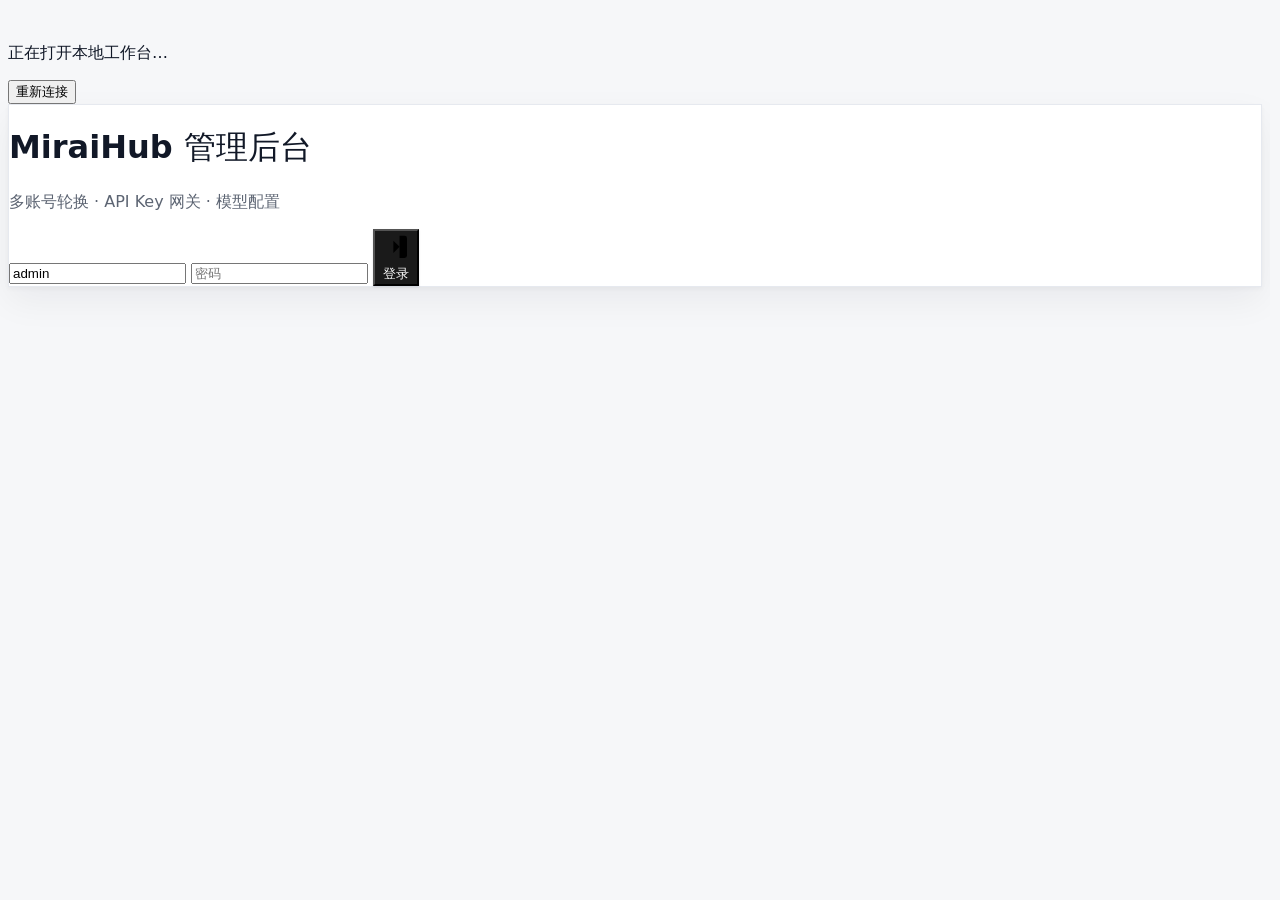
==== commit d2903b1d: "merge(w4): console 采用上游拆分版，移植 4 项独有功能 + build_android 锚点改造" ====
--- a/admin/console/index.html
+++ b/admin/console/index.html
@@ -1,14832 +1,2740 @@
-<!DOCTYPE html>
-<html lang="zh-CN">
-<head>
-<meta name="robots" content="noindex, nofollow" />
-  <meta charset="UTF-8" />
-  <meta name="viewport" content="width=device-width, initial-scale=1.0" />
-  <title>MiraiHub 管理后台</title>
-  <style>
-    html,body{background:#f7f8f9;color:#0a0a0a;color-scheme:light}
-    html[data-theme="dark"],html[data-theme="dark"] body{background:#141414;color:#fff;color-scheme:dark}
-    /* 服务端已经用会话 Cookie 判定过「这个请求该拿到控制台」（见 server.py 的
-       _console_shell），结论写在 <html class="console-authed"> 上。这里据此
-       在第一帧就不绘制登录卡片 —— 否则刷新页面时会先闪一下登录页再跳进后台。
-       JS 在凭据确实失效时会移除这个类，登录表单照常出现。 */
-    html.console-authed #login{display:none!important}
-  </style>
-  <script src="/admin/assets/theme.js?v=20261031-r2"></script>
-  <script src="/admin/assets/filter-combobox.js?v=20261102-ui1"></script>
-  <!--
-    全部静态资源都走本地 /static/vendor/**，不再依赖任何 CDN。
-
-    为什么必须本地化：之前用 cdn.tailwindcss.com + cdn.jsdelivr.net，
-    结果网络一抖（实测 jsdelivr 直接超时），整站样式全崩 —— 图标变方块、
-    布局错乱，而后台是运维入口，越着急用的时候越可能网络不好。
-    现在断网也能正常打开。
-
-    tailwind 是**预编译好的静态 CSS**（不是运行时 JIT）：
-      * 体积更小、无 FOUC（不会先裸奔再套样式）；
-      * 不需要在浏览器里跑一个几百 KB 的 JS 去现算样式；
-      * 用 tailwind.config.js 的 content 指定源码 + safelist 兜底动态类。
-      重新生成方式见 docs/workbuddy-phone-login.md。
-  -->
-  <link rel="stylesheet" href="/static/vendor/tailwind/tailwind.min.css" />
-  <link rel="stylesheet" href="/static/vendor/fontawesome/css/all.min.css" />
-  <link rel="stylesheet" href="/admin/assets/growth_center.css?v=20261026-no-hover-border-1" />
-  <link rel="stylesheet" href="/admin/assets/ui-enhancements.css?v=20261026-instant-mask-1" />
-  <style>
-    /* ==========================================================================
-       设计令牌（借鉴 workbuddy-switch 的设计系统）
-       --------------------------------------------------------------------------
-       主色是**雾蓝** `#3E6A99`，不是绿。
-       绿色是早期遗留：那时产品本质是单个平台的代理，绿＝该平台品牌色。
-       现在界面里六家上游并列，绿色反而像「偏向某一家」，而且高饱和绿
-       在大屏上比蓝更抢眼。换成低饱和、掺一点灰的雾蓝后，观感更沉，
-       更接近网关 / 监控这类基础设施工具该有的样子。
-
-       ⚠️ `--ok` / `--warn` / `--danger` 是**语义色，不随主色变** ——
-       成功绿、警告橙、失败红是通用约定，跟着主色改会失去辨识度。
-
-       其余令牌保持：字重只有 400/500/600，圆角 12px 一档，
-       阴影是「极淡的 slate 双层」而不是明显的投影。
-
-       与参考项目的差异：那边是 Tailwind v4 的 oklch CSS-first 配置，
-       这里是预编译的 Tailwind v3 静态 CSS，所以令牌写成十六进制、
-       并通过 CSS 变量 + 少量语义类落地（不引入新的构建步骤）。
-       ========================================================================== */
-    :root{
-      /* 官方设计 token（workbuddy.cn 实测）：
-         产品色 #3E6A99(主)/#4C7CAC(次)/#E4EDF6(软填充)/#f2fcfa(软底)；
-         中性 #ffffff/#fafafa/#f0f0f0/#f7f8f9(页底)/#0a0a0a(墨)；
-         主按钮 #1a1a1a + 白字。深色模式沿用原青绿，见下方暗色块。 */
-      /* 主色：高饱和正蓝（参考 deepseek 品牌蓝 #4D6BFE）。
-       * 原来用 #3E6A99 的雾蓝，饱和度只有 43%，在白底上发灰、显脏；
-       * 换成 #3F63E8（略压一点饱和，避免大面积刺眼）后通透很多。 */
-      --brand:#4176e6;
-      --brand-hover:#5686fe;
-      /* rgba() 光晕/阴影用的 RGB 分量 —— 深色模式会换成更亮的一档，
-         这样「选中态的光晕」在深底上才不会灰掉。 */
-      --brand-rgb:65,118,230;
-      --brand-strong:#33587F;     /* hover / 强调，深一档 */
-      --brand-ink:#2f5cbf;        /* 主色文字（白底对比度 6.2:1） */
-      --brand-soft:#c4d3f0;
-      --brand-grad:linear-gradient(135deg,#4C7CAC 0%,#3E6A99 100%);
-
-      /* 中性面（官方中性 token） */
-      --bg:#f7f8f9;               /* 页面底 */
-      --surface:#ffffff;          /* 卡片 */
-      --surface-2:#fafafa;        /* 次级面（muted） */      --surface-3:#f0f0f0;        /* 三级面（accent） */
-      --border:#f0f0f0;
-      --border-soft:rgba(240,240,240,.7);
-
-      /* 文字 */
-      --fg:#0a0a0a;
-      --fg-muted:#656970;
-      --fg-subtle:#94a3b8;
-
-      /* 语义色：到期风险是本次的重点，必须与「一般警告」区分开 */
-      --warn:#ea580c;             /* 7 天内到期（橙，与官方一致） */
-      --warn-bar:#f97316;
-      --warn-soft:rgba(249,115,22,.12);
-      --danger:#e7000b;           /* 已到期 */
-      --danger-soft:rgba(231,0,11,.10);
-      --ok:#16a34a;
-      --ok-soft:rgba(22,163,74,.12);
-
-      /* 圆角：基准 12px，派生 8/10/16 */
-      --r-sm:8px; --r:12px; --r-lg:16px;
-
-      /* 选中态上的**前景色**。
-       *
-       * 为什么单独一个变量：原来选中项的背景是 --brand（青绿），文字与图标
-       * 却用 --brand-ink —— 而 brand-ink 本身就是同一种青绿（#3E6A99），
-       * 等于「绿底绿字」，几乎看不见。浅色模式必须用白字。
-       * 深色模式下 brand 变得更亮（#6E9BC9），白字对比度下降，改回深墨色。 */
-      --on-brand:#ffffff;
-
-      /* 字体栈（对齐官方客户端 renderer）：参考客户端使用的字体栈
-       * system-ui 优先，确保在各平台使用最佳系统字体
-       * Windows: Segoe UI (Latin) + Microsoft YaHei UI (CJK)
-       * macOS: San Francisco + PingFang SC
-       * 这个顺序确保跨平台一致性和最佳渲染效果 */
-      --font-sans:system-ui,-apple-system,BlinkMacSystemFont,"Segoe UI","PingFang SC","Microsoft YaHei UI","Hiragino Sans GB",sans-serif;
-      --mono:SF Mono,Menlo,Consolas,ui-monospace,SFMono-Regular,Monaco,"Liberation Mono","Courier New",monospace;
-
-      /* 字号阶梯（对齐官方 CSS 实测分布：12px 1580 处 / 14px 1094 / 13px 930 /
-       * 11px 386 / 16px 251 / 15px 130 / 10px 110 / 18px 98 / 20px 72）。
-       * 关键点：官方**只用整数档**，没有 12.5 / 13.5 这种半像素字号 ——
-       * 半像素在 1x 屏上会触发亚像素抗锯齿，笔画发虚，这是"不够清晰"的直接来源。 */
-      --fs-2xs:10px;    /* 标签、badge */
-      --fs-xs:11px;     /* 辅助说明、表格小字 */
-      --fs-sm:12px;     /* 正文默认（官方最高频） */
-      --fs-base:13px;   /* 稍强正文 */
-      --fs-md:14px;     /* 强调正文（官方次高频） */
-      --fs-lg:16px;     /* 区块标题 */
-      --fs-xl:18px;     /* 页面标题 */
-      --fs-2xl:20px;    /* 大标题 */
-      /* 字重：官方只用 400 / 500 / 600 / 700 四档（500 与 600 是绝对主力）。
-       * 不引入 550 / 650 这类变量字重，系统字体没有对应实例，会退化到合成加粗。 */
-      --fw-regular:400; --fw-medium:500; --fw-semibold:600; --fw-bold:700;
-      /* 行高：官方最常用 20px / 22px（固定值，配 12~14px 字号）+ 单位 1.5/1.4/1.75 */
-      --lh-tight:1.4; --lh-normal:1.5; --lh-relaxed:1.75;
-
-      /* 动效（对齐官方 renderer 实测）：主缓动与退出缓动 */
-      --ease-out:cubic-bezier(.38,0,.24,1);   /* 官方 130 处，主体缓动 */
-      --ease-in:cubic-bezier(.82,0,1,.9);     /* 官方 22 处，多为退出方向 */
-      /* 弹窗遮罩：官方是纯色半透明（color-mix 52%~62%），**不用毛玻璃** */
-      --modal-mask:rgba(15,23,42,.52);
-
-      /* 阴影：极淡的 slate 双层（参考项目的招牌） */
-      --sh-1:0 1px 2px rgba(15,23,42,.025), 0 10px 28px rgba(15,23,42,.035);
-      --sh-2:0 2px 4px rgba(15,23,42,.04), 0 14px 34px rgba(15,23,42,.055);
-      --sh-pop:0 10px 30px rgba(15,23,42,.12);
-
-      /* 兼容旧变量名（模板里仍有 .bg-wb / .text-wb / var(--wb-primary) 的引用） */
-      --wb-primary:var(--brand);
-      --wb-primary-d:var(--brand-strong);
-      --wb-grad:var(--brand-grad);
-      --wb-bg:var(--bg);
-      --wb-surface:var(--surface-2);
-      --wb-border:var(--border);
-
-      /* 图表色板：首色对齐官方产品绿 */
-      --c1:#3E6A99; --c2:#33a6a0; --c3:#526fb2; --c4:#9379c2;
-      --c5:#ce9a43; --c6:#cb6c6d; --c7:#4492bd; --c8:#86a152;
-    }
-    /* Explicit preference; first visit always uses the light palette. */
-    :root[data-theme="dark"]{
-        /* 官方深色石墨 token：#141414/#1f1f1f/#292929/#353535，文字 #ffffff */
-        --bg:#141414; --surface:#1f1f1f; --surface-2:#292929; --surface-3:#353535;
-        --border:#353535; --border-soft:rgba(255,255,255,.06);
-        --fg:#ffffff; --fg-muted:rgba(255,255,255,.62); --fg-subtle:rgba(255,255,255,.40);
-        /* 深色主题：强调色**不靠浅蓝填充**，靠「深蓝面 + 亮蓝字」分层。
-         * 参考站深色下的蓝面是 #152443 / #172554 这种深藏蓝，
-         * 亮蓝（#93C5FD 级）只用在文字和 1px 描边上 —— 这是它看着干净的关键。
-         * 原来 #6E9BC9 又浅又灰，大面积铺开就像蒙了一层灰。 */
-        /* 深色主题**不挂主题色**：参考站的深色界面是纯中性灰
-         * （#141414 / #1f1f1f / #242424 / #313131 + 白 10% 描边），
-         * 蓝色只出现在极少数图标上。所以这里把 brand 系列压成
-         * 「亮灰白」——强调靠明度对比，不靠色相。 */
-        --brand:#d2d3e0; --brand-strong:#e6e7ef; --brand-ink:#d2d3e0;
-        --brand-rgb:210,211,224;
-      /* 深色模式下 brand 更亮，白字对比不足；选中态改用深墨色文字。 */
-      --on-brand:#0B1725;
-        --brand-soft:rgba(255,255,255,.10);
-        --warn:#fb923c; --warn-bar:#f97316; --warn-soft:rgba(249,115,22,.18);
-        --danger:#ff6467; --ok:#4ade80;
-        --sh-1:0 1px 2px rgba(0,0,0,.4), 0 10px 28px rgba(0,0,0,.45);
-        --sh-2:0 2px 4px rgba(0,0,0,.45), 0 14px 34px rgba(0,0,0,.5);
-        --sh-pop:0 10px 30px rgba(0,0,0,.6);
-        --c1:#6aadec; --c2:#5cc4b0; --c3:#7FAEFF; --c4:#c48ae0;
-        --c5:#ebb761; --c6:#f79494; --c7:#6dbbe8; --c8:#a7c474;
-      }
-    body{
-      /* 走上面的 --font-sans（含 "Microsoft YaHei UI" 中文兜底）。
-         直接写死字体名会在 Windows 上掉到宋体，中文观感与官方差一截。 */
-      font-family:var(--font-sans);
-      background:var(--bg); color:var(--fg);
-      -webkit-font-smoothing:antialiased; -moz-osx-font-smoothing:grayscale;
-      font-synthesis:none;
-    }
-    /* 数字一律等宽对齐：表格里跳动的数字不等宽会显得很廉价 */
-    .tnum{ font-variant-numeric:tabular-nums; }
-    /* 等宽字体统一走 token（tailwind 的 .font-mono 是工具类单类选择器，
-       这里同为单类、定义在页面内联样式之后，可稳定覆盖）。 */
-    .font-mono, code, kbd, pre, samp{ font-family:var(--mono); }
-    .fade-in{ animation:fade .22s var(--ease-out); }
-    @keyframes fade{ from{opacity:0;transform:translateY(6px);} to{opacity:1;transform:none;} }
-    .toast{ position:fixed; right:16px; bottom:16px; z-index:60; }
-    /* 全局加载条：顶部 2px 的流光。只在请求超过 120ms 时出现，
-       所以正常翻转页面不会闪；数据慢的时候用户能看出「在加载」。 */
-    #globalLoadBar{
-      position:fixed; top:0; left:0; right:0; height:2px; z-index:90;
-      pointer-events:none; opacity:0; transition:opacity .16s ease;
-      overflow:hidden;
-    }
-    #globalLoadBar.on{ opacity:1; }
-    #globalLoadBar > i{
-      display:block; height:100%; width:38%;
-      background:linear-gradient(90deg,transparent,var(--brand,#3E6A99),transparent);
-      animation:glbSlide 1.05s ease-in-out infinite;
-    }
-    @keyframes glbSlide{
-      0%{ transform:translateX(-110%); }
-      100%{ transform:translateX(330%); }
-    }
-    @media (prefers-reduced-motion: reduce){
-      #globalLoadBar > i{ animation-duration:2.4s; }
-    }
-    /* ---- 组件动画：开/关双向（弹窗、下拉、浮层） ----
-     * 时长/缓动对齐官方客户端 renderer 实测值：主缓动 cubic-bezier(.38,0,.24,1)
-     * （官方 130 处，压倒性主体），退出用 cubic-bezier(.82,0,1,.9)（官方 22 处，
-     * 多为退出方向）；弹窗只让盒体滑入，遮罩和毛玻璃立即显示。 */
-    @keyframes fadeIn{ from{opacity:0} to{opacity:1} }
-    @keyframes fadeOut{ from{opacity:1} to{opacity:0} }
-    @keyframes popIn{ from{opacity:0; transform:translateY(12px) scale(.965)} to{opacity:1; transform:none} }
-    @keyframes popOut{ from{opacity:1; transform:none} to{opacity:0; transform:translateY(8px) scale(.965)} }
-    @keyframes dropIn{ from{opacity:0; transform:translateY(-5px) scale(.985)} to{opacity:1; transform:none} }
-    @keyframes dropOut{ from{opacity:1; transform:none} to{opacity:0; transform:translateY(-4px) scale(.985)} }
-    @keyframes toastIn{ from{opacity:0; transform:translateY(8px)} to{opacity:1; transform:none} }
-    /* 遮罩保持完整显示，只对弹窗内容播放动画。 */
-    #modal #modalBox{ animation:popIn .18s var(--ease-out); }
-    #modal.closing{ pointer-events:none; }
-    #modal.closing #modalBox{ animation:popOut .18s var(--ease-in) forwards; }
-    /* 下拉：面板开=下落进入，关=上收退出 */
-    .ui-select.open .ui-select-panel{ display:block; animation:dropIn .15s var(--ease-out); }
-    .ui-select.closing .ui-select-panel{ display:block; animation:dropOut .15s var(--ease-in) forwards; }
-    .toast{ animation:toastIn .2s ease; }
-    pre{ white-space:pre-wrap; word-break:break-all; }
-    .bg-wb{ background:var(--brand-grad); }
-    .text-wb{ color:var(--brand-ink); }
-    .btn-primary{ background:#1a1a1a; color:#fff; transition:.15s; box-shadow:0 1px 2px rgba(15,23,42,.12); }
-    .btn-primary:hover{ background:#333; }
-    .card{
-      background:var(--surface); border:1px solid var(--border); border-radius:var(--r);
-      box-shadow:var(--sh-1);
-    }
-    /* 卡片内表格：去掉外框，让「卡片本身」承担容器语义（参考项目的做法） */
-    .card-flat{ box-shadow:none; }
-
-    /* ===== 布局外壳：左侧导航栏 + 内容区 =====
-     * 参考项目用 220px 的着色侧栏 + 1180px 居中内容。
-     * 这里同样采用：11 个面板用顶部横排胶囊在窄屏会挤成两行、且滚动位置
-     * 与内容脱节；侧栏把「导航」和「内容滚动」彻底分开，长列表翻到底部
-     * 也能立刻切换面板。 */
-    .app-shell{ display:flex; min-height:100vh; }
-    .app-side{
-      width:216px; flex-shrink:0; background:var(--surface);
-      border-right:1px solid var(--border);
-      display:flex; flex-direction:column; gap:2px; padding:16px 12px;
-      position:sticky; top:0; height:100vh; overflow-y:hidden!important;
-    }
-    /* 品牌区与侧栏底部：桌面显示，移动端隐藏（移动端顶栏只需要图标+汉堡） */
-    .side-brand{
-      display:flex; align-items:center; gap:10px; padding:0 12px 16px; margin-bottom:8px;
-      border-bottom:1px solid var(--border);
-    }
-    .side-foot{
-      margin-top:auto; padding:12px 12px 0; font-size:11px;
-      border-top:1px solid var(--border); color:var(--fg-subtle);
-    }
-    /* 导航容器：**类而不是内联样式**。
-     * 内联 style 的优先级高于媒体查询，用内联写死 flex-direction:column
-     * 会让移动端的「横向排列 / 折叠」规则全部失效（踩过）。 */
-    .side-nav{ display:flex; flex-direction:column; gap:2px; }
-    /* 汉堡按钮：移动端才显示 */
-    .side-toggle{
-      display:none; align-items:center; justify-content:center;
-      width:38px; height:38px; border-radius:10px; flex-shrink:0;
-      border:1px solid var(--border); background:var(--surface);
-      color:var(--fg); cursor:pointer; font-size:15px;
-    }
-    .side-toggle:hover{ background:var(--surface-2); }
-    .side-item{
-      display:flex; align-items:center; gap:10px;
-      padding:9px 12px; border-radius:calc(var(--r) - 2px);
-      font-size:14px; color:var(--fg-muted); cursor:pointer;
-      transition:background .15s, color .15s; outline:none; border:0;
-      background:transparent; width:100%; text-align:left;
-    }
-    .side-item:hover{ background:rgba(15,23,42,.04); color:var(--fg); }
-    .side-item.active{ background:rgba(15,23,42,.06); color:var(--fg); font-weight:600; }
-    .side-item{ position:relative; }
-    .side-item::after{ content:""; position:absolute; left:-4px; top:50%; width:3px; height:0;
-      border-radius:3px; background:var(--brand); transform:translateY(-50%);
-      transition:height .22s var(--ease-out); }
-    /* ========================================================================
-       `.hidden` 必须自己定义
-       ------------------------------------------------------------------------
-       此前全站有 43 处 `class="... hidden"`，但**没有任何 CSS 定义 `.hidden`**
-       （Tailwind 的 `.hidden` 不在预编译产物里 —— 构建时没扫到）。
-       结果：所有「隐藏」的元素其实都显示着，包括侧栏角标里的 `0`。
-       ====================================================================== */
-    .hidden{ display:none !important; }
-    .side-item:active{ transform:scale(.985); }
-    :root[data-theme="dark"] .side-item::after{ left:-4px; }
-    .side-item i{ width:16px; text-align:center; font-size:13px; }
-    .side-item .side-dot{
-      margin-left:auto; min-width:18px; height:18px; padding:0 5px;
-      display:inline-flex; align-items:center; justify-content:center;
-      border-radius:9999px; background:var(--warn); color:#fff;
-      font-size:10px; font-weight:600; font-variant-numeric:tabular-nums;
-    }
-    /* 数字为 0 的角标整体不占位：`display:none` 而不是只把文字设成 0 ——
-       否则会留下一个空的橙色圆点，看着像「有东西但读不出来」。 */
-    .side-item .side-dot[hidden]{ display:none !important; }
-    .app-main{ flex:1; min-width:0; display:flex; flex-direction:column; }
-    /* 内容宽度与**垂直节奏**。
-     *
-     * 间距问题的根因：原先靠 Tailwind 的 `mb-5` 撑开「指标卡 → 面板」的间隔，
-     * 而 `mb-5` **不在预编译 CSS 里**（构建时没扫到），于是那个 margin 实际是 0，
-     * 指标卡与下方面板贴在一起；同时各面板自己的标题/工具条用的是 mb-3，
-     * 于是「有的地方 0、有的地方 12px」，看起来就是上下间距不协调。
-     *
-     * 现在统一由这里的几条规则给出节奏，不再依赖可能不存在的工具类：
-     *   顶部 24px / 区块之间 20px / 底部 48px
-     */
-    .app-body{ max-width:1360px; width:100%; margin:0 auto; padding:24px 28px 48px; }
-    /* 面板容器：每个面板自己负责内部间距，容器只给「与上一个区块」的统一间隔 */
-    .app-body > section{ margin-bottom:20px; }
-    .app-body > section:last-child{ margin-bottom:0; }
-    /* ==========================================================================
-       移动端（<=900px）：顶部图标栏 + 汉堡折叠
-       --------------------------------------------------------------------------
-       原实现是「侧栏改成横向排列表格」，有三个真实问题：
-         1. **导航不能折叠** —— `<nav>` 上的**内联** `flex-direction:column`
-            优先级高于媒体查询，整列 11 项竖排（实测高 397px），
-            把正文硬生生推下去（首屏内容顶到 662px）；
-         2. 11 个导航项横向排开需要 495px 宽，而机身只有 360~390px，
-            必然要横向滑动才能点到后半截的「设置」；
-         3. 品牌块与底部信息被 `flex` 拉成整列高（实测 brand 高 389px），
-            中间大片空白，观感很怪。
-
-       现在改成移动端该有的样子：
-         顶部一行 = 品牌图标 + 当前面板名 + 汉堡按钮；
-         点汉堡展开/收起导航抽屉（`position:absolute` 悬浮，不占正文空间）。
-       ========================================================================== */
-    @media (max-width:900px){
-      .app-shell{ flex-direction:column; }
-      .app-side{
-        width:auto; height:auto; position:sticky; top:0; z-index:40;
-        flex-direction:row; align-items:center; gap:8px;
-        padding:8px 12px; overflow:visible;
-        border-right:0; border-bottom:1px solid var(--border);
-      }
-      /* 顶栏：汉堡 + 品牌（品牌名在小屏可省） */
-      .side-brand{
-        display:flex; padding:0; margin:0; border-bottom:0; flex:1 1 auto; min-width:0;
-      }
-      .side-brand .side-title{ display:none; }   /* 只留图标，省横向空间 */
-      .side-toggle{ display:inline-flex; order:-1; }
-      /* 底部信息收进抽屉，不占顶栏 */
-      .side-foot{ display:none; }
-      /* 导航抽屉：**从左侧滑出**（不是从下方展开）。
-       * 左侧抽屉是移动端导航的通用心智模型，也让「汉堡在左、菜单也在左」
-       * 形成位置一致；从上方垂下来会盖住内容顶部，指向性也弱。 */
-      .side-nav{
-        display:flex; position:fixed; left:0; top:0; bottom:0;
-        width:min(78vw, 288px);
-        flex-direction:column; gap:2px; padding:14px 10px;
-        background:var(--surface); border-right:1px solid var(--border);
-        box-shadow:6px 0 28px rgba(15,23,42,.16);
-        overflow-y:auto; scrollbar-width:none; -ms-overflow-style:none; z-index:41;
-        /* 收起态：整体移出视口左侧 + 不可点 */
-        transform:translateX(-102%);
-        transition:transform .22s var(--ease-out);
-        visibility:hidden;
-      }
-      .side-nav::-webkit-scrollbar{ display:none; width:0; height:0; }
-      .app-side.open .side-nav{
-        transform:translateX(0); visibility:visible;
-      }
-      /* 抽屉顶部补一个标题（左侧抽屉没有「顶栏」承接，需要自己的头部） */
-      .side-nav-head{
-        display:flex; align-items:center; justify-content:space-between;
-        padding:2px 6px 10px; margin-bottom:6px;
-        border-bottom:1px solid var(--border);
-        font-size:13px; font-weight:600; color:var(--fg);
-      }
-      .side-nav-head button{
-        width:30px; height:30px; border-radius:8px; border:0; cursor:pointer;
-        background:transparent; color:var(--fg-muted); font-size:14px;
-      }
-      .side-nav-head button:hover{ background:var(--surface-2); }
-      /* 抽屉展开时顶栏的汉堡按钮隐藏（抽屉自带关闭按钮，避免两个入口） */
-      .app-side.open .side-toggle{ visibility:hidden; }
-      .side-item{ width:100%; padding:11px 14px; font-size:14px; }
-      .app-body{ padding:16px 14px 32px; }
-    }
-    /* 桌面：抽屉头部隐藏（那是移动端专属） */
-    .side-nav-head{ display:none; }
-    @media (max-width:900px){ .side-nav-head{ display:flex; } }
-    /* 桌面：不显示「当前面板名」（侧栏本来就一眼看得见选中态）。
-     * **必须写在这个 @media 之前** —— 移动端要把它改成 display:block，
-     * 若桌面规则排在后面，同优先级下后者胜出，移动端就会一直是 none
-     * （踩过：面板名在手机上死活不显示）。 */
-    .side-current{ display:none; }
-    /* 移动端：顶栏显示当前面板名（抽屉收起时也知道自己在哪） */
-    @media (max-width:900px){
-      .side-current{
-        display:block; flex:0 1 auto; min-width:0;
-        font-size:14px; font-weight:600; color:var(--fg);
-        white-space:nowrap; overflow:hidden; text-overflow:ellipsis;
-      }
-      /* 有面板名时品牌块不抢宽度 */
-      .side-brand{ flex:0 0 auto; }
-    }
-    /* 抽屉里的退出入口：仅移动端需要（桌面底部已有），桌面隐藏避免重复 */
-    .side-item-quit{ display:none; }
-    @media (max-width:900px){
-      .side-item-quit{ display:flex; margin-top:6px; color:var(--danger); }
-      .side-item-quit:hover{ background:var(--danger-soft); color:var(--danger); }
-    }
-    /* 抽屉遮罩：移动端展开时点击空白处收起 */
-    .side-scrim{
-      display:none; position:fixed; inset:0; z-index:39;
-      background:rgba(15,23,42,.35);
-    }
-    @media (max-width:900px){
-      /* 遮罩淡入（与抽屉的位移动画同时进行，观感更连贯） */
-      .app-shell.menu-open .side-scrim{
-        display:block; animation:scrimIn .2s ease;
-      }
-      @keyframes scrimIn{ from{opacity:0;} to{opacity:1;} }
-    }
-    /* 指标卡网格：窄屏 2 列、中屏 4 列，避免「太挤」或「太空」 */
-    .stat-grid{ display:grid; gap:12px; grid-template-columns:repeat(2,minmax(0,1fr)); }
-    @media (min-width:760px){ .stat-grid{ grid-template-columns:repeat(4,minmax(0,1fr)); } }
-
-    /* 页头：22px 半粗标题 + 12.5px 次级说明（参考项目的排版比例）。
-     * 所有面板的页头都走这一份，保证「标题与下方内容的间距」处处一致。 */
-    .page-head{ display:flex; flex-wrap:wrap; align-items:flex-end; justify-content:space-between; gap:12px; margin:0 0 14px; }
-    .page-head h1{ font-size:22px; font-weight:600; letter-spacing:-.02em; margin:0; }
-    .page-head p{ margin:6px 0 0; font-size:12px; color:var(--fg-muted); line-height:1.6; }
-    .page-head > div:first-child{ min-width:0; flex:1 1 420px; }
-    .page-head > div:last-child{ flex:0 0 auto; }
-    /* 面板工具条（旧结构，各面板标题 + 按钮那一行）：与 .page-head 同节奏 */
-    .panel-toolbar{ margin-bottom:14px; }
-    .section-head{ display:flex; align-items:center; justify-content:space-between; gap:10px; margin:0 0 10px; }
-    .section-head h3{ font-size:14px; font-weight:600; margin:0; }
-    .section-head .hint{ font-size:11px; color:var(--fg-subtle); }
-    /* 面板内的说明段（标题下方那句灰字）：与内容保持 12px 节奏 */
-    .panel-note{ font-size:12px; color:var(--fg-muted); margin:0 0 12px; line-height:1.6; }
-
-    /* 指标卡：数值用大号等宽数字，标题用小号。
-     *
-     * 顶部卡片统一带一点**主题色的渐变**（品牌青绿，左上 → 右下微微淡出），
-     * 让首屏一眼就有品牌感，而不是四块纯白方块。
-     * 渐变刻意做得非常淡 —— 它是「底色」不是「色块」：
-     * 太重会跟橙色告警卡抢注意力，也会压低数字的可读性。 */
-    .stat{
-      position:relative; overflow:hidden;
-      background:linear-gradient(135deg, var(--brand-soft) 0%, transparent 58%), var(--surface);
-      border:1px solid var(--border); border-radius:var(--r); padding:14px 16px;
-    }
-    /* 右上角一团极淡的品牌色光晕（参考项目 account-card 的做法：
-     * 用模糊圆从边角溢出，而不是加边框或改底色）。 */
-    .stat::after{
-      content:""; position:absolute; right:-30px; top:-36px;
-      width:100px; height:100px; border-radius:9999px;
-      background:var(--brand); opacity:.13; filter:blur(20px);
-      pointer-events:none;
-    }
-    .stat .stat-label{ font-size:11px; color:var(--fg-muted); display:flex; align-items:center; gap:6px; position:relative; z-index:1; }
-    .stat .stat-value{ font-size:24px; font-weight:600; letter-spacing:-.025em; font-variant-numeric:tabular-nums; margin-top:6px; line-height:1.1; position:relative; z-index:1; }
-    .stat .stat-sub{ font-size:11px; color:var(--fg-subtle); margin-top:4px; position:relative; z-index:1; }
-    /* 告警态：橙色压过品牌绿（紧迫信息优先），同样用极淡的渐变 */
-    .stat.is-warn{
-      border-color:rgba(249,115,22,.38);
-      background:linear-gradient(135deg, var(--warn-soft) 0%, transparent 58%), var(--surface);
-    }
-    .stat.is-warn::after{ background:var(--warn-bar); opacity:.16; }
-    .stat.is-danger{ border-color:rgba(231,0,11,.30); }
-    .stat.is-danger::after{ background:var(--danger); opacity:.14; }
-    .stat.is-brand{ border-color:rgba(66,192,142,.34); }
-
-    /* 到期徽标：橙=7 天内，红=已到期，灰=长期有效（语义与参考项目一致） */
-    .exp-badge{
-      display:inline-flex; align-items:center; gap:4px; white-space:nowrap;
-      padding:1px 7px; border-radius:9999px; font-size:11px; font-weight:600;
-      font-variant-numeric:tabular-nums;
-    }
-    .exp-badge.soon{ background:var(--warn-soft); color:var(--warn); }
-    .exp-badge.dead{ background:var(--danger-soft); color:var(--danger); }
-    .exp-badge.ever{ background:var(--surface-2); color:var(--fg-muted); }
-    /* 明细行：数量 chip + 名称 + 到期日（参考项目的 CreditResourceRow 结构） */
-    .pkg-row{ padding:7px 0; border-top:1px solid var(--border-soft); }
-    .pkg-row:first-child{ border-top:0; }
-    .pkg-line{ display:grid; grid-template-columns:auto minmax(0,1fr) auto; align-items:center; gap:10px; font-size:12px; }
-    .pkg-amt{
-      border-radius:var(--r-sm); background:var(--surface-2);
-      padding:2px 7px; font-weight:600; font-variant-numeric:tabular-nums; color:var(--fg);
-    }
-    .pkg-track{ height:4px; border-radius:9999px; background:var(--surface-2); overflow:hidden; margin-top:5px; }
-    .pkg-track > i{ display:block; height:100%; border-radius:9999px; background:var(--brand); }
-    .pkg-track > i.soon{ background:var(--warn-bar); }
-    .pkg-track > i.dead{ background:var(--danger); }
-
-    /* 到期风险分档条：横向堆叠，一眼看出有多少额度落在哪一档 */
-    .risk-bar{ display:flex; height:10px; border-radius:9999px; overflow:hidden; background:var(--surface-2); }
-    .risk-bar > span{ display:block; height:100%; }
-
-    /* 表格：更轻的表头、行悬停反馈 */
-    .tbl{ width:100%; border-collapse:separate; border-spacing:0; font-size:13px; }
-    .tbl thead th{
-      background:var(--surface-2); color:var(--fg-muted); font-weight:500;
-      text-align:left; padding:9px 14px; white-space:nowrap;
-      position:sticky; top:0; z-index:1;
-    }
-    .tbl tbody td{ padding:9px 14px; border-top:1px solid var(--border-soft); vertical-align:middle; }
-    :root[data-theme="dark"] .side-item:hover{ background:rgba(255,255,255,.06); }
-    :root[data-theme="dark"] .side-item.active{ background:rgba(255,255,255,.10); }
-
-    /* 空状态：虚线边框 + 安静文案（参考项目的 calm empty state） */
-    .empty{
-      border:1px dashed var(--border); border-radius:var(--r);
-      padding:36px 16px; text-align:center; font-size:12px; color:var(--fg-muted); line-height:1.7;
-    }
-
-    /* ==========================================================================
-       语义尺寸类（**不要**在这里之外用 Tailwind 的任意值类）
-       --------------------------------------------------------------------------
-       /static/vendor/tailwind/tailwind.min.css 是**预编译产物**，只含构建那一刻
-       用到的类。之后新写 `text-[11.5px]` 这类任意值类会**静默不生效** ——
-       不报错、不警告，只是样式没了（典型表现就是「有些地方没有样式」）。
-
-       所以固定尺寸统一在这里定义成语义类。改这些值只改一处，
-       也不会再依赖「运气好已经编译进去了」。
-       新增检查：`_zcode_probe/check_tailwind_classes.py` 会扫描全文，
-       把「引用了但 CSS 里不存在」的任意值类报出来。
-       ========================================================================== */
-    .fs-13-5{ font-size:14px; }
-    .fs-12-5{ font-size:12px; }
-    .fs-12{ font-size:12px; }
-    .fs-11-5{ font-size:11px; }
-    .fs-10-5{ font-size:10px; }
-    .fs-10{ font-size:10px; }
-    /* 滚动容器统一高度：长列表一律「固定高度 + 内部滚动」，
-     * 不让页面随着数据量无限变长（既难用，也让整页越滚越卡）。 */
-    .scroll-box{ overflow-y:auto; overscroll-behavior:contain; }
-    .scroll-box::-webkit-scrollbar{ width:8px; }
-    .scroll-28{ max-height:28rem; }
-    .scroll-34{ max-height:34rem; }
-    /* 表单筛选块的最小宽度：窄屏会自然换行 */
-    .fld-200{ flex:1 1 200px; min-width:200px; }
-    .fld-140{ flex:0 1 140px; min-width:130px; }
-    .fld-150{ flex:1 1 150px; min-width:150px; }
-    .fld-110{ flex:0 1 110px; min-width:100px; }
-    .minw-190{ min-width:190px; }
-    .maxw-45{ max-width:45%; }
-
-    /* ==========================================================================
-       间距 / 悬停语义类
-       --------------------------------------------------------------------------
-       下面这些原本写的是 Tailwind 工具类，但**预编译 CSS 里没有它们** ——
-       构建时没扫到，所以压根没被编译进去。表现就是「类名写了但间距不对」，
-       肉眼完全看不出（`mb-5` 与存在的 `mb-4` 长得一模一样）。
-
-       实测缺失清单：mb-5 gap-x-4 gap-y-1.5 pb-2 pb-4 px-2.5 m-0 mb-1.5
-       mt-auto hover:text-wb hover:opacity-80。
-
-       统一改成这里定义的语义类：语义明确、不依赖预编译内容，
-       而且以后调间距只改一处，不会再出现「有的生效有的不生效」。
-       ========================================================================== */
-    .mt-auto{ margin-top:auto; }
-    .m-0{ margin:0; }
-    .mb-1-5{ margin-bottom:6px; }
-    .pb-2{ padding-bottom:8px; }
-    .pb-4{ padding-bottom:16px; }
-    .px-2-5{ padding-left:10px; padding-right:10px; }
-    .gap-x-4{ column-gap:16px; }
-    .gap-y-1-5{ row-gap:6px; }
-    .hover-lift{ transition:opacity .15s; }
-    .hover-lift:hover{ opacity:.8; }
-    .hover-brand:hover{ color:var(--brand-ink); }
-    /* 页面主要区块之间的统一间隔（原来是 mb-5，那个类不存在所以为 0） */
-    .block-gap{ margin-bottom:20px; }
-
-    /* 页头与内容区的统一节奏：所有面板的顶部间距一致，
-     * 不再出现「有的面板贴着指标卡、有的空一大截」。 */
-    .panel-stack > section{ margin-top:0; }
-
-    /* 滚动条：透明轨道 + 短胶囊滑块，悬停才加深（对齐官方后台的极简样式） */
-    .overflow-x-auto::-webkit-scrollbar{ height:8px; }
-    .overflow-x-auto::-webkit-scrollbar-thumb{ background:#cbd5e1; border-radius:8px; }
-    .overflow-x-auto::-webkit-scrollbar-thumb:hover{ background:#94a3b8; }
-    .overflow-x-auto::-webkit-scrollbar-track{ background:transparent; }
-    *{ scrollbar-width:thin; scrollbar-color:#cbd5e1 transparent; }
-    :root[data-theme="dark"] *{ scrollbar-color:#4a4a4a transparent; }
-    ::-webkit-scrollbar{ width:8px; height:8px; background:transparent; }
-    ::-webkit-scrollbar-track{ background:transparent; }
-    ::-webkit-scrollbar-thumb{
-      background:#cbd5e1; border-radius:8px;
-      border:2px solid transparent; background-clip:content-box;
-    }
-    ::-webkit-scrollbar-thumb:hover{ background:#94a3b8; background-clip:content-box; }
-    :root[data-theme="dark"] ::-webkit-scrollbar-thumb{ background:#4a4a4a; background-clip:content-box; }
-    :root[data-theme="dark"] ::-webkit-scrollbar-thumb:hover{ background:#5c5c5c; background-clip:content-box; }
-    ::-webkit-scrollbar-corner{ background:transparent; }
-
-    /* ==================== 自研下拉组件（替换原生 select）==================== */
-    .ui-select{ position:relative; user-select:none; }
-    .ui-select-btn{
-      display:flex; align-items:center; justify-content:space-between; gap:.5rem;
-      cursor:pointer; background:#fff; transition:.15s; text-align:left;
-    }
-    .ui-select.open .ui-select-btn{ border-color:var(--wb-primary); box-shadow:0 0 0 3px rgba(40,184,148,.15); }
-    .ui-select-btn .ui-select-arrow{ transition:transform .18s ease; color:#94a3b8; font-size:.7rem; flex-shrink:0; }
-    .ui-select.open .ui-select-btn .ui-select-arrow{ transform:rotate(180deg); }
-    .ui-select-panel{
-      position:absolute; z-index:55; top:calc(100% + 4px); left:0; right:0;
-      background:#fff; border:1px solid var(--wb-border); border-radius:.75rem;
-      box-shadow:0 10px 30px rgba(17,24,39,.12); padding:.25rem;
-      max-height:16rem; overflow:auto; display:none;
-    }
-    .ui-select.open .ui-select-panel{ display:block; }
-    .ui-select-opt{
-      padding:.45rem .6rem; border-radius:.5rem; cursor:pointer; font-size:.875rem;
-      display:flex; align-items:center; justify-content:space-between; gap:.5rem;
-    }
-    .ui-select-opt:hover{ background:var(--wb-surface); }
-    .ui-select-opt.sel{ background:rgba(40,184,148,.10); color:var(--wb-primary-d); font-weight:600; }
-    .ui-select-opt .fa-check{ font-size:.7rem; }
-
-    /* ==================== 自研确认框（替换原生 confirm）==================== */
-    #confirmMask{
-      position:fixed; inset:0; z-index:70; display:none;
-      align-items:center; justify-content:center; padding:1rem;
-      background:transparent;
-    }
-    #confirmMask.show{ display:flex; }
-    .confirm-box{
-      background:#fff; border-radius:1rem; width:min(26rem,94vw);
-      box-shadow:0 24px 60px rgba(17,24,39,.24); overflow:hidden;
-      animation:pop .18s var(--ease-out);
-    }
-    @keyframes pop{ from{opacity:0;transform:scale(.94) translateY(8px);} to{opacity:1;transform:none;} }
-    .confirm-ico{
-      width:42px; height:42px; border-radius:50%; flex-shrink:0;
-      display:flex; align-items:center; justify-content:center; font-size:1rem;
-    }
-    .confirm-ico.danger{ background:#fee2e2; color:#dc2626; }
-    .confirm-ico.warn{ background:#fef3c7; color:#d97706; }
-    .confirm-ico.info{ background:rgba(40,184,148,.12); color:var(--wb-primary-d); }
-    table.min-w{ min-width:680px; }
-    .model-limit-table{ min-width:1380px; }
-    .model-limit-table th:nth-child(1){ min-width:100px; }
-    .model-limit-table th:nth-child(2){ min-width:145px; }
-    .model-limit-table th:nth-child(3){ min-width:300px; }
-    .model-limit-table th:nth-child(4){ min-width:180px; }
-    .model-limit-table th:nth-child(5){ min-width:155px; }
-    .model-limit-table td{ overflow-wrap:anywhere; }
-    table.min-w-sm{ min-width:560px; }
-    table.min-w-lg{ min-width:940px; }
-    /* 状态胶囊：表格里被窄列挤压时不允许折行（「正常」竖成两行非常难看） */
-    .badge{
-      display:inline-flex; align-items:center; gap:.25rem;
-      padding:.125rem .5rem; border-radius:9999px;
-      font-size:.75rem; line-height:1.25rem;
-      white-space:nowrap; word-break:keep-all;
-      vertical-align:middle;
-    }
-    .ip-device-list{ display:grid; grid-template-columns:repeat(2,minmax(0,1fr)); gap:8px; }
-    .ip-device-item{ min-width:0; padding:12px; }
-    .ip-device-item code{ overflow-wrap:anywhere; }
-    .ip-device-meta{ display:flex; flex-wrap:wrap; align-items:center; gap:6px; margin-top:8px; }
-    @media (max-width:600px){ .ip-device-list{ grid-template-columns:minmax(0,1fr); } }
-    /* 状态/操作列不参与收缩，避免把胶囊压窄 */
-    td.col-status, th.col-status{ width:1%; white-space:nowrap; }
-    /* 分页按钮更大的可点区域 */
-    .pg-btn{ min-width:34px; height:34px; }
-    /* ==========================================================================
-       手机（<=640px）：紧凑排版
-       --------------------------------------------------------------------------
-       窄屏的核心矛盾是「宽表格 vs 窄屏」。策略：
-         * 表格保持横向滚动，**首列吸附**（sticky）—— 横滑时还能看出是哪一行；
-         * 页头/工具条纵向堆叠、按钮铺满（手指点得准）；
-         * 指标卡数值缩小一档，避免 24px 数字在 360px 宽里换行。
-       ========================================================================== */
-    @media (max-width:640px){
-      #modalBox{ width:94vw; padding:1rem; max-height:90vh; }
-      /* 报表：首列吸附 + 更紧凑，横向滑动更好管理 */
-      .card table td, .card table th{ padding:.55rem .6rem; }
-      .card table td:first-child, .card table th:first-child{
-        position:sticky; left:0; z-index:2; background:var(--surface);
-        box-shadow:1px 0 0 var(--border);
-      }
-      .card table thead th:first-child{ background:var(--surface-2); z-index:3; }
-      .overflow-x-auto{ -webkit-overflow-scrolling:touch; }
-      /* 页头：标题与按钮纵向堆叠，按钮铺满一行 */
-      .page-head{ flex-direction:column; align-items:stretch; gap:10px; }
-      .page-head > div:first-child{ flex:1 1 auto; }
-      .page-head > div:last-child{ width:100%; }
-      .page-head > div:last-child button{ flex:1 1 auto; }
-      .page-head h1{ font-size:19px; }
-      /* 旧结构的面板工具条同样堆叠 */
-      .panel-toolbar{ flex-direction:column; align-items:stretch; }
-      .panel-toolbar .tools{ width:100%; flex-wrap:wrap; }
-      .panel-toolbar .tools button{ flex:1 1 auto; }
-      /* 指标卡：数值降一档，2 列在 360px 下才放得下 */
-      .stat{ padding:12px 13px; }
-      .stat .stat-value{ font-size:20px; }
-      .stat .stat-sub{ font-size:10px; }
-      .stat-grid{ gap:10px; }
-      /* 滚动容器的固定高度：手机上 34rem 太高，缩到 60vh 更合适 */
-      .scroll-34, .scroll-28{ max-height:60vh; }
-      /* 卡片内边距收紧，给正文让出横向空间 */
-      .card.p-4{ padding:12px; }
-      .app-body{ padding:14px 12px 28px; }
-    }
-/* 列宽骨架：table-layout:fixed + 固定列宽。自动布局下列宽完全由内容决定，
- * 每 30s 刷新一次数字/徽标变化都会让列边界左右漂移、互相挤压。固定后只有「积分到期」随剩余空间伸缩，
- * 其余列宽恒定，表头与数值的左右边界永远对齐。
- *
- * 第二次调整（线上实测）：名称列原来写死 220px，而单元格里一行要塞
- * 「188****6938 + 36 位 uuid + 状态小字」，nowrap 下必然被截成「188***…」；
- * 同时「积分到期」没有宽度，自动布局把 582px 全给了它 —— 一边挤成省略号、
- * 一边空一大片。现在改成「名称吃 34%、到期吃 22%、其余定宽」，并让名称行
- * 允许换行（uuid 落到第二行），彻底消除截断。 */
-#accountTableWrap{max-height:70vh;overflow:auto;padding:0;}
-.acc-table{ width:100%; min-width:960px; table-layout:fixed; border-collapse:separate; border-spacing:0; font-size:12px; }
-.acc-table thead th:nth-child(1){ width:34%; min-width:300px; }  /* 名称 */
-.acc-table thead th:nth-child(2){ width:90px; }   /* 状态 */
-.acc-table thead th:nth-child(3){ width:96px; }   /* 总积分 */
-.acc-table thead th:nth-child(4){ width:104px; }  /* 剩余 */
-.acc-table thead th:nth-child(5){ width:22%; min-width:250px; }  /* 积分到期 */
-.acc-table thead th:nth-child(6){ width:272px; }  /* 操作（11 个图标按钮一排） */
-/* 全局 .col-status 是 width:1%+nowrap（给窄列用的）；账号表里冷却徽标可能
- * 和状态胶囊叠放，固定列宽下允许换行竖排，避免溢出。 */
-.acc-table td.col-status{ width:auto; white-space:normal; }
-.acc-table thead th{
-  background:var(--surface-2); color:var(--fg-muted); font-weight:500;
-  text-align:left; padding:8px 10px; white-space:nowrap;
-  position:sticky; top:0; z-index:1;
-}
-.acc-table tbody td{
-  padding:7px 10px; border-top:1px solid var(--border-soft);
-  vertical-align:middle; white-space:nowrap;
-}
-/* 名称列：名字、uid、状态小字**允许换行**。
- * 原来强行 nowrap 一行放三段内容，列一窄就整段截断（线上 220px 时的
- * 「188***…」就是这么来的）。现在名字占第一行，uid/小字需要时自然落到
- * 第二行 —— 宁可两行，也不要让用户看到一串省略号。 */
-.acc-table .c-name{
-  max-width:none; overflow:visible;
-}
-.acc-table .c-name .nm{
-  display:flex; align-items:baseline; gap:6px; min-width:0;
-  flex-wrap:wrap; row-gap:2px;
-}
-/* 名字：**弹性占位**，不再写死 max-width:130px。
- * 写死会让「煜」「雪见」这类 1~2 字昵称后面留一大片空白，
- * 而稍长一点的名字（6~8 字）又直接被截成「修复表情包上传与…」。
- * 现在名字 flex:1 吃掉可用宽度，uid 只拿它需要的那一小段。 */
-.acc-table .c-name .nm > b{
-  font-weight:500; overflow:hidden; text-overflow:ellipsis; white-space:nowrap;
-  flex:0 1 auto; min-width:0; max-width:100%;
-}
-/* UUID：等宽 + 弱化。等宽让 0/O、1/l、- 的宽度完全一致，
- * 一串 36 字符的 uuid 才不会左摇右晃；颜色降一档、字号 11px，
- * 视觉焦点留在名字上。font-variant-numeric 兜底对齐数字段。 */
-.acc-table .c-uid{
-  font-family:var(--mono); font-size:11px; line-height:1.3;
-  font-variant-numeric:tabular-nums; letter-spacing:-.01em;
-  color:var(--fg-subtle);
-  overflow:hidden; text-overflow:ellipsis; white-space:nowrap;
-  flex:1 1 auto; min-width:0; max-width:100%;
-}
-/* uid 末段是 uuid 的校验位，截断时保留可辨识度：hover 显示完整值（title 已带）。 */
-.acc-table .c-uid:hover{ color:var(--fg-muted); }
-/* 名称行里的状态小字（Key 独占/自动任务/初始化）：固定列宽下不许把行撑开，
- * 超长省略号截断（完整信息都在 title 里）。 */
-.acc-table .c-name .nm small{
-  overflow:hidden; text-overflow:ellipsis; white-space:nowrap;
-  max-width:160px; flex:0 0 auto;
-}
-
-/* ==========================================================================
-   手机端：账号表 → **卡片列表**（彻底去掉横向滚动）
-   --------------------------------------------------------------------------
-   原来的移动端表现很糟：表格 min-width 960px + 首列 `position:sticky` 吸附，
-   而首列自己就有 230px 宽 —— 在 390px 的机身上它一个人就占了近 60%，
-   右边几列全被挤出去，必须左右拖，用户只能靠缩放浏览器比例才看得全。
-
-   这类「宽表格」在窄屏没有好结果：列再多也塞不下。所以窄屏直接换形态 ——
-   每个账号变成一张卡片，字段名用 `td::before { content: attr(data-label) }`
-   补在左侧，全部竖排，**不再产生任何横向滚动**。
-   （用 CSS 复用同一份 DOM，不额外写一套渲染逻辑，避免两处漂移。）
-   ========================================================================== */
-@media (max-width:640px){
-  .acc-table{ min-width:0 !important; }
-  .acc-table thead{ display:none; }
-  .acc-table, .acc-table tbody, .acc-table tr, .acc-table td{ display:block; width:auto; }
-  .acc-table tbody tr{
-    border:1px solid var(--border); border-radius:12px;
-    background:var(--surface); padding:10px 12px; margin-bottom:10px;
-  }
-  .acc-table tbody td{
-    border:0; padding:4px 0; white-space:normal;
-    display:flex; align-items:center; justify-content:space-between; gap:12px;
-    text-align:right;
-  }
-  /* 字段名：小字灰色，固定不缩，保证对齐好看 */
-  .acc-table tbody td::before{
-    content:attr(data-label);
-    flex:0 0 auto; font-size:11px; color:var(--fg-subtle); text-align:left;
-  }
-  /* 首列当卡片标题：占满整行、不显示字段名、允许折行 */
-  .acc-table tbody td.c-name{
-    max-width:none; padding-bottom:8px; margin-bottom:4px;
-    border-bottom:1px solid var(--border-soft);
-    display:block; text-align:left;
-  }
-  .acc-table tbody td.c-name::before{ content:none; }
-  .acc-table .c-name .nm > b{ max-width:none; white-space:normal; }
-  .acc-table .c-name .nm{ flex-wrap:wrap; }
-  /* uid 在窄屏允许换行显示全，别再截断 */
-  .acc-table .c-uid{ max-width:none; white-space:normal; word-break:break-all; }
-  /* 到期那一格里的小字说明允许换行 */
-  .acc-exp{ flex-wrap:wrap; white-space:normal; justify-content:flex-end; }
-  /* 操作按钮右对齐、可换行 */
-  .acc-table tbody td.c-ops{ flex-wrap:wrap; justify-content:flex-end; padding-top:8px; }
-  .acc-table .c-ops button{ padding:6px; font-size:14px; }
-  .acc-table tbody td.c-ops::before{ align-self:center; }
-}
-/* 操作按钮：图标密集但可点区域够大 */
-.acc-table .c-ops{ text-align:right; }
-.acc-table .c-ops button{
-  padding:3px 4px; border-radius:6px; font-size:12px; line-height:1;
-  transition:background .12s;
-}
-.acc-table .c-ops button:hover{ background:var(--surface-2); }
-/* 到期单元格：单行徽标 + 说明，不换行。固定列宽下说明文字省略号截断，
- * 「· N 包」计数不缩（完整包列表在悬停 tooltip 里）。 */
-.acc-exp{
-  display:flex; align-items:center; gap:6px; white-space:nowrap;
-}
-.acc-exp .acc-exp-note{ font-size:11px; color:var(--fg-subtle); }
-.acc-table .acc-exp .acc-exp-note{
-  min-width:0; overflow:hidden; text-overflow:ellipsis; flex:0 1 auto;
-}
-.acc-table .acc-exp .acc-exp-note:last-child{ flex:0 0 auto; }
-.acc-table .billing-state{
-  overflow:hidden; text-overflow:ellipsis; white-space:nowrap;
-}
-
-    /* 图表 tooltip（自绘：原生 <title> 延迟长、样式不可控） */
-    #chartTip{
-      position:fixed; z-index:80; pointer-events:auto; display:none;
-      background:var(--surface); color:var(--fg); font-size:11px; line-height:1.5;
-      padding:.4rem .6rem; border-radius:8px; width:max-content;
-      max-width:calc(100vw - 16px); max-height:calc(100dvh - 16px); overflow:auto;
-      border:1px solid var(--border); box-shadow:var(--sh-pop); user-select:text; overflow-wrap:anywhere;
-    }
-    .chart-hit{ cursor:pointer; }
-    .chart-hit:hover{ opacity:.85; }
-    input,select,textarea{ outline:none; }
-    input:focus,select:focus,textarea:focus{ border-color:var(--brand); box-shadow:0 0 0 3px var(--brand-soft); }
-    /* Keep the upload dialog and its controls in the same document so cached desktop CSS cannot remove them. */
-.upload-file-input{display:block;width:100%;min-width:0;margin-top:12px;font-size:12px;color:var(--fg-muted)}
-.upload-file-input::file-selector-button{margin-right:12px;padding:9px 14px;border:1px solid var(--border);border-radius:9px;background:var(--surface-2);color:var(--fg);font:inherit;cursor:pointer}
-.upload-footer{display:flex;align-items:center;gap:12px;margin-top:20px;padding-top:16px;border-top:1px solid var(--border);flex-wrap:wrap}
-.upload-submit{display:inline-flex;align-items:center;justify-content:center;gap:8px;min-height:40px;padding:0 18px;border:1px solid transparent;border-radius:10px;background:var(--brand-grad);color:#fff;font-size:13px;font-weight:600;white-space:nowrap;cursor:pointer;box-shadow:0 2px 5px rgba(15,23,42,.12);transition:filter .15s,box-shadow .15s}
-.upload-submit:hover{filter:brightness(1.06);}
-.upload-submit:focus-visible,.upload-cancel:focus-visible{outline:2px solid var(--brand);outline-offset:3px}
-.upload-submit:disabled{opacity:.65;cursor:wait;box-shadow:none}
-.upload-footer-note{flex:1;min-width:0;font-size:11px;line-height:1.6;color:var(--fg-muted)}
-.upload-cancel{margin-left:auto;min-height:40px;padding:0 14px;border:1px solid var(--border);border-radius:10px;background:var(--surface);color:var(--fg-muted);font-size:13px;cursor:pointer}
-.upload-cancel:hover{background:var(--surface-2);color:var(--fg)}
-.upload-result{margin-top:12px;padding:12px;border:1px solid var(--border);border-radius:10px;background:var(--surface-2);font-size:12px;line-height:1.7;white-space:pre-wrap;overflow-wrap:anywhere;color:var(--fg-muted)}
-@media(max-width:480px){.upload-footer{gap:10px}.upload-footer-note{flex-basis:100%;order:3}.upload-file-input::file-selector-button{padding:8px 10px;margin-right:8px}}
-  </style>
-  <link rel="stylesheet" href="/admin/assets/console.css?v=20261102-ui1" />
-<link rel="stylesheet" href="/admin/assets/traffic.css?v=20261031-r2">
-  <link rel="stylesheet" href="/admin/assets/model-vendor.css?v=20261026-no-hover-border-1" />
-  <link rel="stylesheet" href="/admin/assets/agent.css?v=20261027-agent-1" />
-  <link rel="icon" href="/api/app/icon" type="image/svg+xml" />
-  <link rel="stylesheet" href="/admin/assets/desktop.css?v=20261102-ui1" />
-  <script>if(new URLSearchParams(location.search).get('desktop')==='1') document.documentElement.classList.add('desktop-mode');</script>
-</head>
-<body>
-<!-- 全局加载条：任何面板的数据请求在 120ms 内没回来就亮起来。
-     概览原来有骨架屏，其它面板（账号池/日志/模型/分组/Key…）拉数据时
-     页面**一动不动**，看起来像卡死了 —— 现在统一走这一条。 -->
-<div id="globalLoadBar" aria-hidden="true"><i></i></div>
-<div id="localBoot"><img src="/api/app/icon" alt=""/><p id="localBootStatus">正在打开本地工作台…</p><button type="button" onclick="WBDesktop.retryLocal()">重新连接</button></div>
-
-<!-- 登录 -->
-<div id="login" class="min-h-screen flex items-center justify-center bg-wb">
-  <div class="rounded-2xl w-full max-w-sm p-8 fade-in"
-       style="background:var(--surface); box-shadow:var(--sh-2); border:1px solid var(--border)">
-    <div class="text-center mb-6">
-      <div class="w-14 h-14 rounded-2xl bg-wb flex items-center justify-center mx-auto">
-        <span class="wb-icon text-2xl text-white"><svg class="wb-ic" viewBox="0 0 24 24" aria-hidden="true"><circle cx="18" cy="5" r="3"/><circle cx="6" cy="12" r="3"/><circle cx="18" cy="19" r="3"/></svg></span>
-      </div>
-      <h1 class="text-xl font-bold mt-4">MiraiHub 管理后台</h1>
-      <p class="text-sm mt-1" style="color:var(--fg-muted)">多账号轮换 · API Key 网关 · 模型配置</p>
-    </div>
-    <input id="username" class="w-full border rounded-lg px-3 py-2.5 mb-3 text-sm" placeholder="用户名" value="admin" />
-    <input id="password" type="password" class="w-full border rounded-lg px-3 py-2.5 mb-4 text-sm" placeholder="密码" />
-    <button id="loginBtn" onclick="doLogin()" class="w-full btn-primary rounded-lg py-2.5 text-sm font-medium">
-      <span class="wb-icon mr-1"><svg class="wb-ic" viewBox="0 0 24 24" aria-hidden="true"><path d="m10 17 5-5-5-5"/><path d="M15 12H3"/><path d="M15 3h4a2 2 0 0 1 2 2v14a2 2 0 0 1-2 2h-4"/></svg></span> 登录
-    </button>
-    <p id="loginErr" class="text-red-500 text-xs mt-3 text-center hidden"></p>
-  </div>
-</div>
-
-<!-- 主界面 -->
-<div id="app" class="hidden">
-  <div class="app-shell">
-    <!-- 侧栏导航：桌面是固定侧栏；移动端折叠成顶部汉堡菜单
-         （点汉堡展开抽屉，点空白/选中项收起）。 -->
-    <aside class="app-side" id="appSide">
-      <button class="side-toggle" id="sideToggle" onclick="toggleSideMenu(event)"
-              aria-label="展开导航菜单" aria-expanded="false">
-        <span class="wb-icon "><svg class="wb-ic" viewBox="0 0 24 24" aria-hidden="true"><path d="M4 5h16"/><path d="M4 12h16"/><path d="M4 19h16"/></svg></span>
-      </button>
-      <div class="side-brand">
-        <img src="/api/app/icon" alt="MiraiHub" width="36" height="36" class="shrink-0" />
-        <div class="min-w-0 side-title">
-          <div class="fs-13-5 font-semibold leading-tight" style="letter-spacing:-.02em">MiraiHub</div>
-          <div class="text-[11px] leading-tight" style="color:var(--fg-subtle)">共享管理后台</div>
-        </div>
-      </div>
-      <!-- 移动端顶栏显示的当前面板名（抽屉收起时也知道自己在哪） -->
-      <span class="side-current" id="sideCurrent">平台管理</span>
-      <nav class="side-nav" id="sideNav">
-        <!-- 抽屉头部：左侧抽屉没有顶栏承接，需要自己的标题与关闭按钮 -->
-        <div class="side-nav-head">
-          <span>导航菜单</span>
-          <button onclick="closeSideMenu()" aria-label="关闭菜单"><span class="wb-icon "><svg class="wb-ic" viewBox="0 0 24 24" aria-hidden="true"><path d="M18 6 6 18"/><path d="m6 6 12 12"/></svg></span></button>
-        </div>
-        <!-- 平台管理：放在**最上面**。它是全局数据上下文的开关，
-             每次进来第一件事就是确认「我现在在哪个平台」，所以排在内容型
-             面板（账号池/用量/日志）之前。 -->
-        <button class="side-item" data-tab="overview" data-group-tabs="overview,sentinel" data-group-title="概览"><svg class="wb-ic" viewBox="0 0 24 24" aria-hidden="true" fill="none" stroke="currentColor" stroke-width="2"><path d="M3 3v18h18"/><path d="M7 15l4-5 3 3 4-6"/></svg> 概览</button>
-        <button class="side-item" data-tab="platforms" data-group-tabs="platforms,gateway" data-group-title="平台"><svg class="wb-ic" viewBox="0 0 24 24" aria-hidden="true" fill="none" stroke="currentColor" stroke-width="2"><rect x="3" y="3" width="7" height="7" rx="1.5"/><rect x="14" y="3" width="7" height="7" rx="1.5"/><rect x="3" y="14" width="7" height="7" rx="1.5"/><rect x="14" y="14" width="7" height="7" rx="1.5"/></svg> 平台</button>
-        <button class="side-item" data-tab="accounts" data-group-tabs="accounts,credits,journal,growth" data-group-title="账号"><svg class="ui-icon" viewBox="0 0 24 24" aria-hidden="true"><circle cx="9" cy="7" r="3"/><path d="M3 21v-3a6 6 0 0 1 12 0v3m2-17a3 3 0 0 1 0 6m2 4a5 5 0 0 1 2 4v3"/></svg> 账号</button>
-        <button class="side-item" data-tab="usage" data-group-tabs="usage,logs,keys,ip" data-group-title="调用"><svg class="ui-icon" viewBox="0 0 24 24" aria-hidden="true"><path d="M21 12a9 9 0 1 1-9-9v9Zm-5-9a9 9 0 0 1 5 5h-5Z"/></svg> 调用</button>
-        <button class="side-item" data-tab="models" data-group-tabs="models,groups,schedules" data-group-title="配置"><svg class="wb-ic" viewBox="0 0 24 24" aria-hidden="true"><path d="M8.3 10a.7.7 0 0 1-.626-1.079L11.4 3a.7.7 0 0 1 1.198-.043L16.3 8.9a.7.7 0 0 1-.572 1.1Z"/><rect x="3" y="14" width="7" height="7" rx="1"/><circle cx="17.5" cy="17.5" r="3.5"/></svg> 配置</button>
-        <button class="side-item" data-tab="client" data-group-tabs="client,sync,alerts" data-group-title="接入"><svg class="ui-icon" viewBox="0 0 24 24" aria-hidden="true"><path d="M4 12a8 8 0 0 1 16 0m-13 5v-5a5 5 0 0 1 10 0v3m-7 5v-8a2 2 0 0 1 4 0v5m-1 5a12 12 0 0 0 4-4M3 16v-1"/></svg> 接入</button>
-        <button class="side-item" data-tab="agent" data-group-tabs="agent" data-group-title="智能体"><svg class="wb-ic" viewBox="0 0 24 24" aria-hidden="true"><path d="M12 8V4H8"/><rect width="16" height="12" x="4" y="8" rx="2"/><path d="M2 14h2"/><path d="M20 14h2"/><path d="M15 13v2"/><path d="M9 13v2"/></svg> 智能体</button>
-        <button class="side-item" data-tab="settings" data-group-tabs="settings,maintenance" data-group-title="系统"><svg class="ui-icon" viewBox="0 0 24 24" aria-hidden="true"><path d="m10 3-1 3-3 1-2 3 2 2v3l2 2 3-1 2 2 3-1 1-3 3-1 1-3-3-2V7l-3-2-2 1Z"/><circle cx="12" cy="12" r="3"/></svg> 系统</button>
-        <!-- 抽屉内的退出入口（移动端顶栏放不下，收进菜单更自然） -->
-        <button class="side-item side-item-quit" onclick="logout()"><span class="wb-icon "><svg class="wb-ic" viewBox="0 0 24 24" aria-hidden="true"><path d="m16 17 5-5-5-5"/><path d="M21 12H9"/><path d="M9 21H5a2 2 0 0 1-2-2V5a2 2 0 0 1 2-2h4"/></svg></span> 退出登录</button>
-        <div class="theme-controls mobile-theme-controls" role="group" aria-label="主题">
-          <span>主题</span>
-          <button type="button" data-theme-choice="light" onclick="WBTheme.set('light')" aria-label="浅色主题" data-tooltip="浅色主题"><i class="fa-regular fa-sun" aria-hidden="true"></i></button>
-          <button type="button" data-theme-choice="dark" onclick="WBTheme.set('dark')" aria-label="深色主题" data-tooltip="深色主题"><i class="fa-regular fa-moon" aria-hidden="true"></i></button>
-        </div>
-      </nav>
-      <div class="side-foot">
-        <div class="theme-controls" role="group" aria-label="主题">
-          <span>主题</span>
-          <button type="button" data-theme-choice="light" onclick="WBTheme.set('light')" aria-label="浅色主题" aria-pressed="true" data-tooltip="浅色主题"><i class="fa-regular fa-sun" aria-hidden="true"></i></button>
-          <button type="button" data-theme-choice="dark" onclick="WBTheme.set('dark')" aria-label="深色主题" aria-pressed="false" data-tooltip="深色主题"><i class="fa-regular fa-moon" aria-hidden="true"></i></button>
-        </div>
-        <div id="proxyUrl" class="truncate mb-1-5"></div>
-        <button id="appVersion" class="version-button" onclick="WBDesktop.openUpdates()" data-tooltip="检查更新与版本历史">v… · 检查更新</button>
-        <button onclick="logout()" class="hover-lift browser-logout"><span class="wb-icon mr-1"><svg class="wb-ic" viewBox="0 0 24 24" aria-hidden="true"><path d="m16 17 5-5-5-5"/><path d="M21 12H9"/><path d="M9 21H5a2 2 0 0 1-2-2V5a2 2 0 0 1 2-2h4"/></svg></span>退出登录</button>
-      </div>
-    </aside>
-    <!-- 抽屉展开时的遮罩（点击收起） -->
-    <div class="side-scrim" id="sideScrim" onclick="closeSideMenu()"></div>
-
-    <main class="app-main">
-      <header class="desktop-topbar">
-        <div class="topbar-heading pywebview-drag-region"><div class="topbar-breadcrumb">MiraiHub <span>/</span> <span id="topbarGroup">平台</span></div><h2 id="topbarTitle" class="sr-only">平台管理</h2></div>
-        <div class="topbar-actions">
-          <span class="topbar-status"><span></span><span id="topbarMode">服务已连接</span></span>
-          <button type="button" class="topbar-endpoint" onclick="copyApiBase()" data-tooltip="复制当前 API 地址"><svg class="ui-icon" viewBox="0 0 24 24" aria-hidden="true"><path d="M9 9h11v11H9zM4 15H3V3h12v1"/></svg><span>复制 API 地址</span></button>
-          <button type="button" class="topbar-update" onclick="WBDesktop.openUpdates()" data-tooltip="版本与更新" aria-label="版本与更新"><svg class="ui-icon" viewBox="0 0 24 24" aria-hidden="true"><path d="M20 7v5h-5M4 17v-5h5M6 7a7 7 0 0 1 12-1l2 3M4 15l2 3a7 7 0 0 0 12-1"/></svg></button>
-        </div>
-      </header>
-      <div class="topbar-subnav" id="topbarSubnav" role="tablist" aria-label="页面切换"></div>
-      <div class="app-body">
-        <section id="overview" class="stat-grid block-gap"></section>
-
-    <!-- 总览面板 —— 布局与信息密度参照 keybuddy.html：
-         运行状态条 → 告警横幅 → 2 列卡片墙（剩余积分 / 用量 / 模型额度 / 缓存命中 / 账号监测）。
-         刻意做「一屏看完」，而不是几张小卡片点到别处才看到数字。 -->
-    <section id="panel-overview" class="hidden">
-      <div class="ov-action-bar">
-        <p class="panel-subtitle">余额、用量、缓存命中与账号状态的总览 —— 都是当前平台口径。</p>
-        <div class="ov-action-btns">
-          <button type="button" class="console-btn quiet" onclick="loadOverview(true)">
-            <span class="wb-icon"><svg class="wb-ic" viewBox="0 0 24 24" aria-hidden="true" fill="none" stroke="currentColor" stroke-width="2"><path d="M21 12a9 9 0 1 1-9-9c2.52 0 4.93 1 6.74 2.74L21 8"/><path d="M21 3v5h-5"/></svg></span>刷新
-          </button>
-          <button type="button" class="console-btn primary" onclick="activateTab('platforms')">
-            <span class="wb-icon"><svg class="wb-ic" viewBox="0 0 24 24" aria-hidden="true" fill="none" stroke="currentColor" stroke-width="2"><rect x="3" y="3" width="7" height="7" rx="1.5"/><rect x="14" y="3" width="7" height="7" rx="1.5"/><rect x="3" y="14" width="7" height="7" rx="1.5"/><rect x="14" y="14" width="7" height="7" rx="1.5"/></svg></span>平台管理
-          </button>
-        </div>
-      </div>
-
-      <!-- 运行状态条：服务是否在跑、地址、当前平台 -->
-      <div id="ovStatus" class="ov-status"></div>
-
-      <!-- 告警横幅：有封控信号才出现 -->
-      <div id="ovAlert" class="ov-alert" hidden></div>
-
-      <!-- 卡片墙 -->
-      <div class="ov-grid">
-        <!-- 剩余额度 -->
-        <div class="ov-card">
-          <div class="ov-card-head">
-            <span>剩余额度</span>
-            <span id="ovModelBadge" class="ov-pill">—</span>
-          </div>
-          <div id="ovBalance" class="ov-big">—</div>
-          <div id="ovBalanceRow" class="ov-stat-row"></div>
-          <div id="ovBalanceNote" class="ov-note"></div>
-          <div class="ov-progress"><div id="ovBalanceBar" class="ov-progress-bar"></div></div>
-        </div>
-
-        <!-- 用量 -->
-        <div class="ov-card">
-          <div class="ov-card-head">
-            <span>用量</span>
-            <div class="ov-seg" role="group" aria-label="统计区间">
-              <button type="button" data-ov-days="1">今日</button>
-              <button type="button" data-ov-days="7" class="active">7 天</button>
-              <button type="button" data-ov-days="30">30 天</button>
-            </div>
-          </div>
-          <div class="ov-usage-grid">
-            <div class="ov-usage-item">
-              <div class="ov-usage-label">请求次数</div>
-              <div id="ovReq" class="ov-usage-val">—</div>
-            </div>
-            <div class="ov-usage-item">
-              <div class="ov-usage-label">Token 输入</div>
-              <div id="ovTokIn" class="ov-usage-val">—</div>
-            </div>
-            <div class="ov-usage-item">
-              <div class="ov-usage-label">Token 输出</div>
-              <div id="ovTokOut" class="ov-usage-val">—</div>
-            </div>
-            <div class="ov-usage-item">
-              <div class="ov-usage-label">Token 合计</div>
-              <div id="ovTokAll" class="ov-usage-val">—</div>
-            </div>
-          </div>
-          <div id="ovUsageFoot" class="ov-usage-foot"></div>
-        </div>
-
-        <!-- 缓存命中率（环形图） -->
-        <div class="ov-card">
-          <div class="ov-card-head"><span>缓存命中率</span></div>
-          <div class="ov-cache">
-            <div id="ovDonut" class="ov-donut"><div class="ov-donut-inner">
-              <div id="ovDonutVal" class="ov-donut-val">—</div></div></div>
-            <div class="ov-cache-stats">
-              <div class="ov-cache-item">
-                <div><span class="ov-dot brand"></span> 输入命中</div>
-                <strong id="ovCacheHit">—</strong>
-              </div>
-              <div class="ov-cache-item">
-                <div><span class="ov-dot brand"></span> 输入命中率</div>
-                <strong id="ovCacheRate">—</strong>
-              </div>
-              <div class="ov-cache-item">
-                <div><span class="ov-dot muted"></span> 输入总量</div>
-                <strong id="ovCachePrompt">—</strong>
-              </div>
-              <div class="ov-cache-item">
-                <div><span class="ov-dot muted"></span> 样本请求</div>
-                <strong id="ovCacheSamples">—</strong>
-              </div>
-            </div>
-          </div>
-          <div id="ovCacheNote" class="ov-note"></div>
-        </div>
-
-        <!-- 账号监测 -->
-        <div class="ov-card">
-          <div class="ov-card-head">
-            <span>账号监测</span>
-            <button type="button" class="ov-link" onclick="activateTab('accounts')">全部 →</button>
-          </div>
-          <div id="ovMonitorBars" class="ov-monitor-bars"></div>
-          <div id="ovMonitorList" class="ov-account-list"></div>
-        </div>
-
-        <!-- 平台矩阵 -->
-        <div class="ov-card ov-full">
-          <div class="ov-card-head">
-            <span>平台状态</span>
-            <span class="ov-note-inline">点击进入该平台</span>
-          </div>
-          <div id="ovPlatforms" class="ov-platform-grid"></div>
-        </div>
-      </div>
-    </section>
-
-    <!-- 风控哨兵面板：上游封控的观察窗与止损开关。
-         上游封号常常连坐（一次违规对话可能连带整批账号），
-         所以这里不仅要「看」，还要能一键暂停，避免继续送人头。 -->
-    <section id="panel-sentinel" class="hidden">
-      <header class="page-head page-head--compact">
-        <div>
-          
-          <p>实时监测上游封控信号（403 / 11140 / 4015 等）与每个平台的请求结果。
-            同一窗口内多个账号被风控时判定为批次级封控，可立即暂停该平台止损。</p>
-        </div>
-        <div class="sentinel-head-actions">
-          <button type="button" class="console-btn quiet" onclick="loadSentinel(true)">
-            <span class="wb-icon"><svg class="wb-ic" viewBox="0 0 24 24" aria-hidden="true" fill="none" stroke="currentColor" stroke-width="2"><path d="M21 12a9 9 0 1 1-9-9c2.52 0 4.93 1 6.74 2.74L21 8"/><path d="M21 3v5h-5"/></svg></span>刷新
-          </button>
-        </div>
-      </header>
-
-      <!-- 左右分栏：左边看「请求怎么走」，右边看「结果如何 / 平台今日累计」。
-           原来两块各占满宽，把下方的账号与信号表推到首屏之外。 -->
-      <div class="live-split">
-        <div class="live-split-main">
-          <div class="card">
-            <div class="sentinel-card-head">
-              <h3>实时流量</h3>
-              <span>最近请求的走向与结果 · 含超时 / 503 / 报错</span>
-            </div>
-            <div style="padding:0 16px 16px">
-              <div id="sentinelTraffic" style="min-height:220px"></div>
-              <div class="flex flex-wrap items-center gap-4 mt-2 text-xs"
-                   style="color:var(--fg-subtle)">
-                <span><span class="wbt-dot ok"></span> 成功</span>
-                <span><span class="wbt-dot warn"></span> 限流</span>
-                <span><span class="wbt-dot danger"></span> 失败 / 超时</span>
-                <span id="sentinelTrafficHint">等待请求…</span>
-              </div>
-            </div>
-          </div>
-
-          <!-- 今日概况：左栏在宽屏下只有一张拓扑卡，下面会空出一大块。
-               这里放 4 个 KPI，跟着同一个 2 秒轮询一起刷新，不额外请求。 -->
-          <div class="card sentinel-kpi-card">
-            <div class="sentinel-card-head">
-              <h3>今日概况</h3>
-              <span id="sentinelKpiHint">全部平台 · 每 2 秒刷新</span>
-            </div>
-            <div id="sentinelKpi" class="sentinel-kpi"></div>
-          </div>
-
-          <!-- 平台健康条：左栏填满到与右栏齐平，同时回答「哪家今天不稳」 -->
-          <div class="card sentinel-kpi-card">
-            <div class="sentinel-card-head">
-              <h3>平台健康</h3>
-              <span>成功率 · 失败 / 超时 · 今日请求</span>
-            </div>
-            <div id="sentinelPlatformBars" class="sentinel-bars"></div>
-          </div>
-        </div>
-
-        <div class="live-split-side">
-          <div id="sentinelSummary" class="sentinel-summary"></div>
-          <div class="card">
-            <div class="sentinel-card-head">
-              <h3>实时请求结果</h3>
-              <span id="sentinelTrafficStorage">今日累计 · 每 2 秒刷新</span>
-            </div>
-            <div id="sentinelTrafficCounts" class="live-platform-counts"></div>
-            <div id="sentinelRecentResults" class="live-request-list"></div>
-          </div>
-        </div>
-      </div>
-
-      <div id="sentinelAccounts" class="card sentinel-table-card"></div>
-      <div id="sentinelEvents" class="card sentinel-events-card"></div>
-    </section>
-    <!-- 平台网关：跨平台调度策略 + 健康状态 + 禁用开关。
-
-         与「平台管理」的区别：
-           平台管理 = 我有哪些平台、每个平台几个号（元信息）
-           平台网关 = 这些平台之间怎么调度（策略 / 优先级 / 谁先谁后）
-
-         典型表现：「一个 key 调用同一个模型可以直接跨不同平台调用了，
-         但是这个策略还得去通过网关调整 —— 是随机还是按 xx 优先，
-         哪个平台积分/额度多的、快到期/结束的平台优先，
-         然后可以禁用某个网关，这样就不能再用它的模型权益。」 -->
-    <section id="panel-gateway" class="hidden">
-      <header class="page-head page-head--compact">
-        <div>
-          
-          <p>配置跨平台调度策略：一个 Key 请求同一个模型时，先交给哪个平台。
-            禁用的平台不参与调度，但其账号仍可查看与管理。</p>
-        </div>
-        <div class="gw-head-actions">
-          <button type="button" class="console-btn quiet" onclick="loadGateway()">
-            <span class="wb-icon"><svg class="wb-ic" viewBox="0 0 24 24" aria-hidden="true" fill="none" stroke="currentColor" stroke-width="2"><path d="M21 12a9 9 0 1 1-9-9c2.52 0 4.93 1 6.74 2.74L21 8"/><path d="M21 3v5h-5"/></svg></span>刷新
-          </button>
-        </div>
-      </header>
-
-      <!-- 策略选择 -->
-      <div class="card gw-card">
-        <div class="sentinel-card-head">
-          <h3>调度策略</h3>
-          <span>切换后立即生效，无需重启</span>
-        </div>
-        <div id="gwStrategies" class="gw-strategy-grid"></div>
-      </div>
-
-      <!-- 调度可视化：Key -> 网关 -> 各平台，粒子展示实际选中。
-           与「当前调度顺序」左右分栏 —— 动画不再独占整行，下方内容一屏可见。 -->
-      <div class="live-split">
-        <div class="card gw-card">
-          <div class="sentinel-card-head">
-            <h3>调度可视化</h3>
-            <span>按当前策略实际排出的顺序 · 点策略可看流向</span>
-          </div>
-          <div style="padding:0 16px 16px">
-            <div id="gwTraffic"></div>
-            <div class="flex flex-wrap items-center gap-2 mt-3">
-              <button onclick="gwTrafficBurst()" class="console-btn primary">
-                模拟一批请求
-              </button>
-              <span class="text-xs" style="color:var(--fg-subtle)">
-                粒子飞向的就是真实调度会选中的平台
-              </span>
-            </div>
-          </div>
-        </div>
-
-        <div class="card gw-card">
-          <div class="sentinel-card-head">
-            <h3>当前调度顺序</h3>
-            <span>按当前策略实际排出的顺序，含原因</span>
-          </div>
-          <div id="gwOrder" class="gw-order-list" style="padding:0 14px 14px"></div>
-        </div>
-      </div>
-
-      <!-- 平台速度：TTFT（多久开始出字）+ TPS（出字多快）
-           放在网关页是因为这两个数字直接决定「该不该调这个平台的优先级」。 -->
-      <div class="card gw-card mt-3">
-        <div class="sentinel-card-head">
-          <h3>平台速度 · TTFT / TPS</h3>
-          <span id="gwSpeedHint">近 24 小时真实请求聚合</span>
-        </div>
-        <div id="gwSpeedTable" class="gw-speed"></div>
-      </div>
-
-      <!-- 无头请求的路由归属（默认走默认平台） -->
-      <div class="card gw-card mt-3">
-        <div class="sentinel-card-head">
-          <h3>无头请求走哪个平台</h3>
-          <span>不带 X-Platform 且未绑定 Key 的请求</span>
-        </div>
-
-        <p class="text-xs mb-3" style="color:var(--fg-muted);line-height:1.8">
-          一个请求如果<strong>没带</strong> <code>X-Platform</code> 头、
-          <strong>也没绑定</strong>到某个 Key，就需要决定它走哪个平台。
-          这个开关就是那个决定。
-        </p>
-
-        <label class="flex items-start gap-3" style="cursor:pointer">
-          <input type="checkbox" id="gwSpreadUnbound"
-                 onchange="saveGwSpread(this.checked)"
-                 style="width:16px;height:16px;margin-top:3px;flex:0 0 auto">
-          <span style="flex:1 1 auto;min-width:0">
-            <strong class="text-sm" style="display:block">参与负载分摊</strong>
-            <span class="text-xs" style="color:var(--fg-subtle);display:block;margin-top:4px;line-height:1.7">
-              <strong>关闭（默认）</strong>：一律走默认平台（WorkBuddy）。
-              老客户端的模型 ID 不变，行为完全不变。<br>
-              <strong>打开</strong>：按上面的「调度策略」分到 6 个平台之一。
-              只有当你<strong>确认客户端能接受任意平台的模型 ID</strong>时才开。
-            </span>
-          </span>
-        </label>
-
-        <div class="mt-3 text-xs" style="color:var(--fg-subtle);line-height:1.8;
-             border-top:1px solid var(--line);padding-top:10px">
-          <strong>什么时候该打开：</strong>你写了一个程序，只关心「调用成功」，
-          不关心是哪个平台的模型 —— 比如内部工具、批量任务。
-          这时打开能把负载摊到所有平台，单个平台不会被打满。<br>
-          <strong>什么时候保持关闭：</strong>你用的是官方客户端
-          （或任何写死了模型名的工具）。各平台模型 ID 不同
-          （WorkBuddy 是 <code>hy3</code>，Loomy 是 <code>spark-x2.6</code>，
-          Qoder 是 <code>dmodel</code>），分摊过去会 404。
-        </div>
-      </div>
-
-      <!-- 平台优先级与禁用 -->
-      <div class="card gw-card">
-        <div class="sentinel-card-head">
-          <h3>平台优先级</h3>
-          <span>数字越小越优先（仅「优先级」策略生效）</span>
-        </div>
-        <div id="gwPlatforms" class="gw-platform-list"></div>
-      </div>
-    </section>
-
-    <!-- 平台管理面板：切换平台/区域的唯一入口。
-         独立成 tab 而不是塞进账号池：平台会越来越多，切换器（卡片墙 +
-         区域 + 平台专属动作 + 该平台概览）本身就是一屏内容，混在账号列表
-         上方会让「我在看哪个平台」和「我在管哪个账号」两件事互相干扰。 -->
-    <section id="panel-platforms" class="hidden">
-      <header class="page-head page-head--compact">
-        <div>
-          
-          <p>在这里切换平台与区域。切换后，账号池 / 使用记录 / 用量日志 / 积分到期
-            都只统计该平台。</p>
-        </div>
-        <!-- 扫描 / 导入 / 刷新额度这些动作用户是要「对当前平台」发起的，
-             放在页头右上角，与切换区域分开；原来它们漂在卡片网格下面，
-             看着像网格的一部分，5 张卡片时还会多出一行空白。 -->
-        <div id="platformActions" class="platform-actions"></div>
-      </header>
-      <div id="platformSwitch" class="platform-switch" role="group" aria-label="平台切换">
-        <div class="platform-switch-head">
-          <span class="platform-switch-label">当前平台</span>
-          <span id="platformSwitchNote" class="platform-switch-note"></span>
-        </div>
-        <div id="platformCards" class="platform-cards" role="tablist"></div>
-        <div class="platform-switch-foot">
-          <div id="platformRealmTabs" class="platform-realms" role="tablist" hidden></div>
-        </div>
-      </div>
-      <!-- 当前平台概览：切过来第一眼要能看到「这个平台有几个号、多少额度」，
-           而不是切完还要再去账号池确认。 -->
-      <div id="platformOverview" class="platform-overview"></div>
-
-      <!-- 平台跑分：回答「哪个平台最快最稳」，作为禁用/调优先级的依据。
-           数据来自 /api/platform/speed（按平台聚合真实请求的延迟与成功率）。 -->
-      <div class="card platform-bench-card">
-        <div class="sentinel-card-head">
-          <h3>平台速度与稳定性</h3>
-          <span id="platformBenchHint">近 24 小时 · 真实请求聚合</span>
-        </div>
-        <div id="platformBench" class="platform-bench"></div>
-      </div>
-    </section>
-
-    <!-- 账号面板 -->
-    <section id="panel-accounts">
-      <header class="page-head page-head--compact">
-        <div>
-          
-          <p id="accountPoolSubtitle">统一管理账号、可用积分与登录状态。</p>
-        </div>
-      </header>
-      <div class="account-intake">
-        <div class="intake-copy">
-          <h2>添加与迁移账号</h2>
-          <p>登录新账号，或从本机与备份中恢复已有账号。</p>
-        </div>
-        <div class="intake-actions">
-          <button type="button" onclick="openPhoneLogin()" class="console-btn primary"><svg class="ui-icon" viewBox="0 0 24 24" aria-hidden="true"><rect x="7" y="2" width="10" height="20" rx="2"/><path d="M11 18h2"/></svg>手机号登录</button>
-          <button type="button" onclick="openUpload()" class="console-btn "><svg class="ui-icon" viewBox="0 0 24 24" aria-hidden="true"><path d="M12 16V4m-4 4 4-4 4 4M4 16v4h16v-4"/></svg>导入账号</button>
-          <span class="intake-divider" aria-hidden="true"></span>
-          <button type="button" onclick="scanLocal()" class="console-btn quiet"><svg class="ui-icon" viewBox="0 0 24 24" aria-hidden="true"><rect x="3" y="3" width="18" height="13" rx="2"/><path d="M8 21h8m-4-5v5"/></svg>扫描本机</button>
-          <button type="button" onclick="openExport()" class="console-btn quiet"><svg class="ui-icon" viewBox="0 0 24 24" aria-hidden="true"><path d="M12 4v12m-4-4 4 4 4-4M4 16v4h16v-4"/></svg>导出</button>
-          <button type="button" onclick="openAddAccount()" class="console-btn quiet"><svg class="ui-icon" viewBox="0 0 24 24" aria-hidden="true"><path d="M12 5v14M5 12h14"/></svg>手动添加</button>
-        </div>
-      </div>
-      <div class="account-toolbar">
-        <div class="account-filters" role="group" aria-label="按账号状态筛选">
-          <button type="button" data-account-filter="all" aria-pressed="true" onclick="setAccountFilter('all')">全部 <span class="filter-count" id="filterAllCount">0</span></button>
-          <button type="button" data-account-filter="active" aria-pressed="false" onclick="setAccountFilter('active')">已启用 <span class="filter-count" id="filterActiveCount">0</span></button>
-          <button type="button" data-account-filter="disabled" aria-pressed="false" onclick="setAccountFilter('disabled')">已禁用 <span class="filter-count" id="filterDisabledCount">0</span></button>
-        </div>
-        <div class="account-tools">
-          <label class="account-search"><svg class="ui-icon" viewBox="0 0 24 24" aria-hidden="true"><circle cx="10.5" cy="10.5" r="6.5"/><path d="m16 16 4 4"/></svg><input id="accSearch" oninput="renderAccPage(1)" placeholder="搜索名称 / UID" aria-label="搜索账号名称或 UID" /></label>
-          <button type="button" id="accountJobStatus" onclick="showAccountJob()" class="console-btn" hidden>执行中 · 查看进度</button>
-          <button type="button" data-account-batch onclick="accountBatchAction(refreshAll)" class="console-btn quiet"><svg class="ui-icon" viewBox="0 0 24 24" aria-hidden="true"><path d="M20 7v5h-5M4 17v-5h5M6 7a7 7 0 0 1 12-1l2 3M4 15l2 3a7 7 0 0 0 12-1"/></svg>刷新全部</button>
-          <details class="action-menu" id="accountBatchMenu">
-            <summary class="console-btn"><svg class="ui-icon" viewBox="0 0 24 24" aria-hidden="true"><circle cx="5" cy="12" r="1"/><circle cx="12" cy="12" r="1"/><circle cx="19" cy="12" r="1"/></svg>管理操作 <svg class="ui-icon" viewBox="0 0 24 24" aria-hidden="true"><path d="m8 10 4 4 4-4"/></svg></summary>
-            <div class="action-menu-panel">
-              <div class="action-menu-label">额度与批量管理</div>
-              <button type="button" data-account-batch onclick="closeAccountMenu(); healthCheckAll()"><span class="wb-icon mr-1 text-emerald-600"><svg class="wb-ic" viewBox="0 0 24 24" aria-hidden="true"><path d="M2 9.5a5.5 5.5 0 0 1 9.591-3.676.56.56 0 0 0 .818 0A5.49 5.49 0 0 1 22 9.5c0 2.29-1.5 4-3 5.5l-5.492 5.313a2 2 0 0 1-3 .019L5 15c-1.5-1.5-3-3.2-3-5.5"/><path d="M3.22 13H9.5l.5-1 2 4.5 2-7 1.5 3.5h5.27"/></svg></span>一键健康检查（积分 / 模型 / 对话）</button>
-              <button type="button" onclick="closeAccountMenu(); openModelLimits()"><svg class="ui-icon" viewBox="0 0 24 24" aria-hidden="true"><path d="M12 3v9l6 3"/><circle cx="12" cy="12" r="9"/></svg>模型额度与冷却</button>
-              <button type="button" data-account-batch onclick="closeAccountMenu(); accountBatchAction(growthRunBatch)"><svg class="ui-icon" viewBox="0 0 24 24" aria-hidden="true"><path d="M9 5H5v16h14V5h-4"/><rect x="9" y="3" width="6" height="4" rx="1"/><path d="m8 13 3 3 5-6"/></svg>成长任务与领奖</button>
-              <button type="button" data-account-batch onclick="closeAccountMenu(); accountBatchAction(catTravelBatch)"><svg class="ui-icon" viewBox="0 0 24 24" aria-hidden="true"><path d="m3 9 18-6-6 18-4-8-8-4Zm8 4 10-10"/></svg>猫猫旅行与领奖</button>
-            </div>
-          </details>
-        </div>
-      </div>
-      <details class="card model-pool-panel mb-3" id="modelPoolPanel">
-        <summary>
-          <span class="model-pool-title"><span class="wb-icon "><svg class="wb-ic" viewBox="0 0 24 24" aria-hidden="true"><path d="M3 3v16a2 2 0 0 0 2 2h16"/><path d="M18 17V9"/><path d="M13 17V5"/><path d="M8 17v-3"/></svg></span> 模型使用统计</span>
-          <span class="model-pool-hint">按模型看当日可用账号、用量与日额度（本地推断）</span>
-          <span class="wb-icon model-pool-arrow"><svg class="wb-ic" viewBox="0 0 24 24" aria-hidden="true"><path d="m6 9 6 6 6-6"/></svg></span>
-        </summary>
-        <div class="model-pool-toolbar">
-          <div class="model-pool-select"><span class="text-xs" style="color:var(--fg-muted)">模型</span><span id="modelPoolSelectHost"></span></div>
-          <button type="button" class="console-btn quiet" onclick="loadModelPoolDetail()"><span class="wb-icon "><svg class="wb-ic" viewBox="0 0 24 24" aria-hidden="true"><path d="M21 12a9 9 0 1 1-9-9c2.52 0 4.93 1 6.74 2.74L21 8"/><path d="M21 3v5h-5"/></svg></span>刷新</button>
-          <span id="modelPoolNote" class="text-xs" style="color:var(--fg-subtle)"></span>
-        </div>
-        <div id="modelPoolStats" class="stat-grid mb-2" role="status"></div>
-        <div class="overflow-x-auto">
-          <table class="tbl min-w">
-            <thead><tr>
-              <th>账号</th><th>状态</th><th class="text-right">近 24h 已用 Token</th><th>额度消耗（滚动 24h）</th>
-              <th class="text-right">近 24h 请求</th><th class="text-right">预估剩余额度</th><th class="text-right">账户余额</th><th>额度恢复（滚动窗口滑出）</th>
-            </tr></thead>
-            <tbody id="modelPoolRows"></tbody>
-          </table>
-        </div>
-      </details>
-      <!-- 账号表：紧凑行（单行约 44px），一屏能看 12+ 行。
-           原来是 142px/行（到期列里塞了 2 个积分包明细），一屏只看 4 行。
-           积分明细移交给悬停 title 与「积分明细」弹窗。 -->
-      <div id="accountTableWrap" class="card overflow-x-auto max-h-[70vh]">
-        <table class="acc-table">
-          <thead>
-            <tr id="accTableHead">
-              <th>名称</th><th>状态</th>
-              <th class="text-right">总积分</th><th class="text-right">剩余</th>
-              <th>积分到期</th>
-              <th class="text-right">操作</th>
-            </tr>
-          </thead>
-          <tbody id="accBody"></tbody>
-        </table>
-      </div>
-      <div id="accPager" class="flex justify-between items-center mt-3 text-sm text-slate-500"></div>
-      <div class="account-footnote">
-        <span>共 <span id="accHeadCount">-</span> 个账号<span id="accHeadBreak"></span></span>
-        <span id="accFootNote">积分统计仅包含已启用账号</span>
-        <span id="accFootHint">调度优先级与到期明细可在「积分到期」查看</span>
-      </div>
-    </section>
-
-    <!-- Key 面板 -->
-    <section id="panel-keys" class="hidden">
-      <!-- 对外对接信息：把系统接口 / 模型列表 / baseurl 放出来，方便把 Key 共享给他人 -->
-      <div class="card p-4 mb-3 api-share-card">
-        <div class="flex items-center justify-between mb-2">
-          <button type="button" class="api-share-toggle" onclick="toggleApiShare(this)" aria-expanded="false">
-            <span class="wb-icon mr-1"><svg class="wb-ic" viewBox="0 0 24 24" aria-hidden="true"><path d="M12 22v-5"/><path d="M15 8V2"/><path d="M17 8a1 1 0 0 1 1 1v4a4 4 0 0 1-4 4h-4a4 4 0 0 1-4-4V9a1 1 0 0 1 1-1z"/><path d="M9 8V2"/></svg></span>
-            对外对接信息（共享用）
-            <span class="api-share-caret" aria-hidden="true">▾</span>
-          </button>
-          <button onclick="loadShareInfo()" class="text-xs text-slate-400 hover-brand"><span class="wb-icon mr-1"><svg class="wb-ic" viewBox="0 0 24 24" aria-hidden="true"><path d="M21 12a9 9 0 1 1-9-9c2.52 0 4.93 1 6.74 2.74L21 8"/><path d="M21 3v5h-5"/></svg></span>刷新</button>
-        </div>
-        <div class="grid gap-2 text-sm api-share-grid is-collapsed" id="apiShareGrid">
-          <div class="flex items-center gap-2 flex-wrap api-share-row">
-            <label id="shareAddressLabel" class="text-slate-400 w-32 shrink-0">连接地址</label>
-            <div id="shareAddressWrap" class="share-address-select"></div>
-          </div>
-          <div id="shareNetworkStatus" class="text-xs text-slate-400" role="status"></div>
-          <div class="flex items-center gap-2 flex-wrap api-share-row">
-            <span class="text-slate-400 w-32 shrink-0">Base URL <span class="text-[10px] text-slate-300">OpenAI</span></span>
-            <code id="shareBaseUrl" class="flex-1 min-w-0 truncate rounded bg-slate-50 px-2 py-1 font-mono text-xs"></code>
-            <button onclick="copyText('#shareBaseUrl')" class="px-2 py-1 rounded border text-xs shrink-0" data-tooltip="复制"><span class="wb-icon "><svg class="wb-ic" viewBox="0 0 24 24" aria-hidden="true"><rect width="14" height="14" x="8" y="8" rx="2" ry="2"/><path d="M4 16c-1.1 0-2-.9-2-2V4c0-1.1.9-2 2-2h10c1.1 0 2 .9 2 2"/></svg></span></button>
-          </div>
-          <div class="flex items-center gap-2 flex-wrap api-share-row">
-            <span class="text-slate-400 w-32 shrink-0">Base URL <span class="text-[10px] text-slate-300">Claude</span></span>
-            <code id="shareBaseUrlClaude" class="flex-1 min-w-0 truncate rounded bg-slate-50 px-2 py-1 font-mono text-xs"></code>
-            <button onclick="copyText('#shareBaseUrlClaude')" class="px-2 py-1 rounded border text-xs shrink-0" data-tooltip="复制"><span class="wb-icon "><svg class="wb-ic" viewBox="0 0 24 24" aria-hidden="true"><rect width="14" height="14" x="8" y="8" rx="2" ry="2"/><path d="M4 16c-1.1 0-2-.9-2-2V4c0-1.1.9-2 2-2h10c1.1 0 2 .9 2 2"/></svg></span></button>
-          </div>
-          <div class="flex items-center gap-2 flex-wrap api-share-row">
-            <span class="text-slate-400 w-32 shrink-0">鉴权</span>
-            <code class="flex-1 min-w-0 truncate rounded bg-slate-50 px-2 py-1 font-mono text-xs">Authorization: Bearer &lt;你的 Key&gt; &nbsp;或&nbsp; x-api-key: &lt;你的 Key&gt;</code>
-          </div>
-          <div class="text-[11px] text-slate-400 leading-relaxed rounded bg-slate-50 px-2 py-1.5 api-share-help">
-            OpenAI 与 Anthropic 两套协议<b>共用同一批 Key、同一套配额与用量记账</b>，只是 base_url 约定不同：
-            OpenAI SDK 填上面那个（含 <code class="font-mono">/v1</code>），
-            Claude Code / Anthropic SDK 填下面那个（<b>不含</b> <code class="font-mono">/v1</code>，SDK 会自己拼 <code class="font-mono">/v1/messages</code>，填错会变成 <code class="font-mono">/v1/v1/messages</code>）。
-            Claude 端的 <code class="font-mono">claude-sonnet-4-5</code> 这类模型名由服务端自动按档次映射到下方白名单里的模型，无需手动改。
-          </div>
-          <div>
-            <div class="text-slate-400 text-xs mb-1">可用模型（跨平台聚合，共 <span id="shareModelCount">0</span> 组；悬停看各平台模型名）</div>
-            <div id="shareModels" class="flex flex-wrap gap-1.5"></div>
-          </div>
-          <details class="text-xs text-slate-500">
-            <summary class="cursor-pointer text-wb select-none">接入示例 · OpenAI 协议（curl）</summary>
-            <pre id="shareCurl" class="api-example mt-2 rounded-lg p-3 overflow-x-auto text-[11px] whitespace-pre"></pre>
-          </details>
-          <details class="text-xs text-slate-500">
-            <summary class="cursor-pointer text-wb select-none">接入示例 · Claude Code / Anthropic 协议（curl）</summary>
-            <pre id="shareCurlClaude" class="api-example mt-2 rounded-lg p-3 overflow-x-auto text-[11px] whitespace-pre"></pre>
-          </details>
-          <details class="text-xs text-slate-500">
-            <summary class="cursor-pointer text-wb select-none">接入示例 · 语音转文字（OpenAI 兼容）</summary>
-            <p class="mt-2 leading-relaxed">POST <code>/v1/audio/transcriptions</code>，使用同一 API Key。以 multipart/form-data 上传 <code>file</code>，<code>model=workbuddy-asr</code>。<code>response_format</code> 可选 json（默认，返回 <code>{"text":"识别内容"}</code>）或 text。网关文件上限 25 MiB，不支持 language、prompt、时间戳或流式转写。无语音时成功返回空文本，不保存音频、转写内容及调用日志。沿用 Key 状态、配额准入、频率与并发限制；绑定 Key 使用绑定账号，公共 Key 使用健康账号池。上游限额仍以上游为准。</p>
-            <pre id="shareCurlAudio" class="api-example mt-2 rounded-lg p-3 overflow-x-auto text-[11px] whitespace-pre"></pre>
-            <pre id="sharePythonAudio" class="api-example mt-2 rounded-lg p-3 overflow-x-auto text-[11px] whitespace-pre"></pre>
-          </details>
-          <details class="text-xs text-slate-500">
-            <summary class="cursor-pointer text-wb select-none">AI 生图 · 文生图 / 图生图（OpenAI 兼容）</summary>
-            <p class="mt-2 leading-relaxed">文生图使用 <code>POST /v1/images/generations</code>，图生图使用 <code>POST /v1/images/edits</code>。指定已启用且有权限的生图模型，例如 <code>hunyuan-image-alpha</code>。图生图支持上传一张 <code>image</code> 文件（最大 20 MiB），也可通过 JSON 传入 <code>image_url</code> 或 base64 <code>image_data</code>。返回格式支持 url（默认）和 b64_json；尺寸、数量和风格以上游模型能力为准，暂不支持 mask、流式或多图输入。调用沿用 Key 限额、模型分组、账号绑定及并发保护，成功后记录真实积分用量。</p>
-            <pre id="sharePythonImages" class="api-example mt-2 rounded-lg p-3 overflow-x-auto text-[11px] whitespace-pre"></pre>
-          </details>
-          <details class="text-xs text-slate-500">
-            <summary class="cursor-pointer text-wb select-none">AI 生视频 · 异步任务（OpenAI 兼容）</summary>
-            <p class="mt-2 leading-relaxed">创建任务 <code>POST /v1/videos</code>，轮询 <code>GET /v1/videos/{id}</code>，下载 <code>GET /v1/videos/{id}/content</code>。指定已启用的视频模型，例如 <code>kling-video-v3</code>、<code>minimax-video-h3</code>。支持 <code>prompt</code>、<code>input_reference</code>（参考图，HTTPS 或 data URL，也可 multipart 上传）、<code>seconds</code>、<code>size</code>（如 <code>1280x720</code>，按短边映射到上游档位）、<code>aspect_ratio</code>、<code>audio</code>。创建只到「上游已入队」就返回 <code>queued</code>，生成通常需要 1~5 分钟，请轮询而不是阻塞等待。按上游返回的 <code>usage.credit</code> 实际积分记账，不是文本倍率；超时或 5xx 不会自动重发，避免重复扣费。</p>
-            <pre id="shareCurlVideo" class="api-example mt-2 rounded-lg p-3 overflow-x-auto text-[11px] whitespace-pre"></pre>
-            <pre id="sharePythonVideo" class="api-example mt-2 rounded-lg p-3 overflow-x-auto text-[11px] whitespace-pre"></pre>
-          </details>
-        </div>
-      </div>
-      <div class="flex flex-wrap justify-between items-center mb-3 gap-2 panel-toolbar">
-        <p class="panel-subtitle">对外共享的调用凭证：每个 Key 单独计量、限额与封禁，共享出去不影响后台登录。</p>
-        <div class="tools flex flex-wrap gap-2">
-          <button onclick="activateTab('credits')" class="console-btn quiet" data-tooltip="账号调度策略"><span class="wb-icon "><svg class="wb-ic" viewBox="0 0 24 24" aria-hidden="true"><path d="m18 14 4 4-4 4"/><path d="m18 2 4 4-4 4"/><path d="M2 18h1.973a4 4 0 0 0 3.3-1.7l5.454-8.6a4 4 0 0 1 3.3-1.7H22"/><path d="M2 6h1.972a4 4 0 0 1 3.6 2.2"/><path d="M22 18h-6.041a4 4 0 0 1-3.3-1.8l-.359-.45"/></svg></span><span id="keySelectionPolicy">账号调度策略</span></button>
-          <button onclick="loadKeys()" class="console-btn quiet" data-tooltip="刷新 Key 和 IP 统计"><span class="wb-icon "><svg class="wb-ic" viewBox="0 0 24 24" aria-hidden="true"><path d="M21 12a9 9 0 1 1-9-9c2.52 0 4.93 1 6.74 2.74L21 8"/><path d="M21 3v5h-5"/></svg></span>刷新</button>
-          <button onclick="openAddKey()" class="text-sm px-3 py-1.5 rounded-lg btn-primary"><span class="wb-icon mr-1"><svg class="wb-ic" viewBox="0 0 24 24" aria-hidden="true"><path d="M5 12h14"/><path d="M12 5v14"/></svg></span> 创建 Key</button>
-        </div>
-      </div>
-      <div class="flex gap-2 mb-3">
-        <input id="keySearch" oninput="renderKeyPage(1)" placeholder="搜索名称" class="w-full border rounded-lg px-3 py-2 text-sm" />
-      </div>
-      <div class="card overflow-auto max-h-[70vh]" style="position:relative">
-        <table class="tbl min-w">
-          <thead class="bg-slate-50 text-slate-500 text-left sticky top-0">
-            <tr>
-              <th class="px-4 py-3">名称</th><th class="px-4 py-3">Key</th><th class="px-4 py-3 text-right">限额</th>
-              <th class="px-4 py-3 text-right">已用</th><th class="px-4 py-3 text-right">并发</th><th class="px-4 py-3">来源 IP</th><th class="px-4 py-3">分组</th><th class="px-4 py-3">状态</th><th class="px-4 py-3 text-right">操作</th>
-            </tr>
-          </thead>
-          <tbody id="keyBody"></tbody>
-        </table>
-      </div>
-      <div id="keyPager" class="flex justify-between items-center mt-3 text-sm text-slate-500"></div>
-    </section>
-
-    <section id="panel-ip" class="hidden">
-      <div class="flex flex-wrap justify-between items-center mb-3 gap-2 panel-toolbar">
-        <p class="panel-subtitle">封禁后，该 IP 的全部 /v1 与 /gw 请求直接返回 403「该 IP 已被封禁」，在鉴权和转发上游之前拦截。</p>
-        <button type="button" onclick="WBIP.load()" class="console-btn quiet"><span class="wb-icon "><svg class="wb-ic" viewBox="0 0 24 24" aria-hidden="true"><path d="M21 12a9 9 0 1 1-9-9c2.52 0 4.93 1 6.74 2.74L21 8"/><path d="M21 3v5h-5"/></svg></span>刷新</button>
-      </div>
-      <form id="ipBlockForm" class="card p-4 flex flex-wrap gap-3 items-end mb-4" onsubmit="event.preventDefault();WBIP.add()">
-        <label class="flex flex-col gap-1 text-sm">IP 地址<input id="ipBlockAddress" required maxlength="64" placeholder="IPv4 或 IPv6" class="border rounded-lg px-3 py-2" /></label>
-        <label class="flex flex-col gap-1 text-sm flex-1">备注<input id="ipBlockNote" maxlength="255" placeholder="例如：异常刷请求" class="border rounded-lg px-3 py-2" /></label>
-        <button id="ipBlockSubmit" type="submit" class="btn-primary rounded-lg px-4 py-2 text-sm">封禁 IP</button>
-      </form>
-      <div class="flex flex-wrap items-center justify-between gap-3 mb-3">
-        <h3 class="text-sm font-semibold">活跃 IP</h3>
-        <div id="ipActivityDaysSlot" class="flex items-center gap-2 text-sm"></div>
-      </div>
-      <form id="ipUsageFilters" class="flex flex-wrap items-end gap-2 mb-3" onsubmit="event.preventDefault();WBIP.range()">
-        <label class="text-xs">流量筛选<select id="ipUsageFilter" class="block border rounded-lg px-3 py-2 mt-1" onchange="WBIP.usageFilter()"><option value="">全部流量</option><option value="tokens">高频 · 低 Token</option><option value="credits">高频 · 低积分</option></select></label>
-        <label class="text-xs">至少请求<input id="ipUsageMin" type="number" min="0" max="1000000" value="0" class="block border rounded-lg px-3 py-2 mt-1" style="width:100px"></label>
-        <label id="ipUsageMaxLabel" class="text-xs hidden"><span id="ipUsageMaxText">平均 Token ≤</span><input id="ipUsageMax" type="number" min="0" max="1000000000" value="100" step="any" class="block border rounded-lg px-3 py-2 mt-1" style="width:120px"></label>
-        <label class="text-xs">IP 地址<input id="ipActivityIP" placeholder="全部 IP" maxlength="64" class="block border rounded-lg px-3 py-2 mt-1" style="width:160px"></label>
-        <button type="submit" class="console-btn quiet">筛选</button>
-      </form>
-      <p class="text-xs text-slate-400 mb-3">入口次数包含鉴权失败、限流和封禁请求；历史数据从用量日志补充。按小时汇总，时间范围包含起始小时；失败数按 HTTP 状态统计，积分与 Token 来自用量日志。点击表头切换排序。</p>
-      <p class="text-xs text-slate-400 mb-3">低消耗筛选按成功用量记录计算均值，未返回 Token 的请求不作为低消耗。点击 IP 查看用量明细。</p>
-      <div id="ipActivitySummary" class="stat-grid mb-3" role="status"></div>
-      <div class="card overflow-x-auto"><table class="tbl min-w"><thead><tr>
-        <th data-ip-sort="ip"><button type="button" onclick="WBIP.sort('ip')">IP 地址</button></th>
-        <th data-ip-sort="requests" class="text-right"><button type="button" onclick="WBIP.sort('requests')">请求次数 ↓</button></th>
-        <th data-ip-sort="failed" class="text-right"><button type="button" onclick="WBIP.sort('failed')">失败次数</button></th>
-        <th data-ip-sort="blocked_requests" class="text-right"><button type="button" onclick="WBIP.sort('blocked_requests')">封禁拦截</button></th>
-        <th data-ip-sort="credits" class="text-right"><button type="button" onclick="WBIP.sort('credits')">积分</button></th>
-        <th data-ip-sort="tokens" class="text-right"><button type="button" onclick="WBIP.sort('tokens')">Token</button></th>
-        <th data-ip-sort="last_seen" class="text-right"><button type="button" onclick="WBIP.sort('last_seen')">最近请求</button></th><th>状态</th><th class="text-right">操作</th>
-      </tr></thead><tbody id="ipActivityBody"></tbody></table></div>
-      <div id="ipActivityPager" class="flex justify-between items-center gap-2 my-3 text-sm"></div>
-      <h3 class="text-sm font-semibold mt-5 mb-3">封禁名单</h3>
-      <div class="card overflow-x-auto"><table class="tbl min-w"><thead><tr><th>IP 地址</th><th>备注</th><th>状态</th><th>更新时间</th><th>操作</th></tr></thead><tbody id="ipBlockedBody"></tbody></table></div>
-      <div class="section-head mt-5"><h3>设备关联与封禁</h3><span class="hint">按标识独立封禁</span></div>
-      <p class="panel-note">设备 ID、指纹和 MAC 均由客户端上报，未经硬件验证。相同标识换 IP 后仍会拦截；未上报或重置标识的设备无法可靠关联。普通 UA 不作为封禁依据。最多展示最近 2000 条关联。</p>
-      <div id="ipDevices"></div>
-    </section>
-
-    <!-- 智能体（AI 创作台）：内置对话 + 生图 + 生视频 + 分镜合并 -->
-    <section id="panel-agent" class="hidden">
-      <div class="agent-page">
-        <div class="agent-shell" id="agentShell">
-          <aside class="agent-side">
-            <div class="agent-side-head">
-              <span>会话</span>
-              <button type="button" class="agent-btn icon agent-side-new"
-                      onclick="WBAgent.newConversation()"
-                      data-tooltip="新建会话" data-tooltip-description="开始一段新的对话。">
-                <i class="fa-solid fa-plus"></i></button>
-            </div>
-            <div id="agentSideList" class="agent-side-list">
-              <div class="agent-side-empty">加载中…</div>
-            </div>
-          </aside>
-
-          <div class="agent-main">
-            <!-- 对话区右上角的极薄工具条：会话列表 / 新会话 / 参数面板。
-                 放在这里而不是输入框，是为了让底部只留「选择 + 发送」。 -->
-            <div class="agent-chatbar">
-              <span class="spacer"></span>
-              <button id="agentSideToggle" type="button" class="agent-icon-btn"
-                      data-tooltip="会话列表" data-tooltip-description="显示或隐藏左侧的历史会话。">
-                <i class="fa-solid fa-clock-rotate-left"></i></button>
-              <button id="agentNew" type="button" class="agent-icon-btn"
-                      data-tooltip="新建会话" data-tooltip-description="清空当前对话，上下文重新开始。历史仍保留在左侧列表。">
-                <i class="fa-solid fa-plus"></i></button>
-              <button id="agentAsideToggle" type="button" class="agent-icon-btn"
-                      data-tooltip="生成参数" data-tooltip-description="显示或隐藏右侧的模型与生成参数面板。">
-                <i class="fa-solid fa-sliders"></i></button>
-            </div>
-            <div class="agent-stream" id="agentStream" aria-live="polite">
-              <div class="agent-empty">
-                <div class="logo"><i class="fa-solid fa-wand-magic-sparkles"></i></div>
-                <h3>开始创作</h3>
-                <p>直接对话，或切换到「生图 / 生视频」。</p>
-                <div class="agent-starters" id="agentStarters"></div>
-              </div>
-            </div>
-
-            <div class="agent-composer">
-              <div class="agent-presets" id="agentPresets"></div>
-              <div class="agent-input-wrap">
-                <textarea id="agentInput" class="agent-input" rows="1"
-                          placeholder="问点什么，或让我帮你生成图片和视频…"></textarea>
-
-                <!-- 输入框底部只有这一行：左 = 选择类（模式/模型/思考），
-                     右 = 动作类（增强/发送）。下拉面板向上弹，因为这一行
-                     贴着屏幕底部，向下没有空间。 -->
-                <div class="agent-foot">
-                  <div class="agent-seg" id="agentModes" role="group" aria-label="创作模式"></div>
-                  <span class="agent-pick" id="agentModelHost"></span>
-                  <span class="agent-pick" id="agentReasoningHost"></span>
-                  <button id="agentThinking" type="button" class="agent-btn icon"
-                          data-tooltip="展示思考过程"
-                          data-tooltip-description="开启后把模型思考显示在对话里，生成结束自动折叠。部分模型不支持关闭思考，此时只控制是否展示。">
-                    <i class="fa-solid fa-eye-slash"></i></button>
-                  <span class="spacer"></span>
-                  <span class="agent-chip ctx" id="agentContext" hidden></span>
-                  <span class="agent-chip credits" id="agentCredits" hidden></span>
-                  <button id="agentEnhance" type="button" class="agent-btn"
-                          data-tooltip="提示词增强"
-                          data-tooltip-description="让模型把当前草稿改写成更具体的创作提示词：补充主体细节、光线、构图、镜头。">
-                    <i class="fa-solid fa-wand-magic-sparkles"></i> 增强</button>
-                  <button id="agentSend" type="button" class="agent-btn primary">
-                    <i class="fa-solid fa-paper-plane"></i> 发送</button>
-                </div>
-              </div>
-            </div>
-          </div>
-
-          <aside class="agent-aside" id="agentAside"></aside>
-        </div>
-      </div>
-      
-    </section>
-
-    <!-- 模型配置面板 -->
-    <section id="panel-models" class="hidden">
-      <div class="flex flex-wrap justify-between items-center mb-3 gap-2 panel-toolbar">
-        <h2 class="font-semibold">模型白名单配置</h2>
-        <div class="flex flex-wrap gap-2 tools">
-          <button onclick="syncModels()" class="text-sm px-3 py-1.5 rounded-lg btn-primary"><span class="wb-icon mr-1"><svg class="wb-ic" viewBox="0 0 24 24" aria-hidden="true"><path d="M12 13v8l-4-4"/><path d="m12 21 4-4"/><path d="M4.393 15.269A7 7 0 1 1 15.71 8h1.79a4.5 4.5 0 0 1 2.436 8.284"/></svg></span> 从后端同步</button>
-          <button onclick="enableAllModels(true)" class="text-sm px-3 py-1.5 rounded-lg border hover:bg-slate-50"><span class="wb-icon mr-1"><svg class="wb-ic" viewBox="0 0 24 24" aria-hidden="true"><path d="M18 6 7 17l-5-5"/><path d="m22 10-7.5 7.5L13 16"/></svg></span> 全部启用</button>
-          <button onclick="enableAllModels(false)" class="text-sm px-3 py-1.5 rounded-lg border hover:bg-slate-50"><span class="wb-icon mr-1"><svg class="wb-ic" viewBox="0 0 24 24" aria-hidden="true"><path d="M4.929 4.929 19.07 19.071"/><circle cx="12" cy="12" r="10"/></svg></span> 全部禁用</button>
-        </div>
-      </div>
-      <p class="text-xs text-slate-400 mb-3">提示：未配置任何模型规则时放行全部模型；配置后仅白名单内模型可用，请求不在名单的模型返回「模型不存在」错误。</p>
-      <div class="model-search-bar">
-        <span class="model-search-icon" aria-hidden="true">
-          <svg viewBox="0 0 24 24" fill="none" stroke="currentColor" stroke-width="2"><circle cx="11" cy="11" r="7"/><path d="m20 20-3.5-3.5"/></svg>
-        </span>
-        <input id="modelSearch" oninput="renderModelPage(1)" placeholder="搜索模型 ID / 备注 / 厂商（如 gpt、豆包、glm）" class="model-search-input" />
-        <button type="button" id="modelSearchClear" class="model-search-clear" onclick="clearModelSearch()" hidden data-tooltip="清除搜索">
-          <svg viewBox="0 0 24 24" fill="none" stroke="currentColor" stroke-width="2"><path d="M18 6 6 18"/><path d="m6 6 12 12"/></svg>
-        </button>
-        <span id="modelSearchCount" class="model-search-count"></span>
-        <span id="modelPlatformFilter" class="model-platform-filter"></span>
-      </div>
-      <div class="model-display-controls">
-        <!-- 聚合视图：同一模型跨平台合并成一行，悬停看各平台的具体 model_id -->
-        <label class="model-switch" data-tooltip="把相同模型的不同平台版本合并显示（例：DeepSeek-V4.1-Flash 在 3 个平台都有 → 一行）。关闭则按平台平铺"><input id="modelAggregate" type="checkbox" onchange="toggleModelAggregate()" />聚合视图</label>
-        <!-- 前两个开关只对**按倍率计费**的平台有意义（WorkBuddy）。
-             Trae 按 token 计费、上游也没有繁忙度接口，所以切到 Trae 时
-             由 syncModelDisplayControls() 把这两个隐藏 —— 留着会让人以为
-             「倍率」对 Trae 生效，实际后端不会返回任何倍率。 -->
-        <label class="model-switch" id="modelShowMultiplierLabel" data-tooltip="在模型列表接口返回的 name 中拼接倍率"><input id="modelShowMultiplier" type="checkbox" role="switch" checked onchange="saveModelDisplay()"><span></span>显示倍率</label>
-        <label class="model-switch" id="modelShowBusyLabel" data-tooltip="在模型列表接口返回的 name 中拼接繁忙程度"><input id="modelShowBusy" type="checkbox" role="switch" checked onchange="saveModelDisplay()"><span></span>显示繁忙程度</label>
-        <label class="model-switch" data-tooltip="与官方客户端显示保持一致：仅返回官方前端当前可见的模型（按官方排序），隐藏已下线的旧模型。开关关闭时旧模型会标注「旧模型」但仍返回"><input id="modelOfficialOnly" type="checkbox" role="switch" checked onchange="saveModelDisplay()"><span></span>官方同显</label>
-        <code id="modelNamePreview" class="model-name-preview"></code>
-        <button type="button" id="modelHealthRefresh" onclick="loadModelHealth(true)" class="console-btn quiet" data-tooltip="刷新最近 24 小时模型健康统计"><span class="wb-icon"><svg class="wb-ic" viewBox="0 0 24 24" aria-hidden="true" fill="none" stroke="currentColor" stroke-width="2"><path d="M21 12a9 9 0 1 1-9-9c2.52 0 4.93 1 6.74 2.74L21 8"/><path d="M21 3v5h-5"/></svg></span>刷新健康状态</button>
-      </div>
-      <div class="card overflow-x-auto max-h-[70vh]">
-        <table class="tbl min-w">
-          <thead class="bg-slate-50 text-slate-500 text-left sticky top-0">
-            <tr id="modelTableHead">
-              <th class="px-4 py-3"><button type="button" class="model-sort" data-model-sort="id" onclick="toggleModelSort('id')" data-tooltip="模型 ID：升序 → 降序 → 默认" >模型 ID <span class="wb-icon "><svg class="wb-ic" viewBox="0 0 24 24" aria-hidden="true"><path d="m21 16-4 4-4-4"/><path d="M17 20V4"/><path d="m3 8 4-4 4 4"/><path d="M7 4v16"/></svg></span></button></th><th class="px-4 py-3">平台</th><th class="px-4 py-3 model-mult-column"><button type="button" class="model-sort" data-model-sort="mult" onclick="toggleModelSort('mult')" data-tooltip="倍率：升序 → 降序 → 默认" >倍率 <span class="wb-icon "><svg class="wb-ic" viewBox="0 0 24 24" aria-hidden="true"><path d="m21 16-4 4-4-4"/><path d="M17 20V4"/><path d="m3 8 4-4 4 4"/><path d="M7 4v16"/></svg></span></button></th><th class="px-4 py-3 model-busy-column"><button type="button" class="model-sort" data-model-sort="busy" onclick="toggleModelSort('busy')" data-tooltip="繁忙程度：升序 → 降序 → 默认" >繁忙程度 <span class="wb-icon "><svg class="wb-ic" viewBox="0 0 24 24" aria-hidden="true"><path d="m21 16-4 4-4-4"/><path d="M17 20V4"/><path d="m3 8 4-4 4 4"/><path d="M7 4v16"/></svg></span></button></th><th class="px-4 py-3"><span>延迟与健康</span><div class="model-health-sorts"><button type="button" class="model-sort" data-model-sort="success" onclick="toggleModelSort('success')" data-tooltip="成功率：升序 → 降序 → 默认" >成功率 <span class="wb-icon "><svg class="wb-ic" viewBox="0 0 24 24" aria-hidden="true"><path d="m21 16-4 4-4-4"/><path d="M17 20V4"/><path d="m3 8 4-4 4 4"/><path d="M7 4v16"/></svg></span></button><button type="button" class="model-sort" data-model-sort="requests" onclick="toggleModelSort('requests')" data-tooltip="次数：升序 → 降序 → 默认" >次数 <span class="wb-icon "><svg class="wb-ic" viewBox="0 0 24 24" aria-hidden="true"><path d="m21 16-4 4-4-4"/><path d="M17 20V4"/><path d="m3 8 4-4 4 4"/><path d="M7 4v16"/></svg></span></button><button type="button" class="model-sort" data-model-sort="p50" onclick="toggleModelSort('p50')" data-tooltip="P50：升序 → 降序 → 默认" >P50 <span class="wb-icon "><svg class="wb-ic" viewBox="0 0 24 24" aria-hidden="true"><path d="m21 16-4 4-4-4"/><path d="M17 20V4"/><path d="m3 8 4-4 4 4"/><path d="M7 4v16"/></svg></span></button><button type="button" class="model-sort" data-model-sort="p95" onclick="toggleModelSort('p95')" data-tooltip="P95：升序 → 降序 → 默认" >P95 <span class="wb-icon "><svg class="wb-ic" viewBox="0 0 24 24" aria-hidden="true"><path d="m21 16-4 4-4-4"/><path d="M17 20V4"/><path d="m3 8 4-4 4 4"/><path d="M7 4v16"/></svg></span></button><button type="button" class="model-sort" data-model-sort="jitter" onclick="toggleModelSort('jitter')" data-tooltip="波动：升序 → 降序 → 默认" >波动 <span class="wb-icon "><svg class="wb-ic" viewBox="0 0 24 24" aria-hidden="true"><path d="m21 16-4 4-4-4"/><path d="M17 20V4"/><path d="m3 8 4-4 4 4"/><path d="M7 4v16"/></svg></span></button><button type="button" class="model-sort" data-model-sort="accounts" onclick="toggleModelSort('accounts')" data-tooltip="可用账号：升序 → 降序 → 默认" >可用账号 <span class="wb-icon "><svg class="wb-ic" viewBox="0 0 24 24" aria-hidden="true"><path d="m21 16-4 4-4-4"/><path d="M17 20V4"/><path d="m3 8 4-4 4 4"/><path d="M7 4v16"/></svg></span></button></div></th><th class="px-4 py-3"><button type="button" class="model-sort" data-model-sort="note" onclick="toggleModelSort('note')" data-tooltip="备注：升序 → 降序 → 默认" >备注 <span class="wb-icon "><svg class="wb-ic" viewBox="0 0 24 24" aria-hidden="true"><path d="m21 16-4 4-4-4"/><path d="M17 20V4"/><path d="m3 8 4-4 4 4"/><path d="M7 4v16"/></svg></span></button></th><th class="px-4 py-3"><button type="button" class="model-sort" data-model-sort="enabled" onclick="toggleModelSort('enabled')" data-tooltip="状态：升序 → 降序 → 默认" >状态 <span class="wb-icon "><svg class="wb-ic" viewBox="0 0 24 24" aria-hidden="true"><path d="m21 16-4 4-4-4"/><path d="M17 20V4"/><path d="m3 8 4-4 4 4"/><path d="M7 4v16"/></svg></span></button></th><th class="px-4 py-3 text-right">操作</th>
-            </tr>
-          </thead>
-          <tbody id="modelBody"></tbody>
-        </table>
-      </div>
-      <div id="modelPager" class="flex justify-between items-center mt-3 text-sm text-slate-500"></div>
-    </section>
-
-    <!-- 分组管理面板 -->
-    <section id="panel-groups" class="hidden">
-      <div class="flex flex-wrap justify-between items-center mb-3 gap-2 panel-toolbar">
-        <h2 class="font-semibold">模型分组</h2>
-        <div class="flex flex-wrap gap-2 tools">
-          <button onclick="openGroupEditor()" class="text-sm px-3 py-1.5 rounded-lg btn-primary"><span class="wb-icon mr-1"><svg class="wb-ic" viewBox="0 0 24 24" aria-hidden="true"><path d="M5 12h14"/><path d="M12 5v14"/></svg></span> 新建分组</button>
-        </div>
-      </div>
-      <p class="text-xs text-slate-400 mb-3">
-        分组用于限定 API Key 可用的模型范围。创建 Key 时选择分组即可；<b>不选分组</b>表示可用全部启用模型。
-        绑定分组后该 Key 只能调用组内模型，调用组外模型返回 403（model_not_in_group）。
-      </p>
-      <div class="card overflow-x-auto max-h-[70vh]">
-        <table class="tbl min-w">
-          <thead class="bg-slate-50 text-slate-500 text-left sticky top-0">
-            <tr>
-              <th class="px-4 py-3">分组名称</th><th class="px-4 py-3 text-right">模型数</th>
-              <th class="px-4 py-3">绑定 Key</th><th class="px-4 py-3">备注</th>
-              <th class="px-4 py-3 text-right">操作</th>
-            </tr>
-          </thead>
-          <tbody id="groupBody"></tbody>
-        </table>
-      </div>
-    </section>
-
-    <!-- 使用记录面板 -->
-    <section id="panel-usage" class="hidden">
-      <div class="flex flex-wrap justify-between items-center mb-3 gap-2 panel-toolbar">
-        <p class="panel-subtitle">统计平台全部 Key 的用量：请求数、Token、积分与平均耗时。数据来自本地 usage_logs，随请求实时累计。</p>
-        <div class="flex flex-wrap gap-2 tools items-center">
-          <div class="w-32" id="usageDaysSel"></div>
-          <div class="w-28" id="usageGrainSel"></div>
-          <button onclick="loadUsageStats()" class="text-sm px-3 py-1.5 rounded-lg border hover:bg-slate-50"><span class="wb-icon mr-1"><svg class="wb-ic" viewBox="0 0 24 24" aria-hidden="true"><path d="M21 12a9 9 0 1 1-9-9c2.52 0 4.93 1 6.74 2.74L21 8"/><path d="M21 3v5h-5"/></svg></span> 刷新</button>
-        </div>
-      </div>
-
-      <!-- 筛选：按 平台 / Key / 模型 / 端点。筛选后所有图与卡片同步变化。
-           平台放第一位：它是「这张图是全平台合计，还是只看某一家」的开关。
-           默认「全部平台」= 全网关共享口径。 -->
-      <div class="card p-3 mb-4 usage-filter-card">
-        <div class="flex flex-wrap gap-2 items-end">
-          <div class="flex-1 min-w-[150px]">
-            <div class="text-[11px] text-slate-400 mb-1">按平台</div>
-            <div id="usagePlatformSel"></div>
-          </div>
-          <div class="flex-1 min-w-[150px]">
-            <div class="text-[11px] text-slate-400 mb-1">按 Key</div>
-            <div id="usageKeySel"></div>
-          </div>
-          <div class="flex-1 min-w-[150px]">
-            <div class="text-[11px] text-slate-400 mb-1">按模型</div>
-            <div id="usageModelSel"></div>
-          </div>
-          <div class="flex-1 min-w-[150px]">
-            <div class="text-[11px] text-slate-400 mb-1">按账号</div>
-            <div id="usageAccountSel"></div>
-          </div>
-          <div class="flex-1 min-w-[150px]">
-            <div class="text-[11px] text-slate-400 mb-1">按端点</div>
-            <div id="usageCaseSel"></div>
-          </div>
-          <button onclick="resetUsageFilters()" class="text-sm px-3 py-1.5 rounded-lg border hover:bg-slate-50 whitespace-nowrap">
-            <span class="wb-icon mr-1"><svg class="wb-ic" viewBox="0 0 24 24" aria-hidden="true"><path d="M12.531 3H3a1 1 0 0 0-.742 1.67l7.225 7.989A2 2 0 0 1 10 14v6a1 1 0 0 0 .553.895l2 1A1 1 0 0 0 14 21v-7a2 2 0 0 1 .517-1.341l.427-.473"/><path d="m16.5 3.5 5 5"/><path d="m21.5 3.5-5 5"/></svg></span> 清除筛选
-          </button>
-        </div>
-        <div class="usage-date-filters">
-          <div class="journal-field"><label for="usageStartButton">开始日期</label><input id="usageStart" type="date" aria-label="使用记录开始日期" data-date-picker /></div>
-          <div class="journal-field"><label for="usageEndButton">结束日期</label><input id="usageEnd" type="date" aria-label="使用记录结束日期" data-date-picker /></div>
-          <button class="console-btn primary" onclick="applyUsageDates()">查询</button>
-          <span class="usage-date-note">按本地日期查询，包含结束当天；留空使用上方时间范围。</span>
-        </div>
-        <div id="usageFilterHint" class="text-[11px] text-slate-400 mt-2 hidden"></div>
-      </div>
-
-      <div id="usageOverview" class="grid grid-cols-2 md:grid-cols-4 gap-4 mb-4"></div>
-      <!-- 平台分布：默认（全部平台）显示每家贡献，选了具体平台后整块隐藏。
-           这是「同一个模型在不同平台是两笔账」的最直观入口。 -->
-      <div id="usagePlatformStrip" class="usage-platform-strip"></div>
-      <div class="grid md:grid-cols-2 gap-4 mb-4">
-        <div class="card p-4">
-          <div class="flex items-center justify-between mb-3">
-            <h3 class="text-sm font-semibold">模型分布</h3>
-            <span class="text-xs text-slate-400">按积分</span>
-          </div>
-          <div id="usageModelChart"></div>
-        </div>
-        <div class="card p-4">
-          <div class="flex items-center justify-between mb-3">
-            <h3 class="text-sm font-semibold">Key 使用分布</h3>
-            <span class="text-xs text-slate-400">按积分</span>
-          </div>
-          <div id="usageKeyChart"></div>
-        </div>
-      </div>
-      <div class="grid md:grid-cols-2 gap-4 mb-4">
-        <div class="card p-4">
-          <div class="flex items-center justify-between mb-3">
-            <h3 class="text-sm font-semibold">端点分布</h3>
-            <span class="text-xs text-slate-400">按积分</span>
-          </div>
-          <div id="usageEndpointChart"></div>
-        </div>
-        <div class="card p-4">
-          <div class="flex items-center justify-between mb-3">
-            <h3 class="text-sm font-semibold">Token 使用趋势</h3>
-            <span class="text-xs text-slate-400">输入 / 输出</span>
-          </div>
-          <div id="usageTrendChart"></div>
-        </div>
-      </div>
-      <div class="grid md:grid-cols-2 gap-4 mb-4">
-        <div class="card p-4"><div class="flex items-center justify-between mb-3"><h3 class="text-sm font-semibold">账号分布</h3><span class="text-xs text-slate-400">成功请求数</span></div><div id="usageAccountChart"></div></div>
-        <div class="card p-4"><div class="flex items-center justify-between mb-3"><h3 class="text-sm font-semibold">请求结果分布</h3><span class="text-xs text-slate-400">全部请求</span></div><div id="usageResultChart"></div></div>
-      </div>
-      <div id="usageAccountModels" class="card p-4 mb-4 hidden"></div>
-    </section>
-
-    <!-- 定时任务面板 -->
-    <section id="panel-growth" class="hidden"><div id="growthCenter" class="gc-page"></div></section>
-
-    <section id="panel-schedules" class="hidden">
-      <div class="flex flex-wrap justify-between items-center mb-3 gap-2">
-        <p class="panel-subtitle">定时统计积分、同步模型、各平台签到与保活。调度线程随服务启动运行，到点自动执行并回填结果。列表按平台分组，不随顶部平台切换隐藏。</p>
-        <button onclick="openAddSchedule()" class="text-sm px-3 py-1.5 rounded-lg btn-primary"><span class="wb-icon mr-1"><svg class="wb-ic" viewBox="0 0 24 24" aria-hidden="true"><path d="M5 12h14"/><path d="M12 5v14"/></svg></span> 新建任务</button>
-      </div>
-      <div class="card overflow-hidden">
-        <div class="overflow-x-auto">
-          <table class="tbl min-w-lg">
-            <thead class="bg-slate-50 text-slate-500 text-left"><tr>
-              <th class="px-4 py-3">任务名</th><th class="px-4 py-3">类型</th><th class="px-4 py-3">执行周期</th>
-              <th class="px-4 py-3">下次运行</th><th class="px-4 py-3">上次结果</th><th class="px-4 py-3">状态</th>
-              <th class="px-4 py-3 text-right">操作</th>
-            </tr></thead>
-            <tbody id="scheduleBody"></tbody>
-          </table>
-        </div>
-      </div>
-    </section>
-
-    <!-- 用量日志面板 -->
-    <section id="panel-logs" class="hidden">
-      <div class="page-head">
-        <div>
-          <p>筛选条件下方是请求动态（实时刷新，正在发生的请求）；再往下是按账号汇总与落库记录表格，可筛选、导出。</p>
-        </div>
-        <div id="logActions" class="flex flex-wrap gap-2">
-          <button onclick="exportLogs()" class="px-3 py-1.5 rounded-lg border text-sm" data-tooltip="导出当前筛选结果为 CSV"><span class="wb-icon mr-1"><svg class="wb-ic" viewBox="0 0 24 24" aria-hidden="true"><path d="M6 22a2 2 0 0 1-2-2V4a2 2 0 0 1 2-2h8a2.4 2.4 0 0 1 1.704.706l3.588 3.588A2.4 2.4 0 0 1 20 8v12a2 2 0 0 1-2 2z"/><path d="M14 2v5a1 1 0 0 0 1 1h5"/><path d="M8 13h2"/><path d="M14 13h2"/><path d="M8 17h2"/><path d="M14 17h2"/></svg></span> 导出</button>
-          <button onclick="exportLogs(true)" class="px-3 py-1.5 rounded-lg border text-sm" data-tooltip="含脱敏诊断，最多导出最近 1000 条">导出诊断</button>
-          <button onclick="loadLogs(1)" class="px-3 py-1.5 rounded-lg border text-sm" data-tooltip="刷新"><span class="wb-icon mr-1"><svg class="wb-ic" viewBox="0 0 24 24" aria-hidden="true"><path d="M21 12a9 9 0 1 1-9-9c2.52 0 4.93 1 6.74 2.74L21 8"/><path d="M21 3v5h-5"/></svg></span> 刷新</button>
-        </div>
-      </div>
-
-      <!-- 按账号查询区：这是「使用记录再新增按账号查询」的入口 -->
-      <div class="card p-3 mb-4">
-        <div class="flex flex-wrap gap-3 items-center">
-          <label class="model-switch" data-tooltip="记录请求详情" data-tooltip-description="开启后记录新请求的入站正文和各次发往上游的实际正文，仅供管理员审核。凭据脱敏，正文可能含完整对话；不写数据库。关闭停止新记录，已有缓存可手动清空。"><input id="logCaptureEnabled" type="checkbox" role="switch" disabled onchange="WBUsage.setCapture(this.checked)"><span aria-hidden="true"></span>记录请求详情（内存缓存）</label>
-          <button type="button" class="console-btn quiet" onclick="WBUsage.captureStatus()">刷新状态</button>
-          <button type="button" class="console-btn quiet" onclick="WBUsage.clearCache()">清空详情缓存</button>
-          <p id="logCaptureHint" class="text-xs m-0" style="color:var(--fg-muted)">读取开关状态…</p>
-        </div>
-      </div>
-      <div class="card p-3 mb-4">
-        <div class="flex flex-wrap gap-2 items-end">
-          <div class="fld-150">
-            <div class="text-[11px] mb-1" style="color:var(--fg-muted)">平台</div>
-            <div id="logPlatformSel"></div>
-          </div>
-          <div class="fld-200">
-            <div class="text-[11px] mb-1" style="color:var(--fg-muted)">按账号（窗口内有记录的）</div>
-            <div id="logAccountSel"></div>
-          </div>
-          <div class="fld-140">
-            <div class="text-[11px] mb-1" style="color:var(--fg-muted)">时间范围</div>
-            <div id="logDaysSel"></div>
-          </div>
-          <div class="fld-150">
-            <div class="text-[11px] mb-1" style="color:var(--fg-muted)">模型</div>
-            <input id="logModel" aria-label="模型" placeholder="全部模型" class="w-full border rounded-lg px-3 py-2 text-sm" />
-          </div>
-          <div class="fld-150">
-            <div class="text-[11px] mb-1" style="color:var(--fg-muted)">Key</div>
-            <input id="logKey" aria-label="Key" placeholder="全部 Key" class="w-full border rounded-lg px-3 py-2 text-sm" />
-          </div>
-          <div class="fld-140"><div class="text-[11px] mb-1" style="color:var(--fg-muted)">调用结果</div>
-            <div id="logResult"></div></div>
-          <div class="fld-110">
-            <div class="text-[11px] mb-1" style="color:var(--fg-muted)">客户端 IP</div>
-            <input id="logIp" placeholder="全部" class="w-full border rounded-lg px-3 py-2 text-sm" />
-          </div>
-        </div>
-        <div class="flex flex-wrap gap-2 items-end mt-2">
-          <div class="fld-140">
-            <div class="text-[11px] mb-1" style="color:var(--fg-muted)">起始日期</div>
-            <input id="logStart" type="date" aria-label="用量日志起始日期" data-date-picker class="w-full border rounded-lg px-2 py-2 text-sm" />
-          </div>
-          <div class="fld-140">
-            <div class="text-[11px] mb-1" style="color:var(--fg-muted)">结束日期</div>
-            <input id="logEnd" type="date" aria-label="用量日志结束日期" data-date-picker class="w-full border rounded-lg px-2 py-2 text-sm" />
-          </div>
-          <button onclick="loadLogs(1)" class="px-3 py-2 rounded-lg btn-primary text-sm"><span class="wb-icon mr-1"><svg class="wb-ic" viewBox="0 0 24 24" aria-hidden="true"><path d="M10 20a1 1 0 0 0 .553.895l2 1A1 1 0 0 0 14 21v-7a2 2 0 0 1 .517-1.341L21.74 4.67A1 1 0 0 0 21 3H3a1 1 0 0 0-.742 1.67l7.225 7.989A2 2 0 0 1 10 14z"/></svg></span> 查询</button>
-          <button onclick="resetLogFilters()" class="px-3 py-2 rounded-lg border text-sm"><span class="wb-icon mr-1"><svg class="wb-ic" viewBox="0 0 24 24" aria-hidden="true"><path d="M12.531 3H3a1 1 0 0 0-.742 1.67l7.225 7.989A2 2 0 0 1 10 14v6a1 1 0 0 0 .553.895l2 1A1 1 0 0 0 14 21v-7a2 2 0 0 1 .517-1.341l.427-.473"/><path d="m16.5 3.5 5 5"/><path d="m21.5 3.5-5 5"/></svg></span> 清除</button>
-          <!-- 关闭精确总数统计：日志量大时 COUNT(*) 本身就是一次完整索引扫描。
-               滚到后面时用户只关心「还有没有更多」，不关心精确总数。 -->
-          <label class="flex items-center gap-1.5 fs-11-5 px-1 pb-2" style="color:var(--fg-muted)"
-                 data-tooltip="日志量大时，精确总数需要额外扫一遍索引；关掉可让翻页更快">
-            <input type="checkbox" id="logFastMode" onchange="loadLogs(1)" /> 快速翻页（不统计总数）
-          </label>
-        </div>
-        <div id="logStats" class="text-sm mt-3" aria-live="polite"></div>
-        <div id="logFilterHint" class="text-[11px] mt-2 hidden"></div>
-      </div>
-
-      <!-- 请求动态（实时区）
-           位置：**筛选条件之下、按账号汇总之上**。
-           它随请求动态刷新，是「筛选完之后正在发生什么」；
-           放在筛选条上面会把页头挤下去，看起来像独立的第二个页面头
-           （用户反馈：应该跟在筛选条件后面）。
-
-           数据源与哨兵同一个接口（/api/sentinel/status），不新增后端查询；
-           只在日志页激活时轮询，切走即停。 -->
-      <div class="card mb-4" id="logLiveCard">
-        <div class="sentinel-card-head">
-          <h3>请求动态</h3>
-          <span id="logLiveHint">每 2 秒刷新</span>
-        </div>
-        <div id="logLivePlatforms" class="live-platform-counts"></div>
-        <div id="logLiveRecent" class="live-request-list"></div>
-      </div>
-
-      <!-- 按账号汇总：回答「这个号到底用了多少」，不必翻几十页日志去数 -->
-      <div class="card p-4 mb-4">
-        <div class="section-head">
-          <h3><button id="logSummaryToggle" type="button" aria-expanded="true" aria-controls="logSummary" onclick="toggleLogCard('summary')">按账号汇总 <span data-fold-label>收起 ▴</span></button></h3>
-          <span class="hint" id="logSummaryHint"></span>
-        </div>
-        <div id="logSummary" class="overflow-x-auto"></div>
-      </div>
-
-      <div class="card overflow-hidden">
-        <div class="overflow-x-auto log-table-wrap max-h-[60vh]">
-          <table class="tbl log-table">
-            <colgroup><col class="log-col-time"><col class="log-col-ip"><col class="log-col-key"><col class="log-col-platform"><col class="log-col-account"><col class="log-col-model"><col class="log-col-token"><col class="log-col-hit"><col class="log-col-credit"><col class="log-col-latency"><col class="log-col-purpose"><col class="log-col-result"></colgroup>
-            <thead><tr>
-              <th>时间</th><th>客户端 IP</th><th>Key</th><th>平台</th><th>账号</th><th>模型</th><th class="text-right">Token</th><th class="text-right">命中率</th>
-              <!-- 「耗时」列是三行左对齐的块（首响应/总/TPS），表头不能右对齐，
-                   否则表头贴右边、内容贴左边，整列看起来是歪的。 -->
-              <th class="text-right">积分</th><th class="log-th-latency">耗时</th><th>用途</th><th>结果</th>
-            </tr></thead>
-            <tbody id="logBody"></tbody>
-          </table>
-        </div>
-        <div id="logPager" class="flex justify-between items-center px-4 py-3 text-sm" style="color:var(--fg-muted)"></div>
-      </div>
-    </section>
-
-    <!-- 客户端参数面板：UA / 版本号 / 风控头 / 桌面指纹 -->
-    <section id="panel-client" class="hidden">
-      <div class="flex flex-wrap justify-between items-center mb-3 gap-2">
-        <p class="panel-subtitle">UA、版本号与风控头按平台分别保存，改完保存即生效，不需要重启服务。</p>
-        <div class="flex flex-wrap gap-2">
-          <button onclick="detectClient()" class="text-sm px-3 py-1.5 rounded-lg border hover:bg-slate-50" data-tooltip="扫描本机安装的 WorkBuddy，读取真实的版本号与风控配置"><span class="wb-icon mr-1"><svg class="wb-ic" viewBox="0 0 24 24" aria-hidden="true"><path d="m21 21-4.34-4.34"/><circle cx="11" cy="11" r="8"/></svg></span> 探测本机客户端</button>
-          <button onclick="toggleClientSource()" id="clientSourceBtn" class="text-sm px-3 py-1.5 rounded-lg border hover:bg-slate-50" data-tooltip="切换取值策略"><span class="wb-icon mr-1"><svg class="wb-ic" viewBox="0 0 24 24" aria-hidden="true"><path d="M3 12a9 9 0 0 1 9-9 9.75 9.75 0 0 1 6.74 2.74L21 8"/><path d="M21 3v5h-5"/><path d="M21 12a9 9 0 0 1-9 9 9.75 9.75 0 0 1-6.74-2.74L3 16"/><path d="M8 16H3v5"/></svg></span> 取值策略</button>
-          <button onclick="saveClientProfile()" class="text-sm px-3 py-1.5 rounded-lg btn-primary"><span class="wb-icon mr-1"><svg class="wb-ic" viewBox="0 0 24 24" aria-hidden="true"><path d="M15.2 3a2 2 0 0 1 1.4.6l3.8 3.8a2 2 0 0 1 .6 1.4V19a2 2 0 0 1-2 2H5a2 2 0 0 1-2-2V5a2 2 0 0 1 2-2z"/><path d="M17 21v-7a1 1 0 0 0-1-1H8a1 1 0 0 0-1 1v7"/><path d="M7 3v4a1 1 0 0 0 1 1h7"/></svg></span> 保存</button>
-          <button onclick="WBProfileTransfer.exportFile()" class="console-btn quiet">导出参数</button>
-          <button onclick="WBProfileTransfer.chooseImport()" class="console-btn quiet">导入并启用</button>
-          <button onclick="resetClientProfile()" class="text-sm px-3 py-1.5 rounded-lg border hover:bg-slate-50" data-tooltip="清空已保存值，回到「优先现场探测」"><span class="wb-icon mr-1"><svg class="wb-ic" viewBox="0 0 24 24" aria-hidden="true"><path d="M21 21H8a2 2 0 0 1-1.42-.587l-3.994-3.999a2 2 0 0 1 0-2.828l10-10a2 2 0 0 1 2.829 0l5.999 6a2 2 0 0 1 0 2.828L12.834 21"/><path d="m5.082 11.09 8.828 8.828"/></svg></span> 重置</button>
-        </div>
-      </div>
-
-      <div id="clientHint" class="card p-4 mb-3 text-xs text-slate-500"></div>
-
-      <!-- 平台切换：客户端参数按平台分开（各平台探测方式不同） -->
-      <div id="clientPlatformBar" class="card p-3 mb-3 flex flex-wrap items-center gap-2"></div>
-      <!-- 扫描位置：各平台自己的目录 / 凭据 / 上游地址。
-           默认折叠：这是排障用的只读信息（5 条长路径），却原来占着首屏
-           266px，把真正要编辑的参数表挤到 1000px 以下。 -->
-      <details class="card p-5 mb-3 diag-card" id="clientProbeCard">
-        <summary class="diag-summary">
-          <h3 class="font-semibold text-sm">扫描位置</h3>
-          <span class="diag-tip">探测到的目录与凭据位置</span>
-          <span class="diag-caret" aria-hidden="true"></span>
-        </summary>
-        <div class="diag-body">
-          <div class="flex flex-wrap justify-between items-center gap-2 mb-2">
-            <span class="text-[11px] text-slate-400">这些目录里没有凭据文件不代表未登录，仅表示未在本机落盘。</span>
-            <button onclick="detectClient()" class="console-btn quiet">重新探测</button>
-          </div>
-          <div id="clientProbeBody" class="text-xs text-slate-500"></div>
-        </div>
-      </details>
-
-      <details class="card p-5 mb-3 diag-card">
-        <summary class="diag-summary">
-          <h3 class="font-semibold text-sm">运行时诊断</h3>
-          <span class="diag-tip">能力状态与请求头名称（不含令牌）</span>
-          <span class="diag-caret" aria-hidden="true"></span>
-        </summary>
-        <div class="diag-body">
-          <div id="clientRuntimeDiagnostics" class="text-xs text-slate-500"></div>
-        </div>
-      </details>
-
-      <div class="card p-5 mb-3">
-        <h3 class="font-semibold text-sm mb-2">生效中的 User-Agent</h3>
-        <div class="flex gap-2 items-start">
-          <code id="clientUa" class="flex-1 bg-slate-50 border rounded-lg px-3 py-2 text-xs break-all font-mono"></code>
-          <button onclick="copyText('#clientUa')" class="px-3 py-1.5 rounded-lg border text-sm" data-tooltip="复制"><span class="wb-icon "><svg class="wb-ic" viewBox="0 0 24 24" aria-hidden="true"><rect width="14" height="14" x="8" y="8" rx="2" ry="2"/><path d="M4 16c-1.1 0-2-.9-2-2V4c0-1.1.9-2 2-2h10c1.1 0 2 .9 2 2"/></svg></span></button>
-        </div>
-        <p class="text-[11px] text-slate-400 mt-2">UA 由 <code>桌面端版本</code> 与 <code>CLI 版本</code> 自动拼成三段式，两者一致才能避免「UA 报旧版本、X-IDE-Version 报新版本」的错位。要整体自定义请用环境变量 <code>WORKBUDDY_USER_AGENT</code>。</p>
-      </div>
-
-      <div class="grid md:grid-cols-2 gap-3">
-        <div class="card p-5 mb-3">
-          <h3 class="font-semibold text-sm mb-3">版本与归属</h3>
-          <div id="clientFields"></div>
-        </div>
-        <div class="card p-5 mb-3">
-          <h3 class="font-semibold text-sm mb-3">桌面事件指纹</h3>
-          <div id="clientFpFields"></div>
-        </div>
-      </div>
-
-      <div class="card p-5 mb-3">
-        <h3 class="font-semibold text-sm mb-2">风控 / 审计请求头</h3>
-        <p class="text-[11px] text-slate-400 mb-3">客户端源码中观察到的兼容请求头。实际发送范围由端点决定；多个默认头会与保存值合并，不会互相覆盖。</p>
-        <div id="clientHeaders"></div>
-      </div>
-
-      <details class="card p-5 mb-3 diag-card">
-        <summary class="diag-summary">
-          <h3 class="font-semibold text-sm">取值来源</h3>
-          <span class="diag-tip">每个参数来自现场探测还是存档（排障用）</span>
-          <span class="diag-caret" aria-hidden="true"></span>
-        </summary>
-        <div class="diag-body">
-          <div id="clientSources" class="text-xs font-mono text-slate-500 max-h-64 overflow-auto"></div>
-        </div>
-      </details>
-
-      <div id="clientStatus" class="text-sm text-slate-500 mt-4"></div>
-    </section>
-
-    <!-- 同步设置面板 -->
-    <section id="panel-sync" class="hidden">
-      <h2 class="font-semibold mb-3">线上同步设置</h2>
-      <div class="card p-5 max-w-2xl">
-        <p class="text-xs text-slate-400 mb-4">本地数据视为最新。配置线上实例的 URL 与密钥（HMAC 签名），点击「同步到线上」把本地账号、模型配置<b>与客户端兼容参数（UA / 版本号 / 请求头）</b>推送过去。线上实例需配置相同密钥并通过 <code class="text-[11px]">/api/sync/receive</code> 接收。版本与产品字段从本机安装包读取，OS 与硬件字段按本机系统实测（仅在装了客户端的机器上有效）；线上服务器探测不到客户端，一律以同步过来的档案为准。</p>
-        <label class="block text-sm mb-1">远程 URL</label>
-        <input id="syncUrl" class="w-full border rounded-lg px-3 py-2 mb-3 text-sm" placeholder="https://online.example.com" />
-        <label class="block text-sm mb-1">同步密钥（HMAC 签名用）</label>
-        <div class="flex gap-2 mb-1">
-          <input id="syncSecret" type="password" class="flex-1 border rounded-lg px-3 py-2 text-sm font-mono" placeholder="与线上实例一致的密钥" />
-          <button onclick="toggleSecret()" class="px-3 py-1.5 rounded-lg border text-sm" data-tooltip="显示/隐藏"><span class="wb-icon "><svg class="wb-ic" viewBox="0 0 24 24" aria-hidden="true"><path d="M2.062 12.348a1 1 0 0 1 0-.696 10.75 10.75 0 0 1 19.876 0 1 1 0 0 1 0 .696 10.75 10.75 0 0 1-19.876 0"/><circle cx="12" cy="12" r="3"/></svg></span></button>
-          <button onclick="copyText('#syncSecret')" class="px-3 py-1.5 rounded-lg border text-sm" data-tooltip="复制"><span class="wb-icon "><svg class="wb-ic" viewBox="0 0 24 24" aria-hidden="true"><rect width="14" height="14" x="8" y="8" rx="2" ry="2"/><path d="M4 16c-1.1 0-2-.9-2-2V4c0-1.1.9-2 2-2h10c1.1 0 2 .9 2 2"/></svg></span></button>
-          <button onclick="regenSecret()" class="px-3 py-1.5 rounded-lg border text-sm" data-tooltip="重新生成"><span class="wb-icon "><svg class="wb-ic" viewBox="0 0 24 24" aria-hidden="true"><rect width="12" height="12" x="2" y="10" rx="2" ry="2"/><path d="m17.92 14 3.5-3.5a2.24 2.24 0 0 0 0-3l-5-4.92a2.24 2.24 0 0 0-3 0L10 6"/><path d="M6 18h.01"/><path d="M10 14h.01"/><path d="M15 6h.01"/><path d="M18 9h.01"/></svg></span></button>
-        </div>
-        <p class="text-[11px] text-slate-400 mb-3">密钥基于本机特征自动生成（IP/设备唯一），即使部署到其它电脑也不会重复；可与线上配置相同的自定义密钥。</p>
-        <div class="flex gap-2 flex-wrap">
-          <button onclick="saveSyncConfig()" class="px-3 py-1.5 rounded-lg border text-sm hover:bg-slate-50">保存配置</button>
-          <button onclick="pushToOnline()" class="px-3 py-1.5 rounded-lg btn-primary"><span class="wb-icon mr-1"><svg class="wb-ic" viewBox="0 0 24 24" aria-hidden="true"><path d="M12 13v8"/><path d="M4 14.899A7 7 0 1 1 15.71 8h1.79a4.5 4.5 0 0 1 2.5 8.242"/><path d="m8 17 4-4 4 4"/></svg></span> 同步到线上</button>
-        </div>
-        <div id="syncStatus" class="text-sm text-slate-500 mt-4"></div>
-      </div>
-    </section>
-
-    <!-- 积分到期面板：到期排行是观察视图，实际流量由可切换的调度策略决定。 -->
-    <section id="panel-credits" class="hidden">
-      <div class="page-head">
-        <div>
-          <p>按到期时间展示账号风险。实际新会话由下方调度策略分配；平台按 7 天判定「快到期」，这部分额度不用完就会作废。</p>
-        </div>
-        <div class="flex flex-wrap gap-2">
-          <button onclick="loadCreditStats(true)" id="creditSyncBtn"
-                  class="text-sm px-3 py-1.5 rounded-lg btn-primary"
-                  data-tooltip="逐个账号重新采集上游积分包明细（串行，账号多时需要几十秒）">
-            <span class="wb-icon mr-1"><svg class="wb-ic" viewBox="0 0 24 24" aria-hidden="true"><path d="M12 13v8l-4-4"/><path d="m12 21 4-4"/><path d="M4.393 15.269A7 7 0 1 1 15.71 8h1.79a4.5 4.5 0 0 1 2.436 8.284"/></svg></span> 重新采集</button>
-          <button onclick="loadCreditStats()" class="text-sm px-3 py-1.5 rounded-lg border hover:bg-slate-50">
-            <span class="wb-icon mr-1"><svg class="wb-ic" viewBox="0 0 24 24" aria-hidden="true"><path d="M21 12a9 9 0 1 1-9-9c2.52 0 4.93 1 6.74 2.74L21 8"/><path d="M21 3v5h-5"/></svg></span> 刷新</button>
-        </div>
-      </div>
-
-      <div id="creditOverview" class="stat-grid mb-4"></div>
-
-      <div class="card p-4 mb-4" id="creditRoutingPolicyCard">
-        <div class="section-head">
-          <div>
-            <h3>账号调度策略</h3>
-            <p class="hint mt-1">保存后恢复自动选号并清除手动优先级，对新会话生效；已有会话继续保持粘性，健康、冷却、绑定和账号在途限制仍然有效。</p>
-          </div>
-          <span class="badge bg-indigo-100 text-indigo-700">自动选号</span>
-        </div>
-        <div class="routing-policy-fields">
-          <div class="block text-sm">
-            <span class="block text-xs mb-1" style="color:var(--fg-muted)">选号模式</span>
-            <div id="creditSelectionMode"></div>
-          </div>
-          <label class="block text-sm">
-            <span class="block text-xs mb-1" style="color:var(--fg-muted)">同账号上游启动间隔（毫秒）</span>
-            <input id="creditStartInterval" type="number" min="0" max="60000" step="1" class="w-full border rounded-lg px-3 py-2 text-sm" />
-          </label>
-          <button id="creditRoutingSave" onclick="saveCreditRoutingPolicy()" class="console-btn primary">保存策略</button>
-        </div>
-        <p id="creditSelectionHint" class="text-xs mt-2" style="color:var(--fg-muted)"></p>
-        <p class="text-[11px] mt-2" style="color:var(--fg-subtle)">仅限制同一上游账号连续发起请求；不同账号可同时请求。已开始的请求继续并行，设为 0 可关闭。</p>
-      </div>
-
-      <!-- 到期风险分布：一眼看出有多少额度落在哪一档 -->
-      <div class="card p-4 mb-4">
-        <div class="section-head">
-          <h3>到期风险分布</h3>
-          <span class="hint" id="creditRiskHint"></span>
-        </div>
-        <div id="creditRiskBar"></div>
-      </div>
-
-      <div class="grid md:grid-cols-2 gap-4 mb-4">
-        <!-- 「最近快到期的积分包」：固定高度 + 内部滚动 + **滚到底自动加载**。
-             不做成长列表：包总数随「账号数 × 每号包数」增长（实测 400+），
-             一次全渲染会让页面越用越卡、越滚越长。
-             也不用「点按钮加载更多」—— 手动点多一次很烦，
-             滚动到底自动续上才是列表该有的手感。 -->
-        <div class="card p-4 flex flex-col">
-          <div class="section-head">
-            <h3>最近快到期的积分包</h3>
-            <span class="hint" id="creditPkgHint"></span>
-          </div>
-          <div id="creditPackages" class="scroll-box scroll-34"></div>
-          <div id="creditPkgMore" class="mt-2 shrink-0 hidden">
-            <div class="text-center fs-11-5 py-1" style="color:var(--fg-subtle)">
-              <span class="wb-icon mr-1 wb-ic-spin"><svg class="wb-ic" viewBox="0 0 24 24" aria-hidden="true"><path d="M21 12a9 9 0 1 1-6.219-8.56"/></svg></span>正在加载更多...
-            </div>
-          </div>
-        </div>
-        <!-- 按账号的消耗构成（借鉴参考项目的「账号消耗构成」） -->
-        <div class="card p-4 flex flex-col">
-          <div class="section-head">
-            <h3>账号消耗构成</h3>
-            <span class="hint" id="creditUsageHint"></span>
-          </div>
-          <div id="creditUsage" class="scroll-box scroll-34"></div>
-        </div>
-      </div>
-
-      <!-- 账号级到期明细 -->
-      <div class="card overflow-hidden mb-4">
-        <div class="flex flex-wrap items-center justify-between gap-2 px-4 py-3" style="border-bottom:1px solid var(--border)">
-          <div class="section-head" style="margin:0">
-            <h3>账号到期排行</h3>
-            <span class="hint" id="creditAccHint"></span>
-            <button id="creditAutoOrder" class="console-btn quiet credit-sort-reset" onclick="resetCreditOrder()"
-                    data-tooltip="恢复自动排序"
-                    data-tooltip-description="清除手动优先级，恢复当前选择的自动调度策略。保存后对新会话生效，在途请求继续执行。">恢复自动排序</button>
-          </div>
-          <label class="flex items-center gap-1.5 fs-11-5" style="color:var(--fg-muted)">
-            <input type="checkbox" id="creditShowDisabled" onchange="loadCreditStats()" /> 含已禁用账号
-          </label>
-        </div>
-        <div class="overflow-x-auto max-h-[70vh]">
-          <table class="tbl" style="min-width:1000px">
-            <thead>
-              <tr>
-                <th style="width:38px">#</th>
-                <th>账号</th>
-                <th>状态</th>
-                <th class="text-right">剩余积分</th>
-                <th class="text-right">7 天内到期</th>
-                <th class="text-right">长期有效</th>
-                <th>最近到期</th>
-                <th>最近快到期的积分包</th>
-                <th class="text-right">操作</th>
-              </tr>
-            </thead>
-            <tbody id="creditBody"></tbody>
-          </table>
-        </div>
-      </div>
-    </section>
-
-    <section id="panel-journal" class="hidden">
-      <div class="page-head"><div><p>查看奖励与余额变动，追溯每一笔积分。</p></div></div>
-      <div class="card journal-card">
-        <div class="journal-filters">
-          <div class="journal-field"><span id="journalAccountLabel">账号</span><select id="journalAccount" aria-label="账号"><option value="">全部账号</option></select></div>
-          <div class="journal-field"><span>来源</span><select id="journalSource" aria-label="来源"><option value="">全部来源</option></select></div>
-          <div class="journal-field"><span>记录类型</span><select id="journalKind" aria-label="记录类型"><option value="">全部类型</option><option value="confirmed">确认奖励</option><option value="observed">余额观察</option></select></div>
-          <div class="journal-field"><span>开始时间</span><input id="journalStart" type="datetime-local" aria-label="开始时间" /></div>
-          <div class="journal-field"><span>结束时间</span><input id="journalEnd" type="datetime-local" aria-label="结束时间" /></div>
-          <div class="journal-actions"><button class="console-btn primary" onclick="WBReview.loadJournal(1)">筛选 / 刷新</button><button class="console-btn quiet" onclick="WBReview.resetJournal()">重置</button></div>
-        </div>
-        <div class="journal-notice">确认奖励与余额观察分别记录，不能相加统计；历史未保存的来源和余额显示为未记录。</div>
-        <div class="overflow-x-auto"><table class="tbl journal-table"><thead><tr><th>时间</th><th>账号</th><th>类型</th><th>来源</th><th class="journal-number">积分变化</th><th class="journal-number">本次观察余额</th></tr></thead><tbody id="journalBody"></tbody></table></div>
-        <div class="journal-footer"><p id="journalHint" role="status"></p><div class="journal-pagination"><button id="journalPrev" class="console-btn" onclick="WBReview.journalPage(-1)">上一页</button><span id="journalPage"></span><button id="journalNext" class="console-btn" onclick="WBReview.journalPage(1)">下一页</button></div></div>
-      </div>
-    </section>
-    <section id="panel-maintenance" class="hidden">
-      <div class="page-head"><div><p>检查正式版本、备份数据库，并按部署方式执行升级。</p></div><button class="console-btn" onclick="WBReview.loadUpdate()">检查更新</button></div>
-      <div id="maintenanceInfo" aria-live="polite">点击检查更新获取版本信息。</div>
-    </section>
-    <!-- 预警管理：把哨兵的封控信号推到邮件 / 飞书 / QQ 机器人。
-         哨兵负责「发现」，这里负责「叫醒人」—— 没有这一步，连坐封号
-         只会在面板里静静躺着，等有人偶然打开控制台才被发现。 -->
-    <section id="panel-alerts" class="hidden">
-      <header class="page-head page-head--compact">
-        <div>
-          
-          <p>风控哨兵判定批次封控时，通过下列渠道通知管理员。同一平台的同一业务码
-            10 分钟内只通知一次，避免连坐时被刷屏。</p>
-        </div>
-        <div class="alert-head-actions">
-          <button type="button" class="console-btn quiet" onclick="alertsSendTest(this)">
-            <span class="wb-icon"><svg class="wb-ic" viewBox="0 0 24 24" aria-hidden="true" fill="none" stroke="currentColor" stroke-width="2"><path d="m22 2-7 20-4-9-9-4Z"/><path d="M22 2 11 13"/></svg></span>发送测试
-          </button>
-          <button type="button" class="console-btn primary" onclick="alertsSave(this)">保存配置</button>
-        </div>
-      </header>
-
-      <div class="card alerts-card">
-        <div class="alerts-row">
-          <label class="model-switch"><input id="alertEnabled" type="checkbox" role="switch" checked><span></span>启用预警通知</label>
-          <label class="alerts-cooldown">去重窗口
-            <input id="alertCooldown" type="number" min="30" max="86400" value="600"> 秒
-          </label>
-        </div>
-      </div>
-
-      <div class="card alerts-card">
-        <div class="sentinel-card-head"><h3>通知渠道</h3><span>支持多个渠道同时发送</span></div>
-        <div id="alertChannels" class="alert-channel-list"></div>
-        <div class="alert-add-row">
-          <!-- 类型下拉用站内 ui-select 组件（和「模型分组 / 平台筛选」同一套）：
-               原生 <select> 在深色主题下用的是系统控件样式，和整页不协调。 -->
-          <div id="alertNewTypeHost" class="alert-type-select"></div>
-          <input id="alertNewTarget" class="alert-target-input"
-                 placeholder="Webhook 地址，或邮箱地址">
-          <p id="alertTargetHint" class="alert-target-hint"></p>
-          <button type="button" class="console-btn quiet" onclick="alertsAddChannel()">添加渠道</button>
-        </div>
-        <p class="ov-note">QQ 机器人需在地址后加 <code>?group=群号</code>；邮件使用下方 SMTP 设置发信。</p>
-      </div>
-
-      <div class="card alerts-card" id="smtpQuickCard">
-        <div class="sentinel-card-head"><h3>SMTP（邮件渠道）</h3><span>密码留空表示不修改</span></div>
-        <!-- 一条式：QQ 邮箱只需要这一行。服务器 / 端口 / SSL 全部由
-             `qqSMTP:` 前缀推导，用户不用再填五个字段。 -->
-        <div class="alert-smtp-quick">
-          <label>
-            <span class="alert-smtp-quick-label">QQ 邮箱授权码（推荐，一条就能发）
-              <button type="button" class="alert-smtp-clear" onclick="alertsClearCompact()">清除</button>
-            </span>
-            <input id="smtpCompact" type="password" autocomplete="off"
-                   placeholder="qqSMTP:授权码  或  qqSMTP:你的邮箱@qq.com:授权码">
-          </label>
-          <label>
-            <span class="alert-smtp-quick-label">收件邮箱（默认收件人）</span>
-            <input id="smtpMailTo" placeholder="me@qq.com">
-          </label>
-          <p id="smtpStatus" class="alert-smtp-status"></p>
-        </div>
-        <details class="alert-smtp-advanced">
-          <summary>其它邮箱 / 自建 SMTP（手动填服务器）</summary>
-          <div class="alert-smtp-grid">
-            <label>服务器<input id="smtpHost" placeholder="smtp.example.com"></label>
-            <label>端口<input id="smtpPort" type="number" value="465"></label>
-            <label>用户名<input id="smtpUser" placeholder="bot@example.com"></label>
-            <label>密码<input id="smtpPassword" type="password" placeholder="留空不修改"></label>
-            <label>发件人<input id="smtpFrom" placeholder="bot@example.com"></label>
-            <label class="alerts-checkbox"><input id="smtpStarttls" type="checkbox" checked> 使用 STARTTLS（587 端口通常需要）</label>
-          </div>
-        </details>
-      </div>
-    </section>
-
-    <!-- 设置面板 -->
-    <section id="panel-settings" class="hidden">
-      <h2 class="settings-title">管理员设置</h2>
-      <div class="settings-section runtime-config-block">
-        <h3>运行配置<span class="runtime-config-sub">常用 .env 项动态改（exe / apk 部署没有配置文件，改这里即时生效；标「重启」的项重启后套用）</span></h3>
-        <div id="runtimeConfigHost"><p class="fs-12" style="color:var(--fg-subtle)">加载中…</p></div>
-        <div class="settings-actions" id="runtimeConfigActions" hidden>
-          <button onclick="saveRuntimeConfig()" class="console-btn primary"><span class="wb-icon "><svg class="wb-ic" viewBox="0 0 24 24" aria-hidden="true"><path d="M15.2 3a2 2 0 0 1 1.4.6l3.8 3.8a2 2 0 0 1 .6 1.4V19a2 2 0 0 1-2 2H5a2 2 0 0 1-2-2V5a2 2 0 0 1 2-2z"/><path d="M17 21v-7a1 1 0 0 0-1-1H8a1 1 0 0 0-1 1v7"/><path d="M7 3v4a1 1 0 0 0 1 1h7"/></svg></span>保存更改</button>
-          <span id="runtimeConfigStatus" class="settings-status" role="status"></span>
-        </div>
-      </div>
-      <div class="settings-section">
-        <h3>WorkBuddy 邀请绑定</h3>
-        <div class="settings-fields">
-          <div class="settings-field">
-            <label for="invitationInput">邀请码 / 邀请链接</label>
-            <input id="invitationInput" maxlength="2048" placeholder="邀请码或 WorkBuddy 官方邀请链接" autocomplete="off" />
-          </div>
-          <div class="settings-actions">
-            <button id="invitationSave" onclick="saveInvitation()" class="console-btn primary"><span class="wb-icon "><svg class="wb-ic" viewBox="0 0 24 24" aria-hidden="true"><path d="M15.2 3a2 2 0 0 1 1.4.6l3.8 3.8a2 2 0 0 1 .6 1.4V19a2 2 0 0 1-2 2H5a2 2 0 0 1-2-2V5a2 2 0 0 1 2-2z"/><path d="M17 21v-7a1 1 0 0 0-1-1H8a1 1 0 0 0-1 1v7"/><path d="M7 3v4a1 1 0 0 0 1 1h7"/></svg></span>保存</button>
-            <button onclick="clearInvitation()" class="console-btn">停用</button>
-            <span id="invitationStatus" class="settings-status" role="status"></span>
-          </div>
-        </div>
-      </div>
-      <div class="settings-section browser-password-settings">
-        <h3>修改登录密码</h3>
-        <div class="settings-fields">
-          <div class="settings-field"><label for="oldPwd">当前密码</label><input id="oldPwd" type="password" autocomplete="current-password" /></div>
-          <div class="settings-field"><label for="newPwd">新密码</label><input id="newPwd" type="password" placeholder="至少 6 位" autocomplete="new-password" /></div>
-          <div class="settings-field"><label for="newPwd2">确认新密码</label><input id="newPwd2" type="password" autocomplete="new-password" /></div>
-          <div class="settings-actions"><button onclick="changePassword()" class="console-btn primary"><span class="wb-icon "><svg class="wb-ic" viewBox="0 0 24 24" aria-hidden="true"><path d="M15.2 3a2 2 0 0 1 1.4.6l3.8 3.8a2 2 0 0 1 .6 1.4V19a2 2 0 0 1-2 2H5a2 2 0 0 1-2-2V5a2 2 0 0 1 2-2z"/><path d="M17 21v-7a1 1 0 0 0-1-1H8a1 1 0 0 0-1 1v7"/><path d="M7 3v4a1 1 0 0 0 1 1h7"/></svg></span>保存新密码</button></div>
-        </div>
-      </div>
-
-      <!-- 逆向产物（开发/测试环境工具） -->
-      <div id="appSourceBlock" class="card p-5 mt-4">
-        <div class="flex flex-wrap justify-between items-center gap-2 mb-1">
-          <h3 class="text-sm font-medium">逆向产物（客户端源码）</h3>
-          <div class="flex flex-wrap gap-2">
-            <button onclick="detectInstall()" class="text-sm px-3 py-1.5 rounded-lg border hover:bg-slate-50" data-tooltip="重新扫描本机安装目录"><span class="wb-icon mr-1"><svg class="wb-ic" viewBox="0 0 24 24" aria-hidden="true"><path d="m21 21-4.34-4.34"/><circle cx="11" cy="11" r="8"/></svg></span>重新扫描</button>
-            <button onclick="unpackPlan()" class="text-sm px-3 py-1.5 rounded-lg border hover:bg-slate-50" data-tooltip="预检：这次要写多少文件"><span class="wb-icon mr-1"><svg class="wb-ic" viewBox="0 0 24 24" aria-hidden="true"><rect width="16" height="20" x="4" y="2" rx="2"/><path d="M16 10h.01"/><path d="M12 10h.01"/><path d="M8 10h.01"/><path d="M12 14h.01"/><path d="M8 14h.01"/><path d="M12 18h.01"/><path d="M8 18h.01"/></svg></span>预检</button>
-            <button onclick="doUnpack()" id="unpackBtn" class="text-sm px-3 py-1.5 rounded-lg btn-primary"><span class="wb-icon mr-1"><svg class="wb-ic" viewBox="0 0 24 24" aria-hidden="true"><path d="M12 22v-9"/><path d="M15.17 2.21a1.67 1.67 0 0 1 1.63 0L21 4.57a1.93 1.93 0 0 1 0 3.36L8.82 14.79a1.655 1.655 0 0 1-1.64 0L3 12.43a1.93 1.93 0 0 1 0-3.36z"/><path d="M20 13v3.87a2.06 2.06 0 0 1-1.11 1.83l-6 3.08a1.93 1.93 0 0 1-1.78 0l-6-3.08A2.06 2.06 0 0 1 4 16.87V13"/><path d="M21 12.43a1.93 1.93 0 0 0 0-3.36L8.83 2.2a1.64 1.64 0 0 0-1.63 0L3 4.57a1.93 1.93 0 0 0 0 3.36l12.18 6.86a1.636 1.636 0 0 0 1.63 0z"/></svg></span>一键拆包</button>
-            <button onclick="removeSource()" class="text-sm px-3 py-1.5 rounded-lg border hover:bg-slate-50 text-red-600" data-tooltip="删除已产出的源码目录"><span class="wb-icon mr-1"><svg class="wb-ic" viewBox="0 0 24 24" aria-hidden="true"><path d="M10 11v6"/><path d="M14 11v6"/><path d="M19 6v14a2 2 0 0 1-2 2H7a2 2 0 0 1-2-2V6"/><path d="M3 6h18"/><path d="M8 6V4a2 2 0 0 1 2-2h4a2 2 0 0 1 2 2v2"/></svg></span>删除产物</button>
-          </div>
-        </div>
-        <p class="text-xs text-slate-400 mb-4">
-          从本机安装的客户端 <code>app.asar</code> 里解出源码，便于检索/排障。
-          <b>纯标准库解包，不需要 Node/npm</b>；生产环境不需要此功能（可用
-          <code>ADMIN_DEV_TOOLS=0</code> 关闭）。
-        </p>
-
-        <div id="appSourceStatus" class="text-xs mb-4"></div>
-
-        <label class="block text-sm mb-1">客户端安装目录</label>
-        <div class="flex gap-2 mb-1">
-          <input id="installDirInput" class="flex-1 border rounded-lg px-3 py-2 text-sm font-mono" placeholder="例如 D:\WorkBuddy（也可填 resources 或 app.asar，会自动补齐）" />
-          <button onclick="locateInstall()" class="px-3 py-1.5 rounded-lg border text-sm whitespace-nowrap">校验并保存</button>
-        </div>
-        <p class="text-[11px] text-slate-400 mb-3">
-          填 <code>D:\WorkBuddy</code>、<code>D:\WorkBuddy\resources</code> 或
-          <code>…\resources\app.asar</code> 都可以，会自动向上补齐到安装根目录。
-          环境变量 <code>WORKBUDDY_INSTALL_DIR</code> 优先级更高。
-        </p>
-
-        <label class="block text-sm mb-1">逆向产物输出目录</label>
-        <div class="flex gap-2 mb-1">
-          <input id="sourceDirInput" class="flex-1 border rounded-lg px-3 py-2 text-sm font-mono" placeholder="留空 = 用户缓存目录（不放进 git 仓库）" />
-          <button onclick="locateSourceDir()" class="px-3 py-1.5 rounded-lg border text-sm whitespace-nowrap">设为输出目录</button>
-        </div>
-        <p class="text-[11px] text-slate-400 mb-3">默认放在用户缓存目录，<b>不会</b>写进项目目录（避免被 git 跟踪）。</p>
-
-        <div id="unpackProgress" class="hidden mb-3">
-          <div class="flex justify-between text-xs text-slate-500 mb-1">
-            <span id="unpackPhase">准备中</span><span id="unpackPct">0%</span>
-          </div>
-          <div class="w-full bg-slate-100 rounded-full h-2 overflow-hidden">
-            <div id="unpackBar" class="h-2 rounded-full transition-all" style="width:0%;background:var(--wb-grad)"></div>
-          </div>
-          <div id="unpackDetail" class="text-[11px] text-slate-400 mt-1 font-mono truncate"></div>
-        </div>
-
-        <div class="border-t pt-3 mt-1">
-          <label class="block text-sm mb-1">在产物里检索关键字</label>
-          <div class="flex gap-2">
-            <input id="srcSearchInput" class="flex-1 border rounded-lg px-3 py-2 text-sm font-mono" placeholder="例如 create_canvas / turingSdk" onkeydown="if(event.key==='Enter')searchSource()" />
-            <button onclick="searchSource()" class="px-3 py-1.5 rounded-lg border text-sm whitespace-nowrap">检索</button>
-          </div>
-          <div id="srcSearchResult" class="text-xs mt-2 max-h-72 overflow-auto font-mono"></div>
-        </div>
-
-        <div id="appSourceMsg" class="text-sm text-slate-500 mt-3"></div>
-      </div>
-    </section>
-      </div>
-    </main>
-  </div>
-</div>
-
-<!-- 通用模态框 -->
-<!-- 弹窗盒体 16px 圆角（官方梯度：小控件 6~8、卡片 12、弹窗 16）；
-     fade-in 类会与 #modal #modalBox 的 popIn 抢同一份 animation，
-     打开动画统一由 popIn 承担，这里去掉该类避免相互覆盖。 -->
-<div id="modal" class="fixed inset-0 modal-overlay hidden items-center justify-center z-50 p-3">
-  <div class="rounded-2xl w-full max-w-6xl p-6 max-h-[88vh] overflow-y-auto" id="modalBox"
-       style="background:var(--surface); box-shadow:var(--sh-pop); border:1px solid var(--border)"></div>
-</div>
-
-<div id="toasts" class="toast"></div>
-
-  <!-- 全局确认框：替换原生 confirm，样式与主题一致 -->
-  <div id="confirmMask">
-    <div class="confirm-box" role="dialog" aria-modal="true">
-      <div class="p-5">
-        <div class="flex gap-3 items-start">
-          <div id="confirmIco" class="confirm-ico info"><span class="wb-icon "><svg class="wb-ic" viewBox="0 0 24 24" aria-hidden="true"><circle cx="12" cy="12" r="10"/><path d="M9.09 9a3 3 0 0 1 5.83 1c0 2-3 3-3 3"/><path d="M12 17h.01"/></svg></span></div>
-          <div class="flex-1 min-w-0">
-            <h3 id="confirmTitle" class="font-bold text-base mb-1">确认操作</h3>
-            <div id="confirmMsg" class="text-sm text-slate-500 leading-relaxed whitespace-pre-line"></div>
-          </div>
-        </div>
-        <div class="flex justify-end gap-2 mt-5">
-          <button id="confirmCancel" class="px-3.5 py-1.5 rounded-lg border text-sm hover:bg-slate-50">取消</button>
-          <button id="confirmOk" class="px-3.5 py-1.5 rounded-lg btn-primary text-sm">确认</button>
-        </div>
-      </div>
-    </div>
-  </div>
-
-<link rel="stylesheet" href="/static/phone-region.css" />
-<script src="/static/phone-session.js"></script>
-<script src="/admin/assets/icons.js?v=20261026-lucide-1"></script>
-<!-- 品牌图标（@lobehub/icons 的 mono SVG，由 scripts/build_model_icons.py 生成）。
-     必须在 icons.js 之后：它 Object.assign 合并进 WB_MODEL_ICONS。 -->
-<script src="/admin/assets/model-icons.js?v=20261028-r9"></script>
-<script src="/admin/assets/model-metadata.js?v=20261023-image-types-2"></script>
-<script src="/admin/assets/usage-ip.js?v=20261031-r2"></script>
-<script>
-let _confirmResolve = null;
-
-function uiConfirm(opts) {
-  opts = opts || {};
-  const mask = $("#confirmMask");
-  if (!mask) return Promise.resolve(window.confirm(opts.message || "确认？")); // 兜底
-
-  const danger = opts.danger !== false; // 默认按危险操作处理（多为删除/覆盖）
-  const kind = opts.kind || (danger ? "danger" : "info");
-  const icons = { danger: "fa-triangle-exclamation", warn: "fa-circle-exclamation", info: "fa-circle-question" };
-  const tones = { danger: "danger", warn: "warn", info: "info" };
-
-  $("#confirmIco").className = "confirm-ico " + (tones[kind] || "danger");
-  $("#confirmIco").innerHTML = ic(icons[kind] || icons.danger, "confirm-glyph");
-  $("#confirmTitle").textContent = opts.title || "确认操作";
-  $("#confirmMsg").textContent = opts.message || "";   // textContent：不解析 HTML，防注入
-  const okBtn = $("#confirmOk");
-  okBtn.textContent = opts.okText || "确认";
-  okBtn.className = "px-3.5 py-1.5 rounded-lg text-sm " +
-    (kind === "danger" ? "bg-red-600 hover:bg-red-700 text-white" : "btn-primary");
-
-  mask.classList.add("show");
-  setTimeout(() => okBtn.focus(), 30);
-
-  return new Promise(resolve => { _confirmResolve = resolve; });
-}
-
-function _confirmClose(val) {
-  const mask = $("#confirmMask");
-  if (mask) mask.classList.remove("show");
-  if (_confirmResolve) { const r = _confirmResolve; _confirmResolve = null; r(val); }
-}
-
-document.addEventListener("DOMContentLoaded", () => {
-  const ok = $("#confirmOk"), cancel = $("#confirmCancel"), mask = $("#confirmMask");
-  if (ok) ok.onclick = () => _confirmClose(true);
-  if (cancel) cancel.onclick = () => _confirmClose(false);
-  // 点击遮罩空白处 = 取消（点 .confirm-box 内部不关闭）
-  if (mask) mask.addEventListener("click", e => {
-    if (e.target === mask) _confirmClose(false);
-  });
-  document.addEventListener("keydown", e => {
-    if (!mask || !mask.classList.contains("show")) return;
-    if (e.key === "Escape") { e.stopPropagation(); _confirmClose(false); }
-    if (e.key === "Enter") { e.stopPropagation(); _confirmClose(true); }
-  }, true); // capture：抢在全局 Esc 关 modal 之前处理
-});
-
-/* ==================== 自研下拉组件（替换原生 select）====================
- * 原生 select 的弹出层由操作系统绘制，无法套用主题样式，因此自研。
- * 用法：
- *   <div class="ui-select" id="mySel"></div>
- *   uiSelect('#mySel', { value, options:[{value,label}], onChange(v), placeholder })
- * 也提供 uiSelectHTML(id, opts) 直接生成 HTML 字符串（用于弹窗内嵌）。
- */
-const _uiSelectMap = new Map();  // id -> {options, value, onChange}
-
-function uiSelectHTML(id, opts) {
-  opts = opts || {};
-  const options = opts.options || [];
-  const val = opts.value != null ? String(opts.value) : (options[0] ? String(options[0].value) : "");
-  _uiSelectMap.set(id, { options, value: val, onChange: opts.onChange || null });
-
-  const cur = options.find(o => String(o.value) === val);
-  const label = cur ? cur.label : (opts.placeholder || "请选择");
-  const cls = opts.class || "border rounded-lg px-3 py-2 text-sm";
-
-  return `<div class="ui-select" id="${id}">
-    <div class="ui-select-btn ${cls}" onclick="uiSelectToggle(${jsv(id)}, event)">
-      <span class="ui-select-label truncate">${esc(label)}</span>
-      <span class="wb-icon ui-select-arrow"><svg class="wb-ic" viewBox="0 0 24 24" aria-hidden="true"><path d="m6 9 6 6 6-6"/></svg></span>
-    </div>
-    <div class="ui-select-panel">
-      ${options.map(o => `
-        <div class="ui-select-opt ${String(o.value) === val ? "sel" : ""}"
-             data-value="${esc(String(o.value))}" onclick="uiSelectPick(${jsv(id)},this.dataset.value,event)">
-          <span class="truncate">${esc(o.label)}</span>
-          ${String(o.value) === val ? '<span class="wb-icon ui-select-check"><svg class="wb-ic" viewBox="0 0 24 24" aria-hidden="true"><path d="M20 6 9 17l-5-5"/></svg></span>' : ""}
-        </div>`).join("") || '<div class="ui-select-opt text-slate-400">无可选项</div>'}
-    </div>
-  </div>`;
-}
-
-function uiSelectClose(el) {
-  if (!el || !el.classList.contains("open") || el.classList.contains("closing")) return;
-  el.classList.add("closing");
-  // 面板上收动画播完再摘掉 open（约 135ms），避免闪变
-  setTimeout(() => el.classList.remove("open", "closing"), 135);
-}
-function uiSelectToggle(id, ev) {
-  if (ev) ev.stopPropagation();
-  const el = $("#" + id);
-  if (!el) return;
-  const wasOpen = el.classList.contains("open");
-  // 同时只开一个，避免面板互相重叠
-  document.querySelectorAll(".ui-select.open").forEach(x => { if (x.id !== id) uiSelectClose(x); });
-  if (wasOpen) uiSelectClose(el); else el.classList.add("open");
-}
-
-function uiSelectPick(id, value, ev, notify = true) {
-  if (ev) ev.stopPropagation();
-  const st = _uiSelectMap.get(id);
-  const el = $("#" + id);
-  if (!st || !el) return;
-  st.value = value;
-  const o = st.options.find(x => String(x.value) === value);
-  const lab = el.querySelector(".ui-select-label");
-  if (lab && o) lab.textContent = o.label;
-  el.querySelectorAll(".ui-select-opt").forEach(opt => {
-    const on = opt.dataset.value === value;
-    opt.classList.toggle("sel", on);
-    // 重建勾选图标
-    const old = opt.querySelector(".ui-select-check");
-    if (on && !old) opt.insertAdjacentHTML("beforeend", '<span class="wb-icon ui-select-check"><svg class="wb-ic" viewBox="0 0 24 24" aria-hidden="true"><path d="M20 6 9 17l-5-5"/></svg></span>');
-    if (!on && old) old.remove();
-  });
-  uiSelectClose(el);
-  if (notify && st.onChange) st.onChange(value, o);
-}
-
-function uiSelectValue(id) {
-  const st = _uiSelectMap.get(id);
-  return st ? st.value : "";
-}
-function uiSelectSet(id, value, notify = true) {
-  uiSelectPick(id, String(value), null, notify);
-}
-const $ = (s) => document.querySelector(s);
-const TOKEN_KEY = "wb_admin_token";
-/* 用量日志 SSE 句柄。
- *
- * **必须在这里声明**：`activateTab()` 在模块顶层（首屏）就会调用，
- * 而它会经 stopLogActivity → stopLogUsageStream 访问这两个变量。
- * 之前把它们声明在 12000 行之后，导致首屏执行到那时抛
- * 「Cannot access '_logUsageReconnect' before initialization」，
- * 整个控制台主脚本从那一行起全部失效（页面看起来"点了没反应"）。
- */
-let _modelBusyTimer = null;
-let _modelBusy = {};
-let _modelHealthLoading = null;
-let _modelBatchBusy = false;
-let _sentinelTimer = null;
-let _actionTipTimer = null;
-let _actionTipHideTimer = null;
-let _accountResourceTimer = null;
-let _jobTimer = null;
-let _unpackTimer = null;
-let _appSource = null;
-let _schedulePollTimer = null;
-let _chartTipTimer = null;
-let _modalCloseTimer = null;
-let _logUsageSource = null;
-let _logUsageReconnect = null;
-let _logUsagePollTimer = null;
-let _logLiveSource = null;
-let _logLiveRows = new Map();
-
-
-
-
-
-
-let TOKEN = localStorage.getItem(TOKEN_KEY) || "";
-// 桌面托盘的「在浏览器中打开」会带一次性 JWT（?token=）：普通浏览器没有 pywebview 桥，
-// ?desktop=1 的免密通道走不通。取到即存 localStorage 并清掉参数，避免 token 留在地址栏/历史里。
-(() => {
-  try {
-    const t = new URLSearchParams(location.search).get("token");
-    if (t) {
-      TOKEN = t; localStorage.setItem(TOKEN_KEY, t);
-      const u = new URL(location.href);
-      u.searchParams.delete("token");
-      history.replaceState(null, "", u.pathname + (u.search || "") + u.hash);
-    }
-  } catch (e) { /* 老浏览器兜底：忽略，走登录表单 */ }
-})();
-
-/* 时间格式化：数据库存的是 UTC，统一 +8 展示为北京时间（与服务器时区无关） */
-function fmtTime(s, withSec = true) {
-  if (!s) return FMT_EMPTY;
-  const m = String(s).replace("T", " ").match(/(\d{4})-(\d{2})-(\d{2})[ ](\d{2}):(\d{2}):(\d{2})/);
-  if (!m) return String(s).replace("T", " ");
-  const Y = +m[1], Mo = +m[2], D = +m[3], H = +m[4], Mi = +m[5], S = +m[6];
-  const total = Date.UTC(Y, Mo - 1, D, H, Mi, S) + 8 * 3600 * 1000;
-  const d = new Date(total);
-  const p = (n) => String(n).padStart(2, "0");
-  const out = `${d.getUTCFullYear()}-${p(d.getUTCMonth() + 1)}-${p(d.getUTCDate())} ${p(d.getUTCHours())}:${p(d.getUTCMinutes())}`;
-  return withSec ? out + ":" + p(d.getUTCSeconds()) : out;
-}
-/* ---- 表格展示格式的统一出口（见 docs/table-format-audit.md） ----
- * 空值一律 emdash：`-` 会和负号/分隔符混淆，且在数字列里会被读成「零」。
- * 以前同一个控制台里同时有 `-` / `—` / `未知` / `未观测到限制` 四种写法。 */
-const FMT_EMPTY = "—";
-function fmtEmpty(v) {
-  if (v === null || v === undefined || v === "") return FMT_EMPTY;
-  if (typeof v === "number" && !Number.isFinite(v)) return FMT_EMPTY;
-  return String(v);
-}
-/* 比率：统一一位小数百分比；无样本给 emdash 而不是 0.0%（0.0% 会被当成"测过且为零"） */
-function fmtPct(v, digits = 1) {
-  if (v === null || v === undefined || v === "") return FMT_EMPTY;
-  const n = Number(v);
-  if (!Number.isFinite(n)) return FMT_EMPTY;
-  return (n * 100).toFixed(digits) + "%";
-}
-/* 耗时：毫秒进、自动选单位出。
- *
- * 为什么必须做：之前全控制台写死 `ms`，几万毫秒也照写 `31245 ms` ——
- * 数字长得读不出量级，用户还得自己数位数。统一走这里：
- *
- *     < 1000ms      ->  "845 ms"
- *     < 60s         ->  "3.2s"
- *     < 60min       ->  "2分15秒"
- *     >= 60min      ->  "1小时02分"
- *
- * 入参单位固定是**毫秒**（后端 elapsed_ms / total_ms / ttfb_ms 都是毫秒）。
- * 空值/非数一律 emdash，不显示 0 ms（0 会被读成「瞬间」而实际是没测到）。 */
-function fmtDuration(ms) {
-  if (ms === null || ms === undefined || ms === "") return FMT_EMPTY;
-  const n = Number(ms);
-  if (!Number.isFinite(n) || n < 0) return FMT_EMPTY;
-  if (n < 1000) return Math.round(n) + " ms";
-  const totalSec = n / 1000;
-  if (totalSec < 60) return totalSec.toFixed(1) + "s";
-  const totalMin = Math.floor(totalSec / 60);
-  const sec = Math.round(totalSec - totalMin * 60);
-  if (totalMin < 60) {
-    // 59.6s 四舍五入成 60 → 进位成 1 分钟，避免出现「0分60秒」
-    return sec === 60 ? (totalMin + 1) + "分" : totalMin + "分" + String(sec).padStart(2, "0") + "秒";
-  }
-  const hour = Math.floor(totalMin / 60);
-  const min = totalMin - hour * 60;
-  return hour + "小时" + String(min).padStart(2, "0") + "分";
-}
-function fmtK(n) {
-  n = Number(n) || 0;
-  if (n >= 1_000_000) return (n / 1_000_000).toFixed(2) + "M";  if (n >= 1_000) return (n / 1_000).toFixed(1) + "K";
-  return String(n);
-}
-
-let _localSessionPromise = null, _localSessionReady = false;
-async function ensureLocalSession(force = false) {
-  if (_localSessionReady && !force) return;
-  if (!_localSessionPromise) _localSessionPromise = (async () => {
-    const token = window.pywebview?.api ? (await pywebview.api.desktop_login()).token : await WBAndroid.sessionToken();
-    if (!token) throw new Error('本地连接凭据未准备好');
-    TOKEN = token; localStorage.setItem(TOKEN_KEY, token); _localSessionReady = true;
-  })().finally(() => { _localSessionPromise = null; });
-  return _localSessionPromise;
-}
-async function api(path, opts = {}) {
-  _loadStart();
-  try {
-    return await _apiRaw(path, opts);
-  } finally {
-    _loadEnd();
-  }
-}
-
-/* 全局加载态：所有面板的请求都从这里过，只有「慢请求」才亮条。
- *
- * 为什么用计数 + 120ms 延迟，而不是每个面板自己 setLoading：
- *   · 一个面板往往并发发 2~4 个请求（列表 + 统计 + 平台卡），
- *     各自开关会让加载条疯狂闪；
- *   · 120ms 内返回的请求用户根本感知不到，亮一下反而像闪烁。
- * 计数归零才收起，慢请求才会被看见 —— 用户看到的「页面在动」，不是卡死。 */
-let _apiPending = 0, _apiBarTimer = null;
-function _loadStart() {
-  _apiPending += 1;
-  if (_apiPending !== 1) return;
-  _apiBarTimer = setTimeout(() => {
-    const bar = document.getElementById("globalLoadBar");
-    if (bar) bar.classList.add("on");
-  }, 120);
-}
-function _loadEnd() {
-  _apiPending = Math.max(0, _apiPending - 1);
-  if (_apiPending > 0) return;
-  if (_apiBarTimer) { clearTimeout(_apiBarTimer); _apiBarTimer = null; }
-  const bar = document.getElementById("globalLoadBar");
-  if (bar) bar.classList.remove("on");
-  // 这一屏的数据都回来了：把面板骨架屏收掉（内容早就在它下面布局好了，
-  // 淡出时不会位移，所以不会有「抽搐」）。
-  try { _panelSkeletonFlush(); } catch (e) { /* 骨架只是装饰，不能影响请求 */ }
-}
-
-async function _apiRaw(path, opts = {}) {
-  const localShell = window.pywebview?.api || window.WBAndroid?.sessionToken;
-  // Prepare the non-expiring shell credential before the first request;
-  // concurrent panel loads share one bridge call and never need a login form.
-  if (localShell) await ensureLocalSession();
-  opts.headers = Object.assign({ "X-Admin-Token": TOKEN }, opts.headers || {});
-  // 平台作用域：**每个**后台请求都带上当前平台，后端据此收窄统计口径。
-  // 只给账号池加平台筛选是不够的 —— 使用记录/日志/积分到期那些面板
-  // 拿到的数据必须跟着平台走，否则平台一多就全是混算的数字。
-  // 调用方显式给了 X-Platform 时以调用方为准（导出、对照查询等场景）。
-  if (window.WBPlatform && !opts.headers["X-Platform"]) {
-    Object.assign(opts.headers, window.WBPlatform.header());
-  } else if (!opts.headers["X-Platform"]) {
-    // `platform-switch.js` 在控制台主脚本**之后**加载 —— 首次渲染时
-    // `window.WBPlatform` 还不存在。此时若不补 header，后端会按「全部平台」
-    // 统计，表现是「切到 WorkBuddy，底部却显示 5 个账号」。
-    // 直接读 localStorage 的落库值（`workbuddy` / `trae-cn` / `trae-intl`），
-    // 与 WBPlatform.header() 同源，不引入第二套真相。
-    try {
-      const saved = JSON.parse(localStorage.getItem("wb_platform_current") || "null");
-      const value = (saved && saved.platform) || "";
-      if (value) opts.headers["X-Platform"] = value;
-    } catch (_) { /* 存储损坏时按「全部平台」处理 */ }
-  }
-  let response = await fetch(path, opts);
-  if (response.status === 401 && localShell) {
-    try {
-      await ensureLocalSession(true);
-      opts.headers['X-Admin-Token'] = TOKEN;
-      response = await fetch(path, opts);
-    } catch (_) {}
-  }
-  return response;
-}
-
-/* ==================== 运行配置（.env 常用项动态改） ==================== */
-let _runtimeFields = [];
-let _runtimeDirty = new Set();
-let _runtimeGroup = "";
-
-async function loadRuntimeConfig() {
-  const host = document.getElementById("runtimeConfigHost");
-  if (!host) return;
-  try {
-    const { ok, data } = await safeJson(await api("/api/runtime-config"));
-    if (!ok) throw new Error(data.detail || "加载失败");
-    _runtimeFields = data.fields || [];
-    _runtimeDirty = new Set();
-    const groups = [...new Set(_runtimeFields.map(f => f.group))];
-    if (!groups.includes(_runtimeGroup)) _runtimeGroup = groups[0] || "";
-    renderRuntimeConfig(groups);
-  } catch (e) {
-    host.innerHTML = `<p class="fs-12" style="color:var(--danger)">运行配置加载失败：${esc(e.message)}</p>`;
-  }
-}
-function renderRuntimeConfig(groups) {
-  const host = document.getElementById("runtimeConfigHost");
-  const overridden = _runtimeFields.filter(f => f.overridden).length;
-  const dirtyCount = _runtimeDirty.size;
-  host.innerHTML = `
-    <div class="rt-toolbar">
-      <div class="rt-group-sel" id="runtimeGroupHost"></div>
-      <span class="rt-summary">${overridden ? `<span class="rt-override">已覆盖 ${overridden} 项</span>` : "全部为 .env 默认值"}${dirtyCount ? ` · <span style="color:var(--warn)">待保存 ${dirtyCount} 项</span>` : ""}</span>
-    </div>
-    <div class="rt-table">${_runtimeFields.filter(f => f.group === _runtimeGroup).map(runtimeFieldHtml).join("")}</div>`;
-  const selHost = document.getElementById("runtimeGroupHost");
-  if (selHost) {
-    selHost.innerHTML = uiSelectHTML("runtimeGroupSel", {
-      value: _runtimeGroup,
-      options: groups.map(g => {
-        const n = _runtimeFields.filter(f => f.group === g && f.overridden).length;
-        return { value: g, label: g + (n ? ` · 已改 ${n}` : "") };
-      }),
-      onChange: value => { _runtimeGroup = value; renderRuntimeConfig(groups); },
-    });
-    initUISelects([["runtimeGroupSel", "配置分组"]]);
-  }
-  bindRuntimeControls(groups);
-}
-function runtimeFieldHtml(f) {
-  const id = "rt-" + f.attr;
-  const tips = [f.desc];
-  if (f.kind === "int" || f.kind === "float") tips.push((f.max != null ? "范围 " + f.min + "~" + f.max : "最小 " + f.min) + " · 默认 " + f.default);
-  if (f.kind === "str") tips.push("默认 " + (f.default ?? "空"));
-  tips.push("保存后即时生效");
-  const info = `<span class="wb-icon rt-info"><svg class="wb-ic" viewBox="0 0 24 24" aria-hidden="true"><circle cx="12" cy="12" r="10"/><path d="M12 16v-4"/><path d="M12 8h.01"/></svg></span>`;
-  const badge = f.overridden ? `<span class="rt-override" tabindex="0" data-tooltip="已覆盖默认值" data-tooltip-description="当前值偏离 .env 默认；点右侧「恢复默认」回落">已改</span>` : "";
-  const restart = "";
-  let control;
-  if (f.kind === "bool") {
-    control = `<label class="model-switch rt-switch"><input type="checkbox" id="${id}" ${f.value ? "checked" : ""} data-attr="${f.attr}" /><span></span></label>`;
-  } else if (f.kind === "str") {
-    control = `<input id="${id}" data-attr="${f.attr}" value="${esc(String(f.value ?? ""))}" placeholder="${esc(f.default ?? "")}" data-tooltip="默认：${esc(String(f.default ??""))}" />`;
-  } else {
-    control = `<input id="${id}" type="number" data-attr="${f.attr}" value="${f.value ?? ""}" min="${f.min ?? ""}"${f.max != null ? ` max="${f.max}"` : ""} step="${f.step ?? 1}" data-tooltip="${f.max != null ?"范围 " + f.min + "~" + f.max : "最小 " + f.min} · 默认 ${f.default}" />`;
-  }
-  return `<div class="rt-field${f.overridden ? " is-overridden" : ""}" id="wrap-${id}">
-    <div class="rt-label"><span>${esc(f.label)}${info}${badge}${restart}</span></div>
-    <div class="rt-control">${control}
-      <button type="button" class="rt-reset" data-attr="${f.attr}" data-tooltip="恢复默认" data-tooltip-description="清除覆盖，回落 .env 默认值：${esc(String(f.default ?? ""))}" ${f.overridden || _runtimeDirty.has(f.attr) ? "" : "hidden"}>恢复默认</button>
-    </div>
-  </div>`;
-}
-function bindRuntimeControls(groups) {
-  document.querySelectorAll("#runtimeConfigHost .rt-field [data-attr]").forEach(el => {
-    el.addEventListener("change", () => {
-      _runtimeDirty.add(el.dataset.attr);
-      const wrap = document.getElementById("wrap-rt-" + el.dataset.attr);
-      if (wrap) wrap.classList.add("is-dirty");
-      const resetBtn = wrap && wrap.querySelector(".rt-reset");
-      if (resetBtn) resetBtn.hidden = false;
-    });
-  });
-  document.querySelectorAll("#runtimeConfigHost .rt-reset").forEach(btn => {
-    btn.addEventListener("click", () => {
-      const f = _runtimeFields.find(x => x.attr === btn.dataset.attr);
-      if (!f) return;
-      const el = document.getElementById("rt-" + f.attr);
-      if (f.kind === "bool") el.checked = !!f.default;
-      else el.value = f.kind === "str" ? (f.default ?? "") : (f.default ?? "");
-      el.dataset.reset = "1";
-      _runtimeDirty.add(f.attr);
-      const wrap = document.getElementById("wrap-rt-" + f.attr);
-      if (wrap) wrap.classList.add("is-dirty");
-    });
-  });
-}
-
-function askRestartAfterSave() {
-  openModal('<h3><span class="wb-icon mr-1"><svg class="wb-ic" viewBox="0 0 24 24" aria-hidden="true"><circle cx="12" cy="12" r="10"/><path d="m9 12 2 2 4-4"/></svg></span>配置已保存并即时生效</h3>' +
-    '<p class="my-3">一般无需重启。若想彻底刷新进程状态（例如刚恢复过备份），可立即重启：监督器会自动拉起新实例，约 10 秒恢复。</p>' +
-    '<div class="flex gap-2 justify-end mt-4"><button class="console-btn" onclick="closeModal()">暂不</button>' +
-    '<button class="console-btn rt-restart-btn" id="restartSvcBtn" onclick="WBReview.doRestartService()"><span class="wb-icon "><svg class="wb-ic" viewBox="0 0 24 24" aria-hidden="true"><path d="M12 2v10"/><path d="M18.4 6.6a9 9 0 1 1-12.77.04"/></svg></span>立即重启</button></div>', 'max-w-lg');
-}
-
-async function saveRuntimeConfig() {
-  const updates = {};
-  for (const attr of _runtimeDirty) {
-    const el = document.getElementById("rt-" + attr);
-    if (!el) continue;
-    if (el.dataset.reset === "1") { updates[attr] = null; continue; }
-    updates[attr] = el.type === "checkbox" ? (el.checked ? 1 : 0) : el.value;
-  }
-  if (!Object.keys(updates).length) { toast("没有更改需要保存"); return; }
-  const status = document.getElementById("runtimeConfigStatus");
-  if (status) status.textContent = "保存中…";
-  try {
-    const { ok, data } = await safeJson(await api("/api/runtime-config", {
-      method: "PUT", headers: { "Content-Type": "application/json" },
-      body: JSON.stringify({ updates }),
-    }));
-    if (!ok) throw new Error(data.detail || "保存失败");
-    const errs = data.errors || {};
-    const errKeys = Object.keys(errs);
-    _runtimeFields = data.fields || _runtimeFields;
-    _runtimeDirty = new Set();
-    renderRuntimeConfig([...new Set(_runtimeFields.map(f => f.group))]);
-    if (errKeys.length) toast(`已保存，${errKeys.length} 项未通过校验：${errKeys.map(k => k + " " + errs[k]).join("；").slice(0, 120)}`, "err");
-    else {
-      const changed = (data.changed || []).length, reverted = (data.reverted || []).length;
-      toast(`已保存并生效：${changed} 项更新${reverted ? ` · ${reverted} 项恢复默认` : ""}`, "ok");
-      askRestartAfterSave();
-    }
-  } catch (e) {
-    toast("保存失败：" + e.message, "err");
-  } finally {
-    if (status) status.textContent = "";
-  }
-}
-
-async function loadInvitation() {
-  try {
-    const {ok, data} = await safeJson(await api('/api/settings/invitation'));
-    if (!ok) throw new Error(data.detail || '读取邀请设置失败');
-    $('#invitationInput').value = data.invite_code || '';
-    $('#invitationStatus').textContent = data.enabled ? '已启用' : '未启用';
-  } catch (e) { $('#invitationStatus').textContent = e.message; }
-}
-async function saveInvitation() {
-  const btn = $('#invitationSave');
-  if (btn.disabled) return;
-  btn.disabled = true;
-  try {
-    const {ok, data} = await safeJson(await api('/api/settings/invitation', {
-      method:'PUT', headers:{'Content-Type':'application/json'},
-      body:JSON.stringify({value:$('#invitationInput').value})
-    }));
-    if (!ok) throw new Error(typeof data.detail === 'string' ? data.detail : '保存失败');
-    $('#invitationInput').value = data.invite_code || '';
-    $('#invitationStatus').textContent = data.enabled ? '已启用' : '未启用';
-    toast(data.enabled ? '邀请绑定已保存' : '邀请绑定已停用');
-  } catch (e) { toast(e.message, 'err'); }
-  finally { btn.disabled = false; }
-}
-async function clearInvitation() {
-  if ($('#invitationSave').disabled) return;
-  $('#invitationInput').value = '';
-  await saveInvitation();
-}
-async function safeJson(r) {
-  /* 容错解析：后端偶发返回非 JSON（如 500 明文）时，避免报 "Unexpected token" 崩溃 */
-  const t = await r.text();
-  try { return { ok: r.ok, status: r.status, data: t ? JSON.parse(t) : {} }; }
-  catch (e) { return { ok: false, status: r.status, data: { detail: t || ("HTTP " + r.status), _parse_error: true } }; }
-}
-/* ============================================================================
-   按钮防呆：点下去立刻转圈 + 禁用，防重复提交
-   ----------------------------------------------------------------------------
-   参考站（workbuddy.cn）每个交互按钮都有这层：点下去图标立刻变成转圈，
-   按钮同时 disabled —— 用户马上知道「收到了」，也不会连点造成重复请求。
-
-   为什么不能只靠 `btn.disabled = true`：禁用态只是变灰，看不出在干什么；
-   而「保存/导入/同步」这类操作常常要等 1~3 秒，没有转圈就会以为按钮没反应，
-   于是再点一次 —— 那才是真正制造重复数据的来源。
-
-   用法：
-       await wbBusy(btn, () => api(...))          // 自动转圈 / 恢复
-       wbBusyStart(btn); ...; wbBusyDone(btn)     // 手动控制
-   ========================================================================== */
-const _WB_BUSY_SPIN = '<span class="wb-busy-spin"><svg viewBox="0 0 24 24" aria-hidden="true">'
-  + '<circle cx="12" cy="12" r="9" stroke-width="2.4" stroke-linecap="round" '
-  + 'fill="none" stroke="currentColor" stroke-dasharray="42 14"/></svg></span>';
-
-function wbBusyStart(btn) {
-  if (!btn || btn.dataset.wbBusy === "1") return false;
-  btn.dataset.wbBusy = "1";
-  btn.dataset.wbPrevHtml = btn.innerHTML;
-  btn.dataset.wbPrevDisabled = btn.disabled ? "1" : "0";
-  btn.disabled = true;
-  btn.classList.add("is-busy");
-  // 文本前插一个转圈；原本的图标保留，视觉上是「图标 + 转圈 + 文字」
-  btn.insertAdjacentHTML("afterbegin", _WB_BUSY_SPIN);
-  return true;
-}
-
-function wbBusyDone(btn, html) {
-  if (!btn || btn.dataset.wbBusy !== "1") return;
-  btn.dataset.wbBusy = "0";
-  btn.classList.remove("is-busy");
-  const prev = html != null ? html : (btn.dataset.wbPrevHtml || "");
-  btn.innerHTML = prev;
-  btn.disabled = btn.dataset.wbPrevDisabled === "1";
-  delete btn.dataset.wbPrevHtml;
-  delete btn.dataset.wbPrevDisabled;
-}
-
-/** 包一层异步任务：自动转圈/恢复，异常时恢复原样并把错误抛出去。 */
-async function wbBusy(btn, task) {
-  if (!wbBusyStart(btn)) return undefined;   // 已在忙碌中，忽略重复点击
-  try {
-    return await task();
-  } finally {
-    wbBusyDone(btn);
-  }
-}
-
-/* 兜底：任何带 `data-busy` 的按钮在表单提交时自动转圈（不改业务代码）。 */
-document.addEventListener("click", event => {
-  const btn = event.target.closest && event.target.closest("button[data-busy]");
-  if (!btn || btn.disabled) return;
-  // 200ms 没结束就点亮，避免瞬时操作闪一下
-  setTimeout(() => {
-    if (document.body.contains(btn) && btn.dataset.wbBusy !== "1") {
-      wbBusyStart(btn);
-      setTimeout(() => wbBusyDone(btn), 6000);  // 安全阀，防卡死
-    }
-  }, 200);
-}, true);
-
-/* 右下角提示（复刻 workbuddy.cn 的 toast 规格）
- *
- * 参考站实测规则：
- *   position:fixed; left:50%; translate(-50%)   → 居中偏上，不是右下角
- *   min-height:48px; padding:13px 16px; radius:12px
- *   图标 18×18，按状态着色：成功 #40C8AE / 失败 #FF5263 / 信息 #3B82F6
- *   进场 _slideIn .3s（translateY(-10px) 渐入），离开 opacity .3s ease-in
- *
- * 为什么要图标：纯文字条在扫视时很难一眼区分成功/失败，图标是状态的第一
- * 视觉锚点；参考站连「关闭按钮」都给了，说明它把 toast 当正经消息而非闪现。
- * 位置从右下角改到顶部居中，是因为右下角长期被浏览器/系统通知占用，
- * 而且我们的操作按钮多在右上，提示在顶部跟视线落点更近。
- */
-const TOAST_ICONS = {
-  ok: '<path d="M20 6 9 17l-5-5"/>',
-  err: '<circle cx="12" cy="12" r="10"/><path d="m15 9-6 6"/><path d="m9 9 6 6"/>',
-  warn: '<path d="M12 9v4"/><path d="M12 17h.01"/><path d="M10.29 3.86 1.82 18a2 2 0 0 0 1.71 3h16.94a2 2 0 0 0 1.71-3L13.71 3.86a2 2 0 0 0-3.42 0z"/>',
-  info: '<circle cx="12" cy="12" r="10"/><path d="M12 16v-4"/><path d="M12 8h.01"/>',
-};
-
-function toast(msg, type = "ok") {
-  const kind = type === "err" || type === "error" ? "err"
-             : type === "warn" ? "warn"
-             : type === "info" ? "info" : "ok";
-  const host = $("#toasts");
-  if (!host) return;
-  const el = document.createElement("div");
-  el.className = `wb-toast wb-toast--${kind}`;
-  el.setAttribute("role", kind === "err" ? "alert" : "status");
-  el.innerHTML = `<span class="wb-toast-icon"><svg viewBox="0 0 24 24" aria-hidden="true">${
-    TOAST_ICONS[kind] || TOAST_ICONS.ok}</svg></span>
-    <span class="wb-toast-msg"></span>
-    <button type="button" class="wb-toast-close" aria-label="关闭">
-      <svg viewBox="0 0 24 24" aria-hidden="true"><path d="M18 6 6 18"/><path d="m6 6 12 12"/></svg>
-    </button>`;
-  el.querySelector(".wb-toast-msg").textContent = msg;
-  const dismiss = () => {
-    if (el.dataset.leaving) return;
-    el.dataset.leaving = "1";
-    el.classList.add("is-leaving");
-    setTimeout(() => el.remove(), 300);   // 与 .3s 淡出对齐
-  };
-  el.querySelector(".wb-toast-close").addEventListener("click", dismiss);
-  host.appendChild(el);
-  // 首次出现才挂上间距（避免空容器撑高度）
-  host.classList.add("has-toast");
-  setTimeout(dismiss, kind === "err" ? 4200 : 3000);
-}
-
-function openModal(html, widthClass) {
-  if (_modalCloseTimer) { clearTimeout(_modalCloseTimer); _modalCloseTimer = null; }
-  $("#modal").classList.remove("closing");
-  $('#modal').dataset.closeOnly = '';
-  const box = $("#modalBox");
-  window.WBDateTimePicker?.destroyWithin(box);
-  // Reset every previous size, including the phone-login max-w-md class.
-  [...box.classList].filter(name => /^max-w-/.test(name)).forEach(name => box.classList.remove(name));
-  box.classList.add(widthClass || "max-w-6xl");
-  const sizes = {"max-w-sm":400,"max-w-md":480,"max-w-lg":640,"max-w-xl":720,
-    "max-w-2xl":800,"max-w-3xl":900,"max-w-4xl":1000,"max-w-6xl":1120};
-  box.style.setProperty("--modal-width", (sizes[widthClass] || 1120) + "px");
-  box.setAttribute("role", "dialog"); box.setAttribute("aria-modal", "true");
-  box.innerHTML = '<button type="button" class="modal-close-button" onclick="closeModal()" aria-label="关闭弹窗">×</button>' + html;
-  box.scrollTop = 0;
-  // CSS starts the entrance animation when the hidden dialog becomes visible.
-  // Updating an already open dialog must not force layout or replay its animation.
-  $("#modal").classList.remove("hidden");
-  $("#modal").classList.add("flex");
-}
-function closeModal() {
-  window.WBUsage?.closeDetail(); window.WBPhone?.closeRegion(); window.WBDateTimePicker?.close();
-  const m = $("#modal");
-  if (!m || m.classList.contains("hidden") || m.classList.contains("closing")) return;
-  m.classList.add("closing");
-  // 关闭动画播完再真正隐藏（约 175ms）
-  _modalCloseTimer = setTimeout(() => {
-    _modalCloseTimer = null;
-    m.classList.remove("closing", "flex"); m.classList.add("hidden");
-    if ($('#usageDiagnosticText') || $('#usageDetailLoading')) $('#modalBox').replaceChildren();
-  }, 175);
-}
-/**
- * 直接复制一段文本（不依赖 DOM 选择器）。
- *
- * `copyText(sel)` 是「按选择器取内容」，传纯文本会静默失败；
- * 需要复制变量内容时用这个。
- */
-async function copyRawText(text) {
-  const value = String(text ?? "");
-  if (!value) return false;
-  const ok = await writeClipboard(value);
-  toast(ok ? ("已复制 " + value) : "复制失败，请手动选中", ok ? "ok" : "err");
-  return ok;
-}
-
-/**
- * 写剪贴板：先走 Clipboard API，失败立刻回落 execCommand。
- *
- * 为什么必须双路径：`navigator.clipboard` 只在**安全上下文**可用
- * （https 或 localhost）。桌面壳 / 安卓 WebView / 反代到内网 IP 时，
- * `writeText` 会直接 reject（`Write permission denied` / `NotAllowedError`）
- * 或者根本不存在 —— 只调一次而不兜底，用户看到「已复制」的提示，
- * 剪贴板里却什么都没有，还会以为是自己粘贴姿势不对。
- *
- * 不弹 toast：这一层只负责「成功没有」，提示文案由调用方决定
- * （有的要显示具体值，有的只要一句「已复制 API 地址」）。
- */
-async function writeClipboard(value) {
-  const text = String(value ?? "");
-  if (!text) return false;
-  try {
-    if (navigator.clipboard && window.isSecureContext) {
-      await navigator.clipboard.writeText(text);
-      return true;
-    }
-  } catch (_) { /* 落到 execCommand */ }
-  const previous = document.activeElement;
-  const field = document.createElement("textarea");
-  field.value = text;
-  field.readOnly = true;
-  // 1px + opacity:0 而不是 display:none —— 后者无法获得选区。
-  field.style.cssText = "position:fixed;top:0;left:0;width:1px;height:1px;opacity:0";
-  document.body.append(field);
-  field.select();
-  field.setSelectionRange(0, text.length);
-  let ok = false;
-  try { ok = document.execCommand("copy"); } catch (_) { ok = false; }
-  field.remove();
-  previous?.focus?.({ preventScroll: true });
-  return ok;
-}
-
-/**
- * 复制「当前 API 地址」—— 顶栏与概览卡两处共用。
- *
- * 原来这两处都写成内联 `navigator.clipboard.writeText(...).then(...)`：
- * 没有 catch，非安全上下文下连 .then 都不会执行，按钮文字永远不变，
- * 用户只会觉得「点了没反应」。
- */
-async function copyApiBase() {
-  const ok = await writeClipboard(location.origin + "/v1");
-  toast(ok ? "已复制 API 地址" : "复制失败，请手动选中地址", ok ? "ok" : "err");
-  return ok;
-}
-
-async function copyText(sel){
-  const source = $(sel); if(!source) return;
-  const text = source.value ?? source.textContent ?? '';
-  const ok = await writeClipboard(text);
-  toast(ok ? '已复制' : '复制失败，请选中文字复制', ok ? 'ok' : 'err');
-}
-
-document.addEventListener("DOMContentLoaded", () => {
-  $("#modal")?.addEventListener("click", (e) => { if (e.target === $("#modal") && !$('#modal').dataset.closeOnly) closeModal(); });
-  document.addEventListener("keydown", (e) => { if (e.key === "Escape" && !$('#modal').dataset.closeOnly) closeModal(); });
-
-  // 登录页回车提交（用户名 / 密码框内按 Enter）
-  ["username", "password"].forEach(id => {
-    const el = document.getElementById(id);
-    if (el) el.addEventListener("keydown", e => {
-      if (e.key === "Enter") { e.preventDefault(); doLogin(); }
-    });
-  });
-});
-
-function browserFingerprint() {
-  try {
-    const bits = [navigator.userAgent, navigator.language, (navigator.languages || []).join(","),
-      screen.width + "x" + screen.height + "x" + (screen.colorDepth || 0),
-      (Intl.DateTimeFormat().resolvedOptions().timeZone || ""),
-      String(navigator.hardwareConcurrency || ""), String(navigator.deviceMemory || "")];
-    const s = bits.join("|");
-    let a = 0x811c9dc5, b = 0x9e3779b9;
-    for (let i = 0; i < s.length; i++) {
-      const c = s.charCodeAt(i);
-      a = (Math.imul(a ^ c, 0x01000193)) >>> 0;
-      b = (Math.imul(b ^ ((c + i) & 0xffff), 0x85ebca6b)) >>> 0;
-    }
-    return a.toString(16).padStart(8, "0") + b.toString(16).padStart(8, "0");
-  } catch (e) { return ""; }
-}
-
-async function doLogin() {
-  const fp = browserFingerprint();
-  const fd = new URLSearchParams({ username: $("#username").value, password: $("#password").value });
-  const btn = $("#loginBtn");
-  if (btn) { btn.disabled = true; btn.innerHTML = '<span class="wb-icon mr-1 wb-ic-spin"><svg class="wb-ic" viewBox="0 0 24 24" aria-hidden="true"><path d="M21 12a9 9 0 1 1-6.219-8.56"/></svg></span> 登录中...'; }
-  const showErr = (m) => {
-    const el = $("#loginErr");
-    if (el) { el.textContent = m; el.classList.remove("hidden"); }
-  };
-  try {
-    const r = await fetch("/api/login", { method: "POST", body: fd, headers: fp ? { "X-Browser-Fingerprint": fp } : {} });
-    if (!r.ok) {
-      // 尽量给出真实原因，而不是笼统的"登录失败"
-      let msg = "登录失败";
-      try {
-        const j = await r.json();
-        if (j && j.detail) {
-          msg = typeof j.detail === "string" ? j.detail
-              : (Array.isArray(j.detail) ? (j.detail[0] && j.detail[0].msg) || "参数错误" : JSON.stringify(j.detail));
-        }
-      } catch (e) { /* 非 JSON 响应，沿用默认文案 */ }
-      if (r.status === 401) msg = "用户名或密码错误";
-      showErr(msg);
-      return;
-    }
-    const d = await r.json();
-    TOKEN = d.token; localStorage.setItem(TOKEN_KEY, TOKEN);
-    enterApp();
-  } catch (e) {
-    showErr("网络异常：" + (e && e.message ? e.message : e));
-  } finally {
-    if (btn) { btn.disabled = false; btn.textContent = "登录"; }
-  }
-}
-async function logout() {
-  try { await fetch("/api/login/logout", { method: "POST" }); } catch (e) {}
-  localStorage.removeItem(TOKEN_KEY); location.reload();
-}
-/**
- * 显示登录卡片。
- *
- * 服务端在确认有会话 Cookie 时会把 `<html>` 标成 `console-authed`，样式据此
- * 在第一帧就不画 `#login`（消除刷新时的登录页闪烁）。真正需要登录时
- * ——凭据两边都失效、或用户主动退出——必须把这个标记去掉，否则登录卡片
- * 会被那条 `display:none!important` 一直压住，页面看起来像卡死在空白。
- */
-function showLoginCard() {
-  document.documentElement.classList.remove("console-authed");
-  const login = $("#login"), app = $("#app");
-  if (app) app.classList.add("hidden");
-  if (login) login.classList.remove("hidden");
-}
-function enterApp() {
-  document.documentElement.classList.remove("console-authed");
-  $("#login").classList.add("hidden"); $("#app").classList.remove("hidden");
-  $("#proxyUrl").textContent = location.origin + "/v1";
-  // 首屏只拉「概览 + 账号池 + 侧栏角标」需要的数据。
-  // 日志（loadLogs）**有意不在这里调**：它要额外打 3 个请求（选项/汇总/列表），
-  // 而用户可能根本不打开日志面板 —— 让首屏为它付代价是纯浪费，
-  // 改成切到该面板时由 openLogsPanel() 按需加载。
-  loadAccounts(); loadKeys(); loadModels(); loadSchedules(); loadSyncConfig(); loadShareInfo();
-  // 还原地址栏里的面板（刷新后停在原页面，而不是跳回「账号」首页）。
-  // updateUrl:false —— 地址栏本来就是这个值，不必再写一次。
-  //
-  // **必须延后一拍**：本函数在脚本顶层就被调用，而 activateTab 会触发
-  // 各面板的初始化（openLogsPanel / scheduleModelBusy / stopLogLive …），
-  // 它们要读大量声明在文件后半段的模块级状态（`_logFolded` / `_logPage` /
-  // `_modelBusyTimer` …）。脚本还没执行到那些 `let` 时就读，会抛
-  // 「Cannot access before initialization」——**整个控制台脚本从那一处起失效**，
-  // 表现为「页面出来了但点什么都没反应」。
-  //
-  // 用 setTimeout(0) 把激活推迟到当前脚本执行完之后，那时所有 let 都已就位。
-  // 不改成 DOMContentLoaded 是因为 enterApp 也可能在登录后异步调用，
-  // 那时 DOM 早就 ready 了，再等事件会永远不触发。
-  setTimeout(() => {
-    try {
-      activateTab(_tabFromUrl(), { updateUrl: false });
-    } catch (e) {
-      console.error("首屏面板激活失败", e);
-    }
-  }, 0);
-}
-
-// Tabs
-// 面板清单与默认面板：默认面板不写进 URL（保持地址栏干净）。
-const TABS = ["overview","sentinel","platforms","accounts","credits","journal","growth","usage","logs","keys","ip","models","groups","agent","schedules","client","sync","alerts","gateway","settings","maintenance"];
-const TAB_DEFAULT = "overview";
-
-/** 从地址栏读当前应显示的面板；非法/缺失一律回落到默认面板。 */
-function _tabFromUrl() {
-  let t = null;
-  try { t = new URLSearchParams(location.search).get("tab"); } catch (e) { /* 老浏览器兜底 */ }
-  return TABS.includes(t) ? t : TAB_DEFAULT;
-}
-
-/**
- * 等待平台切换脚本就绪并完成一次加载。
- *
- * 为什么需要它：`platform-switch.js` 在控制台主脚本**之后**才加载，
- * 而首屏的 `activateTab()` 在 DOMContentLoaded 里就跑了 —— 那时
- * `window.WBPlatform` 还不存在。直接 `if (window.WBPlatform)` 会静默
- * 跳过，表现为「面板出来了但内容空白」。
- *
- * 这里轮询等待（最多 5 秒），拿到后只初始化一次。
- */
-let _platformReady = null;
-function ensurePlatforms() {
-  if (_platformReady) return _platformReady;
-  _platformReady = new Promise((resolve) => {
-    let tries = 0;
-    const tick = () => {
-      if (window.WBPlatform) {
-        resolve(window.WBPlatform.enter());
-        return;
-      }
-      if (++tries > 100) {  // ~5s
-        console.warn("[platform] 平台切换脚本未就绪，跳过");
-        resolve(null);
-        return;
-      }
-      setTimeout(tick, 50);
-    };
-    tick();
-  });
-  return _platformReady;
-}
-
-/**
- * 当前**真正显示**的面板名。
- *
- * 为什么不直接读 URL：`activateTab` 用 `history.replaceState` 更新地址栏，
- * 而平台切换事件是在面板渲染之后才派发的 —— 那时 URL 可能还未更新
- * （首屏更是空）。任何「面板变了就刷新」的逻辑读 URL 都会拿到旧值，
- * 典型症状是「切完平台当前面板不刷新，切走再回来才对」。
- */
-let _activeTab = TAB_DEFAULT;
-
-/**
- * 激活某个面板：切 class、按需拉数据，并把面板写进 `?tab=`。
- *
- * 为什么要写 URL：面板状态原先只活在内存里，刷新/被踢回登录后再进来、
- * 或把地址发给别人，都会一律跳回「平台管理」首页 —— 在「客户端参数」「日志」
- * 这种深层面板上反复操作时尤其烦。
- *
- * 用 `replaceState` 而不是 `pushState`：切面板不该在历史栈里堆一长串，
- * 浏览器「后退」应当离开本页，而不是在面板之间来回跳。
- */
-/* ============================================================================
-   侧栏 8 组 + 顶部子标签
-   ----------------------------------------------------------------------------
-   问题（issue #4）：6 个分组下 21 个入口，900px 高屏幕只显示一半，要滚动；
-   而且每页还有自己的大标题，页面名重复出现三次，第一屏被吃掉一截。
-
-   做法：侧栏只留 8 个组入口，组内页面用**顶部子标签**切换 —— 不用滚动，
-   一屏装得下。`data-tab` / `activateTab()` 语义完全不变，深链照旧可用。
-   ========================================================================== */
-/** 从侧栏 DOM 读出分组结构：[{title, tabs[], firstTab}] */
-function _navGroups() {
-  const out = [];
-  document.querySelectorAll('#sideNav .side-item[data-group-tabs]').forEach(el => {
-    const tabs = String(el.dataset.groupTabs || '').split(',').map(t => t.trim())
-      .filter(Boolean);
-    out.push({ title: el.dataset.groupTitle || '', tabs,
-               firstTab: el.dataset.tab || tabs[0] || '' });
-  });
-  return out;
-}
-
-/** 当前 tab 属于哪个组 */
-function _groupOfTab(name) {
-  const groups = _navGroups();
-  for (const g of groups) {
-    if (g.tabs.includes(name)) return g;
-  }
-  return groups[0] || { title: '', tabs: [name], firstTab: name };
-}
-
-/** tab -> 中文名（从页面标题取，避免再维护一份映射） */
-function _tabLabel(name) {
-  const side = document.querySelector(`#sideNav .side-item[data-tab="${name}"]`);
-  if (side) return (side.textContent || '').trim();
-  // 组内非首项：从子标签按钮自身取（渲染时带 data-label）
-  const btn = document.querySelector(`#topbarSubnav [data-subtab="${name}"]`);
-  if (btn) return (btn.textContent || '').trim();
-  return name;
-}
-
-const _SUB_TAB_LABELS = {
-  overview: '概览', sentinel: '风控哨兵',
-  platforms: '平台管理', gateway: '平台网关',
-  accounts: '账号池', credits: '积分到期', journal: '积分流水', growth: '成长计划',
-  usage: '使用记录', logs: '用量日志', keys: 'API Keys', ip: 'IP 管理',
-  models: '模型配置', groups: '分组管理', schedules: '定时任务',
-  client: '客户端参数', sync: '同步设置', alerts: '预警管理',
-  agent: '智能体',
-  settings: '设置', maintenance: '更新与备份',
-};
-
-/** 渲染顶部子标签 + 面包屑 + 侧栏高亮 */
-function _renderNavForTab(name) {
-  const group = _groupOfTab(name);
-  // 侧栏：整组高亮（点组内任一页，该组都算当前）
-  document.querySelectorAll('#sideNav .side-item').forEach(el => {
-    const tabs = String(el.dataset.groupTabs || '').split(',').map(t => t.trim());
-    el.classList.toggle('active', tabs.includes(name));
-  });
-  // 面包屑：组名 / 页面名
-  const bg = document.getElementById('topbarGroup');
-  if (bg) bg.textContent = group.title || '';
-  // 子标签
-  // 子标签：这一行就是「当前页面名」的唯一表达（顶栏 h2 只留给读屏软件）。
-  // 单页组也渲染成静态标签，而不是整行隐藏 —— 否则「智能体」页会比其他页
-  // 高出一行，来回切换时正文整体上下跳。
-  const bar = document.getElementById('topbarSubnav');
-  if (bar) {
-    const single = group.tabs.length <= 1;
-    bar.classList.toggle('is-single', single);
-    bar.innerHTML = group.tabs.map(tab => {
-      const label = _SUB_TAB_LABELS[tab] || tab;
-      const on = tab === name;
-      if (single) {
-        return `<span class="subnav-item is-static" role="tab" aria-selected="true"
-          data-subtab="${tab}">${label}</span>`;
-      }
-      return `<button type="button" role="tab" data-subtab="${tab}"
-        aria-selected="${on ? 'true' : 'false'}"
-        class="subnav-item${on ? ' active' : ''}">${label}</button>`;
-    }).join('');
-    bar.querySelectorAll('button[data-subtab]').forEach(btn => {
-      btn.addEventListener('click', () => activateTab(btn.dataset.subtab));
-    });
-  }
-  // 手机抽屉里"当前页"文字
-  const cur = document.getElementById('sideCurrent');
-  if (cur) cur.textContent = _SUB_TAB_LABELS[name] || name;
-}
-
-function activateTab(name, opts) {
-  if (!TABS.includes(name)) name = TAB_DEFAULT;
-  _activeTab = name;
-  if (name !== 'logs') stopLogActivity();
-  document.documentElement.dataset.activeTab = name;
-  window.WBDateTimePicker?.close();
-  window.WBFilterCombobox?.close();
-  // 侧栏导航：active 由 .side-item.active 表达
-  document.querySelectorAll(".side-item").forEach(x => {
-    x.classList.toggle("active", x.dataset.tab === name);
-  });
-  TABS.forEach(t => { const el = $(`#panel-${t}`); if (el) el.classList.toggle("hidden", t !== name); });
-
-  // 先铺骨架屏，再触发这一屏的请求（请求在下面按面板分发）。
-  // 顺序很重要：骨架必须在 `loadXxx()` **之前**进 DOM，否则第一帧还是空白。
-  if (!opts || opts.skeleton !== false) panelSkeletonShow(name);
-
-  // 移动端顶栏的「当前面板名」：抽屉收起时用户也得知道自己停在哪。
-  // 用 data-label / 首个文本节点，而**不是** textContent —— 后者会把
-  // 「积分到期」旁边的角标数字一起读进去（实测变成 "积分到期 3"）。
-  // 侧栏组高亮 / 子标签 / 面包屑由统一函数处理（见 _renderNavForTab）
-  try { _renderNavForTab(name); } catch (e) { /* 导航渲染失败不影响页面 */ }
-  const cur = $("#sideCurrent");
-  if (cur) cur.textContent = _sideTabLabel(name);
-  const topTitle = $("#topbarTitle");
-  // 页面标题用**页面名**，不是侧栏组名。
-  // 侧栏改成 8 组之后 `_sideTabLabel()` 读到的是「账号」这种组名，
-  // 直接用它会让顶栏标题变成组名（切到积分流水也显示「账号」）。
-  if (topTitle) topTitle.textContent = _SUB_TAB_LABELS[name] || _sideTabLabel(name);
-
-  if (!opts || opts.updateUrl !== false) {
-    try {
-      const u = new URL(location.href);
-      if (name === TAB_DEFAULT) u.searchParams.delete("tab");
-      else u.searchParams.set("tab", name);
-      history.replaceState(null, "", u);
-    } catch (e) { /* 非 http 环境（file://）下忽略即可 */ }
-  }
-
-  // 切到这几个面板时按需拉数据（图表/分组列表/客户端参数不必在首屏就请求）
-  //
-  // ⚠️ 平台切换脚本（platform-switch.js）在**控制台主脚本之后**加载，
-  // 而首屏的 activateTab 是在 DOMContentLoaded 里跑的 —— 那一刻
-  // `window.WBPlatform` 还不存在。原来写成 `if (window.WBPlatform) ...`
-  // 会静默跳过，结果「平台管理」成为默认面板后**一片空白**
-  // （面板显示了、卡片区是空的）。这里改成延迟到脚本就绪再补一次。
-  // 概览：每次进入面板都强制重跑计数动效（force=true），
-  // 让「切 tab / 点刷新」都能看到数字从 0 滚到目标值。
-  if (name === "overview") loadOverview(true);
-  if (name === "sentinel") {
-    if (typeof loadSentinel === "function") loadSentinel();
-    setTimeout(() => {
-      if (typeof sentinelInitTraffic === "function") sentinelInitTraffic(true);
-    }, 240);
-  }
-  if (name === "platforms") ensurePlatforms().then(() => {
-    loadPlatformOverview();
-    loadPlatformBench();
-  });
-  if (name === "gateway") { loadGateway(); loadGatewaySpeed(); }
-  if (name === "accounts") ensurePlatforms().then(() => loadAccounts());
-  if (name === "journal") window.WBReview?.loadJournal(1);
-  if (name === "maintenance") window.WBReview?.loadUpdate();
-  if (name === "groups") loadGroups();
-  if (name === "usage") loadUsageStats();
-  if (name === "keys") { loadKeys(); loadShareInfo(); }
-  if (name === "ip") window.WBIP?.load();
-  if (name === "credits") loadCreditStats();
-  if (name === "logs") openLogsPanel();
-  if (name === "client") initClientPanel();
-  if (name === "alerts") loadAlerts();
-  if (name === "settings") { loadAppSource(); loadInvitation(); loadRuntimeConfig(); }
-  // 模型面板：进入时按当前平台重置过滤（见 loadModels 的说明）。
-  if (name === "models") { _modelPlatformFilter = ""; loadModels(); }
-  // 定时任务：必须等平台解析完再加载 —— `loadSchedules` 要按平台过滤
-  // （WorkBuddy 的签到任务不该出现在 Trae 平台下）。直接调会在
-  // `WBPlatform` 尚未就绪时拿到空 storage，从而**跳过过滤**显示全量。
-  if (name === "schedules") ensurePlatforms().then(() => loadSchedules());
-  // 智能体面板的内容由它自己的脚本渲染。`agent.js` 在控制台主脚本**之后**
-  // 加载，所以这里必须既处理「已经加载好」（直接 enter），也要在它还没就绪时
-  // 挂一个一次性回调 —— 否则用 ?tab=agent 直接打开时，activateTab 先跑，
-  // 那次调用会被 `?.` 静默吞掉，页面就停在空面板。
-  if (name === "agent") window.WBAgent
-    ? window.WBAgent.enter()
-    : window.dispatchEvent(new Event('wb-agent-needed'));
-  if (name === "growth") window.WBGrowthCenter?.enter();
-  scheduleModelBusy();
-}
-
-/* ==========================================================================
-   平台管理面板：当前平台的概览
-   --------------------------------------------------------------------------
-   切到某个平台后，第一眼就能看到「这个平台有几个号、多少额度、用在哪些模型上」，
-   不必再跑去账号池确认。数据来自该平台自己的接口（trae 走 /api/trae/overview，
-   其它平台走通用的 /api/accounts + /api/stats/usage）。
-   ========================================================================== */
-/* ==========================================================================
-   总览面板（布局参照 keybuddy.html 的概览页）
-   --------------------------------------------------------------------------
-   信息密度是这里的关键：用户打开首页想看的是「还剩多少钱、今天用了多少、
-   哪个号出问题」，而不是几个要点进去才看到数字的小卡片。
-
-   一张 /api/overview 请求拿到全部聚合（服务端一次算完，避免 5 次串行
-   请求 + 5 份口径不一致的统计）。所有数字都在服务端算好，前端只负责排版。
-
-   区间切换（今日 / 7 天 / 30 天）只改 `_ovDays` 再重取，不重新加载整页。
-
-   **默认口径是「今日」**：概览要聚合今天 / 窗口 / 30 天三段 `usage_logs`，
-   窗口越长扫的行越多。线上 7 万+ 请求时默认查 7 天要 1.6 秒起步，
-   首屏体感就是「卡」。今日窗口只碰当天分区，快得多；想看长的再点切换。
-   ========================================================================== */
-let _ovDays = 1;
-
-/** 数字千分位；亿/万级自动缩写（与 keybuddy 的 1.00B 风格一致）。 */
-function ovNum(value) {
-  const n = Number(value) || 0;
-  if (n >= 1e9) return (n / 1e9).toFixed(2) + "B";
-  if (n >= 1e6) return (n / 1e6).toFixed(1) + "M";
-  if (n >= 1e4) return (n / 1e3).toFixed(1) + "K";
-  return n.toLocaleString("zh-CN");
-}
-
-/** 精确千分位（金额/积分这类不能缩写的数字）。 */
-function ovInt(value) {
-  return (Number(value) || 0).toLocaleString("zh-CN");
-}
-
-/**
- * 积分类数值：整数部分千分位 + **固定两位小数**。
- *
- * 为什么固定两位而不是「最多两位」：积分是钱，`189.2` 和 `189.20` 在
- * 对账时表达的意思不同 —— 前者看起来像精度丢失。设计要求保留两位。
- * 同时也避免 `toLocaleString` 默认 3 位小数把 47.4675 渲染成 "47.467"。
- */
-function ovCredit(value) {
-  const n = Number(value);
-  if (!Number.isFinite(n)) return "—";
-  return n.toLocaleString("zh-CN", {
-    minimumFractionDigits: 2, maximumFractionDigits: 2,
-  });
-}
-
-/* ==========================================================================
-   数字计数器（count-up 动效）
-   --------------------------------------------------------------------------
-   为什么需要：概览页的数字是**结论**（还剩多少钱、今天用了多少）。
-   直接跳变会让人怀疑「是不是没刷新」；从 0 滚到目标值能明确传达
-   「这是刚取回来的新数据」。
-
-   实现要点：
-     · 用 `requestAnimationFrame` + easeOutCubic，300ms 左右 —— 再长就是拖沓；
-     · 尊重 `prefers-reduced-motion`：开启时直接落到终值（无障碍要求）；
-     · 同一元素上重复调用会**取消上一轮动画**，否则快速切换区间会看到
-       「两个数字在抢同一个 DOM」的抖动；
-     · 终值格式交给调用方传入的 formatter，计数器只管插值 ——
-       这样「千分位 / 两位小数 / K-M-B 缩写」三种口径可以共用一个组件。
-   ========================================================================== */
-const _counterFrames = new WeakMap();
-
-function animateNumber(el, target, opts) {
-  if (!el) return;
-  const options = opts || {};
-  const formatter = options.format || ((n) => Math.round(n).toLocaleString("zh-CN"));
-  // 默认 620ms：420ms 在实际使用中太快，用户几乎看不见（实测 300ms 时
-  // 采样就已经是终值了）。计数动效的意义是「让用户注意到数字变了」，
-  // 所以宁可稍慢一点，也不能快到无感。
-  const duration = Math.max(0, Number(options.duration ?? 620));
-  const to = Number(target) || 0;
-
-  // 取消同一元素上尚未结束的动画
-  const prev = _counterFrames.get(el);
-  if (prev) cancelAnimationFrame(prev);
-
-  const reduce = window.matchMedia
-    && window.matchMedia("(prefers-reduced-motion: reduce)").matches;
-  if (reduce || duration === 0) {
-    el.textContent = formatter(to);
-    el.classList.remove("counting");
-    el.dataset.countValue = String(to);
-    _counterFrames.delete(el);
-    return;
-  }
-
-  // 起点：优先用上一次的目标值（连续切换时从当前显示值继续，不跳回 0）
-  const from = Number(el.dataset.countValue);
-  const start = Number.isFinite(from) ? from : 0;
-  el.dataset.countValue = String(to);
-  const begin = performance.now();
-  // 计数期间给个色偏提示（CSS 里有 .counting），让「正在更新」一眼可见
-  el.classList.add("counting");
-
-  const step = (now) => {
-    const t = Math.min(1, (now - begin) / duration);
-    // easeOutCubic：前段快、末段缓，读数字时不会有「最后几帧还在跳」的焦虑
-    const eased = 1 - Math.pow(1 - t, 3);
-    el.textContent = formatter(start + (to - start) * eased);
-    if (t < 1) {
-      _counterFrames.set(el, requestAnimationFrame(step));
-    } else {
-      el.textContent = formatter(to);
-      el.classList.remove("counting");
-      _counterFrames.delete(el);
-    }
-  };
-  _counterFrames.set(el, requestAnimationFrame(step));
-}
-
-/** 便捷封装：按选择器取元素并做计数动画。 */
-function countTo(selector, value, formatter, duration) {
-  animateNumber(document.querySelector(selector), value,
-                { format: formatter, duration });
-}
-
-function ovPct(value, digits = 1) {
-  if (value === null || value === undefined) return "—";
-  return (Number(value) * 100).toFixed(digits) + "%";
-}
-
-async function loadOverview(force) {
-  // 区间按钮的选中态
-  document.querySelectorAll("[data-ov-days]").forEach(btn => {
-    btn.classList.toggle("active", Number(btn.dataset.ovDays) === _ovDays);
-  });
-  // 手动刷新 / 切回面板时**重置计数起点**，让数字从 0 滚到目标值。
-  //
-  // 为什么必须重置：`animateNumber` 会从 `dataset.countValue`（上次的终值）
-  // 接着滚。数据没变时 from == to，视觉上完全静止 —— 用户点了「刷新」
-  // 或重新进入面板，会觉得「没反应 / 有缓存」。重置后每次都是 0 -> N，
-  // 一眼就能确认「确实是重新取过了」。
-  if (force) {
-    document.querySelectorAll(
-      "#ovBalance, #ovReq, #ovTokIn, #ovTokOut, #ovTokAll, " +
-      "#ovCacheHit, #ovCachePrompt, #ovCacheSamples"
-    ).forEach(el => { delete el.dataset.countValue; });
-  }
-
-  // ---- 加载态 ----
-  //
-  // 首次进入 / 切换统计区间时要打三个接口（overview + platforms + sentinel）。
-  // 线上数据量大时首个请求要几百毫秒到 1 秒，**这段时间原来界面上毫无变化**，
-  // 用户看到的是「点了没反应，过几秒数字突然跳出来」，主观上就是「卡」。
-  //
-  // 这里加一层：立刻显示转圈 + 骨架屏（卡片保持占位、数字位置显示骨架条），
-  // 数据回来再替换。即使真的慢，用户也知道「在加载」而不是「坏了」。
-  _ovSetLoading(true);
-  try {
-    const [data, platforms, sentinel] = await Promise.all([
-      api(`/api/overview?days=${_ovDays}`).then(r => r.ok ? r.json() : null),
-      api("/api/platforms").then(r => r.ok ? r.json() : null).catch(() => null),
-      api("/api/sentinel/status?window=300").then(r => r.ok ? r.json() : null).catch(() => null),
-    ]);
-    if (!data) return;
-    renderOverview(data, platforms, sentinel);
-  } catch (e) {
-    const host = $("#ovStatus");
-    if (host) host.innerHTML = `<span style="color:var(--danger)">概览加载失败：${esc(e.message)}</span>`;
-  } finally {
-    _ovSetLoading(false);
-  }
-}
-
-/** 概览加载态开关：状态条转圈 + 数字位骨架屏。 */
-function _ovSetLoading(on) {
-  const bar = document.getElementById("ovStatus");
-  if (bar) {
-    bar.classList.toggle("ov-loading", !!on);
-    // 只在还没有真实内容时插入占位文案，避免覆盖已有数据
-    if (on && !bar.dataset.filled) {
-      bar.innerHTML = `<div class="ov-status-left">
-        <span class="ov-loading-dot"></span>
-        <span class="ov-muted">正在加载概览…</span>
-      </div>`;
-    }
-    if (!on) bar.dataset.filled = "1";
-  }
-  // 数字位骨架：给每个大数字套一个 shimmer 占位
-  const ids = ["#ovBalance", "#ovReq", "#ovTokIn", "#ovTokOut", "#ovTokAll",
-               "#ovCacheHit"];
-  ids.forEach(sel => {
-    const el = document.querySelector(sel);
-    if (!el) return;
-    el.classList.toggle("ov-skeleton", !!on);
-  });
-  // 账号监测 / 平台卡也标一下，避免半截数据看起来像最终结果
-  document.querySelectorAll(".ov-card").forEach(card => {
-    card.classList.toggle("ov-dim", !!on);
-  });
-}
-
-/* ============================================================================
-   面板骨架屏（从真实 DOM 克隆）
-   ----------------------------------------------------------------------------
-   第一版是「一套手写模板贴到所有面板」，问题是**结构对不上**：
-   账号池是「工具条 + 4 张统计卡 + 一张大表」，日志是「筛选条 + 实时卡片 +
-   汇总表 + 明细表」，模型页是网格卡片……用同一套 4 卡 + 6 行去凑，
-   有的面板骨架比真实内容矮、有的高，数据灌进来时照样撑开 —— 抽的根源没解决。
-
-   现在是**预渲染**：把面板现有的静态外壳（卡片、工具条、表头、列宽）
-   整棵克隆一份，再把每个文字节点按它自己的实测尺寸替换成灰条。
-   因为克隆体用的是同一批 class，在同一个父容器里布局，所以
-   列宽、卡片宽度、行高、内边距全部与真实页面**逐像素一致**。
-
-   为什么这条能消掉「被数字撑开」：
-   真实数字（如 1,159,592）比占位符「—」宽得多，直接渲染会把卡片撑开
-   1~2px、整行重排。骨架用的是**实测宽度**的灰条，且数据到达前下层内容
-   是 visibility:hidden（仍占位），所以从骨架切到真实内容时盒子尺寸不变。
-   ========================================================================== */
-const _panelSkelTimers = new Map();
-//: 已进入过的面板。二次进入不再铺骨架 —— 那时用户已经看过内容，
-//: 再盖一层等于「每次切 tab 都闪一下」，比没有更烦。
-const _panelSeen = new Set();
-//: 每个面板骨架屏「亮起来的时刻」，用来保证最短显示时长。
-const _panelSkelAt = new Map();
-//: 骨架屏最短显示 240ms。
-//:
-//: 本地/局域网请求常常 30~60ms 就回来，骨架刚贴上去就被收 —— 视觉上是
-//: **一道白闪**，比不做骨架还难受。宁可让它多待 200ms（用户看到的是
-//: 「稳定地加载了一下」），也不要闪一下消失。
-const PANEL_SKELETON_MIN_MS = 240;
-
-/** 造一根灰条。尺寸来自真实元素的实测值，所以不会把盒子撑变形。 */
-function _psBar(width, height) {
-  const bar = document.createElement("span");
-  bar.className = "ps-bar";
-  bar.style.width = Math.max(8, Math.round(width)) + "px";
-  bar.style.height = Math.max(7, Math.round(height)) + "px";
-  return bar;
-}
-
-/** 把克隆体里的文字换成灰条（宽度按元素自身实测）。 */
-function _psBlankTextNodes(root) {
-  const nodes = root.querySelectorAll("*");
-  for (const el of nodes) {
-    if (el.classList.contains("ps-bar")) continue;
-    if (el.closest(".panel-skeleton") !== root && el !== root) continue;
-    // 只处理「叶子」：没有元素子节点、但有文字
-    if (el.children.length) continue;
-    const text = (el.textContent || "").trim();
-    if (!text) continue;
-    const rect = el.getBoundingClientRect();
-    if (!rect.width || !rect.height) continue;      // 隐藏元素不处理
-    // 大数字（KPI）保留更高的灰条，视觉上才像「数字位」
-    const isBig = /stat-value|ov-big|kpi-value|num/.test(el.className || "");
-    const h = isBig ? Math.min(Math.max(rect.height * 0.62, 14), 34)
-                    : Math.min(Math.max(rect.height * 0.55, 8), 15);
-    el.textContent = "";
-    el.appendChild(_psBar(Math.min(rect.width, isBig ? rect.width * 0.86 : rect.width), h));
-  }
-}
-
-/** 表格体是空的（首开时还没数据）：按表头列宽合成几行占位。 */
-function _psFillEmptyTables(root) {
-  const tables = root.querySelectorAll("table");
-  for (const table of tables) {
-    const head = table.querySelector("thead");
-    const body = table.querySelector("tbody");
-    if (!head || !body) continue;
-    if (body.querySelector("tr")) continue;          // 已有行就不动
-    const heads = [...head.querySelectorAll("th")];
-    if (!heads.length) continue;
-    const widths = heads.map(th => {
-      const r = th.getBoundingClientRect();
-      return r.width || 0;
-    });
-    const rows = Math.min(8, Math.max(4, Math.round(340 / 44)));
-    for (let i = 0; i < rows; i++) {
-      const tr = document.createElement("tr");
-      tr.className = "ps-ph-row";
-      heads.forEach((th, idx) => {
-        const td = document.createElement("td");
-        // 继承表头的对齐方式，右对齐的数字列灰条也靠右，看起来才像真表
-        if ((th.className || "").includes("text-right")) td.className = "text-right";
-        const w = (widths[idx] || 80) * (0.42 + (i % 3) * 0.08);
-        td.appendChild(_psBar(w, 10));
-        tr.appendChild(td);
-      });
-      body.appendChild(tr);
-    }
-  }
-}
-
-/** 表格列宽锁死：`table-layout:fixed` 下百分比会按父容器重新计算，
- * 而骨架层和真实表格的父容器不同（账号表外面裹着可滚动卡片），
- * 算出来的列宽能差几十像素 —— 切过去时列边界会跳。这里把每个 th 的
- * **实测宽度**写成固定像素，克隆体就与真实表格逐列对齐了。 */
-/** 表格列宽锁死。
- *
- * 为什么需要：多数表格是 `table-layout:auto` —— 列宽由**内容**决定。
- * 骨架里的内容换成了灰条，内容宽度变了，列宽自然跟着变；等真实数据回来，
- * 列边界会横着跳一下（高度能对上、宽度对不上，肉眼就是「抖」）。
- *
- * 做法：把真实表头的实测宽度写成 `<colgroup><col style="width:Npx">`。
- * `table-layout:fixed` 下 colgroup 是**权威值**，内容再怎么变列宽都不动。
- * 配对按「列数 + 文档顺序」：面板里常有多张表（汇总表 + 明细表），
- * 按列数分组后再按下标配，比按表头文本稳（文本此时已被灰条替换）。
- */
-function _psLockTableColumns(realRoot, cloneRoot) {
-  const group = root => {
-    const map = new Map();
-    for (const t of root.querySelectorAll("table")) {
-      const n = t.querySelectorAll("thead th").length;
-      if (!n) continue;
-      if (!map.has(n)) map.set(n, []);
-      map.get(n).push(t);
-    }
-    return map;
-  };
-  const realMap = group(realRoot);
-  for (const [n, cloneTables] of group(cloneRoot)) {
-    const realTables = realMap.get(n) || [];
-    cloneTables.forEach((cloneTable, i) => {
-      const realTable = realTables[i];
-      if (!realTable) return;
-      const widths = [...realTable.querySelectorAll("thead th")]
-        .map(th => Math.round(th.getBoundingClientRect().width));
-      if (!widths.length || widths.some(w => w <= 0)) return;
-      cloneTable.querySelectorAll("colgroup").forEach(c => c.remove());
-      const cg = document.createElement("colgroup");
-      // **必须显式标 pixel，并且带 !important 级别的来源**：
-      // 账号表自己写了 `th:nth-child(n){width:34%/22%/…}`，选择器权重比
-      // `colgroup>col` 高，单靠 style.width 会被它压过去（实测剩下 10~14px
-      // 的偏差就是这么来的）。这里直接写行内 `width: Npx` 到 **th 本身**，
-      // 行内样式权重最高，才能压住那条 nth-child 规则。
-      for (const w of widths) {
-        const col = document.createElement("col");
-        col.style.width = w + "px";
-        cg.appendChild(col);
-      }
-      cloneTable.insertBefore(cg, cloneTable.firstChild);
-      cloneTable.style.tableLayout = "fixed";
-      cloneTable.style.width = Math.round(realTable.getBoundingClientRect().width) + "px";
-      // 再把每列宽度写到 th 上（行内样式，压住 .acc-table nth-child 的百分比）
-      [...cloneTable.querySelectorAll("thead th")].forEach((th, i) => {
-        if (widths[i]) {
-          th.style.setProperty("width", widths[i] + "px", "important");
-          th.style.setProperty("min-width", widths[i] + "px", "important");
-        }
-      });
-    });
-  }
-}
-
-/** 用真实结构预渲染一层骨架，返回要插进面板的元素。 */
-function _panelSkeletonFromDom(panel) {
-  const sk = document.createElement("div");
-  sk.className = "panel-skeleton";
-  sk.setAttribute("aria-hidden", "true");
-  // 克隆现有外壳：卡片 / 工具条 / 表头 / 列宽都跟着走过来
-  const clone = document.createElement("div");
-  clone.className = "ps-clone";
-  for (const child of [...panel.children]) {
-    if (child.classList && child.classList.contains("panel-skeleton")) continue;
-    clone.appendChild(child.cloneNode(true));
-  }
-  // id 必须去掉：同一份 DOM 出现两次，任何 getElementById 都会拿错节点
-  clone.querySelectorAll("[id]").forEach(n => n.removeAttribute("id"));
-  sk.appendChild(clone);
-  panel.insertBefore(sk, panel.firstChild);
-
-  // **宽度上下文必须对齐**。
-  // 账号表用 `table-layout:fixed` + 百分比列宽（名称 34% / 到期 22%），
-  // 百分比是相对**最近的定宽祖先**算的：真实表格外面裹着
-  // `#accountTableWrap`（带 padding 的卡片），骨架层里没有这层，
-  // 于是算出来的列宽和真实表格差几十像素 —— 切过去时列会跳一下。
-  // 这里把每个顶层子节点的**实测宽度**写到克隆副本上，让它按真实宽度排版。
-  const kids = [...clone.children];
-  const reals = [...panel.children].filter(
-    n => !(n.classList && n.classList.contains("panel-skeleton")));
-  kids.forEach((node, i) => {
-    const real = reals[i];
-    if (!real) return;
-    const box = real.getBoundingClientRect();
-    if (box.width > 0) node.style.width = Math.round(box.width) + "px";
-  });
-
-  // 插进 DOM 后才有真实布局，这时再量尺寸、换灰条。
-  // **顺序关键**：先锁列宽（此时测到的仍是真实表头宽度）→ 再补占位行
-  // （列宽已固定，占位行按列排，不会反过来影响列宽）→ 最后清文字换灰条。
-  // 反了就会用「占位行决定的列宽」去锁，等于白锁。
-  _psLockTableColumns(panel, clone);
-  _psFillEmptyTables(clone);
-  _psBlankTextNodes(clone);
-  return sk;
-}
-
-/** 铺骨架屏。`force` 用于「面板本来就是空的」这种必须铺的情况。
- *
- * 判断依据是「这个面板有没有被用户看过」（`_panelSeen`），**不是**「里面有没有
- * `.card`」—— 每个面板的卡片外壳本来就是静态 HTML，用 `.card` 判断会把首开
- * 也一起跳过，等于永远不铺骨架（实测踩过）。
- */
-function panelSkeletonShow(name, force) {
-  if (!name || name === "overview") return;      // 概览有自己的加载态
-  const panel = document.getElementById("panel-" + name);
-  if (!panel) return;
-  const first = !_panelSeen.has(name);
-  _panelSeen.add(name);
-  if (!first && !force) return;                  // 二次进入：不闪
-  let sk = panel.querySelector(":scope > .panel-skeleton");
-  if (sk) sk.remove();                           // 结构变了（如切换平台）就重建
-  sk = _panelSkeletonFromDom(panel);
-  sk.classList.add("is-on");
-  // 盖住时把下层内容藏起来 —— 否则「骨架 + 已渲染内容」会叠成双重影像。
-  // 用 visibility（不是 display）保证内容仍在原地布局，淡出后原位露出。
-  panel.classList.add("is-skel");
-  _panelSkelAt.set(name, Date.now());
-  // 兜底：少数面板不经过 `api()`（纯本地渲染/脚本自己接管），1.8s 后自动收，
-  // 宁可少显示一会儿，也不要让骨架屏盖住真实内容。
-  clearTimeout(_panelSkelTimers.get(name));
-  _panelSkelTimers.set(name, setTimeout(() => panelSkeletonHide(name), 1800));
-}
-
-function panelSkeletonHide(name) {
-  const panel = document.getElementById("panel-" + name);
-  const sk = panel && panel.querySelector(":scope > .panel-skeleton");
-  if (!sk) return;
-  // 最短显示时长：还没亮够 240ms 就延后收，否则就是「白闪」
-  const shownAt = _panelSkelAt.get(name) || 0;
-  const age = Date.now() - shownAt;
-  if (age < PANEL_SKELETON_MIN_MS) {
-    clearTimeout(_panelSkelTimers.get(name));
-    _panelSkelTimers.set(name, setTimeout(
-      () => panelSkeletonHide(name), PANEL_SKELETON_MIN_MS - age + 10));
-    return;
-  }
-  _panelSkelAt.delete(name);
-  clearTimeout(_panelSkelTimers.get(name));
-  _panelSkelTimers.delete(name);
-  // **同一帧内「摘掉骨架 + 放出内容」**，中间不留过渡。
-  //
-  // 为什么不做淡出：骨架是一整层不透明底色，任何 >0 的透明度都会让它
-  // 与下层真实内容重叠一段（灰条 + 真实文字错开半行 = 用户说的重影）。
-  // 0.2s / 0.12s / 0.08s 三档都试过，仍有可见的重叠窗口。
-  //
-  // 之所以敢直接切：骨架的卡片位置、列宽、行高与真实内容逐像素一致
-  // （cloned DOM + colgroup 锁宽 + 实测宽度灰条），所以这一下是
-  // 「同形状替换」，看不出跳变，也不会闪。
-  sk.remove();
-  panel.classList.remove("is-skel");
-}
-
-/** 这一批请求全部结束：把所有还在闪的骨架屏收掉。 */
-function _panelSkeletonFlush() {
-  document.querySelectorAll(".panel-skeleton.is-on").forEach(sk => {
-    const panel = sk.parentElement;
-    if (!panel || !panel.id) return;
-    panelSkeletonHide(panel.id.replace(/^panel-/, ""));
-  });
-}
-
-function renderOverview(data, platforms, sentinel) {
-  const acc = data.accounts || {};
-  const today = data.today || {};
-  const win = data.window || {};
-  const cache = data.cache || {};
-  const monitor = data.monitor || {};
-
-  // ---- 运行状态条 ----
-  const platformLabel = data.platform_label || "全部平台";
-  $("#ovStatus").innerHTML = `
-    <div class="ov-status-left">
-      <span class="ov-badge-ok"><span class="ov-dot-pulse"></span> 服务运行中</span>
-      <span class="ov-muted">当前统计：${esc(platformLabel)}</span>
-      <span class="ov-muted">${esc((platforms && platforms.items || []).length)} 个平台</span>
-      <span class="ov-code">${esc(location.origin)}/v1</span>
-      <button type="button" class="ov-mini-btn" onclick="copyApiBase()">复制</button>
-    </div>
-    <div class="ov-status-right">
-      <span class="ov-muted">更新于 ${fmtTime(new Date().toISOString().slice(0,19), false)}</span>
-    </div>`;
-
-  // ---- 告警横幅：有封控信号才出现 ----
-  const alertHost = $("#ovAlert");
-  const affected = (sentinel && sentinel.accounts_affected) || 0;
-  if (alertHost) {
-    if (affected > 0) {
-      alertHost.hidden = false;
-      alertHost.className = "ov-alert danger";
-      alertHost.innerHTML = `
-        <div class="ov-alert-left">
-          <strong>${affected} 个账号被上游拒绝过 (403 / 11140 / 4015)</strong>
-          <span class="ov-muted">最近 5 分钟${sentinel.tripped ? " · 已达批次封控阈值" : ""}</span>
-        </div>
-        <button type="button" class="ov-link" onclick="activateTab('sentinel')">浏览详情 →</button>`;
-    } else if (sentinel && Object.keys(sentinel.pause || {}).length) {
-      alertHost.hidden = false;
-      alertHost.className = "ov-alert warn";
-      alertHost.innerHTML = `
-        <div class="ov-alert-left">
-          <strong>有平台处于暂停状态</strong>
-          <span class="ov-muted">暂停期间请求会直接返回 503，不打上游</span>
-        </div>
-        <button type="button" class="ov-link" onclick="activateTab('sentinel')">查看 →</button>`;
-    } else {
-      alertHost.hidden = true;
-      alertHost.innerHTML = "";
-    }
-  }
-
-  // ---- 剩余额度 ----
-  $("#ovModelBadge").textContent = `${data.models || 0} 个模型`;
-  // 主数字用计数器动效：明确表达「这是刚取回来的新数据」
-  countTo("#ovBalance", acc.balance_remain, (n) => ovInt(Math.round(n)));
-  $("#ovBalanceRow").innerHTML = `
-    <div>今日消耗 <span>${ovCredit(today.credits)}</span></div>
-    <div>${win.days || 1} 天消耗 <span>${ovCredit(win.credits)}</span></div>
-    <div>户均 <span>${data.average_credits == null ? "—" : ovCredit(data.average_credits)}</span></div>`;
-  $("#ovBalanceNote").textContent = acc.disabled_balance
-    ? `另有 ${ovInt(acc.disabled_balance)} 在已禁用账号上，不参与统计`
-    : `总额度 ${ovInt(acc.balance_total)} · 启用 ${acc.total} 个账号`;
-  const ratio = acc.used_ratio;
-  const bar = $("#ovBalanceBar");
-  if (ratio == null) {
-    bar.style.width = "100%";
-    bar.style.background = "var(--fg-subtle)";
-  } else {
-    bar.style.width = Math.min(100, Math.max(0, ratio * 100)) + "%";
-    // 用得多 = 危险色；正常进度用品牌色
-    bar.style.background = ratio > 0.9 ? "var(--danger)"
-      : ratio > 0.7 ? "var(--warn,#f59e0b)" : "var(--brand)";
-  }
-
-  // ---- 用量（四个数字都做计数动效）----
-  countTo("#ovReq", win.requests, ovNum);
-  countTo("#ovTokIn", win.prompt_tokens, ovNum);
-  countTo("#ovTokOut", win.completion_tokens, ovNum);
-  countTo("#ovTokAll", win.total_tokens, ovNum);
-  $("#ovUsageFoot").innerHTML = `
-    <div>API Key <span class="ov-dot-sep">•</span> 模型: <b>${data.models || 0}</b></div>
-    <div>统计范围: ${_ovDays === 1 ? "今日" : _ovDays + " 天"}${
-      win.ok_requests !== undefined && win.requests
-        ? ` · 成功率 ${ovPct(win.ok_requests / win.requests, 1)}` : ""}</div>`;
-
-  // ---- 缓存命中率（conic-gradient 环形图）----
-  const rate = cache.rate;
-  const donut = $("#ovDonut");
-  const pctVal = rate == null ? 0 : Math.min(100, Math.max(0, rate * 100));
-  donut.style.background =
-    `conic-gradient(var(--brand) ${pctVal}%, var(--surface-2) 0)`;
-  // 环形图中心数字：它要带 `<span class="ov-donut-unit">%</span>`，
-  // 而计数器组件按 textContent 写值 —— 两者不兼容。
-  // 这里保留原写法（直接 innerHTML），百分比变化本身不需要滚动动效：
-  // 圆环的 conic-gradient 已经有过渡动画，数字再滚会显得吵。
-  const donutEl = $("#ovDonutVal");
-  donutEl.innerHTML = rate == null ? "—"
-    : `${pctVal.toFixed(0)}<span class="ov-donut-unit">%</span>`;
-  countTo("#ovCacheHit", cache.cached_tokens, ovNum);
-  $("#ovCacheRate").textContent = rate == null ? "—" : ovPct(rate);
-  countTo("#ovCachePrompt", cache.prompt_tokens, ovNum);
-  countTo("#ovCacheSamples", cache.samples, ovNum);
-  $("#ovCacheNote").textContent = cache.note
-    || (rate == null ? "当前区间没有可统计的输入 token" : "只统计含缓存字段的上游响应");
-
-  // ---- 账号监测：状态条 + 异常账号列表 ----
-  const buckets = [
-    ["active", "活跃", "ok"],
-    ["cooling", "冷却", "warn"],
-    ["breaker", "熔断", "warn"],
-    ["no_balance", "额度耗尽", "muted"],
-    ["disabled", "已禁用", "danger"],
-  ];
-  const total = monitor.total || 0;
-  $("#ovMonitorBars").innerHTML = buckets.map(([key, label, tone]) => {
-    const n = monitor[key] || 0;
-    const pct = total ? (n / total) * 100 : 0;
-    return `<div class="ov-bar-row">
-      <span class="ov-bar-label">${label}</span>
-      <div class="ov-bar-track"><div class="ov-bar-fill ${tone}" style="width:${pct}%"></div></div>
-      <span class="ov-bar-num" data-count="${n}">${n}</span>
-    </div>`;
-  }).join("");
-  // 状态条上的数字也做计数动效（数量小，用短时长，避免看着像卡顿）
-  document.querySelectorAll("#ovMonitorBars .ov-bar-num").forEach(node => {
-    animateNumber(node, Number(node.dataset.count) || 0, { duration: 260 });
-  });
-
-  const items = (monitor.items || []).filter(item => item.state !== "active").slice(0, 6);
-  $("#ovMonitorList").innerHTML = items.length
-    ? items.map(item => {
-        // 冷却剩余时间：把秒换成「x 分钟后自动重试」，用户最关心的是
-        // 「这个号什么时候能自己回来」，而不是一个 ISO 时间戳。
-        const mins = Math.max(0, Math.round((item.cool_remaining || 0) / 60));
-        const remainText = mins > 0 ? `${mins} 分钟后自动重试` : "";
-        // 哨兵记到的真实业务码（11140 / 403 …）优先级高于本地错误文本
-        const why = item.signal_code
-          ? `${item.signal_code}${item.signal_count > 1 ? " ×" + item.signal_count : ""}`
-          : (item.last_error || "");
-        return `<div class="ov-account-item">
-        <span class="ov-dot ${item.state === "disabled" ? "danger"
-          : item.state === "active" ? "ok" : "warn"}"></span>
-        <span class="ov-account-name" data-tooltip="${esc(item.name)}">${esc(item.name || ("#" + item.id))}</span>
-        <span class="ov-account-state">${esc(item.label)}</span>
-        <span class="ov-account-err" data-tooltip="${esc(item.signal_label || item.last_error ||"")}">${
-          esc(why.slice(0, 34))}${remainText ? ` · ${esc(remainText)}` : ""}</span>
-      </div>`;
-      }).join("")
-    : `<div class="ov-all-ok"><span class="ov-dot ok"></span> 所有账号状态正常</div>`;
-
-  // ---- 平台矩阵 ----
-  const items2 = (platforms && platforms.items) || [];
-  const curPid = window.WBPlatform ? window.WBPlatform.current().platform : "";
-  $("#ovPlatforms").innerHTML = items2.map(item => {
-    const realms = item.realm_counts || {};
-    const realmText = Object.keys(realms).length
-      ? Object.entries(realms)
-          .filter(([, v]) => v)
-          .map(([k, v]) => `${k === "cn" ? "国内" : k === "intl" ? "国际" : k} ${v}`)
-          .join(" · ")
-      : "—";
-    const active = item.id === curPid;
-    return `<button type="button" class="ov-platform-row${active ? " active" : ""}"
-        data-ov-platform="${esc(item.id)}"
-        data-tooltip="${esc(item.label)}"
-        data-tooltip-description="点击切换到这个平台，概览与账号池全部跟随">
-      <span class="ov-platform-logo">${window.WBPlatformIcons ? WBPlatformIcons.get(item.icon || item.id) : ""}</span>
-      <span class="ov-platform-body">
-        <span class="ov-platform-name">${esc(item.label)}</span>
-        <span class="ov-platform-sub">${esc(realmText)}</span>
-      </span>
-      <span class="ov-platform-count">${item.account_count || 0}</span>
-    </button>`;
-  }).join("") || '<p class="ov-note">还没有接入平台</p>';
-  // 点击平台行 = **原地切换概览**，不跳转到平台管理页。
-  //
-  // 要求：「概览底部的平台状态点击能切换其它平台的概览查看」。
-  // 所以切完平台后重新拉一次概览（`loadOverview(true)`），
-  // 而不是 `activateTab("platforms")` —— 那会离开当前页面。
-  $("#ovPlatforms").querySelectorAll("[data-ov-platform]").forEach(node => {
-    node.addEventListener("click", async () => {
-      const target = node.dataset.ovPlatform;
-      if (!target || !window.WBPlatform) return;
-      if (target === window.WBPlatform.current().platform) return;
-      window.WBPlatform.select(target);
-      await loadOverview(true);   // 平台切换是全局上下文变更，必须重取
-      const label = (window.WBPlatform.spec() || {}).label || target;
-      if (typeof toast === "function") toast(`已切换到 ${label}`);
-    });
-  });
-
-  // 侧栏角标：0 时整体隐藏（不占位）
-  setSideDot("#sideSentinelDot", affected);
-}
-
-/**
- * 侧栏角标统一更新。
- *
- * `n <= 0` 时用 `hidden` 属性彻底隐藏 —— 只加 class 不够，
- * 因为 `.side-dot` 自带 `display:inline-flex`，仅设文字为 "0"
- * 会留下一个空的橙色圆点，反而更让人困惑。
- */
-function setSideDot(selector, n) {
-  const dot = document.querySelector(selector);
-  if (!dot) return;
-  const value = Number(n) || 0;
-  if (value > 0) {
-    dot.hidden = false;
-    dot.classList.remove("hidden");
-    dot.textContent = value > 99 ? "99+" : value;
-  } else {
-    dot.hidden = true;
-    dot.classList.add("hidden");
-    dot.textContent = "0";
-  }
-}
-
-/* 区间切换：只改状态再重取，不重载页面 */
-document.addEventListener("click", event => {
-  const btn = event.target.closest("[data-ov-days]");
-  if (!btn) return;
-  const next = Number(btn.dataset.ovDays) || 1;
-  if (next === _ovDays) return;
-  _ovDays = next;
-  loadOverview(true);
-});
-
-/* ==========================================================================
-   风控哨兵面板
-   --------------------------------------------------------------------------
-   两个诉求：**看得见**（哪些账号被风控、什么时候、什么原因）与
-   **停得下**（一键暂停该平台，避免连坐扩大）。
-
-   数据每次刷新现取，不做前端缓存 —— 封控是分钟级事件，缓存只会误导。
-   ========================================================================== */
-
-let _sentinelData = null;
-
-async function loadSentinel(force) {
-  const summary = $("#sentinelSummary");
-  if (!summary) return;
-  try {
-    const r = await api("/api/sentinel/status?window=300");
-    if (!r.ok) return;
-    const data = await r.json();
-    _sentinelData = data;
-    renderSentinel(data);
-    // 侧栏角标：没打开面板也能看到「有账号正在被风控」
-    const n = data.accounts_affected || 0;
-    setSideDot("#sideSentinelDot", n);
-    const dot = $("#sideSentinelDot");
-    if (dot) dot.title = n > 0 ? `${n} 个账号近期被上游风控` : "";
-  } catch (e) {
-    summary.innerHTML = `<p class="fs-12" style="color:var(--danger)">哨兵加载失败：${esc(e.message)}</p>`;
-  }
-}
-
-/** 最近一次风控信号的人话时间（没有信号就是「—」）。 */
-function sentinelLastSignalText(data) {
-  const stamps = (data.accounts || []).map(a => Number(a.last_ts || 0)).filter(Boolean);
-  if (!stamps.length) return "—";
-  const age = Math.max(0, Math.floor(Date.now() / 1000 - Math.max(...stamps)));
-  if (age < 60) return "刚刚";
-  if (age < 3600) return Math.floor(age / 60) + " 分钟前";
-  return Math.floor(age / 3600) + " 小时前";
-}
-
-function renderSentinel(data) {
-  const paused = data.pause || {};
-  const pausedKeys = Object.keys(paused);
-  const tripped = data.tripped;
-
-  $("#sentinelSummary").innerHTML = `
-    <div class="sentinel-banner ${tripped ? "danger" : "ok"}">
-      <span class="sentinel-banner-icon">${tripped ? "!" : "✓"}</span>
-      <div class="sentinel-banner-body">
-        <strong>${tripped
-          ? `检测到批次级封控：最近 ${Math.round((data.window_seconds || 300) / 60)} 分钟内有 ${data.accounts_affected} 个账号被风控`
-          : "未检测到批次级封控"}</strong>
-        <span>阈值 ${data.threshold} 个账号 / ${Math.round((data.window_seconds || 300) / 60)} 分钟${
-          tripped ? ` · 建议暂停 ${data.suggested_pause_seconds} 秒止损` : ""}</span>
-      </div>
-      <div class="sentinel-banner-actions">
-        ${tripped
-          ? `<button type="button" class="console-btn danger" onclick="sentinelPause()">立即暂停止损</button>`
-          : ""}
-        ${pausedKeys.length
-          ? pausedKeys.map(k => `<button type="button" class="console-btn quiet"
-              onclick="sentinelResume(${jsv(k === "all" ? "" : k)})">恢复 ${esc(k)}</button>`).join("")
-          : ""}
-      </div>
-    </div>
-    <div class="sentinel-stats">
-      <div class="sentinel-stat"><span>${data.total_events || 0}</span><em>信号总数</em></div>
-      <div class="sentinel-stat"><span>${data.accounts_affected || 0}</span><em>涉及账号</em></div>
-      <div class="sentinel-stat"><span>${Object.keys(data.by_code || {}).length}</span><em>原因种类</em></div>
-      <div class="sentinel-stat"><span>${data.redis ? "Redis" : "内存"}</span><em>存储后端</em></div>
-      <div class="sentinel-stat"><span>${esc(sentinelLastSignalText(data))}</span><em>最近信号</em></div>
-      <div class="sentinel-stat${pausedKeys.length ? " is-warn" : ""}"><span>${pausedKeys.length || 0}</span><em>暂停中的平台</em></div>
-    </div>`;
-
-  // 账号表：谁处于什么阶段
-  const accounts = data.accounts || [];
-  $("#sentinelAccounts").innerHTML = `
-    <div class="sentinel-card-head"><h3>受影响账号</h3>
-      <span>按最近一次信号排序</span></div>
-    ${accounts.length ? `<div class="sentinel-table-wrap"><table class="tbl">
-      <thead><tr><th>账号</th><th>最近信号</th><th>次数</th><th>首次</th><th>最近</th></tr></thead>
-      <tbody>${accounts.map(item => `<tr>
-        <td class="sentinel-acc">#${item.account_id}</td>
-        <td><span class="sentinel-code">${esc(item.code || item.kind || "-")}</span>
-          ${esc(item.label || "")}</td>
-        <td class="tnum">${item.count}</td>
-        <td class="sentinel-ts">${fmtTime(new Date((item.first_ts || 0) * 1000).toISOString().slice(0, 19))}</td>
-        <td class="sentinel-ts">${fmtTime(new Date((item.last_ts || 0) * 1000).toISOString().slice(0, 19))}</td>
-      </tr>`).join("")}</tbody></table></div>`
-    : `<p class="sentinel-empty">最近没有账号被上游风控。</p>`}`;
-
-  // 原始事件流：排障时能定位到具体某次请求
-  const events = data.recent || [];
-  $("#sentinelEvents").innerHTML = `
-    <div class="sentinel-card-head"><h3>信号明细</h3>
-      <span>最近 ${events.length} 条（Redis 保留 15 分钟，自动过期）</span></div>
-    ${events.length ? `<div class="sentinel-table-wrap"><table class="tbl">
-      <thead><tr><th>时间</th><th>账号</th><th>类型</th><th>码</th><th>模型</th><th>细节</th></tr></thead>
-      <tbody>${events.map(ev => `<tr>
-        <td class="sentinel-ts">${fmtTime(new Date((ev.ts || 0) * 1000).toISOString().slice(0, 19))}</td>
-        <td class="sentinel-acc">#${ev.account_id}</td>
-        <td>${esc(ev.kind || "")}</td>
-        <td><span class="sentinel-code">${esc(ev.code || "-")}</span></td>
-        <td class="sentinel-model">${esc(ev.model || "-")}</td>
-        <td class="sentinel-detail" data-tooltip="${esc(ev.detail ||"")}">${esc((ev.detail || "").slice(0, 90))}</td>
-      </tr>`).join("")}</tbody></table></div>`
-    : `<p class="sentinel-empty">暂无明细。</p>`}`;
-}
-
-async function sentinelPause(platform) {
-  const cur = window.WBPlatform ? window.WBPlatform.current().platform : "";
-  const target = platform || cur || "";
-  const yes = await uiConfirm({
-    title: "暂停该平台止损",
-    message: `暂停 ${target || "全部平台"} 的上游请求 10 分钟？\n` +
-             "暂停期间请求会直接返回 503，不会消耗账号额度、也不会打到上游。",
-    okText: "暂停",
-  });
-  if (!yes) return;
-  const r = await api("/api/sentinel/pause", {
-    method: "POST", headers: { "Content-Type": "application/json" },
-    body: JSON.stringify({ platform: target, seconds: 600, reason: "手动止损" }),
-  });
-  if (r.ok) { toast("已暂停，可随时恢复"); loadSentinel(true); loadOverview(); }
-  else toast("暂停失败", "err");
-}
-
-async function sentinelResume(platform) {
-  const r = await api("/api/sentinel/resume?platform=" + encodeURIComponent(platform || ""),
-                      { method: "POST" });
-  if (r.ok) { toast("已恢复"); loadSentinel(true); loadOverview(); }
-  else toast("恢复失败", "err");
-}
-
-/* ==========================================================================
-   平台网关（跨平台调度）
-   --------------------------------------------------------------------------
-   与「平台管理」的分工：
-     平台管理 = 我有哪些平台、每个平台几个号
-     平台网关 = 这些平台之间怎么调度（策略 / 优先级 / 禁用）
-
-   数据来自 /api/gateway/*，后端负责实际排序（见 admin/platform/gateway_router.py）。
-   前端只做展示与保存 —— 策略逻辑绝不在前端复刻一份，否则两处会算出不同顺序。
-   ========================================================================== */
-let _gwConfig = null;
-
-async function loadGateway() {
-  // 调度可视化：延后初始化，等策略网格渲染完再量尺寸
-  setTimeout(() => {
-    if (typeof gwInitTraffic === "function") gwInitTraffic(true);
-  }, 220);
-
-  try {
-    const [cfgResp, orderResp] = await Promise.all([
-      api("/api/gateway/config"),
-      api("/api/gateway/order"),
-    ]);
-    if (!cfgResp.ok) {
-      const host = $("#gwStrategies");
-      if (host) host.innerHTML = `<p class="ov-note">配置加载失败（HTTP ${cfgResp.status}）</p>`;
-      return;
-    }
-    _gwConfig = await cfgResp.json();
-    const order = orderResp.ok ? (await orderResp.json()).items || [] : [];
-    renderGatewayStrategies(_gwConfig);
-    renderGatewayPlatforms(_gwConfig, order);
-    renderGatewayOrder(order);
-  } catch (e) {
-    const host = $("#gwStrategies");
-    if (host) host.innerHTML = `<p class="ov-note" style="color:var(--danger)">加载失败：${esc(e.message)}</p>`;
-  }
-}
-
-function renderGatewayStrategies(cfg) {
-  const host = $("#gwStrategies");
-  if (!host) return;
-  host.innerHTML = (cfg.strategies || []).map(item => `
-    <button type="button" class="gw-strategy${item.value === cfg.strategy ? " active" : ""}"
-        data-gw-strategy="${esc(item.value)}">
-      <span class="gw-strategy-name">${esc(item.label)}</span>
-      <span class="gw-strategy-desc">${esc(item.description)}</span>
-    </button>`).join("");
-
-  host.querySelectorAll("[data-gw-strategy]").forEach(node => {
-    node.addEventListener("click", async () => {
-      const strategy = node.dataset.gwStrategy;
-      if (strategy === _gwConfig?.strategy) return;
-      const r = await api("/api/gateway/config", {
-        method: "PUT",
-        headers: { "Content-Type": "application/json" },
-        body: JSON.stringify({ strategy }),
-      });
-      if (r.ok) {
-        toast("策略已切换：" + node.querySelector(".gw-strategy-name").textContent);
-        loadGateway();
-        // 重建可视化并演示新策略的流向
-        if (typeof gwOnStrategyChanged === "function") {
-          gwOnStrategyChanged();
-        }
-      } else {
-        toast("切换失败", "err");
-      }
-    });
-  });
-}
-
-function renderGatewayPlatforms(cfg, order) {
-  const host = $("#gwPlatforms");
-  if (!host) return;
-  const rank = {};
-  (order || []).forEach((item, index) => { rank[item.platform] = index + 1; });
-  const disabled = cfg.disabled || {};
-  const priority = cfg.priority || {};
-
-  // 平台列表来自 /api/gateway/config 的 platforms 字段（平台自己注册的），
-  // 不是前端写死的 —— 新增平台自动出现在这里。
-  const items = cfg.platforms || [];
-  if (!items.length) {
-    host.innerHTML = `<p class="ov-note">还没有接入平台</p>`;
-    return;
-  }
-
-  host.innerHTML = items.map(item => {
-    const off = Object.prototype.hasOwnProperty.call(disabled, item.id);
-    const prio = Object.prototype.hasOwnProperty.call(priority, item.id)
-      ? priority[item.id] : "";
-    return `<div class="gw-platform-row${off ? " disabled" : ""}">
-      <span class="gw-platform-logo">${window.WBPlatformIcons ? WBPlatformIcons.get(item.id) : ""}</span>
-      <span class="gw-platform-name">${esc(item.label)}</span>
-      <span class="gw-platform-rank">${off ? "已禁用" : (rank[item.id] ? "第 " + rank[item.id] + " 位" : "无可用账号")}</span>
-      <label class="gw-priority">优先级
-        <input type="number" min="0" max="9999" value="${esc(String(prio))}"
-               data-gw-priority="${esc(item.id)}" placeholder="100">
-      </label>
-      <button type="button" class="gw-toggle ${off ? "on" : ""}"
-              data-gw-toggle="${esc(item.id)}" data-gw-enabled="${off ? "1" : "0"}">
-        ${off ? "启用" : "禁用"}
-      </button>
-    </div>`;
-  }).join("");
-
-  // 优先级：失焦时保存（避免每敲一个键就发一次请求）
-  host.querySelectorAll("[data-gw-priority]").forEach(node => {
-    node.addEventListener("change", async () => {
-      const pid = node.dataset.gwPriority;
-      const value = node.value.trim();
-      const next = { ...(cfg.priority || {}) };
-      if (value === "") delete next[pid];
-      else next[pid] = Number(value) || 0;
-      const r = await api("/api/gateway/config", {
-        method: "PUT",
-        headers: { "Content-Type": "application/json" },
-        body: JSON.stringify({ priority: next }),
-      });
-      if (r.ok) { toast("优先级已保存"); loadGateway(); }
-      else toast("保存失败", "err");
-    });
-  });
-
-  // 禁用 / 启用
-  host.querySelectorAll("[data-gw-toggle]").forEach(node => {
-    node.addEventListener("click", async () => {
-      const pid = node.dataset.gwToggle;
-      const currentlyOff = node.dataset.gwEnabled === "1";
-      const action = currentlyOff ? "enable" : "disable";
-      if (action === "disable") {
-        const yes = await uiConfirm({
-          title: "禁用平台网关",
-          message: `禁用后该平台不再参与调度，它的模型权益将不可用。\n账号数据保留，随时可以恢复。`,
-          okText: "禁用",
-        });
-        if (!yes) return;
-      }
-      const r = await api("/api/gateway/" + action, {
-        method: "POST",
-        headers: { "Content-Type": "application/json" },
-        body: JSON.stringify({ platform: pid, reason: "控制台手动操作" }),
-      });
-      if (r.ok) {
-        toast(currentlyOff ? "已启用" : "已禁用");
-        loadGateway();
-      } else {
-        toast("操作失败", "err");
-      }
-    });
-  });
-}
-
-function renderGatewayOrder(order) {
-  const host = $("#gwOrder");
-  if (!host) return;
-  if (!order || !order.length) {
-    host.innerHTML = `<p class="sentinel-empty">当前没有可用平台（全部被禁用或没有可用账号）</p>`;
-    return;
-  }
-  host.innerHTML = order.map((item, index) => `
-    <div class="gw-order-row">
-      <span class="gw-order-rank">${index + 1}</span>
-      <span class="gw-order-name">${esc(item.label || item.platform)}</span>
-      <span class="gw-order-reason">${esc(item.reason || "")}</span>
-      <span class="gw-order-meta">${item.usable || 0} 个可用 · 额度 ${item.balance_remain || 0}</span>
-    </div>`).join("");
-}
-
-async function loadPlatformOverview() {
-  // 平台概览卡片：**完全由平台自己声明**，前端只负责渲染。
-  //
-  // 改造前这里是两套写死的分支（`if (isTrae) {...} else {...}`），
-  // 新增平台就得再加一个分支，而且前端必须认识每个平台的统计口径。
-  // 现在数据来自 `GET /api/platforms/{id}/overview`，卡片由平台返回：
-  // 加载对应网关 → 渲染卡片 → 平台增删自动反映，互不影响。
-  const host = $("#platformOverview");
-  if (!host || !window.WBPlatform) return;
-  const cur = window.WBPlatform.current();
-  const spec = window.WBPlatform.spec() || {};
-  const platformId = cur.platform || spec.id || "";
-
-  // 标题：平台名 + 固定区域（单区平台才拼区域后缀，避免「Trae 国内版 · 国内版」）
-  const fixedRealm = cur.realm || spec.realm || "";
-  const realmLabel = fixedRealm
-    ? (spec.realm_label
-       || (spec.realms || []).find(x => x.key === fixedRealm)?.label
-       || ({ cn: "国内版", intl: "国际版" })[fixedRealm] || fixedRealm)
-    : "";
-  const titleLabel = spec.label || platformId || "";
-  const showRealm = realmLabel && !titleLabel.includes(realmLabel);
-
-  try {
-    const r = await api("/api/platforms/" + encodeURIComponent(platformId) + "/overview");
-    if (!r.ok) {
-      host.innerHTML = `<p class="ov-note">该平台概览加载失败（HTTP ${r.status}）</p>`;
-      return;
-    }
-    const data = await r.json();
-    const cards = data.cards || [];
-
-    host.innerHTML = `
-      <div class="platform-overview-head">
-        <h2>${esc(titleLabel)}${showRealm ? " · " + esc(realmLabel) : ""}</h2>
-        <p>${esc(spec.notes || "")}</p>
-      </div>
-      ${cards.length
-        ? `<div class="stat-grid">${cards.map(renderPlatformCard).join("")}</div>`
-        : `<p class="ov-note">${esc(data.reason || "该平台暂未提供概览")}</p>`}`;
-
-    // 数值动画：只对「看起来是数字」的卡片做滚动，
-    // 避免给「内置默认」「反向代理」这种文案做无意义的计数动画。
-    cards.forEach(card => {
-      const node = host.querySelector(`[data-card-key="${card.key}"] .stat-value`);
-      if (!node) return;
-      const raw = String(card.value ?? "").replace(/[,\s%]/g, "");
-      const num = Number(raw);
-      if (!Number.isFinite(num) || raw === "") return;
-      const suffix = String(card.value).includes("%") ? "%" : "";
-      animateNumber(node, num, {
-        format: (n) => (suffix ? Math.round(n) + suffix
-                              : Math.round(n).toLocaleString("zh-CN")),
-      });
-    });
-  } catch (e) {
-    host.innerHTML = `<p class="ov-note" style="color:var(--danger)">概览加载失败：${esc(e.message)}</p>`;
-  }
-}
-
-/**
- * 渲染一张平台概览卡片。
- *
- * 所有字段都来自后端（平台自己声明），前端不认识任何具体平台 ——
- * 这是「新增平台前端不用改」的落点。
- */
-function renderPlatformCard(card) {
-  const tone = card.tone ? ` is-${card.tone}` : "";
-  return `<div class="stat${tone}" data-card-key="${esc(card.key || "")}">
-    <div class="stat-head">
-      <span class="stat-label">${esc(card.label || "")}</span>
-    </div>
-    <div class="stat-value">${esc(String(card.value ?? "—"))}</div>
-    ${card.sub ? `<div class="stat-sub">${esc(card.sub)}</div>` : ""}
-  </div>`;
-}
-
-/* ==========================================================================
-   平台切换 = 全局上下文切换
-   --------------------------------------------------------------------------
-   切平台时，**所有**按平台统计的面板都要重新取数，否则看到的仍是
-   上一个平台的数字（这是「切换后数字没变」最难排查的一类问题：
-   接口没错、数据没错，只是没人重新请求）。
-
-   只有当前可见的面板立刻刷新；其余面板在 activateTab 时会自然重取，
-   因为 api() 已经自动带上新的 X-Platform。
-   ========================================================================== */
-document.addEventListener("wb-platform-change", () => {
-  // ⚠️ 不能用 `_tabFromUrl()`：它读 `location.search`，而 `activateTab` 是
-  // 用 `history.replaceState` 更新的 —— 切换平台发生在面板渲染**之后**，
-  // 此时 URL 可能还是上一次的值（首次进入更是空的）。读 URL 的后果是
-  // 「切完平台，当前面板的统计不刷新」，得手动切走再切回来才更新。
-  // 因此用面板切换时记录的模块级变量，它永远反映**当前真正显示**的面板。
-  const active = _activeTab;
-  // 概览必须**每次都重新拉**：它的数字全部带平台作用域，
-  // 而它又是默认首页 —— 漏了这条就会出现「切了平台，概览还是上一个平台的数」，
-  // 用户会以为有缓存（数据其实一直是各自平台的新数据，只是没重取）。
-  if (active === "overview") loadOverview(true);
-  if (active === "platforms") { loadPlatformOverview(); loadPlatformBench(); }
-  if (active === "accounts") loadAccounts();
-  if (active === "usage") loadUsageStats();
-  if (active === "logs") openLogsPanel();
-  if (active === "credits") loadCreditStats();
-  if (active === "keys") { loadKeys(); loadShareInfo(); }
-  // 模型面板：切平台时要**重置**过滤到新平台，否则会沿用上一个平台的筛选，
-  // 显示成空列表或别的平台的模型。
-  if (active === "models") { _modelPlatformFilter = ""; loadModels(); }
-  if (active === "schedules") loadSchedules();
-});
-
-/* ==========================================================================
-   移动端导航抽屉
-   --------------------------------------------------------------------------
-   桌面是固定侧栏，移动端折叠成汉堡菜单（样式见 <style> 的 @media 段落）。
-   这里只管开合状态，**不写死断点/宽度** —— 否则「什么时候该折叠」
-   会同时存在 CSS 与 JS 两处判断，迟早不一致。
-   ========================================================================== */
-
-/**
- * 取某个面板的**纯文字**名称（用于移动端顶栏）。
- *
- * 为什么不用 `el.textContent`：导航项里可能夹着角标数字
- * （「积分到期」右边有个待处理数），textContent 会把数字一起读进来，
- * 顶栏就显示成「积分到期 3」。这里只取**第一个文本节点**。
- */
-function _sideTabLabel(name) {
-  const el = document.querySelector(`.side-item[data-tab="${name}"]`);
-  if (!el) return name;
-  for (const node of el.childNodes) {
-    if (node.nodeType === Node.TEXT_NODE) {
-      const t = (node.textContent || "").trim();
-      if (t) return t;
-    }
-  }
-  return name;
-}
-function toggleSideMenu(ev) {
-  if (ev) ev.stopPropagation();
-  const shell = document.querySelector(".app-shell");
-  const aside = $("#appSide");
-  const btn = $("#sideToggle");
-  if (!shell || !aside) return;
-  const open = !aside.classList.contains("open");
-  aside.classList.toggle("open", open);
-  shell.classList.toggle("menu-open", open);
-  if (btn) btn.setAttribute("aria-expanded", open ? "true" : "false");
-}
-
-function closeSideMenu() {
-  const shell = document.querySelector(".app-shell");
-  const aside = $("#appSide");
-  const btn = $("#sideToggle");
-  if (aside) aside.classList.remove("open");
-  if (shell) shell.classList.remove("menu-open");
-  if (btn) btn.setAttribute("aria-expanded", "false");
-}
-
-// 导航项：带 data-tab 的是面板切换（「退出登录」没有 data-tab，走自己的 onclick）。
-// 用 data-tab 存在性判断，比维护类名白名单更不容易漏。
-document.querySelectorAll(".side-item").forEach(b => {
-  b.addEventListener("click", () => {
-    if (b.dataset.tab) activateTab(b.dataset.tab);
-    closeSideMenu();          // 点任意项后都收起抽屉
-  });
-});
-
-// 前进/后退（含手改地址栏后回车）时同步面板。replaceState 不产生历史项，
-// 所以这只在用户真的跨页面前进/后退时触发。
-window.addEventListener("popstate", () => activateTab(_tabFromUrl(), { updateUrl: false }));
-
-// 窄→宽切换时清掉抽屉状态：从手机转到桌面后若还留着 open/menu-open，
-// 桌面侧栏会带上移动端的展开态（遮罩也可能残留）。
-window.addEventListener("resize", () => {
-  if (window.innerWidth > 900) closeSideMenu();
-});
-
-// Esc 关闭抽屉（与关闭弹窗同键，行为一致）
-document.addEventListener("keydown", (e) => {
-  if (e.key === "Escape") closeSideMenu();
-});
-
-function esc(s){ return (s==null?"":String(s)).replace(/[&<>"]/g, c => ({"&":"&amp;","<":"&lt;",">":"&gt;",'"':"&quot;"}[c])); }
-/* 把任意值安全地嵌进「内联 onclick 里的 JS 参数位」。
- *
- * 为什么不能直接用 esc()：esc 只做 HTML 实体转义（& < > "），
- * 而 onclick="fn('${...}')" 是**先由 HTML 解析器解码属性、再交给 JS 解析**，
- * 所以单引号/反斜杠/换行都还在 JS 语义里，一个 ' 就能闭合字符串跳出参数位。
- * 这里改成 JSON.stringify（处理 \ " 换行 控制字符）+ esc（处理 & < > "），
- * 产出的 `&quot;…&quot;` 解码后是合法的双引号 JS 字符串字面量。
- */
-function jsv(v){
-  return esc(JSON.stringify(v == null ? "" : String(v))
-    .replace(/\u2028/g, "\\u2028").replace(/\u2029/g, "\\u2029"));
-}
-/* 内联 SVG 图标（lucide 路径，数据见 icons.js，取自官方客户端 bundle）。
- * 用法：ic('trash') / ic('spinner','wb-ic-spin') / ic('rotate','text-indigo-600')
- * 找不到的图标退化成空串而不是抛错 —— 少一个图标远好过整页白屏。 */
-function ic(name, cls) {
-  const path = (window.WB_ICON_PATHS || {})[name];
-  if (!path) return '';
-  return `<svg class="wb-ic ${cls || ''}" viewBox="0 0 24 24" aria-hidden="true">${path}</svg>`;
-}
-/* 模型厂商图标 —— 严格照抄官方 getModelIcon() 的匹配顺序：
- *   1) 精确命中 vendor（含 glm / kimi / hunyuan / deepseek / minimax / claude / openai …）
- *   2) 模式 id 精确命中（fast / balanced / primary / deep）
- *   3) 子串包含匹配（先 gpt→openai 归一化；跳过模式 id，避免 "deep" 抢走一切）
- *   4) 都没有 → default
- * 顺序照抄很重要：第 3 步如果允许模式名参与，"deepseek" 会被 "deep" 抢走。
- *
- * 图标来源分两批：
- *   · icons.js           —— 官方客户端逆向出来的那批（hy3 / hunyuan / glm …）
- *   · model-icons.js     —— 由 scripts/build_model_icons.py 从 @lobehub/icons
- *                           拉取的品牌 mono SVG（gpt / gemini / grok / qwen /
- *                           doubao / kling / stepfun）。两者合并挂在
- *                           window.WB_MODEL_ICONS 上，这里不区分来源。
- */
-const _MODEL_MODES = ['fast', 'balanced', 'primary', 'deep'];
-// 模型名里的别名 -> 图标 key。上游/Panel 的写法五花八门，先把这类差异抹平，
-// 再做子串匹配，否则 `seed_m8`（豆包）、`step-5`（阶跃）这类会一直空着。
-const _VENDOR_ALIASES = [
-  [/(^|[^a-z])gpt|o1|o3|chatgpt/, 'openai'],
-  [/gemini|bard/, 'gemini'],
-  [/grok|xai/, 'grok'],
-  [/qwen|qwq|tongyi|通义/, 'qwen'],
-  [/doubao|seed[_-]?m|volc|bytedance|豆包/, 'doubao'],
-  [/kling|可灵/, 'kling'],
-  [/step[_-]?\d|stepfun|阶跃/, 'stepfun'],
-  [/glm|chatglm|zhipu/, 'glm'],
-  [/kimi|moonshot/, 'kimi'],
-  [/deepseek/, 'deepseek'],
-  [/claude|anthropic/, 'claude'],
-  [/minimax|abab|mimo/, 'minimax'],
-  [/hunyuan|hy\d|tencent|混元/, 'hunyuan'],
-];
-function modelIconKey(vendor) {
-  const icons = window.WB_MODEL_ICONS || {};
-  const v = String(vendor || '').toLowerCase();
-  if (v && Object.prototype.hasOwnProperty.call(icons, v)) return v;
-  const mode = _MODEL_MODES.find(m => v === m);
-  if (mode && icons[mode]) return mode;
-  if (v) {
-    // 先按别名表归一，命中且图标存在就直接用
-    for (const [re, key] of _VENDOR_ALIASES) {
-      if (re.test(v) && icons[key]) return key;
-    }
-    const norm = v.includes('gpt') ? 'openai' : v;
-    const hit = Object.keys(icons).find(k => !_MODEL_MODES.includes(k) && norm.includes(k));
-    if (hit) return hit;
-  }
-  return icons.default ? 'default' : null;
-}
-function modelIcon(vendor, cls) {
-  const key = modelIconKey(vendor);
-  const entry = key ? (window.WB_MODEL_ICONS || {})[key] : null;
-  if (!entry) return '';
-  // ⚠️ 不能在这里写死 fill="none"：
-  //   · 官方逆向那批图标（icons.js）是**描边**风格，path 自己带 stroke，
-  //     需要 svg 上 fill="none"；
-  //   · @lobehub/icons 那批是**填充**风格，path **没有 fill 属性**，
-  //     继承 svg 的 fill。svg 上写 fill="none" 会让它们整块消失
-  //     （表现为「图标位置是空的」——这是实际踩过的坑）。
-  // 因此 fill 只在填充类图标上显式给 currentColor，描边类保持 none。
-  const filled = entry.fill === 'solid' || (!!window.__WB_SOLID_ICONS
-    && window.__WB_SOLID_ICONS[key]);
-  const fillAttr = filled ? 'currentColor' : 'none';
-  return `<svg class="wb-mic ${cls || ''}" viewBox="${entry.viewBox}" fill="${fillAttr}" aria-hidden="true">${entry.body}</svg>`;
-}
-function card(t, v, iconName, col) {
-  return `<div class="card p-4"><div class="text-slate-400 text-xs">${t}</div>
-    <div class="mt-1 flex items-center gap-2">${ic(iconName, col)}<span class="text-2xl font-bold">${v}</span></div></div>`;
-}
-function badge(st) {
-  const m = st === "active" ? ["bg-emerald-100 text-emerald-700","正常"] : ["bg-slate-100 text-slate-500","禁用"];
-  return `<span class="badge ${m[0]}">${m[1]}</span>`;
-}
-
-/* ==========================================================================
-   新版视觉组件（借鉴 workbuddy-switch 的设计系统）
-   --------------------------------------------------------------------------
-   旧函数 card()/badge() 保留不动：它们被十几处调用，逐个改的风险远大于收益。
-   新面板与重点区域统一用下面这几个，视觉上更接近参考项目：
-     * 数值等宽对齐（tabular-nums）—— 表格里数字不等宽会显得很廉价
-     * 语义色只用三档：橙=7 天内到期、红=已到期、灰=长期有效
-     * 卡片只用极淡的 slate 双层阴影，靠边框分隔而不是靠投影
-   ========================================================================== */
-
-/** 指标卡：大号等宽数值 + 小号标签，支持 brand/warn/danger 状态色。 */
-function statCard(label, value, opts) {
-  opts = opts || {};
-  const cls = opts.tone ? ` is-${opts.tone}` : "";
-  const icon = opts.icon ? ic(opts.icon, opts.iconColor || "") : "";
-  const sub = opts.sub ? `<div class="stat-sub">${opts.sub}</div>` : "";
-  // 数值统一过一遍千分位：同一个「11351」在概览是 11,351、在账号池是 11351，
-  // 是 issue #4 里最扎眼的一处不一致。字符串（如「会话鉴权」）原样输出。
-  const shown = opts.raw ? value : fmtAuto(value);
-  return `<div class="stat${cls}">
-    <div class="stat-label">${icon}${esc(label)}</div>
-    <div class="stat-value">${shown}</div>${sub}</div>`;
-}
-
-/** 统计卡的默认数值格式：整数千分位，小数最多两位，非数字原样返回。 */
-function fmtAuto(v) {
-  if (typeof v !== "number" || !Number.isFinite(v)) return v;
-  if (Number.isInteger(v)) return v.toLocaleString("zh-CN");
-  return v.toLocaleString("zh-CN", { maximumFractionDigits: 2 });
-}
-
-/**
- * 积分数值格式化。
- *
- * 分成两个函数，因为这两处的精度诉求**正好相反**：
- *
- *   `fmtCredit`      汇总/概览用 → **取整**。
- *       顶部卡片的 69475.00 看着又长又乱，末尾两位小数对「我还有多少积分」
- *       这个判断毫无信息量（对比 118030 的总额度，小数只是噪音）。
- *
- *   `fmtCreditExact` 单个积分包用 → 保留小数。
- *       包级别的 459.49 / 459 是真实差异（一个包用到只剩 0.49），
- *       抹成整数会让「这个包还剩多少」失真，对账时对不上。
- */
-function fmtCredit(n) {
-  // 与表格里的 fmtInt 保持同一口径（千分位、取整）：
-  // 概览 11,351 / 账号池 11351 这种差异不该存在。
-  return (Math.round(Number(n) || 0)).toLocaleString("zh-CN");
-}
-
-/** 单个积分包的精确保留（最多两位小数，整数不补 .00）。 */
-function fmtCreditExact(n) {
-  n = Number(n) || 0;
-  return Number.isInteger(n) ? String(n) : n.toFixed(2);
-}
-
-/**
- * 到期徽标。三档语义色与参考项目一致（那边 expiryClass 用
- * orange-600 / destructive / muted）：橙=7 天内、红=已到期、灰=长期有效。
- * 「7 天内」用橙色而不是黄色，是因为它与「一般警告」不是一回事 ——
- * 黄色在整套配色里已经用于「注意」，用它会稀释紧迫感。
- */
-function expiryBadge(daysLeft, expired, expiringSoon) {
-  if (expired) return `<span class="exp-badge dead"><span class="wb-icon "><svg class="wb-ic" viewBox="0 0 24 24" aria-hidden="true"><circle cx="12" cy="12" r="10"/></svg></span>已到期</span>`;
-  if (daysLeft == null) return `<span class="exp-badge ever">长期有效</span>`;
-  const txt = daysLeft < 1 ? `${Math.max(1, Math.round(daysLeft * 24))} 小时内`
-                           : `${Math.floor(daysLeft)} 天后`;
-  return `<span class="exp-badge ${expiringSoon ? 'soon' : 'ever'}">${
-    expiringSoon ? '<span class="wb-icon "><svg class="wb-ic" viewBox="0 0 24 24" aria-hidden="true"><path d="M12 3q1 4 4 6.5t3 5.5a1 1 0 0 1-14 0 5 5 0 0 1 1-3 1 1 0 0 0 5 0c0-2-1.5-3-1.5-5q0-2 2.5-4"/></svg></span>' : ''}${txt}</span>`;
-}
-
-/**
- * 积分明细弹窗里的单行（比 pkgRowHtml 多显示总量与已用量）。
- * 抽成独立函数是为了让「仍有剩余」与「已用完」两组共用同一份渲染 ——
- * 两处各写一遍很容易在改动时只改一处，出现同一种包两种样式的割裂。
- */
-function pkgDetailRow(p) {
-  const low = Number(p.remaining) <= 0;
-  const color = p.expired ? 'var(--danger)' : (p.expiringSoon ? 'var(--warn)' : 'var(--fg-muted)');
-  const dateTxt = p.expired ? "已到期"
-    : (p.expireDate && p.expireDate !== "长期有效" ? p.expireDate + " 到期" : p.expireLabel);
-  return `<div class="pkg-row"${low ? ' style="opacity:.55"' : ''}>
-    <div class="pkg-line">
-      <span class="pkg-amt">${fmtCreditExact(p.remaining)}</span>
-      <span class="truncate" style="color:var(--fg-muted)">
-        ${esc(p.displayName || "积分包")}
-        <span style="color:var(--fg-subtle)">/ ${fmtCreditExact(p.total)} · 已用 ${fmtCreditExact(p.used)}</span>${
-          low ? '<span style="color:var(--fg-subtle)"> · 已用完</span>' : ""}</span>
-      <span class="tnum" style="color:${color};font-weight:${p.expiringSoon || p.expired ? 600 : 400}">
-        ${esc(dateTxt)}</span>
-    </div>
-    <div class="pkg-track"><i class="${p.expired ? 'dead' : (p.expiringSoon ? 'soon' : '')}"
-      style="width:${p.total > 0 ? Math.min(100, Math.max(0, p.remaining / p.total * 100)) : 0}%"></i></div>
-  </div>`;
-}
-
-/**
- * 单个积分包明细行（紧凑版：数量 chip + 包名 + 到期日 + 细进度条）。
- *
- * 结构本身就是参考项目 account-card.tsx 里 CreditResourceRow 的形态。
- * 这个布局比「一张多列表格」信息密度更高，也更容易一眼看出「哪个包快没了」。
- */
-function pkgRowHtml(p, opts) {
-  opts = opts || {};
-  const remaining = Number(p.remaining || 0);
-  const total = Number(p.total || 0);
-  const ratio = total > 0 ? Math.min(100, Math.max(0, remaining / total * 100)) : 0;
-  const tone = p.expired ? "dead" : (p.expiring_soon ? "soon" : "");
-  const showAccount = opts.showAccount !== false && p.account_name;
-  const dateTxt = p.expired ? "已到期" : (p.expire_date || "长期");
-  const color = p.expired ? 'var(--danger)' : (p.expiring_soon ? 'var(--warn)' : 'var(--fg-muted)');
-  // 提示统一走系统的 actionTooltip：原生 title 要悬停一两秒才出、样式不受控，
-  // 而这一行本来就是「一眼看清这个包还剩多少、什么时候作废」。
-  return `<div class="pkg-row" data-tooltip="${esc(p.display_name || '积分包')}"
-    data-tooltip-description="${esc('剩余 ' + remaining + ' / ' + total + ' · ' + (p.expire_label || '长期有效'))}">
-    <div class="pkg-line">
-      <span class="pkg-amt">${fmtCreditExact(remaining)}</span>
-      <span class="truncate" style="color:var(--fg-muted)">${esc(p.display_name || "积分包")}${
-        showAccount ? ` <span style="color:var(--fg-subtle)">· ${esc(p.account_name)}</span>` : ""}</span>
-      <span class="tnum" style="color:${color};font-weight:${p.expiring_soon || p.expired ? 600 : 400}">${esc(dateTxt)}</span>
-    </div>
-    <div class="pkg-track"><i class="${tone}" style="width:${ratio}%"></i></div>
-  </div>`;
-}
-
-/* 列表分页大小。
- * 从 10 提到 20：账号表改成紧凑行（142px → ~44px）之后，一页 10 条
- * 显得太碎（翻页比滚动还频繁）。20 条在一屏内用内部滚动就能扫完。 */
-const PS = 20;
-let _accData = [], _keyData = [], _modelData = [];
-/* 账号列表的 summary（含到期汇总）。积分到期面板直接复用它，
- * 避免为「侧栏角标 / 概览卡」再打一次接口。 */
-let _accSummary = null;
-/* 积分到期面板的最近一次数据。
- * 声明必须放在**使用它的函数之前**（这里是 refreshAcc）：
- * `let` 在声明语句执行前处于 TDZ，声明靠后会让先调用的函数抛
- * 「Cannot access before initialization」—— 同 _usageOpts 那条注释的坑。 */
-let _creditStats = null;
-let _creditSyncing = false;
-/* 按 id 取账号（用于弹窗标题等展示，避免调用方重复传名称） */
-function accById(id) { return _accData.find(a => a.id === id); }
-let _accTerm = "", _keyTerm = "", _modelTerm = "";
-let _modelPage = 1;  // 模型配置当前页：跨操作与浏览器刷新保持
-//: 模型配置的平台过滤（空 = 全部平台）。
-//: 注意这是**模型列表内部**的过滤，不影响全局平台上下文 ——
-//: 模型是公共表，用户可能想一次看完所有平台，也可能只想看某一个。
-let _modelPlatformFilter = "";
-let _modelOfficialTotal = 0;  // 官方前端当前可见的模型数（同步时由 cli agent 名单落库）
-// 模型列表排序：'default'(按 id) | 'mult_asc' | 'mult_desc'
-let _modelSort = "default";
-function pagerHtml(total, page, totalPages, fn) {
-  if (totalPages <= 1) return `<span class="text-slate-400">共 ${total} 条</span>`;
-  return `<span>共 ${total} 条 · 第 ${page}/${totalPages} 页</span>
-    <span class="flex gap-1">
-      <button class="pg-btn px-2 py-1 rounded border text-xs ${page<=1?'opacity-40 pointer-events-none':''} hover:bg-slate-50" onclick="${fn}(${page-1})"><span class="wb-icon "><svg class="wb-ic" viewBox="0 0 24 24" aria-hidden="true"><path d="m15 18-6-6 6-6"/></svg></span></button>
-      <button class="pg-btn px-2 py-1 rounded border text-xs ${page>=totalPages?'opacity-40 pointer-events-none':''} hover:bg-slate-50" onclick="${fn}(${page+1})"><span class="wb-icon "><svg class="wb-ic" viewBox="0 0 24 24" aria-hidden="true"><path d="m9 18 6-6-6-6"/></svg></span></button>
-    </span>`;
-}
-
-/* ==================== 账号 ==================== */
-/**
- * 账号行的「积分到期」单元格 —— **压成一行**。
- *
- * 之前这里渲染 2 个积分包完整明细（名称 + 数量 chip + 进度条），
- * 每包约 50px，把行高撑到 142px，一屏只能看 4 行（原先能看 20 行）。
- * 表格该用来横向扫读对比，明细应去弹窗/积分面板看。
- *
- * 现在：徽标（快到期额度）+ 最近到期的包名与日期 + 包数，全部一行内；
- * 完整逐包明细挂到 `title`，鼠标悬停即可见 —— 信息没丢，只是不占版面。
- */
-function accExpiryCell(a) {
-  const soon = Number(a.credits_expiring_soon || 0);
-  const next = a.credits_next_expiring || [];
-  if (!a.credits_synced_at) {
-    return `<span class="acc-exp">
-      <span class="exp-badge ever">未采集</span>
-      <span class="acc-exp-note">点「重新采集」</span></span>`;
-  }
-  const badge = soon > 0
-    ? `<span class="exp-badge soon"><span class="wb-icon "><svg class="wb-ic" viewBox="0 0 24 24" aria-hidden="true"><path d="M12 3q1 4 4 6.5t3 5.5a1 1 0 0 1-14 0 5 5 0 0 1 1-3 1 1 0 0 0 5 0c0-2-1.5-3-1.5-5q0-2 2.5-4"/></svg></span>${fmtCredit(soon)}</span>`
-    : (a.credits_soonest_expire_at
-        ? expiryBadge(a.credits_soonest_days_left, false, false)
-        : `<span class="exp-badge ever">长期有效</span>`);
-  const first = next[0];
-  const note = first
-    ? `${esc((first.display_name || "积分包").slice(0, 8))} ${esc(first.expire_date || "")}`
-    : "无剩余包";
-  const cnt = `<span class="acc-exp-note">· ${a.credits_active_package_count || next.length} 包</span>`;
-  // 悬停看前 3 个包的完整信息（信息不丢，只不占版面）
-  const tip = next.slice(0, 3)
-    .map(p => `${p.display_name} 剩 ${fmtCreditExact(p.remaining)}/${fmtCreditExact(p.total)}`
-              + `，${p.expired ? "已到期" : p.expire_label}`)
-    .join("\n");
-  const tipAttr = tip ? ` data-tooltip="${esc(tip)}"` : "";
-  return `<span class="acc-exp"${tipAttr}>${badge}
-    <span class="acc-exp-note">${note}</span>${cnt}</span>`;
-}
-
-function consoleIcon(name) {
-  const paths = {"fa-user-group": "<circle cx=\"9\" cy=\"7\" r=\"3\"/><path d=\"M3 21v-3a6 6 0 0 1 12 0v3m2-17a3 3 0 0 1 0 6m2 4a5 5 0 0 1 2 4v3\"/>", "fa-hourglass-half": "<path d=\"M6 2h12M6 22h12M7 2v5l10 10v5M17 2v5L7 17v5\"/>", "fa-chart-pie": "<path d=\"M21 12a9 9 0 1 1-9-9v9Zm-5-9a9 9 0 0 1 5 5h-5Z\"/>", "fa-key": "<circle cx=\"8\" cy=\"8\" r=\"5\"/><path d=\"m12 12 9 9m-5-5 3-3m-1 5 3-3\"/>", "fa-cubes": "<path d=\"m12 3 8 4v10l-8 4-8-4V7Zm-8 4 8 4 8-4M12 11v10\"/>", "fa-layer-group": "<path d=\"m12 3 10 5-10 5L2 8Zm-9 10 9 5 9-5M3 18l9 5 9-5\"/>", "fa-clock-rotate-left": "<path d=\"M3 4v5h5m-5 0a9 9 0 1 1 0 7M12 7v5l3 2\"/>", "fa-list": "<path d=\"M8 6h13M8 12h13M8 18h13M3 6h.01M3 12h.01M3 18h.01\"/>", "fa-fingerprint": "<path d=\"M4 12a8 8 0 0 1 16 0m-13 5v-5a5 5 0 0 1 10 0v3m-7 5v-8a2 2 0 0 1 4 0v5m-1 5a12 12 0 0 0 4-4M3 16v-1\"/>", "fa-cloud-arrow-up": "<path d=\"M6 18a5 5 0 1 1 1-10 6 6 0 0 1 11 1 4 4 0 0 1 0 8m-6 4V11m-4 4 4-4 4 4\"/>", "fa-gear": "<path d=\"m10 3-1 3-3 1-2 3 2 2v3l2 2 3-1 2 2 3-1 1-3 3-1 1-3-3-2V7l-3-2-2 1Z\"/><circle cx=\"12\" cy=\"12\" r=\"3\"/>", "fa-seedling": "<path d=\"M12 21v-9M12 16C5 16 3 11 3 7c6 0 9 3 9 9Zm0-4c0-6 3-9 9-9 0 6-3 9-9 9Z\"/>", "fa-cat": "<path d=\"m5 9-1-6 6 3h4l6-3-1 6a8 8 0 1 1-14 0Zm4 4h.01M15 13h.01m-4 4h2\"/>", "fa-list-ul": "<path d=\"M8 6h13M8 12h13M8 18h13M3 6h.01M3 12h.01M3 18h.01\"/>", "fa-chart-line": "<path d=\"M3 3v18h18M6 15l4-5 4 3 6-7\"/>", "fa-right-to-bracket": "<path d=\"M14 3h6v18h-6M3 12h12m-4-4 4 4-4 4\"/>", "fa-rotate": "<path d=\"M20 7v5h-5M4 17v-5h5M6 7a7 7 0 0 1 12-1l2 3M4 15l2 3a7 7 0 0 0 12-1\"/>", "fa-file-export": "<path d=\"M12 3H4v18h12v-5M9 10h12m-4-4 4 4-4 4\"/>", "fa-power-off": "<path d=\"M12 2v10M6 5a9 9 0 1 0 12 0\"/>", "fa-trash": "<path d=\"M3 6h18M9 6V3h6v3M5 6l1 15h12l1-15M10 10v7M14 10v7\"/>"};
-  /** 补充图标：paths 之外用到的（漏一个就是一个空按钮 —— 账号行的
-   *  「账号并发上限」「更多操作」以前就是这个原因什么都没有画出来）。 */
-  const extraPaths = {
-    "fa-heart-pulse": "<path d=\"M3 12h4l2-6 4 12 2-6h6\"/>",
-    "fa-sliders": "<path d=\"M4 6h10M18 6h2M4 12h4M12 12h8M4 18h12M20 18h0\"/><circle cx=\"16\" cy=\"6\" r=\"2\"/><circle cx=\"10\" cy=\"12\" r=\"2\"/><circle cx=\"18\" cy=\"18\" r=\"2\"/>",
-    "fa-ellipsis": "<circle cx=\"5\" cy=\"12\" r=\"1.6\"/><circle cx=\"12\" cy=\"12\" r=\"1.6\"/><circle cx=\"19\" cy=\"12\" r=\"1.6\"/>",
-    "fa-snowflake": "<path d=\"M12 2v20M4 6l16 12M20 6 4 18\"/><path d=\"m9 4 3 3 3-3M9 20l3-3 3 3\"/>"
-  };
-  const path = paths[name] || extraPaths[name];
-  return path ? `<svg class="ui-icon" viewBox="0 0 24 24" aria-hidden="true">${path}</svg>` : '';
-}
-
-function accountActionDescription(title) {
-  const descriptions = {
-    '成长任务':'查看任务进度，完成任务并领取奖励',
-    '猫猫旅行':'查看旅行状态，派出或领取奖励',
-    '积分明细（逐包到期日）':'查看积分包余额、有效期与到期风险',
-    '请求用量':'查看该账号的上游请求与消耗明细',
-    '三项健康检查：积分、模型列表、真实对话':'依次验证积分、模型目录和一次真实上游对话',
-    '注入本机客户端':'将该账号登录态写入本机客户端',
-    '刷新余额与到期快照':'同步最新余额及积分包到期信息',
-    '导出登录态':'下载该账号凭据，供备份或重新导入',
-    '启用/禁用':'控制该账号是否参与网关调度',
-    '删除':'从账号池移除该账号'
-  };
-  return descriptions[title] || '';
-}
-/** 把「还有多久」写成人类可读的中文。 */
-function fmtRemaining(untilIso) {
-  if (!untilIso) return "";
-  const ms = Date.parse(untilIso) - Date.now();
-  if (!Number.isFinite(ms) || ms <= 0) return "已到期";
-  const total = Math.floor(ms / 1000);
-  if (total < 60) return total + " 秒后";
-  const min = Math.floor(total / 60);
-  if (min < 60) return min + " 分钟后";
-  const hour = Math.floor(min / 60);
-  const restMin = min - hour * 60;
-  if (hour < 24) return hour + " 小时" + (restMin ? restMin + " 分" : "") + "后";
-  const day = Math.floor(hour / 24);
-  const restHour = hour - day * 24;
-  return day + " 天" + (restHour ? restHour + " 小时" : "") + "后";
-}
-
-/**
- * 账号状态徽标（冷却 / 模型冷却）。
- *
- * ## 为什么改成两行布局
- *
- * 原来这两个 chip 只有一行文字 + `data-tooltip`，问题有三个：
- *   1. `limit-chip` 没有上下间距、也没有和账号名左对齐 ——
- *      贴在名字右边挤成一团，多个 chip 之间还叠着。
- *   2. 冷却**剩余时间**只在 tooltip 里有，页面上看不到「还差多久」。
- *   3. **上游到底返回了什么**完全不展示，用户只看到「账号冷却」四个字，
- *      不知道是额度耗尽、限流还是风控；解除后过一会儿又冷却，
- *      也看不到为什么。
- *
- * 现在：文字直接写在徽标里（不用悬停），悬停时给出完整时间与原因。
- */
-function accountLimitBadge(a) {
-  const limits = (a.model_limits || []).filter(l => !l.until || Date.parse(l.until) > Date.now());
-  const reasons = {
-    hard_credit: '账号额度耗尽',
-    soft_rate: '账号请求限流',
-    account_fault: '账号授权或风控限制',
-    breaker: '连续失败熔断',
-    degraded: '连续失败退避',
-    waf: '请求被网关拦截',
-    not_found: '接口暂不可用',
-    upstream_internal: '上游暂时故障',
-  };
-  const until = a.gateway_until;
-  const cooling = a.gateway_state === 'cooling' && (!until || Date.parse(until) > Date.now());
-  const reason = reasons[a.gateway_reason] || '账号暂时冷却';
-  const remain = fmtRemaining(until);
-
-  // ---- 上游返回的原始错误 ----
-  //
-  // 注意字段名：账号列表 API 返回的是 **`upstream_error`** 对象
-  // （{http_status, code, message, display_message, raw, client_message}），
-  // 而不是 `last_err_msg`（那是数据库列名，没有对外暴露）。
-  // 之前读 `a.last_err_msg` 恒为 undefined，所以「上游返回了啥」永远是空的 ——
-  // 用户只能看到「账号冷却」四个字，不知道是限流、额度还是风控。
-  const up = a.upstream_error || {};
-  const upstreamBits = [];
-  if (up.http_status) upstreamBits.push("HTTP " + up.http_status);
-  if (up.code !== null && up.code !== undefined && up.code !== "") {
-    upstreamBits.push("code " + up.code);
-  }
-  const upMsg = String(up.message || up.display_message || "").trim();
-  if (upMsg) upstreamBits.push(upMsg.slice(0, 160));
-  const upstreamLine = upstreamBits.length
-    ? upstreamBits.join(" · ")
-    : (up.raw ? String(up.raw).slice(0, 160) : "");
-
-  const chips = [];
-  if (cooling) {
-    // 徽标上一行只放**最关键的两个信息**：原因 + 还剩多久。
-    // 「冷却 · 账号授权或风控限制 · 44 分钟后恢复」这种长句在表格里
-    // 会被折成 4~5 行、比行还高 —— 精简成「冷却 44 分钟后 · 风控限制」，
-    // 完整句子仍保留在 tooltip 里。
-    const shortReason = {
-      hard_credit: '额度耗尽',
-      soft_rate: '请求限流',
-      account_fault: '风控限制',
-      breaker: '连续失败',
-      degraded: '退避重试',
-      waf: '网关拦截',
-      not_found: '接口不可用',
-      upstream_internal: '上游故障',
-    }[a.gateway_reason] || '暂时冷却';
-    const text = remain
-      ? `冷却 ${remain} · ${shortReason}`
-      : `冷却中 · ${shortReason}`;
-    const desc = [
-      `原因：${reason}`,
-      until ? `冷却至：${fmtTime(until)}（${remain}自动恢复）` : "",
-      upstreamLine ? `上游返回：${upstreamLine}` : "上游未记录具体错误信息",
-      "点击可立即解除冷却，让该账号重新参与调度。",
-    ].filter(Boolean).join("\n");
-    chips.push(
-      `<button type="button" class="gateway-chip" onclick="clearAccountCooldown(${a.id})"
-        data-tooltip="${esc(`${reason} · ${remain || '冷却中'}`)}"
-        data-tooltip-description="${esc(desc)}">${esc(text)}</button>`);
-  }
-  if (limits.length) {
-    const kinds = { model_daily: '日额度耗尽', model_rate: '短时限流',
-                    model_queue: '上游排队', model_block: '模型不可用' };
-    // 最近到期的那一个，直接写在按钮上
-    const soonest = limits.slice().sort(
-      (x, y) => (Date.parse(x.until || 0) || 0) - (Date.parse(y.until || 0) || 0))[0];
-    const soonestRemain = soonest && soonest.until ? fmtRemaining(soonest.until) : "";
-    const text = soonestRemain
-      ? `${limits.length} 模型冷却 · 最近 ${soonestRemain}`
-      : `${limits.length} 模型冷却`;
-    const detail = limits.map(l =>
-      `${l.model} · ${kinds[l.kind] || '暂时受限'} · ` +
-      `${modelLimitDeadlineLabel(l)} ${fmtTime(l.until)}` +
-      (l.upstream_message ? `（上游：${String(l.upstream_message).slice(0, 80)}）` : "")
-    ).join("\n");
-    const scope = cooling
-      ? "另有账号级冷却，当前全部模型暂不可调度"
-      : "仅以下模型冷却，其他模型仍可调度";
-    chips.push(
-      `<button type="button" class="limit-chip" onclick="openModelLimits(${a.id})"
-        data-tooltip="${esc(text)}" data-tooltip-description="${esc(scope + "\n" + detail)}"
-        aria-label="查看模型冷却列表">${esc(text)}</button>`);
-  }
-  if (!chips.length) return "";
-  // 包一层：保证多枚徽标上下有间距、彼此左对齐（见 .acc-chips）
-  return `<div class="acc-chips">${chips.join("")}</div>`;
-}
-function modelLimitDeadlineLabel(entry) {
-  return {upstream:'上游重置时间',client_midnight:'按客户端规则，次日零点可重试',queue_retry:'上游建议重试时间',estimated:'本地保守冷却至',backoff:'本地退避至'}[entry.reset_source] || '本地冷却至';
-}
-
-function upstreamEvidenceHtml(info) {
-  if (!info || (!info.raw && !info.http_status && !info.code)) return '<small>尚无上游错误原文</small>';
-  const display = typeof info.display_message === 'string' ? info.display_message : JSON.stringify(info.display_message || {});
-  return `<details><summary>上游 HTTP ${esc(info.http_status ?? '未记录')} / code ${esc(info.code ?? '未返回')}</summary>
-    ${info.client_message ? `<p>客户端解释：${esc(info.client_message)} ${esc(info.client_description || '')}</p>` : ''}
-    ${info.message != null ? `<p>上游 message：${esc(info.message)}</p>` : ''}
-    ${info.display_message ? `<p>上游 displayMsg：${esc(display)}</p>` : ''}
-    <pre style="white-space:pre-wrap;overflow-wrap:anywhere;max-width:560px;max-height:220px;overflow:auto">${esc(info.raw)}</pre></details>`;
-}
-
-// One fixed tooltip avoids clipping by scroll containers and supports keyboard focus.
-//
-// 定位策略（修「tooltip 漂移」）：
-//   1. 先在不透明但**无动画**的状态下测量尺寸。入场动画只改 opacity，
-//      transform 会让 `getBoundingClientRect()` 读到动画中间值，算出来的位置
-//      和动画结束后的真实尺寸对不上 —— 这就是之前「提示框偏到旁边」的原因。
-//   2. 用 `left/top` 直接写最终坐标（不再叠加 translate），避免 transform
-//      与定位互相干扰。
-//   3. 翻转与夹取一次算完：优先放在锚点上方，放不下才翻到下方；两侧都按
-//      视口留 8px 边距夹住，不再产生负溢出。
-//   4. 测量前把 `visibility` 留在 hidden，浏览器仍会完成布局，所以量到的是
-//      最终尺寸，不会闪。
-let _actionTipTarget = null;
-
-
-const ACTION_TIP_GAP = 8;
-const ACTION_TIP_EDGE = 8;
-
-function hideActionTooltip() {
-  clearTimeout(_actionTipTimer);
-  clearTimeout(_actionTipHideTimer);
-  const tip = document.getElementById('actionTooltip');
-  if (tip) tip.hidden = true;
-  if (_actionTipTarget) _actionTipTarget.removeAttribute('aria-describedby');
-  _actionTipTarget = null;
-}
-
-/** 把提示框放到锚点附近，保证完整落在视口内。 */
-function positionActionTooltip(tip, target) {
-  const r = target.getBoundingClientRect();
-  const t = tip.getBoundingClientRect();
-  const vw = document.documentElement.clientWidth || innerWidth;
-  const vh = document.documentElement.clientHeight || innerHeight;
-
-  // 水平：以锚点中心对齐，再夹进视口。
-  let left = r.left + r.width / 2 - t.width / 2;
-  left = Math.max(ACTION_TIP_EDGE, Math.min(vw - t.width - ACTION_TIP_EDGE, left));
-
-  // 垂直：优先上方，空间不足则下方；两侧都放不下时贴空间更大的一侧。
-  const above = r.top - t.height - ACTION_TIP_GAP;
-  const below = r.bottom + ACTION_TIP_GAP;
-  let top;
-  if (above >= ACTION_TIP_EDGE) top = above;
-  else if (below + t.height <= vh - ACTION_TIP_EDGE) top = below;
-  else top = Math.max(ACTION_TIP_EDGE, Math.min(vh - t.height - ACTION_TIP_EDGE,
-                                                r.top > vh - r.bottom ? above : below));
-
-  tip.style.left = Math.round(left) + 'px';
-  tip.style.top = Math.round(top) + 'px';
-}
-
-function showActionTooltip(target, immediate = false) {
-  clearTimeout(_actionTipHideTimer);
-  if (_actionTipTarget === target) return;
-  hideActionTooltip();
-  _actionTipTarget = target;
-  _actionTipTimer = setTimeout(() => {
-    if (!target.isConnected) return hideActionTooltip();
-    let tip = document.getElementById('actionTooltip');
-    if (!tip) {
-      tip = document.createElement('div'); tip.id = 'actionTooltip'; tip.role = 'tooltip';
-      tip.addEventListener('pointerenter', () => clearTimeout(_actionTipHideTimer));
-      tip.addEventListener('pointerleave', scheduleActionTooltipHide);
-      document.body.appendChild(tip);
-    }
-    const model=_modelData.find(m=>m.model_id===target.dataset.modelTooltip);
-    const info=model?WBModelMetadata.display(model):null;
-    tip.innerHTML = info ? `<strong class="model-tooltip-title">${esc(info.name)} ${modelPromotionBadges(info)}</strong><span>${esc(info.description||'上游暂未提供模型描述')}</span>${info.footer?`<div class="model-promotion-footer">${esc(info.footer)}</div>`:''}`
-      : `<strong>${esc(target.dataset.tooltip)}</strong><span>${esc(target.dataset.tooltipDescription || '')}</span>`;
-    // 先落位再显示：hidden→visible 之间测量会拿到 0 尺寸。
-    tip.style.visibility = 'hidden';
-    tip.hidden = false;
-    positionActionTooltip(tip, target);
-    tip.style.visibility = '';
-    target.setAttribute('aria-describedby', 'actionTooltip');
-  }, immediate ? 0 : 200);
-}
-function scheduleActionTooltipHide() {
-  clearTimeout(_actionTipHideTimer);
-  _actionTipHideTimer = setTimeout(() => {
-    const tip = document.getElementById('actionTooltip');
-    if (tip?.matches(':hover') || _actionTipTarget?.matches(':hover')) return;
-    const selection = getSelection();
-    if (selection && !selection.isCollapsed && tip?.contains(selection.anchorNode)) return;
-    hideActionTooltip();
-  }, 300);
-}
-document.addEventListener('pointerover', e => {
-  if (e.pointerType === 'touch') return;
-  const target = e.target.closest('[data-tooltip]');
-  if (target && !target.contains(e.relatedTarget)) showActionTooltip(target);
-});
-document.addEventListener('pointerout', e => {
-  if (_actionTipTarget?.contains(e.target) && !_actionTipTarget.contains(e.relatedTarget)) scheduleActionTooltipHide();
-});
-document.addEventListener('focusin', e => {
-  const target = e.target.closest('[data-tooltip]');
-  if (target) showActionTooltip(target, true);
-});
-document.addEventListener('focusout', e => {
-  if (!document.getElementById('actionTooltip')?.contains(e.relatedTarget)) scheduleActionTooltipHide();
-});
-document.addEventListener('scroll', e => {
-  if (!document.getElementById('actionTooltip')?.contains(e.target)) hideActionTooltip();
-}, true);
-document.addEventListener('click', e => {
-  if (!document.getElementById('actionTooltip')?.contains(e.target) && !_actionTipTarget?.contains(e.target)) hideActionTooltip();
-});
-document.addEventListener('keydown', e => { if (e.key === 'Escape') hideActionTooltip(); });
-window.addEventListener('resize', hideActionTooltip);
-
-async function openModelLimits(accountId = null) {
-  openModal(`<div class="section-head"><h3>模型额度与冷却</h3><button onclick="closeModal()" class="console-btn quiet" aria-label="关闭">关闭</button></div><div id="modelLimitsContent" class="limit-note">正在读取限额台账…</div>`, 'max-w-6xl');
-  try {
-    const [r, healthResponse] = await Promise.all([api('/api/accounts/model-limits'), api('/api/stats/model-health')]);
-    const healthResult = await safeJson(healthResponse);
-    const result = await safeJson(r);
-    const container = document.getElementById('modelLimitsContent');
-    if (!container) return;
-    if (!result.ok) { container.textContent = '读取失败，请稍后重试'; return; }
-    const d = result.data;
-    const limitPriority = {model_block:0, model_daily:1, model_rate:2, model_queue:3};
-    const entries = (d.items || []).filter(e => accountId == null || e.account_id === accountId).sort((a, b) =>
-      (limitPriority[a.kind] ?? 4) - (limitPriority[b.kind] ?? 4)
-      || String(a.model || '').localeCompare(String(b.model || ''))
-      || Number(a.account_id) - Number(b.account_id));
-    const healthItems = (healthResult.ok ? healthResult.data.items || [] : []).slice().sort((a, b) =>
-      Number(Number(a.available_accounts) > 0) - Number(Number(b.available_accounts) > 0)
-      || Number(b.limited_accounts || 0) - Number(a.limited_accounts || 0)
-      || String(a.model || '').localeCompare(String(b.model || '')));
-    const kind = {model_daily:'模型日限额已触发',model_rate:'短时限流',model_queue:'上游排队',model_block:'上游模型服务不存在 / 未配置'};
-    const source = {upstream:'上游明确重置时间',client_midnight:'客户端 6008 规则：次日零点重置（北京时间）',queue_retry:'上游 retry_after（重试间隔，不是排队结束时间）',estimated:'上游未给重置时间，本地保守冷却（默认 24 小时）',backoff:'本地退避策略，不代表上游已恢复'};
-    const risk = healthResult.ok ? healthResult.data.risk : null;
-    const observations = risk?.observations || {};
-    const riskCount = reason => Number(observations[reason]?.requests || 0);
-    const backgroundSkips = Object.values(risk?.maintenance?.skipped_since_start || {}).reduce((sum, n) => sum + Number(n), 0);
-    container.innerHTML = `<p class="limit-note">积分余额与模型每日额度分别计算，0 倍率模型也会触发日限额。6004 = 每日 Token 上限；6008 = 每日请求数上限，客户端说明次日零点重置。上游未提供每日限额数值时显示“未知”，不能用本网关用量推算官方剩余额度。冷却到期仅恢复重试资格。</p>
-      ${d.waf_remaining_seconds > 0 ? `<p class="limit-note">出口 IP 保护已触发，约 ${d.waf_remaining_seconds} 秒后解除本地保护，是否可用仍需上游确认。</p>` : ''}
-      ${risk ? `<p class="limit-note">近 ${Number(risk.window_minutes)} 分钟网关观测：WAF ${riskCount('waf')} 次，账号限流 ${riskCount('soft_rate')} 次，模型限流 / 排队 ${riskCount('model_rate')} 次，授权限制 ${riskCount('account_fault')} 次，登录失效 ${riskCount('session_dead')} 次。后台当前预留 ${Number(risk.maintenance.reserved_accounts)} 个账号，本进程启动以来累计保护跳过 ${backgroundSkips} 次；这是本网关观测，不代表官方风控评分。</p>` : ''}
-      <h4 class="health-title">当前模型限制 · 不可用优先</h4>
-      <div class="overflow-x-auto"><table class="tbl model-limit-table"><thead><tr><th>账号</th><th>模型</th><th>本网关判断 / 上游依据</th><th>重置 / 重试 / 本地冷却截止（北京时间）</th><th>时间依据</th><th class="text-right">官方日限额 / 剩余</th><th class="text-right">本网关今日成功 / 请求 · Token</th><th class="text-right">操作</th></tr></thead><tbody>${entries.map(e => `<tr><td>${esc(e.account_name)}</td><td>${esc(e.model)}</td><td>${e.upstream_code === '6004' ? '每日 Token 已达上限' : e.upstream_code === '6008' ? '每日请求数已达上限' : kind[e.kind] || esc(e.kind)}${upstreamEvidenceHtml(e.upstream_error)}</td><td>${modelLimitDeadlineLabel(e)}<br>${fmtTime(e.until)}</td><td>${source[e.reset_source] || '本地退避策略'}</td><td class="text-right tnum">${fmtEmpty(e.quota_total)} / ${fmtEmpty(e.quota_remaining)}</td><td class="text-right tnum">${fmtEmpty(e.successes_today)} / ${fmtNum(e.requests_today || 0)}<br>Token：${e.tokens_today == null ? FMT_EMPTY : fmtK(e.tokens_today)}</td><td class="text-right"><button class="console-btn quiet" onclick="clearModelLimit(${e.account_id},${esc(JSON.stringify(e.model))})">解除冷却</button></td></tr>`).join('') || '<tr><td colspan="8" class="account-empty">当前没有模型冷却记录</td></tr>'}</tbody></table></div>
-      <details class="limit-note"><summary>最近账号错误原文（${(d.account_errors || []).filter(e => accountId == null || e.account_id === accountId).length} 条，历史记录不代表当前不可用）</summary>${(d.account_errors || []).filter(e => accountId == null || e.account_id === accountId).map(e => `<div><b>${esc(e.account_name)}</b>${upstreamEvidenceHtml(e.upstream_error)}</div>`).join('')}</details>
-      <h4 class="health-title">模型健康 · 近 24 小时（无可选账号优先）</h4>
-      <div class="overflow-x-auto"><table class="tbl health-table"><thead><tr><th>模型</th><th class="text-right">可选 / 受限账号</th><th class="text-right">成功 / 请求</th><th class="text-right">失败率</th><th class="text-right">首响应 P50 / P95</th><th class="text-right">总耗时 P95</th><th class="text-right">最早冷却截止</th></tr></thead><tbody>${healthResult.ok ? healthItems.map(m => `<tr><td><b>${esc(m.model)}</b>${m.free ? '<small class="health-free">免费</small>' : ''}</td><td class="text-right tnum">${m.available_accounts} / ${m.limited_accounts}</td><td class="text-right tnum">${m.successes} / ${m.requests}</td><td class="text-right tnum">${fmtPct(m.failure_rate)}</td><td class="text-right tnum">${fmtDuration(m.ttfb_ms.p50)} / ${fmtDuration(m.ttfb_ms.p95)}</td><td class="text-right tnum">${fmtDuration(m.latency_ms.p95)}</td><td class="text-right">${m.earliest_model_recovery ? fmtTime(m.earliest_model_recovery) : FMT_EMPTY}</td></tr>`).join('') || '<tr><td colspan="7" class="account-empty">暂无模型观测</td></tr>' : '<tr><td colspan="7" class="account-empty">健康统计暂时不可用</td></tr>'}</tbody></table></div>
-      <p class="limit-note">延迟取最近最多 2000 条成功记录；账号可选数包含当前进程在途占用和出口保护。冷却截止只表示可再次尝试，不保证上游模型或账号已恢复可用。</p>
-`;
-  } catch(e) {
-    const container = document.getElementById('modelLimitsContent');
-    if (container) container.textContent = '读取失败，请稍后重试';
-  }
-}
-async function clearModelLimit(accountId, model) {
-  if (!await uiConfirm({title:'解除模型冷却',message:'仅清除本地冷却记录，不会重置官方额度；再次触发限额后将重新冷却。',danger:false})) return;
-  const r = await api('/api/accounts/' + accountId + '/model-limits/clear', {method:'POST',headers:{'Content-Type':'application/json'},body:JSON.stringify({model})});
-  if (!r.ok) { toast('解除失败','err'); return; }
-  toast('已解除本地冷却'); loadAccounts(); openModelLimits();
-}
-async function clearAccountCooldown(accountId) {
-  if (!await uiConfirm({title:'解除账号冷却',message:'仅清除该账号的本地冷却 / 熔断 / 降权状态，不会重置官方额度，也不影响模型级冷却；再次触发后将重新冷却。',danger:false})) return;
-  const r = await api('/api/accounts/' + accountId + '/cooldown/clear', {method:'POST'});
-  const { ok, data } = await safeJson(r);
-  if (!ok) { toast('解除失败' + (data && data.detail ? '：' + data.detail : ''), 'err'); return; }
-  toast(data && data.cleared ? '已解除账号冷却' : '该账号当前不在冷却中');
-  loadAccounts();
-}
-
-/* 账号行操作：**常用 3 个 + 「更多」菜单**。
- *
- * 原来一行 12 个图标，不悬停根本分不清谁是谁（issue #4 的反馈）。
- * 现在：
- *   · 外面留 3 个高频动作（重登 / 健康检查 / 刷新）
- *   · 其余收进「更多」，菜单里**带文字**，不用猜图标
- * 菜单用 fixed 定位，避免被表格的 overflow 裁掉。
- */
-const ACC_PRIMARY_OPS = ["重新登录", "三项健康检查：积分、模型列表、真实对话", "刷新余额与到期快照"];
-
-function accOpsHtml(a, ops) {
-  const primary = [];
-  const rest = [];
-  for (const item of ops) {
-    (ACC_PRIMARY_OPS.includes(item[3]) ? primary : rest).push(item);
-  }
-  const btn = ([fn, ic, col, ttl]) =>
-    `<button onclick="${fn}" class="${col}" data-tooltip="${ttl}" data-tooltip-description="${esc(accountActionDescription(ttl))}" aria-label="${ttl}">${consoleIcon(ic)}</button>`;
-  const menuItems = rest.map(([fn, ic, col, ttl]) => `
-    <div class="acc-menu-item" role="menuitem" tabindex="0"
-         onclick="event.stopPropagation();this.parentElement.classList.remove('open');${fn}">
-      <span class="acc-menu-icon ${col}">${consoleIcon(ic)}</span>
-      <span class="acc-menu-text">${esc(ttl.replace('（逐包到期日）', ''))}</span>
-    </div>`).join("");
-  return `${primary.map(btn).join("")}
-    <div class="acc-more">
-      <button class="acc-more-btn" data-tooltip="更多操作"
-              aria-haspopup="true" aria-label="更多操作"
-              onclick="event.stopPropagation();toggleAccMenu(this)">
-        ${consoleIcon("fa-ellipsis")}
-      </button>
-      <div class="acc-menu" role="menu">${menuItems}</div>
-    </div>`;
-}
-
-/** 打开/关闭「更多」菜单（同页面只允许一个打开）。 */
-function toggleAccMenu(btn) {
-  const box = btn.parentElement;
-  const wasOpen = box.classList.contains("open");
-  document.querySelectorAll(".acc-more.open").forEach(el => el.classList.remove("open"));
-  if (!wasOpen) {
-    box.classList.add("open");
-    // 展开瞬间收掉「更多操作」提示气泡：它固定在按钮上方，
-    // 会和刚弹出来的菜单叠在一起，第一眼像是菜单标题。
-    try { if (typeof hideActionTooltip === "function") hideActionTooltip(); } catch (e) {}
-    // 把菜单定位到按钮下方，避免被表格 overflow 裁掉
-    const menu = box.querySelector(".acc-menu");
-    if (menu) {
-      const r = btn.getBoundingClientRect();
-      const mh = menu.offsetHeight || 260;
-      // 下方放不下就向上翻：表格最后一行点「更多」时菜单原来会掉到视口外，
-      // 用户以为按钮没反应。
-      const below = window.innerHeight - r.bottom;
-      const openUp = below < mh + 12 && r.top > mh + 12;
-      menu.style.top = Math.round(openUp ? r.top - mh - 4 : r.bottom + 4) + "px";
-      menu.style.left = Math.round(Math.min(r.left, window.innerWidth - 208)) + "px";
-      menu.classList.toggle("drop-up", openUp);
-    }
-  }
-  event.stopPropagation();
-}
-
-// 点空白处关闭
-document.addEventListener("click", () => {
-  document.querySelectorAll(".acc-more.open").forEach(el => el.classList.remove("open"));
-}, true);
-
-// 令牌有效期徽标 —— 两条时间线，两套颜色。
-//
-// WorkBuddy 的凭证里有**两条**独立的时间线，混成一条会得出完全错误的结论：
-//
-//   accessToken   30 天。过期**不是终态**：`/v2/plugin/auth/token/refresh`
-//                 只要一个 `X-Refresh-Token` 头就换新令牌（实测 access 已过期、
-//                 签名被伪造、甚至完全不带 Authorization，三种都是 200）。
-//                 所以 access「剩 N 天」只是「下次保活该刷了」的提示。
-//   refreshToken  60 天滑动窗口，每次刷新成功整体后移。**这才是死亡线**：
-//                 窗口过了就再也换不了令牌，只能重新授权登录（要手机验证码）。
-//
-// 因此：access 快到期 → 黄，不影响服务；refresh 窗口告急 → 橙；真过期 → 红。
-// 只有最后一种需要人来处理，前两种等一次保活就好。
-function tokenBadge(a) {
-  // `token_supported` 为 false 的平台（Trae / Qoder / Loomy）不渲染任何徽标：
-  // 它们的凭证结构不同，这套解析器读不出东西是**预期**，不是异常。
-  if (a.token_supported === false) return "";
-
-  const bits = [];
-  const access = a.token_state;
-  const renewal = a.renewal_state;
-
-  // access：只报「已过期」（还能自动救回来，标黄）和「无法解析」。
-  // 「剩 N 天」按 30 天周期会长期显示，属于噪音，收进 tooltip。
-  if (access === "expired") {
-    bits.push(a.renewable
-      ? { text: "令牌待刷新", color: "var(--warn)", title: "accessToken 已过期，但续期窗口仍在 —— 跑一次保活即可自动换新，不需要重新登录" }
-      : { text: "凭据已过期", color: "var(--danger)", title: "accessToken 已过期且续期窗口已关闭，只能重新授权登录" });
-  }
-
-  // refresh：真正需要人关注的只有这里。
-  if (renewal === "expired") {
-    bits.push({ text: "续期窗口已关闭", color: "var(--danger)",
-      title: "refreshToken 的 60 天滑动窗口已过，无法再换新令牌。只能重新授权登录（需手机验证码）。" });
-  } else if (renewal === "expiring") {
-    bits.push({ text: `续期剩 ${a.renewal_days_left} 天`, color: "#f97316",
-      title: `refreshToken 续期窗口只剩 ${a.renewal_days_left} 天。每次保活成功刷新都会把窗口整体后移 60 天；若持续缩短说明保活没跑成，请检查定时任务与网络。` });
-  } else if (renewal === "unknown" && a.renewal_known === false && a.has_refresh_token) {
-    // 有 refreshToken 但推不出到期时间：凭证格式异常，值得试一次刷新把它写正。
-    bits.push({ text: "续期窗口未知", color: "var(--fg-muted)",
-      title: "凭证里有 refreshToken，但推不出它的到期时间（缺少 refreshExpiresAt / refreshExpiresIn，也不是 JWT）。跑一次保活刷新会把两个字段都补上。" });
-  }
-
-  // 两条时间线都读不出来、连 refreshToken 都没有 —— 这不是「正常」，
-  // 是凭证本身坏了（加密凭证缺解密密钥 / 结构异常）。必须留一个可见标记，
-  // 否则一个彻底用不了的号在列表上和健康号长得一模一样。
-  if (!bits.length && access === "unknown" && !a.has_refresh_token) {
-    bits.push({ text: "凭据无法解析", color: "var(--danger)",
-      title: "读不出 accessToken 的 exp，也没有 refreshToken。可能是加密凭证且本机缺少解密密钥，或凭证结构损坏。建议重新导入或授权登录。" });
-  }
-
-  if (!bits.length) return "";
-
-  const detail = [
-    a.token_expires_at ? `accessToken 到期 ${fmtTime(String(a.token_expires_at).replace("T", " "), false)}` : "",
-    a.renewal_expires_at ? `refreshToken 窗口至 ${fmtTime(String(a.renewal_expires_at).replace("T", " "), false)}` : "",
-    a.renewable ? "可自动续期：一次刷新即换新，无需人工。" : "",
-  ].filter(Boolean).join("　");
-
-  return bits.map(b => `<span class="c-uid" style="color:${b.color};font-weight:600" data-tooltip="${esc(b.title)}" data-tooltip-description="${esc(detail)}">${esc(b.text)}</span>`).join(" ");
-}
-
-function accRow(a) {
-  // 图标操作按钮抽成数组：顺序/配色一处可调，比 9 个 button 平铺更好维护
-  const ops = [
-    [`WBReview.accountLimit(${a.id})`, "fa-sliders", "text-indigo-600", "账号并发上限"],
-    [`openReauthAccount(${a.id})`, "fa-key", "text-emerald-600", "重新登录"],
-    [`growthTasks(${a.id},${jsv(a.name||'')})`, "fa-seedling", "text-emerald-600", "成长任务"],
-    [`catTravel(${a.id})`, "fa-cat", "text-pink-600", "猫猫旅行"],
-    [`viewCreditDetails(${a.id},${jsv(a.name||'')})`, "fa-list-ul", "text-amber-600", "积分明细（逐包到期日）"],
-    [`viewRequestUsage(${a.id},${jsv(a.name||'')})`, "fa-chart-line", "text-blue-600", "请求用量"],
-    [`healthCheckAcc(${a.id})`, "fa-heart-pulse", "text-emerald-600", "三项健康检查：积分、模型列表、真实对话"],
-    [`injectAcc(${a.id})`, "fa-right-to-bracket", "text-violet-600", "注入本机客户端"],
-    [`refreshAcc(${a.id})`, "fa-rotate", "text-indigo-600", "刷新余额与到期快照"],
-    [`exportAcc(${a.id},${jsv(a.name||'')})`, "fa-file-export", "text-sky-600", "导出登录态"],
-    [`toggleAcc(${a.id},'${a.status==='active'?'disabled':'active'}')`, "fa-power-off", "text-slate-500", "启用/禁用"],
-    [`delAcc(${a.id})`, "fa-trash", "text-red-500", "删除"],
-  ];
-  // data-label 是给**窄屏卡片形态**用的字段名（见 CSS 里的移动端段落）：
-  // 窄屏下表格变成卡片，靠 `td::before { content: attr(data-label) }`
-  // 在每行左边补出「总积分 / 剩余 / 积分到期」这些标签，
-  // 这样同一份 DOM 既能当表格又能当卡片，不必写两套渲染逻辑。
-  // 「剩余」列只放数字：7 天内到期量不再跟可变后缀「(xx)」——右对齐的是
-  // 「数字+后缀」整体，有后缀的行数字会被推左，整列数字上下对不齐。
-  // 该数字与「积分到期」列的 🔥 徽标同源同值，去掉不丢信息。
-  return `<tr>
-    <td class="c-name">
-      <div class="nm">
-        <b data-tooltip="${esc(a.name || "未命名")}">${esc(a.name || "未命名")}</b>
-        <span class="c-uid" data-tooltip="账号 UID" data-tooltip-description="${esc(a.uid || '（该账号未提供 UID）')}">${esc(a.uid || "-")}</span>
-        ${tokenBadge(a)}
-        ${a.bound_key_id ? `<small class="text-indigo-600">Key 独占：${esc(a.bound_key_name || ("#" + a.bound_key_id))}</small>` : ''}
-        ${a.post_login_automation ? `<small style="color:var(--fg-muted)" data-tooltip="登录后自动任务" data-tooltip-description="${esc((a.post_login_automation.result?.errors || []).join('；') || '由账号登录后自动排队的收尾任务（余额、模型、权益同步）')}">${esc(({queued:'自动任务排队中',running:'自动任务执行中',completed:'自动任务已完成',failed:'部分自动任务未完成'})[a.post_login_automation.status] || '')}</small>` : ''}
-          ${a.resource_initialization && a.resource_initialization.status !== 'completed' ? `<small style="color:var(--fg-muted)" data-tooltip="资源初始化" data-tooltip-description="${esc((a.resource_initialization.errors || []).join('；') || '账号导入后会自动同步余额与模型目录')}">${esc(({queued:'余额与模型初始化排队中',running:'正在初始化余额与模型',failed:'初始化未完成，可刷新余额或同步模型',invalid_credential:'账号凭证不完整，请重新导入或授权登录',unsupported_region:'国际版凭证无法访问当前国内接口，请更换国内版凭证',auth_required:'上游鉴权失败，请重新授权登录'})[a.resource_initialization.status] || '')}</small>` : ''}
-      </div>
-      ${accountLimitBadge(a)}
-    </td>
-    <td class="col-status" data-label="状态">${badge(a.status)}</td>
-    <td class="tnum text-right" data-label="总积分" style="color:var(--fg-muted)">${fmtInt(a.balance_total)}</td>
-    <td class="tnum text-right font-medium" data-label="剩余" style="color:${a.balance_remain>0?'var(--ok,#33587F)':'var(--danger)'}">${fmtInt(a.balance_remain)}</td>
-    <td data-label="积分到期">${accExpiryCell(a)}${a.credits_collection ? `<small class="billing-state" data-tooltip="账单采集状态" data-tooltip-description="${esc((a.credits_collection.compatibility_fallback ? '兼容接口快照' : a.credits_collection.snapshot_preserved ? '保留上次完整快照' : '三路完整快照') + ' · ' + (a.credits_collection.failed_sources || []).join(' / ') + (a.credits_collection.remaining_difference == null ? '' : ' · 对账差值 ' + a.credits_collection.remaining_difference))}">${a.credits_collection.snapshot_preserved ? '采集不完整' : a.credits_collection.compatibility_fallback ? '兼容快照' : a.credits_collection.remaining_difference ? '账单有差异' : '三路已核对'}</small>` : ''}</td>
-    <td class="c-ops" data-label="操作">${accOpsHtml(a, ops)}</td>
-  </tr>`;
-}
-
-
-let _accountPage = 1;
-let _overviewRefreshing = false;
-setInterval(async () => {
-  if (document.hidden || !TOKEN || $('#app').classList.contains('hidden') || _overviewRefreshing) return;
-  _overviewRefreshing = true;
-  try { await loadAccounts(); } catch (_) {}
-  finally { _overviewRefreshing = false; }
-}, 30000);
-async function loadAccounts() {
-  clearTimeout(_accountResourceTimer);
-  // 平台切换模块：账号池的所有数据都按当前平台取。
-  // 平台未就绪时先等它加载完（首屏是同一次 DOMContentLoaded 触发，
-  // 此时脚本可能还没执行），避免「先按 workbuddy 拉一次再被切换覆盖」的闪烁。
-  const platform = await ensurePlatforms();
-  // 按**落库平台**分派，不是「是不是 workbuddy」。
-  //
-  // 旧写法 `platform !== "workbuddy"` 会把所有新平台都当成 Trae ——
-  // 切到 Qoder 时调的是 /api/trae/accounts，显示的是 Trae 的账号。
-  // 三个平台的账号字段集不同（Trae 有区域/凭证到期，Qoder 有套餐/资源包），
-  // 必须各走各的渲染。
-  const spec = (window.WBPlatform && window.WBPlatform.spec()) || {};
-  const storage = String(
-    spec.storage_platform || (platform && platform.platform) || ""
-  ).toLowerCase();
-  if (storage === "trae") {
-    return loadTraeAccounts(platform);
-  }
-  if (storage === "qoder") {
-    return loadQoderAccounts(platform);
-  }
-  if (storage === "loomy") {
-    return loadLoomyAccounts(platform);
-  }
-  const r = await api("/api/accounts"); if (!r.ok) return;
-  // 从 Trae 切回默认平台时把表头/脚注还原（两平台列语义不同，必须显式复位）
-  const headEl = $("#accTableHead");
-  if (headEl) {
-    headEl.innerHTML = `<th>名称</th><th>状态</th>
-      <th class="text-right">总积分</th><th class="text-right">剩余</th>
-      <th>积分到期</th><th class="text-right">操作</th>`;
-  }
-  const footEl = $("#accFootNote");
-  if (footEl) footEl.textContent = "积分统计仅包含已启用账号";
-  const footHintEl = $("#accFootHint");
-  if (footHintEl) footHintEl.textContent = "调度优先级与到期明细可在「积分到期」查看";
-  const d = await r.json();
-  const s = d.summary;
-  const soon = Number(s.credits_expiring_soon || 0);
-  const soonest = s.soonest_expire_at
-    ? expiryBadge((s.soonest_expire_at - Date.now()) / 86400000, false, true) : "";
-  $("#overview").innerHTML = `
-    ${statCard("账号总数", s.total, { icon:"fa-users", iconColor:"text-slate-400",
-        sub: `启用 ${s.active} · 可用 ${s.available}`
-             + (s.disabled ? ` · 已禁用 ${s.disabled}` : "") })}
-    ${statCard("可用积分", fmtCredit(s.balance_remain), { icon:"fa-wallet", iconColor:"text-slate-400",
-        tone: soon > 0 ? "warn" : "brand",
-        // 口径必须写明：这里**只算启用中的账号**。
-        // 已禁用（登录失效等）的号余额用不到，单独列出来，
-        // 否则用户会看到「号少了但积分没少」。
-        sub: `启用账号合计（总额度 ${fmtCredit(s.balance_total)}）`
-             + (s.disabled_balance_remain
-                 ? ` · 另有 ${fmtCredit(s.disabled_balance_remain)} 在已禁用号上（未计入）` : "") })}
-    ${statCard("7 天内到期", fmtCredit(soon), { icon:"fa-fire", iconColor:"text-orange-500",
-        tone: soon > 0 ? "warn" : "brand",
-        sub: soon > 0 ? `${s.expiring_accounts} 个账号 · 不用完会作废` : "暂无即将作废的额度" })}
-    ${statCard("最紧迫账号", s.expiring_accounts ? s.expiring_accounts + " 个待烧" : "无",
-        { icon:"fa-hourglass-half", iconColor:"text-slate-400",
-          tone: s.expiring_accounts ? "brand" : "",
-          sub: soonest ? `最近 ${soonest.replace(/<[^>]+>/g, "")}` : "全部长期有效" })}`;
-  const headCount = $("#accHeadCount");
-  if (headCount) headCount.textContent = s.total;
-  // 括号里补上「启用 / 禁用」，避免「共 xx 个」被误读成「xx 个都能用」
-  const headBreak = $("#accHeadBreak");
-  if (headBreak) {
-    headBreak.textContent = `（启用 ${s.active}`
-      + (s.disabled ? ` · 已禁用 ${s.disabled}` : "") + `）`;
-  }
-  _accData = d.items || [];
-  if (_accData.some(a => ['queued','running'].includes(a.resource_initialization?.status) || ['queued','running'].includes(a.post_login_automation?.status))) {
-    _accountResourceTimer = setTimeout(async () => { await loadAccounts(); await loadModels(); }, 2000);
-  }
-  _accSummary = s;
-  renderAccPage(_accountPage);
-  // 侧栏角标：没打开积分面板也能看到「有额度要作废」
-  const expiringN = Number(s.expiring_accounts || 0);
-  setSideDot("#sideExpiringDot", expiringN);
-  const dot = $("#sideExpiringDot");
-  if (dot) dot.title = expiringN > 0 ? `${expiringN} 个账号有 7 天内到期的积分` : "";
-}
-/* ==========================================================================
-   多平台账号池：Trae（国内版 / 国际版）
-   --------------------------------------------------------------------------
-   为什么单独一段渲染而不是复用 accRow：两个平台的「账号」字段集不同 ——
-   WorkBuddy 有积分包到期日、成长任务、猫猫旅行；Trae 有区域、设备指纹、
-   token 到期。硬套同一张表会让两种号都显示一半空列。
-
-   但**底层数据是同源的**：都来自 accounts 表，都进 usage_logs，
-   都受同一个 Key 配额约束 —— 所以列表之外（用量/日志/积分/K e）零改动。
-   ========================================================================== */
-let _traeState = { items: [], summary: null, loaded: false };
-
-function traeRealmLabel(realm) {
-  return ({ cn: "国内版", intl: "国际版" })[realm] || realm || "-";
-}
-
-function traeRow(a) {
-  const cooling = a.cool_until && new Date(a.cool_until).getTime() > Date.now();
-  const status = a.status === "active"
-    ? (cooling ? `<span class="badge badge-warn">冷却中</span>` : `<span class="badge badge-ok">已启用</span>`)
-    : `<span class="badge badge-danger">已禁用</span>`;
-  const expires = a.expires_at
-    ? fmtTime(new Date(a.expires_at * 1000).toISOString().slice(0, 19))
-    : "—";
-  const unit = a.balance_unit === "percent" ? "%" : "";
-  return `<tr>
-    <td class="c-name">
-      <div class="nm">
-        <b data-tooltip="${esc(a.name || "未命名")}">${esc(a.name || "未命名")}</b>
-        <span class="c-uid" data-tooltip="Trae 用户 ID" data-tooltip-description="${esc(a.uid || "（该账号未提供 UID）")}">${esc(a.uid || "-")}</span>
-        <small style="color:var(--fg-muted)">${esc(traeRealmLabel(a.realm))}${a.region ? " · " + esc(a.region) : ""}${a.device_id ? " · 设备已绑定" : ""}</small>
-        ${a.last_err_msg ? `<small style="color:var(--danger)" data-tooltip="最近上游错误" data-tooltip-description="${esc(a.last_err_msg)}">${esc(a.last_err_msg.slice(0, 42))}</small>` : ""}
-      </div>
-    </td>
-    <td class="col-status" data-label="状态">${status}</td>
-    <td class="tnum text-right" data-label="额度总量" style="color:var(--fg-muted)">${fmtCredit(a.balance_total)}${unit}</td>
-    <td class="tnum text-right font-medium" data-label="剩余" style="color:${a.balance_remain > 0 ? "var(--ok,#33587F)" : "var(--danger)"}">${fmtCredit(a.balance_remain)}${unit}</td>
-    <td data-label="凭证到期">${esc(expires)}</td>
-    <td class="c-ops" data-label="操作">${[
-      [`traeRefresh(${a.id})`, "fa-rotate", "text-indigo-600", "刷新 token 与额度"],
-      [`traeTest(${a.id})`, "fa-heart-pulse", "text-emerald-600", "连通性检查：token / 模型 / 真实对话 / 额度"],
-      [`traeClearCooling(${a.id})`, "fa-snowflake", "text-sky-600", "清除冷却与熔断"],
-      [`traeToggle(${a.id},'${a.status === "active" ? "disabled" : "active"}')`, "fa-power-off", "text-slate-500", "启用/禁用"],
-      [`traeDelete(${a.id})`, "fa-trash", "text-red-500", "删除"],
-    ].map(([fn, icon, color, title]) =>
-      `<button onclick="${fn}" class="${color}" data-tooltip="${title}" aria-label="${title}">${consoleIcon(icon)}</button>`).join("")}</td>
-  </tr>`;
-}
-
-async function loadTraeAccounts(platform) {
-  // 区域：**先用 spec.realm**，再用 platform.realm。
-  //
-  // `platform-switch.js` 的 `current()` 返回的是「用户手动选中的区域」
-  // （`state.realm`），而 trae-cn / trae-intl 是**单区平台** —— 它们的区域
-  // 固定在 `spec.realm` 上，`state.realm` 永远是空串。
-  // 只用 `platform.realm` 的后果：请求不带 `realm=`，后端返回**全部 Trae 账号**
-  // （国内 1 + 国际 2 = 3 个），两个平台看起来完全一样 —— 这就是「合并混了」。
-  const spec = window.WBPlatform ? window.WBPlatform.spec() : null;
-  const realm = (spec && spec.realm) || (platform && platform.realm) || "";
-  const qs = realm ? `?realm=${encodeURIComponent(realm)}` : "";
-  const r = await api("/api/trae/accounts" + qs);
-  if (!r.ok) return;
-  const d = await r.json();
-  _traeState.items = d.items || [];
-  _traeState.summary = d.summary || {};
-  _traeState.loaded = true;
-  const s = _traeState.summary;
-  const unit = (_traeState.items[0] || {}).balance_unit === "percent" ? "%" : "";
-  $("#overview").innerHTML = `
-    ${statCard("账号总数", s.total ?? 0, { icon: "fa-users", iconColor: "text-slate-400",
-        sub: `启用 ${s.active ?? 0} · 冷却 ${s.cooling ?? 0}` + (s.disabled ? ` · 已禁用 ${s.disabled}` : "") })}
-    ${statCard("可用额度", fmtCredit(s.balance_remain) + unit, { icon: "fa-wallet", iconColor: "text-slate-400",
-        tone: "brand", sub: `额度口径：${(_traeState.items[0] || {}).balance_unit === "percent" ? "请求次数额度水位" : "Trae 积分"}` })}
-    ${statCard("额度总量", fmtCredit(s.balance_total) + unit, { icon: "fa-chart-simple", iconColor: "text-slate-400",
-        sub: `启用账号合计` })}
-    ${statCard("当前区域", traeRealmLabel(realm) || "全部", { icon: "fa-globe", iconColor: "text-slate-400",
-        sub: "切换上方区域可查看另一区账号" })}`;
-
-  const headCount = $("#accHeadCount");
-  if (headCount) headCount.textContent = s.total ?? _traeState.items.length;
-  const headBreak = $("#accHeadBreak");
-  if (headBreak) headBreak.textContent = `（启用 ${s.active ?? 0}）`;
-
-  // 表头/脚注随平台切换：Trae 没有「积分到期」概念，那一列是凭证到期。
-  const head = $("#accTableHead");
-  if (head) {
-    head.innerHTML = `<th>名称</th><th>状态</th>
-      <th class="text-right">额度总量</th><th class="text-right">剩余</th>
-      <th>凭证到期</th><th class="text-right">操作</th>`;
-  }
-  const foot = $("#accFootNote");
-  if (foot) foot.textContent = "额度统计仅包含已启用账号";
-  const footHint = $("#accFootHint");
-  if (footHint) footHint.textContent = "Trae 额度来自上游权益接口，可点「刷新额度」同步";
-
-  // 筛选器计数：**必须与 WorkBuddy 路径一致**。
-  //
-  // 原来这条路径完全不碰 `_accData` / 三个计数元素，于是切到 Trae 后
-  // 筛选条显示「全部 0 / 已启用 0 / 已禁用 0」，而表格里明明有号。
-  // 用户感知就是「数据丢了，刷新一下才回来」。
-  // Trae 的账号对象同样有 `status` 字段（active / disabled），
-  // 所以直接复用同一套计数逻辑，不需要新概念。
-  _accData = _traeState.items || [];
-  const filterAll = $("#filterAllCount");
-  if (filterAll) filterAll.textContent = _accData.length;
-  const filterActive = $("#filterActiveCount");
-  if (filterActive) {
-    filterActive.textContent = _accData.filter(a => a.status === "active").length;
-  }
-  const filterDisabled = $("#filterDisabledCount");
-  if (filterDisabled) {
-    filterDisabled.textContent = _accData.filter(a => a.status === "disabled").length;
-  }
-
-  const body = $("#accBody");
-  if (body) {
-    body.innerHTML = _traeState.items.map(traeRow).join("") ||
-      `<tr><td colspan="6"><div class="account-empty"><strong>还没有 Trae 账号</strong>用上方「导入本机账号」从本机 Trae 客户端读取，或点「扫描本机 Trae」先看看发现了什么。</div></td></tr>`;
-  }
-  const pager = $("#accPager");
-  if (pager) pager.innerHTML = "";
-  // 切到 Trae 平台时该平台没有「积分到期」概念，角标隐藏。
-  setSideDot("#sideExpiringDot", 0);
-}
-
-/**
- * Qoder 账号池。
- *
- * 为什么不复用 `loadTraeAccounts` / 通用 `/api/accounts`：
- * 三个平台的账号字段集不同 —— Trae 有「区域 / 凭证到期」，
- * Qoder 有「套餐 / 资源包」，混用会显示错列。
- */
-async function loadQoderAccounts(platform) {
-  const spec = (window.WBPlatform && window.WBPlatform.spec()) || {};
-  const realm = (spec && spec.realm) || (platform && platform.realm) || "";
-  const qs = realm ? `?realm=${encodeURIComponent(realm)}` : "";
-  const r = await api("/api/qoder/accounts" + qs);
-  if (!r.ok) {
-    const body = $("#accBody");
-    if (body) {
-      body.innerHTML = `<tr><td colspan="6"><div class="account-empty">
-        <strong>读取 Qoder 账号失败</strong>HTTP ${r.status}</div></td></tr>`;
-    }
-    return;
-  }
-  const d = await r.json();
-  const items = d.items || [];
-  const s = d.summary || {};
-
-  // 状态变量与其它平台保持一致，筛选器才能正确计数
-  _accData = items;
-
-  $("#overview").innerHTML = `
-    ${statCard("账号总数", s.total ?? 0, { icon: "fa-users", iconColor: "text-slate-400",
-        sub: `启用 ${s.active ?? 0}` + (s.disabled ? ` · 已禁用 ${s.disabled}` : "") })}
-    ${statCard("套餐额度", fmtCredit(s.balance_remain), { icon: "fa-wallet", iconColor: "text-slate-400",
-        tone: "brand", sub: `总额度 ${fmtCredit(s.balance_total)}` })}
-    ${statCard("资源包", fmtCredit(s.addon_remain), { icon: "fa-gift", iconColor: "text-slate-400",
-        tone: (s.addon_remain || 0) > 0 ? "brand" : "",
-        sub: "签到积分落在这里" })}
-    ${statCard("当前区域", traeRealmLabel(realm) || "中国版", { icon: "fa-globe",
-        iconColor: "text-slate-400", sub: "COSY 签名鉴权" })}`;
-
-  const headCount = $("#accHeadCount");
-  if (headCount) headCount.textContent = s.total ?? items.length;
-  const headBreak = $("#accHeadBreak");
-  if (headBreak) headBreak.textContent = `（启用 ${s.active ?? 0}）`;
-
-  const head = $("#accTableHead");
-  if (head) {
-    head.innerHTML = `<th>名称</th><th>状态</th>
-      <th class="text-right">套餐额度</th><th class="text-right">资源包</th>
-      <th>套餐</th><th class="text-right">操作</th>`;
-  }
-  const foot = $("#accFootNote");
-  if (foot) foot.textContent = "额度来自上游 /api/v2/quota/usage（套餐 + 资源包两个桶）";
-  const footHint = $("#accFootHint");
-  if (footHint) footHint.textContent = "Qoder 凭证加密在客户端原生层，额度由网关按 60 秒 TTL 同步";
-
-  // 筛选器计数（与 WorkBuddy 路径一致，缺了会显示「全部 0」）
-  const filterAll = $("#filterAllCount");
-  if (filterAll) filterAll.textContent = _accData.length;
-  const filterActive = $("#filterActiveCount");
-  if (filterActive) {
-    filterActive.textContent = _accData.filter(a => a.status === "active").length;
-  }
-  const filterDisabled = $("#filterDisabledCount");
-  if (filterDisabled) {
-    filterDisabled.textContent = _accData.filter(a => a.status === "disabled").length;
-  }
-
-  const body = $("#accBody");
-  if (body) {
-    body.innerHTML = items.map(qoderRow).join("") ||
-      `<tr><td colspan="6"><div class="account-empty">
-        <strong>还没有 Qoder 账号</strong>
-        用「导入 PAT」或设备授权添加。</div></td></tr>`;
-  }
-  const pager = $("#accPager");
-  if (pager) pager.innerHTML = "";
-  setSideDot("#sideExpiringDot", 0);
-}
-
-function qoderRow(a) {
-  const ok = a.status === "active";
-  const status = ok
-    ? '<span class="badge badge-ok">已启用</span>'
-    : '<span class="badge badge-warn">已禁用</span>';
-  const plan = a.plan ? esc(String(a.plan).replace(/_/g, " ")) : "—";
-  return `<tr>
-    <td class="text-xs" data-tooltip="${esc(a.name || "")}">${esc((a.name || "").slice(0, 16))}</td>
-    <td class="col-status" data-label="状态">${status}</td>
-    <td class="tnum text-right" data-label="套餐额度"
-        style="color:var(--fg-muted)">${fmtCredit(a.balance_remain)} / ${fmtCredit(a.balance_total)}</td>
-    <td class="tnum text-right font-medium" data-label="资源包"
-        style="color:${(a.addon_remain || 0) > 0 ? "var(--ok)" : "var(--fg-subtle)"}">${fmtCredit(a.addon_remain)}</td>
-    <td class="text-xs" data-label="套餐">${plan}</td>
-    <td class="c-ops" data-label="操作">${[
-      [`qoderRefresh(${a.id})`, "fa-rotate", "text-indigo-600", "刷新额度"],
-      [`qoderTest(${a.id})`, "fa-heart-pulse", "text-emerald-600", "连通性检查"],
-    ].map(([fn, icon, color, title]) =>
-      `<button onclick="${fn}" class="${color}" data-tooltip="${title}" aria-label="${title}"><i class="fa ${icon}"></i></button>`
-    ).join("")}</td>
-  </tr>`;
-}
-
-/**
- * Loomy 账号池。
- *
- * 与其它平台的关键差异：**计量制** —— 没有「剩余额度」，
- * 只有「累计消耗 points」。所以列是「模型数 / 累计消耗」，
- * 不是「总额度 / 剩余」。伪造一个「剩余」会误导用户。
- */
-async function loadLoomyAccounts(platform) {
-  const spec = (window.WBPlatform && window.WBPlatform.spec()) || {};
-  const realm = (spec && spec.realm) || (platform && platform.realm) || "";
-  const qs = realm ? `?realm=${encodeURIComponent(realm)}` : "";
-  const r = await api("/api/loomy/accounts" + qs);
-  if (!r.ok) {
-    const body = $("#accBody");
-    if (body) {
-      body.innerHTML = `<tr><td colspan="6"><div class="account-empty">
-        <strong>读取 Loomy 账号失败</strong>HTTP ${r.status}</div></td></tr>`;
-    }
-    return;
-  }
-  const d = await r.json();
-  const items = d.items || [];
-  const s = d.summary || {};
-  _accData = items;
-
-  const models = items.reduce((max, i) => Math.max(max, i.models || 0), 0);
-  const available = items.reduce((sum, i) => sum + (i.balance_remain || 0), 0);
-  const daily = items.reduce((sum, i) => sum + (i.daily_balance || 0), 0);
-
-  $("#overview").innerHTML = `
-    ${statCard("账号总数", s.total ?? 0, { icon: "fa-users", iconColor: "text-slate-400",
-        sub: `启用 ${s.active ?? 0}` + (s.disabled ? ` · 已禁用 ${s.disabled}` : "") })}
-    ${statCard("可用积分", available, { icon: "f